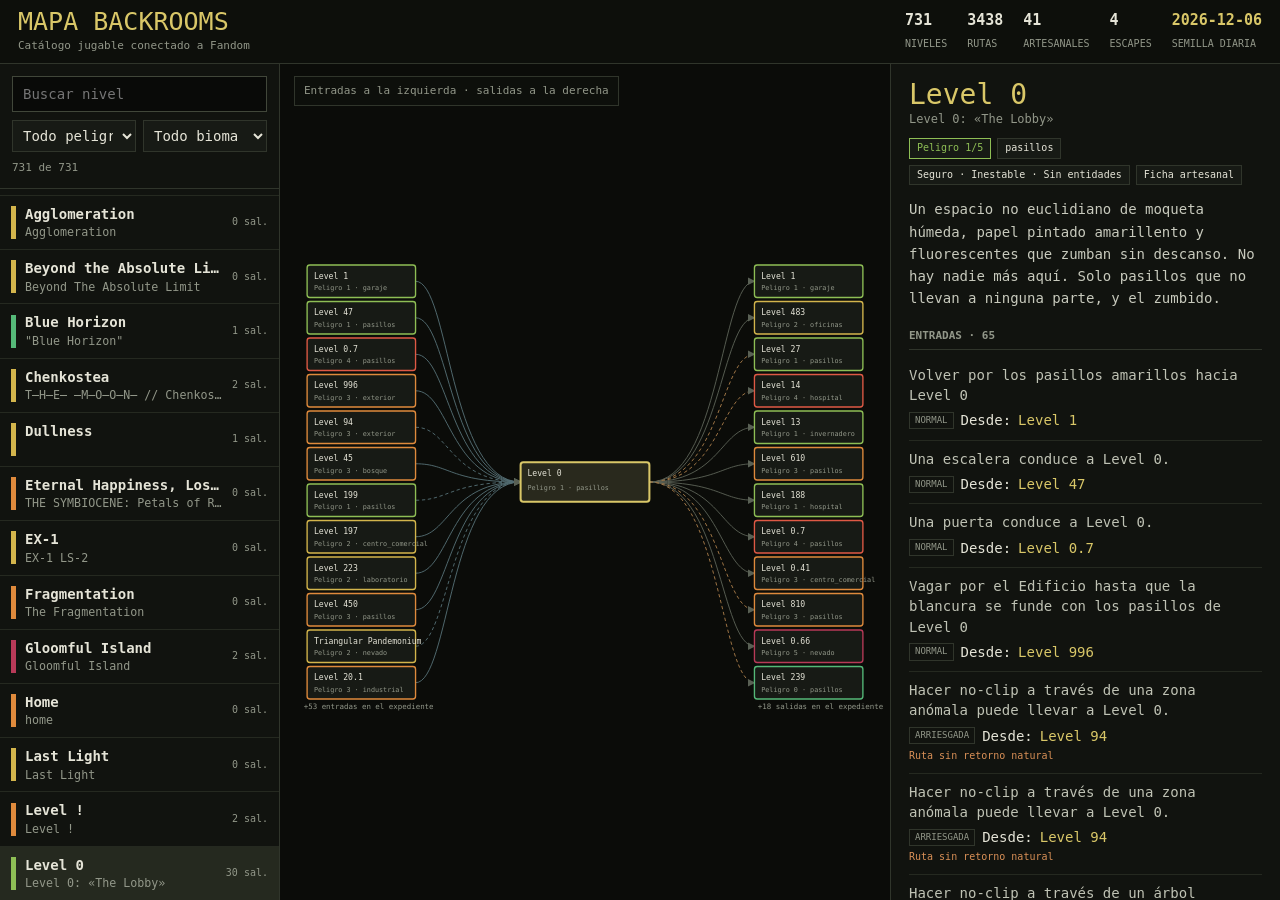
==== data/game/mapa.html @ e7727e02 "Consolida catálogo y generación procedural" ====
<!doctype html>
<html lang="es">
<head>
<meta charset="utf-8">
<meta name="viewport" content="width=device-width,initial-scale=1">
<title>Mapa de niveles | Backrooms No-Clip</title>
<style>
@font-face{font-family:VT323;src:url('../../game/assets/fonts/VT323-Regular.ttf') format('truetype');font-display:swap}
:root{--bg:#090a08;--surface:#11130f;--surface2:#171a15;--line:#30352b;--text:#e5e4d7;--muted:#929789;--yellow:#d9c768;--focus:#f0db73;--green:#55b978;--danger:#df5945}
*{box-sizing:border-box}html,body{height:100%}body{margin:0;background:var(--bg);color:var(--text);font:14px/1.45 Consolas,'Cascadia Mono',monospace;overflow:hidden}
button,input,select{font:inherit}button{color:inherit}.shell{height:100%;display:grid;grid-template-rows:64px minmax(0,1fr)}
header{display:flex;align-items:center;gap:22px;padding:10px 18px;border-bottom:1px solid var(--line);background:#0d0f0b}
.brand{min-width:230px}.brand strong{display:block;color:var(--yellow);font:25px/1 VT323,monospace;letter-spacing:0}.brand span{color:var(--muted);font-size:11px}
.stats{display:flex;gap:20px;margin-left:auto}.stat b{display:block;color:var(--text);font-size:15px}.stat span{color:var(--muted);font-size:10px;text-transform:uppercase}.stat.seed b{color:var(--yellow)}
main{display:grid;grid-template-columns:280px minmax(360px,1fr) 390px;min-height:0}
.directory,.detail{background:var(--surface);min-width:0;min-height:0;display:flex;flex-direction:column}.directory{border-right:1px solid var(--line)}.detail{border-left:1px solid var(--line)}
.tools{padding:12px;border-bottom:1px solid var(--line);display:grid;gap:8px}.search{width:100%;height:36px;background:#090a08;border:1px solid #41473a;color:var(--text);padding:0 10px;outline:none}.search:focus{border-color:var(--focus)}
.filters{display:grid;grid-template-columns:1fr 1fr;gap:7px}.filters select{min-width:0;height:32px;background:var(--surface2);border:1px solid var(--line);color:var(--text);padding:0 6px}
.result-count{color:var(--muted);font-size:11px}.level-list{overflow:auto;min-height:0}.level-row{width:100%;min-height:53px;overflow:hidden;border:0;border-bottom:1px solid #252920;background:transparent;text-align:left;padding:8px 11px;display:grid;grid-template-columns:5px minmax(0,1fr) auto;gap:9px;align-items:center;cursor:pointer}.level-row:hover{background:#1a1d17}.level-row.active{background:#25291f}.level-row .bar{width:5px;height:33px;background:var(--risk)}.level-row b{display:block;white-space:nowrap;overflow:hidden;text-overflow:ellipsis}.level-row small{color:var(--muted);display:block;white-space:nowrap;overflow:hidden;text-overflow:ellipsis}.level-row em{font-style:normal;color:var(--muted);font-size:10px}.empty{color:var(--muted);padding:18px}
.graph{position:relative;min-width:0;min-height:0;background:#0b0c09}.graph-head{position:absolute;z-index:2;left:14px;top:12px;padding:6px 9px;border:1px solid var(--line);background:rgba(13,15,11,.94);color:var(--muted);font-size:11px}.graph svg{width:100%;height:100%;display:block}.edge{fill:none;stroke:#596054;stroke-width:1.4}.edge.risky{stroke:#a67a48;stroke-dasharray:5 4}.edge.incoming{stroke:#536c72}.node{cursor:pointer}.node rect{fill:#171a15;stroke:var(--risk);stroke-width:2}.node:hover rect{fill:#22271e;stroke-width:3}.node.center rect{fill:#29291d;stroke:var(--yellow);stroke-width:3}.node text{fill:var(--text);font:12px Consolas,monospace;pointer-events:none}.node .meta{fill:var(--muted);font-size:10px}.overflow text{fill:var(--muted);font:11px Consolas,monospace}
.detail-scroll{min-width:0;overflow:auto;overflow-x:hidden;padding:17px 18px}.level-title{margin:0;color:var(--yellow);font:28px/1 VT323,monospace;letter-spacing:0}.subtitle{margin:2px 0 10px;color:var(--muted);font-size:12px}.badges{display:flex;gap:6px;flex-wrap:wrap;margin-bottom:13px}.badge{border:1px solid var(--line);background:var(--surface2);padding:2px 7px;font-size:10px}.badge.risk{border-color:var(--risk);color:var(--risk)}.description{margin:0;color:#c8cabd;line-height:1.58;white-space:pre-line;overflow-wrap:anywhere}.section-title{margin:19px 0 7px;padding-bottom:5px;border-bottom:1px solid var(--line);color:var(--muted);font-size:11px;text-transform:uppercase}.route{padding:8px 0 9px;border-bottom:1px solid #252920}.route p{margin:0 0 5px;color:#bfc2b4;overflow-wrap:anywhere}.route-line{display:flex;flex-wrap:wrap;align-items:center;gap:7px}.route button{max-width:100%;overflow-wrap:anywhere;border:0;background:transparent;color:var(--yellow);padding:0;cursor:pointer;text-align:left}.route button:hover{text-decoration:underline}.type{font-size:9px;text-transform:uppercase;border:1px solid var(--line);padding:1px 5px;color:var(--muted)}.warning{color:#d99057;font-size:10px;margin-top:3px}.wiki-link{display:inline-block;margin-top:17px;color:#9db5c6;text-decoration:none}.wiki-link:hover{text-decoration:underline}
@media(max-width:1000px){main{grid-template-columns:240px minmax(0,1fr)}.graph{display:none}.detail{position:static;width:auto;box-shadow:none;border-left:1px solid var(--line)}.stats .stat:nth-child(-n+2){display:none}}
@media(max-width:680px){.shell{grid-template-rows:57px minmax(0,1fr)}header{padding:8px 11px}.brand{min-width:0}.brand span,.stats{display:none}main{grid-template-columns:132px minmax(0,1fr)}.directory{font-size:12px}.tools{padding:8px}.filters{grid-template-columns:1fr}.detail-scroll{padding:14px 11px}.level-title{font-size:24px}.level-row{padding:7px 6px}.level-row em{display:none}}
</style>
</head>
<body>
<div class="shell">
 <header>
  <div class="brand"><strong>MAPA BACKROOMS</strong><span>Catálogo jugable conectado a Fandom</span></div>
  <div class="stats">
   <div class="stat"><b>731</b><span>niveles</span></div>
   <div class="stat"><b>3438</b><span>rutas</span></div>
   <div class="stat"><b>41</b><span>artesanales</span></div>
   <div class="stat"><b>4</b><span>escapes</span></div>
   <div class="stat seed"><b id="daily-day">--</b><span>semilla diaria</span></div>
  </div>
 </header>
 <main>
  <nav class="directory" aria-label="Directorio de niveles">
   <div class="tools">
    <input id="search" class="search" type="search" placeholder="Buscar nivel" autocomplete="off">
    <div class="filters">
     <select id="danger" aria-label="Filtrar por peligro"><option value="">Todo peligro</option><option value="0">Peligro 0</option><option value="1">Peligro 1</option><option value="2">Peligro 2</option><option value="3">Peligro 3</option><option value="4">Peligro 4</option><option value="5">Peligro 5</option></select>
     <select id="biome" aria-label="Filtrar por bioma"><option value="">Todo bioma</option></select>
    </div>
    <span id="result-count" class="result-count"></span>
   </div>
   <div id="level-list" class="level-list"></div>
  </nav>
  <section class="graph" aria-label="Conexiones del nivel seleccionado">
   <div class="graph-head">Entradas a la izquierda · salidas a la derecha</div>
   <svg id="graph" viewBox="0 0 900 700" preserveAspectRatio="xMidYMid meet"></svg>
  </section>
  <aside class="detail"><div id="detail" class="detail-scroll"></div></aside>
 </main>
</div>
<script src="../../game/js/engine/daily-seed.js"></script>
<script src="../../game/js/engine/route-seed.js"></script>
<script>
const DATA={"level-0":{"id":"level-0","title":"Level 0","name":"Level 0: «The Lobby»","className":"Seguro · Inestable · Sin entidades","danger":1,"biome":"pasillos","description":"Un espacio no euclidiano de moqueta húmeda, papel pintado amarillento y fluorescentes que zumban sin descanso. No hay nadie más aquí. Solo pasillos que no llevan a ninguna parte, y el zumbido.","generated":false,"escape":false,"url":"https://backrooms.fandom.com/wiki/Level_0","exits":[{"id":null,"text":"Caminar sin rumbo hasta que los pasillos se conviertan en los garajes de Level 1","type":"normal","to":"level-1","special":null,"toName":"Level 1","risk":0,"oneWay":false},{"id":null,"text":"Romper una pared y atravesarla hacia Level 483","type":"normal","to":"level-483","special":null,"toName":"Level 483","risk":0,"oneWay":false},{"id":null,"text":"Romper el suelo y caer a Level 27… o al Vacío","type":"arriesgada","to":"level-27","special":null,"toName":"Level 27","risk":0.15,"oneWay":true},{"id":null,"text":"Una rara salida de emergencia que lleva a Level 14","type":"rara","to":"level-14","special":null,"toName":"Level 14","risk":0,"oneWay":false},{"id":null,"text":"Puertas correderas de cristal, como de invernadero, hacia Level 13","type":"normal","to":"level-13","special":null,"toName":"Level 13","risk":0,"oneWay":false},{"id":null,"text":"Una ruta documentada conduce a Level 610.","type":"normal","to":"level-610","special":null,"toName":"Level 610","risk":0,"oneWay":false},{"id":null,"text":"Una ruta documentada conduce a Level 188.","type":"normal","to":"level-188","special":null,"toName":"Level 188","risk":0,"oneWay":false},{"id":null,"text":"Una ruta documentada conduce a Level 0.7.","type":"normal","to":"level-0-7","special":null,"toName":"Level 0.7","risk":0,"oneWay":false},{"id":null,"text":"Una ruta documentada conduce a Level 0.41.","type":"normal","to":"level-0-41","special":null,"toName":"Level 0.41","risk":0,"oneWay":false},{"id":null,"text":"Hacer no-clip a través de una zona anómala puede llevar a Level 810.","type":"arriesgada","to":"level-810","special":null,"toName":"Level 810","risk":0,"oneWay":true},{"id":null,"text":"Una ruta documentada conduce a Level 0.66.","type":"normal","to":"level-0-66","special":null,"toName":"Level 0.66","risk":0,"oneWay":false},{"id":null,"text":"En raras ocasiones, una puerta conduce a Level 239.","type":"rara","to":"level-239","special":null,"toName":"Level 239","risk":0,"oneWay":false},{"id":null,"text":"En raras ocasiones, una puerta conduce a Level 0.22.","type":"rara","to":"level-0-22","special":null,"toName":"Level 0.22","risk":0,"oneWay":false},{"id":null,"text":"Una puerta conduce a Level 42.","type":"normal","to":"level-42","special":null,"toName":"Level 42","risk":0,"oneWay":false},{"id":null,"text":"Hacer no-clip a través de una zona anómala puede llevar a Level 0.99.","type":"arriesgada","to":"level-0-99","special":null,"toName":"Level 0.99","risk":0,"oneWay":true},{"id":null,"text":"Hacer no-clip a través de una zona anómala puede llevar a Dullness.","type":"arriesgada","to":"dullness","special":null,"toName":"Dullness","risk":0,"oneWay":true},{"id":null,"text":"Una puerta conduce a Level 413.","type":"normal","to":"level-413","special":null,"toName":"Level 413","risk":0,"oneWay":false},{"id":null,"text":"Una ruta documentada conduce a Level 86.","type":"normal","to":"level-86","special":null,"toName":"Level 86","risk":0,"oneWay":false},{"id":null,"text":"Avanzar hasta que cambie el entorno conduce a Level 49.","type":"normal","to":"level-49","special":null,"toName":"Level 49","risk":0,"oneWay":false},{"id":null,"text":"Caer por una abertura inestable puede llevar a Level 231.","type":"arriesgada","to":"level-231","special":null,"toName":"Level 231","risk":0,"oneWay":true},{"id":null,"text":"Hacer no-clip a través de una zona anómala puede llevar a Level 303.","type":"arriesgada","to":"level-303","special":null,"toName":"Level 303","risk":0,"oneWay":true},{"id":null,"text":"En raras ocasiones, una puerta conduce a Level 0.23.","type":"rara","to":"level-0-23","special":null,"toName":"Level 0.23","risk":0,"oneWay":false},{"id":null,"text":"Una escalera conduce a Level 1.5.","type":"normal","to":"level-1-5","special":null,"toName":"Level 1.5","risk":0,"oneWay":false},{"id":null,"text":"Hacer no-clip a través de una zona anómala puede llevar a Level 417.","type":"arriesgada","to":"level-417","special":null,"toName":"Level 417","risk":0,"oneWay":true},{"id":null,"text":"Una ruta documentada conduce a Level Infinitesimal.","type":"normal","to":"level-infinitesimal","special":null,"toName":"Level Infinitesimal","risk":0,"oneWay":false},{"id":null,"text":"Hacer no-clip a través de una zona anómala puede llevar a Level 406.41.","type":"arriesgada","to":"level-406-41","special":null,"toName":"Level 406.41","risk":0,"oneWay":true},{"id":null,"text":"Hacer no-clip a través de una zona anómala puede llevar a Level 270.","type":"arriesgada","to":"level-270","special":null,"toName":"Level 270","risk":0,"oneWay":true},{"id":null,"text":"Hacer no-clip a través de una zona anómala puede llevar a Level 961.","type":"normal","to":"level-961","special":null,"toName":"Level 961","risk":0,"oneWay":true},{"id":null,"text":"Una ruta documentada conduce a Level 300.","type":"normal","to":"level-300","special":null,"toName":"Level 300","risk":0,"oneWay":false},{"id":null,"text":"Una ruta documentada conduce a Level 191.","type":"normal","to":"level-191","special":null,"toName":"Level 191","risk":0,"oneWay":false}],"entrances":[{"from":"level-1","fromName":"Level 1","text":"Volver por los pasillos amarillos hacia Level 0","type":"normal","oneWay":false},{"from":"level-47","fromName":"Level 47","text":"Una escalera conduce a Level 0.","type":"normal","oneWay":false},{"from":"level-0-7","fromName":"Level 0.7","text":"Una puerta conduce a Level 0.","type":"normal","oneWay":false},{"from":"level-996","fromName":"Level 996","text":"Vagar por el Edificio hasta que la blancura se funde con los pasillos de Level 0","type":"normal","oneWay":false},{"from":"level-94","fromName":"Level 94","text":"Hacer no-clip a través de una zona anómala puede llevar a Level 0.","type":"arriesgada","oneWay":true},{"from":"level-94","fromName":"Level 94","text":"Hacer no-clip a través de una zona anómala puede llevar a Level 0.","type":"arriesgada","oneWay":true},{"from":"level-45","fromName":"Level 45","text":"Hacer no-clip a través de un árbol inestable devuelve, con consistencia, a Level 0","type":"normal","oneWay":true},{"from":"level-199","fromName":"Level 199","text":"En raras ocasiones, una ruta documentada conduce a Level 0.","type":"rara","oneWay":false},{"from":"level-197","fromName":"Level 197","text":"Una puerta conduce a Level 0.","type":"normal","oneWay":false},{"from":"level-223","fromName":"Level 223","text":"Caer por una abertura inestable puede llevar a Level 0.","type":"arriesgada","oneWay":true},{"from":"level-223","fromName":"Level 223","text":"Una ruta documentada conduce a Level 0.","type":"normal","oneWay":false},{"from":"level-450","fromName":"Level 450","text":"Dormir o perder el conocimiento puede llevar a Level 0.","type":"normal","oneWay":false},{"from":"triangular-pandemonium","fromName":"Triangular Pandemonium","text":"Caer por una abertura inestable puede llevar a Level 0.","type":"arriesgada","oneWay":true},{"from":"level-20-1","fromName":"Level 20.1","text":"Una puerta conduce a Level 0.","type":"normal","oneWay":false},{"from":"level-995","fromName":"Level 995","text":"Montaña rusa neutral: al llegar al final puedes aparecer en Level 0","type":"normal","oneWay":false},{"from":"level-21","fromName":"Level 21","text":"Hacer no-clip a través de una zona anómala puede llevar a Level 0.","type":"arriesgada","oneWay":true},{"from":"level-21","fromName":"Level 21","text":"Una puerta conduce a Level 0.","type":"normal","oneWay":false},{"from":"level-810","fromName":"Level 810","text":"En raras ocasiones, una ruta documentada conduce a Level 0.","type":"rara","oneWay":false},{"from":"level-810","fromName":"Level 810","text":"Una ruta documentada conduce a Level 0.","type":"normal","oneWay":false},{"from":"level-4-3","fromName":"Level 4.3","text":"Una ruta documentada conduce a Level 0.","type":"normal","oneWay":false},{"from":"level-26-1","fromName":"Level 26.1","text":"Una ruta documentada conduce a Level 0.","type":"normal","oneWay":false},{"from":"level-130","fromName":"Level 130","text":"Un desgarro en el papel pintado: detrás, los pasillos de Level 0","type":"normal","oneWay":false},{"from":"the-beginning","fromName":"The Beginning","text":"Hacer no-clip a través de una zona anómala puede llevar a Level 0.","type":"normal","oneWay":true},{"from":"level-28","fromName":"Level 28","text":"Una ruta documentada conduce a Level 0.","type":"normal","oneWay":false},{"from":"level-0-22","fromName":"Level 0.22","text":"Una puerta conduce a Level 0.","type":"normal","oneWay":false},{"from":"level-31","fromName":"Level 31","text":"Hacer no-clip a través de una zona anómala puede llevar a Level 0.","type":"arriesgada","oneWay":true},{"from":"level-42","fromName":"Level 42","text":"Una puerta conduce a Level 0.","type":"normal","oneWay":false},{"from":"level-46","fromName":"Level 46","text":"Una ruta documentada conduce a Level 0.","type":"normal","oneWay":false},{"from":"level-497","fromName":"Level 497","text":"Una ruta documentada conduce a Level 0.","type":"normal","oneWay":false},{"from":"level-193","fromName":"Level 193","text":"En raras ocasiones, una ruta documentada conduce a Level 0.","type":"rara","oneWay":false},{"from":"level-124","fromName":"Level 124","text":"Hacer no-clip a través de una zona anómala puede llevar a Level 0.","type":"normal","oneWay":true},{"from":"level-101","fromName":"Level 101","text":"Hacer no-clip a través de una zona anómala puede llevar a Level 0.","type":"arriesgada","oneWay":true},{"from":"level-462","fromName":"Level 462","text":"Hacer no-clip a través de una zona anómala puede llevar a Level 0.","type":"arriesgada","oneWay":true},{"from":"level-759","fromName":"Level 759","text":"Una ruta documentada conduce a Level 0.","type":"normal","oneWay":false},{"from":"level-153","fromName":"Level 153","text":"Hacer no-clip a través de una zona anómala puede llevar a Level 0.","type":"normal","oneWay":true},{"from":"level-116","fromName":"Level 116","text":"Una puerta conduce a Level 0.","type":"normal","oneWay":false},{"from":"level-116","fromName":"Level 116","text":"Una puerta conduce a Level 0.","type":"normal","oneWay":false},{"from":"level-993","fromName":"Level 993","text":"Caer por una abertura inestable puede llevar a Level 0.","type":"arriesgada","oneWay":true},{"from":"dullness","fromName":"Dullness","text":"Hacer no-clip a través de una zona anómala puede llevar a Level 0.","type":"arriesgada","oneWay":true},{"from":"level-95","fromName":"Level 95","text":"Hacer no-clip a través de una zona anómala puede llevar a Level 0.","type":"normal","oneWay":true},{"from":"level-948","fromName":"Level 948","text":"Avanzar hasta que cambie el entorno conduce a Level 0.","type":"normal","oneWay":false},{"from":"level-200","fromName":"Level 200","text":"Hacer no-clip a través de una zona anómala puede llevar a Level 0.","type":"normal","oneWay":true},{"from":"the-schimmelplatz","fromName":"The Schimmelplatz","text":"Una puerta conduce a Level 0.","type":"normal","oneWay":false},{"from":"level-8-5","fromName":"Level 8.5","text":"Caer por una abertura inestable puede llevar a Level 0.","type":"arriesgada","oneWay":true},{"from":"level-264","fromName":"Level 264","text":"Una ruta documentada conduce a Level 0.","type":"normal","oneWay":false},{"from":"level-243","fromName":"Level 243","text":"Hacer no-clip a través de una zona anómala puede llevar a Level 0.","type":"arriesgada","oneWay":true},{"from":"level-613","fromName":"Level 613","text":"Una ruta documentada conduce a Level 0.","type":"normal","oneWay":false},{"from":"level-231","fromName":"Level 231","text":"Hacer no-clip a través de una zona anómala puede llevar a Level 0.","type":"arriesgada","oneWay":true},{"from":"level-231","fromName":"Level 231","text":"Caer por una abertura inestable puede llevar a Level 0.","type":"arriesgada","oneWay":true},{"from":"level-919","fromName":"Level 919","text":"En raras ocasiones, avanzar hasta que cambie el entorno conduce a Level 0.","type":"rara","oneWay":false},{"from":"level-352","fromName":"Level 352","text":"Hacer no-clip a través de una zona anómala puede llevar a Level 0.","type":"arriesgada","oneWay":true},{"from":"gloomful-island","fromName":"Gloomful Island","text":"Avanzar hasta que cambie el entorno conduce a Level 0.","type":"normal","oneWay":false},{"from":"level-0-23","fromName":"Level 0.23","text":"Una puerta conduce a Level 0.","type":"normal","oneWay":false},{"from":"level-0-23","fromName":"Level 0.23","text":"Una puerta conduce a Level 0.","type":"arriesgada","oneWay":false},{"from":"level-150","fromName":"Level 150","text":"Una ruta documentada conduce a Level 0.","type":"normal","oneWay":false},{"from":"level-740","fromName":"Level 740","text":"Hacer no-clip a través de una zona anómala puede llevar a Level 0.","type":"arriesgada","oneWay":true},{"from":"level-417","fromName":"Level 417","text":"Hacer no-clip a través de una zona anómala puede llevar a Level 0.","type":"arriesgada","oneWay":true},{"from":"the-balcony","fromName":"The Balcony","text":"Caer por una abertura inestable puede llevar a Level 0.","type":"arriesgada","oneWay":true},{"from":"level-632","fromName":"Level 632","text":"En raras ocasiones, una puerta conduce a Level 0.","type":"rara","oneWay":false},{"from":"level-infinitesimal","fromName":"Level Infinitesimal","text":"En raras ocasiones, una ruta documentada conduce a Level 0.","type":"rara","oneWay":false},{"from":"level-109","fromName":"Level 109","text":"Avanzar hasta que cambie el entorno conduce a Level 0.","type":"normal","oneWay":false},{"from":"level-991","fromName":"Level 991","text":"Caer por una abertura inestable puede llevar a Level 0.","type":"arriesgada","oneWay":true},{"from":"level-961","fromName":"Level 961","text":"Hacer no-clip a través de una zona anómala puede llevar a Level 0.","type":"normal","oneWay":true},{"from":"level-319","fromName":"Level 319","text":"Avanzar hasta que cambie el entorno conduce a Level 0.","type":"normal","oneWay":false},{"from":"level-856","fromName":"Level 856","text":"Una puerta conduce a Level 0.","type":"normal","oneWay":false}]},"level-1":{"id":"level-1","title":"Level 1","name":"Level 1: «Parking Zone»","className":"Seguro · Estable · Pocas entidades","danger":1,"biome":"garaje","description":"Un aparcamiento interminable de pilares de hormigón y luces colgantes. Charcos de agua de almendras se evaporan en una niebla espesa. Aquí hay recursos, y por eso también hay cosas que esperan.","generated":false,"escape":false,"url":"https://backrooms.fandom.com/wiki/Level_1","exits":[{"id":null,"text":"Seguir explorando hasta que las escaleras lleven a Level 2","type":"normal","to":"level-2","special":null,"toName":"Level 2","risk":0,"oneWay":false},{"id":null,"text":"Volver por los pasillos amarillos hacia Level 0","type":"normal","to":"level-0","special":null,"toName":"Level 0","risk":0,"oneWay":false},{"id":null,"text":"Subir dos tramos de escaleras y bajarlos de inmediato: el camino a The Hub","type":"rara","to":"the-hub","special":null,"toName":"The Hub","risk":0,"oneWay":false},{"id":null,"text":"Hacer no-clip a través de una pared con enchufes hacia Level 188","type":"rara","to":"level-188","special":null,"toName":"Level 188","risk":0,"oneWay":true},{"id":null,"text":"Hacer no-clip a través de una zona anómala puede llevar a Level Phi.","type":"normal","to":"level-phi","special":null,"toName":"Level Phi","risk":0,"oneWay":true},{"id":null,"text":"Una puerta conduce a Level 4.3.","type":"normal","to":"level-4-3","special":null,"toName":"Level 4.3","risk":0,"oneWay":false},{"id":null,"text":"Caer por una abertura inestable puede llevar a Level 28.","type":"arriesgada","to":"level-28","special":null,"toName":"Level 28","risk":0,"oneWay":true},{"id":null,"text":"Una puerta conduce a Level 268.","type":"normal","to":"level-268","special":null,"toName":"Level 268","risk":0,"oneWay":false},{"id":null,"text":"Una ruta documentada conduce a Level 464.","type":"normal","to":"level-464","special":null,"toName":"Level 464","risk":0,"oneWay":false},{"id":null,"text":"Hacer no-clip a través de una zona anómala puede llevar a Level 401.","type":"normal","to":"level-401","special":null,"toName":"Level 401","risk":0,"oneWay":true},{"id":null,"text":"Hacer no-clip a través de una zona anómala puede llevar a Level 293.","type":"normal","to":"level-293","special":null,"toName":"Level 293","risk":0,"oneWay":true},{"id":null,"text":"Un ascensor conduce a Level 52.","type":"normal","to":"level-52","special":null,"toName":"Level 52","risk":0,"oneWay":false},{"id":null,"text":"Una puerta conduce a Level 37.6.","type":"normal","to":"level-37-6","special":null,"toName":"Level 37.6","risk":0,"oneWay":false},{"id":null,"text":"Avanzar hasta que cambie el entorno conduce a Level 49.","type":"normal","to":"level-49","special":null,"toName":"Level 49","risk":0,"oneWay":false},{"id":null,"text":"Una ruta documentada conduce a Level 400.","type":"normal","to":"level-400","special":null,"toName":"Level 400","risk":0,"oneWay":false},{"id":null,"text":"Una ruta documentada conduce a Level 1.01.","type":"normal","to":"level-1-01","special":null,"toName":"Level 1.01","risk":0,"oneWay":false},{"id":null,"text":"Una ruta documentada conduce a Level 79.","type":"normal","to":"level-79","special":null,"toName":"Level 79","risk":0,"oneWay":false},{"id":null,"text":"Hacer no-clip a través de una zona anómala puede llevar a Level 100.6.","type":"arriesgada","to":"level-100-6","special":null,"toName":"Level 100.6","risk":0,"oneWay":true},{"id":null,"text":"Avanzar hasta que cambie el entorno conduce a The Afterparty.","type":"normal","to":"the-afterparty","special":null,"toName":"The Afterparty","risk":0,"oneWay":false},{"id":null,"text":"Avanzar hasta que cambie el entorno conduce a Level 1.5.","type":"normal","to":"level-1-5","special":null,"toName":"Level 1.5","risk":0,"oneWay":false},{"id":null,"text":"Un ascensor conduce a Level 136.","type":"normal","to":"level-136","special":null,"toName":"Level 136","risk":0,"oneWay":false},{"id":null,"text":"Hacer no-clip a través de una zona anómala puede llevar a Level 1.1.","type":"normal","to":"level-1-1","special":null,"toName":"Level 1.1","risk":0,"oneWay":true},{"id":null,"text":"En raras ocasiones, una puerta conduce a Level 312.","type":"rara","to":"level-312","special":null,"toName":"Level 312","risk":0,"oneWay":false},{"id":null,"text":"En raras ocasiones, hacer no-clip a través de una zona anómala puede llevar a Level 955.","type":"rara","to":"level-955","special":null,"toName":"Level 955","risk":0,"oneWay":true},{"id":null,"text":"En raras ocasiones, una puerta conduce a Level 389.","type":"rara","to":"level-389","special":null,"toName":"Level 389","risk":0,"oneWay":false},{"id":null,"text":"Hacer no-clip a través de una zona anómala puede llevar a Level 960.","type":"arriesgada","to":"level-960","special":null,"toName":"Level 960","risk":0,"oneWay":true},{"id":null,"text":"Hacer no-clip a través de una zona anómala puede llevar a Level 120.","type":"normal","to":"level-120","special":null,"toName":"Level 120","risk":0,"oneWay":true},{"id":null,"text":"Avanzar hasta que cambie el entorno conduce a Level 270.","type":"normal","to":"level-270","special":null,"toName":"Level 270","risk":0,"oneWay":false}],"entrances":[{"from":"level-0","fromName":"Level 0","text":"Caminar sin rumbo hasta que los pasillos se conviertan en los garajes de Level 1","type":"normal","oneWay":false},{"from":"level-2","fromName":"Level 2","text":"Salidas de incendios que llevan de vuelta a Level 1","type":"normal","oneWay":false},{"from":"level-188","fromName":"Level 188","text":"Volver por la ventana abierta por la que entraste, regresando a Level 1","type":"normal","oneWay":false},{"from":"level-0-7","fromName":"Level 0.7","text":"Una puerta conduce a Level 1.","type":"normal","oneWay":false},{"from":"level-197","fromName":"Level 197","text":"Una puerta conduce a Level 1.","type":"normal","oneWay":false},{"from":"level-13","fromName":"Level 13","text":"Suelo inestable de texturas extrañas: no-clip hacia Level 1","type":"normal","oneWay":true},{"from":"level-22","fromName":"Level 22","text":"Un ascensor conduce a Level 1.","type":"normal","oneWay":false},{"from":"level-22","fromName":"Level 22","text":"Un ascensor conduce a Level 1.","type":"normal","oneWay":false},{"from":"level-phi","fromName":"Level Phi","text":"Hacer no-clip a través de una zona anómala puede llevar a Level 1.","type":"arriesgada","oneWay":true},{"from":"level-995","fromName":"Level 995","text":"Montaña rusa neutral: al llegar al final puedes aparecer en Level 1","type":"normal","oneWay":false},{"from":"level-111","fromName":"Level 111","text":"Una ruta documentada conduce a Level 1.","type":"normal","oneWay":false},{"from":"level-0-66","fromName":"Level 0.66","text":"Una transición desde este subnivel conduce a Level 1.","type":"normal","oneWay":false},{"from":"level-46","fromName":"Level 46","text":"Hacer no-clip a través de una zona anómala puede llevar a Level 1.","type":"normal","oneWay":true},{"from":"absolute-infinity-of-the-unknown","fromName":"Absolute Infinity of the Unknown","text":"Una puerta conduce a Level 1.","type":"normal","oneWay":false},{"from":"level-268","fromName":"Level 268","text":"Si el espacio no se parece a nada reconocible, probablemente lleva a Level 1","type":"normal","oneWay":false},{"from":"level-916","fromName":"Level 916","text":"Una ruta documentada conduce a Level 1.","type":"normal","oneWay":false},{"from":"level-480","fromName":"Level 480","text":"Una ruta documentada conduce a Level 1.","type":"normal","oneWay":false},{"from":"level-480","fromName":"Level 480","text":"Una ruta documentada conduce a Level 1.","type":"normal","oneWay":false},{"from":"level-480","fromName":"Level 480","text":"Hacer no-clip a través de una zona anómala puede llevar a Level 1.","type":"arriesgada","oneWay":true},{"from":"level-154-1","fromName":"Level 154.1","text":"En raras ocasiones, una escalera conduce a Level 1.","type":"rara","oneWay":false},{"from":"level-72","fromName":"Level 72","text":"Hacer no-clip a través de una zona anómala puede llevar a Level 1.","type":"arriesgada","oneWay":true},{"from":"level-86","fromName":"Level 86","text":"Hacer no-clip a través de una zona anómala puede llevar a Level 1.","type":"arriesgada","oneWay":true},{"from":"level-897","fromName":"Level 897","text":"Una escalera conduce a Level 1.","type":"normal","oneWay":false},{"from":"level-8-5","fromName":"Level 8.5","text":"Una ruta documentada conduce a Level 1.","type":"normal","oneWay":false},{"from":"level-264","fromName":"Level 264","text":"Una puerta conduce a Level 1.","type":"normal","oneWay":false},{"from":"level-49","fromName":"Level 49","text":"Hacer no-clip a través de una zona anómala puede llevar a Level 1.","type":"normal","oneWay":true},{"from":"level-1-01","fromName":"Level 1.01","text":"Una ruta documentada conduce a Level 1.","type":"normal","oneWay":false},{"from":"level-1-01","fromName":"Level 1.01","text":"En raras ocasiones, una puerta conduce a Level 1.","type":"rara","oneWay":false},{"from":"level-0-23","fromName":"Level 0.23","text":"Una puerta conduce a Level 1.","type":"arriesgada","oneWay":false},{"from":"level-150","fromName":"Level 150","text":"Una ruta documentada conduce a Level 1.","type":"normal","oneWay":false},{"from":"level-1-5","fromName":"Level 1.5","text":"Una escalera conduce a Level 1.","type":"normal","oneWay":false},{"from":"level-1-1","fromName":"Level 1.1","text":"Una ruta documentada conduce a Level 1.","type":"normal","oneWay":false},{"from":"level-1-1","fromName":"Level 1.1","text":"En raras ocasiones, avanzar hasta que cambie el entorno conduce a Level 1.","type":"rara","oneWay":false},{"from":"level-10-3","fromName":"Level 10.3","text":"Una ruta documentada conduce a Level 1.","type":"normal","oneWay":false},{"from":"level-678","fromName":"Level 678","text":"Hacer no-clip a través de una zona anómala puede llevar a Level 1.","type":"arriesgada","oneWay":true},{"from":"level-2-1","fromName":"Level 2.1","text":"En raras ocasiones, una puerta conduce a Level 1.","type":"rara","oneWay":false},{"from":"level-389","fromName":"Level 389","text":"Una puerta conduce a Level 1.","type":"normal","oneWay":false},{"from":"chenkostea","fromName":"Chenkostea","text":"Una ruta documentada conduce a Level 1.","type":"normal","oneWay":false},{"from":"level-335","fromName":"Level 335","text":"Una puerta conduce a Level 1.","type":"normal","oneWay":false}]},"level-2":{"id":"level-2","title":"Level 2","name":"Level 2: «Pipe Dreams»","className":"Peligroso · Calor extremo · Pocas entidades","danger":2,"biome":"tuneles","description":"Túneles de mantenimiento asfixiantes recorridos por tuberías oxidadas que alcanzan los 100 °C. El vapor te empapa, la sed aprieta, y beber de las tuberías es jugarse la vida con las plagas.","generated":false,"escape":false,"url":"https://backrooms.fandom.com/wiki/Level_2","exits":[{"id":null,"text":"Salidas de incendios que llevan de vuelta a Level 1","type":"normal","to":"level-1","special":null,"toName":"Level 1","risk":0,"oneWay":false},{"id":null,"text":"Ciertos pasillos desembocan en la desolación de madera de Level 27","type":"normal","to":"level-27","special":null,"toName":"Level 27","risk":0,"oneWay":false},{"id":null,"text":"Una puerta dorada marcada con el símbolo «Φ» conduce a Level Phi","type":"normal","to":"level-phi","special":null,"toName":"Level Phi","risk":0,"oneWay":false},{"id":null,"text":"El aumento gradual de luces de neón anuncia una salida a Level 699","type":"normal","to":"level-699","special":null,"toName":"Level 699","risk":0,"oneWay":false},{"id":null,"text":"Una ruta documentada conduce a Level 3.","type":"normal","to":"level-3","special":null,"toName":"Level 3","risk":0,"oneWay":false},{"id":null,"text":"Una ruta documentada conduce a Level 4.","type":"normal","to":"level-4","special":null,"toName":"Level 4","risk":0,"oneWay":false},{"id":null,"text":"Una ruta documentada conduce a Level 268.","type":"normal","to":"level-268","special":null,"toName":"Level 268","risk":0,"oneWay":false},{"id":null,"text":"Un ascensor conduce a Level 52.","type":"normal","to":"level-52","special":null,"toName":"Level 52","risk":0,"oneWay":false},{"id":null,"text":"Hacer no-clip a través de una zona anómala puede llevar a Level 480.","type":"arriesgada","to":"level-480","special":null,"toName":"Level 480","risk":0,"oneWay":true},{"id":null,"text":"Hacer no-clip a través de una zona anómala puede llevar a Level 216.","type":"normal","to":"level-216","special":null,"toName":"Level 216","risk":0,"oneWay":true},{"id":null,"text":"Una ruta documentada conduce a Level 712.","type":"normal","to":"level-712","special":null,"toName":"Level 712","risk":0,"oneWay":false},{"id":null,"text":"Una transición hacia un subnivel conduce a Level Euler.","type":"normal","to":"level-euler","special":null,"toName":"Level Euler","risk":0,"oneWay":false},{"id":null,"text":"Una puerta conduce a Level 400.","type":"normal","to":"level-400","special":null,"toName":"Level 400","risk":0,"oneWay":false},{"id":null,"text":"Una ruta documentada conduce a Level 618.","type":"normal","to":"level-618","special":null,"toName":"Level 618","risk":0,"oneWay":false},{"id":null,"text":"Hacer no-clip a través de una zona anómala puede llevar a Level 1.1.","type":"normal","to":"level-1-1","special":null,"toName":"Level 1.1","risk":0,"oneWay":true},{"id":null,"text":"Una ruta documentada conduce a Level 678.","type":"normal","to":"level-678","special":null,"toName":"Level 678","risk":0,"oneWay":false},{"id":null,"text":"Hacer no-clip a través de una zona anómala puede llevar a Level 2.1.","type":"normal","to":"level-2-1","special":null,"toName":"Level 2.1","risk":0,"oneWay":true},{"id":null,"text":"Una puerta conduce a Level 96.","type":"normal","to":"level-96","special":null,"toName":"Level 96","risk":0,"oneWay":false},{"id":null,"text":"Una puerta conduce a Level 242.","type":"normal","to":"level-242","special":null,"toName":"Level 242","risk":0,"oneWay":false},{"id":null,"text":"Caer por una abertura inestable puede llevar a Level 120.","type":"arriesgada","to":"level-120","special":null,"toName":"Level 120","risk":0,"oneWay":true},{"id":null,"text":"Una ruta documentada conduce a Level 271.","type":"normal","to":"level-271","special":null,"toName":"Level 271","risk":0,"oneWay":false},{"id":null,"text":"Hacer no-clip a través de una zona anómala puede llevar a Level 760.","type":"normal","to":"level-760","special":null,"toName":"Level 760","risk":0,"oneWay":true}],"entrances":[{"from":"level-1","fromName":"Level 1","text":"Seguir explorando hasta que las escaleras lleven a Level 2","type":"normal","oneWay":false},{"from":"level-8","fromName":"Level 8","text":"Una ruta documentada conduce a Level 2.","type":"normal","oneWay":false},{"from":"level-11","fromName":"Level 11","text":"Caer por una abertura inestable puede llevar a Level 2.","type":"arriesgada","oneWay":true},{"from":"level-17","fromName":"Level 17","text":"Hacer no-clip a través de una zona anómala puede llevar a Level 2.","type":"normal","oneWay":true},{"from":"level-phi","fromName":"Level Phi","text":"Hacer no-clip a través de una zona anómala puede llevar a Level 2.","type":"arriesgada","oneWay":true},{"from":"level-289","fromName":"Level 289","text":"Un túnel conecta con Level 2.","type":"normal","oneWay":false},{"from":"level-20-1","fromName":"Level 20.1","text":"Hacer no-clip a través de una zona anómala puede llevar a Level 2.","type":"arriesgada","oneWay":true},{"from":"level-995","fromName":"Level 995","text":"Montaña rusa neutral: al llegar al final puedes aparecer en Level 2","type":"normal","oneWay":false},{"from":"level-41","fromName":"Level 41","text":"Una ruta documentada conduce a Level 2.","type":"normal","oneWay":false},{"from":"level-21","fromName":"Level 21","text":"En raras ocasiones, un túnel conecta con Level 2.","type":"rara","oneWay":false},{"from":"level-111","fromName":"Level 111","text":"Una ruta documentada conduce a Level 2.","type":"normal","oneWay":false},{"from":"level-0-66","fromName":"Level 0.66","text":"En raras ocasiones, hacer no-clip a través de una zona anómala puede llevar a Level 2.","type":"rara","oneWay":true},{"from":"level-102","fromName":"Level 102","text":"Una ruta documentada conduce a Level 2.","type":"normal","oneWay":false},{"from":"level-269","fromName":"Level 269","text":"Una puerta conduce a Level 2.","type":"normal","oneWay":false},{"from":"level-154","fromName":"Level 154","text":"Un túnel conecta con Level 2.","type":"normal","oneWay":false},{"from":"level-86","fromName":"Level 86","text":"Hacer no-clip a través de una zona anómala puede llevar a Level 2.","type":"arriesgada","oneWay":true},{"from":"level-948","fromName":"Level 948","text":"Hacer no-clip a través de una zona anómala puede llevar a Level 2.","type":"arriesgada","oneWay":true},{"from":"level-264","fromName":"Level 264","text":"Una puerta conduce a Level 2.","type":"normal","oneWay":false},{"from":"level-5-1","fromName":"Level 5.1","text":"Una puerta conduce a Level 2.","type":"normal","oneWay":false},{"from":"level-400","fromName":"Level 400","text":"Un túnel conecta con Level 2.","type":"normal","oneWay":false},{"from":"level-919","fromName":"Level 919","text":"Hacer no-clip a través de una zona anómala puede llevar a Level 2.","type":"arriesgada","oneWay":true},{"from":"level-79","fromName":"Level 79","text":"Una puerta conduce a Level 2.","type":"normal","oneWay":false},{"from":"the-afterparty","fromName":"The Afterparty","text":"Hacer no-clip a través de una zona anómala puede llevar a Level 2.","type":"normal","oneWay":true},{"from":"level-0-23","fromName":"Level 0.23","text":"Una puerta conduce a Level 2.","type":"arriesgada","oneWay":false},{"from":"level-150","fromName":"Level 150","text":"Una ruta documentada conduce a Level 2.","type":"normal","oneWay":false},{"from":"level-1-5","fromName":"Level 1.5","text":"Una escalera conduce a Level 2.","type":"normal","oneWay":false},{"from":"level-1-1","fromName":"Level 1.1","text":"Una ruta documentada conduce a Level 2.","type":"normal","oneWay":false},{"from":"level-1-1","fromName":"Level 1.1","text":"En raras ocasiones, una ruta documentada conduce a Level 2.","type":"rara","oneWay":false},{"from":"level-678","fromName":"Level 678","text":"En raras ocasiones, una ruta documentada conduce a Level 2.","type":"rara","oneWay":false},{"from":"level-138","fromName":"Level 138","text":"Una puerta conduce a Level 2.","type":"normal","oneWay":false},{"from":"level-80","fromName":"Level 80","text":"Tocar un reloj digital moderno: a veces lleva a los túneles de Level 2","type":"arriesgada","oneWay":false},{"from":"level-829","fromName":"Level 829","text":"Un túnel conecta con Level 2.","type":"normal","oneWay":false},{"from":"level-319","fromName":"Level 319","text":"Hacer no-clip a través de una zona anómala puede llevar a Level 2.","type":"normal","oneWay":true}]},"level-6":{"id":"level-6","title":"Level 6","name":"Level 6: «Lights Out»","className":"Indeterminado · Oscuridad absoluta","danger":4,"biome":"exterior","description":"Una tundra estéril sumida en oscuridad perpetua donde ninguna luz funciona: linternas, fuego y electrónica se apagan al entrar. Obeliscos con glifos ilegibles esperan en los valles. Algo repta entre las rocas.","generated":false,"escape":false,"url":"https://backrooms.fandom.com/wiki/Level_6","exits":[{"id":null,"text":"Tropezar con una rama caída puede llevarte a Level 6.1","type":"normal","to":"level-6-1","special":null,"toName":"Level 6.1","risk":0,"oneWay":false},{"id":null,"text":"Entrar en un agujero del terreno conduce a Level 8","type":"arriesgada","to":"level-8","special":null,"toName":"Level 8","risk":0.1,"oneWay":true},{"id":null,"text":"Vagar lo suficiente, o seguir una luz anómala, lleva a Level 7","type":"normal","to":"level-7","special":null,"toName":"Level 7","risk":0,"oneWay":false},{"id":null,"text":"Avanzar hasta que cambie el entorno conduce a Level 610.","type":"normal","to":"level-610","special":null,"toName":"Level 610","risk":0,"oneWay":false},{"id":null,"text":"Una ruta documentada conduce a Level 412.","type":"normal","to":"level-412","special":null,"toName":"Level 412","risk":0,"oneWay":false},{"id":null,"text":"Hacer no-clip a través de una zona anómala puede llevar a Level Tau.","type":"arriesgada","to":"level-tau","special":null,"toName":"Level Tau","risk":0,"oneWay":true},{"id":null,"text":"Una puerta conduce a Level 450.","type":"normal","to":"level-450","special":null,"toName":"Level 450","risk":0,"oneWay":false},{"id":null,"text":"En raras ocasiones, una escalera conduce a Level 21.","type":"rara","to":"level-21","special":null,"toName":"Level 21","risk":0,"oneWay":false},{"id":null,"text":"Caer por una abertura inestable puede llevar a Lurking Demise.","type":"arriesgada","to":"lurking-demise","special":null,"toName":"Lurking Demise","risk":0,"oneWay":true},{"id":null,"text":"Una ruta documentada conduce a Level 6.5.","type":"normal","to":"level-6-5","special":null,"toName":"Level 6.5","risk":0,"oneWay":false},{"id":null,"text":"Una puerta conduce a Level 31.","type":"normal","to":"level-31","special":null,"toName":"Level 31","risk":0,"oneWay":false},{"id":null,"text":"En raras ocasiones, una ruta documentada conduce a Level 6.66.","type":"rara","to":"level-6-66","special":null,"toName":"Level 6.66","risk":0,"oneWay":false},{"id":null,"text":"Caer por una abertura inestable puede llevar a Level 72.","type":"arriesgada","to":"level-72","special":null,"toName":"Level 72","risk":0,"oneWay":true},{"id":null,"text":"Una escalera conduce a Level 6.99.","type":"normal","to":"level-6-99","special":null,"toName":"Level 6.99","risk":0,"oneWay":false},{"id":null,"text":"Una transición hacia un subnivel conduce a Level 6.78.","type":"normal","to":"level-6-78","special":null,"toName":"Level 6.78","risk":0,"oneWay":false},{"id":null,"text":"Caer por una abertura inestable puede llevar a Level 500.","type":"arriesgada","to":"level-500","special":null,"toName":"Level 500","risk":0,"oneWay":true},{"id":null,"text":"Avanzar hasta que cambie el entorno conduce a Level 49.","type":"normal","to":"level-49","special":null,"toName":"Level 49","risk":0,"oneWay":false},{"id":null,"text":"Hacer no-clip a través de una zona anómala puede llevar a Level 400.","type":"arriesgada","to":"level-400","special":null,"toName":"Level 400","risk":0,"oneWay":true},{"id":null,"text":"En raras ocasiones, una puerta conduce a Level 229.","type":"rara","to":"level-229","special":null,"toName":"Level 229","risk":0,"oneWay":false},{"id":null,"text":"Una puerta conduce a Level 169.","type":"normal","to":"level-169","special":null,"toName":"Level 169","risk":0,"oneWay":false},{"id":null,"text":"Una puerta conduce a Level 6.2.","type":"normal","to":"level-6-2","special":null,"toName":"Level 6.2","risk":0,"oneWay":false},{"id":null,"text":"Una puerta conduce a Level 505.","type":"normal","to":"level-505","special":null,"toName":"Level 505","risk":0,"oneWay":false},{"id":null,"text":"En raras ocasiones, avanzar hasta que cambie el entorno conduce a Level 5.55.","type":"rara","to":"level-5-55","special":null,"toName":"Level 5.55","risk":0,"oneWay":false},{"id":null,"text":"Una ruta documentada conduce a Level 8.88.","type":"arriesgada","to":"level-8-88","special":null,"toName":"Level 8.88","risk":0,"oneWay":false},{"id":null,"text":"Hacer no-clip a través de una zona anómala puede llevar a Level 991.","type":"arriesgada","to":"level-991","special":null,"toName":"Level 991","risk":0,"oneWay":true}],"entrances":[{"from":"level-5","fromName":"Level 5","text":"Una puerta conduce a Level 6.","type":"normal","oneWay":false},{"from":"level-15","fromName":"Level 15","text":"Permanecer en zonas oscuras hasta desmayarse… y despertar en Level 6","type":"arriesgada","oneWay":true},{"from":"level-610","fromName":"Level 610","text":"Una ruta documentada conduce a Level 6.","type":"normal","oneWay":false},{"from":"level-483","fromName":"Level 483","text":"Otra de esas puertas, hacia la oscuridad de Level 6","type":"arriesgada","oneWay":false},{"from":"level-0-7","fromName":"Level 0.7","text":"Una ruta documentada conduce a Level 6.","type":"normal","oneWay":false},{"from":"level-4","fromName":"Level 4","text":"Una puerta conduce a Level 6.","type":"normal","oneWay":false},{"from":"the-corrupted-instability","fromName":"The Corrupted Instability","text":"Avanzar hasta que cambie el entorno conduce a Level 6.","type":"normal","oneWay":false},{"from":"level-10-4","fromName":"Level 10.4","text":"Una escalera conduce a Level 6.","type":"normal","oneWay":false},{"from":"level-44","fromName":"Level 44","text":"Una ruta documentada conduce a Level 6.","type":"normal","oneWay":false},{"from":"level-995","fromName":"Level 995","text":"Montaña rusa de karma negativo: el trazado colapsa hacia Level 6","type":"arriesgada","oneWay":false},{"from":"level-8-2","fromName":"Level 8.2","text":"Avanzar hasta que cambie el entorno conduce a Level 6.","type":"normal","oneWay":false},{"from":"level-41","fromName":"Level 41","text":"Una ruta documentada conduce a Level 6.","type":"normal","oneWay":false},{"from":"level-6-5","fromName":"Level 6.5","text":"Una ruta documentada conduce a Level 6.","type":"normal","oneWay":false},{"from":"level-899","fromName":"Level 899","text":"Una ruta documentada conduce a Level 6.","type":"normal","oneWay":false},{"from":"level-98","fromName":"Level 98","text":"Una ruta documentada conduce a Level 6.","type":"normal","oneWay":false},{"from":"level-802","fromName":"Level 802","text":"Caer por una abertura inestable puede llevar a Level 6.","type":"arriesgada","oneWay":true},{"from":"level-6-66","fromName":"Level 6.66","text":"Una ruta documentada conduce a Level 6.","type":"normal","oneWay":false},{"from":"level-897","fromName":"Level 897","text":"Una ruta documentada conduce a Level 6.","type":"normal","oneWay":false},{"from":"level-897","fromName":"Level 897","text":"Una ruta documentada conduce a Level 6.","type":"normal","oneWay":false},{"from":"level-3","fromName":"Level 3","text":"Una ruta documentada conduce a Level 6.","type":"normal","oneWay":false},{"from":"level-333","fromName":"Level 333","text":"Una ruta documentada conduce a Level 6.","type":"normal","oneWay":false},{"from":"level-6-1","fromName":"Level 6.1","text":"Una puerta oxidada devuelve directamente a Level 6","type":"normal","oneWay":false},{"from":"level-49","fromName":"Level 49","text":"Hacer no-clip a través de una zona anómala puede llevar a Level 6.","type":"normal","oneWay":true},{"from":"level-400","fromName":"Level 400","text":"Hacer no-clip a través de una zona anómala puede llevar a Level 6.","type":"arriesgada","oneWay":true},{"from":"level-79","fromName":"Level 79","text":"Una puerta conduce a Level 6.","type":"normal","oneWay":false},{"from":"level-100-6","fromName":"Level 100.6","text":"Una ruta documentada conduce a Level 6.","type":"normal","oneWay":false},{"from":"level-169","fromName":"Level 169","text":"Una puerta conduce a Level 6.","type":"normal","oneWay":false},{"from":"level-696","fromName":"Level 696","text":"Caer por una abertura inestable puede llevar a Level 6.","type":"arriesgada","oneWay":true},{"from":"level-800","fromName":"Level 800","text":"Una ruta documentada conduce a Level 6.","type":"normal","oneWay":false},{"from":"level-505","fromName":"Level 505","text":"En raras ocasiones, una puerta conduce a Level 6.","type":"rara","oneWay":false},{"from":"level-417","fromName":"Level 417","text":"Hacer no-clip a través de una zona anómala puede llevar a Level 6.","type":"arriesgada","oneWay":true},{"from":"level-5-55","fromName":"Level 5.55","text":"Una transición desde este subnivel conduce a Level 6.","type":"normal","oneWay":false},{"from":"level-406","fromName":"Level 406","text":"Una ruta documentada conduce a Level 6.","type":"arriesgada","oneWay":false},{"from":"level-991","fromName":"Level 991","text":"Hacer no-clip a través de una zona anómala puede llevar a Level 6.","type":"arriesgada","oneWay":true},{"from":"level-346","fromName":"Level 346","text":"Caer por una abertura inestable puede llevar a Level 6.","type":"arriesgada","oneWay":true},{"from":"level-212","fromName":"Level 212","text":"Caer por una abertura inestable puede llevar a Level 6.","type":"arriesgada","oneWay":true}]},"level-5":{"id":"level-5","title":"Level 5","name":"Level 5: \"Terror Hotel\"","className":"Clase 5","danger":5,"biome":"hotel","description":"Level 5 se manifiesta como un hotel de habitaciones y corredores repetidos. Es una zona de peligro extremo con muy pocas posibilidades de supervivencia. La iluminación es escasa o inexistente. La exposición prolongada puede alterar la percepción.","generated":true,"escape":false,"url":"https://backrooms.fandom.com/wiki/Level_5","exits":[{"id":null,"text":"Una puerta conduce a Level 6.","type":"normal","to":"level-6","special":null,"toName":"Level 6","risk":0,"oneWay":false},{"id":null,"text":"Una ruta documentada conduce a Level 13.","type":"normal","to":"level-13","special":null,"toName":"Level 13","risk":0,"oneWay":false},{"id":null,"text":"Una ruta documentada conduce a Level 188.","type":"normal","to":"level-188","special":null,"toName":"Level 188","risk":0,"oneWay":false},{"id":null,"text":"En raras ocasiones, una ruta documentada conduce a Level 330.5.","type":"rara","to":"level-330-5","special":null,"toName":"Level 330.5","risk":0,"oneWay":false},{"id":null,"text":"En raras ocasiones, una ruta documentada conduce a Level 666.","type":"rara","to":"level-666","special":null,"toName":"Level 666","risk":0,"oneWay":false},{"id":null,"text":"Hacer no-clip a través de una zona anómala puede llevar a Level 909.","type":"arriesgada","to":"level-909","special":null,"toName":"Level 909","risk":0,"oneWay":true},{"id":null,"text":"Un ascensor conduce a Level 998.","type":"normal","to":"level-998","special":null,"toName":"Level 998","risk":0,"oneWay":false},{"id":null,"text":"Una puerta conduce a The Delta Mall.","type":"normal","to":"the-delta-mall","special":null,"toName":"The Delta Mall","risk":0,"oneWay":false},{"id":null,"text":"Un ascensor conduce a Level 130.","type":"normal","to":"level-130","special":null,"toName":"Level 130","risk":0,"oneWay":false},{"id":null,"text":"Una puerta conduce a Level 42.","type":"normal","to":"level-42","special":null,"toName":"Level 42","risk":0,"oneWay":false},{"id":null,"text":"Una puerta conduce a Level 98.","type":"normal","to":"level-98","special":null,"toName":"Level 98","risk":0,"oneWay":false},{"id":null,"text":"Hacer no-clip a través de una zona anómala puede llevar a Level 350.","type":"normal","to":"level-350","special":null,"toName":"Level 350","risk":0,"oneWay":true},{"id":null,"text":"Una puerta conduce a Level 897.","type":"normal","to":"level-897","special":null,"toName":"Level 897","risk":0,"oneWay":false},{"id":null,"text":"Una puerta conduce a Level 3.","type":"normal","to":"level-3","special":null,"toName":"Level 3","risk":0,"oneWay":false},{"id":null,"text":"En raras ocasiones, una puerta conduce a Level 366.","type":"rara","to":"level-366","special":null,"toName":"Level 366","risk":0,"oneWay":false},{"id":null,"text":"Hacer no-clip a través de una zona anómala puede llevar a Level 5.1.","type":"arriesgada","to":"level-5-1","special":null,"toName":"Level 5.1","risk":0,"oneWay":true},{"id":null,"text":"Un túnel conecta con Level 3.53.","type":"normal","to":"level-3-53","special":null,"toName":"Level 3.53","risk":0,"oneWay":false},{"id":null,"text":"Una puerta conduce a Level 51.","type":"normal","to":"level-51","special":null,"toName":"Level 51","risk":0,"oneWay":false},{"id":null,"text":"Hacer no-clip a través de una zona anómala puede llevar a Level 613.","type":"normal","to":"level-613","special":null,"toName":"Level 613","risk":0,"oneWay":true},{"id":null,"text":"Una puerta conduce a Level 49.","type":"normal","to":"level-49","special":null,"toName":"Level 49","risk":0,"oneWay":false},{"id":null,"text":"Hacer no-clip a través de una zona anómala puede llevar a Level 380.","type":"arriesgada","to":"level-380","special":null,"toName":"Level 380","risk":0,"oneWay":true},{"id":null,"text":"Una ruta documentada conduce a Level 79.","type":"normal","to":"level-79","special":null,"toName":"Level 79","risk":0,"oneWay":false},{"id":null,"text":"Una ruta documentada conduce a Level 6.2.","type":"normal","to":"level-6-2","special":null,"toName":"Level 6.2","risk":0,"oneWay":false},{"id":null,"text":"Una ruta documentada conduce a Level 315.","type":"normal","to":"level-315","special":null,"toName":"Level 315","risk":0,"oneWay":false},{"id":null,"text":"Avanzar hasta que cambie el entorno conduce a The Afterparty.","type":"normal","to":"the-afterparty","special":null,"toName":"The Afterparty","risk":0,"oneWay":false},{"id":null,"text":"Hacer no-clip a través de una zona anómala puede llevar a Level 5.2.","type":"arriesgada","to":"level-5-2","special":null,"toName":"Level 5.2","risk":0,"oneWay":true},{"id":null,"text":"Una puerta conduce a Level 5.55.","type":"normal","to":"level-5-55","special":null,"toName":"Level 5.55","risk":0,"oneWay":false},{"id":null,"text":"Hacer no-clip a través de una zona anómala puede llevar a Level 526.","type":"normal","to":"level-526","special":null,"toName":"Level 526","risk":0,"oneWay":true},{"id":null,"text":"Caer por una abertura inestable puede llevar a Level 19.2.","type":"arriesgada","to":"level-19-2","special":null,"toName":"Level 19.2","risk":0,"oneWay":true},{"id":null,"text":"Caer por una abertura inestable puede llevar a Level 19.2/Offset1.","type":"arriesgada","to":"level-19-2-offset1","special":null,"toName":"Level 19.2/Offset1","risk":0,"oneWay":true},{"id":null,"text":"Caer por una abertura inestable puede llevar a Level 406.","type":"arriesgada","to":"level-406","special":null,"toName":"Level 406","risk":0,"oneWay":true},{"id":null,"text":"Una ruta documentada conduce a Level 929.","type":"normal","to":"level-929","special":null,"toName":"Level 929","risk":0,"oneWay":false},{"id":null,"text":"En raras ocasiones, una ruta documentada conduce a Level 206.","type":"rara","to":"level-206","special":null,"toName":"Level 206","risk":0,"oneWay":false},{"id":null,"text":"Una ruta documentada conduce a Level 191.","type":"normal","to":"level-191","special":null,"toName":"Level 191","risk":0,"oneWay":false},{"id":null,"text":"Una ruta documentada conduce a Level 319.","type":"normal","to":"level-319","special":null,"toName":"Level 319","risk":0,"oneWay":false},{"id":null,"text":"Una puerta conduce a Level 321.","type":"normal","to":"level-321","special":null,"toName":"Level 321","risk":0,"oneWay":false}],"entrances":[{"from":"level-4","fromName":"Level 4","text":"Una puerta conduce a Level 5.","type":"normal","oneWay":false},{"from":"level-444","fromName":"Level 444","text":"Una puerta conduce a Level 5.","type":"normal","oneWay":false},{"from":"level-4-3","fromName":"Level 4.3","text":"Hacer no-clip a través de una zona anómala puede llevar a Level 5.","type":"normal","oneWay":true},{"from":"level-130","fromName":"Level 130","text":"En raras ocasiones, un ascensor conduce a Level 5.","type":"rara","oneWay":false},{"from":"level-28","fromName":"Level 28","text":"En raras ocasiones, una puerta conduce a Level 5.","type":"rara","oneWay":false},{"from":"level-718","fromName":"Level 718","text":"Avanzar hasta que cambie el entorno conduce a Level 5.","type":"normal","oneWay":false},{"from":"level-153","fromName":"Level 153","text":"Un ascensor conduce a Level 5.","type":"normal","oneWay":false},{"from":"level-216","fromName":"Level 216","text":"Una escalera conduce a Level 5.","type":"normal","oneWay":false},{"from":"level-154-1","fromName":"Level 154.1","text":"Un túnel conecta con Level 5.","type":"normal","oneWay":false},{"from":"level-7-5","fromName":"Level 7.5","text":"Dormir o perder el conocimiento puede llevar a Level 5.","type":"normal","oneWay":false},{"from":"level-86","fromName":"Level 86","text":"Una puerta conduce a Level 5.","type":"normal","oneWay":false},{"from":"level-3","fromName":"Level 3","text":"En raras ocasiones, un ascensor conduce a Level 5.","type":"rara","oneWay":false},{"from":"level-4-11","fromName":"Level 4.11","text":"Una transición desde este subnivel conduce a Level 5.","type":"normal","oneWay":false},{"from":"level-613","fromName":"Level 613","text":"Una ruta documentada conduce a Level 5.","type":"normal","oneWay":false},{"from":"level-380","fromName":"Level 380","text":"Una ruta documentada conduce a Level 5.","type":"normal","oneWay":false},{"from":"level-655","fromName":"Level 655","text":"Una puerta conduce a Level 5.","type":"normal","oneWay":false},{"from":"level-5-2","fromName":"Level 5.2","text":"Una puerta conduce a Level 5.","type":"normal","oneWay":false},{"from":"level-417","fromName":"Level 417","text":"Una puerta conduce a Level 5.","type":"normal","oneWay":false},{"from":"level-981","fromName":"Level 981","text":"Una ruta documentada conduce a Level 5.","type":"normal","oneWay":false},{"from":"level-89","fromName":"Level 89","text":"En raras ocasiones, una ruta documentada conduce a Level 5.","type":"rara","oneWay":false},{"from":"level-172","fromName":"Level 172","text":"Una ruta documentada conduce a Level 5.","type":"normal","oneWay":false}]},"level-7":{"id":"level-7","title":"Level 7","name":"Level 7: «Thalassophobia»","className":"Peligroso · Océano oscuro","danger":4,"biome":"oceano","description":"Una extensión oceánica negra y fría donde casi todas las salidas yacen en las profundidades.","generated":false,"escape":false,"url":"https://backrooms.fandom.com/wiki/Level_7","exits":[{"id":null,"text":"Nadar kilómetros hacia las profundidades puede arrastrarte a Level 8","type":"arriesgada","to":"level-8","special":null,"toName":"Level 8","risk":0.2,"oneWay":false},{"id":null,"text":"Una transición imposible bajo el agua lleva a Level 13","type":"rara","to":"level-13","special":null,"toName":"Level 13","risk":0,"oneWay":false},{"id":null,"text":"Unas piscinas imposibles aparecen entre la presión del fondo: Level 37","type":"rara","to":"level-37","special":null,"toName":"Level 37","risk":0,"oneWay":false},{"id":null,"text":"Una puerta conduce a Level 4.","type":"normal","to":"level-4","special":null,"toName":"Level 4","risk":0,"oneWay":false},{"id":null,"text":"Una ruta documentada conduce a Level Tau.","type":"normal","to":"level-tau","special":null,"toName":"Level Tau","risk":0,"oneWay":false},{"id":null,"text":"Una ruta documentada conduce a Level 7.1.","type":"normal","to":"level-7-1","special":null,"toName":"Level 7.1","risk":0,"oneWay":false},{"id":null,"text":"Una ruta documentada conduce a Level 7.5.","type":"normal","to":"level-7-5","special":null,"toName":"Level 7.5","risk":0,"oneWay":false},{"id":null,"text":"Una ruta documentada conduce a Level 7.7.","type":"normal","to":"level-7-7","special":null,"toName":"Level 7.7","risk":0,"oneWay":false},{"id":null,"text":"Una ruta documentada conduce a Level 8.2.","type":"normal","to":"level-8-2","special":null,"toName":"Level 8.2","risk":0,"oneWay":false},{"id":null,"text":"Una ruta documentada conduce a Level 38.","type":"normal","to":"level-38","special":null,"toName":"Level 38","risk":0,"oneWay":false},{"id":null,"text":"Una ruta documentada conduce a Level 38.1.","type":"normal","to":"level-38-1","special":null,"toName":"Level 38.1","risk":0,"oneWay":false},{"id":null,"text":"Una ruta documentada conduce a Level 41.","type":"normal","to":"level-41","special":null,"toName":"Level 41","risk":0,"oneWay":false},{"id":null,"text":"Caer por una abertura inestable puede llevar a Level 49.","type":"arriesgada","to":"level-49","special":null,"toName":"Level 49","risk":0,"oneWay":true},{"id":null,"text":"Una ruta documentada conduce a Level 87.","type":"normal","to":"level-87","special":null,"toName":"Level 87","risk":0,"oneWay":false},{"id":null,"text":"Una ruta documentada conduce a Level 128.","type":"normal","to":"level-128","special":null,"toName":"Level 128","risk":0,"oneWay":false},{"id":null,"text":"Una ruta documentada conduce a Level 351.","type":"normal","to":"level-351","special":null,"toName":"Level 351","risk":0,"oneWay":false},{"id":null,"text":"Una ruta documentada conduce a Level 833.","type":"normal","to":"level-833","special":null,"toName":"Level 833","risk":0,"oneWay":false},{"id":null,"text":"Hacer no-clip a través de una zona anómala puede llevar a Level 173.","type":"arriesgada","to":"level-173","special":null,"toName":"Level 173","risk":0,"oneWay":true},{"id":null,"text":"Una puerta conduce a Level 202.","type":"normal","to":"level-202","special":null,"toName":"Level 202","risk":0,"oneWay":false},{"id":null,"text":"Avanzar hasta que cambie el entorno conduce a Level 248.","type":"normal","to":"level-248","special":null,"toName":"Level 248","risk":0,"oneWay":false},{"id":null,"text":"Una transición hacia un subnivel conduce a Level 771.","type":"normal","to":"level-771","special":null,"toName":"Level 771","risk":0,"oneWay":false},{"id":null,"text":"Hacer no-clip a través de una zona anómala puede llevar a Level 402.","type":"normal","to":"level-402","special":null,"toName":"Level 402","risk":0,"oneWay":true},{"id":null,"text":"Una ruta documentada conduce a Level 797.","type":"normal","to":"level-797","special":null,"toName":"Level 797","risk":0,"oneWay":false},{"id":null,"text":"Un túnel conecta con Oceanic Chaos.","type":"normal","to":"oceanic-chaos","special":null,"toName":"Oceanic Chaos","risk":0,"oneWay":false},{"id":null,"text":"Un túnel conecta con Level 983.","type":"normal","to":"level-983","special":null,"toName":"Level 983","risk":0,"oneWay":false},{"id":null,"text":"Hacer no-clip a través de una zona anómala puede llevar a Level 96.","type":"arriesgada","to":"level-96","special":null,"toName":"Level 96","risk":0,"oneWay":true},{"id":null,"text":"En raras ocasiones, una ruta documentada conduce a Level 989.3.","type":"rara","to":"level-989-3","special":null,"toName":"Level 989.3","risk":0,"oneWay":false},{"id":null,"text":"Hacer no-clip a través de una zona anómala puede llevar a Level 647.","type":"arriesgada","to":"level-647","special":null,"toName":"Level 647","risk":0,"oneWay":true},{"id":null,"text":"Una puerta conduce a Level 335.","type":"normal","to":"level-335","special":null,"toName":"Level 335","risk":0,"oneWay":false},{"id":null,"text":"Una ruta documentada conduce a Level 139.","type":"normal","to":"level-139","special":null,"toName":"Level 139","risk":0,"oneWay":false},{"id":null,"text":"Avanzar hasta que cambie el entorno conduce a Level 657.","type":"normal","to":"level-657","special":null,"toName":"Level 657","risk":0,"oneWay":false},{"id":null,"text":"Una transición hacia un subnivel conduce a Level 7.77.","type":"normal","to":"level-7-77","special":null,"toName":"Level 7.77","risk":0,"oneWay":false}],"entrances":[{"from":"level-6","fromName":"Level 6","text":"Vagar lo suficiente, o seguir una luz anómala, lleva a Level 7","type":"normal","oneWay":false},{"from":"level-17","fromName":"Level 17","text":"Avanzar hasta que cambie el entorno conduce a Level 7.","type":"normal","oneWay":false},{"from":"level-173","fromName":"Level 173","text":"Una ruta documentada conduce a Level 7.","type":"normal","oneWay":false},{"from":"level-88","fromName":"Level 88","text":"Una ruta documentada conduce a Level 7.","type":"normal","oneWay":false},{"from":"level-998","fromName":"Level 998","text":"Avanzar hasta que cambie el entorno conduce a Level 7.","type":"normal","oneWay":false},{"from":"level-37","fromName":"Level 37","text":"Una piscina demasiado profunda puede hundirte hacia Level 7","type":"arriesgada","oneWay":false},{"from":"level-45","fromName":"Level 45","text":"Sobrevivir de milagro a una sobredosis de Agua de Neón lleva a Level 7. NO lo intentes","type":"normal","oneWay":false},{"from":"level-117","fromName":"Level 117","text":"Una ruta documentada conduce a Level 7.","type":"normal","oneWay":false},{"from":"the-limitless-mulch","fromName":"The Limitless Mulch","text":"Hacer no-clip a través de una zona anómala puede llevar a Level 7.","type":"arriesgada","oneWay":true},{"from":"level-202","fromName":"Level 202","text":"En raras ocasiones, una ruta documentada conduce a Level 7.","type":"rara","oneWay":false},{"from":"level-7-7","fromName":"Level 7.7","text":"Una ruta documentada conduce a Level 7.","type":"normal","oneWay":false},{"from":"level-6-5","fromName":"Level 6.5","text":"Una transición desde este subnivel conduce a Level 7.","type":"normal","oneWay":false},{"from":"level-221","fromName":"Level 221","text":"Una ruta documentada conduce a Level 7.","type":"normal","oneWay":false},{"from":"level-124","fromName":"Level 124","text":"Una ruta documentada conduce a Level 7.","type":"normal","oneWay":false},{"from":"level-124","fromName":"Level 124","text":"Una ruta documentada conduce a Level 7.","type":"normal","oneWay":false},{"from":"level-6-66","fromName":"Level 6.66","text":"Un túnel conecta con Level 7.","type":"normal","oneWay":false},{"from":"level-594","fromName":"Level 594","text":"Una ruta documentada conduce a Level 7.","type":"normal","oneWay":false},{"from":"level-280","fromName":"Level 280","text":"Hacer no-clip a través de una zona anómala puede llevar a Level 7.","type":"normal","oneWay":true},{"from":"level-7-5","fromName":"Level 7.5","text":"Hacer no-clip a través de una zona anómala puede llevar a Level 7.","type":"normal","oneWay":true},{"from":"level-200","fromName":"Level 200","text":"Hacer no-clip a través de una zona anómala puede llevar a Level 7.","type":"normal","oneWay":true},{"from":"level-700","fromName":"Level 700","text":"Una ruta documentada conduce a Level 7.","type":"normal","oneWay":false},{"from":"level-8-5","fromName":"Level 8.5","text":"Una ruta documentada conduce a Level 7.","type":"normal","oneWay":false},{"from":"level-6-78","fromName":"Level 6.78","text":"Una transición desde este subnivel conduce a Level 7.","type":"normal","oneWay":false},{"from":"level-967","fromName":"Level 967","text":"Una ruta documentada conduce a Level 7.","type":"normal","oneWay":false},{"from":"level-248","fromName":"Level 248","text":"Una ruta documentada conduce a Level 7.","type":"normal","oneWay":false},{"from":"level-248","fromName":"Level 248","text":"Una ruta documentada conduce a Level 7.","type":"normal","oneWay":false},{"from":"level-5-1","fromName":"Level 5.1","text":"Una puerta conduce a Level 7.","type":"normal","oneWay":false},{"from":"level-722","fromName":"Level 722","text":"Una ruta documentada conduce a Level 7.","type":"normal","oneWay":false},{"from":"level-298","fromName":"Level 298","text":"Una ruta documentada conduce a Level 7.","type":"normal","oneWay":false},{"from":"level-18-85","fromName":"Level 18.85","text":"Una ruta documentada conduce a Level 7.","type":"normal","oneWay":false},{"from":"gloomful-island","fromName":"Gloomful Island","text":"Dormir o perder el conocimiento puede llevar a Level 7.","type":"normal","oneWay":false},{"from":"level-696","fromName":"Level 696","text":"Hacer no-clip a través de una zona anómala puede llevar a Level 7.","type":"arriesgada","oneWay":true},{"from":"level-6-2","fromName":"Level 6.2","text":"Avanzar hasta que cambie el entorno conduce a Level 7.","type":"normal","oneWay":false},{"from":"level-150","fromName":"Level 150","text":"En raras ocasiones, hacer no-clip a través de una zona anómala puede llevar a Level 7.","type":"rara","oneWay":true},{"from":"level-983","fromName":"Level 983","text":"Una ruta documentada conduce a Level 7.","type":"normal","oneWay":false},{"from":"level-406","fromName":"Level 406","text":"Una ruta documentada conduce a Level 7.","type":"normal","oneWay":false},{"from":"level-647","fromName":"Level 647","text":"Una ruta documentada conduce a Level 7.","type":"normal","oneWay":false},{"from":"level-290","fromName":"Level 290","text":"Una ruta documentada conduce a Level 7.","type":"normal","oneWay":false},{"from":"level-657","fromName":"Level 657","text":"Avanzar hasta que cambie el entorno conduce a Level 7.","type":"normal","oneWay":false},{"from":"level-146","fromName":"Level 146","text":"Una ruta documentada conduce a Level 7.","type":"normal","oneWay":false},{"from":"level-100-2","fromName":"Level 100.2","text":"Una ruta documentada conduce a Level 7.","type":"normal","oneWay":false}]},"level-8":{"id":"level-8","title":"Level 8","name":"Level 8: «Cave System»","className":"Clase 3 · Cuevas peligrosas","danger":3,"biome":"tuneles","description":"Un sistema de cuevas oscuras, estrechas e inestables donde las rutas de escape son poco fiables.","generated":false,"escape":false,"url":"https://backrooms.fandom.com/wiki/Level_8","exits":[{"id":null,"text":"Un túnel estrecho o un agujero vertical puede desembocar en otro nivel","type":"arriesgada","to":null,"special":"*aleatoria","toName":"Nivel aleatorio","risk":0.2,"oneWay":true},{"id":null,"text":"Una ruta documentada conduce a Level 2.","type":"normal","to":"level-2","special":null,"toName":"Level 2","risk":0,"oneWay":false},{"id":null,"text":"Un túnel conecta con Level 9.","type":"normal","to":"level-9","special":null,"toName":"Level 9","risk":0,"oneWay":false},{"id":null,"text":"Hacer no-clip a través de una zona anómala puede llevar a Level 117.","type":"normal","to":"level-117","special":null,"toName":"Level 117","risk":0,"oneWay":true},{"id":null,"text":"Una ruta documentada conduce a Level 64.","type":"normal","to":"level-64","special":null,"toName":"Level 64","risk":0,"oneWay":false},{"id":null,"text":"Una ruta documentada conduce a Level 412.","type":"normal","to":"level-412","special":null,"toName":"Level 412","risk":0,"oneWay":false},{"id":null,"text":"En raras ocasiones, una ruta documentada conduce a Level 202.1.","type":"rara","to":"level-202-1","special":null,"toName":"Level 202.1","risk":0,"oneWay":false},{"id":null,"text":"Caer por una abertura inestable puede llevar a Level 8.2.","type":"arriesgada","to":"level-8-2","special":null,"toName":"Level 8.2","risk":0,"oneWay":true},{"id":null,"text":"Caer por una abertura inestable puede llevar a Level 28.","type":"arriesgada","to":"level-28","special":null,"toName":"Level 28","risk":0,"oneWay":true},{"id":null,"text":"Hacer no-clip a través de una zona anómala puede llevar a Level 221.","type":"arriesgada","to":"level-221","special":null,"toName":"Level 221","risk":0,"oneWay":true},{"id":null,"text":"En raras ocasiones, hacer no-clip a través de una zona anómala puede llevar a Level 153.","type":"rara","to":"level-153","special":null,"toName":"Level 153","risk":0,"oneWay":true},{"id":null,"text":"Una puerta conduce a Level 413.","type":"normal","to":"level-413","special":null,"toName":"Level 413","risk":0,"oneWay":false},{"id":null,"text":"Hacer no-clip a través de una zona anómala puede llevar a Level 7.5.","type":"normal","to":"level-7-5","special":null,"toName":"Level 7.5","risk":0,"oneWay":true},{"id":null,"text":"Una ruta documentada conduce a Level 82.","type":"normal","to":"level-82","special":null,"toName":"Level 82","risk":0,"oneWay":false},{"id":null,"text":"Una ruta documentada conduce a Level 6.99.","type":"normal","to":"level-6-99","special":null,"toName":"Level 6.99","risk":0,"oneWay":false},{"id":null,"text":"Una ruta documentada conduce a Level 8.5.","type":"normal","to":"level-8-5","special":null,"toName":"Level 8.5","risk":0,"oneWay":false},{"id":null,"text":"Hacer no-clip a través de una zona anómala puede llevar a Level 140.","type":"arriesgada","to":"level-140","special":null,"toName":"Level 140","risk":0,"oneWay":true},{"id":null,"text":"Avanzar hasta que cambie el entorno conduce a Level 92.","type":"normal","to":"level-92","special":null,"toName":"Level 92","risk":0,"oneWay":false},{"id":null,"text":"Hacer no-clip a través de una zona anómala puede llevar a Level 722.","type":"arriesgada","to":"level-722","special":null,"toName":"Level 722","risk":0,"oneWay":true},{"id":null,"text":"Una ruta documentada conduce a Level 797.","type":"normal","to":"level-797","special":null,"toName":"Level 797","risk":0,"oneWay":false},{"id":null,"text":"Una puerta conduce a Level 169.","type":"normal","to":"level-169","special":null,"toName":"Level 169","risk":0,"oneWay":false},{"id":null,"text":"En raras ocasiones, un túnel conecta con Level 8.1.","type":"rara","to":"level-8-1","special":null,"toName":"Level 8.1","risk":0,"oneWay":false},{"id":null,"text":"Caer por una abertura inestable puede llevar a Level 435.","type":"arriesgada","to":"level-435","special":null,"toName":"Level 435","risk":0,"oneWay":true},{"id":null,"text":"Una ruta documentada conduce a Level 126.","type":"normal","to":"level-126","special":null,"toName":"Level 126","risk":0,"oneWay":false},{"id":null,"text":"Una ruta documentada conduce a Level 8.88.","type":"normal","to":"level-8-88","special":null,"toName":"Level 8.88","risk":0,"oneWay":false},{"id":null,"text":"Hacer no-clip a través de una zona anómala puede llevar a Level 991.","type":"arriesgada","to":"level-991","special":null,"toName":"Level 991","risk":0,"oneWay":true},{"id":null,"text":"Hacer no-clip a través de una zona anómala puede llevar a Level 346.","type":"arriesgada","to":"level-346","special":null,"toName":"Level 346","risk":0,"oneWay":true}],"entrances":[{"from":"level-6","fromName":"Level 6","text":"Entrar en un agujero del terreno conduce a Level 8","type":"arriesgada","oneWay":true},{"from":"level-7","fromName":"Level 7","text":"Nadar kilómetros hacia las profundidades puede arrastrarte a Level 8","type":"arriesgada","oneWay":false},{"from":"level-45","fromName":"Level 45","text":"Ciertas zonas imprevistas de las cuevas transicionan a Level 8","type":"normal","oneWay":false},{"from":"level-7-1","fromName":"Level 7.1","text":"Un túnel conecta con Level 8.","type":"normal","oneWay":false},{"from":"level-64","fromName":"Level 64","text":"Un túnel conecta con Level 8.","type":"normal","oneWay":false},{"from":"level-85","fromName":"Level 85","text":"Caer por una abertura inestable puede llevar a Level 8.","type":"arriesgada","oneWay":true},{"from":"level-412","fromName":"Level 412","text":"Hacer no-clip a través de una zona anómala puede llevar a Level 8.","type":"arriesgada","oneWay":true},{"from":"level-223","fromName":"Level 223","text":"Caer por una abertura inestable puede llevar a Level 8.","type":"arriesgada","oneWay":true},{"from":"level-941","fromName":"Level 941","text":"Hacer no-clip a través de una zona anómala puede llevar a Level 8.","type":"normal","oneWay":true},{"from":"level-202-1","fromName":"Level 202.1","text":"En raras ocasiones, una puerta conduce a Level 8.","type":"rara","oneWay":false},{"from":"level-111","fromName":"Level 111","text":"Una ruta documentada conduce a Level 8.","type":"normal","oneWay":false},{"from":"level-6-5","fromName":"Level 6.5","text":"Caer por una abertura inestable puede llevar a Level 8.","type":"arriesgada","oneWay":true},{"from":"level-38-1","fromName":"Level 38.1","text":"Una ruta documentada conduce a Level 8.","type":"normal","oneWay":false},{"from":"level-497","fromName":"Level 497","text":"Avanzar hasta que cambie el entorno conduce a Level 8.","type":"normal","oneWay":false},{"from":"level-10-99","fromName":"Level 10.99","text":"Una ruta documentada conduce a Level 8.","type":"normal","oneWay":false},{"from":"level-216","fromName":"Level 216","text":"Una ruta documentada conduce a Level 8.","type":"normal","oneWay":false},{"from":"level-7-5","fromName":"Level 7.5","text":"Caer por una abertura inestable puede llevar a Level 8.","type":"arriesgada","oneWay":true},{"from":"level-8-5","fromName":"Level 8.5","text":"Una ruta documentada conduce a Level 8.","type":"normal","oneWay":false},{"from":"level-264","fromName":"Level 264","text":"Una ruta documentada conduce a Level 8.","type":"normal","oneWay":false},{"from":"level-37-6","fromName":"Level 37.6","text":"Una puerta conduce a Level 8.","type":"normal","oneWay":false},{"from":"level-3-53","fromName":"Level 3.53","text":"En raras ocasiones, una ruta documentada conduce a Level 8.","type":"rara","oneWay":false},{"from":"level-722","fromName":"Level 722","text":"Caer por una abertura inestable puede llevar a Level 8.","type":"arriesgada","oneWay":true},{"from":"level-620","fromName":"Level 620","text":"Una ruta documentada conduce a Level 8.","type":"normal","oneWay":false},{"from":"level-415","fromName":"Level 415","text":"En raras ocasiones, avanzar hasta que cambie el entorno conduce a Level 8.","type":"rara","oneWay":false},{"from":"level-355","fromName":"Level 355","text":"Hacer no-clip a través de una zona anómala puede llevar a Level 8.","type":"normal","oneWay":true},{"from":"level-6-2","fromName":"Level 6.2","text":"Caer por una abertura inestable puede llevar a Level 8.","type":"arriesgada","oneWay":true},{"from":"level-8-1","fromName":"Level 8.1","text":"Una puerta conduce a Level 8.","type":"normal","oneWay":false},{"from":"level-8-1","fromName":"Level 8.1","text":"Caer por una abertura inestable puede llevar a Level 8.","type":"arriesgada","oneWay":true},{"from":"level-258","fromName":"Level 258","text":"Hacer no-clip a través de una zona anómala puede llevar a Level 8.","type":"arriesgada","oneWay":true},{"from":"level-417","fromName":"Level 417","text":"Hacer no-clip a través de una zona anómala puede llevar a Level 8.","type":"arriesgada","oneWay":true},{"from":"level-389","fromName":"Level 389","text":"En raras ocasiones, hacer no-clip a través de una zona anómala puede llevar a Level 8.","type":"rara","oneWay":true},{"from":"level-8-88","fromName":"Level 8.88","text":"Caer por una abertura inestable puede llevar a Level 8.","type":"arriesgada","oneWay":true},{"from":"level-200-8","fromName":"Level 200.8","text":"Un túnel conecta con Level 8.","type":"normal","oneWay":false}]},"level-9":{"id":"level-9","title":"Level 9","name":"Level 9: \"Darkened Suburbs\"","className":"Clase 4","danger":4,"biome":"residencial","description":"Level 9 se manifiesta como un complejo residencial de viviendas conectadas. Es un entorno muy peligroso; permanecer demasiado tiempo puede ser letal. La iluminación es escasa o inexistente. Las temperaturas son anormalmente bajas. La geometría cambia y no respeta las distancias normales.","generated":true,"escape":false,"url":"https://backrooms.fandom.com/wiki/Level_9","exits":[{"id":null,"text":"Avanzar hasta que cambie el entorno conduce a Level 10.","type":"normal","to":"level-10","special":null,"toName":"Level 10","risk":0,"oneWay":false},{"id":null,"text":"Hacer no-clip a través de una zona anómala puede llevar a Level 9.1.","type":"arriesgada","to":"level-9-1","special":null,"toName":"Level 9.1","risk":0,"oneWay":true},{"id":null,"text":"Una ruta documentada conduce a Level 13.","type":"normal","to":"level-13","special":null,"toName":"Level 13","risk":0,"oneWay":false},{"id":null,"text":"Una puerta conduce a Level 84.","type":"normal","to":"level-84","special":null,"toName":"Level 84","risk":0,"oneWay":false},{"id":null,"text":"Hacer no-clip a través de una zona anómala puede llevar a Level 173.","type":"arriesgada","to":"level-173","special":null,"toName":"Level 173","risk":0,"oneWay":true},{"id":null,"text":"Una ruta documentada conduce a Level 69.","type":"normal","to":"level-69","special":null,"toName":"Level 69","risk":0,"oneWay":false},{"id":null,"text":"Una ruta documentada conduce a Level 555.","type":"normal","to":"level-555","special":null,"toName":"Level 555","risk":0,"oneWay":false},{"id":null,"text":"En raras ocasiones, una escalera conduce a The Attic.","type":"rara","to":"the-attic","special":null,"toName":"The Attic","risk":0,"oneWay":false},{"id":null,"text":"Una ruta documentada conduce a Level 941.","type":"normal","to":"level-941","special":null,"toName":"Level 941","risk":0,"oneWay":false},{"id":null,"text":"Una puerta conduce a Level 9.2.","type":"normal","to":"level-9-2","special":null,"toName":"Level 9.2","risk":0,"oneWay":false},{"id":null,"text":"En raras ocasiones, una escalera conduce a Level 21.","type":"rara","to":"level-21","special":null,"toName":"Level 21","risk":0,"oneWay":false},{"id":null,"text":"Una ruta documentada conduce a Level 75.","type":"normal","to":"level-75","special":null,"toName":"Level 75","risk":0,"oneWay":false},{"id":null,"text":"Una puerta conduce a Level 42.","type":"normal","to":"level-42","special":null,"toName":"Level 42","risk":0,"oneWay":false},{"id":null,"text":"Una ruta documentada conduce a Level 9.6.","type":"normal","to":"level-9-6","special":null,"toName":"Level 9.6","risk":0,"oneWay":false},{"id":null,"text":"Caer por una abertura inestable puede llevar a Level 53.","type":"arriesgada","to":"level-53","special":null,"toName":"Level 53","risk":0,"oneWay":true},{"id":null,"text":"En raras ocasiones, una ruta documentada conduce a Level 595.","type":"rara","to":"level-595","special":null,"toName":"Level 595","risk":0,"oneWay":false},{"id":null,"text":"En raras ocasiones, hacer no-clip a través de una zona anómala puede llevar a Level 153.","type":"rara","to":"level-153","special":null,"toName":"Level 153","risk":0,"oneWay":true},{"id":null,"text":"En raras ocasiones, avanzar hasta que cambie el entorno conduce a Level 9.31.","type":"rara","to":"level-9-31","special":null,"toName":"Level 9.31","risk":0,"oneWay":false},{"id":null,"text":"En raras ocasiones, avanzar hasta que cambie el entorno conduce a Level 9.7.","type":"rara","to":"level-9-7","special":null,"toName":"Level 9.7","risk":0,"oneWay":false},{"id":null,"text":"En raras ocasiones, una ruta documentada conduce a Level 806.","type":"rara","to":"level-806","special":null,"toName":"Level 806","risk":0,"oneWay":false},{"id":null,"text":"Hacer no-clip a través de una zona anómala puede llevar a Level 613.","type":"arriesgada","to":"level-613","special":null,"toName":"Level 613","risk":0,"oneWay":true},{"id":null,"text":"Una ruta documentada conduce a Level 622.","type":"normal","to":"level-622","special":null,"toName":"Level 622","risk":0,"oneWay":false},{"id":null,"text":"Una ruta documentada conduce a Level 369.","type":"normal","to":"level-369","special":null,"toName":"Level 369","risk":0,"oneWay":false},{"id":null,"text":"Una ruta documentada conduce a Level 417.","type":"normal","to":"level-417","special":null,"toName":"Level 417","risk":0,"oneWay":false},{"id":null,"text":"Una ruta documentada conduce a Level 389.","type":"normal","to":"level-389","special":null,"toName":"Level 389","risk":0,"oneWay":false},{"id":null,"text":"En raras ocasiones, avanzar hasta que cambie el entorno conduce a Level 9.55.","type":"rara","to":"level-9-55","special":null,"toName":"Level 9.55","risk":0,"oneWay":false},{"id":null,"text":"Una ruta documentada conduce a Level 406.","type":"normal","to":"level-406","special":null,"toName":"Level 406","risk":0,"oneWay":false},{"id":null,"text":"Una ruta documentada conduce a Level 251.","type":"normal","to":"level-251","special":null,"toName":"Level 251","risk":0,"oneWay":false},{"id":null,"text":"Una ruta documentada conduce a Level 829.","type":"normal","to":"level-829","special":null,"toName":"Level 829","risk":0,"oneWay":false},{"id":null,"text":"En raras ocasiones, una puerta conduce a Level 209.","type":"rara","to":"level-209","special":null,"toName":"Level 209","risk":0,"oneWay":false},{"id":null,"text":"En raras ocasiones, una puerta conduce a Level 209/offset1.","type":"rara","to":"level-209-offset1","special":null,"toName":"Level 209/offset1","risk":0,"oneWay":false},{"id":null,"text":"En raras ocasiones, un túnel conecta con Level 300.","type":"rara","to":"level-300","special":null,"toName":"Level 300","risk":0,"oneWay":false},{"id":null,"text":"Una puerta conduce a Level 558.","type":"normal","to":"level-558","special":null,"toName":"Level 558","risk":0,"oneWay":false},{"id":null,"text":"Hacer no-clip a través de una zona anómala puede llevar a Level 146.","type":"normal","to":"level-146","special":null,"toName":"Level 146","risk":0,"oneWay":true}],"entrances":[{"from":"level-8","fromName":"Level 8","text":"Un túnel conecta con Level 9.","type":"normal","oneWay":false},{"from":"level-20","fromName":"Level 20","text":"Una puerta conduce a Level 9.","type":"normal","oneWay":false},{"from":"level-20","fromName":"Level 20","text":"Una puerta conduce a Level 9.","type":"normal","oneWay":false},{"from":"level-40","fromName":"Level 40","text":"Una puerta conduce a Level 9.","type":"normal","oneWay":false},{"from":"level-40","fromName":"Level 40","text":"Una puerta conduce a Level 9.","type":"normal","oneWay":false},{"from":"level-0-7","fromName":"Level 0.7","text":"Una escalera conduce a Level 9.","type":"normal","oneWay":false},{"from":"level-29","fromName":"Level 29","text":"Una ruta documentada conduce a Level 9.","type":"normal","oneWay":false},{"from":"level-91","fromName":"Level 91","text":"Una ruta documentada conduce a Level 9.","type":"normal","oneWay":false},{"from":"the-hub","fromName":"The Hub","text":"Una puerta conduce a Level 9.","type":"normal","oneWay":false},{"from":"level-197","fromName":"Level 197","text":"Una ruta documentada conduce a Level 9.","type":"normal","oneWay":false},{"from":"level-8-2","fromName":"Level 8.2","text":"Caer por una abertura inestable puede llevar a Level 9.","type":"arriesgada","oneWay":true},{"from":"level-21","fromName":"Level 21","text":"Una puerta conduce a Level 9.","type":"normal","oneWay":false},{"from":"level-4-3","fromName":"Level 4.3","text":"Una ruta documentada conduce a Level 9.","type":"normal","oneWay":false},{"from":"level-25","fromName":"Level 25","text":"Una ruta documentada conduce a Level 9.","type":"normal","oneWay":false},{"from":"level-28","fromName":"Level 28","text":"Hacer no-clip a través de una zona anómala puede llevar a Level 9.","type":"arriesgada","oneWay":true},{"from":"level-31","fromName":"Level 31","text":"Una puerta conduce a Level 9.","type":"normal","oneWay":false},{"from":"level-913","fromName":"Level 913","text":"Avanzar hasta que cambie el entorno conduce a Level 9.","type":"normal","oneWay":false},{"from":"level-123","fromName":"Level 123","text":"Una puerta conduce a Level 9.","type":"arriesgada","oneWay":false},{"from":"level-9-6","fromName":"Level 9.6","text":"Una ruta documentada conduce a Level 9.","type":"normal","oneWay":false},{"from":"level-124","fromName":"Level 124","text":"Dormir o perder el conocimiento puede llevar a Level 9.","type":"normal","oneWay":false},{"from":"level-9-31","fromName":"Level 9.31","text":"Avanzar hasta que cambie el entorno conduce a Level 9.","type":"normal","oneWay":false},{"from":"level-480","fromName":"Level 480","text":"Una ruta documentada conduce a Level 9.","type":"normal","oneWay":false},{"from":"level-480","fromName":"Level 480","text":"Una ruta documentada conduce a Level 9.","type":"normal","oneWay":false},{"from":"level-560","fromName":"Level 560","text":"En raras ocasiones, una puerta conduce a Level 9.","type":"rara","oneWay":false},{"from":"level-8-5","fromName":"Level 8.5","text":"Una ruta documentada conduce a Level 9.","type":"normal","oneWay":false},{"from":"level-8-5","fromName":"Level 8.5","text":"Caer por una abertura inestable puede llevar a Level 9.","type":"normal","oneWay":true},{"from":"level-9-7","fromName":"Level 9.7","text":"Avanzar hasta que cambie el entorno conduce a Level 9.","type":"normal","oneWay":false},{"from":"level-37-9","fromName":"Level 37.9","text":"Una ruta documentada conduce a Level 9.","type":"normal","oneWay":false},{"from":"level-984","fromName":"Level 984","text":"Avanzar hasta que cambie el entorno conduce a Level 9.","type":"normal","oneWay":false},{"from":"level-611","fromName":"Level 611","text":"Caer por una abertura inestable puede llevar a Level 9.","type":"arriesgada","oneWay":true},{"from":"the-call","fromName":"The Call","text":"Una ruta documentada conduce a Level 9.","type":"normal","oneWay":false},{"from":"level-229","fromName":"Level 229","text":"Una ruta documentada conduce a Level 9.","type":"normal","oneWay":false},{"from":"level-696","fromName":"Level 696","text":"Una ruta documentada conduce a Level 9.","type":"normal","oneWay":false},{"from":"level-8-1","fromName":"Level 8.1","text":"Avanzar hasta que cambie el entorno conduce a Level 9.","type":"normal","oneWay":false},{"from":"level-417","fromName":"Level 417","text":"En raras ocasiones, una ruta documentada conduce a Level 9.","type":"rara","oneWay":false},{"from":"level-612","fromName":"Level 612","text":"Una ruta documentada conduce a Level 9.","type":"normal","oneWay":false},{"from":"level-955","fromName":"Level 955","text":"Una puerta conduce a Level 9.","type":"normal","oneWay":false},{"from":"level-9-55","fromName":"Level 9.55","text":"Una ruta documentada conduce a Level 9.","type":"normal","oneWay":false},{"from":"level-729","fromName":"Level 729","text":"Avanzar hasta que cambie el entorno conduce a Level 9.","type":"normal","oneWay":false},{"from":"level-558","fromName":"Level 558","text":"Una puerta conduce a Level 9.","type":"normal","oneWay":false},{"from":"level-451","fromName":"Level 451","text":"Una puerta conduce a Level 9.","type":"normal","oneWay":false},{"from":"level-212","fromName":"Level 212","text":"Hacer no-clip a través de una zona anómala puede llevar a Level 9.","type":"arriesgada","oneWay":true}]},"the-end":{"id":"the-end","title":"The End","name":"The End","className":"Clase Beta","danger":2,"biome":"oficinas","description":"The End se manifiesta como un conjunto de oficinas y zonas de trabajo. Exige precaución y recursos básicos para atravesarlo. Las temperaturas son anormalmente bajas. La exposición prolongada puede alterar la percepción. El aislamiento afecta a la cordura de los viajeros.","generated":true,"escape":false,"url":"https://backrooms.fandom.com/wiki/The_End","exits":[{"id":null,"text":"Una ruta documentada conduce a The Corrupted Instability.","type":"normal","to":"the-corrupted-instability","special":null,"toName":"The Corrupted Instability","risk":0,"oneWay":false},{"id":null,"text":"Una ruta documentada conduce a Level 499.","type":"normal","to":"level-499","special":null,"toName":"Level 499","risk":0,"oneWay":false},{"id":null,"text":"Avanzar hasta que cambie el entorno conduce a The Blue Space.","type":"normal","to":"the-blue-space","special":null,"toName":"The Blue Space","risk":0,"oneWay":false},{"id":null,"text":"Caer por una abertura inestable puede llevar a Level 980.","type":"arriesgada","to":"level-980","special":null,"toName":"Level 980","risk":0,"oneWay":true},{"id":null,"text":"En raras ocasiones, una ruta documentada conduce a Level 399.1.","type":"rara","to":"level-399-1","special":null,"toName":"Level 399.1","risk":0,"oneWay":false}],"entrances":[{"from":"level-223","fromName":"Level 223","text":"Una ruta documentada conduce a The End.","type":"normal","oneWay":false},{"from":"the-corrupted-instability","fromName":"The Corrupted Instability","text":"Una puerta conduce a The End.","type":"normal","oneWay":false},{"from":"the-beginning","fromName":"The Beginning","text":"Una ruta documentada conduce a The End.","type":"normal","oneWay":false},{"from":"level-595","fromName":"Level 595","text":"Una ruta documentada conduce a The End.","type":"normal","oneWay":false},{"from":"level-914","fromName":"Level 914","text":"Una ruta documentada conduce a The End.","type":"normal","oneWay":false},{"from":"level-296","fromName":"Level 296","text":"Una ruta documentada conduce a The End.","type":"normal","oneWay":false},{"from":"level-136","fromName":"Level 136","text":"En raras ocasiones, una ruta documentada conduce a The End.","type":"rara","oneWay":false},{"from":"level-590","fromName":"Level 590","text":"Una ruta documentada conduce a The End.","type":"normal","oneWay":false}]},"level-11":{"id":"level-11","title":"Level 11","name":"Level 11: «Concrete Jungle»","className":"Urbano · Habitable","danger":1,"biome":"ciudad","description":"Una ciudad interminable de hormigón, fachadas repetidas y calles que no recuerdan haber tenido final.","generated":false,"escape":false,"url":"https://backrooms.fandom.com/wiki/Level_11","exits":[{"id":null,"text":"Una pared púrpura inestable permite no-clip hacia Level 399","type":"rara","to":"level-399","special":null,"toName":"Level 399","risk":0,"oneWay":true},{"id":null,"text":"Una ruta documentada conduce a Level 10.","type":"normal","to":"level-10","special":null,"toName":"Level 10","risk":0,"oneWay":false},{"id":null,"text":"Una ruta documentada conduce a Level 12.","type":"normal","to":"level-12","special":null,"toName":"Level 12","risk":0,"oneWay":false},{"id":null,"text":"Caer por una abertura inestable puede llevar a Level 2.","type":"arriesgada","to":"level-2","special":null,"toName":"Level 2","risk":0,"oneWay":true},{"id":null,"text":"Caer por una abertura inestable puede llevar a Level 75.","type":"arriesgada","to":"level-75","special":null,"toName":"Level 75","risk":0,"oneWay":true},{"id":null,"text":"Una ruta documentada conduce a Level 690.","type":"normal","to":"level-690","special":null,"toName":"Level 690","risk":0,"oneWay":false},{"id":null,"text":"Una ruta documentada conduce a Level 610.","type":"normal","to":"level-610","special":null,"toName":"Level 610","risk":0,"oneWay":false},{"id":null,"text":"Una ruta documentada conduce a Level 40.","type":"normal","to":"level-40","special":null,"toName":"Level 40","risk":0,"oneWay":false},{"id":null,"text":"Una ruta documentada conduce a Level 173.","type":"normal","to":"level-173","special":null,"toName":"Level 173","risk":0,"oneWay":false},{"id":null,"text":"Una ruta documentada conduce a Level 69.","type":"normal","to":"level-69","special":null,"toName":"Level 69","risk":0,"oneWay":false},{"id":null,"text":"Avanzar hasta que cambie el entorno conduce a Level 998.","type":"normal","to":"level-998","special":null,"toName":"Level 998","risk":0,"oneWay":false},{"id":null,"text":"Una ruta documentada conduce a Level 84.","type":"normal","to":"level-84","special":null,"toName":"Level 84","risk":0,"oneWay":false},{"id":null,"text":"En raras ocasiones, una escalera conduce a The Attic.","type":"rara","to":"the-attic","special":null,"toName":"The Attic","risk":0,"oneWay":false},{"id":null,"text":"En raras ocasiones, una ruta documentada conduce a Level 91.","type":"rara","to":"level-91","special":null,"toName":"Level 91","risk":0,"oneWay":false},{"id":null,"text":"Una ruta documentada conduce a Level 444.","type":"normal","to":"level-444","special":null,"toName":"Level 444","risk":0,"oneWay":false},{"id":null,"text":"Hacer no-clip a través de una zona anómala puede llevar a Level 13.","type":"arriesgada","to":"level-13","special":null,"toName":"Level 13","risk":0,"oneWay":true},{"id":null,"text":"Una ruta documentada conduce a Level 22.","type":"normal","to":"level-22","special":null,"toName":"Level 22","risk":0,"oneWay":false},{"id":null,"text":"Caer por una abertura inestable puede llevar a Level 85.","type":"arriesgada","to":"level-85","special":null,"toName":"Level 85","risk":0,"oneWay":true},{"id":null,"text":"Avanzar hasta que cambie el entorno conduce a Level 941.","type":"normal","to":"level-941","special":null,"toName":"Level 941","risk":0,"oneWay":false},{"id":null,"text":"Una puerta conduce a The Delta Mall.","type":"normal","to":"the-delta-mall","special":null,"toName":"The Delta Mall","risk":0,"oneWay":false},{"id":null,"text":"Una ruta documentada conduce a Level 10.4.","type":"normal","to":"level-10-4","special":null,"toName":"Level 10.4","risk":0,"oneWay":false},{"id":null,"text":"Avanzar hasta que cambie el entorno conduce a Level 41.","type":"normal","to":"level-41","special":null,"toName":"Level 41","risk":0,"oneWay":false},{"id":null,"text":"En raras ocasiones, una escalera conduce a Level 21.","type":"rara","to":"level-21","special":null,"toName":"Level 21","risk":0,"oneWay":false},{"id":null,"text":"Una puerta conduce a Level 130.","type":"normal","to":"level-130","special":null,"toName":"Level 130","risk":0,"oneWay":false},{"id":null,"text":"Hacer no-clip a través de una zona anómala puede llevar a Level 11.11.","type":"arriesgada","to":"level-11-11","special":null,"toName":"Level 11.11","risk":0,"oneWay":true},{"id":null,"text":"En raras ocasiones, una puerta conduce a Level 239.","type":"rara","to":"level-239","special":null,"toName":"Level 239","risk":0,"oneWay":false},{"id":null,"text":"Una ruta documentada conduce a Level 0.22.","type":"normal","to":"level-0-22","special":null,"toName":"Level 0.22","risk":0,"oneWay":false},{"id":null,"text":"Una puerta conduce a Level 42.","type":"normal","to":"level-42","special":null,"toName":"Level 42","risk":0,"oneWay":false},{"id":null,"text":"Avanzar hasta que cambie el entorno conduce a Level 221.","type":"normal","to":"level-221","special":null,"toName":"Level 221","risk":0,"oneWay":false},{"id":null,"text":"Avanzar hasta que cambie el entorno conduce a Level 497.","type":"normal","to":"level-497","special":null,"toName":"Level 497","risk":0,"oneWay":false},{"id":null,"text":"Avanzar hasta que cambie el entorno conduce a Level 913.","type":"normal","to":"level-913","special":null,"toName":"Level 913","risk":0,"oneWay":false},{"id":null,"text":"Una puerta conduce a Level 90.","type":"normal","to":"level-90","special":null,"toName":"Level 90","risk":0,"oneWay":false},{"id":null,"text":"Hacer no-clip a través de una zona anómala puede llevar a Level 570.","type":"arriesgada","to":"level-570","special":null,"toName":"Level 570","risk":0,"oneWay":true},{"id":null,"text":"Una puerta conduce a Level 759.","type":"normal","to":"level-759","special":null,"toName":"Level 759","risk":0,"oneWay":false},{"id":null,"text":"Una ruta documentada conduce a Level 52.","type":"normal","to":"level-52","special":null,"toName":"Level 52","risk":0,"oneWay":false},{"id":null,"text":"Caer por una abertura inestable puede llevar a Level 95.","type":"arriesgada","to":"level-95","special":null,"toName":"Level 95","risk":0,"oneWay":true},{"id":null,"text":"Una ruta documentada conduce a Level Fun.","type":"normal","to":"level-fun","special":null,"toName":"Level Fun","risk":0,"oneWay":false},{"id":null,"text":"Una ruta documentada conduce a Level 154.","type":"normal","to":"level-154","special":null,"toName":"Level 154","risk":0,"oneWay":false},{"id":null,"text":"Una ruta documentada conduce a Level 385.","type":"normal","to":"level-385","special":null,"toName":"Level 385","risk":0,"oneWay":false},{"id":null,"text":"Una ruta documentada conduce a Level 72.","type":"normal","to":"level-72","special":null,"toName":"Level 72","risk":0,"oneWay":false},{"id":null,"text":"Avanzar hasta que cambie el entorno conduce a Level 105.","type":"normal","to":"level-105","special":null,"toName":"Level 105","risk":0,"oneWay":false},{"id":null,"text":"En raras ocasiones, una puerta conduce a Level 161.","type":"rara","to":"level-161","special":null,"toName":"Level 161","risk":0,"oneWay":false},{"id":null,"text":"Avanzar hasta que cambie el entorno conduce a Level 264.","type":"normal","to":"level-264","special":null,"toName":"Level 264","risk":0,"oneWay":false},{"id":null,"text":"Una ruta documentada conduce a Level 711.","type":"normal","to":"level-711","special":null,"toName":"Level 711","risk":0,"oneWay":false},{"id":null,"text":"Una puerta conduce a Level 37.6.","type":"normal","to":"level-37-6","special":null,"toName":"Level 37.6","risk":0,"oneWay":false},{"id":null,"text":"Avanzar hasta que cambie el entorno conduce a Level 437.","type":"normal","to":"level-437","special":null,"toName":"Level 437","risk":0,"oneWay":false},{"id":null,"text":"Una ruta documentada conduce a Level 4.11.","type":"normal","to":"level-4-11","special":null,"toName":"Level 4.11","risk":0,"oneWay":false},{"id":null,"text":"Avanzar hasta que cambie el entorno conduce a Level 712.","type":"normal","to":"level-712","special":null,"toName":"Level 712","risk":0,"oneWay":false},{"id":null,"text":"En raras ocasiones, una ruta documentada conduce a Level 806.","type":"rara","to":"level-806","special":null,"toName":"Level 806","risk":0,"oneWay":false},{"id":null,"text":"Una puerta conduce a Level 613.","type":"normal","to":"level-613","special":null,"toName":"Level 613","risk":0,"oneWay":false},{"id":null,"text":"Una ruta documentada conduce a Level 195.","type":"normal","to":"level-195","special":null,"toName":"Level 195","risk":0,"oneWay":false},{"id":null,"text":"Una ruta documentada conduce a MOTION PICTURE.","type":"normal","to":"motion-picture","special":null,"toName":"MOTION PICTURE","risk":0,"oneWay":false},{"id":null,"text":"Una ruta documentada conduce a Level 18.85.","type":"normal","to":"level-18-85","special":null,"toName":"Level 18.85","risk":0,"oneWay":false},{"id":null,"text":"Una ruta documentada conduce a Level 296.","type":"normal","to":"level-296","special":null,"toName":"Level 296","risk":0,"oneWay":false},{"id":null,"text":"Avanzar hasta que cambie el entorno conduce a Level 288.","type":"normal","to":"level-288","special":null,"toName":"Level 288","risk":0,"oneWay":false},{"id":null,"text":"Una puerta conduce a Level 708.","type":"normal","to":"level-708","special":null,"toName":"Level 708","risk":0,"oneWay":false},{"id":null,"text":"Hacer no-clip a través de una zona anómala puede llevar a Level 352.","type":"arriesgada","to":"level-352","special":null,"toName":"Level 352","risk":0,"oneWay":true},{"id":null,"text":"Una ruta documentada conduce a Level 0.23.","type":"normal","to":"level-0-23","special":null,"toName":"Level 0.23","risk":0,"oneWay":false},{"id":null,"text":"Avanzar hasta que cambie el entorno conduce a Level 822.","type":"normal","to":"level-822","special":null,"toName":"Level 822","risk":0,"oneWay":false},{"id":null,"text":"Una ruta documentada conduce a Level 740.","type":"normal","to":"level-740","special":null,"toName":"Level 740","risk":0,"oneWay":false},{"id":null,"text":"Una ruta documentada conduce a Level 312.","type":"normal","to":"level-312","special":null,"toName":"Level 312","risk":0,"oneWay":false},{"id":null,"text":"Una escalera conduce a Level 171.","type":"normal","to":"level-171","special":null,"toName":"Level 171","risk":0,"oneWay":false},{"id":null,"text":"Una ruta documentada conduce a Level 896.","type":"normal","to":"level-896","special":null,"toName":"Level 896","risk":0,"oneWay":false},{"id":null,"text":"Una ruta documentada conduce a Level 526.","type":"normal","to":"level-526","special":null,"toName":"Level 526","risk":0,"oneWay":false},{"id":null,"text":"Caer por una abertura inestable puede llevar a Level 73.","type":"arriesgada","to":"level-73","special":null,"toName":"Level 73","risk":0,"oneWay":true},{"id":null,"text":"Una ruta documentada conduce a Level 311.","type":"normal","to":"level-311","special":null,"toName":"Level 311","risk":0,"oneWay":false},{"id":null,"text":"Una ruta documentada conduce a Level 929.","type":"normal","to":"level-929","special":null,"toName":"Level 929","risk":0,"oneWay":false},{"id":null,"text":"En raras ocasiones, una ruta documentada conduce a Level 540.","type":"rara","to":"level-540","special":null,"toName":"Level 540","risk":0,"oneWay":false},{"id":null,"text":"Una ruta documentada conduce a Level 775.","type":"normal","to":"level-775","special":null,"toName":"Level 775","risk":0,"oneWay":false},{"id":null,"text":"Una puerta conduce a Level 345.","type":"normal","to":"level-345","special":null,"toName":"Level 345","risk":0,"oneWay":false},{"id":null,"text":"Una ruta documentada conduce a Level 411.","type":"normal","to":"level-411","special":null,"toName":"Level 411","risk":0,"oneWay":false},{"id":null,"text":"Una ruta documentada conduce a Level 209.","type":"normal","to":"level-209","special":null,"toName":"Level 209","risk":0,"oneWay":false},{"id":null,"text":"Una ruta documentada conduce a Level 209/offset1.","type":"normal","to":"level-209-offset1","special":null,"toName":"Level 209/offset1","risk":0,"oneWay":false},{"id":null,"text":"Hacer no-clip a través de una zona anómala puede llevar a Level 11.3.","type":"arriesgada","to":"level-11-3","special":null,"toName":"Level 11.3","risk":0,"oneWay":true},{"id":null,"text":"Caer por una abertura inestable puede llevar a Level 801.","type":"arriesgada","to":"level-801","special":null,"toName":"Level 801","risk":0,"oneWay":true},{"id":null,"text":"Una puerta conduce a Level 724.","type":"normal","to":"level-724","special":null,"toName":"Level 724","risk":0,"oneWay":false},{"id":null,"text":"Una puerta conduce a Level 451.","type":"normal","to":"level-451","special":null,"toName":"Level 451","risk":0,"oneWay":false},{"id":null,"text":"Hacer no-clip a través de una zona anómala puede llevar a Level 146.","type":"normal","to":"level-146","special":null,"toName":"Level 146","risk":0,"oneWay":true},{"id":null,"text":"Hacer no-clip a través de una zona anómala puede llevar a Level 100.2.","type":"arriesgada","to":"level-100-2","special":null,"toName":"Level 100.2","risk":0,"oneWay":true}],"entrances":[{"from":"level-15","fromName":"Level 15","text":"Romper una ventana transporta a Level 11","type":"normal","oneWay":false},{"from":"level-40","fromName":"Level 40","text":"Una puerta conduce a Level 11.","type":"normal","oneWay":false},{"from":"level-40","fromName":"Level 40","text":"Una puerta conduce a Level 11.","type":"normal","oneWay":false},{"from":"level-69","fromName":"Level 69","text":"Una ruta documentada conduce a Level 11.","type":"normal","oneWay":false},{"from":"level-888","fromName":"Level 888","text":"En raras ocasiones, una ruta documentada conduce a Level 11.","type":"rara","oneWay":false},{"from":"level-888","fromName":"Level 888","text":"Una ruta documentada conduce a Level 11.","type":"normal","oneWay":false},{"from":"level-84","fromName":"Level 84","text":"Una ruta documentada conduce a Level 11.","type":"normal","oneWay":false},{"from":"level-91","fromName":"Level 91","text":"Una ruta documentada conduce a Level 11.","type":"normal","oneWay":false},{"from":"level-444","fromName":"Level 444","text":"Una puerta conduce a Level 11.","type":"normal","oneWay":false},{"from":"the-delta-mall","fromName":"The Delta Mall","text":"Una ruta documentada conduce a Level 11.","type":"normal","oneWay":false},{"from":"level-10","fromName":"Level 10","text":"Avanzar hasta que cambie el entorno conduce a Level 11.","type":"normal","oneWay":false},{"from":"level-233","fromName":"Level 233","text":"Una ruta documentada conduce a Level 11.","type":"normal","oneWay":false},{"from":"level-10-4","fromName":"Level 10.4","text":"Avanzar hasta que cambie el entorno conduce a Level 11.","type":"normal","oneWay":false},{"from":"level-213","fromName":"Level 213","text":"En raras ocasiones, una puerta conduce a Level 11.","type":"rara","oneWay":false},{"from":"level-306","fromName":"Level 306","text":"Seguir la ciudad desolada cuando el paisaje empieza a cambiar lleva a Level 11","type":"normal","oneWay":false},{"from":"level-4-3","fromName":"Level 4.3","text":"Una puerta conduce a Level 11.","type":"normal","oneWay":false},{"from":"level-4-3","fromName":"Level 4.3","text":"Una ruta documentada conduce a Level 11.","type":"normal","oneWay":false},{"from":"level-10-5","fromName":"Level 10.5","text":"Una transición desde este subnivel conduce a Level 11.","type":"normal","oneWay":false},{"from":"level-130","fromName":"Level 130","text":"Una rara puerta de incendios en el pasillo lleva a Level 11","type":"rara","oneWay":false},{"from":"level-11-11","fromName":"Level 11.11","text":"Una ruta documentada conduce a Level 11.","type":"normal","oneWay":false},{"from":"level-31","fromName":"Level 31","text":"Una puerta conduce a Level 11.","type":"normal","oneWay":false},{"from":"level-913","fromName":"Level 913","text":"Una ruta documentada conduce a Level 11.","type":"normal","oneWay":false},{"from":"level-913","fromName":"Level 913","text":"Una ruta documentada conduce a Level 11.","type":"normal","oneWay":false},{"from":"level-124","fromName":"Level 124","text":"Una ruta documentada conduce a Level 11.","type":"normal","oneWay":false},{"from":"level-154","fromName":"Level 154","text":"Un túnel conecta con Level 11.","type":"normal","oneWay":false},{"from":"level-7-5","fromName":"Level 7.5","text":"Dormir o perder el conocimiento puede llevar a Level 11.","type":"normal","oneWay":false},{"from":"level-7-5","fromName":"Level 7.5","text":"Hacer no-clip a través de una zona anómala puede llevar a Level 11.","type":"arriesgada","oneWay":true},{"from":"level-3","fromName":"Level 3","text":"Caer por una abertura inestable puede llevar a Level 11.","type":"arriesgada","oneWay":true},{"from":"level-18-85","fromName":"Level 18.85","text":"Una ruta documentada conduce a Level 11.","type":"normal","oneWay":false},{"from":"level-510","fromName":"Level 510","text":"Hacer no-clip a través de una zona anómala puede llevar a Level 11.","type":"arriesgada","oneWay":true},{"from":"level-79","fromName":"Level 79","text":"Hacer no-clip a través de una zona anómala puede llevar a Level 11.","type":"arriesgada","oneWay":true},{"from":"level-708","fromName":"Level 708","text":"Avanzar hasta que cambie el entorno conduce a Level 11.","type":"normal","oneWay":false},{"from":"level-472","fromName":"Level 472","text":"Hacer no-clip a través de una zona anómala puede llevar a Level 11.","type":"arriesgada","oneWay":true},{"from":"level-8-1","fromName":"Level 8.1","text":"En raras ocasiones, una escalera conduce a Level 11.","type":"rara","oneWay":false},{"from":"level-37-2","fromName":"Level 37.2","text":"Caer por una abertura inestable puede llevar a Level 11.","type":"arriesgada","oneWay":true},{"from":"level-10-3","fromName":"Level 10.3","text":"Una transición desde este subnivel conduce a Level 11.","type":"normal","oneWay":false},{"from":"level-860","fromName":"Level 860","text":"Una ruta documentada conduce a Level 11.","type":"normal","oneWay":false},{"from":"level-9-55","fromName":"Level 9.55","text":"Una ruta documentada conduce a Level 11.","type":"normal","oneWay":false},{"from":"level-242","fromName":"Level 242","text":"Una puerta conduce a Level 11.","type":"normal","oneWay":false},{"from":"level-808-08","fromName":"Level 808.08","text":"Una ruta documentada conduce a Level 11.","type":"normal","oneWay":false},{"from":"level-760","fromName":"Level 760","text":"Una puerta conduce a Level 11.","type":"normal","oneWay":false},{"from":"level-411","fromName":"Level 411","text":"En raras ocasiones, avanzar hasta que cambie el entorno conduce a Level 11.","type":"rara","oneWay":false},{"from":"level-411","fromName":"Level 411","text":"Una ruta documentada conduce a Level 11.","type":"normal","oneWay":false},{"from":"level-411","fromName":"Level 411","text":"Avanzar hasta que cambie el entorno conduce a Level 11.","type":"normal","oneWay":false},{"from":"level-549","fromName":"Level 549","text":"Hacer no-clip a través de una zona anómala puede llevar a Level 11.","type":"arriesgada","oneWay":true},{"from":"level-724","fromName":"Level 724","text":"En raras ocasiones, una puerta conduce a Level 11.","type":"rara","oneWay":false},{"from":"level-451","fromName":"Level 451","text":"Una ruta documentada conduce a Level 11.","type":"normal","oneWay":false},{"from":"level-451","fromName":"Level 451","text":"Una puerta conduce a Level 11.","type":"normal","oneWay":false},{"from":"level-146","fromName":"Level 146","text":"En raras ocasiones, hacer no-clip a través de una zona anómala puede llevar a Level 11.","type":"rara","oneWay":true}]},"level-15":{"id":"level-15","title":"Level 15","name":"Level 15: «Futuristic Halls»","className":"Clase 1e · Aislamiento","danger":2,"biome":"oficinas","description":"Corredores blancos e impecables de un futuro que nunca llegó. Ningún ser vivo: el nivel aísla a cada visitante de todos los demás. Solo un zumbido constante y pitidos lejanos.","generated":false,"escape":false,"url":"https://backrooms.fandom.com/wiki/Level_15","exits":[{"id":null,"text":"Una puerta futurista con el rótulo «Medical Center», hacia Level 14","type":"normal","to":"level-14","special":null,"toName":"Level 14","risk":0,"oneWay":false},{"id":null,"text":"Una puerta de hospital que conecta con Level 16","type":"normal","to":"level-16","special":null,"toName":"Level 16","risk":0,"oneWay":false},{"id":null,"text":"Permanecer en zonas oscuras hasta desmayarse… y despertar en Level 6","type":"arriesgada","to":"level-6","special":null,"toName":"Level 6","risk":0,"oneWay":true},{"id":null,"text":"Una puerta con el rótulo «The Archives», hacia Level 80","type":"rara","to":"level-80","special":null,"toName":"Level 80","risk":0,"oneWay":false},{"id":null,"text":"Un panel de control con un botón rotulado «ESCAPE»: pulsarlo abre una verja hacia Level 3","type":"rara","to":"level-3","special":null,"toName":"Level 3","risk":0,"oneWay":false},{"id":null,"text":"Bajar una escalera de oficina puede llevarte a Level 4","type":"normal","to":"level-4","special":null,"toName":"Level 4","risk":0,"oneWay":false},{"id":null,"text":"Romper una ventana transporta a Level 11","type":"normal","to":"level-11","special":null,"toName":"Level 11","risk":0,"oneWay":false},{"id":null,"text":"Seguir un rastro de marcas de neumático hasta un garaje abierto: Level 69","type":"normal","to":"level-69","special":null,"toName":"Level 69","risk":0,"oneWay":false},{"id":null,"text":"Ciertas puertas llevan a Level 339","type":"normal","to":"level-339","special":null,"toName":"Level 339","risk":0,"oneWay":false},{"id":null,"text":"Una cámara secreta rotulada «Project TCCS» esconde pasillos hacia Level 443","type":"normal","to":"level-443","special":null,"toName":"Level 443","risk":0,"oneWay":false},{"id":null,"text":"Encontrar césped espacial y hacer no-clip en él lleva a Level 818","type":"normal","to":"level-818","special":null,"toName":"Level 818","risk":0,"oneWay":true},{"id":null,"text":"Una sustancia roja y pegajosa marca el camino a las cavernas de Level 990","type":"normal","to":"level-990","special":null,"toName":"Level 990","risk":0,"oneWay":false},{"id":null,"text":"Resbalar con agua de almendras AZUL te lleva a Level 32","type":"normal","to":"level-32","special":null,"toName":"Level 32","risk":0,"oneWay":false},{"id":null,"text":"Resbalar con agua de almendras VERDE te lleva a Level 48","type":"normal","to":"level-48","special":null,"toName":"Level 48","risk":0,"oneWay":false},{"id":null,"text":"Resbalar con agua de almendras ROJA te lleva a Level 427","type":"normal","to":"level-427","special":null,"toName":"Level 427","risk":0,"oneWay":false},{"id":null,"text":"Dormir o perder el conocimiento puede llevar a Level 58.","type":"normal","to":"level-58","special":null,"toName":"Level 58","risk":0,"oneWay":false},{"id":null,"text":"Avanzar hasta que cambie el entorno conduce a The Game.","type":"normal","to":"the-game","special":null,"toName":"The Game","risk":0,"oneWay":false}],"entrances":[{"from":"level-24","fromName":"Level 24","text":"Hacer no-clip en secciones glitchadas puede llevar a Level 15","type":"rara","oneWay":true},{"from":"level-10","fromName":"Level 10","text":"En raras ocasiones, una puerta conduce a Level 15.","type":"rara","oneWay":false},{"from":"level-14","fromName":"Level 14","text":"Una extraña puerta futurista hacia Level 15","type":"rara","oneWay":false},{"from":"level-280","fromName":"Level 280","text":"Avanzar hasta que cambie el entorno conduce a Level 15.","type":"normal","oneWay":false},{"from":"level-3","fromName":"Level 3","text":"Una puerta conduce a Level 15.","type":"normal","oneWay":false},{"from":"level-14-1","fromName":"Level 14.1","text":"Un túnel conecta con Level 15.","type":"normal","oneWay":false},{"from":"level-443","fromName":"Level 443","text":"Avanzar hasta que cambie el entorno conduce a Level 15.","type":"normal","oneWay":false},{"from":"level-594-1","fromName":"Level 594.1","text":"Una puerta conduce a Level 15.","type":"normal","oneWay":false}]},"level-20":{"id":"level-20","title":"Level 20","name":"Level 20: \"The Warehouse\"","className":"Clase 1e - ambiental","danger":1,"biome":"industrial","description":"Level 20 se manifiesta como una instalación industrial de maquinaria y conductos. El riesgo general es bajo, aunque el entorno sigue siendo inestable. Las temperaturas son anormalmente bajas.","generated":true,"escape":false,"url":"https://backrooms.fandom.com/wiki/Level_20","exits":[{"id":null,"text":"En raras ocasiones, una puerta conduce a Level 21.","type":"rara","to":"level-21","special":null,"toName":"Level 21","risk":0,"oneWay":false},{"id":null,"text":"Una puerta conduce a Level 9.","type":"normal","to":"level-9","special":null,"toName":"Level 9","risk":0,"oneWay":false},{"id":null,"text":"Una puerta conduce a Level 22.","type":"normal","to":"level-22","special":null,"toName":"Level 22","risk":0,"oneWay":false},{"id":null,"text":"Una puerta conduce a Level 9.","type":"normal","to":"level-9","special":null,"toName":"Level 9","risk":0,"oneWay":false},{"id":null,"text":"Hacer no-clip a través de una zona anómala puede llevar a Level 20.1.","type":"arriesgada","to":"level-20-1","special":null,"toName":"Level 20.1","risk":0,"oneWay":true},{"id":null,"text":"Una puerta conduce a Level 59.","type":"normal","to":"level-59","special":null,"toName":"Level 59","risk":0,"oneWay":false},{"id":null,"text":"Hacer no-clip a través de una zona anómala puede llevar a Level 412.","type":"arriesgada","to":"level-412","special":null,"toName":"Level 412","risk":0,"oneWay":true},{"id":null,"text":"En raras ocasiones, una puerta conduce a Level 910.","type":"rara","to":"level-910","special":null,"toName":"Level 910","risk":0,"oneWay":false},{"id":null,"text":"Una ruta documentada conduce a Level 19.","type":"normal","to":"level-19","special":null,"toName":"Level 19","risk":0,"oneWay":false},{"id":null,"text":"Una ruta documentada conduce a Level 642.","type":"normal","to":"level-642","special":null,"toName":"Level 642","risk":0,"oneWay":false}],"entrances":[{"from":"level-17","fromName":"Level 17","text":"Una puerta conduce a Level 20.","type":"normal","oneWay":false},{"from":"level-19","fromName":"Level 19","text":"Una puerta conduce a Level 20.","type":"normal","oneWay":false},{"from":"level-197","fromName":"Level 197","text":"Una ruta documentada conduce a Level 20.","type":"normal","oneWay":false},{"from":"level-10-4","fromName":"Level 10.4","text":"Una ruta documentada conduce a Level 20.","type":"normal","oneWay":false},{"from":"level-20-1","fromName":"Level 20.1","text":"Una puerta conduce a Level 20.","type":"normal","oneWay":false},{"from":"level-20-1","fromName":"Level 20.1","text":"Hacer no-clip a través de una zona anómala puede llevar a Level 20.","type":"arriesgada","oneWay":true},{"from":"level-306","fromName":"Level 306","text":"En raras ocasiones, una ruta documentada conduce a Level 20.","type":"rara","oneWay":false},{"from":"level-21","fromName":"Level 21","text":"Una puerta conduce a Level 20.","type":"normal","oneWay":false},{"from":"level-28","fromName":"Level 28","text":"En raras ocasiones, una puerta conduce a Level 20.","type":"rara","oneWay":false},{"from":"level-66","fromName":"Level 66","text":"Una ruta documentada conduce a Level 20.","type":"normal","oneWay":false},{"from":"level-268","fromName":"Level 268","text":"Si parece un almacén, lleva a Level 20","type":"normal","oneWay":false},{"from":"level-218","fromName":"Level 218","text":"Una ruta documentada conduce a Level 20.","type":"normal","oneWay":false},{"from":"level-296","fromName":"Level 296","text":"Una puerta conduce a Level 20.","type":"normal","oneWay":false},{"from":"level-655","fromName":"Level 655","text":"Una puerta conduce a Level 20.","type":"normal","oneWay":false},{"from":"level-5-55","fromName":"Level 5.55","text":"Una ruta documentada conduce a Level 20.","type":"normal","oneWay":false},{"from":"level-89","fromName":"Level 89","text":"En raras ocasiones, una ruta documentada conduce a Level 20.","type":"rara","oneWay":false},{"from":"level-104","fromName":"Level 104","text":"Hacer no-clip a través de una zona anómala puede llevar a Level 20.","type":"arriesgada","oneWay":true},{"from":"level-251","fromName":"Level 251","text":"Una puerta conduce a Level 20.","type":"normal","oneWay":false},{"from":"level-684","fromName":"Level 684","text":"Caer por una abertura inestable puede llevar a Level 20.","type":"arriesgada","oneWay":true},{"from":"level-200-8","fromName":"Level 200.8","text":"Caer por una abertura inestable puede llevar a Level 20.","type":"arriesgada","oneWay":true}]},"level-100":{"id":"level-100","title":"Level 100","name":"Level 100: \"Soundless Solitude\"","className":"Clase no determinada","danger":2,"biome":"oceano","description":"Level 100 se manifiesta como una masa oceánica con estructuras dispersas. Exige precaución y recursos básicos para atravesarlo. La exposición prolongada puede alterar la percepción. El aislamiento afecta a la cordura de los viajeros. Las zonas inundadas presentan corrientes y riesgos anómalos.","generated":true,"escape":false,"url":"https://backrooms.fandom.com/wiki/Level_100","exits":[{"id":null,"text":"Una ruta documentada conduce a Level 101.","type":"normal","to":"level-101","special":null,"toName":"Level 101","risk":0,"oneWay":false},{"id":null,"text":"Caer por una abertura inestable puede llevar a Level 990.","type":"arriesgada","to":"level-990","special":null,"toName":"Level 990","risk":0,"oneWay":true},{"id":null,"text":"Caer por una abertura inestable puede llevar a Level 110.","type":"arriesgada","to":"level-110","special":null,"toName":"Level 110","risk":0,"oneWay":true},{"id":null,"text":"Una ruta documentada conduce a Level 178.","type":"normal","to":"level-178","special":null,"toName":"Level 178","risk":0,"oneWay":false},{"id":null,"text":"Hacer no-clip a través de una zona anómala puede llevar a Level 908.","type":"arriesgada","to":"level-908","special":null,"toName":"Level 908","risk":0,"oneWay":true},{"id":null,"text":"Una ruta documentada conduce a Level 989.","type":"normal","to":"level-989","special":null,"toName":"Level 989","risk":0,"oneWay":false},{"id":null,"text":"Caer por una abertura inestable puede llevar a Level 135.","type":"arriesgada","to":"level-135","special":null,"toName":"Level 135","risk":0,"oneWay":true},{"id":null,"text":"Una ruta documentada conduce a Level 8.5.","type":"normal","to":"level-8-5","special":null,"toName":"Level 8.5","risk":0,"oneWay":false},{"id":null,"text":"Una ruta documentada conduce a Level 967.","type":"normal","to":"level-967","special":null,"toName":"Level 967","risk":0,"oneWay":false},{"id":null,"text":"Una ruta documentada conduce a Level 402.","type":"normal","to":"level-402","special":null,"toName":"Level 402","risk":0,"oneWay":false},{"id":null,"text":"Hacer no-clip a través de una zona anómala puede llevar a Level 100.6.","type":"arriesgada","to":"level-100-6","special":null,"toName":"Level 100.6","risk":0,"oneWay":true},{"id":null,"text":"En raras ocasiones, una ruta documentada conduce a Level 290.","type":"rara","to":"level-290","special":null,"toName":"Level 290","risk":0,"oneWay":false},{"id":null,"text":"En raras ocasiones, una ruta documentada conduce a Level 100.2.","type":"rara","to":"level-100-2","special":null,"toName":"Level 100.2","risk":0,"oneWay":false}],"entrances":[{"from":"level-666","fromName":"Level 666","text":"Una ruta documentada conduce a Level 100.","type":"normal","oneWay":false},{"from":"level-99","fromName":"Level 99","text":"Hacer no-clip a través de una zona anómala puede llevar a Level 100.","type":"arriesgada","oneWay":true},{"from":"level-91","fromName":"Level 91","text":"Avanzar hasta que cambie el entorno conduce a Level 100.","type":"normal","oneWay":false},{"from":"level-4","fromName":"Level 4","text":"Una puerta conduce a Level 100.","type":"normal","oneWay":false},{"from":"level-85","fromName":"Level 85","text":"En raras ocasiones, una puerta conduce a Level 100.","type":"rara","oneWay":false},{"from":"level-600","fromName":"Level 600","text":"Hacer no-clip a través de una zona anómala puede llevar a Level 100.","type":"arriesgada","oneWay":true},{"from":"level-833","fromName":"Level 833","text":"Una ruta documentada conduce a Level 100.","type":"normal","oneWay":false},{"from":"level-264","fromName":"Level 264","text":"Hacer no-clip a través de una zona anómala puede llevar a Level 100.","type":"normal","oneWay":true},{"from":"level-298","fromName":"Level 298","text":"Una ruta documentada conduce a Level 100.","type":"normal","oneWay":false},{"from":"level-314","fromName":"Level 314","text":"Una ruta documentada conduce a Level 100.","type":"normal","oneWay":false},{"from":"level-100-6","fromName":"Level 100.6","text":"Una ruta documentada conduce a Level 100.","type":"normal","oneWay":false},{"from":"level-150","fromName":"Level 150","text":"Avanzar hasta que cambie el entorno conduce a Level 100.","type":"normal","oneWay":false},{"from":"level-989-3","fromName":"Level 989.3","text":"Una ruta documentada conduce a Level 100.","type":"normal","oneWay":false},{"from":"level-770","fromName":"Level 770","text":"En raras ocasiones, avanzar hasta que cambie el entorno conduce a Level 100.","type":"rara","oneWay":false},{"from":"level-228","fromName":"Level 228","text":"Avanzar hasta que cambie el entorno conduce a Level 100.","type":"normal","oneWay":false},{"from":"level-100-2","fromName":"Level 100.2","text":"Una ruta documentada conduce a Level 100.","type":"normal","oneWay":false}]},"level-17":{"id":"level-17","title":"Level 17","name":"Level 17: “Abandoned Carrier\"","className":"Clase no determinada","danger":2,"biome":"oceano","description":"Level 17 se manifiesta como una instalación parcialmente inundada por agua anómala. Exige precaución y recursos básicos para atravesarlo. Las zonas inundadas presentan corrientes y riesgos anómalos.","generated":true,"escape":false,"url":"https://backrooms.fandom.com/wiki/Level_17","exits":[{"id":null,"text":"Dormir o perder el conocimiento puede llevar a Level 18.","type":"normal","to":"level-18","special":null,"toName":"Level 18","risk":0,"oneWay":false},{"id":null,"text":"Avanzar hasta que cambie el entorno conduce a Level 7.","type":"normal","to":"level-7","special":null,"toName":"Level 7","risk":0,"oneWay":false},{"id":null,"text":"Una ruta documentada conduce a Level 27.","type":"normal","to":"level-27","special":null,"toName":"Level 27","risk":0,"oneWay":false},{"id":null,"text":"Hacer no-clip a través de una zona anómala puede llevar a Level 2.","type":"normal","to":"level-2","special":null,"toName":"Level 2","risk":0,"oneWay":true},{"id":null,"text":"Una puerta conduce a Level 20.","type":"normal","to":"level-20","special":null,"toName":"Level 20","risk":0,"oneWay":false},{"id":null,"text":"Una puerta conduce a Level 245.","type":"normal","to":"level-245","special":null,"toName":"Level 245","risk":0,"oneWay":false},{"id":null,"text":"En raras ocasiones, una ruta documentada conduce a Level 305.","type":"rara","to":"level-305","special":null,"toName":"Level 305","risk":0,"oneWay":false},{"id":null,"text":"Hacer no-clip a través de una zona anómala puede llevar a Level 221.","type":"arriesgada","to":"level-221","special":null,"toName":"Level 221","risk":0,"oneWay":true},{"id":null,"text":"Una puerta conduce a Level 37.6.","type":"normal","to":"level-37-6","special":null,"toName":"Level 37.6","risk":0,"oneWay":false},{"id":null,"text":"Una puerta conduce a Level 298.","type":"normal","to":"level-298","special":null,"toName":"Level 298","risk":0,"oneWay":false},{"id":null,"text":"Una puerta conduce a Level 208.","type":"normal","to":"level-208","special":null,"toName":"Level 208","risk":0,"oneWay":false},{"id":null,"text":"Hacer no-clip a través de una zona anómala puede llevar a Level 406.","type":"normal","to":"level-406","special":null,"toName":"Level 406","risk":0,"oneWay":true},{"id":null,"text":"Hacer no-clip a través de una zona anómala puede llevar a Level 647.","type":"arriesgada","to":"level-647","special":null,"toName":"Level 647","risk":0,"oneWay":true}],"entrances":[{"from":"level-305","fromName":"Level 305","text":"Caminar durante un tiempo indeterminado puede dejarte en Level 17","type":"normal","oneWay":false},{"from":"level-91","fromName":"Level 91","text":"Avanzar hasta que cambie el entorno conduce a Level 17.","type":"normal","oneWay":false},{"from":"level-38","fromName":"Level 38","text":"Una ruta documentada conduce a Level 17.","type":"normal","oneWay":false},{"from":"level-16","fromName":"Level 16","text":"Diversos factores hacen que los pasillos se difuminen hacia Level 17","type":"normal","oneWay":false},{"from":"level-41","fromName":"Level 41","text":"Una ruta documentada conduce a Level 17.","type":"normal","oneWay":false},{"from":"level-479","fromName":"Level 479","text":"Una puerta conduce a Level 17.","type":"normal","oneWay":false},{"from":"level-298","fromName":"Level 298","text":"Una puerta conduce a Level 17.","type":"normal","oneWay":false},{"from":"level-647","fromName":"Level 647","text":"En raras ocasiones, avanzar hasta que cambie el entorno conduce a Level 17.","type":"rara","oneWay":false},{"from":"level-729","fromName":"Level 729","text":"Avanzar hasta que cambie el entorno conduce a Level 17.","type":"normal","oneWay":false},{"from":"level-100-2","fromName":"Level 100.2","text":"Una ruta documentada conduce a Level 17.","type":"normal","oneWay":false}]},"level-610":{"id":"level-610","title":"Level 610","name":"Level 610: \"The Snackrooms\"","className":"Clase 3e","danger":3,"biome":"pasillos","description":"Level 610 se manifiesta como una red cambiante de pasillos y habitaciones. Presenta amenazas importantes y una estabilidad limitada. La iluminación es escasa o inexistente.","generated":true,"escape":false,"url":"https://backrooms.fandom.com/wiki/Level_610","exits":[{"id":null,"text":"Una ruta documentada conduce a Level 6.","type":"normal","to":"level-6","special":null,"toName":"Level 6","risk":0,"oneWay":false},{"id":null,"text":"Una puerta conduce a Level 630.","type":"normal","to":"level-630","special":null,"toName":"Level 630","risk":0,"oneWay":false},{"id":null,"text":"Una puerta conduce a The Delta Mall.","type":"normal","to":"the-delta-mall","special":null,"toName":"The Delta Mall","risk":0,"oneWay":false},{"id":null,"text":"Hacer no-clip a través de una zona anómala puede llevar a Level 213.","type":"normal","to":"level-213","special":null,"toName":"Level 213","risk":0,"oneWay":true},{"id":null,"text":"Una puerta conduce a Level 6.5.","type":"normal","to":"level-6-5","special":null,"toName":"Level 6.5","risk":0,"oneWay":false},{"id":null,"text":"Avanzar hasta que cambie el entorno conduce a Level 86.","type":"normal","to":"level-86","special":null,"toName":"Level 86","risk":0,"oneWay":false},{"id":null,"text":"Hacer no-clip a través de una zona anómala puede llevar a Level 800.","type":"arriesgada","to":"level-800","special":null,"toName":"Level 800","risk":0,"oneWay":true},{"id":null,"text":"Una puerta conduce a Level 399.1.","type":"normal","to":"level-399-1","special":null,"toName":"Level 399.1","risk":0,"oneWay":false},{"id":null,"text":"Una transición hacia un subnivel conduce a Level 610.1.","type":"normal","to":"level-610-1","special":null,"toName":"Level 610.1","risk":0,"oneWay":false}],"entrances":[{"from":"level-0","fromName":"Level 0","text":"Una ruta documentada conduce a Level 610.","type":"normal","oneWay":false},{"from":"level-6","fromName":"Level 6","text":"Avanzar hasta que cambie el entorno conduce a Level 610.","type":"normal","oneWay":false},{"from":"level-11","fromName":"Level 11","text":"Una ruta documentada conduce a Level 610.","type":"normal","oneWay":false},{"from":"level-630","fromName":"Level 630","text":"Hacer no-clip a través de una zona anómala puede llevar a Level 610.","type":"arriesgada","oneWay":true},{"from":"level-9-2","fromName":"Level 9.2","text":"Una ruta documentada conduce a Level 610.","type":"normal","oneWay":false},{"from":"level-213","fromName":"Level 213","text":"Una puerta conduce a Level 610.","type":"normal","oneWay":false},{"from":"level-6-5","fromName":"Level 6.5","text":"Hacer no-clip a través de una zona anómala puede llevar a Level 610.","type":"normal","oneWay":true},{"from":"level-334","fromName":"Level 334","text":"Una ruta documentada conduce a Level 610.","type":"normal","oneWay":false},{"from":"the-game","fromName":"The Game","text":"Hacer no-clip a través de una zona anómala puede llevar a Level 610.","type":"arriesgada","oneWay":true},{"from":"level-61","fromName":"Level 61","text":"Hacer no-clip a través de una zona anómala puede llevar a Level 610.","type":"arriesgada","oneWay":true},{"from":"level-993","fromName":"Level 993","text":"Hacer no-clip a través de una zona anómala puede llevar a Level 610.","type":"normal","oneWay":true},{"from":"level-81","fromName":"Level 81","text":"Una ruta documentada conduce a Level 610.","type":"normal","oneWay":false},{"from":"level-914","fromName":"Level 914","text":"En raras ocasiones, dormir o perder el conocimiento puede llevar a Level 610.","type":"rara","oneWay":false},{"from":"level-695","fromName":"Level 695","text":"Una ruta documentada conduce a Level 610.","type":"normal","oneWay":false},{"from":"level-912","fromName":"Level 912","text":"Avanzar hasta que cambie el entorno conduce a Level 610.","type":"normal","oneWay":false},{"from":"the-afterparty","fromName":"The Afterparty","text":"Una ruta documentada conduce a Level 610.","type":"normal","oneWay":false},{"from":"level-800","fromName":"Level 800","text":"Hacer no-clip a través de una zona anómala puede llevar a Level 610.","type":"arriesgada","oneWay":true},{"from":"level-417","fromName":"Level 417","text":"Hacer no-clip a través de una zona anómala puede llevar a Level 610.","type":"arriesgada","oneWay":true},{"from":"level-540","fromName":"Level 540","text":"Una ruta documentada conduce a Level 610.","type":"normal","oneWay":false}]},"the-hive":{"id":"the-hive","title":"The Hive","name":"The ████","className":"Clase no determinada","danger":2,"biome":"pasillos","description":"The Hive se manifiesta como una red cambiante de pasillos y habitaciones. Exige precaución y recursos básicos para atravesarlo. Las temperaturas son anormalmente bajas. La exposición prolongada puede alterar la percepción.","generated":true,"escape":false,"url":"https://backrooms.fandom.com/wiki/The_Hive","exits":[{"id":null,"text":"Una ruta documentada conduce a Level Pi.","type":"normal","to":"level-pi","special":null,"toName":"Level Pi","risk":0,"oneWay":false},{"id":null,"text":"Avanzar hasta que cambie el entorno conduce a The Perennial Marshes.","type":"normal","to":"the-perennial-marshes","special":null,"toName":"The Perennial Marshes","risk":0,"oneWay":false}],"entrances":[{"from":"level-45","fromName":"Level 45","text":"Avanzar hasta que cambie el entorno conduce a The Hive.","type":"normal","oneWay":false},{"from":"level-630","fromName":"Level 630","text":"En raras ocasiones, una puerta conduce a The Hive.","type":"rara","oneWay":false},{"from":"level-154-1","fromName":"Level 154.1","text":"Una ruta documentada conduce a The Hive.","type":"normal","oneWay":false},{"from":"level-402","fromName":"Level 402","text":"Una puerta conduce a The Hive.","type":"normal","oneWay":false},{"from":"the-perennial-marshes","fromName":"The Perennial Marshes","text":"Avanzar hasta que cambie el entorno conduce a The Hive.","type":"normal","oneWay":false}]},"level-24":{"id":"level-24","title":"Level 24","name":"Level 24: «Extraterrestre»","className":"Clase 5e · Ambiental","danger":5,"biome":"exterior","description":"Un paisaje extraterrestre bajo cielos imposibles, atravesado por fallos, vacío y fenómenos espaciales.","generated":false,"escape":false,"url":"https://backrooms.fandom.com/wiki/Level_24","exits":[{"id":null,"text":"Hacer no-clip en secciones glitchadas puede llevar a Level 15","type":"rara","to":"level-15","special":null,"toName":"Level 15","risk":0,"oneWay":true},{"id":null,"text":"Una no-colisión aleatoria te arranca del paisaje extraterrestre","type":"arriesgada","to":null,"special":"*aleatoria","toName":"Nivel aleatorio","risk":0.25,"oneWay":false},{"id":null,"text":"Caer por una abertura inestable puede llevar a Level 25.","type":"arriesgada","to":"level-25","special":null,"toName":"Level 25","risk":0,"oneWay":true},{"id":null,"text":"Una ruta documentada conduce a Level 700.","type":"normal","to":"level-700","special":null,"toName":"Level 700","risk":0,"oneWay":false}],"entrances":[{"from":"level-23","fromName":"Level 23","text":"Hacer no-clip a través de una zona anómala puede llevar a Level 24.","type":"normal","oneWay":true},{"from":"level-140","fromName":"Level 140","text":"Encontrar la sala de embarque y hacer no-clip por su puerta lleva a Level 24","type":"normal","oneWay":true}]},"level-483":{"id":"level-483","title":"Level 483","name":"Level 483: «Grayscale Halls»","className":"Clase 2 · Inestable · Propiedad «Alone»","danger":2,"biome":"oficinas","description":"Un hotel de pasillos grises a cinco grados bajo cero donde el agua no se congela. La propiedad «Alone» te separa de todo ser vivo: los golpes y arañazos que oyes tras las puertas no pueden existir.","generated":false,"escape":false,"url":"https://backrooms.fandom.com/wiki/Level_483","exits":[{"id":null,"text":"Vagar lo suficiente lleva hasta la cabaña de relojes de Level 80","type":"normal","to":"level-80","special":null,"toName":"Level 80","risk":0,"oneWay":false},{"id":null,"text":"Una escalera de mano rara asciende a las cabañas del bosque púrpura de Level 626","type":"rara","to":"level-626","special":null,"toName":"Level 626","risk":0,"oneWay":false},{"id":null,"text":"Tocar la nave espacial de juguete del pedestal: transporte inmediato a Level 140","type":"rara","to":"level-140","special":null,"toName":"Level 140","risk":0,"oneWay":false},{"id":null,"text":"Ciertas puertas se abren a Level 6, Level 484 «The Whiteout» o Level 305","type":"normal","to":"level-484","special":null,"toName":"Level 484","risk":0,"oneWay":false},{"id":null,"text":"Otra de esas puertas, hacia la oscuridad de Level 6","type":"arriesgada","to":"level-6","special":null,"toName":"Level 6","risk":0,"oneWay":false},{"id":null,"text":"Y otra más, hacia los espejos de Level 305","type":"normal","to":"level-305","special":null,"toName":"Level 305","risk":0,"oneWay":false},{"id":null,"text":"Una puerta que emite luz azul, hacia Level 306","type":"rara","to":"level-306","special":null,"toName":"Level 306","risk":0,"oneWay":false},{"id":null,"text":"Puertas numeradas «399» llevan al nivel designado","type":"rara","to":"level-399","special":null,"toName":"Level 399","risk":0,"oneWay":false},{"id":null,"text":"Rarísimos agujeros de un solo sentido en las paredes, hacia Level 186","type":"rara","to":"level-186","special":null,"toName":"Level 186","risk":0,"oneWay":true},{"id":null,"text":"Tras caer por un agujero, a veces, el parque de atracciones de Level 995","type":"rara","to":"level-995","special":null,"toName":"Level 995","risk":0,"oneWay":true},{"id":null,"text":"???","type":"rara","to":"level-483-5","special":null,"toName":"Level 483.5","risk":0,"oneWay":false},{"id":null,"text":"En raras ocasiones, una puerta conduce a Level 226.","type":"rara","to":"level-226","special":null,"toName":"Level 226","risk":0,"oneWay":false},{"id":null,"text":"Una puerta conduce a Level 718.","type":"normal","to":"level-718","special":null,"toName":"Level 718","risk":0,"oneWay":false}],"entrances":[{"from":"level-0","fromName":"Level 0","text":"Romper una pared y atravesarla hacia Level 483","type":"normal","oneWay":false},{"from":"level-19","fromName":"Level 19","text":"En raras ocasiones, una ruta documentada conduce a Level 483.","type":"rara","oneWay":false},{"from":"level-21","fromName":"Level 21","text":"En raras ocasiones, una ruta documentada conduce a Level 483.","type":"rara","oneWay":false},{"from":"level-28","fromName":"Level 28","text":"En raras ocasiones, una puerta conduce a Level 483.","type":"rara","oneWay":false},{"from":"level-28","fromName":"Level 28","text":"Una ruta documentada conduce a Level 483.","type":"normal","oneWay":false},{"from":"level-336","fromName":"Level 336","text":"Avanzar hasta que cambie el entorno conduce a Level 483.","type":"normal","oneWay":false},{"from":"level-626","fromName":"Level 626","text":"El sótano de ciertas cabañas esconde una trampilla con escalera: baja hasta Level 483","type":"normal","oneWay":true},{"from":"level-484","fromName":"Level 484","text":"Salir de The Whiteout por la misma puerta luminosa por la que entraste","type":"normal","oneWay":false}]},"level-27":{"id":"level-27","title":"Level 27","name":"Level 27: «Ligneous Desolation»","className":"Clase 1 · Sin entidades","danger":1,"biome":"pasillos","description":"Los Woodrooms: un laberinto interminable de madera podrida cuyo trazado cambia a tu espalda. No hay suministros. No hay entidades. Solo una alfombra gris que parece ocultar algo debajo.","generated":false,"escape":false,"url":"https://backrooms.fandom.com/wiki/Level_27","exits":[{"id":null,"text":"Una puerta de madera solitaria y anodina, en una de sus incontables salas","type":"rara","to":null,"special":"*aleatoria","toName":"Nivel aleatorio","risk":0,"oneWay":false},{"id":null,"text":"Una ruta documentada conduce a Level 19.","type":"normal","to":"level-19","special":null,"toName":"Level 19","risk":0,"oneWay":false},{"id":null,"text":"En raras ocasiones, una escalera conduce a The Attic.","type":"rara","to":"the-attic","special":null,"toName":"The Attic","risk":0,"oneWay":false},{"id":null,"text":"Hacer no-clip a través de una zona anómala puede llevar a Level 412.","type":"arriesgada","to":"level-412","special":null,"toName":"Level 412","risk":0,"oneWay":true},{"id":null,"text":"En raras ocasiones, una puerta conduce a Level 28.","type":"rara","to":"level-28","special":null,"toName":"Level 28","risk":0,"oneWay":false},{"id":null,"text":"Una puerta conduce a Level 31.","type":"normal","to":"level-31","special":null,"toName":"Level 31","risk":0,"oneWay":false},{"id":null,"text":"Una puerta conduce a Level 42.","type":"normal","to":"level-42","special":null,"toName":"Level 42","risk":0,"oneWay":false},{"id":null,"text":"Una escalera conduce a Level 27.3.","type":"normal","to":"level-27-3","special":null,"toName":"Level 27.3","risk":0,"oneWay":false},{"id":null,"text":"Avanzar hasta que cambie el entorno conduce a Level 18.85.","type":"normal","to":"level-18-85","special":null,"toName":"Level 18.85","risk":0,"oneWay":false},{"id":null,"text":"Caer por una abertura inestable puede llevar a Level 231.","type":"arriesgada","to":"level-231","special":null,"toName":"Level 231","risk":0,"oneWay":true},{"id":null,"text":"Una ruta documentada conduce a Level 369.","type":"normal","to":"level-369","special":null,"toName":"Level 369","risk":0,"oneWay":false},{"id":null,"text":"Caer por una abertura inestable puede llevar a Level 241.","type":"arriesgada","to":"level-241","special":null,"toName":"Level 241","risk":0,"oneWay":true},{"id":null,"text":"Una ruta documentada conduce a Level Infinitesimal.","type":"normal","to":"level-infinitesimal","special":null,"toName":"Level Infinitesimal","risk":0,"oneWay":false},{"id":null,"text":"Una escalera conduce a Level 80.","type":"normal","to":"level-80","special":null,"toName":"Level 80","risk":0,"oneWay":false}],"entrances":[{"from":"level-0","fromName":"Level 0","text":"Romper el suelo y caer a Level 27… o al Vacío","type":"arriesgada","oneWay":true},{"from":"level-2","fromName":"Level 2","text":"Ciertos pasillos desembocan en la desolación de madera de Level 27","type":"normal","oneWay":false},{"from":"level-17","fromName":"Level 17","text":"Una ruta documentada conduce a Level 27.","type":"normal","oneWay":false},{"from":"level-0-7","fromName":"Level 0.7","text":"Una puerta conduce a Level 27.","type":"normal","oneWay":false},{"from":"level-192","fromName":"Level 192","text":"Una puerta conduce a Level 27.","type":"normal","oneWay":false},{"from":"level-39","fromName":"Level 39","text":"En raras ocasiones, una ruta documentada conduce a Level 27.","type":"rara","oneWay":false},{"from":"level-995","fromName":"Level 995","text":"Montaña rusa neutral: al llegar al final puedes aparecer en Level 27","type":"normal","oneWay":false},{"from":"level-26","fromName":"Level 26","text":"En raras ocasiones, una escalera conduce a Level 27.","type":"rara","oneWay":false},{"from":"level-26-1","fromName":"Level 26.1","text":"Una puerta conduce a Level 27.","type":"normal","oneWay":false},{"from":"level-28","fromName":"Level 28","text":"Una escalera conduce a Level 27.","type":"normal","oneWay":false},{"from":"level-0-22","fromName":"Level 0.22","text":"Una puerta conduce a Level 27.","type":"normal","oneWay":false},{"from":"level-387","fromName":"Level 387","text":"Una puerta conduce a Level 27.","type":"normal","oneWay":false},{"from":"level-27-3","fromName":"Level 27.3","text":"Una escalera conduce a Level 27.","type":"normal","oneWay":false},{"from":"level-79","fromName":"Level 79","text":"Una ruta documentada conduce a Level 27.","type":"normal","oneWay":false},{"from":"level-0-23","fromName":"Level 0.23","text":"Una puerta conduce a Level 27.","type":"normal","oneWay":false},{"from":"level-1-5","fromName":"Level 1.5","text":"Hacer no-clip a través de una zona anómala puede llevar a Level 27.","type":"arriesgada","oneWay":true},{"from":"level-138","fromName":"Level 138","text":"Una escalera conduce a Level 27.","type":"normal","oneWay":false},{"from":"level-infinitesimal","fromName":"Level Infinitesimal","text":"Una ruta documentada conduce a Level 27.","type":"normal","oneWay":false}]},"level-40":{"id":"level-40","title":"Level 40","name":"Level 40: \"Video Rental Store\"","className":"Clase 0","danger":0,"biome":"pasillos","description":"Level 40 se manifiesta como una red cambiante de pasillos y habitaciones. No presenta amenazas constantes conocidas. La iluminación es escasa o inexistente. Las temperaturas son anormalmente bajas. La exposición prolongada puede alterar la percepción. El aislamiento afecta a la cordura de los viajeros.","generated":true,"escape":false,"url":"https://backrooms.fandom.com/wiki/Level_40","exits":[{"id":null,"text":"Hacer no-clip a través de una zona anómala puede llevar a Level 39.","type":"arriesgada","to":"level-39","special":null,"toName":"Level 39","risk":0,"oneWay":true},{"id":null,"text":"Una puerta conduce a Level 9.","type":"normal","to":"level-9","special":null,"toName":"Level 9","risk":0,"oneWay":false},{"id":null,"text":"Una puerta conduce a Level 10.","type":"normal","to":"level-10","special":null,"toName":"Level 10","risk":0,"oneWay":false},{"id":null,"text":"Una puerta conduce a Level 11.","type":"normal","to":"level-11","special":null,"toName":"Level 11","risk":0,"oneWay":false},{"id":null,"text":"Caer por una abertura inestable puede llevar a Level 41.","type":"arriesgada","to":"level-41","special":null,"toName":"Level 41","risk":0,"oneWay":true},{"id":null,"text":"Hacer no-clip a través de una zona anómala puede llevar a Level 245.","type":"arriesgada","to":"level-245","special":null,"toName":"Level 245","risk":0,"oneWay":true},{"id":null,"text":"Hacer no-clip a través de una zona anómala puede llevar a Level 238.","type":"arriesgada","to":"level-238","special":null,"toName":"Level 238","risk":0,"oneWay":true},{"id":null,"text":"Una puerta conduce a Level 10.","type":"normal","to":"level-10","special":null,"toName":"Level 10","risk":0,"oneWay":false},{"id":null,"text":"Una puerta conduce a Level 9.","type":"normal","to":"level-9","special":null,"toName":"Level 9","risk":0,"oneWay":false},{"id":null,"text":"Una puerta conduce a Level 11.","type":"normal","to":"level-11","special":null,"toName":"Level 11","risk":0,"oneWay":false},{"id":null,"text":"Una puerta conduce a Level 25.","type":"normal","to":"level-25","special":null,"toName":"Level 25","risk":0,"oneWay":false},{"id":null,"text":"Una puerta conduce a Level 31.","type":"normal","to":"level-31","special":null,"toName":"Level 31","risk":0,"oneWay":false},{"id":null,"text":"Una ruta documentada conduce a Level 18.","type":"normal","to":"level-18","special":null,"toName":"Level 18","risk":0,"oneWay":false},{"id":null,"text":"Una ruta documentada conduce a Level 437.","type":"normal","to":"level-437","special":null,"toName":"Level 437","risk":0,"oneWay":false},{"id":null,"text":"Una puerta conduce a Level 201.","type":"normal","to":"level-201","special":null,"toName":"Level 201","risk":0,"oneWay":false},{"id":null,"text":"En raras ocasiones, una puerta conduce a Level 157.","type":"rara","to":"level-157","special":null,"toName":"Level 157","risk":0,"oneWay":false},{"id":null,"text":"Hacer no-clip a través de una zona anómala puede llevar a Level 695.","type":"arriesgada","to":"level-695","special":null,"toName":"Level 695","risk":0,"oneWay":true},{"id":null,"text":"Una puerta conduce a Level 510.","type":"normal","to":"level-510","special":null,"toName":"Level 510","risk":0,"oneWay":false},{"id":null,"text":"Una puerta conduce a Level 694.","type":"normal","to":"level-694","special":null,"toName":"Level 694","risk":0,"oneWay":false}],"entrances":[{"from":"level-11","fromName":"Level 11","text":"Una ruta documentada conduce a Level 40.","type":"normal","oneWay":false},{"from":"level-18","fromName":"Level 18","text":"Una ruta documentada conduce a Level 40.","type":"normal","oneWay":false},{"from":"level-39","fromName":"Level 39","text":"Una ruta documentada conduce a Level 40.","type":"normal","oneWay":false},{"from":"the-corrupted-instability","fromName":"The Corrupted Instability","text":"Hacer no-clip a través de una zona anómala puede llevar a Level 40.","type":"normal","oneWay":true},{"from":"the-delta-mall","fromName":"The Delta Mall","text":"Una ruta documentada conduce a Level 40.","type":"normal","oneWay":false},{"from":"level-208","fromName":"Level 208","text":"Hacer no-clip a través de una zona anómala puede llevar a Level 40.","type":"arriesgada","oneWay":true},{"from":"level-370","fromName":"Level 370","text":"Una ruta documentada conduce a Level 40.","type":"normal","oneWay":false},{"from":"level-296","fromName":"Level 296","text":"Una ruta documentada conduce a Level 40.","type":"normal","oneWay":false},{"from":"level-678","fromName":"Level 678","text":"Una ruta documentada conduce a Level 40.","type":"normal","oneWay":false},{"from":"new-fun","fromName":"New Fun","text":"En raras ocasiones, una puerta conduce a Level 40.","type":"rara","oneWay":false},{"from":"level-235","fromName":"Level 235","text":"Una ruta documentada conduce a Level 40.","type":"normal","oneWay":false}]},"level-305":{"id":"level-305","title":"Level 305","name":"Level 305: «Reflections»","className":"Manipulación psicológica · Muchas entidades","danger":3,"biome":"pasillos","description":"Un laberinto de espejos cristalinos a temperatura de congelación. Algunos espejos sufren «glitches»: tocarlos invierte tu cuerpo lentamente. Los rotos son bocas del Vacío.","generated":false,"escape":false,"url":"https://backrooms.fandom.com/wiki/Level_305","exits":[{"id":null,"text":"Seguir un destello azul hasta la ciudad lúcida de Level 306","type":"normal","to":"level-306","special":null,"toName":"Level 306","risk":0,"oneWay":false},{"id":null,"text":"Una puerta cubierta de sangre lleva a Level 410","type":"normal","to":"level-410","special":null,"toName":"Level 410","risk":0,"oneWay":false},{"id":null,"text":"Caminar durante un tiempo indeterminado puede dejarte en Level 17","type":"normal","to":"level-17","special":null,"toName":"Level 17","risk":0,"oneWay":false},{"id":null,"text":"Una puerta con barrotes conduce a Level 3","type":"normal","to":"level-3","special":null,"toName":"Level 3","risk":0,"oneWay":false},{"id":null,"text":"Hacer no-clip por un espejo con neón blanco encima lleva a Level 256","type":"normal","to":"level-256","special":null,"toName":"Level 256","risk":0,"oneWay":true},{"id":null,"text":"Hacer no-clip por un espejo de neón tiene una mínima probabilidad de llevar a Level 699","type":"normal","to":"level-699","special":null,"toName":"Level 699","risk":0,"oneWay":true},{"id":null,"text":"Caer por una abertura inestable puede llevar a Level 144.","type":"arriesgada","to":"level-144","special":null,"toName":"Level 144","risk":0,"oneWay":true},{"id":null,"text":"Una ruta documentada conduce a Level 138.","type":"normal","to":"level-138","special":null,"toName":"Level 138","risk":0,"oneWay":false},{"id":null,"text":"Una ruta documentada conduce a Level 794.","type":"normal","to":"level-794","special":null,"toName":"Level 794","risk":0,"oneWay":false}],"entrances":[{"from":"level-17","fromName":"Level 17","text":"En raras ocasiones, una ruta documentada conduce a Level 305.","type":"rara","oneWay":false},{"from":"level-483","fromName":"Level 483","text":"Y otra más, hacia los espejos de Level 305","type":"normal","oneWay":false},{"from":"level-130","fromName":"Level 130","text":"Una puerta conduce a Level 305.","type":"normal","oneWay":false},{"from":"level-870","fromName":"Level 870","text":"Hacer no-clip a través de una zona anómala puede llevar a Level 305.","type":"arriesgada","oneWay":true},{"from":"level-3","fromName":"Level 3","text":"Una ruta documentada conduce a Level 305.","type":"normal","oneWay":false},{"from":"level-302","fromName":"Level 302","text":"Una escalera conduce a Level 305.","type":"normal","oneWay":false},{"from":"level-366","fromName":"Level 366","text":"Hacer no-clip a través de una zona anómala puede llevar a Level 305.","type":"normal","oneWay":true},{"from":"level-800","fromName":"Level 800","text":"Hacer no-clip a través de una zona anómala puede llevar a Level 305.","type":"arriesgada","oneWay":true},{"from":"level-794","fromName":"Level 794","text":"Una ruta documentada conduce a Level 305.","type":"normal","oneWay":false},{"from":"level-172","fromName":"Level 172","text":"Una ruta documentada conduce a Level 305.","type":"normal","oneWay":false}]},"level-43":{"id":"level-43","title":"Level 43","name":"Level 43: \"Water World\"","className":"Clase 3","danger":3,"biome":"oceano","description":"Level 43 se manifiesta como una instalación parcialmente inundada por agua anómala. Presenta amenazas importantes y una estabilidad limitada. El aislamiento afecta a la cordura de los viajeros. Las zonas inundadas presentan corrientes y riesgos anómalos.","generated":true,"escape":false,"url":"https://backrooms.fandom.com/wiki/Level_43","exits":[{"id":null,"text":"Hacer no-clip a través de una zona anómala puede llevar a Level 44.","type":"arriesgada","to":"level-44","special":null,"toName":"Level 44","risk":0,"oneWay":true},{"id":null,"text":"Una ruta documentada conduce a Level 278.","type":"normal","to":"level-278","special":null,"toName":"Level 278","risk":0,"oneWay":false},{"id":null,"text":"Hacer no-clip a través de una zona anómala puede llevar a Level 88.","type":"arriesgada","to":"level-88","special":null,"toName":"Level 88","risk":0,"oneWay":true},{"id":null,"text":"Una puerta conduce a Level 42.","type":"normal","to":"level-42","special":null,"toName":"Level 42","risk":0,"oneWay":false},{"id":null,"text":"Hacer no-clip a través de una zona anómala puede llevar a Level 298.","type":"normal","to":"level-298","special":null,"toName":"Level 298","risk":0,"oneWay":true},{"id":null,"text":"Avanzar hasta que cambie el entorno conduce a Level 43.8.","type":"normal","to":"level-43-8","special":null,"toName":"Level 43.8","risk":0,"oneWay":false},{"id":null,"text":"Hacer no-clip a través de una zona anómala puede llevar a Level 328.","type":"normal","to":"level-328","special":null,"toName":"Level 328","risk":0,"oneWay":true},{"id":null,"text":"Avanzar hasta que cambie el entorno conduce a Level 647.","type":"normal","to":"level-647","special":null,"toName":"Level 647","risk":0,"oneWay":false}],"entrances":[{"from":"level-30","fromName":"Level 30","text":"Una puerta conduce a Level 43.","type":"normal","oneWay":false},{"from":"level-37","fromName":"Level 37","text":"Un túnel conecta con Level 43.","type":"normal","oneWay":false},{"from":"level-32","fromName":"Level 32","text":"Caer por una abertura inestable puede llevar a Level 43.","type":"arriesgada","oneWay":true},{"from":"level-42","fromName":"Level 42","text":"Hacer no-clip a través de una zona anómala puede llevar a Level 43.","type":"arriesgada","oneWay":true},{"from":"level-43-8","fromName":"Level 43.8","text":"Hacer no-clip a través de una zona anómala puede llevar a Level 43.","type":"arriesgada","oneWay":true},{"from":"level-328","fromName":"Level 328","text":"Hacer no-clip a través de una zona anómala puede llevar a Level 43.","type":"normal","oneWay":true},{"from":"level-959","fromName":"Level 959","text":"Hacer no-clip a través de una zona anómala puede llevar a Level 43.","type":"arriesgada","oneWay":true}]},"level-173":{"id":"level-173","title":"Level 173","name":"Level 173: “The Never-Ending River”","className":"Clase 3","danger":3,"biome":"acuatico","description":"Level 173 se manifiesta como una instalación parcialmente inundada por agua anómala. Presenta amenazas importantes y una estabilidad limitada. Las zonas inundadas presentan corrientes y riesgos anómalos.","generated":true,"escape":false,"url":"https://backrooms.fandom.com/wiki/Level_173","exits":[{"id":null,"text":"Una ruta documentada conduce a Level 7.","type":"normal","to":"level-7","special":null,"toName":"Level 7","risk":0,"oneWay":false},{"id":null,"text":"Avanzar hasta que cambie el entorno conduce a Level 10.","type":"normal","to":"level-10","special":null,"toName":"Level 10","risk":0,"oneWay":false},{"id":null,"text":"Una ruta documentada conduce a Level 445.","type":"normal","to":"level-445","special":null,"toName":"Level 445","risk":0,"oneWay":false},{"id":null,"text":"Una ruta documentada conduce a Level 445.","type":"normal","to":"level-445","special":null,"toName":"Level 445","risk":0,"oneWay":false},{"id":null,"text":"Una ruta documentada conduce a Level 680.","type":"normal","to":"level-680","special":null,"toName":"Level 680","risk":0,"oneWay":false}],"entrances":[{"from":"level-7","fromName":"Level 7","text":"Hacer no-clip a través de una zona anómala puede llevar a Level 173.","type":"arriesgada","oneWay":true},{"from":"level-9","fromName":"Level 9","text":"Hacer no-clip a través de una zona anómala puede llevar a Level 173.","type":"arriesgada","oneWay":true},{"from":"level-11","fromName":"Level 11","text":"Una ruta documentada conduce a Level 173.","type":"normal","oneWay":false},{"from":"level-13","fromName":"Level 13","text":"Las aberturas del techo o las paredes llevan a Level 173; la mayoría de quienes saltaron desaparecieron","type":"arriesgada","oneWay":false},{"from":"level-304","fromName":"Level 304","text":"Una ruta documentada conduce a Level 173.","type":"normal","oneWay":false},{"from":"level-243","fromName":"Level 243","text":"Caer por una abertura inestable puede llevar a Level 173.","type":"arriesgada","oneWay":true},{"from":"level-180","fromName":"Level 180","text":"Avanzar hasta que cambie el entorno conduce a Level 173.","type":"normal","oneWay":false},{"from":"level-168","fromName":"Level 168","text":"Una ruta documentada conduce a Level 173.","type":"normal","oneWay":false},{"from":"level-183","fromName":"Level 183","text":"Avanzar hasta que cambie el entorno conduce a Level 173.","type":"normal","oneWay":false},{"from":"level-599","fromName":"Level 599","text":"Una puerta conduce a Level 173.","type":"normal","oneWay":false},{"from":"level-317","fromName":"Level 317","text":"Una ruta documentada conduce a Level 173.","type":"normal","oneWay":false},{"from":"level-300","fromName":"Level 300","text":"Caer por una abertura inestable puede llevar a Level 173.","type":"arriesgada","oneWay":true}]},"level-514":{"id":"level-514","title":"Level 514","name":"Level 514: \"𝕍𝔸ℙ𝕆ℝ𝕎𝔸𝕍𝔼 𝕄𝔸ℕ𝕊𝕀𝕆ℕ\"","className":"Clase no determinada","danger":2,"biome":"pasillos","description":"Level 514 se manifiesta como una red cambiante de pasillos y habitaciones. Exige precaución y recursos básicos para atravesarlo.","generated":true,"escape":false,"url":"https://backrooms.fandom.com/wiki/Level_514","exits":[{"id":null,"text":"Una ruta documentada conduce a Level 595.","type":"normal","to":"level-595","special":null,"toName":"Level 595","risk":0,"oneWay":false},{"id":null,"text":"Una ruta documentada conduce a Level 198.","type":"normal","to":"level-198","special":null,"toName":"Level 198","risk":0,"oneWay":false}],"entrances":[{"from":"level-161","fromName":"Level 161","text":"Una ruta documentada conduce a Level 514.","type":"normal","oneWay":false},{"from":"level-678","fromName":"Level 678","text":"Una ruta documentada conduce a Level 514.","type":"normal","oneWay":false}]},"null":{"id":"null","title":"Null","name":"null","className":"Clase no determinada","danger":2,"biome":"estacion","description":"Null se manifiesta como una estación de andenes y pasajes de servicio. Exige precaución y recursos básicos para atravesarlo.","generated":true,"escape":false,"url":"https://backrooms.fandom.com/wiki/Null","exits":[],"entrances":[]},"level-18":{"id":"level-18","title":"Level 18","name":"Level 18: \"Nostalgic Memories\"","className":"Clase Ψ","danger":2,"biome":"escuela","description":"Level 18 se manifiesta como un edificio escolar de aulas y pasillos. Exige precaución y recursos básicos para atravesarlo. La iluminación es escasa o inexistente. La exposición prolongada puede alterar la percepción. El aislamiento afecta a la cordura de los viajeros. Las zonas inundadas presentan corrientes y riesgos anómalos.","generated":true,"escape":false,"url":"https://backrooms.fandom.com/wiki/Level_18","exits":[{"id":null,"text":"Una ruta documentada conduce a Level 40.","type":"normal","to":"level-40","special":null,"toName":"Level 40","risk":0,"oneWay":false},{"id":null,"text":"Una ruta documentada conduce a Level 19.","type":"normal","to":"level-19","special":null,"toName":"Level 19","risk":0,"oneWay":false},{"id":null,"text":"Una puerta conduce a Level Fun.","type":"normal","to":"level-fun","special":null,"toName":"Level Fun","risk":0,"oneWay":false},{"id":null,"text":"Una ruta documentada conduce a Level 82.","type":"normal","to":"level-82","special":null,"toName":"Level 82","risk":0,"oneWay":false},{"id":null,"text":"En raras ocasiones, avanzar hasta que cambie el entorno conduce a Level 9.1.","type":"rara","to":"level-9-1","special":null,"toName":"Level 9.1","risk":0,"oneWay":false},{"id":null,"text":"Avanzar hasta que cambie el entorno conduce a Level 18.85.","type":"normal","to":"level-18-85","special":null,"toName":"Level 18.85","risk":0,"oneWay":false},{"id":null,"text":"Dormir o perder el conocimiento puede llevar a Level 336.","type":"normal","to":"level-336","special":null,"toName":"Level 336","risk":0,"oneWay":false},{"id":null,"text":"Una transición hacia un subnivel conduce a Level 18.66.","type":"normal","to":"level-18-66","special":null,"toName":"Level 18.66","risk":0,"oneWay":false},{"id":null,"text":"En raras ocasiones, una puerta conduce a Level 393.","type":"rara","to":"level-393","special":null,"toName":"Level 393","risk":0,"oneWay":false},{"id":null,"text":"Una ruta documentada conduce a Level 142.","type":"normal","to":"level-142","special":null,"toName":"Level 142","risk":0,"oneWay":false},{"id":null,"text":"Una puerta conduce a Level 876.","type":"normal","to":"level-876","special":null,"toName":"Level 876","risk":0,"oneWay":false},{"id":null,"text":"Hacer no-clip a través de una zona anómala puede llevar a Level 212.","type":"arriesgada","to":"level-212","special":null,"toName":"Level 212","risk":0,"oneWay":true}],"entrances":[{"from":"level-17","fromName":"Level 17","text":"Dormir o perder el conocimiento puede llevar a Level 18.","type":"normal","oneWay":false},{"from":"level-40","fromName":"Level 40","text":"Una ruta documentada conduce a Level 18.","type":"normal","oneWay":false},{"from":"level-19","fromName":"Level 19","text":"Una ruta documentada conduce a Level 18.","type":"normal","oneWay":false},{"from":"level-18-1","fromName":"Level 18.1","text":"Dormir o perder el conocimiento puede llevar a Level 18.","type":"normal","oneWay":false},{"from":"level-9-6","fromName":"Level 9.6","text":"Una ruta documentada conduce a Level 18.","type":"normal","oneWay":false},{"from":"level-fun","fromName":"Level Fun","text":"Una puerta conduce a Level 18.","type":"normal","oneWay":false},{"from":"level-82","fromName":"Level 82","text":"Una ruta documentada conduce a Level 18.","type":"normal","oneWay":false},{"from":"level-897","fromName":"Level 897","text":"Una ruta documentada conduce a Level 18.","type":"normal","oneWay":false},{"from":"level-56","fromName":"Level 56","text":"Una escalera conduce a Level 18.","type":"normal","oneWay":false},{"from":"level-492","fromName":"Level 492","text":"Hacer no-clip a través de una zona anómala puede llevar a Level 18.","type":"arriesgada","oneWay":true},{"from":"level-992","fromName":"Level 992","text":"Una ruta documentada conduce a Level 18.","type":"normal","oneWay":false},{"from":"level-18-85","fromName":"Level 18.85","text":"Una ruta documentada conduce a Level 18.","type":"normal","oneWay":false},{"from":"level","fromName":"Level !","text":"Hacer no-clip a través de una zona anómala puede llevar a Level 18.","type":"arriesgada","oneWay":true},{"from":"level-336","fromName":"Level 336","text":"Dormir o perder el conocimiento puede llevar a Level 18.","type":"normal","oneWay":false},{"from":"level-93","fromName":"Level 93","text":"Hacer no-clip a través de una zona anómala puede llevar a Level 18.","type":"arriesgada","oneWay":true},{"from":"level-393","fromName":"Level 393","text":"En raras ocasiones, una puerta conduce a Level 18.","type":"rara","oneWay":false},{"from":"level-142","fromName":"Level 142","text":"Una ruta documentada conduce a Level 18.","type":"normal","oneWay":false},{"from":"level-876","fromName":"Level 876","text":"Una puerta conduce a Level 18.","type":"normal","oneWay":false}]},"level-47":{"id":"level-47","title":"Level 47","name":"Level 47: \"Interrogative Infohazard\"","className":"Clase 1e - ambiental","danger":1,"biome":"pasillos","description":"Level 47 se manifiesta como una red cambiante de pasillos y habitaciones. El riesgo general es bajo, aunque el entorno sigue siendo inestable. Las temperaturas son anormalmente bajas.","generated":true,"escape":false,"url":"https://backrooms.fandom.com/wiki/Level_47","exits":[{"id":null,"text":"Una escalera conduce a Level 0.","type":"normal","to":"level-0","special":null,"toName":"Level 0","risk":0,"oneWay":false},{"id":null,"text":"Una escalera conduce a Level 4.","type":"normal","to":"level-4","special":null,"toName":"Level 4","risk":0,"oneWay":false},{"id":null,"text":"Una escalera conduce a Level 4.3.","type":"normal","to":"level-4-3","special":null,"toName":"Level 4.3","risk":0,"oneWay":false},{"id":null,"text":"Una ruta documentada conduce a Level 192.","type":"normal","to":"level-192","special":null,"toName":"Level 192","risk":0,"oneWay":false},{"id":null,"text":"Una escalera conduce a Level 9.6.","type":"normal","to":"level-9-6","special":null,"toName":"Level 9.6","risk":0,"oneWay":false},{"id":null,"text":"Una escalera conduce a Level 153.","type":"normal","to":"level-153","special":null,"toName":"Level 153","risk":0,"oneWay":false},{"id":null,"text":"Una puerta conduce a Level 204.","type":"normal","to":"level-204","special":null,"toName":"Level 204","risk":0,"oneWay":false}],"entrances":[{"from":"level-4","fromName":"Level 4","text":"Una puerta conduce a Level 47.","type":"normal","oneWay":false},{"from":"level-754","fromName":"Level 754","text":"Una puerta conduce a Level 47.","type":"normal","oneWay":false},{"from":"level-4-3","fromName":"Level 4.3","text":"Una puerta conduce a Level 47.","type":"normal","oneWay":false},{"from":"level-46","fromName":"Level 46","text":"Hacer no-clip a través de una zona anómala puede llevar a Level 47.","type":"normal","oneWay":true},{"from":"level-268","fromName":"Level 268","text":"Cuestionar constantemente la naturaleza del nivel puede enviarte a Level 47","type":"normal","oneWay":false},{"from":"level-570","fromName":"Level 570","text":"Una ruta documentada conduce a Level 47.","type":"normal","oneWay":false},{"from":"level-332","fromName":"Level 332","text":"Una puerta conduce a Level 47.","type":"normal","oneWay":false},{"from":"level-452","fromName":"Level 452","text":"En raras ocasiones, una ruta documentada conduce a Level 47.","type":"rara","oneWay":false}]},"level-133":{"id":"level-133","title":"Level 133","name":"Level 133: \"Birth, Gestalt, Decay\"","className":"Clase segura","danger":1,"biome":"pasillos","description":"Level 133 se manifiesta como una red cambiante de pasillos y habitaciones. El riesgo general es bajo, aunque el entorno sigue siendo inestable.","generated":true,"escape":false,"url":"https://backrooms.fandom.com/wiki/Level_133","exits":[],"entrances":[{"from":"level-115","fromName":"Level 115","text":"Una puerta conduce a Level 133.","type":"normal","oneWay":false},{"from":"level-150","fromName":"Level 150","text":"Una ruta documentada conduce a Level 133.","type":"normal","oneWay":false}]},"level-69":{"id":"level-69","title":"Level 69","name":"Level 69: \"Roy's Hilbert's Motel\"","className":"Clase 2","danger":2,"biome":"desierto","description":"Level 69 se manifiesta como una extensión árida de arena y roca. Exige precaución y recursos básicos para atravesarlo. La iluminación es escasa o inexistente. Las temperaturas son anormalmente bajas. La geometría cambia y no respeta las distancias normales. Las zonas inundadas presentan corrientes y riesgos anómalos.","generated":true,"escape":false,"url":"https://backrooms.fandom.com/wiki/Level_69","exits":[{"id":null,"text":"Una ruta documentada conduce a Level 11.","type":"normal","to":"level-11","special":null,"toName":"Level 11","risk":0,"oneWay":false},{"id":null,"text":"Una ruta documentada conduce a Level 690.","type":"normal","to":"level-690","special":null,"toName":"Level 690","risk":0,"oneWay":false},{"id":null,"text":"Una ruta documentada conduce a Level 717.","type":"normal","to":"level-717","special":null,"toName":"Level 717","risk":0,"oneWay":false},{"id":null,"text":"Una ruta documentada conduce a Level 70.","type":"normal","to":"level-70","special":null,"toName":"Level 70","risk":0,"oneWay":false},{"id":null,"text":"Dormir o perder el conocimiento puede llevar a Level 129.","type":"normal","to":"level-129","special":null,"toName":"Level 129","risk":0,"oneWay":false},{"id":null,"text":"Una ruta documentada conduce a Level 66.","type":"normal","to":"level-66","special":null,"toName":"Level 66","risk":0,"oneWay":false},{"id":null,"text":"Dormir o perder el conocimiento puede llevar a Level 450.","type":"normal","to":"level-450","special":null,"toName":"Level 450","risk":0,"oneWay":false},{"id":null,"text":"Caer por una abertura inestable puede llevar a Level 420.","type":"arriesgada","to":"level-420","special":null,"toName":"Level 420","risk":0,"oneWay":true},{"id":null,"text":"Una ruta documentada conduce a Level 613.","type":"normal","to":"level-613","special":null,"toName":"Level 613","risk":0,"oneWay":false},{"id":null,"text":"Una ruta documentada conduce a Level 642.","type":"normal","to":"level-642","special":null,"toName":"Level 642","risk":0,"oneWay":false},{"id":null,"text":"Hacer no-clip a través de una zona anómala puede llevar a Level 829.","type":"arriesgada","to":"level-829","special":null,"toName":"Level 829","risk":0,"oneWay":true}],"entrances":[{"from":"level-9","fromName":"Level 9","text":"Una ruta documentada conduce a Level 69.","type":"normal","oneWay":false},{"from":"level-11","fromName":"Level 11","text":"Una ruta documentada conduce a Level 69.","type":"normal","oneWay":false},{"from":"level-15","fromName":"Level 15","text":"Seguir un rastro de marcas de neumático hasta un garaje abierto: Level 69","type":"normal","oneWay":false},{"from":"level-117","fromName":"Level 117","text":"Una ruta documentada conduce a Level 69.","type":"normal","oneWay":false},{"from":"level-16","fromName":"Level 16","text":"Un Cadillac celeste de los 70 con una foto en el parabrisas transporta a Level 69","type":"normal","oneWay":false},{"from":"level-68","fromName":"Level 68","text":"Una ruta documentada conduce a Level 69.","type":"normal","oneWay":false},{"from":"level-9-2","fromName":"Level 9.2","text":"Una ruta documentada conduce a Level 69.","type":"normal","oneWay":false},{"from":"level-58","fromName":"Level 58","text":"En raras ocasiones, una puerta conduce a Level 69.","type":"rara","oneWay":false},{"from":"level-93","fromName":"Level 93","text":"Una puerta conduce a Level 69.","type":"normal","oneWay":false},{"from":"level-411","fromName":"Level 411","text":"En raras ocasiones, avanzar hasta que cambie el entorno conduce a Level 69.","type":"rara","oneWay":false},{"from":"level-411","fromName":"Level 411","text":"Una ruta documentada conduce a Level 69.","type":"normal","oneWay":false},{"from":"level-411","fromName":"Level 411","text":"Avanzar hasta que cambie el entorno conduce a Level 69.","type":"normal","oneWay":false},{"from":"level-191","fromName":"Level 191","text":"Una puerta conduce a Level 69.","type":"normal","oneWay":false}]},"level-188":{"id":"level-188","title":"Level 188","name":"Level 188: «The Windows»","className":"Seguro · Anómalo","danger":1,"biome":"hospital","description":"Un hotel cerrado en torno a un patio, cubierto de pequeñas ventanas cuadradas. Casi todas están veladas por cortinas; las que se «abren» muestran otros lugares, y sus puertas se cierran por dentro.","generated":false,"escape":false,"url":"https://backrooms.fandom.com/wiki/Level_188","exits":[{"id":null,"text":"Volver por la ventana abierta por la que entraste, regresando a Level 1","type":"normal","to":"level-1","special":null,"toName":"Level 1","risk":0,"oneWay":false},{"id":null,"text":"Atravesar una de las otras ventanas abiertas hacia un destino incierto","type":"arriesgada","to":null,"special":"*aleatoria","toName":"Nivel aleatorio","risk":0.05,"oneWay":false},{"id":null,"text":"En raras ocasiones, una escalera conduce a The Attic.","type":"rara","to":"the-attic","special":null,"toName":"The Attic","risk":0,"oneWay":false},{"id":null,"text":"Una puerta conduce a Level 188.8.","type":"normal","to":"level-188-8","special":null,"toName":"Level 188.8","risk":0,"oneWay":false},{"id":null,"text":"Una transición hacia un subnivel conduce a Level 188.1.","type":"normal","to":"level-188-1","special":null,"toName":"Level 188.1","risk":0,"oneWay":false},{"id":null,"text":"Una ruta documentada conduce a Level 428.","type":"normal","to":"level-428","special":null,"toName":"Level 428","risk":0,"oneWay":false},{"id":null,"text":"Una transición hacia un subnivel conduce a Level 188.65.","type":"normal","to":"level-188-65","special":null,"toName":"Level 188.65","risk":0,"oneWay":false},{"id":null,"text":"En raras ocasiones, una ruta documentada conduce a Level 684.","type":"rara","to":"level-684","special":null,"toName":"Level 684","risk":0,"oneWay":false},{"id":null,"text":"En raras ocasiones, un ascensor conduce a Level 770.","type":"rara","to":"level-770","special":null,"toName":"Level 770","risk":0,"oneWay":false},{"id":null,"text":"Una ruta documentada conduce a Level 188.2.","type":"normal","to":"level-188-2","special":null,"toName":"Level 188.2","risk":0,"oneWay":false}],"entrances":[{"from":"level-0","fromName":"Level 0","text":"Una ruta documentada conduce a Level 188.","type":"normal","oneWay":false},{"from":"level-1","fromName":"Level 1","text":"Hacer no-clip a través de una pared con enchufes hacia Level 188","type":"rara","oneWay":true},{"from":"level-5","fromName":"Level 5","text":"Una ruta documentada conduce a Level 188.","type":"normal","oneWay":false},{"from":"level-330","fromName":"Level 330","text":"Una ruta documentada conduce a Level 188.","type":"normal","oneWay":false},{"from":"level-188-8","fromName":"Level 188.8","text":"Una ruta documentada conduce a Level 188.","type":"normal","oneWay":false},{"from":"level-21","fromName":"Level 21","text":"Una ruta documentada conduce a Level 188.","type":"normal","oneWay":false},{"from":"level-283","fromName":"Level 283","text":"Hacer no-clip a través de una zona anómala puede llevar a Level 188.","type":"arriesgada","oneWay":true},{"from":"level-164","fromName":"Level 164","text":"Una ruta documentada conduce a Level 188.","type":"normal","oneWay":false},{"from":"level-154-1","fromName":"Level 154.1","text":"Un túnel conecta con Level 188.","type":"normal","oneWay":false},{"from":"level-186","fromName":"Level 186","text":"Una rara ventana flotante con marco: trepar hacia Level 188","type":"rara","oneWay":false}]},"level-0-7":{"id":"level-0-7","title":"Level 0.7","name":"Level 0.7: \"Claustrophobia\"","className":"Clase 4","danger":4,"biome":"pasillos","description":"Level 0.7 se manifiesta como una red cambiante de pasillos y habitaciones. Es un entorno muy peligroso; permanecer demasiado tiempo puede ser letal. La iluminación es escasa o inexistente. La geometría cambia y no respeta las distancias normales. El aislamiento afecta a la cordura de los viajeros.","generated":true,"escape":false,"url":"https://backrooms.fandom.com/wiki/Level_0.7","exits":[{"id":null,"text":"Una puerta conduce a Level 1.01.","type":"normal","to":"level-1-01","special":null,"toName":"Level 1.01","risk":0,"oneWay":false},{"id":null,"text":"Una puerta conduce a Level 0.","type":"normal","to":"level-0","special":null,"toName":"Level 0","risk":0,"oneWay":false},{"id":null,"text":"Una puerta conduce a Level 1.","type":"normal","to":"level-1","special":null,"toName":"Level 1","risk":0,"oneWay":false},{"id":null,"text":"Una puerta conduce a Level 27.","type":"normal","to":"level-27","special":null,"toName":"Level 27","risk":0,"oneWay":false},{"id":null,"text":"Una escalera conduce a Level 9.","type":"normal","to":"level-9","special":null,"toName":"Level 9","risk":0,"oneWay":false},{"id":null,"text":"Una ruta documentada conduce a Level 6.","type":"normal","to":"level-6","special":null,"toName":"Level 6","risk":0,"oneWay":false},{"id":null,"text":"Hacer no-clip a través de una zona anómala puede llevar a Level 19.","type":"normal","to":"level-19","special":null,"toName":"Level 19","risk":0,"oneWay":true}],"entrances":[{"from":"level-0","fromName":"Level 0","text":"Una ruta documentada conduce a Level 0.7.","type":"normal","oneWay":false},{"from":"level-16","fromName":"Level 16","text":"Las zonas más oscuras y angostas llevan a Level 0.7","type":"normal","oneWay":false},{"from":"level-28","fromName":"Level 28","text":"Una ruta documentada conduce a Level 0.7.","type":"normal","oneWay":false},{"from":"level-410","fromName":"Level 410","text":"En raras ocasiones, dormir o perder el conocimiento puede llevar a Level 0.7.","type":"rara","oneWay":false},{"from":"level-1-01","fromName":"Level 1.01","text":"Una puerta conduce a Level 0.7.","type":"normal","oneWay":false}]},"level-30":{"id":"level-30","title":"Level 30","name":"Level 30: \"Aquatic Cycles\"","className":"Clase 3","danger":3,"biome":"oceano","description":"Level 30 se manifiesta como una instalación parcialmente inundada por agua anómala. Presenta amenazas importantes y una estabilidad limitada. La iluminación es escasa o inexistente. La geometría cambia y no respeta las distancias normales. El aislamiento afecta a la cordura de los viajeros. Las zonas inundadas presentan corrientes y riesgos anómalos.","generated":true,"escape":false,"url":"https://backrooms.fandom.com/wiki/Level_30","exits":[{"id":null,"text":"Una puerta conduce a Level 4.","type":"normal","to":"level-4","special":null,"toName":"Level 4","risk":0,"oneWay":false},{"id":null,"text":"Una ruta documentada conduce a Level 84.","type":"normal","to":"level-84","special":null,"toName":"Level 84","risk":0,"oneWay":false},{"id":null,"text":"Una puerta conduce a Level 37.","type":"normal","to":"level-37","special":null,"toName":"Level 37","risk":0,"oneWay":false},{"id":null,"text":"Una puerta conduce a Level 45.","type":"normal","to":"level-45","special":null,"toName":"Level 45","risk":0,"oneWay":false},{"id":null,"text":"Avanzar hasta que cambie el entorno conduce a Level 597.","type":"normal","to":"level-597","special":null,"toName":"Level 597","risk":0,"oneWay":false},{"id":null,"text":"Una puerta conduce a Level 43.","type":"normal","to":"level-43","special":null,"toName":"Level 43","risk":0,"oneWay":false},{"id":null,"text":"Una ruta documentada conduce a Level 19.","type":"normal","to":"level-19","special":null,"toName":"Level 19","risk":0,"oneWay":false},{"id":null,"text":"En raras ocasiones, una escalera conduce a Level 31.","type":"rara","to":"level-31","special":null,"toName":"Level 31","risk":0,"oneWay":false},{"id":null,"text":"Una ruta documentada conduce a Level 298.","type":"normal","to":"level-298","special":null,"toName":"Level 298","risk":0,"oneWay":false},{"id":null,"text":"Avanzar hasta que cambie el entorno conduce a Level 37.5.","type":"normal","to":"level-37-5","special":null,"toName":"Level 37.5","risk":0,"oneWay":false},{"id":null,"text":"Un túnel conecta con Level 399.1.","type":"normal","to":"level-399-1","special":null,"toName":"Level 399.1","risk":0,"oneWay":false},{"id":null,"text":"Avanzar hasta que cambie el entorno conduce a Level 162.","type":"normal","to":"level-162","special":null,"toName":"Level 162","risk":0,"oneWay":false}],"entrances":[{"from":"level-330","fromName":"Level 330","text":"Hacer no-clip a través de una zona anómala puede llevar a Level 30.","type":"arriesgada","oneWay":true},{"from":"level-330-5","fromName":"Level 330.5","text":"Una ruta documentada conduce a Level 30.","type":"normal","oneWay":false},{"from":"level-37-1","fromName":"Level 37.1","text":"Una ruta documentada conduce a Level 30.","type":"normal","oneWay":false},{"from":"level-44","fromName":"Level 44","text":"Avanzar hasta que cambie el entorno conduce a Level 30.","type":"normal","oneWay":false},{"from":"level-102","fromName":"Level 102","text":"Hacer no-clip a través de una zona anómala puede llevar a Level 30.","type":"arriesgada","oneWay":true},{"from":"level-413","fromName":"Level 413","text":"Una puerta conduce a Level 30.","type":"normal","oneWay":false},{"from":"level-37-9","fromName":"Level 37.9","text":"Hacer no-clip a través de una zona anómala puede llevar a Level 30.","type":"arriesgada","oneWay":true},{"from":"level-100-6","fromName":"Level 100.6","text":"En raras ocasiones, avanzar hasta que cambie el entorno conduce a Level 30.","type":"rara","oneWay":false},{"from":"the-unconscious-hub","fromName":"The Unconscious Hub","text":"Una ruta documentada conduce a Level 30.","type":"normal","oneWay":false},{"from":"level-632","fromName":"Level 632","text":"En raras ocasiones, una ruta documentada conduce a Level 30.","type":"rara","oneWay":false},{"from":"level-876","fromName":"Level 876","text":"Una puerta conduce a Level 30.","type":"normal","oneWay":false}]},"level-88":{"id":"level-88","title":"Level 88","name":"Level 88 - \"Atlantis' Aquarius Dining\"","className":"Clase 1","danger":1,"biome":"oceano","description":"Level 88 se manifiesta como una masa oceánica con estructuras dispersas. El riesgo general es bajo, aunque el entorno sigue siendo inestable. Las temperaturas son anormalmente bajas. Las zonas inundadas presentan corrientes y riesgos anómalos.","generated":true,"escape":false,"url":"https://backrooms.fandom.com/wiki/Level_88","exits":[{"id":null,"text":"Una puerta conduce a Level 33.","type":"normal","to":"level-33","special":null,"toName":"Level 33","risk":0,"oneWay":false},{"id":null,"text":"Una puerta conduce a Level 98.","type":"normal","to":"level-98","special":null,"toName":"Level 98","risk":0,"oneWay":false},{"id":null,"text":"Una puerta conduce a Level 330.","type":"normal","to":"level-330","special":null,"toName":"Level 330","risk":0,"oneWay":false},{"id":null,"text":"Una ruta documentada conduce a Level 7.","type":"normal","to":"level-7","special":null,"toName":"Level 7","risk":0,"oneWay":false},{"id":null,"text":"Una ruta documentada conduce a Level 328.","type":"normal","to":"level-328","special":null,"toName":"Level 328","risk":0,"oneWay":false},{"id":null,"text":"Hacer no-clip a través de una zona anómala puede llevar a Level 89.","type":"arriesgada","to":"level-89","special":null,"toName":"Level 89","risk":0,"oneWay":true}],"entrances":[{"from":"level-43","fromName":"Level 43","text":"Hacer no-clip a través de una zona anómala puede llevar a Level 88.","type":"arriesgada","oneWay":true},{"from":"level-330","fromName":"Level 330","text":"Una puerta conduce a Level 88.","type":"normal","oneWay":false},{"from":"level-33","fromName":"Level 33","text":"Una puerta conduce a Level 88.","type":"normal","oneWay":false},{"from":"level-330-5","fromName":"Level 330.5","text":"Una ruta documentada conduce a Level 88.","type":"normal","oneWay":false},{"from":"level-19-1","fromName":"Level 19.1","text":"Hacer no-clip a través de una zona anómala puede llevar a Level 88.","type":"normal","oneWay":true},{"from":"level-98","fromName":"Level 98","text":"Una ruta documentada conduce a Level 88.","type":"normal","oneWay":false},{"from":"level-570","fromName":"Level 570","text":"Hacer no-clip a través de una zona anómala puede llevar a Level 88.","type":"arriesgada","oneWay":true},{"from":"level-406","fromName":"Level 406","text":"Una ruta documentada conduce a Level 88.","type":"normal","oneWay":false},{"from":"level-321","fromName":"Level 321","text":"Una ruta documentada conduce a Level 88.","type":"normal","oneWay":false}]},"level-192":{"id":"level-192","title":"Level 192","name":"Level 192: \"The Centrifuge\"","className":"Clase Índice de amenaza","danger":3,"biome":"pasillos","description":"Level 192 se manifiesta como una red cambiante de pasillos y habitaciones. Presenta amenazas importantes y una estabilidad limitada.","generated":true,"escape":false,"url":"https://backrooms.fandom.com/wiki/Level_192","exits":[{"id":null,"text":"Una puerta conduce a Level 27.","type":"normal","to":"level-27","special":null,"toName":"Level 27","risk":0,"oneWay":false},{"id":null,"text":"Una puerta conduce a Level 193.","type":"normal","to":"level-193","special":null,"toName":"Level 193","risk":0,"oneWay":false},{"id":null,"text":"Una puerta conduce a Level 289.","type":"normal","to":"level-289","special":null,"toName":"Level 289","risk":0,"oneWay":false},{"id":null,"text":"En raras ocasiones, una ruta documentada conduce a Level 108.","type":"rara","to":"level-108","special":null,"toName":"Level 108","risk":0,"oneWay":false},{"id":null,"text":"Una puerta conduce a Level 198.","type":"normal","to":"level-198","special":null,"toName":"Level 198","risk":0,"oneWay":false},{"id":null,"text":"Una ruta documentada conduce a Level 257.","type":"normal","to":"level-257","special":null,"toName":"Level 257","risk":0,"oneWay":false},{"id":null,"text":"Caer por una abertura inestable puede llevar a Level 437.","type":"arriesgada","to":"level-437","special":null,"toName":"Level 437","risk":0,"oneWay":true},{"id":null,"text":"En raras ocasiones, avanzar hasta que cambie el entorno conduce a Level 196.","type":"rara","to":"level-196","special":null,"toName":"Level 196","risk":0,"oneWay":false}],"entrances":[{"from":"level-47","fromName":"Level 47","text":"Una ruta documentada conduce a Level 192.","type":"normal","oneWay":false},{"from":"level-412","fromName":"Level 412","text":"Hacer no-clip a través de una zona anómala puede llevar a Level 192.","type":"arriesgada","oneWay":true},{"from":"level-74","fromName":"Level 74","text":"Una puerta conduce a Level 192.","type":"normal","oneWay":false},{"from":"level-38-1","fromName":"Level 38.1","text":"Hacer no-clip a través de una zona anómala puede llevar a Level 192.","type":"arriesgada","oneWay":true},{"from":"level-75","fromName":"Level 75","text":"Una ruta documentada conduce a Level 192.","type":"normal","oneWay":false},{"from":"level-3","fromName":"Level 3","text":"Una ruta documentada conduce a Level 192.","type":"normal","oneWay":false},{"from":"level-322","fromName":"Level 322","text":"Caer por una abertura inestable puede llevar a Level 192.","type":"arriesgada","oneWay":true},{"from":"level-695","fromName":"Level 695","text":"Avanzar hasta que cambie el entorno conduce a Level 192.","type":"normal","oneWay":false},{"from":"level-186","fromName":"Level 186","text":"Los raros huecos de los árboles llevan a Level 192","type":"rara","oneWay":false}]},"level-78":{"id":"level-78","title":"Level 78","name":"Level 78: Psychological Planet","className":"Clase 3","danger":3,"biome":"espacial","description":"Level 78 se manifiesta como una instalación suspendida en un vacío espacial. Presenta amenazas importantes y una estabilidad limitada. La exposición prolongada puede alterar la percepción.","generated":true,"escape":false,"url":"https://backrooms.fandom.com/wiki/Level_78","exits":[{"id":null,"text":"Caer por una abertura inestable puede llevar a Level 79.","type":"arriesgada","to":"level-79","special":null,"toName":"Level 79","risk":0,"oneWay":true},{"id":null,"text":"Una ruta documentada conduce a Level 76.","type":"normal","to":"level-76","special":null,"toName":"Level 76","risk":0,"oneWay":false}],"entrances":[{"from":"level-381","fromName":"Level 381","text":"Avanzar hasta que cambie el entorno conduce a Level 78.","type":"normal","oneWay":false}]},"level-998":{"id":"level-998","title":"Level 998","name":"Level 998: \"Nuclear Disaster\"","className":"Clase Nuclear","danger":5,"biome":"nevado","description":"Level 998 se manifiesta como un paisaje cubierto de nieve y hielo. Es una zona de peligro extremo con muy pocas posibilidades de supervivencia. Las temperaturas son anormalmente bajas.","generated":true,"escape":false,"url":"https://backrooms.fandom.com/wiki/Level_998","exits":[{"id":null,"text":"Avanzar hasta que cambie el entorno conduce a Level 7.","type":"normal","to":"level-7","special":null,"toName":"Level 7","risk":0,"oneWay":false},{"id":null,"text":"Hacer no-clip a través de una zona anómala puede llevar a Level 999.","type":"normal","to":"level-999","special":null,"toName":"Level 999","risk":0,"oneWay":true},{"id":null,"text":"Una ruta documentada conduce a Level 293.","type":"normal","to":"level-293","special":null,"toName":"Level 293","risk":0,"oneWay":false}],"entrances":[{"from":"level-5","fromName":"Level 5","text":"Un ascensor conduce a Level 998.","type":"normal","oneWay":false},{"from":"level-11","fromName":"Level 11","text":"Avanzar hasta que cambie el entorno conduce a Level 998.","type":"normal","oneWay":false},{"from":"level-464","fromName":"Level 464","text":"Una puerta conduce a Level 998.","type":"normal","oneWay":false},{"from":"level-205","fromName":"Level 205","text":"Avanzar hasta que cambie el entorno conduce a Level 998.","type":"normal","oneWay":false},{"from":"level-366","fromName":"Level 366","text":"Un ascensor conduce a Level 998.","type":"normal","oneWay":false},{"from":"level-437","fromName":"Level 437","text":"En raras ocasiones, una escalera conduce a Level 998.","type":"rara","oneWay":false},{"from":"level-417","fromName":"Level 417","text":"Una ruta documentada conduce a Level 998.","type":"normal","oneWay":false}]},"level-888":{"id":"level-888","title":"Level 888","name":"Level 888: \"Inocentia\"","className":"Clase zona mortal","danger":5,"biome":"nevado","description":"Level 888 se manifiesta como un paisaje cubierto de nieve y hielo. Es una zona de peligro extremo con muy pocas posibilidades de supervivencia. Las temperaturas son anormalmente bajas.","generated":true,"escape":false,"url":"https://backrooms.fandom.com/wiki/Level_888","exits":[{"id":null,"text":"Una ruta documentada conduce a Level 63.","type":"normal","to":"level-63","special":null,"toName":"Level 63","risk":0,"oneWay":false},{"id":null,"text":"En raras ocasiones, una ruta documentada conduce a Level 11.","type":"rara","to":"level-11","special":null,"toName":"Level 11","risk":0,"oneWay":false},{"id":null,"text":"En raras ocasiones, una ruta documentada conduce a Level 974.","type":"rara","to":"level-974","special":null,"toName":"Level 974","risk":0,"oneWay":false},{"id":null,"text":"Una ruta documentada conduce a Level 11.","type":"normal","to":"level-11","special":null,"toName":"Level 11","risk":0,"oneWay":false},{"id":null,"text":"Avanzar hasta que cambie el entorno conduce a Level 110.","type":"normal","to":"level-110","special":null,"toName":"Level 110","risk":0,"oneWay":false},{"id":null,"text":"Una ruta documentada conduce a Level 451.","type":"normal","to":"level-451","special":null,"toName":"Level 451","risk":0,"oneWay":false}],"entrances":[{"from":"level-45","fromName":"Level 45","text":"Hacer no-clip a través de una zona anómala puede llevar a Level 888.","type":"arriesgada","oneWay":true},{"from":"level-35","fromName":"Level 35","text":"Hacer no-clip a través de una zona anómala puede llevar a Level 888.","type":"arriesgada","oneWay":true},{"from":"level-110","fromName":"Level 110","text":"Una ruta documentada conduce a Level 888.","type":"normal","oneWay":false},{"from":"level-10","fromName":"Level 10","text":"Hacer no-clip a través de una zona anómala puede llevar a Level 888.","type":"arriesgada","oneWay":true},{"from":"level-802","fromName":"Level 802","text":"Dormir o perder el conocimiento puede llevar a Level 888.","type":"normal","oneWay":false},{"from":"level-154","fromName":"Level 154","text":"En raras ocasiones, una ruta documentada conduce a Level 888.","type":"rara","oneWay":false},{"from":"level-248","fromName":"Level 248","text":"Una ruta documentada conduce a Level 888.","type":"normal","oneWay":false},{"from":"level-248","fromName":"Level 248","text":"Una ruta documentada conduce a Level 888.","type":"normal","oneWay":false},{"from":"level-366","fromName":"Level 366","text":"Caer por una abertura inestable puede llevar a Level 888.","type":"arriesgada","oneWay":true},{"from":"level-150","fromName":"Level 150","text":"Hacer no-clip a través de una zona anómala puede llevar a Level 888.","type":"arriesgada","oneWay":true},{"from":"level-300","fromName":"Level 300","text":"Hacer no-clip a través de una zona anómala puede llevar a Level 888.","type":"arriesgada","oneWay":true},{"from":"level-191","fromName":"Level 191","text":"Hacer no-clip a través de una zona anómala puede llevar a Level 888.","type":"normal","oneWay":true},{"from":"level-100-2","fromName":"Level 100.2","text":"Una ruta documentada conduce a Level 888.","type":"normal","oneWay":false}]},"level-330":{"id":"level-330","title":"Level 330","name":"Level 330: \"Lukewarm Hotel\"","className":"Clase Habitable","danger":1,"biome":"oceano","description":"Level 330 se manifiesta como una instalación parcialmente inundada por agua anómala. El riesgo general es bajo, aunque el entorno sigue siendo inestable. La iluminación es escasa o inexistente. Las temperaturas son anormalmente bajas. El aislamiento afecta a la cordura de los viajeros. Las zonas inundadas presentan corrientes y riesgos anómalos.","generated":true,"escape":false,"url":"https://backrooms.fandom.com/wiki/Level_330","exits":[{"id":null,"text":"Una puerta conduce a Level 330.1.","type":"normal","to":"level-330-1","special":null,"toName":"Level 330.1","risk":0,"oneWay":false},{"id":null,"text":"Hacer no-clip a través de una zona anómala puede llevar a Level 37.","type":"arriesgada","to":"level-37","special":null,"toName":"Level 37","risk":0,"oneWay":true},{"id":null,"text":"Una puerta conduce a Level 88.","type":"normal","to":"level-88","special":null,"toName":"Level 88","risk":0,"oneWay":false},{"id":null,"text":"Hacer no-clip a través de una zona anómala puede llevar a Level 238.","type":"arriesgada","to":"level-238","special":null,"toName":"Level 238","risk":0,"oneWay":true},{"id":null,"text":"Una puerta conduce a Level 366.","type":"normal","to":"level-366","special":null,"toName":"Level 366","risk":0,"oneWay":false},{"id":null,"text":"Avanzar hasta que cambie el entorno conduce a Level 597.","type":"normal","to":"level-597","special":null,"toName":"Level 597","risk":0,"oneWay":false},{"id":null,"text":"Una puerta conduce a Level 4.","type":"normal","to":"level-4","special":null,"toName":"Level 4","risk":0,"oneWay":false},{"id":null,"text":"Hacer no-clip a través de una zona anómala puede llevar a Level 989.","type":"arriesgada","to":"level-989","special":null,"toName":"Level 989","risk":0,"oneWay":true},{"id":null,"text":"Una puerta conduce a Level 107.","type":"normal","to":"level-107","special":null,"toName":"Level 107","risk":0,"oneWay":false},{"id":null,"text":"Una escalera conduce a Level 416.","type":"normal","to":"level-416","special":null,"toName":"Level 416","risk":0,"oneWay":false},{"id":null,"text":"En raras ocasiones, hacer no-clip a través de una zona anómala puede llevar a Level 961.","type":"rara","to":"level-961","special":null,"toName":"Level 961","risk":0,"oneWay":true},{"id":null,"text":"Una ruta documentada conduce a Level 188.","type":"normal","to":"level-188","special":null,"toName":"Level 188","risk":0,"oneWay":false},{"id":null,"text":"Hacer no-clip a través de una zona anómala puede llevar a Level 30.","type":"arriesgada","to":"level-30","special":null,"toName":"Level 30","risk":0,"oneWay":true},{"id":null,"text":"Una puerta conduce a Level 33.","type":"normal","to":"level-33","special":null,"toName":"Level 33","risk":0,"oneWay":false},{"id":null,"text":"Una transición hacia un subnivel conduce a Level 330.5.","type":"normal","to":"level-330-5","special":null,"toName":"Level 330.5","risk":0,"oneWay":false},{"id":null,"text":"Una ruta documentada conduce a Level 124.","type":"normal","to":"level-124","special":null,"toName":"Level 124","risk":0,"oneWay":false},{"id":null,"text":"En raras ocasiones, una ruta documentada conduce a Level 989.3.","type":"rara","to":"level-989-3","special":null,"toName":"Level 989.3","risk":0,"oneWay":false},{"id":null,"text":"Una puerta conduce a Level 162.","type":"normal","to":"level-162","special":null,"toName":"Level 162","risk":0,"oneWay":false},{"id":null,"text":"Hacer no-clip a través de una zona anómala puede llevar a Level 100.2.","type":"arriesgada","to":"level-100-2","special":null,"toName":"Level 100.2","risk":0,"oneWay":true}],"entrances":[{"from":"level-88","fromName":"Level 88","text":"Una puerta conduce a Level 330.","type":"normal","oneWay":false},{"from":"level-33","fromName":"Level 33","text":"Un ascensor conduce a Level 330.","type":"normal","oneWay":false},{"from":"level-37","fromName":"Level 37","text":"En raras ocasiones, una ruta documentada conduce a Level 330.","type":"rara","oneWay":false},{"from":"level-330-5","fromName":"Level 330.5","text":"Una ruta documentada conduce a Level 330.","type":"normal","oneWay":false},{"from":"level-330-1","fromName":"Level 330.1","text":"Una puerta conduce a Level 330.","type":"normal","oneWay":false},{"from":"level-995","fromName":"Level 995","text":"Una ruta documentada conduce a Level 330.","type":"normal","oneWay":false},{"from":"level-699","fromName":"Level 699","text":"En raras ocasiones, una ruta documentada conduce a Level 330.","type":"rara","oneWay":false},{"from":"level-226","fromName":"Level 226","text":"En raras ocasiones, una puerta conduce a Level 330.","type":"rara","oneWay":false},{"from":"level-36","fromName":"Level 36","text":"Una puerta conduce a Level 330.","type":"normal","oneWay":false},{"from":"level-102","fromName":"Level 102","text":"Avanzar hasta que cambie el entorno conduce a Level 330.","type":"normal","oneWay":false},{"from":"level-570","fromName":"Level 570","text":"Una ruta documentada conduce a Level 330.","type":"normal","oneWay":false},{"from":"level-116","fromName":"Level 116","text":"Hacer no-clip a través de una zona anómala puede llevar a Level 330.","type":"arriesgada","oneWay":true},{"from":"level-205","fromName":"Level 205","text":"Una puerta conduce a Level 330.","type":"normal","oneWay":false},{"from":"level-215","fromName":"Level 215","text":"En raras ocasiones, una ruta documentada conduce a Level 330.","type":"rara","oneWay":false},{"from":"level-238","fromName":"Level 238","text":"Una ruta documentada conduce a Level 330.","type":"normal","oneWay":false},{"from":"level-86","fromName":"Level 86","text":"Una ruta documentada conduce a Level 330.","type":"normal","oneWay":false},{"from":"level-302","fromName":"Level 302","text":"Una ruta documentada conduce a Level 330.","type":"normal","oneWay":false},{"from":"level-298","fromName":"Level 298","text":"Una escalera conduce a Level 330.","type":"normal","oneWay":false},{"from":"level-339","fromName":"Level 339","text":"Una ruta documentada conduce a Level 330.","type":"normal","oneWay":false},{"from":"level-296","fromName":"Level 296","text":"Una ruta documentada conduce a Level 330.","type":"normal","oneWay":false},{"from":"level-655","fromName":"Level 655","text":"Una puerta conduce a Level 330.","type":"normal","oneWay":false},{"from":"level-19-2-offset1","fromName":"Level 19.2/Offset1","text":"Una puerta conduce a Level 330.","type":"normal","oneWay":false},{"from":"level-908","fromName":"Level 908","text":"Hacer no-clip a través de una zona anómala puede llevar a Level 330.","type":"arriesgada","oneWay":true},{"from":"level-989-3","fromName":"Level 989.3","text":"Una ruta documentada conduce a Level 330.","type":"normal","oneWay":false},{"from":"level-327","fromName":"Level 327","text":"Caer por una abertura inestable puede llevar a Level 330.","type":"arriesgada","oneWay":true},{"from":"level-808-08","fromName":"Level 808.08","text":"Una ruta documentada conduce a Level 330.","type":"normal","oneWay":false},{"from":"level-829","fromName":"Level 829","text":"Una ruta documentada conduce a Level 330.","type":"normal","oneWay":false},{"from":"level-131","fromName":"Level 131","text":"Hacer no-clip a través de una zona anómala puede llevar a Level 330.","type":"arriesgada","oneWay":true}]},"level-33":{"id":"level-33","title":"Level 33","name":"Level 33: \"Dead Mall\"","className":"Clase 1","danger":1,"biome":"centro_comercial","description":"Level 33 se manifiesta como un centro comercial de locales y galerías vacías. El riesgo general es bajo, aunque el entorno sigue siendo inestable. La iluminación es escasa o inexistente. Las temperaturas son anormalmente bajas. La geometría cambia y no respeta las distancias normales. El aislamiento afecta a la cordura de los viajeros.","generated":true,"escape":false,"url":"https://backrooms.fandom.com/wiki/Level_33","exits":[{"id":null,"text":"Un ascensor conduce a Level 330.","type":"normal","to":"level-330","special":null,"toName":"Level 330","risk":0,"oneWay":false},{"id":null,"text":"Una puerta conduce a Level 42.","type":"normal","to":"level-42","special":null,"toName":"Level 42","risk":0,"oneWay":false},{"id":null,"text":"Una puerta conduce a Level 88.","type":"normal","to":"level-88","special":null,"toName":"Level 88","risk":0,"oneWay":false},{"id":null,"text":"Avanzar hasta que cambie el entorno conduce a Level 59.","type":"normal","to":"level-59","special":null,"toName":"Level 59","risk":0,"oneWay":false},{"id":null,"text":"Una ruta documentada conduce a Level 167.","type":"normal","to":"level-167","special":null,"toName":"Level 167","risk":0,"oneWay":false},{"id":null,"text":"Una puerta conduce a Level 98.","type":"normal","to":"level-98","special":null,"toName":"Level 98","risk":0,"oneWay":false},{"id":null,"text":"Una ruta documentada conduce a Level 198.","type":"normal","to":"level-198","special":null,"toName":"Level 198","risk":0,"oneWay":false},{"id":null,"text":"Hacer no-clip a través de una zona anómala puede llevar a Level 883.","type":"arriesgada","to":"level-883","special":null,"toName":"Level 883","risk":0,"oneWay":true},{"id":null,"text":"Caer por una abertura inestable puede llevar a Level 613.","type":"arriesgada","to":"level-613","special":null,"toName":"Level 613","risk":0,"oneWay":true},{"id":null,"text":"Avanzar hasta que cambie el entorno conduce a Level 114.","type":"normal","to":"level-114","special":null,"toName":"Level 114","risk":0,"oneWay":false},{"id":null,"text":"Una ruta documentada conduce a Level 296.","type":"normal","to":"level-296","special":null,"toName":"Level 296","risk":0,"oneWay":false},{"id":null,"text":"En raras ocasiones, una ruta documentada conduce a Level 121.","type":"rara","to":"level-121","special":null,"toName":"Level 121","risk":0,"oneWay":false},{"id":null,"text":"Una ruta documentada conduce a Level 678.","type":"normal","to":"level-678","special":null,"toName":"Level 678","risk":0,"oneWay":false}],"entrances":[{"from":"level-88","fromName":"Level 88","text":"Una puerta conduce a Level 33.","type":"normal","oneWay":false},{"from":"level-330","fromName":"Level 330","text":"Una puerta conduce a Level 33.","type":"normal","oneWay":false},{"from":"level-98","fromName":"Level 98","text":"Una puerta conduce a Level 33.","type":"normal","oneWay":false},{"from":"level-86","fromName":"Level 86","text":"Una puerta conduce a Level 33.","type":"normal","oneWay":false},{"from":"level-428","fromName":"Level 428","text":"Una ruta documentada conduce a Level 33.","type":"normal","oneWay":false},{"from":"level-646","fromName":"Level 646","text":"Una ruta documentada conduce a Level 33.","type":"normal","oneWay":false},{"from":"level-104","fromName":"Level 104","text":"Avanzar hasta que cambie el entorno conduce a Level 33.","type":"normal","oneWay":false},{"from":"level-212","fromName":"Level 212","text":"Una ruta documentada conduce a Level 33.","type":"normal","oneWay":false}]},"level-84":{"id":"level-84","title":"Level 84","name":"Level 84: \"Homogeneous Skyline\"","className":"Clase 3","danger":3,"biome":"pasillos","description":"Level 84 se manifiesta como una red cambiante de pasillos y habitaciones. Presenta amenazas importantes y una estabilidad limitada. La iluminación es escasa o inexistente. La geometría cambia y no respeta las distancias normales. Las zonas inundadas presentan corrientes y riesgos anómalos.","generated":true,"escape":false,"url":"https://backrooms.fandom.com/wiki/Level_84","exits":[{"id":null,"text":"Una ruta documentada conduce a Level 85.","type":"normal","to":"level-85","special":null,"toName":"Level 85","risk":0,"oneWay":false},{"id":null,"text":"Una ruta documentada conduce a Level 198.","type":"normal","to":"level-198","special":null,"toName":"Level 198","risk":0,"oneWay":false},{"id":null,"text":"Una ruta documentada conduce a Level 410.","type":"normal","to":"level-410","special":null,"toName":"Level 410","risk":0,"oneWay":false},{"id":null,"text":"Una ruta documentada conduce a Level 11.","type":"normal","to":"level-11","special":null,"toName":"Level 11","risk":0,"oneWay":false},{"id":null,"text":"Una puerta conduce a Level 798.","type":"normal","to":"level-798","special":null,"toName":"Level 798","risk":0,"oneWay":false},{"id":null,"text":"Una ruta documentada conduce a Level 501.","type":"normal","to":"level-501","special":null,"toName":"Level 501","risk":0,"oneWay":false}],"entrances":[{"from":"level-9","fromName":"Level 9","text":"Una puerta conduce a Level 84.","type":"normal","oneWay":false},{"from":"level-11","fromName":"Level 11","text":"Una ruta documentada conduce a Level 84.","type":"normal","oneWay":false},{"from":"level-30","fromName":"Level 30","text":"Una ruta documentada conduce a Level 84.","type":"normal","oneWay":false},{"from":"level-83","fromName":"Level 83","text":"Avanzar hasta que cambie el entorno conduce a Level 84.","type":"normal","oneWay":false},{"from":"level-385","fromName":"Level 385","text":"Avanzar hasta que cambie el entorno conduce a Level 84.","type":"normal","oneWay":false},{"from":"level-188-2","fromName":"Level 188.2","text":"Caer por una abertura inestable puede llevar a Level 84.","type":"arriesgada","oneWay":true}]},"level-37":{"id":"level-37","title":"Level 37","name":"Level 37: «Sublimity»","className":"Seguro · Poolrooms","danger":1,"biome":"acuatico","description":"Piscinas azules y pasillos húmedos que parecen limpios, tranquilos y demasiado perfectos.","generated":false,"escape":false,"url":"https://backrooms.fandom.com/wiki/Level_37","exits":[{"id":null,"text":"Una piscina demasiado profunda puede hundirte hacia Level 7","type":"arriesgada","to":"level-7","special":null,"toName":"Level 7","risk":0.1,"oneWay":false},{"id":null,"text":"Una ruta documentada conduce a Level 37.1.","type":"normal","to":"level-37-1","special":null,"toName":"Level 37.1","risk":0,"oneWay":false},{"id":null,"text":"En raras ocasiones, una ruta documentada conduce a Level 330.","type":"rara","to":"level-330","special":null,"toName":"Level 330","risk":0,"oneWay":false},{"id":null,"text":"En raras ocasiones, una ruta documentada conduce a Level 4.","type":"rara","to":"level-4","special":null,"toName":"Level 4","risk":0,"oneWay":false},{"id":null,"text":"Un túnel conecta con Level 43.","type":"normal","to":"level-43","special":null,"toName":"Level 43","risk":0,"oneWay":false},{"id":null,"text":"Hacer no-clip a través de una zona anómala puede llevar a Level 330.5.","type":"arriesgada","to":"level-330-5","special":null,"toName":"Level 330.5","risk":0,"oneWay":true},{"id":null,"text":"Una ruta documentada conduce a Level 19.","type":"normal","to":"level-19","special":null,"toName":"Level 19","risk":0,"oneWay":false},{"id":null,"text":"Una ruta documentada conduce a The Hub.","type":"normal","to":"the-hub","special":null,"toName":"The Hub","risk":0,"oneWay":false},{"id":null,"text":"Una ruta documentada conduce a Level 117.","type":"normal","to":"level-117","special":null,"toName":"Level 117","risk":0,"oneWay":false},{"id":null,"text":"Una puerta conduce a Level 197.","type":"normal","to":"level-197","special":null,"toName":"Level 197","risk":0,"oneWay":false},{"id":null,"text":"Un túnel conecta con Level 188.8.","type":"normal","to":"level-188-8","special":null,"toName":"Level 188.8","risk":0,"oneWay":false},{"id":null,"text":"Una ruta documentada conduce a Level 38.","type":"normal","to":"level-38","special":null,"toName":"Level 38","risk":0,"oneWay":false},{"id":null,"text":"Una escalera conduce a Level 450.","type":"normal","to":"level-450","special":null,"toName":"Level 450","risk":0,"oneWay":false},{"id":null,"text":"Una ruta documentada conduce a Level 870.","type":"normal","to":"level-870","special":null,"toName":"Level 870","risk":0,"oneWay":false},{"id":null,"text":"Un túnel conecta con Level 154.","type":"normal","to":"level-154","special":null,"toName":"Level 154","risk":0,"oneWay":false},{"id":null,"text":"En raras ocasiones, una ruta documentada conduce a Level 413.","type":"rara","to":"level-413","special":null,"toName":"Level 413","risk":0,"oneWay":false},{"id":null,"text":"Una ruta documentada conduce a Level 128.","type":"normal","to":"level-128","special":null,"toName":"Level 128","risk":0,"oneWay":false},{"id":null,"text":"Una ruta documentada conduce a Level 37.6.","type":"normal","to":"level-37-6","special":null,"toName":"Level 37.6","risk":0,"oneWay":false},{"id":null,"text":"Una escalera conduce a Level 298.","type":"normal","to":"level-298","special":null,"toName":"Level 298","risk":0,"oneWay":false},{"id":null,"text":"Avanzar hasta que cambie el entorno conduce a Level 37.5.","type":"normal","to":"level-37-5","special":null,"toName":"Level 37.5","risk":0,"oneWay":false},{"id":null,"text":"Una ruta documentada conduce a Level 107.1.","type":"normal","to":"level-107-1","special":null,"toName":"Level 107.1","risk":0,"oneWay":false},{"id":null,"text":"Una ruta documentada conduce a Level 196.","type":"normal","to":"level-196","special":null,"toName":"Level 196","risk":0,"oneWay":false},{"id":null,"text":"En raras ocasiones, una escalera conduce a Level 37.2.","type":"rara","to":"level-37-2","special":null,"toName":"Level 37.2","risk":0,"oneWay":false},{"id":null,"text":"En raras ocasiones, una ruta documentada conduce a Level 989.3.","type":"rara","to":"level-989-3","special":null,"toName":"Level 989.3","risk":0,"oneWay":false},{"id":null,"text":"Una ruta documentada conduce a Level 162.","type":"normal","to":"level-162","special":null,"toName":"Level 162","risk":0,"oneWay":false},{"id":null,"text":"Avanzar hasta que cambie el entorno conduce a Level 451.","type":"normal","to":"level-451","special":null,"toName":"Level 451","risk":0,"oneWay":false}],"entrances":[{"from":"level-7","fromName":"Level 7","text":"Unas piscinas imposibles aparecen entre la presión del fondo: Level 37","type":"rara","oneWay":false},{"from":"level-30","fromName":"Level 30","text":"Una puerta conduce a Level 37.","type":"normal","oneWay":false},{"from":"level-330","fromName":"Level 330","text":"Hacer no-clip a través de una zona anómala puede llevar a Level 37.","type":"arriesgada","oneWay":true},{"from":"level-330-5","fromName":"Level 330.5","text":"Una ruta documentada conduce a Level 37.","type":"normal","oneWay":false},{"from":"level-redacted","fromName":"Level REDACTED","text":"Una ruta documentada conduce a Level 37.","type":"normal","oneWay":false},{"from":"level-91","fromName":"Level 91","text":"Una ruta documentada conduce a Level 37.","type":"normal","oneWay":false},{"from":"the-hub","fromName":"The Hub","text":"Un túnel conecta con Level 37.","type":"normal","oneWay":false},{"from":"level-188-8","fromName":"Level 188.8","text":"En raras ocasiones, hacer no-clip a través de una zona anómala puede llevar a Level 37.","type":"rara","oneWay":true},{"from":"level-412","fromName":"Level 412","text":"Hacer no-clip a través de una zona anómala puede llevar a Level 37.","type":"arriesgada","oneWay":true},{"from":"level-450","fromName":"Level 450","text":"Una escalera conduce a Level 37.","type":"normal","oneWay":false},{"from":"level-330-1","fromName":"Level 330.1","text":"En raras ocasiones, una ruta documentada conduce a Level 37.","type":"rara","oneWay":false},{"from":"level-399","fromName":"Level 399","text":"Beber agua verde turquesa brillante en la piscina lleva a Level 37","type":"normal","oneWay":false},{"from":"level-44","fromName":"Level 44","text":"Avanzar hasta que cambie el entorno conduce a Level 37.","type":"normal","oneWay":false},{"from":"level-267","fromName":"Level 267","text":"Hacer no-clip a través de una zona anómala puede llevar a Level 37.","type":"arriesgada","oneWay":true},{"from":"level-36","fromName":"Level 36","text":"Una ruta documentada conduce a Level 37.","type":"normal","oneWay":false},{"from":"level-767","fromName":"Level 767","text":"Caer por una abertura inestable puede llevar a Level 37.","type":"arriesgada","oneWay":true},{"from":"level-141","fromName":"Level 141","text":"Una ruta documentada conduce a Level 37.","type":"normal","oneWay":false},{"from":"level-46","fromName":"Level 46","text":"Hacer no-clip a través de una zona anómala puede llevar a Level 37.","type":"normal","oneWay":true},{"from":"level-497","fromName":"Level 497","text":"Una ruta documentada conduce a Level 37.","type":"normal","oneWay":false},{"from":"level-401","fromName":"Level 401","text":"Un túnel conecta con Level 37.","type":"normal","oneWay":false},{"from":"level-304","fromName":"Level 304","text":"Una ruta documentada conduce a Level 37.","type":"normal","oneWay":false},{"from":"level-280","fromName":"Level 280","text":"Hacer no-clip a través de una zona anómala puede llevar a Level 37.","type":"normal","oneWay":true},{"from":"level-897","fromName":"Level 897","text":"Una ruta documentada conduce a Level 37.","type":"normal","oneWay":false},{"from":"level-366","fromName":"Level 366","text":"En raras ocasiones, una puerta conduce a Level 37.","type":"rara","oneWay":false},{"from":"level-613","fromName":"Level 613","text":"Una ruta documentada conduce a Level 37.","type":"normal","oneWay":false},{"from":"level-298","fromName":"Level 298","text":"Una ruta documentada conduce a Level 37.","type":"normal","oneWay":false},{"from":"level-370","fromName":"Level 370","text":"Una ruta documentada conduce a Level 37.","type":"normal","oneWay":false},{"from":"level-79","fromName":"Level 79","text":"Hacer no-clip a través de una zona anómala puede llevar a Level 37.","type":"arriesgada","oneWay":true},{"from":"level-797","fromName":"Level 797","text":"Avanzar hasta que cambie el entorno conduce a Level 37.","type":"normal","oneWay":false},{"from":"level-405","fromName":"Level 405","text":"Hacer no-clip a través de una zona anómala puede llevar a Level 37.","type":"arriesgada","oneWay":true},{"from":"level-696","fromName":"Level 696","text":"Hacer no-clip a través de una zona anómala puede llevar a Level 37.","type":"arriesgada","oneWay":true},{"from":"level-37-2","fromName":"Level 37.2","text":"Caer por una abertura inestable puede llevar a Level 37.","type":"arriesgada","oneWay":true},{"from":"level-461","fromName":"Level 461","text":"Una ruta documentada conduce a Level 37.","type":"normal","oneWay":false},{"from":"level-80","fromName":"Level 80","text":"Una ruta documentada conduce a Level 37.","type":"normal","oneWay":false},{"from":"level-808-08","fromName":"Level 808.08","text":"Una ruta documentada conduce a Level 37.","type":"normal","oneWay":false},{"from":"level-588","fromName":"Level 588","text":"Una ruta documentada conduce a Level 37.","type":"normal","oneWay":false},{"from":"level-189","fromName":"Level 189","text":"Avanzar hasta que cambie el entorno conduce a Level 37.","type":"normal","oneWay":false},{"from":"level-451","fromName":"Level 451","text":"Una puerta conduce a Level 37.","type":"normal","oneWay":false}]},"level-555":{"id":"level-555","title":"Level 555","name":"Level 555: \"Bloodlust Masquerade\"","className":"Clase 4","danger":4,"biome":"pasillos","description":"Level 555 se manifiesta como una red cambiante de pasillos y habitaciones. Es un entorno muy peligroso; permanecer demasiado tiempo puede ser letal.","generated":true,"escape":false,"url":"https://backrooms.fandom.com/wiki/Level_555","exits":[{"id":null,"text":"En raras ocasiones, una ruta documentada conduce a Level 1000.","type":"rara","to":"level-1000","special":null,"toName":"Level 1000","risk":0,"oneWay":false}],"entrances":[{"from":"level-9","fromName":"Level 9","text":"Una ruta documentada conduce a Level 555.","type":"normal","oneWay":false},{"from":"the-hub","fromName":"The Hub","text":"Una puerta conduce a Level 555.","type":"normal","oneWay":false},{"from":"level-913","fromName":"Level 913","text":"Una puerta conduce a Level 555.","type":"normal","oneWay":false},{"from":"level-611","fromName":"Level 611","text":"Una puerta conduce a Level 555.","type":"normal","oneWay":false},{"from":"level-80","fromName":"Level 80","text":"Una ruta documentada conduce a Level 555.","type":"normal","oneWay":false}]},"level-29":{"id":"level-29","title":"Level 29","name":"Level 29: \"Artistic View\"","className":"Clase indeterminada","danger":3,"biome":"pasillos","description":"Level 29 se manifiesta como una red cambiante de pasillos y habitaciones. Presenta amenazas importantes y una estabilidad limitada. La iluminación es escasa o inexistente. Las temperaturas son anormalmente bajas. La geometría cambia y no respeta las distancias normales. La exposición prolongada puede alterar la percepción.","generated":true,"escape":false,"url":"https://backrooms.fandom.com/wiki/Level_29","exits":[{"id":null,"text":"Una ruta documentada conduce a Level 9.","type":"normal","to":"level-9","special":null,"toName":"Level 9","risk":0,"oneWay":false},{"id":null,"text":"En raras ocasiones, una ruta documentada conduce a Level 440.","type":"rara","to":"level-440","special":null,"toName":"Level 440","risk":0,"oneWay":false},{"id":null,"text":"Hacer no-clip a través de una zona anómala puede llevar a Level 366.","type":"normal","to":"level-366","special":null,"toName":"Level 366","risk":0,"oneWay":true},{"id":null,"text":"Hacer no-clip a través de una zona anómala puede llevar a Level 63.","type":"arriesgada","to":"level-63","special":null,"toName":"Level 63","risk":0,"oneWay":true},{"id":null,"text":"Una ruta documentada conduce a Level 553.","type":"normal","to":"level-553","special":null,"toName":"Level 553","risk":0,"oneWay":false}],"entrances":[]},"level-330-5":{"id":"level-330-5","title":"Level 330.5","name":"Level 330.5: \"Liminal Illumination\"","className":"Clase 0","danger":0,"biome":"oceano","description":"Level 330.5 se manifiesta como una instalación parcialmente inundada por agua anómala. No presenta amenazas constantes conocidas. La iluminación es escasa o inexistente. Las temperaturas son anormalmente bajas. El aislamiento afecta a la cordura de los viajeros. Las zonas inundadas presentan corrientes y riesgos anómalos.","generated":true,"escape":false,"url":"https://backrooms.fandom.com/wiki/Level_330.5","exits":[{"id":null,"text":"Una ruta documentada conduce a Level 699.","type":"normal","to":"level-699","special":null,"toName":"Level 699","risk":0,"oneWay":false},{"id":null,"text":"Una ruta documentada conduce a Level 37.","type":"normal","to":"level-37","special":null,"toName":"Level 37","risk":0,"oneWay":false},{"id":null,"text":"Una ruta documentada conduce a Level 30.","type":"normal","to":"level-30","special":null,"toName":"Level 30","risk":0,"oneWay":false},{"id":null,"text":"Una ruta documentada conduce a Level 330.1.","type":"normal","to":"level-330-1","special":null,"toName":"Level 330.1","risk":0,"oneWay":false},{"id":null,"text":"Una ruta documentada conduce a Level 71.","type":"normal","to":"level-71","special":null,"toName":"Level 71","risk":0,"oneWay":false},{"id":null,"text":"Una ruta documentada conduce a Level 88.","type":"normal","to":"level-88","special":null,"toName":"Level 88","risk":0,"oneWay":false},{"id":null,"text":"Una ruta documentada conduce a Level 330.","type":"normal","to":"level-330","special":null,"toName":"Level 330","risk":0,"oneWay":false}],"entrances":[{"from":"level-5","fromName":"Level 5","text":"En raras ocasiones, una ruta documentada conduce a Level 330.5.","type":"rara","oneWay":false},{"from":"level-330","fromName":"Level 330","text":"Una transición hacia un subnivel conduce a Level 330.5.","type":"normal","oneWay":false},{"from":"level-37","fromName":"Level 37","text":"Hacer no-clip a través de una zona anómala puede llevar a Level 330.5.","type":"arriesgada","oneWay":true},{"from":"level-188-8","fromName":"Level 188.8","text":"Hacer no-clip a través de una zona anómala puede llevar a Level 330.5.","type":"arriesgada","oneWay":true},{"from":"level-37-2","fromName":"Level 37.2","text":"Una puerta conduce a Level 330.5.","type":"normal","oneWay":false}]},"level-666":{"id":"level-666","title":"Level 666","name":"Level 666: \"Ain't All Blood Red\"","className":"Clase no determinada","danger":2,"biome":"pasillos","description":"Level 666 se manifiesta como una red cambiante de pasillos y habitaciones. Exige precaución y recursos básicos para atravesarlo. Las temperaturas son anormalmente bajas.","generated":true,"escape":false,"url":"https://backrooms.fandom.com/wiki/Level_666","exits":[{"id":null,"text":"Avanzar hasta que cambie el entorno conduce a Level 45.","type":"normal","to":"level-45","special":null,"toName":"Level 45","risk":0,"oneWay":false},{"id":null,"text":"En raras ocasiones, una puerta conduce a Level 89.","type":"rara","to":"level-89","special":null,"toName":"Level 89","risk":0,"oneWay":false},{"id":null,"text":"Una ruta documentada conduce a Level 100.","type":"normal","to":"level-100","special":null,"toName":"Level 100","risk":0,"oneWay":false},{"id":null,"text":"Una ruta documentada conduce a Level 909.","type":"normal","to":"level-909","special":null,"toName":"Level 909","risk":0,"oneWay":false},{"id":null,"text":"Una ruta documentada conduce a Level 660.","type":"normal","to":"level-660","special":null,"toName":"Level 660","risk":0,"oneWay":false},{"id":null,"text":"Una ruta documentada conduce a Level 51.","type":"normal","to":"level-51","special":null,"toName":"Level 51","risk":0,"oneWay":false}],"entrances":[{"from":"level-5","fromName":"Level 5","text":"En raras ocasiones, una ruta documentada conduce a Level 666.","type":"rara","oneWay":false},{"from":"level-910","fromName":"Level 910","text":"Caer por una abertura inestable puede llevar a Level 666.","type":"arriesgada","oneWay":true},{"from":"level-210","fromName":"Level 210","text":"Caer por una abertura inestable puede llevar a Level 666.","type":"arriesgada","oneWay":true},{"from":"level-999","fromName":"Level 999","text":"Una ruta documentada conduce a Level 666.","type":"normal","oneWay":false},{"from":"level-332","fromName":"Level 332","text":"Una puerta conduce a Level 666.","type":"normal","oneWay":false},{"from":"level-51","fromName":"Level 51","text":"Una puerta conduce a Level 666.","type":"normal","oneWay":false},{"from":"level-405","fromName":"Level 405","text":"En raras ocasiones, una ruta documentada conduce a Level 666.","type":"rara","oneWay":false},{"from":"level-601","fromName":"Level 601","text":"Una ruta documentada conduce a Level 666.","type":"normal","oneWay":false},{"from":"level-327","fromName":"Level 327","text":"Una ruta documentada conduce a Level 666.","type":"normal","oneWay":false},{"from":"level-174","fromName":"Level 174","text":"Una ruta documentada conduce a Level 666.","type":"normal","oneWay":false}]},"level-259":{"id":"level-259","title":"Level 259","name":"Level 259: \"Enter as Strangers, Leave as Friends\".","className":"Clase 4","danger":4,"biome":"estacion","description":"Level 259 se manifiesta como una estación de andenes y pasajes de servicio. Es un entorno muy peligroso; permanecer demasiado tiempo puede ser letal. La exposición prolongada puede alterar la percepción.","generated":true,"escape":false,"url":"https://backrooms.fandom.com/wiki/Level_259","exits":[],"entrances":[]},"level-37-1":{"id":"level-37-1","title":"Level 37.1","name":"Level 37.1: \"The Deep End\"","className":"Clase 3","danger":3,"biome":"acuatico","description":"Level 37.1 se manifiesta como una instalación parcialmente inundada por agua anómala. Presenta amenazas importantes y una estabilidad limitada. La iluminación es escasa o inexistente. Las temperaturas son anormalmente bajas. La geometría cambia y no respeta las distancias normales. El aislamiento afecta a la cordura de los viajeros. Las zonas inundadas presentan corrientes y riesgos anómalos.","generated":true,"escape":false,"url":"https://backrooms.fandom.com/wiki/Level_37.1","exits":[{"id":null,"text":"Una puerta conduce a The Deep End.","type":"normal","to":"the-deep-end","special":null,"toName":"The Deep End","risk":0,"oneWay":false},{"id":null,"text":"Una ruta documentada conduce a Level 30.","type":"normal","to":"level-30","special":null,"toName":"Level 30","risk":0,"oneWay":false},{"id":null,"text":"Una ruta documentada conduce a Level 37.9.","type":"normal","to":"level-37-9","special":null,"toName":"Level 37.9","risk":0,"oneWay":false},{"id":null,"text":"Una ruta documentada conduce a Level 37.6.","type":"normal","to":"level-37-6","special":null,"toName":"Level 37.6","risk":0,"oneWay":false},{"id":null,"text":"Una ruta documentada conduce a Level 919.","type":"normal","to":"level-919","special":null,"toName":"Level 919","risk":0,"oneWay":false}],"entrances":[{"from":"level-37","fromName":"Level 37","text":"Una ruta documentada conduce a Level 37.1.","type":"normal","oneWay":false},{"from":"level-188-8","fromName":"Level 188.8","text":"Avanzar hasta que cambie el entorno conduce a Level 37.1.","type":"normal","oneWay":false},{"from":"level-6-66","fromName":"Level 6.66","text":"Un túnel conecta con Level 37.1.","type":"normal","oneWay":false},{"from":"level-870","fromName":"Level 870","text":"Hacer no-clip a través de una zona anómala puede llevar a Level 37.1.","type":"arriesgada","oneWay":true},{"from":"level-8-5","fromName":"Level 8.5","text":"Una ruta documentada conduce a Level 37.1.","type":"normal","oneWay":false},{"from":"level-58","fromName":"Level 58","text":"Hacer no-clip a través de una zona anómala puede llevar a Level 37.1.","type":"normal","oneWay":true},{"from":"level-696","fromName":"Level 696","text":"Hacer no-clip a través de una zona anómala puede llevar a Level 37.1.","type":"arriesgada","oneWay":true},{"from":"the-afterparty","fromName":"The Afterparty","text":"Una puerta conduce a Level 37.1.","type":"normal","oneWay":false}]},"ex-1":{"id":"ex-1","title":"EX-1","name":"EX-1 LS-2","className":"Clase no determinada","danger":2,"biome":"pasillos","description":"EX-1 se manifiesta como una red cambiante de pasillos y habitaciones. Exige precaución y recursos básicos para atravesarlo.","generated":true,"escape":false,"url":"https://backrooms.fandom.com/wiki/EX-1","exits":[],"entrances":[]},"level-990":{"id":"level-990","title":"Level 990","name":"Level 990:Soundless Subterranean","className":"Clase 4","danger":4,"biome":"acuatico","description":"Level 990 se manifiesta como una instalación parcialmente inundada por agua anómala. Es un entorno muy peligroso; permanecer demasiado tiempo puede ser letal. La iluminación es escasa o inexistente. Las temperaturas son anormalmente bajas. La geometría cambia y no respeta las distancias normales. Las zonas inundadas presentan corrientes y riesgos anómalos.","generated":true,"escape":false,"url":"https://backrooms.fandom.com/wiki/Level_990","exits":[{"id":null,"text":"Una ruta documentada conduce a Level 909.","type":"normal","to":"level-909","special":null,"toName":"Level 909","risk":0,"oneWay":false},{"id":null,"text":"Un túnel conecta con Level 8.5.","type":"normal","to":"level-8-5","special":null,"toName":"Level 8.5","risk":0,"oneWay":false},{"id":null,"text":"Un túnel conecta con Level 991.","type":"normal","to":"level-991","special":null,"toName":"Level 991","risk":0,"oneWay":false}],"entrances":[{"from":"level-15","fromName":"Level 15","text":"Una sustancia roja y pegajosa marca el camino a las cavernas de Level 990","type":"normal","oneWay":false},{"from":"level-100","fromName":"Level 100","text":"Caer por una abertura inestable puede llevar a Level 990.","type":"arriesgada","oneWay":true},{"from":"level-38-1","fromName":"Level 38.1","text":"Una ruta documentada conduce a Level 990.","type":"normal","oneWay":false},{"from":"level-989","fromName":"Level 989","text":"Hacer no-clip a través de una zona anómala puede llevar a Level 990.","type":"arriesgada","oneWay":true},{"from":"level-986","fromName":"Level 986","text":"En raras ocasiones, un túnel conecta con Level 990.","type":"rara","oneWay":false},{"from":"level-818","fromName":"Level 818","text":"Caer por una abertura inestable puede llevar a Level 990.","type":"arriesgada","oneWay":true}]},"level-39":{"id":"level-39","title":"Level 39","name":"Level 39: \"Megalophobia\"","className":"Clase 3","danger":3,"biome":"carretera","description":"Level 39 se manifiesta como una carretera interminable rodeada de terreno vacío. Presenta amenazas importantes y una estabilidad limitada. La geometría cambia y no respeta las distancias normales. La exposición prolongada puede alterar la percepción. Las zonas inundadas presentan corrientes y riesgos anómalos.","generated":true,"escape":false,"url":"https://backrooms.fandom.com/wiki/Level_39","exits":[{"id":null,"text":"Una ruta documentada conduce a Level 40.","type":"normal","to":"level-40","special":null,"toName":"Level 40","risk":0,"oneWay":false},{"id":null,"text":"En raras ocasiones, un túnel conecta con Level 399.1.","type":"rara","to":"level-399-1","special":null,"toName":"Level 399.1","risk":0,"oneWay":false},{"id":null,"text":"Hacer no-clip a través de una zona anómala puede llevar a Level 14.","type":"arriesgada","to":"level-14","special":null,"toName":"Level 14","risk":0,"oneWay":true},{"id":null,"text":"En raras ocasiones, una ruta documentada conduce a Level 27.","type":"rara","to":"level-27","special":null,"toName":"Level 27","risk":0,"oneWay":false},{"id":null,"text":"Una ruta documentada conduce a Level 974.","type":"normal","to":"level-974","special":null,"toName":"Level 974","risk":0,"oneWay":false},{"id":null,"text":"Un ascensor conduce a Level 690.","type":"normal","to":"level-690","special":null,"toName":"Level 690","risk":0,"oneWay":false},{"id":null,"text":"Caer por una abertura inestable puede llevar a Level 60.","type":"arriesgada","to":"level-60","special":null,"toName":"Level 60","risk":0,"oneWay":true},{"id":null,"text":"Avanzar hasta que cambie el entorno conduce a Level 45.","type":"normal","to":"level-45","special":null,"toName":"Level 45","risk":0,"oneWay":false},{"id":null,"text":"Una ruta documentada conduce a Level 35.","type":"normal","to":"level-35","special":null,"toName":"Level 35","risk":0,"oneWay":false},{"id":null,"text":"En raras ocasiones, un túnel conecta con Level 910.","type":"rara","to":"level-910","special":null,"toName":"Level 910","risk":0,"oneWay":false},{"id":null,"text":"En raras ocasiones, una escalera conduce a The Attic.","type":"rara","to":"the-attic","special":null,"toName":"The Attic","risk":0,"oneWay":false},{"id":null,"text":"Un túnel conecta con Level 67.","type":"normal","to":"level-67","special":null,"toName":"Level 67","risk":0,"oneWay":false}],"entrances":[{"from":"level-40","fromName":"Level 40","text":"Hacer no-clip a través de una zona anómala puede llevar a Level 39.","type":"arriesgada","oneWay":true},{"from":"level-38","fromName":"Level 38","text":"Una ruta documentada conduce a Level 39.","type":"normal","oneWay":false},{"from":"level-699","fromName":"Level 699","text":"Una ruta documentada conduce a Level 39.","type":"normal","oneWay":false},{"from":"level-28","fromName":"Level 28","text":"Hacer no-clip a través de una zona anómala puede llevar a Level 39.","type":"arriesgada","oneWay":true},{"from":"level-370","fromName":"Level 370","text":"Una ruta documentada conduce a Level 39.","type":"normal","oneWay":false},{"from":"level-73","fromName":"Level 73","text":"Hacer no-clip a través de una zona anómala puede llevar a Level 39.","type":"arriesgada","oneWay":true},{"from":"level-406","fromName":"Level 406","text":"Hacer no-clip a través de una zona anómala puede llevar a Level 39.","type":"arriesgada","oneWay":true},{"from":"level-300","fromName":"Level 300","text":"En raras ocasiones, hacer no-clip a través de una zona anómala puede llevar a Level 39.","type":"rara","oneWay":true}]},"level-71":{"id":"level-71","title":"Level 71","name":"Level 71","className":"Clase 2e - ambiental","danger":2,"biome":"acuatico","description":"Level 71 se manifiesta como una instalación parcialmente inundada por agua anómala. Exige precaución y recursos básicos para atravesarlo. La iluminación es escasa o inexistente. Las temperaturas son anormalmente bajas. La geometría cambia y no respeta las distancias normales. El aislamiento afecta a la cordura de los viajeros. Las zonas inundadas presentan corrientes y riesgos anómalos.","generated":true,"escape":false,"url":"https://backrooms.fandom.com/wiki/Level_71","exits":[{"id":null,"text":"Avanzar hasta que cambie el entorno conduce a Level 859.","type":"normal","to":"level-859","special":null,"toName":"Level 859","risk":0,"oneWay":false},{"id":null,"text":"Una ruta documentada conduce a Level 298.","type":"normal","to":"level-298","special":null,"toName":"Level 298","risk":0,"oneWay":false},{"id":null,"text":"Una ruta documentada conduce a Level 138.","type":"normal","to":"level-138","special":null,"toName":"Level 138","risk":0,"oneWay":false}],"entrances":[{"from":"level-330-5","fromName":"Level 330.5","text":"Una ruta documentada conduce a Level 71.","type":"normal","oneWay":false},{"from":"level-67","fromName":"Level 67","text":"Una puerta conduce a Level 71.","type":"normal","oneWay":false},{"from":"level-660","fromName":"Level 660","text":"Una ruta documentada conduce a Level 71.","type":"normal","oneWay":false},{"from":"level-298","fromName":"Level 298","text":"Una ruta documentada conduce a Level 71.","type":"normal","oneWay":false},{"from":"level-271","fromName":"Level 271","text":"Una ruta documentada conduce a Level 71.","type":"normal","oneWay":false}]},"where-everything-is-dull":{"id":"where-everything-is-dull","title":"Where Everything Is Dull","name":"WHERE EVERYTHING IS DULL","className":"Clase no determinada","danger":2,"biome":"surreal","description":"Where Everything Is Dull se manifiesta como un espacio surrealista de geometría y escala incoherentes. Exige precaución y recursos básicos para atravesarlo. La iluminación es escasa o inexistente. Las temperaturas son anormalmente bajas.","generated":true,"escape":false,"url":"https://backrooms.fandom.com/wiki/Where_Everything_Is_Dull","exits":[],"entrances":[]},"level-996":{"id":"level-996","title":"Level 996","name":"Level 996: «White Torture»","className":"Clase Ψ · Aislamiento severo","danger":3,"biome":"exterior","description":"Blancura absoluta en dos mundos gemelos donde la gravedad apenas existe. Tus pertenencias desaparecen al entrar. Hay comida de sobra y nada más: la tortura aquí no es el hambre, es el silencio.","generated":false,"escape":false,"url":"https://backrooms.fandom.com/wiki/Level_996","exits":[{"id":null,"text":"Vagar por el Edificio hasta que la blancura se funde con los pasillos de Level 0","type":"normal","to":"level-0","special":null,"toName":"Level 0","risk":0,"oneWay":false},{"id":null,"text":"Una ruta documentada conduce a Level 141.","type":"normal","to":"level-141","special":null,"toName":"Level 141","risk":0,"oneWay":false},{"id":null,"text":"Una ruta documentada conduce a Level 700.","type":"normal","to":"level-700","special":null,"toName":"Level 700","risk":0,"oneWay":false},{"id":null,"text":"Una ruta documentada conduce a Level 6.5.","type":"normal","to":"level-6-5","special":null,"toName":"Level 6.5","risk":0,"oneWay":false},{"id":null,"text":"Una ruta documentada conduce a Level 385.","type":"normal","to":"level-385","special":null,"toName":"Level 385","risk":0,"oneWay":false},{"id":null,"text":"Hacer no-clip a través de una zona anómala puede llevar a Level 986.","type":"normal","to":"level-986","special":null,"toName":"Level 986","risk":0,"oneWay":true}],"entrances":[{"from":"level-690","fromName":"Level 690","text":"Una ruta documentada conduce a Level 996.","type":"normal","oneWay":false},{"from":"level-13","fromName":"Level 13","text":"Ciertas zonas envían bruscamente a la blancura de Level 996","type":"rara","oneWay":false},{"from":"level-450","fromName":"Level 450","text":"Hacer no-clip a través de una zona anómala puede llevar a Level 996.","type":"arriesgada","oneWay":true},{"from":"level-995","fromName":"Level 995","text":"Montaña rusa de karma negativo: el trazado colapsa hacia Level 996","type":"arriesgada","oneWay":false},{"from":"level-754","fromName":"Level 754","text":"Avanzar hasta que cambie el entorno conduce a Level 996.","type":"normal","oneWay":false},{"from":"level-798","fromName":"Level 798","text":"Caer por una abertura inestable puede llevar a Level 996.","type":"arriesgada","oneWay":true},{"from":"level-986","fromName":"Level 986","text":"Hacer no-clip a través de una zona anómala puede llevar a Level 996.","type":"normal","oneWay":true},{"from":"level-799","fromName":"Level 799","text":"Caer por una abertura inestable puede llevar a Level 996.","type":"arriesgada","oneWay":true}]},"level-99":{"id":"level-99","title":"Level 99","name":"Anemoia","className":"Clase 1","danger":1,"biome":"surreal","description":"Level 99 se manifiesta como un espacio surrealista de geometría y escala incoherentes. El riesgo general es bajo, aunque el entorno sigue siendo inestable.","generated":true,"escape":false,"url":"https://backrooms.fandom.com/wiki/Level_99","exits":[{"id":null,"text":"Hacer no-clip a través de una zona anómala puede llevar a Level 100.","type":"arriesgada","to":"level-100","special":null,"toName":"Level 100","risk":0,"oneWay":true},{"id":null,"text":"Hacer no-clip a través de una zona anómala puede llevar a Level 99.","type":"arriesgada","to":"level-99","special":null,"toName":"Level 99","risk":0,"oneWay":true},{"id":null,"text":"Hacer no-clip a través de una zona anómala puede llevar a Level 833.","type":"arriesgada","to":"level-833","special":null,"toName":"Level 833","risk":0,"oneWay":true},{"id":null,"text":"En raras ocasiones, una ruta documentada conduce a Level 42.","type":"rara","to":"level-42","special":null,"toName":"Level 42","risk":0,"oneWay":false},{"id":null,"text":"Caer por una abertura inestable puede llevar a Level 221.","type":"arriesgada","to":"level-221","special":null,"toName":"Level 221","risk":0,"oneWay":true},{"id":null,"text":"Una ruta documentada conduce a Level 381.","type":"normal","to":"level-381","special":null,"toName":"Level 381","risk":0,"oneWay":false},{"id":null,"text":"Una ruta documentada conduce a Level 406.","type":"normal","to":"level-406","special":null,"toName":"Level 406","risk":0,"oneWay":false},{"id":null,"text":"Avanzar hasta que cambie el entorno conduce a Level 270.","type":"normal","to":"level-270","special":null,"toName":"Level 270","risk":0,"oneWay":false},{"id":null,"text":"Hacer no-clip a través de una zona anómala puede llevar a Level 100.2.","type":"arriesgada","to":"level-100-2","special":null,"toName":"Level 100.2","risk":0,"oneWay":true}],"entrances":[{"from":"level-99","fromName":"Level 99","text":"Hacer no-clip a través de una zona anómala puede llevar a Level 99.","type":"arriesgada","oneWay":true},{"from":"level-221","fromName":"Level 221","text":"En raras ocasiones, un túnel conecta con Level 99.","type":"rara","oneWay":false},{"from":"level-98","fromName":"Level 98","text":"Hacer no-clip a través de una zona anómala puede llevar a Level 99.","type":"arriesgada","oneWay":true},{"from":"the-unconscious-hub","fromName":"The Unconscious Hub","text":"Una ruta documentada conduce a Level 99.","type":"normal","oneWay":false},{"from":"level-89","fromName":"Level 89","text":"Una puerta conduce a Level 99.","type":"normal","oneWay":false}]},"level-974":{"id":"level-974","title":"Level 974","name":"Level 974: A Child's Abnormality","className":"Clase 2","danger":2,"biome":"cielo","description":"Level 974 se manifiesta como un conjunto de plataformas expuestas al cielo. Exige precaución y recursos básicos para atravesarlo. Las temperaturas son anormalmente bajas.","generated":true,"escape":false,"url":"https://backrooms.fandom.com/wiki/Level_974","exits":[{"id":null,"text":"Una ruta documentada conduce a Level 16.","type":"normal","to":"level-16","special":null,"toName":"Level 16","risk":0,"oneWay":false},{"id":null,"text":"Una ruta documentada conduce a Level 60.","type":"normal","to":"level-60","special":null,"toName":"Level 60","risk":0,"oneWay":false},{"id":null,"text":"Una ruta documentada conduce a Level 94.","type":"normal","to":"level-94","special":null,"toName":"Level 94","risk":0,"oneWay":false},{"id":null,"text":"Una ruta documentada conduce a Level 690.","type":"normal","to":"level-690","special":null,"toName":"Level 690","risk":0,"oneWay":false},{"id":null,"text":"Una ruta documentada conduce a Level 96.","type":"normal","to":"level-96","special":null,"toName":"Level 96","risk":0,"oneWay":false}],"entrances":[{"from":"level-888","fromName":"Level 888","text":"En raras ocasiones, una ruta documentada conduce a Level 974.","type":"rara","oneWay":false},{"from":"level-39","fromName":"Level 39","text":"Una ruta documentada conduce a Level 974.","type":"normal","oneWay":false},{"from":"level-45","fromName":"Level 45","text":"Hacer no-clip por una puerta lleva a Level 974","type":"arriesgada","oneWay":true},{"from":"level-986","fromName":"Level 986","text":"Una ruta documentada conduce a Level 974.","type":"normal","oneWay":false},{"from":"level-5-2","fromName":"Level 5.2","text":"Dormir o perder el conocimiento puede llevar a Level 974.","type":"normal","oneWay":false}]},"level-redacted":{"id":"level-redacted","title":"Level REDACTED","name":"Level [REDACTED]","className":"Clase Sheol","danger":5,"biome":"oceano","description":"Level REDACTED se manifiesta como una masa oceánica con estructuras dispersas. Es una zona de peligro extremo con muy pocas posibilidades de supervivencia. Las zonas inundadas presentan corrientes y riesgos anómalos.","generated":true,"escape":false,"url":"https://backrooms.fandom.com/wiki/Level_REDACTED","exits":[{"id":null,"text":"Una ruta documentada conduce a Level 37.","type":"normal","to":"level-37","special":null,"toName":"Level 37","risk":0,"oneWay":false}],"entrances":[{"from":"level-959","fromName":"Level 959","text":"Una ruta documentada conduce a Level REDACTED.","type":"normal","oneWay":false}]},"level-690":{"id":"level-690","title":"Level 690","name":"Level 690: \"Roads to Abyss\"","className":"Clase 1e - ambiental","danger":1,"biome":"carretera","description":"Level 690 se manifiesta como una carretera interminable rodeada de terreno vacío. El riesgo general es bajo, aunque el entorno sigue siendo inestable. Las temperaturas son anormalmente bajas.","generated":true,"escape":false,"url":"https://backrooms.fandom.com/wiki/Level_690","exits":[{"id":null,"text":"Una ruta documentada conduce a Level 94.","type":"normal","to":"level-94","special":null,"toName":"Level 94","risk":0,"oneWay":false},{"id":null,"text":"En raras ocasiones, una puerta conduce a Level 123.","type":"rara","to":"level-123","special":null,"toName":"Level 123","risk":0,"oneWay":false},{"id":null,"text":"En raras ocasiones, un túnel conecta con Level 777.","type":"rara","to":"level-777","special":null,"toName":"Level 777","risk":0,"oneWay":false},{"id":null,"text":"Una ruta documentada conduce a Level 996.","type":"normal","to":"level-996","special":null,"toName":"Level 996","risk":0,"oneWay":false},{"id":null,"text":"Avanzar hasta que cambie el entorno conduce a Level 178.","type":"normal","to":"level-178","special":null,"toName":"Level 178","risk":0,"oneWay":false},{"id":null,"text":"Una ruta documentada conduce a Level 10.4.","type":"normal","to":"level-10-4","special":null,"toName":"Level 10.4","risk":0,"oneWay":false},{"id":null,"text":"Una ruta documentada conduce a Level 41.","type":"normal","to":"level-41","special":null,"toName":"Level 41","risk":0,"oneWay":false},{"id":null,"text":"Una ruta documentada conduce a Level 480.","type":"normal","to":"level-480","special":null,"toName":"Level 480","risk":0,"oneWay":false},{"id":null,"text":"Una ruta documentada conduce a Level 590.","type":"normal","to":"level-590","special":null,"toName":"Level 590","risk":0,"oneWay":false},{"id":null,"text":"Una ruta documentada conduce a Level 241.","type":"normal","to":"level-241","special":null,"toName":"Level 241","risk":0,"oneWay":false},{"id":null,"text":"En raras ocasiones, una ruta documentada conduce a Level 680.","type":"rara","to":"level-680","special":null,"toName":"Level 680","risk":0,"oneWay":false}],"entrances":[{"from":"level-11","fromName":"Level 11","text":"Una ruta documentada conduce a Level 690.","type":"normal","oneWay":false},{"from":"level-69","fromName":"Level 69","text":"Una ruta documentada conduce a Level 690.","type":"normal","oneWay":false},{"from":"level-39","fromName":"Level 39","text":"Un ascensor conduce a Level 690.","type":"normal","oneWay":false},{"from":"level-974","fromName":"Level 974","text":"Una ruta documentada conduce a Level 690.","type":"normal","oneWay":false},{"from":"level-91","fromName":"Level 91","text":"Una ruta documentada conduce a Level 690.","type":"normal","oneWay":false},{"from":"level-777","fromName":"Level 777","text":"Un túnel conecta con Level 690.","type":"normal","oneWay":false},{"from":"level-50","fromName":"Level 50","text":"Una puerta conduce a Level 690.","type":"normal","oneWay":false},{"from":"level-124","fromName":"Level 124","text":"Hacer no-clip a través de una zona anómala puede llevar a Level 690.","type":"normal","oneWay":true},{"from":"level-205","fromName":"Level 205","text":"Hacer no-clip a través de una zona anómala puede llevar a Level 690.","type":"arriesgada","oneWay":true},{"from":"level-9-7","fromName":"Level 9.7","text":"Hacer no-clip a través de una zona anómala puede llevar a Level 690.","type":"normal","oneWay":true},{"from":"level-144","fromName":"Level 144","text":"Ser corrompido tiene un 2% de probabilidad de llevar a Level 690","type":"normal","oneWay":false},{"from":"level-136","fromName":"Level 136","text":"Una ruta documentada conduce a Level 690.","type":"normal","oneWay":false},{"from":"level-677","fromName":"Level 677","text":"En raras ocasiones, avanzar hasta que cambie el entorno conduce a Level 690.","type":"rara","oneWay":false},{"from":"level-96","fromName":"Level 96","text":"Hacer no-clip a través de una zona anómala puede llevar a Level 690.","type":"arriesgada","oneWay":true}]},"the-padded-room":{"id":"the-padded-room","title":"The Padded Room","name":"The Padded Room","className":"Clase no determinada","danger":2,"biome":"oficinas","description":"The Padded Room se manifiesta como un conjunto de oficinas y zonas de trabajo. Exige precaución y recursos básicos para atravesarlo. Las temperaturas son anormalmente bajas. La geometría cambia y no respeta las distancias normales.","generated":true,"escape":false,"url":"https://backrooms.fandom.com/wiki/The_Padded_Room","exits":[],"entrances":[]},"level-19":{"id":"level-19","title":"Level 19","name":"> Abyss Inn","className":"Clase 1","danger":1,"biome":"hotel","description":"Level 19 se manifiesta como un hotel de habitaciones y corredores repetidos. El riesgo general es bajo, aunque el entorno sigue siendo inestable. La iluminación es escasa o inexistente. Las temperaturas son anormalmente bajas.","generated":true,"escape":false,"url":"https://backrooms.fandom.com/wiki/Level_19","exits":[{"id":null,"text":"Una puerta conduce a Level 20.","type":"normal","to":"level-20","special":null,"toName":"Level 20","risk":0,"oneWay":false},{"id":null,"text":"En raras ocasiones, una ruta documentada conduce a Level 21.","type":"rara","to":"level-21","special":null,"toName":"Level 21","risk":0,"oneWay":false},{"id":null,"text":"En raras ocasiones, una puerta conduce a Level 332.","type":"rara","to":"level-332","special":null,"toName":"Level 332","risk":0,"oneWay":false},{"id":null,"text":"Una puerta conduce a Level 366.","type":"normal","to":"level-366","special":null,"toName":"Level 366","risk":0,"oneWay":false},{"id":null,"text":"En raras ocasiones, una ruta documentada conduce a Level 483.","type":"rara","to":"level-483","special":null,"toName":"Level 483","risk":0,"oneWay":false},{"id":null,"text":"Una ruta documentada conduce a Level 18.","type":"normal","to":"level-18","special":null,"toName":"Level 18","risk":0,"oneWay":false},{"id":null,"text":"Una ruta documentada conduce a Level 19.1.","type":"normal","to":"level-19-1","special":null,"toName":"Level 19.1","risk":0,"oneWay":false},{"id":null,"text":"Una puerta conduce a Level 3.","type":"normal","to":"level-3","special":null,"toName":"Level 3","risk":0,"oneWay":false},{"id":null,"text":"Dormir o perder el conocimiento puede llevar a Level 58.","type":"normal","to":"level-58","special":null,"toName":"Level 58","risk":0,"oneWay":false},{"id":null,"text":"En raras ocasiones, una puerta conduce a Level 100.6.","type":"rara","to":"level-100-6","special":null,"toName":"Level 100.6","risk":0,"oneWay":false},{"id":null,"text":"Una transición hacia un subnivel conduce a Level 19.2.","type":"normal","to":"level-19-2","special":null,"toName":"Level 19.2","risk":0,"oneWay":false},{"id":null,"text":"Una transición hacia un subnivel conduce a Level 19.2/Offset1.","type":"normal","to":"level-19-2-offset1","special":null,"toName":"Level 19.2/Offset1","risk":0,"oneWay":false},{"id":null,"text":"Hacer no-clip a través de una zona anómala puede llevar a Level 642.","type":"arriesgada","to":"level-642","special":null,"toName":"Level 642","risk":0,"oneWay":true},{"id":null,"text":"Hacer no-clip a través de una zona anómala puede llevar a Level 122.","type":"arriesgada","to":"level-122","special":null,"toName":"Level 122","risk":0,"oneWay":true}],"entrances":[{"from":"level-20","fromName":"Level 20","text":"Una ruta documentada conduce a Level 19.","type":"normal","oneWay":false},{"from":"level-27","fromName":"Level 27","text":"Una ruta documentada conduce a Level 19.","type":"normal","oneWay":false},{"from":"level-18","fromName":"Level 18","text":"Una ruta documentada conduce a Level 19.","type":"normal","oneWay":false},{"from":"level-0-7","fromName":"Level 0.7","text":"Hacer no-clip a través de una zona anómala puede llevar a Level 19.","type":"normal","oneWay":true},{"from":"level-30","fromName":"Level 30","text":"Una ruta documentada conduce a Level 19.","type":"normal","oneWay":false},{"from":"level-37","fromName":"Level 37","text":"Una ruta documentada conduce a Level 19.","type":"normal","oneWay":false},{"from":"level-25","fromName":"Level 25","text":"Una ruta documentada conduce a Level 19.","type":"normal","oneWay":false},{"from":"level-28","fromName":"Level 28","text":"En raras ocasiones, una puerta conduce a Level 19.","type":"rara","oneWay":false},{"from":"level-18-85","fromName":"Level 18.85","text":"Avanzar hasta que cambie el entorno conduce a Level 19.","type":"normal","oneWay":false},{"from":"level-896","fromName":"Level 896","text":"Una ruta documentada conduce a Level 19.","type":"normal","oneWay":false},{"from":"level-89","fromName":"Level 89","text":"En raras ocasiones, una ruta documentada conduce a Level 19.","type":"rara","oneWay":false},{"from":"level-442","fromName":"Level 442","text":"Una ruta documentada conduce a Level 19.","type":"normal","oneWay":false},{"from":"level-206","fromName":"Level 206","text":"Caer por una abertura inestable puede llevar a Level 19.","type":"arriesgada","oneWay":true}]},"the-attic":{"id":"the-attic","title":"The Attic","name":"The Attic","className":"Clase 1","danger":1,"biome":"bosque","description":"The Attic se manifiesta como una extensión boscosa de límites inciertos. El riesgo general es bajo, aunque el entorno sigue siendo inestable. La iluminación es escasa o inexistente. La geometría cambia y no respeta las distancias normales. El aislamiento afecta a la cordura de los viajeros.","generated":true,"escape":false,"url":"https://backrooms.fandom.com/wiki/The_Attic","exits":[{"id":null,"text":"Una escalera conduce a Level 26.","type":"normal","to":"level-26","special":null,"toName":"Level 26","risk":0,"oneWay":false}],"entrances":[{"from":"level-9","fromName":"Level 9","text":"En raras ocasiones, una escalera conduce a The Attic.","type":"rara","oneWay":false},{"from":"level-11","fromName":"Level 11","text":"En raras ocasiones, una escalera conduce a The Attic.","type":"rara","oneWay":false},{"from":"level-27","fromName":"Level 27","text":"En raras ocasiones, una escalera conduce a The Attic.","type":"rara","oneWay":false},{"from":"level-188","fromName":"Level 188","text":"En raras ocasiones, una escalera conduce a The Attic.","type":"rara","oneWay":false},{"from":"level-39","fromName":"Level 39","text":"En raras ocasiones, una escalera conduce a The Attic.","type":"rara","oneWay":false},{"from":"level-26","fromName":"Level 26","text":"En raras ocasiones, una escalera conduce a The Attic.","type":"rara","oneWay":false},{"from":"level-999","fromName":"Level 999","text":"Una ruta documentada conduce a The Attic.","type":"normal","oneWay":false},{"from":"level-37-9","fromName":"Level 37.9","text":"Una ruta documentada conduce a The Attic.","type":"normal","oneWay":false},{"from":"level-9-1","fromName":"Level 9.1","text":"Una escalera conduce a The Attic.","type":"normal","oneWay":false},{"from":"level-860","fromName":"Level 860","text":"Una ruta documentada conduce a The Attic.","type":"normal","oneWay":false},{"from":"level-955","fromName":"Level 955","text":"Una ruta documentada conduce a The Attic.","type":"normal","oneWay":false}]},"level-671":{"id":"level-671","title":"Level 671","name":"Level 671: Tranquility Awaits","className":"Clase Ψ","danger":2,"biome":"desierto","description":"Level 671 se manifiesta como una extensión árida de arena y roca. Exige precaución y recursos básicos para atravesarlo. Las temperaturas alcanzan niveles peligrosos. La exposición prolongada puede alterar la percepción.","generated":true,"escape":false,"url":"https://backrooms.fandom.com/wiki/Level_671","exits":[{"id":null,"text":"Una ruta documentada conduce a Level 13.","type":"normal","to":"level-13","special":null,"toName":"Level 13","risk":0,"oneWay":false},{"id":null,"text":"Una ruta documentada conduce a Level 91.","type":"normal","to":"level-91","special":null,"toName":"Level 91","risk":0,"oneWay":false},{"id":null,"text":"Hacer no-clip a través de una zona anómala puede llevar a Level 600.","type":"arriesgada","to":"level-600","special":null,"toName":"Level 600","risk":0,"oneWay":true},{"id":null,"text":"En raras ocasiones, avanzar hasta que cambie el entorno conduce a Level 600.1.","type":"rara","to":"level-600-1","special":null,"toName":"Level 600.1","risk":0,"oneWay":false}],"entrances":[{"from":"level-91","fromName":"Level 91","text":"Avanzar hasta que cambie el entorno conduce a Level 671.","type":"normal","oneWay":false},{"from":"level-141","fromName":"Level 141","text":"Una puerta conduce a Level 671.","type":"normal","oneWay":false},{"from":"level-46","fromName":"Level 46","text":"Una ruta documentada conduce a Level 671.","type":"normal","oneWay":false},{"from":"level-587","fromName":"Level 587","text":"Una ruta documentada conduce a Level 671.","type":"normal","oneWay":false},{"from":"level-672","fromName":"Level 672","text":"Una ruta documentada conduce a Level 671.","type":"normal","oneWay":false}]},"level-94":{"id":"level-94","title":"Level 94","name":"Level 94: \"Haphazard Remnants\"","className":"Clase 3e","danger":3,"biome":"exterior","description":"Level 94 se manifiesta como un espacio exterior de límites inciertos. Presenta amenazas importantes y una estabilidad limitada. Las temperaturas son anormalmente bajas.","generated":true,"escape":false,"url":"https://backrooms.fandom.com/wiki/Level_94","exits":[{"id":null,"text":"Hacer no-clip a través de una zona anómala puede llevar a Level 0.","type":"arriesgada","to":"level-0","special":null,"toName":"Level 0","risk":0,"oneWay":true},{"id":null,"text":"Caer por una abertura inestable puede llevar a Level 95.","type":"arriesgada","to":"level-95","special":null,"toName":"Level 95","risk":0,"oneWay":true},{"id":null,"text":"Caer por una abertura inestable puede llevar a Level 60.","type":"arriesgada","to":"level-60","special":null,"toName":"Level 60","risk":0,"oneWay":true},{"id":null,"text":"Caer por una abertura inestable puede llevar a Level 521.","type":"arriesgada","to":"level-521","special":null,"toName":"Level 521","risk":0,"oneWay":true},{"id":null,"text":"Una ruta documentada conduce a Level 7.1.","type":"normal","to":"level-7-1","special":null,"toName":"Level 7.1","risk":0,"oneWay":false},{"id":null,"text":"Caer por una abertura inestable puede llevar a Level 95.","type":"arriesgada","to":"level-95","special":null,"toName":"Level 95","risk":0,"oneWay":true},{"id":null,"text":"Caer por una abertura inestable puede llevar a Level 60.","type":"arriesgada","to":"level-60","special":null,"toName":"Level 60","risk":0,"oneWay":true},{"id":null,"text":"Caer por una abertura inestable puede llevar a Level 521.","type":"arriesgada","to":"level-521","special":null,"toName":"Level 521","risk":0,"oneWay":true},{"id":null,"text":"Hacer no-clip a través de una zona anómala puede llevar a Level 0.","type":"arriesgada","to":"level-0","special":null,"toName":"Level 0","risk":0,"oneWay":true},{"id":null,"text":"Caer por una abertura inestable puede llevar a Level 95.","type":"arriesgada","to":"level-95","special":null,"toName":"Level 95","risk":0,"oneWay":true},{"id":null,"text":"Caer por una abertura inestable puede llevar a Level 60.","type":"arriesgada","to":"level-60","special":null,"toName":"Level 60","risk":0,"oneWay":true},{"id":null,"text":"Caer por una abertura inestable puede llevar a Level 521.","type":"arriesgada","to":"level-521","special":null,"toName":"Level 521","risk":0,"oneWay":true},{"id":null,"text":"Una ruta documentada conduce a Level 7.1.","type":"normal","to":"level-7-1","special":null,"toName":"Level 7.1","risk":0,"oneWay":false},{"id":null,"text":"Caer por una abertura inestable puede llevar a Level 95.","type":"arriesgada","to":"level-95","special":null,"toName":"Level 95","risk":0,"oneWay":true},{"id":null,"text":"Caer por una abertura inestable puede llevar a Level 60.","type":"arriesgada","to":"level-60","special":null,"toName":"Level 60","risk":0,"oneWay":true},{"id":null,"text":"Caer por una abertura inestable puede llevar a Level 521.","type":"arriesgada","to":"level-521","special":null,"toName":"Level 521","risk":0,"oneWay":true},{"id":null,"text":"Una ruta documentada conduce a Level 207.","type":"normal","to":"level-207","special":null,"toName":"Level 207","risk":0,"oneWay":false},{"id":null,"text":"Avanzar hasta que cambie el entorno conduce a Level 646.","type":"normal","to":"level-646","special":null,"toName":"Level 646","risk":0,"oneWay":false}],"entrances":[{"from":"level-974","fromName":"Level 974","text":"Una ruta documentada conduce a Level 94.","type":"normal","oneWay":false},{"from":"level-690","fromName":"Level 690","text":"Una ruta documentada conduce a Level 94.","type":"normal","oneWay":false},{"from":"level-7-1","fromName":"Level 7.1","text":"Una ruta documentada conduce a Level 94.","type":"normal","oneWay":false},{"from":"level-pi","fromName":"Level Pi","text":"Una ruta documentada conduce a Level 94.","type":"normal","oneWay":false},{"from":"level-399","fromName":"Level 399","text":"En raras ocasiones, una ruta documentada conduce a Level 94.","type":"rara","oneWay":false},{"from":"level-9-7","fromName":"Level 9.7","text":"Una ruta documentada conduce a Level 94.","type":"normal","oneWay":false},{"from":"level-5-2","fromName":"Level 5.2","text":"Un ascensor conduce a Level 94.","type":"normal","oneWay":false},{"from":"level-93","fromName":"Level 93","text":"En raras ocasiones, una puerta conduce a Level 94.","type":"rara","oneWay":false},{"from":"level-345","fromName":"Level 345","text":"Caer por una abertura inestable puede llevar a Level 94.","type":"arriesgada","oneWay":true},{"from":"level-481","fromName":"Level 481","text":"Una ruta documentada conduce a Level 94.","type":"normal","oneWay":false}]},"level-45":{"id":"level-45","title":"Level 45","name":"Level 45: «Otherworldly Timberland»","className":"Clase variable · Bosque alienígena","danger":3,"biome":"bosque","description":"Un bosque de otro mundo: cerezos en flor imposibles, agua de neón y cuevas que descienden hacia la Colmena. La belleza de este nivel es un anzuelo con demasiados dientes.","generated":false,"escape":false,"url":"https://backrooms.fandom.com/wiki/Level_45","exits":[{"id":null,"text":"Hacer no-clip a través de un árbol inestable devuelve, con consistencia, a Level 0","type":"normal","to":"level-0","special":null,"toName":"Level 0","risk":0,"oneWay":true},{"id":null,"text":"Hacer no-clip a través de un cerezo en flor te lleva a Level 110","type":"arriesgada","to":"level-110","special":null,"toName":"Level 110","risk":0,"oneWay":true},{"id":null,"text":"Hacer no-clip por una puerta lleva a Level 974","type":"arriesgada","to":"level-974","special":null,"toName":"Level 974","risk":0,"oneWay":true},{"id":null,"text":"Sobrevivir de milagro a una sobredosis de Agua de Neón lleva a Level 7. NO lo intentes","type":"normal","to":"level-7","special":null,"toName":"Level 7","risk":0,"oneWay":false},{"id":null,"text":"Ciertas zonas imprevistas de las cuevas transicionan a Level 8","type":"normal","to":"level-8","special":null,"toName":"Level 8","risk":0,"oneWay":false},{"id":null,"text":"Las zonas secas del nivel pueden llevar a Level 46","type":"normal","to":"level-46","special":null,"toName":"Level 46","risk":0,"oneWay":false},{"id":null,"text":"Un sistema de alcantarillado en las cuevas conduce a Level 49","type":"normal","to":"level-49","special":null,"toName":"Level 49","risk":0,"oneWay":false},{"id":null,"text":"Los carteles de neón rotos con la palabra «Range» llevan sin fallo a Level 73","type":"normal","to":"level-73","special":null,"toName":"Level 73","risk":0,"oneWay":false},{"id":null,"text":"Avanzar hasta que cambie el entorno conduce a The Hive.","type":"normal","to":"the-hive","special":null,"toName":"The Hive","risk":0,"oneWay":false},{"id":null,"text":"Una ruta documentada conduce a Level 64.","type":"normal","to":"level-64","special":null,"toName":"Level 64","risk":0,"oneWay":false},{"id":null,"text":"Hacer no-clip a través de una zona anómala puede llevar a Level 888.","type":"arriesgada","to":"level-888","special":null,"toName":"Level 888","risk":0,"oneWay":true},{"id":null,"text":"Hacer no-clip a través de una zona anómala puede llevar a Level 887.","type":"arriesgada","to":"level-887","special":null,"toName":"Level 887","risk":0,"oneWay":true},{"id":null,"text":"Una ruta documentada conduce a Level 355.","type":"normal","to":"level-355","special":null,"toName":"Level 355","risk":0,"oneWay":false},{"id":null,"text":"Hacer no-clip a través de una zona anómala puede llevar a Level 801.","type":"normal","to":"level-801","special":null,"toName":"Level 801","risk":0,"oneWay":true}],"entrances":[{"from":"level-30","fromName":"Level 30","text":"Una puerta conduce a Level 45.","type":"normal","oneWay":false},{"from":"level-666","fromName":"Level 666","text":"Avanzar hasta que cambie el entorno conduce a Level 45.","type":"normal","oneWay":false},{"from":"level-39","fromName":"Level 39","text":"Avanzar hasta que cambie el entorno conduce a Level 45.","type":"normal","oneWay":false},{"from":"level-13","fromName":"Level 13","text":"Una pérdida súbita de consciencia anuncia el bosque de Level 45","type":"normal","oneWay":false},{"from":"lurking-demise","fromName":"Lurking Demise","text":"Hacer no-clip a través de una zona anómala puede llevar a Level 45.","type":"arriesgada","oneWay":true},{"from":"level-9-6","fromName":"Level 9.6","text":"Una ruta documentada conduce a Level 45.","type":"normal","oneWay":false},{"from":"level-887","fromName":"Level 887","text":"Hacer no-clip a través de una zona anómala puede llevar a Level 45.","type":"arriesgada","oneWay":true},{"from":"level-216","fromName":"Level 216","text":"Hacer no-clip a través de una zona anómala puede llevar a Level 45.","type":"normal","oneWay":true},{"from":"level-304","fromName":"Level 304","text":"Una ruta documentada conduce a Level 45.","type":"normal","oneWay":false},{"from":"level-106","fromName":"Level 106","text":"Una ruta documentada conduce a Level 45.","type":"normal","oneWay":false},{"from":"level-355","fromName":"Level 355","text":"Hacer no-clip a través de una zona anómala puede llevar a Level 45.","type":"normal","oneWay":true},{"from":"level-770","fromName":"Level 770","text":"En raras ocasiones, avanzar hasta que cambie el entorno conduce a Level 45.","type":"rara","oneWay":false},{"from":"level-801","fromName":"Level 801","text":"Caer por una abertura inestable puede llevar a Level 45.","type":"arriesgada","oneWay":true}]},"level-91":{"id":"level-91","title":"Level 91","name":"Level 91: \"The West End\"","className":"Clase no determinada","danger":2,"biome":"desierto","description":"Level 91 se manifiesta como una extensión árida de arena y roca. Exige precaución y recursos básicos para atravesarlo.","generated":true,"escape":false,"url":"https://backrooms.fandom.com/wiki/Level_91","exits":[{"id":null,"text":"Avanzar hasta que cambie el entorno conduce a Level 671.","type":"normal","to":"level-671","special":null,"toName":"Level 671","risk":0,"oneWay":false},{"id":null,"text":"Una ruta documentada conduce a Level 37.","type":"normal","to":"level-37","special":null,"toName":"Level 37","risk":0,"oneWay":false},{"id":null,"text":"Hacer no-clip a través de una zona anómala puede llevar a Level 93.","type":"normal","to":"level-93","special":null,"toName":"Level 93","risk":0,"oneWay":true},{"id":null,"text":"Una ruta documentada conduce a Level 41.","type":"normal","to":"level-41","special":null,"toName":"Level 41","risk":0,"oneWay":false},{"id":null,"text":"Una ruta documentada conduce a Level 50.","type":"normal","to":"level-50","special":null,"toName":"Level 50","risk":0,"oneWay":false},{"id":null,"text":"Una ruta documentada conduce a Level 11.","type":"normal","to":"level-11","special":null,"toName":"Level 11","risk":0,"oneWay":false},{"id":null,"text":"Una ruta documentada conduce a Level 85.","type":"normal","to":"level-85","special":null,"toName":"Level 85","risk":0,"oneWay":false},{"id":null,"text":"Una ruta documentada conduce a Level 690.","type":"normal","to":"level-690","special":null,"toName":"Level 690","risk":0,"oneWay":false},{"id":null,"text":"Una ruta documentada conduce a Level 9.","type":"normal","to":"level-9","special":null,"toName":"Level 9","risk":0,"oneWay":false},{"id":null,"text":"Una ruta documentada conduce a Level 306.","type":"normal","to":"level-306","special":null,"toName":"Level 306","risk":0,"oneWay":false},{"id":null,"text":"Una ruta documentada conduce a Level 111.","type":"normal","to":"level-111","special":null,"toName":"Level 111","risk":0,"oneWay":false},{"id":null,"text":"Una ruta documentada conduce a Level 82.","type":"normal","to":"level-82","special":null,"toName":"Level 82","risk":0,"oneWay":false},{"id":null,"text":"Una ruta documentada conduce a Level 38.","type":"normal","to":"level-38","special":null,"toName":"Level 38","risk":0,"oneWay":false},{"id":null,"text":"Avanzar hasta que cambie el entorno conduce a Level 17.","type":"normal","to":"level-17","special":null,"toName":"Level 17","risk":0,"oneWay":false},{"id":null,"text":"Avanzar hasta que cambie el entorno conduce a Level 754.","type":"normal","to":"level-754","special":null,"toName":"Level 754","risk":0,"oneWay":false},{"id":null,"text":"Hacer no-clip a través de una zona anómala puede llevar a The Hub.","type":"normal","to":"the-hub","special":null,"toName":"The Hub","risk":0,"oneWay":true},{"id":null,"text":"Avanzar hasta que cambie el entorno conduce a Level 100.","type":"normal","to":"level-100","special":null,"toName":"Level 100","risk":0,"oneWay":false},{"id":null,"text":"Avanzar hasta que cambie el entorno conduce a Level 587.","type":"normal","to":"level-587","special":null,"toName":"Level 587","risk":0,"oneWay":false}],"entrances":[{"from":"level-11","fromName":"Level 11","text":"En raras ocasiones, una ruta documentada conduce a Level 91.","type":"rara","oneWay":false},{"from":"level-671","fromName":"Level 671","text":"Una ruta documentada conduce a Level 91.","type":"normal","oneWay":false},{"from":"level-35","fromName":"Level 35","text":"Una ruta documentada conduce a Level 91.","type":"normal","oneWay":false},{"from":"level-600","fromName":"Level 600","text":"Hacer no-clip a través de una zona anómala puede llevar a Level 91.","type":"arriesgada","oneWay":true},{"from":"level-90","fromName":"Level 90","text":"Una ruta documentada conduce a Level 91.","type":"normal","oneWay":false},{"from":"level-480","fromName":"Level 480","text":"Hacer no-clip a través de una zona anómala puede llevar a Level 91.","type":"arriesgada","oneWay":true},{"from":"level-695","fromName":"Level 695","text":"Avanzar hasta que cambie el entorno conduce a Level 91.","type":"normal","oneWay":false},{"from":"level-587","fromName":"Level 587","text":"Una ruta documentada conduce a Level 91.","type":"normal","oneWay":false},{"from":"level-93","fromName":"Level 93","text":"Una ruta documentada conduce a Level 91.","type":"normal","oneWay":false}]},"level-origin":{"id":"level-origin","title":"Level Origin","name":"Level Origin: \"Chaos, The Aperture\"","className":"Clase no determinada","danger":2,"biome":"espacial","description":"Level Origin se manifiesta como una instalación suspendida en un vacío espacial. Exige precaución y recursos básicos para atravesarlo. La iluminación es escasa o inexistente. Las temperaturas son anormalmente bajas.","generated":true,"escape":false,"url":"https://backrooms.fandom.com/wiki/Level_Origin","exits":[],"entrances":[]},"level-7-1":{"id":"level-7-1","title":"Level 7.1","name":"Level 7.1: \"Submechanophobia\"","className":"Clase 4e","danger":4,"biome":"oceano","description":"Level 7.1 se manifiesta como una masa oceánica con estructuras dispersas. Es un entorno muy peligroso; permanecer demasiado tiempo puede ser letal. La iluminación es escasa o inexistente. Hay sustancias corrosivas en el entorno. Las zonas inundadas presentan corrientes y riesgos anómalos.","generated":true,"escape":false,"url":"https://backrooms.fandom.com/wiki/Level_7.1","exits":[{"id":null,"text":"Un túnel conecta con Level 8.","type":"normal","to":"level-8","special":null,"toName":"Level 8","risk":0,"oneWay":false},{"id":null,"text":"Una ruta documentada conduce a Level 94.","type":"normal","to":"level-94","special":null,"toName":"Level 94","risk":0,"oneWay":false},{"id":null,"text":"Una ruta documentada conduce a Level 72.","type":"normal","to":"level-72","special":null,"toName":"Level 72","risk":0,"oneWay":false},{"id":null,"text":"Una puerta conduce a Level 983.","type":"normal","to":"level-983","special":null,"toName":"Level 983","risk":0,"oneWay":false}],"entrances":[{"from":"level-7","fromName":"Level 7","text":"Una ruta documentada conduce a Level 7.1.","type":"normal","oneWay":false},{"from":"level-94","fromName":"Level 94","text":"Una ruta documentada conduce a Level 7.1.","type":"normal","oneWay":false},{"from":"level-94","fromName":"Level 94","text":"Una ruta documentada conduce a Level 7.1.","type":"normal","oneWay":false},{"from":"level-100-2","fromName":"Level 100.2","text":"Una ruta documentada conduce a Level 7.1.","type":"normal","oneWay":false}]},"level-4":{"id":"level-4","title":"Level 4","name":"Level 4: \"The Abandoned Office\"","className":"Clase Habitable","danger":1,"biome":"oficinas","description":"Level 4 se manifiesta como un conjunto de oficinas y zonas de trabajo. El riesgo general es bajo, aunque el entorno sigue siendo inestable. Las temperaturas son anormalmente bajas.","generated":true,"escape":false,"url":"https://backrooms.fandom.com/wiki/Level_4","exits":[{"id":null,"text":"Una puerta conduce a Level 5.","type":"normal","to":"level-5","special":null,"toName":"Level 5","risk":0,"oneWay":false},{"id":null,"text":"Una puerta conduce a Level 6.","type":"normal","to":"level-6","special":null,"toName":"Level 6","risk":0,"oneWay":false},{"id":null,"text":"Una ruta documentada conduce a Level 197.","type":"normal","to":"level-197","special":null,"toName":"Level 197","risk":0,"oneWay":false},{"id":null,"text":"Una ruta documentada conduce a Level 14.","type":"normal","to":"level-14","special":null,"toName":"Level 14","risk":0,"oneWay":false},{"id":null,"text":"Una puerta conduce a Level 332.","type":"normal","to":"level-332","special":null,"toName":"Level 332","risk":0,"oneWay":false},{"id":null,"text":"Una puerta conduce a Level 100.","type":"normal","to":"level-100","special":null,"toName":"Level 100","risk":0,"oneWay":false},{"id":null,"text":"Una puerta conduce a Level 47.","type":"normal","to":"level-47","special":null,"toName":"Level 47","risk":0,"oneWay":false},{"id":null,"text":"Una ruta documentada conduce a Level 13.","type":"normal","to":"level-13","special":null,"toName":"Level 13","risk":0,"oneWay":false},{"id":null,"text":"Una ruta documentada conduce a Level Phi.","type":"normal","to":"level-phi","special":null,"toName":"Level Phi","risk":0,"oneWay":false},{"id":null,"text":"Avanzar hasta que cambie el entorno conduce a Level 4.3.","type":"normal","to":"level-4-3","special":null,"toName":"Level 4.3","risk":0,"oneWay":false},{"id":null,"text":"Un ascensor conduce a Level 130.","type":"normal","to":"level-130","special":null,"toName":"Level 130","risk":0,"oneWay":false},{"id":null,"text":"Caer por una abertura inestable puede llevar a Level 28.","type":"arriesgada","to":"level-28","special":null,"toName":"Level 28","risk":0,"oneWay":true},{"id":null,"text":"Una ruta documentada conduce a Level 221.","type":"normal","to":"level-221","special":null,"toName":"Level 221","risk":0,"oneWay":false},{"id":null,"text":"Una puerta conduce a Level 9.6.","type":"normal","to":"level-9-6","special":null,"toName":"Level 9.6","risk":0,"oneWay":false},{"id":null,"text":"Una ruta documentada conduce a Level 124.","type":"normal","to":"level-124","special":null,"toName":"Level 124","risk":0,"oneWay":false},{"id":null,"text":"Una escalera conduce a Level 153.","type":"normal","to":"level-153","special":null,"toName":"Level 153","risk":0,"oneWay":false},{"id":null,"text":"Un ascensor conduce a Level 52.","type":"normal","to":"level-52","special":null,"toName":"Level 52","risk":0,"oneWay":false},{"id":null,"text":"Una ruta documentada conduce a Level 37.9.","type":"normal","to":"level-37-9","special":null,"toName":"Level 37.9","risk":0,"oneWay":false},{"id":null,"text":"Una puerta conduce a Level 129.","type":"normal","to":"level-129","special":null,"toName":"Level 129","risk":0,"oneWay":false},{"id":null,"text":"Una puerta conduce a Level 37.6.","type":"normal","to":"level-37-6","special":null,"toName":"Level 37.6","risk":0,"oneWay":false},{"id":null,"text":"Una puerta conduce a Level 5.1.","type":"normal","to":"level-5-1","special":null,"toName":"Level 5.1","risk":0,"oneWay":false},{"id":null,"text":"Una ruta documentada conduce a Level 4.11.","type":"normal","to":"level-4-11","special":null,"toName":"Level 4.11","risk":0,"oneWay":false},{"id":null,"text":"Una puerta conduce a Level 51.","type":"normal","to":"level-51","special":null,"toName":"Level 51","risk":0,"oneWay":false},{"id":null,"text":"Una puerta conduce a Level 352.","type":"normal","to":"level-352","special":null,"toName":"Level 352","risk":0,"oneWay":false},{"id":null,"text":"Una ruta documentada conduce a Level 196.","type":"normal","to":"level-196","special":null,"toName":"Level 196","risk":0,"oneWay":false},{"id":null,"text":"En raras ocasiones, hacer no-clip a través de una zona anómala puede llevar a Level 150.","type":"rara","to":"level-150","special":null,"toName":"Level 150","risk":0,"oneWay":true},{"id":null,"text":"Una ruta documentada conduce a Level 406.","type":"normal","to":"level-406","special":null,"toName":"Level 406","risk":0,"oneWay":false},{"id":null,"text":"Avanzar hasta que cambie el entorno conduce a Level 104.","type":"normal","to":"level-104","special":null,"toName":"Level 104","risk":0,"oneWay":false},{"id":null,"text":"Un túnel conecta con Level 0.11.","type":"normal","to":"level-0-11","special":null,"toName":"Level 0.11","risk":0,"oneWay":false},{"id":null,"text":"Una ruta documentada conduce a Level 345.","type":"normal","to":"level-345","special":null,"toName":"Level 345","risk":0,"oneWay":false},{"id":null,"text":"En raras ocasiones, una ruta documentada conduce a Level 419.","type":"rara","to":"level-419","special":null,"toName":"Level 419","risk":0,"oneWay":false},{"id":null,"text":"Una ruta documentada conduce a Level 206.","type":"normal","to":"level-206","special":null,"toName":"Level 206","risk":0,"oneWay":false},{"id":null,"text":"Hacer no-clip a través de una zona anómala puede llevar a Level 346.","type":"arriesgada","to":"level-346","special":null,"toName":"Level 346","risk":0,"oneWay":true},{"id":null,"text":"Hacer no-clip a través de una zona anómala puede llevar a Level 804.","type":"arriesgada","to":"level-804","special":null,"toName":"Level 804","risk":0,"oneWay":true},{"id":null,"text":"Avanzar hasta que cambie el entorno conduce a Level 724.","type":"normal","to":"level-724","special":null,"toName":"Level 724","risk":0,"oneWay":false},{"id":null,"text":"Hacer no-clip a través de una zona anómala puede llevar a Level 856.","type":"arriesgada","to":"level-856","special":null,"toName":"Level 856","risk":0,"oneWay":true}],"entrances":[{"from":"level-2","fromName":"Level 2","text":"Una ruta documentada conduce a Level 4.","type":"normal","oneWay":false},{"from":"level-7","fromName":"Level 7","text":"Una puerta conduce a Level 4.","type":"normal","oneWay":false},{"from":"level-15","fromName":"Level 15","text":"Bajar una escalera de oficina puede llevarte a Level 4","type":"normal","oneWay":false},{"from":"level-47","fromName":"Level 47","text":"Una escalera conduce a Level 4.","type":"normal","oneWay":false},{"from":"level-30","fromName":"Level 30","text":"Una puerta conduce a Level 4.","type":"normal","oneWay":false},{"from":"level-330","fromName":"Level 330","text":"Una puerta conduce a Level 4.","type":"normal","oneWay":false},{"from":"level-37","fromName":"Level 37","text":"En raras ocasiones, una ruta documentada conduce a Level 4.","type":"rara","oneWay":false},{"from":"level-197","fromName":"Level 197","text":"Una puerta conduce a Level 4.","type":"normal","oneWay":false},{"from":"level-22","fromName":"Level 22","text":"Un ascensor conduce a Level 4.","type":"normal","oneWay":false},{"from":"level-22","fromName":"Level 22","text":"Un ascensor conduce a Level 4.","type":"normal","oneWay":false},{"from":"level-16","fromName":"Level 16","text":"Atravesar la puerta de una consulta médica puede llevar a Level 4","type":"normal","oneWay":false},{"from":"level-223","fromName":"Level 223","text":"Caer por una abertura inestable puede llevar a Level 4.","type":"arriesgada","oneWay":true},{"from":"level-41","fromName":"Level 41","text":"Caer por una abertura inestable puede llevar a Level 4.","type":"arriesgada","oneWay":true},{"from":"level-111","fromName":"Level 111","text":"Una ruta documentada conduce a Level 4.","type":"normal","oneWay":false},{"from":"level-4-3","fromName":"Level 4.3","text":"Hacer no-clip a través de una zona anómala puede llevar a Level 4.","type":"normal","oneWay":true},{"from":"level-4-3","fromName":"Level 4.3","text":"Avanzar hasta que cambie el entorno conduce a Level 4.","type":"normal","oneWay":false},{"from":"level-130","fromName":"Level 130","text":"En raras ocasiones, un ascensor conduce a Level 4.","type":"rara","oneWay":false},{"from":"level-595","fromName":"Level 595","text":"Una ruta documentada conduce a Level 4.","type":"normal","oneWay":false},{"from":"level-153","fromName":"Level 153","text":"Una ruta documentada conduce a Level 4.","type":"normal","oneWay":false},{"from":"level-993","fromName":"Level 993","text":"Hacer no-clip a través de una zona anómala puede llevar a Level 4.","type":"normal","oneWay":true},{"from":"level-332","fromName":"Level 332","text":"Una puerta conduce a Level 4.","type":"normal","oneWay":false},{"from":"level-897","fromName":"Level 897","text":"Caer por una abertura inestable puede llevar a Level 4.","type":"arriesgada","oneWay":true},{"from":"level-3","fromName":"Level 3","text":"Un ascensor conduce a Level 4.","type":"normal","oneWay":false},{"from":"level-5-1","fromName":"Level 5.1","text":"Una puerta conduce a Level 4.","type":"normal","oneWay":false},{"from":"level-4-11","fromName":"Level 4.11","text":"Avanzar hasta que cambie el entorno conduce a Level 4.","type":"normal","oneWay":false},{"from":"level-500","fromName":"Level 500","text":"Una ruta documentada conduce a Level 4.","type":"normal","oneWay":false},{"from":"level-14-1","fromName":"Level 14.1","text":"Una puerta conduce a Level 4.","type":"normal","oneWay":false},{"from":"level-49","fromName":"Level 49","text":"Una ruta documentada conduce a Level 4.","type":"normal","oneWay":false},{"from":"level-400","fromName":"Level 400","text":"Avanzar hasta que cambie el entorno conduce a Level 4.","type":"normal","oneWay":false},{"from":"level-618","fromName":"Level 618","text":"Un ascensor conduce a Level 4.","type":"normal","oneWay":false},{"from":"level-543","fromName":"Level 543","text":"Una ruta documentada conduce a Level 4.","type":"normal","oneWay":false},{"from":"level-196","fromName":"Level 196","text":"Una ruta documentada conduce a Level 4.","type":"normal","oneWay":false},{"from":"level-196","fromName":"Level 196","text":"Una ruta documentada conduce a Level 4.","type":"normal","oneWay":false},{"from":"level-150","fromName":"Level 150","text":"Una ruta documentada conduce a Level 4.","type":"normal","oneWay":false},{"from":"level-740","fromName":"Level 740","text":"Caer por una abertura inestable puede llevar a Level 4.","type":"arriesgada","oneWay":true},{"from":"level-1-5","fromName":"Level 1.5","text":"Una escalera conduce a Level 4.","type":"normal","oneWay":false},{"from":"level-80","fromName":"Level 80","text":"Una ruta documentada conduce a Level 4.","type":"normal","oneWay":false},{"from":"level-89","fromName":"Level 89","text":"En raras ocasiones, una ruta documentada conduce a Level 4.","type":"rara","oneWay":false},{"from":"level-104","fromName":"Level 104","text":"Avanzar hasta que cambie el entorno conduce a Level 4.","type":"normal","oneWay":false},{"from":"level-760","fromName":"Level 760","text":"Una ruta documentada conduce a Level 4.","type":"normal","oneWay":false},{"from":"level-191","fromName":"Level 191","text":"Una ruta documentada conduce a Level 4.","type":"normal","oneWay":false},{"from":"level-724","fromName":"Level 724","text":"En raras ocasiones, un ascensor conduce a Level 4.","type":"rara","oneWay":false}]},"level-pi":{"id":"level-pi","title":"Level Pi","name":"NEVER DAILY NEWS: \"3.14159265358...\"","className":"Clase 2e","danger":2,"biome":"carretera","description":"Level Pi se manifiesta como una carretera interminable rodeada de terreno vacío. Exige precaución y recursos básicos para atravesarlo.","generated":true,"escape":false,"url":"https://backrooms.fandom.com/wiki/Level_Pi","exits":[{"id":null,"text":"Una ruta documentada conduce a Level 94.","type":"normal","to":"level-94","special":null,"toName":"Level 94","risk":0,"oneWay":false},{"id":null,"text":"Avanzar hasta que cambie el entorno conduce a Level 359.","type":"normal","to":"level-359","special":null,"toName":"Level 359","risk":0,"oneWay":false},{"id":null,"text":"En raras ocasiones, una ruta documentada conduce a Level 209.","type":"rara","to":"level-209","special":null,"toName":"Level 209","risk":0,"oneWay":false},{"id":null,"text":"En raras ocasiones, una ruta documentada conduce a Level 209/offset1.","type":"rara","to":"level-209-offset1","special":null,"toName":"Level 209/offset1","risk":0,"oneWay":false}],"entrances":[{"from":"the-hive","fromName":"The Hive","text":"Una ruta documentada conduce a Level Pi.","type":"normal","oneWay":false},{"from":"level-450","fromName":"Level 450","text":"Una ruta documentada conduce a Level Pi.","type":"normal","oneWay":false},{"from":"level-euler","fromName":"Level Euler","text":"Una ruta documentada conduce a Level Pi.","type":"normal","oneWay":false},{"from":"level-60","fromName":"Level 60","text":"En raras ocasiones, una puerta conduce a Level Pi.","type":"rara","oneWay":false},{"from":"the-metro","fromName":"The Metro","text":"Una ruta documentada conduce a Level Pi.","type":"normal","oneWay":false}]},"the-hub":{"id":"the-hub","title":"The Hub","name":"The Hub","className":"Nivel anómalo · Nexo","danger":2,"biome":"tuneles","description":"Túneles subterráneos de ladrillo iluminados por lámparas naranjas que a veces viran al rojo. Sus puertas de acero conducen a la mayoría de los niveles conocidos… pero cada una exige su Llave.","generated":false,"escape":false,"url":"https://backrooms.fandom.com/wiki/The_Hub","exits":[{"id":null,"text":"Las puertas de acero: con una Llave de Nivel, cualquier nivel que hayas visitado","type":"llave","to":null,"special":"*visitada","toName":"Nivel visitado","risk":0,"oneWay":false},{"id":null,"text":"Un túnel conecta con Level 37.","type":"normal","to":"level-37","special":null,"toName":"Level 37","risk":0,"oneWay":false},{"id":null,"text":"Un túnel conecta con Level 154.","type":"normal","to":"level-154","special":null,"toName":"Level 154","risk":0,"oneWay":false},{"id":null,"text":"Dormir o perder el conocimiento puede llevar a The Unconscious Hub.","type":"normal","to":"the-unconscious-hub","special":null,"toName":"The Unconscious Hub","risk":0,"oneWay":false},{"id":null,"text":"Una puerta conduce a Level 9.","type":"normal","to":"level-9","special":null,"toName":"Level 9","risk":0,"oneWay":false},{"id":null,"text":"Una puerta conduce a Level 555.","type":"normal","to":"level-555","special":null,"toName":"Level 555","risk":0,"oneWay":false},{"id":null,"text":"Una puerta conduce a Level 444.","type":"normal","to":"level-444","special":null,"toName":"Level 444","risk":0,"oneWay":false},{"id":null,"text":"Un túnel conecta con The Limitless Mulch.","type":"normal","to":"the-limitless-mulch","special":null,"toName":"The Limitless Mulch","risk":0,"oneWay":false},{"id":null,"text":"Una puerta conduce a Level 223.","type":"normal","to":"level-223","special":null,"toName":"Level 223","risk":0,"oneWay":false},{"id":null,"text":"Una puerta conduce a Level 397.","type":"normal","to":"level-397","special":null,"toName":"Level 397","risk":0,"oneWay":false},{"id":null,"text":"Una puerta conduce a Level 859.","type":"normal","to":"level-859","special":null,"toName":"Level 859","risk":0,"oneWay":false},{"id":null,"text":"Una puerta conduce a Level 213.","type":"normal","to":"level-213","special":null,"toName":"Level 213","risk":0,"oneWay":false},{"id":null,"text":"Una puerta conduce a Dullness.","type":"normal","to":"dullness","special":null,"toName":"Dullness","risk":0,"oneWay":false},{"id":null,"text":"Una puerta conduce a Level 696.","type":"normal","to":"level-696","special":null,"toName":"Level 696","risk":0,"oneWay":false},{"id":null,"text":"Una puerta conduce a Level 417.","type":"normal","to":"level-417","special":null,"toName":"Level 417","risk":0,"oneWay":false},{"id":null,"text":"Una ruta documentada conduce a Level 896.","type":"normal","to":"level-896","special":null,"toName":"Level 896","risk":0,"oneWay":false},{"id":null,"text":"En raras ocasiones, una puerta conduce a Level 575.","type":"rara","to":"level-575","special":null,"toName":"Level 575","risk":0,"oneWay":false},{"id":null,"text":"Una ruta documentada conduce a Level 335.","type":"normal","to":"level-335","special":null,"toName":"Level 335","risk":0,"oneWay":false}],"entrances":[{"from":"level-1","fromName":"Level 1","text":"Subir dos tramos de escaleras y bajarlos de inmediato: el camino a The Hub","type":"rara","oneWay":false},{"from":"level-37","fromName":"Level 37","text":"Una ruta documentada conduce a The Hub.","type":"normal","oneWay":false},{"from":"level-91","fromName":"Level 91","text":"Hacer no-clip a través de una zona anómala puede llevar a The Hub.","type":"normal","oneWay":true},{"from":"the-delta-mall","fromName":"The Delta Mall","text":"Una puerta conduce a The Hub.","type":"normal","oneWay":false},{"from":"triangular-pandemonium","fromName":"Triangular Pandemonium","text":"Caer por una abertura inestable puede llevar a The Hub.","type":"arriesgada","oneWay":true},{"from":"level-499","fromName":"Level 499","text":"Una ruta documentada conduce a The Hub.","type":"normal","oneWay":false},{"from":"level-0-66","fromName":"Level 0.66","text":"En raras ocasiones, hacer no-clip a través de una zona anómala puede llevar a The Hub.","type":"rara","oneWay":true},{"from":"the-game","fromName":"The Game","text":"Una puerta conduce a The Hub.","type":"normal","oneWay":false},{"from":"level-283","fromName":"Level 283","text":"Avanzar hasta que cambie el entorno conduce a The Hub.","type":"normal","oneWay":false},{"from":"level-269","fromName":"Level 269","text":"Una puerta conduce a The Hub.","type":"normal","oneWay":false},{"from":"level-154","fromName":"Level 154","text":"Hacer no-clip a través de una zona anómala puede llevar a The Hub.","type":"normal","oneWay":true},{"from":"level-948","fromName":"Level 948","text":"Avanzar hasta que cambie el entorno conduce a The Hub.","type":"normal","oneWay":false},{"from":"level-333","fromName":"Level 333","text":"Una ruta documentada conduce a The Hub.","type":"normal","oneWay":false},{"from":"motion-picture","fromName":"MOTION PICTURE","text":"Avanzar hasta que cambie el entorno conduce a The Hub.","type":"normal","oneWay":false},{"from":"level-121","fromName":"Level 121","text":"Hacer no-clip a través de una zona anómala puede llevar a The Hub.","type":"normal","oneWay":true},{"from":"the-unconscious-hub","fromName":"The Unconscious Hub","text":"Dormir o perder el conocimiento puede llevar a The Hub.","type":"normal","oneWay":false},{"from":"level-417","fromName":"Level 417","text":"Hacer no-clip a través de una zona anómala puede llevar a The Hub.","type":"arriesgada","oneWay":true},{"from":"level-575","fromName":"Level 575","text":"En raras ocasiones, un túnel conecta con The Hub.","type":"rara","oneWay":false},{"from":"level-335","fromName":"Level 335","text":"Una puerta conduce a The Hub.","type":"normal","oneWay":false}]},"level-199":{"id":"level-199","title":"Level 199","name":"Level 199: \"Terror Basins\"","className":"Clase 1","danger":1,"biome":"pasillos","description":"Level 199 se manifiesta como una red cambiante de pasillos y habitaciones. El riesgo general es bajo, aunque el entorno sigue siendo inestable. Las temperaturas son anormalmente bajas. Hay sustancias corrosivas en el entorno.","generated":true,"escape":false,"url":"https://backrooms.fandom.com/wiki/Level_199","exits":[{"id":null,"text":"Una ruta documentada conduce a Level 200.","type":"normal","to":"level-200","special":null,"toName":"Level 200","risk":0,"oneWay":false},{"id":null,"text":"En raras ocasiones, una ruta documentada conduce a Level 0.","type":"rara","to":"level-0","special":null,"toName":"Level 0","risk":0,"oneWay":false},{"id":null,"text":"Hacer no-clip a través de una zona anómala puede llevar a Level 427.","type":"arriesgada","to":"level-427","special":null,"toName":"Level 427","risk":0,"oneWay":true},{"id":null,"text":"Dormir o perder el conocimiento puede llevar a Level 257.","type":"normal","to":"level-257","special":null,"toName":"Level 257","risk":0,"oneWay":false}],"entrances":[{"from":"level-198","fromName":"Level 198","text":"Una ruta documentada conduce a Level 199.","type":"normal","oneWay":false},{"from":"level-196","fromName":"Level 196","text":"Una puerta conduce a Level 199.","type":"normal","oneWay":false},{"from":"level-138","fromName":"Level 138","text":"Una puerta conduce a Level 199.","type":"normal","oneWay":false},{"from":"level-96","fromName":"Level 96","text":"Una ruta documentada conduce a Level 199.","type":"normal","oneWay":false},{"from":"level-139","fromName":"Level 139","text":"Una puerta conduce a Level 199.","type":"normal","oneWay":false}]},"level-444":{"id":"level-444","title":"Level 444","name":"Level 444: \"Theatre Grandiose\"","className":"Clase 3","danger":3,"biome":"ruinas","description":"Level 444 se manifiesta como unas ruinas de estructuras derrumbadas. Presenta amenazas importantes y una estabilidad limitada. La iluminación es escasa o inexistente. Las temperaturas son anormalmente bajas. Las temperaturas alcanzan niveles peligrosos. La geometría cambia y no respeta las distancias normales.","generated":true,"escape":false,"url":"https://backrooms.fandom.com/wiki/Level_444","exits":[{"id":null,"text":"Una puerta conduce a Level 11.","type":"normal","to":"level-11","special":null,"toName":"Level 11","risk":0,"oneWay":false},{"id":null,"text":"Una puerta conduce a Level 5.","type":"normal","to":"level-5","special":null,"toName":"Level 5","risk":0,"oneWay":false},{"id":null,"text":"Hacer no-clip a través de una zona anómala puede llevar a Level 3.","type":"normal","to":"level-3","special":null,"toName":"Level 3","risk":0,"oneWay":true},{"id":null,"text":"Un túnel conecta con Level 447.","type":"normal","to":"level-447","special":null,"toName":"Level 447","risk":0,"oneWay":false},{"id":null,"text":"Avanzar hasta que cambie el entorno conduce a Level 526.","type":"normal","to":"level-526","special":null,"toName":"Level 526","risk":0,"oneWay":false},{"id":null,"text":"En raras ocasiones, una puerta conduce a Level 850.","type":"rara","to":"level-850","special":null,"toName":"Level 850","risk":0,"oneWay":false},{"id":null,"text":"Dormir o perder el conocimiento puede llevar a Level 501.","type":"normal","to":"level-501","special":null,"toName":"Level 501","risk":0,"oneWay":false}],"entrances":[{"from":"level-11","fromName":"Level 11","text":"Una ruta documentada conduce a Level 444.","type":"normal","oneWay":false},{"from":"the-hub","fromName":"The Hub","text":"Una puerta conduce a Level 444.","type":"normal","oneWay":false},{"from":"level-447","fromName":"Level 447","text":"Una puerta conduce a Level 444.","type":"normal","oneWay":false},{"from":"level-9-7","fromName":"Level 9.7","text":"Una ruta documentada conduce a Level 444.","type":"normal","oneWay":false},{"from":"level-504","fromName":"Level 504","text":"Avanzar hasta que cambie el entorno conduce a Level 444.","type":"normal","oneWay":false},{"from":"level-369","fromName":"Level 369","text":"Una ruta documentada conduce a Level 444.","type":"normal","oneWay":false},{"from":"level-435","fromName":"Level 435","text":"Una puerta conduce a Level 444.","type":"normal","oneWay":false},{"from":"level-526","fromName":"Level 526","text":"Una ruta documentada conduce a Level 444.","type":"normal","oneWay":false},{"from":"level-445","fromName":"Level 445","text":"Una ruta documentada conduce a Level 444.","type":"normal","oneWay":false},{"from":"level-89","fromName":"Level 89","text":"Una puerta conduce a Level 444.","type":"normal","oneWay":false},{"from":"level-501","fromName":"Level 501","text":"Avanzar hasta que cambie el entorno conduce a Level 444.","type":"normal","oneWay":false},{"from":"level-327","fromName":"Level 327","text":"Una ruta documentada conduce a Level 444.","type":"normal","oneWay":false},{"from":"level-742","fromName":"Level 742","text":"Una ruta documentada conduce a Level 444.","type":"normal","oneWay":false}]},"level-630":{"id":"level-630","title":"Level 630","name":"Level 630: \"Polluted Nature\"","className":"Clase zona mortal","danger":5,"biome":"bosque","description":"Level 630 se manifiesta como una extensión boscosa de límites inciertos. Es una zona de peligro extremo con muy pocas posibilidades de supervivencia. Hay sustancias corrosivas en el entorno. Las zonas inundadas presentan corrientes y riesgos anómalos.","generated":true,"escape":false,"url":"https://backrooms.fandom.com/wiki/Level_630","exits":[{"id":null,"text":"En raras ocasiones, una puerta conduce a Level 64.","type":"rara","to":"level-64","special":null,"toName":"Level 64","risk":0,"oneWay":false},{"id":null,"text":"En raras ocasiones, una puerta conduce a The Hive.","type":"rara","to":"the-hive","special":null,"toName":"The Hive","risk":0,"oneWay":false},{"id":null,"text":"Avanzar hasta que cambie el entorno conduce a Level 87.","type":"normal","to":"level-87","special":null,"toName":"Level 87","risk":0,"oneWay":false},{"id":null,"text":"Hacer no-clip a través de una zona anómala puede llevar a Level 610.","type":"arriesgada","to":"level-610","special":null,"toName":"Level 610","risk":0,"oneWay":true},{"id":null,"text":"Hacer no-clip a través de una zona anómala puede llevar a Level 850.","type":"arriesgada","to":"level-850","special":null,"toName":"Level 850","risk":0,"oneWay":true},{"id":null,"text":"Hacer no-clip a través de una zona anómala puede llevar a Level 870.","type":"arriesgada","to":"level-870","special":null,"toName":"Level 870","risk":0,"oneWay":true},{"id":null,"text":"Una ruta documentada conduce a Level 351.","type":"normal","to":"level-351","special":null,"toName":"Level 351","risk":0,"oneWay":false},{"id":null,"text":"Una puerta conduce a Level 22.","type":"normal","to":"level-22","special":null,"toName":"Level 22","risk":0,"oneWay":false},{"id":null,"text":"Hacer no-clip a través de una zona anómala puede llevar a Level 110.","type":"normal","to":"level-110","special":null,"toName":"Level 110","risk":0,"oneWay":true},{"id":null,"text":"Una puerta conduce a Level 289.","type":"normal","to":"level-289","special":null,"toName":"Level 289","risk":0,"oneWay":false},{"id":null,"text":"Avanzar hasta que cambie el entorno conduce a Level 41.","type":"normal","to":"level-41","special":null,"toName":"Level 41","risk":0,"oneWay":false},{"id":null,"text":"Una ruta documentada conduce a Level 660.","type":"normal","to":"level-660","special":null,"toName":"Level 660","risk":0,"oneWay":false},{"id":null,"text":"Una puerta conduce a Level 144.","type":"normal","to":"level-144","special":null,"toName":"Level 144","risk":0,"oneWay":false},{"id":null,"text":"Una ruta documentada conduce a Level 288.","type":"normal","to":"level-288","special":null,"toName":"Level 288","risk":0,"oneWay":false},{"id":null,"text":"Avanzar hasta que cambie el entorno conduce a Level 904.","type":"normal","to":"level-904","special":null,"toName":"Level 904","risk":0,"oneWay":false},{"id":null,"text":"Hacer no-clip a través de una zona anómala puede llevar a Level 553.","type":"arriesgada","to":"level-553","special":null,"toName":"Level 553","risk":0,"oneWay":true}],"entrances":[{"from":"level-610","fromName":"Level 610","text":"Una puerta conduce a Level 630.","type":"normal","oneWay":false},{"from":"level-64","fromName":"Level 64","text":"Avanzar hasta que cambie el entorno conduce a Level 630.","type":"normal","oneWay":false},{"from":"level-22","fromName":"Level 22","text":"Un ascensor conduce a Level 630.","type":"normal","oneWay":false},{"from":"level-22","fromName":"Level 22","text":"Un ascensor conduce a Level 630.","type":"normal","oneWay":false},{"from":"level-995","fromName":"Level 995","text":"Una ruta documentada conduce a Level 630.","type":"normal","oneWay":false},{"from":"level-355","fromName":"Level 355","text":"Avanzar hasta que cambie el entorno conduce a Level 630.","type":"normal","oneWay":false},{"from":"level-626","fromName":"Level 626","text":"En raras ocasiones, avanzar hasta que cambie el entorno conduce a Level 630.","type":"rara","oneWay":false},{"from":"level-461","fromName":"Level 461","text":"Una ruta documentada conduce a Level 630.","type":"normal","oneWay":false},{"from":"level-632","fromName":"Level 632","text":"Una ruta documentada conduce a Level 630.","type":"normal","oneWay":false},{"from":"level-794","fromName":"Level 794","text":"Caer por una abertura inestable puede llevar a Level 630.","type":"arriesgada","oneWay":true}]},"level-777":{"id":"level-777","title":"Level 777","name":"Level 777: «True Scopophobia»","className":"Indeterminado · Supervivencia mínima","danger":5,"biome":"pasillos","description":"Uno de los niveles menos comprendidos de las Backrooms. La tasa de supervivencia de quienes entran es astronómicamente baja. En la oscuridad, todo son ojos. Todos te miran a ti.","generated":false,"escape":false,"url":"https://backrooms.fandom.com/wiki/Level_777","exits":[{"id":null,"text":"Una escalera de caracol descendente, oculta tras la puerta de un armario","type":"rara","to":null,"special":"*aleatoria","toName":"Nivel aleatorio","risk":0,"oneWay":false},{"id":null,"text":"Un túnel conecta con Level 690.","type":"normal","to":"level-690","special":null,"toName":"Level 690","risk":0,"oneWay":false},{"id":null,"text":"Una escalera conduce a Level 450.","type":"normal","to":"level-450","special":null,"toName":"Level 450","risk":0,"oneWay":false},{"id":null,"text":"Una puerta conduce a Level 179.","type":"normal","to":"level-179","special":null,"toName":"Level 179","risk":0,"oneWay":false}],"entrances":[{"from":"level-690","fromName":"Level 690","text":"En raras ocasiones, un túnel conecta con Level 777.","type":"rara","oneWay":false},{"from":"level-16","fromName":"Level 16","text":"Escapar por una ventana rota durante una distorsión: caída hacia Level 777","type":"rara","oneWay":false},{"from":"level-995","fromName":"Level 995","text":"Montaña rusa de karma negativo: el trazado colapsa hacia Level 777","type":"arriesgada","oneWay":false},{"from":"level-306","fromName":"Level 306","text":"Alejarse hasta que la ciudad se vuelva monocroma anuncia Level 777","type":"rara","oneWay":false},{"from":"level-14","fromName":"Level 14","text":"Una ventana brillante y resplandeciente que lleva a Level 777","type":"rara","oneWay":false},{"from":"level-366","fromName":"Level 366","text":"En raras ocasiones, una puerta conduce a Level 777.","type":"rara","oneWay":false},{"from":"level-229","fromName":"Level 229","text":"Hacer no-clip a través de una zona anómala puede llevar a Level 777.","type":"normal","oneWay":true},{"from":"level-880","fromName":"Level 880","text":"Una ruta documentada conduce a Level 777.","type":"normal","oneWay":false}]},"the-firewall":{"id":"the-firewall","title":"The Firewall","name":"???","className":"Clase no determinada","danger":2,"biome":"pasillos","description":"The Firewall se manifiesta como una red cambiante de pasillos y habitaciones. Exige precaución y recursos básicos para atravesarlo.","generated":true,"escape":false,"url":"https://backrooms.fandom.com/wiki/The_Firewall","exits":[],"entrances":[]},"level-35":{"id":"level-35","title":"Level 35","name":"Level 35: \"Day Zero\"","className":"Clase 1","danger":1,"biome":"pasillos","description":"Level 35 se manifiesta como una red cambiante de pasillos y habitaciones. El riesgo general es bajo, aunque el entorno sigue siendo inestable. La iluminación es escasa o inexistente. Las temperaturas son anormalmente bajas. Las temperaturas alcanzan niveles peligrosos. Las zonas inundadas presentan corrientes y riesgos anómalos.","generated":true,"escape":false,"url":"https://backrooms.fandom.com/wiki/Level_35","exits":[{"id":null,"text":"En raras ocasiones, una puerta conduce a Level 13.","type":"rara","to":"level-13","special":null,"toName":"Level 13","risk":0,"oneWay":false},{"id":null,"text":"Hacer no-clip a través de una zona anómala puede llevar a Level 36.","type":"arriesgada","to":"level-36","special":null,"toName":"Level 36","risk":0,"oneWay":true},{"id":null,"text":"Avanzar hasta que cambie el entorno conduce a Level 41.","type":"normal","to":"level-41","special":null,"toName":"Level 41","risk":0,"oneWay":false},{"id":null,"text":"Una puerta conduce a Level 72.","type":"normal","to":"level-72","special":null,"toName":"Level 72","risk":0,"oneWay":false},{"id":null,"text":"Una ruta documentada conduce a Level 85.","type":"normal","to":"level-85","special":null,"toName":"Level 85","risk":0,"oneWay":false},{"id":null,"text":"En raras ocasiones, una escalera conduce a Level 130.","type":"rara","to":"level-130","special":null,"toName":"Level 130","risk":0,"oneWay":false},{"id":null,"text":"Hacer no-clip a través de una zona anómala puede llevar a Level 888.","type":"arriesgada","to":"level-888","special":null,"toName":"Level 888","risk":0,"oneWay":true},{"id":null,"text":"Una ruta documentada conduce a Level 91.","type":"normal","to":"level-91","special":null,"toName":"Level 91","risk":0,"oneWay":false},{"id":null,"text":"Una ruta documentada conduce a Level 896.","type":"normal","to":"level-896","special":null,"toName":"Level 896","risk":0,"oneWay":false}],"entrances":[{"from":"level-39","fromName":"Level 39","text":"Una ruta documentada conduce a Level 35.","type":"normal","oneWay":false},{"from":"level-10","fromName":"Level 10","text":"Una ruta documentada conduce a Level 35.","type":"normal","oneWay":false},{"from":"level-26","fromName":"Level 26","text":"Una puerta conduce a Level 35.","type":"normal","oneWay":false},{"from":"level-48","fromName":"Level 48","text":"Una puerta conduce a Level 35.","type":"normal","oneWay":false},{"from":"level-370","fromName":"Level 370","text":"Una ruta documentada conduce a Level 35.","type":"normal","oneWay":false},{"from":"level-138","fromName":"Level 138","text":"Una ruta documentada conduce a Level 35.","type":"normal","oneWay":false},{"from":"level-96","fromName":"Level 96","text":"Una ruta documentada conduce a Level 35.","type":"normal","oneWay":false},{"from":"level-290","fromName":"Level 290","text":"Una ruta documentada conduce a Level 35.","type":"normal","oneWay":false}]},"level-117":{"id":"level-117","title":"Level 117","name":"Level 117: \"Luminous Cave\"","className":"Clase 1e","danger":1,"biome":"tuneles","description":"Level 117 se manifiesta como un sistema de túneles y espacios subterráneos. El riesgo general es bajo, aunque el entorno sigue siendo inestable. Las temperaturas son anormalmente bajas. Las zonas inundadas presentan corrientes y riesgos anómalos.","generated":true,"escape":false,"url":"https://backrooms.fandom.com/wiki/Level_117","exits":[{"id":null,"text":"Una ruta documentada conduce a Level 7.","type":"normal","to":"level-7","special":null,"toName":"Level 7","risk":0,"oneWay":false},{"id":null,"text":"Caer por una abertura inestable puede llevar a Level 401.","type":"arriesgada","to":"level-401","special":null,"toName":"Level 401","risk":0,"oneWay":true},{"id":null,"text":"Caer por una abertura inestable puede llevar a Level 120.","type":"arriesgada","to":"level-120","special":null,"toName":"Level 120","risk":0,"oneWay":true},{"id":null,"text":"Caer por una abertura inestable puede llevar a Level 120.","type":"arriesgada","to":"level-120","special":null,"toName":"Level 120","risk":0,"oneWay":true},{"id":null,"text":"En raras ocasiones, una ruta documentada conduce a Level 82.","type":"rara","to":"level-82","special":null,"toName":"Level 82","risk":0,"oneWay":false},{"id":null,"text":"Una ruta documentada conduce a Level 69.","type":"normal","to":"level-69","special":null,"toName":"Level 69","risk":0,"oneWay":false}],"entrances":[{"from":"level-8","fromName":"Level 8","text":"Hacer no-clip a través de una zona anómala puede llevar a Level 117.","type":"normal","oneWay":true},{"from":"level-37","fromName":"Level 37","text":"Una ruta documentada conduce a Level 117.","type":"normal","oneWay":false},{"from":"level-64","fromName":"Level 64","text":"Un túnel conecta con Level 117.","type":"normal","oneWay":false},{"from":"level-941","fromName":"Level 941","text":"Una ruta documentada conduce a Level 117.","type":"arriesgada","oneWay":false},{"from":"level-500","fromName":"Level 500","text":"Una ruta documentada conduce a Level 117.","type":"normal","oneWay":false},{"from":"level-120","fromName":"Level 120","text":"Caer por una abertura inestable puede llevar a Level 117.","type":"arriesgada","oneWay":true}]},"the-limitless-mulch":{"id":"the-limitless-mulch","title":"The Limitless Mulch","name":"The Limitless Mulch","className":"Clase variable","danger":3,"biome":"pasillos","description":"The Limitless Mulch se manifiesta como una red cambiante de pasillos y habitaciones. Presenta amenazas importantes y una estabilidad limitada.","generated":true,"escape":false,"url":"https://backrooms.fandom.com/wiki/The_Limitless_Mulch","exits":[{"id":null,"text":"Hacer no-clip a través de una zona anómala puede llevar a Level 7.","type":"arriesgada","to":"level-7","special":null,"toName":"Level 7","risk":0,"oneWay":true},{"id":null,"text":"Hacer no-clip a través de una zona anómala puede llevar a Level 283.","type":"arriesgada","to":"level-283","special":null,"toName":"Level 283","risk":0,"oneWay":true}],"entrances":[{"from":"the-hub","fromName":"The Hub","text":"Un túnel conecta con The Limitless Mulch.","type":"normal","oneWay":false},{"from":"level-10","fromName":"Level 10","text":"Hacer no-clip a través de una zona anómala puede llevar a The Limitless Mulch.","type":"arriesgada","oneWay":true},{"from":"level-213","fromName":"Level 213","text":"En raras ocasiones, una puerta conduce a The Limitless Mulch.","type":"rara","oneWay":false}]},"level-197":{"id":"level-197","title":"Level 197","name":"Level 197: \"Closing Hypermarket\"","className":"Clase no determinada","danger":2,"biome":"centro_comercial","description":"Level 197 se manifiesta como un centro comercial de locales y galerías vacías. Exige precaución y recursos básicos para atravesarlo. Las temperaturas son anormalmente bajas.","generated":true,"escape":false,"url":"https://backrooms.fandom.com/wiki/Level_197","exits":[{"id":null,"text":"Una ruta documentada conduce a Level 20.","type":"normal","to":"level-20","special":null,"toName":"Level 20","risk":0,"oneWay":false},{"id":null,"text":"Una puerta conduce a Level 4.","type":"normal","to":"level-4","special":null,"toName":"Level 4","risk":0,"oneWay":false},{"id":null,"text":"Una puerta conduce a Level 0.","type":"normal","to":"level-0","special":null,"toName":"Level 0","risk":0,"oneWay":false},{"id":null,"text":"En raras ocasiones, avanzar hasta que cambie el entorno conduce a Level 570.","type":"rara","to":"level-570","special":null,"toName":"Level 570","risk":0,"oneWay":false},{"id":null,"text":"Caer por una abertura inestable puede llevar a Level 411.","type":"arriesgada","to":"level-411","special":null,"toName":"Level 411","risk":0,"oneWay":true},{"id":null,"text":"Una puerta conduce a Level 1.","type":"normal","to":"level-1","special":null,"toName":"Level 1","risk":0,"oneWay":false},{"id":null,"text":"Una ruta documentada conduce a Level 9.","type":"normal","to":"level-9","special":null,"toName":"Level 9","risk":0,"oneWay":false},{"id":null,"text":"Una puerta conduce a Level 22.","type":"normal","to":"level-22","special":null,"toName":"Level 22","risk":0,"oneWay":false},{"id":null,"text":"En raras ocasiones, una ruta documentada conduce a Level 859.","type":"rara","to":"level-859","special":null,"toName":"Level 859","risk":0,"oneWay":false},{"id":null,"text":"Una ruta documentada conduce a Level 198.","type":"normal","to":"level-198","special":null,"toName":"Level 198","risk":0,"oneWay":false},{"id":null,"text":"Una ruta documentada conduce a Level 174.","type":"normal","to":"level-174","special":null,"toName":"Level 174","risk":0,"oneWay":false}],"entrances":[{"from":"level-37","fromName":"Level 37","text":"Una puerta conduce a Level 197.","type":"normal","oneWay":false},{"from":"level-4","fromName":"Level 4","text":"Una ruta documentada conduce a Level 197.","type":"normal","oneWay":false},{"from":"level-859","fromName":"Level 859","text":"En raras ocasiones, avanzar hasta que cambie el entorno conduce a Level 197.","type":"rara","oneWay":false},{"from":"level-164","fromName":"Level 164","text":"Una ruta documentada conduce a Level 197.","type":"normal","oneWay":false},{"from":"level-196","fromName":"Level 196","text":"En raras ocasiones, una puerta conduce a Level 197.","type":"rara","oneWay":false},{"from":"level-136","fromName":"Level 136","text":"Una ruta documentada conduce a Level 197.","type":"normal","oneWay":false},{"from":"level-191","fromName":"Level 191","text":"Una ruta documentada conduce a Level 197.","type":"normal","oneWay":false}]},"the-endless-obscurity":{"id":"the-endless-obscurity","title":"The Endless Obscurity","name":"The Endless Obscurity","className":"Clase variable","danger":3,"biome":"oficinas","description":"The Endless Obscurity se manifiesta como un conjunto de oficinas y zonas de trabajo. Presenta amenazas importantes y una estabilidad limitada.","generated":true,"escape":false,"url":"https://backrooms.fandom.com/wiki/The_Endless_Obscurity","exits":[{"id":null,"text":"Una ruta documentada conduce a Level 906.1.","type":"normal","to":"level-906-1","special":null,"toName":"Level 906.1","risk":0,"oneWay":false}],"entrances":[]},"level-13":{"id":"level-13","title":"Level 13","name":"Level 13: «Vitrum Madness»","className":"Clase 1 · Peligro psicológico","danger":1,"biome":"invernadero","description":"Corredores de invernadero suspendidos sobre un cielo vacío y brumoso. Cristal, vegetación y senderos de piedra; del otro lado de los paneles se oyen máquinas que nadie ha visto jamás.","generated":false,"escape":false,"url":"https://backrooms.fandom.com/wiki/Level_13","exits":[{"id":null,"text":"Bajo condiciones desconocidas, uno puede acabar en el hospital de Level 14","type":"normal","to":"level-14","special":null,"toName":"Level 14","risk":0,"oneWay":false},{"id":null,"text":"Una pérdida súbita de consciencia anuncia el bosque de Level 45","type":"normal","to":"level-45","special":null,"toName":"Level 45","risk":0,"oneWay":false},{"id":null,"text":"Suelo inestable de texturas extrañas: no-clip hacia Level 1","type":"normal","to":"level-1","special":null,"toName":"Level 1","risk":0,"oneWay":true},{"id":null,"text":"Cuando el espacio tiembla, hay una vía hacia la nieve de Level 909","type":"rara","to":"level-909","special":null,"toName":"Level 909","risk":0,"oneWay":false},{"id":null,"text":"Ciertas zonas envían bruscamente a la blancura de Level 996","type":"rara","to":"level-996","special":null,"toName":"Level 996","risk":0,"oneWay":false},{"id":null,"text":"Las aberturas del techo o las paredes llevan a Level 173; la mayoría de quienes saltaron desaparecieron","type":"arriesgada","to":"level-173","special":null,"toName":"Level 173","risk":0,"oneWay":false},{"id":null,"text":"En raras ocasiones, una escalera conduce a Level 21.","type":"rara","to":"level-21","special":null,"toName":"Level 21","risk":0,"oneWay":false},{"id":null,"text":"Una ruta documentada conduce a Level 137.","type":"normal","to":"level-137","special":null,"toName":"Level 137","risk":0,"oneWay":false},{"id":null,"text":"En raras ocasiones, una ruta documentada conduce a Level 413.","type":"rara","to":"level-413","special":null,"toName":"Level 413","risk":0,"oneWay":false},{"id":null,"text":"Hacer no-clip a través de una zona anómala puede llevar a Level 166.","type":"normal","to":"level-166","special":null,"toName":"Level 166","risk":0,"oneWay":true}],"entrances":[{"from":"level-0","fromName":"Level 0","text":"Puertas correderas de cristal, como de invernadero, hacia Level 13","type":"normal","oneWay":false},{"from":"level-5","fromName":"Level 5","text":"Una ruta documentada conduce a Level 13.","type":"normal","oneWay":false},{"from":"level-7","fromName":"Level 7","text":"Una transición imposible bajo el agua lleva a Level 13","type":"rara","oneWay":false},{"from":"level-9","fromName":"Level 9","text":"Una ruta documentada conduce a Level 13.","type":"normal","oneWay":false},{"from":"level-11","fromName":"Level 11","text":"Hacer no-clip a través de una zona anómala puede llevar a Level 13.","type":"arriesgada","oneWay":true},{"from":"level-671","fromName":"Level 671","text":"Una ruta documentada conduce a Level 13.","type":"normal","oneWay":false},{"from":"level-4","fromName":"Level 4","text":"Una ruta documentada conduce a Level 13.","type":"normal","oneWay":false},{"from":"level-35","fromName":"Level 35","text":"En raras ocasiones, una puerta conduce a Level 13.","type":"rara","oneWay":false},{"from":"level-12","fromName":"Level 12","text":"Una ruta documentada conduce a Level 13.","type":"normal","oneWay":false},{"from":"level-239","fromName":"Level 239","text":"Una ruta documentada conduce a Level 13.","type":"normal","oneWay":false},{"from":"level-10-99","fromName":"Level 10.99","text":"Dormir o perder el conocimiento puede llevar a Level 13.","type":"normal","oneWay":false},{"from":"level-81","fromName":"Level 81","text":"Una ruta documentada conduce a Level 13.","type":"normal","oneWay":false},{"from":"level-798","fromName":"Level 798","text":"Una puerta conduce a Level 13.","type":"normal","oneWay":false},{"from":"level-543","fromName":"Level 543","text":"Avanzar hasta que cambie el entorno conduce a Level 13.","type":"normal","oneWay":false},{"from":"level-150","fromName":"Level 150","text":"Caer por una abertura inestable puede llevar a Level 13.","type":"arriesgada","oneWay":true},{"from":"level-822","fromName":"Level 822","text":"Una ruta documentada conduce a Level 13.","type":"normal","oneWay":false},{"from":"level-96","fromName":"Level 96","text":"Caer por una abertura inestable puede llevar a Level 13.","type":"arriesgada","oneWay":true},{"from":"level-501","fromName":"Level 501","text":"Una puerta conduce a Level 13.","type":"normal","oneWay":false}]},"level-188-8":{"id":"level-188-8","title":"Level 188.8","name":"Level 188.8: “The Flooded Windows\"","className":"Clase no determinada","danger":2,"biome":"acuatico","description":"Level 188.8 se manifiesta como una instalación parcialmente inundada por agua anómala. Exige precaución y recursos básicos para atravesarlo. La iluminación es escasa o inexistente. Las temperaturas son anormalmente bajas. Las zonas inundadas presentan corrientes y riesgos anómalos.","generated":true,"escape":false,"url":"https://backrooms.fandom.com/wiki/Level_188.8","exits":[{"id":null,"text":"Una ruta documentada conduce a Level 188.","type":"normal","to":"level-188","special":null,"toName":"Level 188","risk":0,"oneWay":false},{"id":null,"text":"En raras ocasiones, hacer no-clip a través de una zona anómala puede llevar a Level 37.","type":"rara","to":"level-37","special":null,"toName":"Level 37","risk":0,"oneWay":true},{"id":null,"text":"Avanzar hasta que cambie el entorno conduce a Level 37.1.","type":"normal","to":"level-37-1","special":null,"toName":"Level 37.1","risk":0,"oneWay":false},{"id":null,"text":"Una ruta documentada conduce a Level 399.1.","type":"normal","to":"level-399-1","special":null,"toName":"Level 399.1","risk":0,"oneWay":false},{"id":null,"text":"Hacer no-clip a través de una zona anómala puede llevar a Level 330.5.","type":"arriesgada","to":"level-330-5","special":null,"toName":"Level 330.5","risk":0,"oneWay":true},{"id":null,"text":"Una ruta documentada conduce a Level 37.6.","type":"normal","to":"level-37-6","special":null,"toName":"Level 37.6","risk":0,"oneWay":false}],"entrances":[{"from":"level-188","fromName":"Level 188","text":"Una puerta conduce a Level 188.8.","type":"normal","oneWay":false},{"from":"level-37","fromName":"Level 37","text":"Un túnel conecta con Level 188.8.","type":"normal","oneWay":false}]},"level-38":{"id":"level-38","title":"Level 38","name":"Level 38: \"Air Pollution\"","className":"Clase Índice de amenaza","danger":3,"biome":"residencial","description":"Level 38 se manifiesta como un complejo residencial de viviendas conectadas. Presenta amenazas importantes y una estabilidad limitada. Las temperaturas son anormalmente bajas.","generated":true,"escape":false,"url":"https://backrooms.fandom.com/wiki/Level_38","exits":[{"id":null,"text":"Una ruta documentada conduce a Level 39.","type":"normal","to":"level-39","special":null,"toName":"Level 39","risk":0,"oneWay":false},{"id":null,"text":"Una ruta documentada conduce a Level 995.","type":"normal","to":"level-995","special":null,"toName":"Level 995","risk":0,"oneWay":false},{"id":null,"text":"Una ruta documentada conduce a Level 306.","type":"normal","to":"level-306","special":null,"toName":"Level 306","risk":0,"oneWay":false},{"id":null,"text":"Una ruta documentada conduce a Level 17.","type":"normal","to":"level-17","special":null,"toName":"Level 17","risk":0,"oneWay":false},{"id":null,"text":"Avanzar hasta que cambie el entorno conduce a Level 82.","type":"normal","to":"level-82","special":null,"toName":"Level 82","risk":0,"oneWay":false},{"id":null,"text":"Una ruta documentada conduce a Level 166.","type":"normal","to":"level-166","special":null,"toName":"Level 166","risk":0,"oneWay":false},{"id":null,"text":"Dormir o perder el conocimiento puede llevar a Level 127.","type":"normal","to":"level-127","special":null,"toName":"Level 127","risk":0,"oneWay":false},{"id":null,"text":"Hacer no-clip a través de una zona anómala puede llevar a Level 38.1.","type":"arriesgada","to":"level-38-1","special":null,"toName":"Level 38.1","risk":0,"oneWay":true},{"id":null,"text":"Una puerta conduce a Level 497.","type":"normal","to":"level-497","special":null,"toName":"Level 497","risk":0,"oneWay":false},{"id":null,"text":"Una ruta documentada conduce a Level 108.","type":"normal","to":"level-108","special":null,"toName":"Level 108","risk":0,"oneWay":false},{"id":null,"text":"Dormir o perder el conocimiento puede llevar a The Afterparty.","type":"normal","to":"the-afterparty","special":null,"toName":"The Afterparty","risk":0,"oneWay":false},{"id":null,"text":"Avanzar hasta que cambie el entorno conduce a Level 63.","type":"normal","to":"level-63","special":null,"toName":"Level 63","risk":0,"oneWay":false},{"id":null,"text":"Una puerta conduce a Level 242.","type":"normal","to":"level-242","special":null,"toName":"Level 242","risk":0,"oneWay":false}],"entrances":[{"from":"level-7","fromName":"Level 7","text":"Una ruta documentada conduce a Level 38.","type":"normal","oneWay":false},{"from":"level-37","fromName":"Level 37","text":"Una ruta documentada conduce a Level 38.","type":"normal","oneWay":false},{"from":"level-91","fromName":"Level 91","text":"Una ruta documentada conduce a Level 38.","type":"normal","oneWay":false},{"from":"level-22","fromName":"Level 22","text":"Hacer no-clip a través de una zona anómala puede llevar a Level 38.","type":"normal","oneWay":true},{"from":"level-28","fromName":"Level 28","text":"Hacer no-clip a través de una zona anómala puede llevar a Level 38.","type":"arriesgada","oneWay":true},{"from":"level-9-6","fromName":"Level 9.6","text":"Una ruta documentada conduce a Level 38.","type":"normal","oneWay":false},{"from":"level-268","fromName":"Level 268","text":"Una puerta naranja envía a Level 38 o Level 38.1","type":"normal","oneWay":false},{"from":"level-37-9","fromName":"Level 37.9","text":"Una ruta documentada conduce a Level 38.","type":"normal","oneWay":false},{"from":"level-37-9","fromName":"Level 37.9","text":"Una puerta conduce a Level 38.","type":"normal","oneWay":false},{"from":"level-370","fromName":"Level 370","text":"Una ruta documentada conduce a Level 38.","type":"normal","oneWay":false},{"from":"level-370","fromName":"Level 370","text":"Una ruta documentada conduce a Level 38.","type":"normal","oneWay":false},{"from":"level-37-2","fromName":"Level 37.2","text":"Una ruta documentada conduce a Level 38.","type":"normal","oneWay":false},{"from":"level-109","fromName":"Level 109","text":"Una ruta documentada conduce a Level 38.","type":"normal","oneWay":false},{"from":"level-829","fromName":"Level 829","text":"Una ruta documentada conduce a Level 38.","type":"normal","oneWay":false}]},"level-64":{"id":"level-64","title":"Level 64","name":"Level 64: “Ecological Miasma / Underground Pollution”","className":"Clase 5","danger":5,"biome":"tuneles","description":"Level 64 se manifiesta como un sistema de túneles y espacios subterráneos. Es una zona de peligro extremo con muy pocas posibilidades de supervivencia.","generated":true,"escape":false,"url":"https://backrooms.fandom.com/wiki/Level_64","exits":[{"id":null,"text":"Avanzar hasta que cambie el entorno conduce a Level 630.","type":"normal","to":"level-630","special":null,"toName":"Level 630","risk":0,"oneWay":false},{"id":null,"text":"Avanzar hasta que cambie el entorno conduce a Level 87.","type":"normal","to":"level-87","special":null,"toName":"Level 87","risk":0,"oneWay":false},{"id":null,"text":"Un túnel conecta con Level 8.","type":"normal","to":"level-8","special":null,"toName":"Level 8","risk":0,"oneWay":false},{"id":null,"text":"Un túnel conecta con Level 117.","type":"normal","to":"level-117","special":null,"toName":"Level 117","risk":0,"oneWay":false},{"id":null,"text":"Hacer no-clip a través de una zona anómala puede llevar a Level 19.1.","type":"normal","to":"level-19-1","special":null,"toName":"Level 19.1","risk":0,"oneWay":true},{"id":null,"text":"Una ruta documentada conduce a Level 320.","type":"normal","to":"level-320","special":null,"toName":"Level 320","risk":0,"oneWay":false}],"entrances":[{"from":"level-8","fromName":"Level 8","text":"Una ruta documentada conduce a Level 64.","type":"normal","oneWay":false},{"from":"level-45","fromName":"Level 45","text":"Una ruta documentada conduce a Level 64.","type":"normal","oneWay":false},{"from":"level-630","fromName":"Level 630","text":"En raras ocasiones, una puerta conduce a Level 64.","type":"rara","oneWay":false},{"from":"level-22","fromName":"Level 22","text":"Un ascensor conduce a Level 64.","type":"normal","oneWay":false},{"from":"level-111","fromName":"Level 111","text":"Una ruta documentada conduce a Level 64.","type":"normal","oneWay":false},{"from":"level-63","fromName":"Level 63","text":"Caer por una abertura inestable puede llevar a Level 64.","type":"arriesgada","oneWay":true}]},"level-87":{"id":"level-87","title":"Level 87","name":"Level 87: \"Inescapable Paradise\"","className":"Clase no determinada","danger":2,"biome":"oceano","description":"Level 87 se manifiesta como una masa oceánica con estructuras dispersas. Exige precaución y recursos básicos para atravesarlo. Las zonas inundadas presentan corrientes y riesgos anómalos.","generated":true,"escape":false,"url":"https://backrooms.fandom.com/wiki/Level_87","exits":[{"id":null,"text":"Una puerta conduce a Level Euler.","type":"normal","to":"level-euler","special":null,"toName":"Level Euler","risk":0,"oneWay":false}],"entrances":[{"from":"level-7","fromName":"Level 7","text":"Una ruta documentada conduce a Level 87.","type":"normal","oneWay":false},{"from":"level-630","fromName":"Level 630","text":"Avanzar hasta que cambie el entorno conduce a Level 87.","type":"normal","oneWay":false},{"from":"level-64","fromName":"Level 64","text":"Avanzar hasta que cambie el entorno conduce a Level 87.","type":"normal","oneWay":false},{"from":"level-22","fromName":"Level 22","text":"Un ascensor conduce a Level 87.","type":"normal","oneWay":false},{"from":"level-22","fromName":"Level 22","text":"Un ascensor conduce a Level 87.","type":"normal","oneWay":false},{"from":"level-85","fromName":"Level 85","text":"Una ruta documentada conduce a Level 87.","type":"normal","oneWay":false},{"from":"level-90","fromName":"Level 90","text":"Una ruta documentada conduce a Level 87.","type":"normal","oneWay":false},{"from":"level-86","fromName":"Level 86","text":"Hacer no-clip a través de una zona anómala puede llevar a Level 87.","type":"arriesgada","oneWay":true},{"from":"level-437","fromName":"Level 437","text":"Caer por una abertura inestable puede llevar a Level 87.","type":"arriesgada","oneWay":true},{"from":"level-630-offset","fromName":"Level 630/offset","text":"Avanzar hasta que cambie el entorno conduce a Level 87.","type":"normal","oneWay":false}]},"level-22":{"id":"level-22","title":"Level 22","name":"Level 22","className":"Clase 1","danger":1,"biome":"garaje","description":"Level 22 se manifiesta como un complejo de garajes y zonas de estacionamiento. El riesgo general es bajo, aunque el entorno sigue siendo inestable. La exposición prolongada puede alterar la percepción.","generated":true,"escape":false,"url":"https://backrooms.fandom.com/wiki/Level_22","exits":[{"id":null,"text":"Un ascensor conduce a Level 630.","type":"normal","to":"level-630","special":null,"toName":"Level 630","risk":0,"oneWay":false},{"id":null,"text":"Un ascensor conduce a Level 1.","type":"normal","to":"level-1","special":null,"toName":"Level 1","risk":0,"oneWay":false},{"id":null,"text":"Un ascensor conduce a Level 4.","type":"normal","to":"level-4","special":null,"toName":"Level 4","risk":0,"oneWay":false},{"id":null,"text":"Un ascensor conduce a Level 21.","type":"normal","to":"level-21","special":null,"toName":"Level 21","risk":0,"oneWay":false},{"id":null,"text":"Un ascensor conduce a Level 23.","type":"normal","to":"level-23","special":null,"toName":"Level 23","risk":0,"oneWay":false},{"id":null,"text":"Un ascensor conduce a Level 87.","type":"normal","to":"level-87","special":null,"toName":"Level 87","risk":0,"oneWay":false},{"id":null,"text":"Una ruta documentada conduce a Level 23.","type":"normal","to":"level-23","special":null,"toName":"Level 23","risk":0,"oneWay":false},{"id":null,"text":"Una escalera conduce a Level 59.","type":"normal","to":"level-59","special":null,"toName":"Level 59","risk":0,"oneWay":false},{"id":null,"text":"Un ascensor conduce a Level 630.","type":"normal","to":"level-630","special":null,"toName":"Level 630","risk":0,"oneWay":false},{"id":null,"text":"Un ascensor conduce a Level 1.","type":"normal","to":"level-1","special":null,"toName":"Level 1","risk":0,"oneWay":false},{"id":null,"text":"Un ascensor conduce a Level 4.","type":"normal","to":"level-4","special":null,"toName":"Level 4","risk":0,"oneWay":false},{"id":null,"text":"Un ascensor conduce a Level 21.","type":"normal","to":"level-21","special":null,"toName":"Level 21","risk":0,"oneWay":false},{"id":null,"text":"Un ascensor conduce a Level 23.","type":"normal","to":"level-23","special":null,"toName":"Level 23","risk":0,"oneWay":false},{"id":null,"text":"Un ascensor conduce a Level 87.","type":"normal","to":"level-87","special":null,"toName":"Level 87","risk":0,"oneWay":false},{"id":null,"text":"Un ascensor conduce a The Corrupted Instability.","type":"normal","to":"the-corrupted-instability","special":null,"toName":"The Corrupted Instability","risk":0,"oneWay":false},{"id":null,"text":"Un túnel conecta con Level 49.","type":"normal","to":"level-49","special":null,"toName":"Level 49","risk":0,"oneWay":false},{"id":null,"text":"Una escalera conduce a Level 59.","type":"normal","to":"level-59","special":null,"toName":"Level 59","risk":0,"oneWay":false},{"id":null,"text":"Caer por una abertura inestable puede llevar a The Corrupted Instability.","type":"arriesgada","to":"the-corrupted-instability","special":null,"toName":"The Corrupted Instability","risk":0,"oneWay":true},{"id":null,"text":"Hacer no-clip a través de una zona anómala puede llevar a Level 38.","type":"normal","to":"level-38","special":null,"toName":"Level 38","risk":0,"oneWay":true},{"id":null,"text":"Un ascensor conduce a Level 64.","type":"normal","to":"level-64","special":null,"toName":"Level 64","risk":0,"oneWay":false},{"id":null,"text":"Hacer no-clip a través de una zona anómala puede llevar a Level 50.","type":"arriesgada","to":"level-50","special":null,"toName":"Level 50","risk":0,"oneWay":true},{"id":null,"text":"Avanzar hasta que cambie el entorno conduce a Level 913.","type":"normal","to":"level-913","special":null,"toName":"Level 913","risk":0,"oneWay":false},{"id":null,"text":"Caer por una abertura inestable puede llevar a Level 124.","type":"arriesgada","to":"level-124","special":null,"toName":"Level 124","risk":0,"oneWay":true}],"entrances":[{"from":"level-11","fromName":"Level 11","text":"Una ruta documentada conduce a Level 22.","type":"normal","oneWay":false},{"from":"level-20","fromName":"Level 20","text":"Una puerta conduce a Level 22.","type":"normal","oneWay":false},{"from":"level-630","fromName":"Level 630","text":"Una puerta conduce a Level 22.","type":"normal","oneWay":false},{"from":"level-197","fromName":"Level 197","text":"Una puerta conduce a Level 22.","type":"normal","oneWay":false},{"from":"level-32","fromName":"Level 32","text":"Una puerta conduce a Level 22.","type":"normal","oneWay":false},{"from":"level-41","fromName":"Level 41","text":"Una ruta documentada conduce a Level 22.","type":"normal","oneWay":false},{"from":"level-21","fromName":"Level 21","text":"Hacer no-clip a través de una zona anómala puede llevar a Level 22.","type":"arriesgada","oneWay":true},{"from":"level-46","fromName":"Level 46","text":"Hacer no-clip a través de una zona anómala puede llevar a Level 22.","type":"normal","oneWay":true},{"from":"level-268","fromName":"Level 268","text":"Si la sala parece un aparcamiento, lleva a Level 22","type":"normal","oneWay":false},{"from":"level-917","fromName":"Level 917","text":"Una puerta conduce a Level 22.","type":"normal","oneWay":false},{"from":"level-157","fromName":"Level 157","text":"Hacer no-clip a través de una zona anómala puede llevar a Level 22.","type":"arriesgada","oneWay":true},{"from":"level-696","fromName":"Level 696","text":"Una ruta documentada conduce a Level 22.","type":"arriesgada","oneWay":false},{"from":"level-646","fromName":"Level 646","text":"Una ruta documentada conduce a Level 22.","type":"normal","oneWay":false}]},"level-phi":{"id":"level-phi","title":"Level Phi","name":"1.618033988749894...","className":"Clase φ","danger":2,"biome":"industrial","description":"Level Phi se manifiesta como una instalación industrial de maquinaria y conductos. Exige precaución y recursos básicos para atravesarlo. Las temperaturas son anormalmente bajas.","generated":true,"escape":false,"url":"https://backrooms.fandom.com/wiki/Level_Phi","exits":[{"id":null,"text":"Hacer no-clip a través de una zona anómala puede llevar a Level 1.","type":"arriesgada","to":"level-1","special":null,"toName":"Level 1","risk":0,"oneWay":true},{"id":null,"text":"Hacer no-clip a través de una zona anómala puede llevar a Level 2.","type":"arriesgada","to":"level-2","special":null,"toName":"Level 2","risk":0,"oneWay":true}],"entrances":[{"from":"level-1","fromName":"Level 1","text":"Hacer no-clip a través de una zona anómala puede llevar a Level Phi.","type":"normal","oneWay":true},{"from":"level-2","fromName":"Level 2","text":"Una puerta dorada marcada con el símbolo «Φ» conduce a Level Phi","type":"normal","oneWay":false},{"from":"level-4","fromName":"Level 4","text":"Una ruta documentada conduce a Level Phi.","type":"normal","oneWay":false},{"from":"level-51","fromName":"Level 51","text":"Una puerta conduce a Level Phi.","type":"normal","oneWay":false},{"from":"level-5-55","fromName":"Level 5.55","text":"Una ruta documentada conduce a Level Phi.","type":"normal","oneWay":false}]},"level-16":{"id":"level-16","title":"Level 16","name":"Level 16: «J. Barry Mental Asylum»","className":"Clase 2 · Peligro mental","danger":2,"biome":"hospital","description":"Un asilo decrépito de pasillos que se repiten y puertas que no siempre llevan al mismo sitio. Las distorsiones lo recorren en oleadas, y los pacientes sin rostro no recuerdan haber sido otra cosa.","generated":false,"escape":false,"url":"https://backrooms.fandom.com/wiki/Level_16","exits":[{"id":null,"text":"Puertas aleatorias del asilo devuelven al hospital de Level 14","type":"normal","to":"level-14","special":null,"toName":"Level 14","risk":0,"oneWay":false},{"id":null,"text":"Un colapso cognitivo severo hace despertar en Level 144","type":"arriesgada","to":"level-144","special":null,"toName":"Level 144","risk":0,"oneWay":false},{"id":null,"text":"Manipular el equipamiento hospitalario lleva a Level 268","type":"rara","to":"level-268","special":null,"toName":"Level 268","risk":0,"oneWay":false},{"id":null,"text":"Escapar por una ventana rota durante una distorsión: caída hacia Level 777","type":"rara","to":"level-777","special":null,"toName":"Level 777","risk":0,"oneWay":false},{"id":null,"text":"Las zonas más oscuras y angostas llevan a Level 0.7","type":"normal","to":"level-0-7","special":null,"toName":"Level 0.7","risk":0,"oneWay":false},{"id":null,"text":"Una puerta difícil de abrir en el sótano del hospital conduce a Level 3","type":"arriesgada","to":"level-3","special":null,"toName":"Level 3","risk":0,"oneWay":false},{"id":null,"text":"Atravesar la puerta de una consulta médica puede llevar a Level 4","type":"normal","to":"level-4","special":null,"toName":"Level 4","risk":0,"oneWay":false},{"id":null,"text":"Diversos factores hacen que los pasillos se difuminen hacia Level 17","type":"normal","to":"level-17","special":null,"toName":"Level 17","risk":0,"oneWay":false},{"id":null,"text":"Pulsar los botones «9» y «8» de la máquina expendedora de la sala de descanso transporta a Level 98","type":"normal","to":"level-98","special":null,"toName":"Level 98","risk":0,"oneWay":false},{"id":null,"text":"Los pasajes retrofuturistas de la Novelty Zone disuelven el asilo hacia Level 400","type":"normal","to":"level-400","special":null,"toName":"Level 400","risk":0,"oneWay":false},{"id":null,"text":"Una silla de ruedas moviéndose sola anuncia el teletransporte a Level 223","type":"normal","to":"level-223","special":null,"toName":"Level 223","risk":0,"oneWay":false},{"id":null,"text":"Un Cadillac celeste de los 70 con una foto en el parabrisas transporta a Level 69","type":"normal","to":"level-69","special":null,"toName":"Level 69","risk":0,"oneWay":false}],"entrances":[{"from":"level-15","fromName":"Level 15","text":"Una puerta de hospital que conecta con Level 16","type":"normal","oneWay":false},{"from":"level-974","fromName":"Level 974","text":"Una ruta documentada conduce a Level 16.","type":"normal","oneWay":false},{"from":"level-223","fromName":"Level 223","text":"Caer por una abertura inestable puede llevar a Level 16.","type":"arriesgada","oneWay":true},{"from":"level-32","fromName":"Level 32","text":"Una ruta documentada conduce a Level 16.","type":"normal","oneWay":false},{"from":"level-41","fromName":"Level 41","text":"Caer por una abertura inestable puede llevar a Level 16.","type":"arriesgada","oneWay":true},{"from":"level-111","fromName":"Level 111","text":"Una ruta documentada conduce a Level 16.","type":"normal","oneWay":false},{"from":"level-123","fromName":"Level 123","text":"En raras ocasiones, dormir o perder el conocimiento puede llevar a Level 16.","type":"rara","oneWay":false},{"from":"level-14","fromName":"Level 14","text":"Adentrarse demasiado en el hospital lleva al asilo de Level 16","type":"normal","oneWay":false},{"from":"level-256","fromName":"Level 256","text":"Una ruta documentada conduce a Level 16.","type":"normal","oneWay":false},{"from":"level-14-1","fromName":"Level 14.1","text":"Una ruta documentada conduce a Level 16.","type":"normal","oneWay":false},{"from":"level-405","fromName":"Level 405","text":"Una ruta documentada conduce a Level 16.","type":"normal","oneWay":false},{"from":"level-172","fromName":"Level 172","text":"Una ruta documentada conduce a Level 16.","type":"normal","oneWay":false}]},"ad-memento":{"id":"ad-memento","title":"Ad Memento","name":"Ad Memento","className":"Clase Derelict","danger":2,"biome":"torres","description":"Ad Memento se manifiesta como una estructura vertical de gran altura. Exige precaución y recursos básicos para atravesarlo. Las temperaturas son anormalmente bajas.","generated":true,"escape":false,"url":"https://backrooms.fandom.com/wiki/Ad_Memento","exits":[],"entrances":[{"from":"level-866","fromName":"Level 866","text":"Hacer no-clip a través de una zona anómala puede llevar a Ad Memento.","type":"arriesgada","oneWay":true}]},"level-110":{"id":"level-110","title":"Level 110","name":"Level 110: \"Voodoo Jungle\"","className":"Clase Índice de amenaza","danger":3,"biome":"hotel","description":"Level 110 se manifiesta como un hotel de habitaciones y corredores repetidos. Presenta amenazas importantes y una estabilidad limitada. Las temperaturas son anormalmente bajas. Las temperaturas alcanzan niveles peligrosos. La geometría cambia y no respeta las distancias normales. La exposición prolongada puede alterar la percepción. Las zonas inundadas presentan corrientes y riesgos anómalos.","generated":true,"escape":false,"url":"https://backrooms.fandom.com/wiki/Level_110","exits":[{"id":null,"text":"Una ruta documentada conduce a Level 888.","type":"normal","to":"level-888","special":null,"toName":"Level 888","risk":0,"oneWay":false},{"id":null,"text":"Avanzar hasta que cambie el entorno conduce a Level 207.","type":"normal","to":"level-207","special":null,"toName":"Level 207","risk":0,"oneWay":false},{"id":null,"text":"Hacer no-clip a través de una zona anómala puede llevar a Level 111.","type":"normal","to":"level-111","special":null,"toName":"Level 111","risk":0,"oneWay":true},{"id":null,"text":"Una ruta documentada conduce a Level 9.7.","type":"normal","to":"level-9-7","special":null,"toName":"Level 9.7","risk":0,"oneWay":false},{"id":null,"text":"Avanzar hasta que cambie el entorno conduce a Level 472.","type":"normal","to":"level-472","special":null,"toName":"Level 472","risk":0,"oneWay":false},{"id":null,"text":"Hacer no-clip a través de una zona anómala puede llevar a Level 242.","type":"arriesgada","to":"level-242","special":null,"toName":"Level 242","risk":0,"oneWay":true},{"id":null,"text":"En raras ocasiones, dormir o perder el conocimiento puede llevar a Level 172.","type":"rara","to":"level-172","special":null,"toName":"Level 172","risk":0,"oneWay":false}],"entrances":[{"from":"level-100","fromName":"Level 100","text":"Caer por una abertura inestable puede llevar a Level 110.","type":"arriesgada","oneWay":true},{"from":"level-888","fromName":"Level 888","text":"Avanzar hasta que cambie el entorno conduce a Level 110.","type":"normal","oneWay":false},{"from":"level-45","fromName":"Level 45","text":"Hacer no-clip a través de un cerezo en flor te lleva a Level 110","type":"arriesgada","oneWay":true},{"from":"level-630","fromName":"Level 630","text":"Hacer no-clip a través de una zona anómala puede llevar a Level 110.","type":"normal","oneWay":true},{"from":"level-207","fromName":"Level 207","text":"Dormir o perder el conocimiento puede llevar a Level 110.","type":"normal","oneWay":false},{"from":"level-182","fromName":"Level 182","text":"Una ruta documentada conduce a Level 110.","type":"normal","oneWay":false},{"from":"level-111","fromName":"Level 111","text":"Hacer no-clip a través de una zona anómala puede llevar a Level 110.","type":"normal","oneWay":true},{"from":"level-7-5","fromName":"Level 7.5","text":"Caer por una abertura inestable puede llevar a Level 110.","type":"arriesgada","oneWay":true},{"from":"level-620","fromName":"Level 620","text":"Hacer no-clip a través de una zona anómala puede llevar a Level 110.","type":"arriesgada","oneWay":true},{"from":"level-108","fromName":"Level 108","text":"Una ruta documentada conduce a Level 110.","type":"normal","oneWay":false},{"from":"level-242","fromName":"Level 242","text":"Hacer no-clip a través de una zona anómala puede llevar a Level 110.","type":"arriesgada","oneWay":true},{"from":"level-553","fromName":"Level 553","text":"Una ruta documentada conduce a Level 110.","type":"normal","oneWay":false},{"from":"level-251","fromName":"Level 251","text":"Hacer no-clip a través de una zona anómala puede llevar a Level 110.","type":"arriesgada","oneWay":true},{"from":"level-112","fromName":"Level 112","text":"Avanzar hasta que cambie el entorno conduce a Level 110.","type":"normal","oneWay":false}]},"level-85":{"id":"level-85","title":"Level 85","name":"𝕃𝕖𝕧𝕖𝕝 𝟠𝟝: \"𝔸𝕟𝕥𝕚𝕢𝕦𝕒𝕥𝕖𝕕 𝔼𝕥𝕖𝕣𝕟𝕒𝕝𝕚𝕥𝕪\"","className":"Clase no determinada","danger":2,"biome":"exterior","description":"Level 85 se manifiesta como un espacio exterior de límites inciertos. Exige precaución y recursos básicos para atravesarlo. La exposición prolongada puede alterar la percepción.","generated":true,"escape":false,"url":"https://backrooms.fandom.com/wiki/Level_85","exits":[{"id":null,"text":"Caer por una abertura inestable puede llevar a Level 8.","type":"arriesgada","to":"level-8","special":null,"toName":"Level 8","risk":0,"oneWay":true},{"id":null,"text":"Una ruta documentada conduce a Level 87.","type":"normal","to":"level-87","special":null,"toName":"Level 87","risk":0,"oneWay":false},{"id":null,"text":"En raras ocasiones, una puerta conduce a Level 100.","type":"rara","to":"level-100","special":null,"toName":"Level 100","risk":0,"oneWay":false},{"id":null,"text":"Avanzar hasta que cambie el entorno conduce a Level 41.","type":"normal","to":"level-41","special":null,"toName":"Level 41","risk":0,"oneWay":false},{"id":null,"text":"Una transición hacia un subnivel conduce a Level 123.","type":"normal","to":"level-123","special":null,"toName":"Level 123","risk":0,"oneWay":false},{"id":null,"text":"Avanzar hasta que cambie el entorno conduce a Level 86.","type":"normal","to":"level-86","special":null,"toName":"Level 86","risk":0,"oneWay":false},{"id":null,"text":"Hacer no-clip a través de una zona anómala puede llevar a Level 51.","type":"normal","to":"level-51","special":null,"toName":"Level 51","risk":0,"oneWay":true},{"id":null,"text":"Dormir o perder el conocimiento puede llevar a Level 912.","type":"normal","to":"level-912","special":null,"toName":"Level 912","risk":0,"oneWay":false},{"id":null,"text":"Hacer no-clip a través de una zona anómala puede llevar a Level 543.","type":"normal","to":"level-543","special":null,"toName":"Level 543","risk":0,"oneWay":true}],"entrances":[{"from":"level-11","fromName":"Level 11","text":"Caer por una abertura inestable puede llevar a Level 85.","type":"arriesgada","oneWay":true},{"from":"level-84","fromName":"Level 84","text":"Una ruta documentada conduce a Level 85.","type":"normal","oneWay":false},{"from":"level-91","fromName":"Level 91","text":"Una ruta documentada conduce a Level 85.","type":"normal","oneWay":false},{"from":"level-35","fromName":"Level 35","text":"Una ruta documentada conduce a Level 85.","type":"normal","oneWay":false},{"from":"level-123","fromName":"Level 123","text":"En raras ocasiones, una ruta documentada conduce a Level 85.","type":"rara","oneWay":false},{"from":"level-999","fromName":"Level 999","text":"Una ruta documentada conduce a Level 85.","type":"normal","oneWay":false},{"from":"level-37-9","fromName":"Level 37.9","text":"Una ruta documentada conduce a Level 85.","type":"normal","oneWay":false},{"from":"level-400","fromName":"Level 400","text":"Caer por una abertura inestable puede llevar a Level 85.","type":"arriesgada","oneWay":true},{"from":"the-call","fromName":"The Call","text":"Una ruta documentada conduce a Level 85.","type":"normal","oneWay":false},{"from":"level-96","fromName":"Level 96","text":"Avanzar hasta que cambie el entorno conduce a Level 85.","type":"normal","oneWay":false},{"from":"level-222","fromName":"Level 222","text":"Una ruta documentada conduce a Level 85.","type":"normal","oneWay":false},{"from":"level-356","fromName":"Level 356","text":"Avanzar hasta que cambie el entorno conduce a Level 85.","type":"normal","oneWay":false}]},"level-0-5":{"id":"level-0-5","title":"Level 0.5","name":"Level 0.5","className":"Clase no determinada","danger":2,"biome":"cielo","description":"Level 0.5 se manifiesta como un conjunto de plataformas expuestas al cielo. Exige precaución y recursos básicos para atravesarlo. Las temperaturas son anormalmente bajas. Hay sustancias corrosivas en el entorno. La exposición prolongada puede alterar la percepción. El aislamiento afecta a la cordura de los viajeros.","generated":true,"escape":false,"url":"https://backrooms.fandom.com/wiki/Level_0.5","exits":[{"id":null,"text":"Hacer no-clip a través de una zona anómala puede llevar a Level 810.","type":"arriesgada","to":"level-810","special":null,"toName":"Level 810","risk":0,"oneWay":true}],"entrances":[{"from":"level-37-2","fromName":"Level 37.2","text":"Hacer no-clip a través de una zona anómala puede llevar a Level 0.5.","type":"normal","oneWay":true},{"from":"level-0-11","fromName":"Level 0.11","text":"En raras ocasiones, una ruta documentada conduce a Level 0.5.","type":"rara","oneWay":false}]},"level-412":{"id":"level-412","title":"Level 412","name":"Level 412: \"Surrounding Darkness\"","className":"Clase 5","danger":5,"biome":"pasillos","description":"Level 412 se manifiesta como una red cambiante de pasillos y habitaciones. Es una zona de peligro extremo con muy pocas posibilidades de supervivencia. La iluminación es escasa o inexistente.","generated":true,"escape":false,"url":"https://backrooms.fandom.com/wiki/Level_412","exits":[{"id":null,"text":"Hacer no-clip a través de una zona anómala puede llevar a Level 8.","type":"arriesgada","to":"level-8","special":null,"toName":"Level 8","risk":0,"oneWay":true},{"id":null,"text":"Hacer no-clip a través de una zona anómala puede llevar a Level 192.","type":"arriesgada","to":"level-192","special":null,"toName":"Level 192","risk":0,"oneWay":true},{"id":null,"text":"Hacer no-clip a través de una zona anómala puede llevar a Level 37.","type":"arriesgada","to":"level-37","special":null,"toName":"Level 37","risk":0,"oneWay":true},{"id":null,"text":"Una puerta conduce a The Thin Barrier.","type":"normal","to":"the-thin-barrier","special":null,"toName":"The Thin Barrier","risk":0,"oneWay":false}],"entrances":[{"from":"level-6","fromName":"Level 6","text":"Una ruta documentada conduce a Level 412.","type":"normal","oneWay":false},{"from":"level-8","fromName":"Level 8","text":"Una ruta documentada conduce a Level 412.","type":"normal","oneWay":false},{"from":"level-20","fromName":"Level 20","text":"Hacer no-clip a través de una zona anómala puede llevar a Level 412.","type":"arriesgada","oneWay":true},{"from":"level-27","fromName":"Level 27","text":"Hacer no-clip a través de una zona anómala puede llevar a Level 412.","type":"arriesgada","oneWay":true},{"from":"level-245","fromName":"Level 245","text":"Una ruta documentada conduce a Level 412.","type":"normal","oneWay":false},{"from":"level-960","fromName":"Level 960","text":"Una ruta documentada conduce a Level 412.","type":"normal","oneWay":false}]},"level-223":{"id":"level-223","title":"Level 223","name":"Level 223: \"Operations\"","className":"Clase 2","danger":2,"biome":"laboratorio","description":"Level 223 se manifiesta como un laboratorio de cámaras y salas técnicas. Exige precaución y recursos básicos para atravesarlo. La iluminación es escasa o inexistente. Las temperaturas son anormalmente bajas. La exposición prolongada puede alterar la percepción.","generated":true,"escape":false,"url":"https://backrooms.fandom.com/wiki/Level_223","exits":[{"id":null,"text":"Caer por una abertura inestable puede llevar a Level 0.","type":"arriesgada","to":"level-0","special":null,"toName":"Level 0","risk":0,"oneWay":true},{"id":null,"text":"Caer por una abertura inestable puede llevar a Level 4.","type":"arriesgada","to":"level-4","special":null,"toName":"Level 4","risk":0,"oneWay":true},{"id":null,"text":"Caer por una abertura inestable puede llevar a Level 3.","type":"arriesgada","to":"level-3","special":null,"toName":"Level 3","risk":0,"oneWay":true},{"id":null,"text":"Caer por una abertura inestable puede llevar a Level 8.","type":"arriesgada","to":"level-8","special":null,"toName":"Level 8","risk":0,"oneWay":true},{"id":null,"text":"Caer por una abertura inestable puede llevar a Level 16.","type":"arriesgada","to":"level-16","special":null,"toName":"Level 16","risk":0,"oneWay":true},{"id":null,"text":"Una puerta conduce a Level 98.","type":"normal","to":"level-98","special":null,"toName":"Level 98","risk":0,"oneWay":false},{"id":null,"text":"Una ruta documentada conduce a The End.","type":"normal","to":"the-end","special":null,"toName":"The End","risk":0,"oneWay":false},{"id":null,"text":"Una ruta documentada conduce a Level 0.","type":"normal","to":"level-0","special":null,"toName":"Level 0","risk":0,"oneWay":false},{"id":null,"text":"Una puerta conduce a Level 14.","type":"normal","to":"level-14","special":null,"toName":"Level 14","risk":0,"oneWay":false},{"id":null,"text":"Caer por una abertura inestable puede llevar a Level 268.","type":"arriesgada","to":"level-268","special":null,"toName":"Level 268","risk":0,"oneWay":true},{"id":null,"text":"Una puerta conduce a Level 411.","type":"normal","to":"level-411","special":null,"toName":"Level 411","risk":0,"oneWay":false},{"id":null,"text":"Una puerta conduce a Level 450.","type":"normal","to":"level-450","special":null,"toName":"Level 450","risk":0,"oneWay":false},{"id":null,"text":"Una ruta documentada conduce a Level 452.","type":"normal","to":"level-452","special":null,"toName":"Level 452","risk":0,"oneWay":false}],"entrances":[{"from":"the-hub","fromName":"The Hub","text":"Una puerta conduce a Level 223.","type":"normal","oneWay":false},{"from":"level-16","fromName":"Level 16","text":"Una silla de ruedas moviéndose sola anuncia el teletransporte a Level 223","type":"normal","oneWay":false},{"from":"level-14","fromName":"Level 14","text":"Una ruta documentada conduce a Level 223.","type":"normal","oneWay":false}]},"level-tau":{"id":"level-tau","title":"Level Tau","name":"6.28318530718...","className":"Clase Tau","danger":2,"biome":"acuatico","description":"Level Tau se manifiesta como una instalación parcialmente inundada por agua anómala. Exige precaución y recursos básicos para atravesarlo. Las zonas inundadas presentan corrientes y riesgos anómalos.","generated":true,"escape":false,"url":"https://backrooms.fandom.com/wiki/Level_Tau","exits":[{"id":null,"text":"Hacer no-clip a través de una zona anómala puede llevar a Level 959.","type":"arriesgada","to":"level-959","special":null,"toName":"Level 959","risk":0,"oneWay":true}],"entrances":[{"from":"level-6","fromName":"Level 6","text":"Hacer no-clip a través de una zona anómala puede llevar a Level Tau.","type":"arriesgada","oneWay":true},{"from":"level-7","fromName":"Level 7","text":"Una ruta documentada conduce a Level Tau.","type":"normal","oneWay":false},{"from":"level-51","fromName":"Level 51","text":"Una puerta conduce a Level Tau.","type":"normal","oneWay":false}]},"level-74":{"id":"level-74","title":"Level 74","name":"Level 74: \"Australis\"","className":"Clase no determinada","danger":2,"biome":"desierto","description":"Level 74 se manifiesta como una extensión árida de arena y roca. Exige precaución y recursos básicos para atravesarlo. Las temperaturas son anormalmente bajas. La exposición prolongada puede alterar la percepción.","generated":true,"escape":false,"url":"https://backrooms.fandom.com/wiki/Level_74","exits":[{"id":null,"text":"Una ruta documentada conduce a Level 124.","type":"normal","to":"level-124","special":null,"toName":"Level 124","risk":0,"oneWay":false},{"id":null,"text":"Una ruta documentada conduce a Level 566.","type":"normal","to":"level-566","special":null,"toName":"Level 566","risk":0,"oneWay":false},{"id":null,"text":"Una puerta conduce a Level 192.","type":"normal","to":"level-192","special":null,"toName":"Level 192","risk":0,"oneWay":false},{"id":null,"text":"Hacer no-clip a través de una zona anómala puede llevar a Level 218.","type":"normal","to":"level-218","special":null,"toName":"Level 218","risk":0,"oneWay":true},{"id":null,"text":"Una ruta documentada conduce a Level 125.","type":"normal","to":"level-125","special":null,"toName":"Level 125","risk":0,"oneWay":false},{"id":null,"text":"Una ruta documentada conduce a Level 76.","type":"normal","to":"level-76","special":null,"toName":"Level 76","risk":0,"oneWay":false}],"entrances":[{"from":"level-124","fromName":"Level 124","text":"Una ruta documentada conduce a Level 74.","type":"normal","oneWay":false},{"from":"level-887","fromName":"Level 887","text":"Una ruta documentada conduce a Level 74.","type":"normal","oneWay":false},{"from":"level-385","fromName":"Level 385","text":"Una ruta documentada conduce a Level 74.","type":"normal","oneWay":false},{"from":"level-73","fromName":"Level 73","text":"Una puerta conduce a Level 74.","type":"normal","oneWay":false},{"from":"level-73","fromName":"Level 73","text":"Una ruta documentada conduce a Level 74.","type":"normal","oneWay":false}]},"level-68":{"id":"level-68","title":"Level 68","name":"Think About the Water Bills","className":"Clase no determinada","danger":2,"biome":"nevado","description":"Level 68 se manifiesta como un paisaje cubierto de nieve y hielo. Exige precaución y recursos básicos para atravesarlo. Las temperaturas son anormalmente bajas. La exposición prolongada puede alterar la percepción.","generated":true,"escape":false,"url":"https://backrooms.fandom.com/wiki/Level_68","exits":[{"id":null,"text":"Una ruta documentada conduce a Level 69.","type":"normal","to":"level-69","special":null,"toName":"Level 69","risk":0,"oneWay":false},{"id":null,"text":"Un ascensor conduce a Level 235.","type":"normal","to":"level-235","special":null,"toName":"Level 235","risk":0,"oneWay":false}],"entrances":[{"from":"level-67","fromName":"Level 67","text":"Una ruta documentada conduce a Level 68.","type":"normal","oneWay":false},{"from":"level-19-1","fromName":"Level 19.1","text":"Hacer no-clip a través de una zona anómala puede llevar a Level 68.","type":"normal","oneWay":true},{"from":"level-61","fromName":"Level 61","text":"Hacer no-clip a través de una zona anómala puede llevar a Level 68.","type":"arriesgada","oneWay":true},{"from":"level-462","fromName":"Level 462","text":"Una ruta documentada conduce a Level 68.","type":"normal","oneWay":false},{"from":"level-315","fromName":"Level 315","text":"Una ruta documentada conduce a Level 68.","type":"normal","oneWay":false},{"from":"the-unconscious-hub","fromName":"The Unconscious Hub","text":"Una ruta documentada conduce a Level 68.","type":"normal","oneWay":false}]},"level-450":{"id":"level-450","title":"Level 450","name":"Level 450: \"Household Recollections\"","className":"Clase indeterminada","danger":3,"biome":"pasillos","description":"Level 450 se manifiesta como una red cambiante de pasillos y habitaciones. Presenta amenazas importantes y una estabilidad limitada. El aislamiento afecta a la cordura de los viajeros.","generated":true,"escape":false,"url":"https://backrooms.fandom.com/wiki/Level_450","exits":[{"id":null,"text":"Dormir o perder el conocimiento puede llevar a Level 0.","type":"normal","to":"level-0","special":null,"toName":"Level 0","risk":0,"oneWay":false},{"id":null,"text":"Hacer no-clip a través de una zona anómala puede llevar a Level 996.","type":"arriesgada","to":"level-996","special":null,"toName":"Level 996","risk":0,"oneWay":true},{"id":null,"text":"Una escalera conduce a Level 37.","type":"normal","to":"level-37","special":null,"toName":"Level 37","risk":0,"oneWay":false},{"id":null,"text":"Una ruta documentada conduce a Level Pi.","type":"normal","to":"level-pi","special":null,"toName":"Level Pi","risk":0,"oneWay":false},{"id":null,"text":"Hacer no-clip a través de una zona anómala puede llevar a Level 9.7.","type":"normal","to":"level-9-7","special":null,"toName":"Level 9.7","risk":0,"oneWay":true},{"id":null,"text":"Hacer no-clip a través de una zona anómala puede llevar a Level 919.","type":"arriesgada","to":"level-919","special":null,"toName":"Level 919","risk":0,"oneWay":true},{"id":null,"text":"Una puerta conduce a Level 450.1.","type":"normal","to":"level-450-1","special":null,"toName":"Level 450.1","risk":0,"oneWay":false},{"id":null,"text":"Una ruta documentada conduce a Level 393.","type":"normal","to":"level-393","special":null,"toName":"Level 393","risk":0,"oneWay":false}],"entrances":[{"from":"level-6","fromName":"Level 6","text":"Una puerta conduce a Level 450.","type":"normal","oneWay":false},{"from":"level-69","fromName":"Level 69","text":"Dormir o perder el conocimiento puede llevar a Level 450.","type":"normal","oneWay":false},{"from":"level-37","fromName":"Level 37","text":"Una escalera conduce a Level 450.","type":"normal","oneWay":false},{"from":"level-777","fromName":"Level 777","text":"Una escalera conduce a Level 450.","type":"normal","oneWay":false},{"from":"level-223","fromName":"Level 223","text":"Una puerta conduce a Level 450.","type":"normal","oneWay":false},{"from":"level-450-1","fromName":"Level 450.1","text":"Una ruta documentada conduce a Level 450.","type":"normal","oneWay":false},{"from":"level-450-1","fromName":"Level 450.1","text":"Hacer no-clip a través de una zona anómala puede llevar a Level 450.","type":"normal","oneWay":true},{"from":"chenkostea","fromName":"Chenkostea","text":"Una ruta documentada conduce a Level 450.","type":"normal","oneWay":false},{"from":"level-742","fromName":"Level 742","text":"Caer por una abertura inestable puede llevar a Level 450.","type":"arriesgada","oneWay":true}]},"level-18-1":{"id":"level-18-1","title":"Level 18.1","name":"Level 18.1: \"A Place To Rest\"","className":"Clase no determinada","danger":2,"biome":"pasillos","description":"Level 18.1 se manifiesta como una red cambiante de pasillos y habitaciones. Exige precaución y recursos básicos para atravesarlo. La iluminación es escasa o inexistente. La exposición prolongada puede alterar la percepción.","generated":true,"escape":false,"url":"https://backrooms.fandom.com/wiki/Level_18.1","exits":[{"id":null,"text":"Dormir o perder el conocimiento puede llevar a Level 18.","type":"normal","to":"level-18","special":null,"toName":"Level 18","risk":0,"oneWay":false}],"entrances":[]},"level-0-41":{"id":"level-0-41","title":"Level 0.41","name":"Level 0.41: \"Disease\"","className":"Clase Índice de amenaza","danger":3,"biome":"centro_comercial","description":"Level 0.41 se manifiesta como un centro comercial de locales y galerías vacías. Presenta amenazas importantes y una estabilidad limitada. La iluminación es escasa o inexistente. La exposición prolongada puede alterar la percepción.","generated":true,"escape":false,"url":"https://backrooms.fandom.com/wiki/Level_0.41","exits":[{"id":null,"text":"Una escalera conduce a Level 810.","type":"normal","to":"level-810","special":null,"toName":"Level 810","risk":0,"oneWay":false}],"entrances":[{"from":"level-0","fromName":"Level 0","text":"Una ruta documentada conduce a Level 0.41.","type":"normal","oneWay":false}]},"level-398":{"id":"level-398","title":"Level 398","name":"Level 398: \"The Cruelest Trick Played on Man\"","className":"Clase no determinada","danger":2,"biome":"industrial","description":"Level 398 se manifiesta como una instalación industrial de maquinaria y conductos. Exige precaución y recursos básicos para atravesarlo. La iluminación es escasa o inexistente. Las temperaturas son anormalmente bajas. La exposición prolongada puede alterar la percepción.","generated":true,"escape":false,"url":"https://backrooms.fandom.com/wiki/Level_398","exits":[],"entrances":[{"from":"level-921","fromName":"Level 921","text":"Caer por una abertura inestable puede llevar a Level 398.","type":"arriesgada","oneWay":true},{"from":"the-beginning","fromName":"The Beginning","text":"Una ruta documentada conduce a Level 398.","type":"normal","oneWay":false},{"from":"level-28","fromName":"Level 28","text":"Hacer no-clip a través de una zona anómala puede llevar a Level 398.","type":"normal","oneWay":true},{"from":"level-42","fromName":"Level 42","text":"Una ruta documentada conduce a Level 398.","type":"normal","oneWay":false},{"from":"level-789","fromName":"Level 789","text":"Caer por una abertura inestable puede llevar a Level 398.","type":"arriesgada","oneWay":true},{"from":"new-fun","fromName":"New Fun","text":"Una ruta documentada conduce a Level 398.","type":"normal","oneWay":false},{"from":"level-212","fromName":"Level 212","text":"Hacer no-clip a través de una zona anómala puede llevar a Level 398.","type":"arriesgada","oneWay":true}]},"level-397":{"id":"level-397","title":"Level 397","name":"Level 397: \"The Light Column\"","className":"Clase 0","danger":0,"biome":"oceano","description":"Level 397 se manifiesta como una masa oceánica con estructuras dispersas. No presenta amenazas constantes conocidas. La iluminación es escasa o inexistente. Las temperaturas son anormalmente bajas. Las zonas inundadas presentan corrientes y riesgos anómalos.","generated":true,"escape":false,"url":"https://backrooms.fandom.com/wiki/Level_397","exits":[{"id":null,"text":"Caer por una abertura inestable puede llevar a Level 695.","type":"arriesgada","to":"level-695","special":null,"toName":"Level 695","risk":0,"oneWay":true}],"entrances":[{"from":"the-hub","fromName":"The Hub","text":"Una puerta conduce a Level 397.","type":"normal","oneWay":false},{"from":"level-399","fromName":"Level 399","text":"Una ruta documentada conduce a Level 397.","type":"normal","oneWay":false},{"from":"level-198","fromName":"Level 198","text":"Una ruta documentada conduce a Level 397.","type":"normal","oneWay":false}]},"level-77":{"id":"level-77","title":"Level 77","name":"Level 77: \"Άحċέק†ạคجᛊ\"","className":"Clase 5e - ambiental","danger":5,"biome":"pasillos","description":"Level 77 se manifiesta como una red cambiante de pasillos y habitaciones. Es una zona de peligro extremo con muy pocas posibilidades de supervivencia.","generated":true,"escape":false,"url":"https://backrooms.fandom.com/wiki/Level_77","exits":[],"entrances":[{"from":"level-76","fromName":"Level 76","text":"Una ruta documentada conduce a Level 77.","type":"normal","oneWay":false}]},"safe-at-last":{"id":"safe-at-last","title":"Safe at Last","name":"Safe at Last","className":"Clase no determinada","danger":2,"biome":"pasillos","description":"Safe at Last se manifiesta como una red cambiante de pasillos y habitaciones. Exige precaución y recursos básicos para atravesarlo. Las temperaturas son anormalmente bajas. La exposición prolongada puede alterar la percepción.","generated":true,"escape":false,"url":"https://backrooms.fandom.com/wiki/Safe_at_Last","exits":[],"entrances":[{"from":"level-135","fromName":"Level 135","text":"Una ruta documentada conduce a Safe at Last.","type":"normal","oneWay":false}]},"level-12":{"id":"level-12","title":"Level 12","name":"Level 12: Aedificium // \"In the Flesh\"","className":"Clase no determinada","danger":2,"biome":"pasillos","description":"Level 12 se manifiesta como una red cambiante de pasillos y habitaciones. Exige precaución y recursos básicos para atravesarlo. La iluminación es escasa o inexistente. La geometría cambia y no respeta las distancias normales.","generated":true,"escape":false,"url":"https://backrooms.fandom.com/wiki/Level_12","exits":[{"id":null,"text":"Una ruta documentada conduce a Level 13.","type":"normal","to":"level-13","special":null,"toName":"Level 13","risk":0,"oneWay":false}],"entrances":[{"from":"level-11","fromName":"Level 11","text":"Una ruta documentada conduce a Level 12.","type":"normal","oneWay":false},{"from":"level-28","fromName":"Level 28","text":"En raras ocasiones, una puerta conduce a Level 12.","type":"rara","oneWay":false},{"from":"level-9-31","fromName":"Level 9.31","text":"En raras ocasiones, una ruta documentada conduce a Level 12.","type":"rara","oneWay":false},{"from":"level-307","fromName":"Level 307","text":"En raras ocasiones, hacer no-clip a través de una zona anómala puede llevar a Level 12.","type":"rara","oneWay":true},{"from":"level-611","fromName":"Level 611","text":"Hacer no-clip a través de una zona anómala puede llevar a Level 12.","type":"arriesgada","oneWay":true},{"from":"level-311","fromName":"Level 311","text":"Una ruta documentada conduce a Level 12.","type":"normal","oneWay":false},{"from":"level-575","fromName":"Level 575","text":"Hacer no-clip a través de una zona anómala puede llevar a Level 12.","type":"arriesgada","oneWay":true}]},"level-941":{"id":"level-941","title":"Level 941","name":"Level 941","className":"Clase 1e - ambiental","danger":1,"biome":"residencial","description":"Level 941 se manifiesta como un complejo residencial de viviendas conectadas. El riesgo general es bajo, aunque el entorno sigue siendo inestable. Las temperaturas son anormalmente bajas. La exposición prolongada puede alterar la percepción.","generated":true,"escape":false,"url":"https://backrooms.fandom.com/wiki/Level_941","exits":[{"id":null,"text":"Una ruta documentada conduce a Level 10.","type":"normal","to":"level-10","special":null,"toName":"Level 10","risk":0,"oneWay":false},{"id":null,"text":"Hacer no-clip a través de una zona anómala puede llevar a Level 8.","type":"normal","to":"level-8","special":null,"toName":"Level 8","risk":0,"oneWay":true},{"id":null,"text":"Una ruta documentada conduce a Level 117.","type":"arriesgada","to":"level-117","special":null,"toName":"Level 117","risk":0,"oneWay":false},{"id":null,"text":"Avanzar hasta que cambie el entorno conduce a Level 106.","type":"normal","to":"level-106","special":null,"toName":"Level 106","risk":0,"oneWay":false},{"id":null,"text":"Avanzar hasta que cambie el entorno conduce a Level 356.","type":"normal","to":"level-356","special":null,"toName":"Level 356","risk":0,"oneWay":false}],"entrances":[{"from":"level-9","fromName":"Level 9","text":"Una ruta documentada conduce a Level 941.","type":"normal","oneWay":false},{"from":"level-11","fromName":"Level 11","text":"Avanzar hasta que cambie el entorno conduce a Level 941.","type":"normal","oneWay":false},{"from":"level-399","fromName":"Level 399","text":"Una ruta documentada conduce a Level 941.","type":"normal","oneWay":false},{"from":"level-124","fromName":"Level 124","text":"Dormir o perder el conocimiento puede llevar a Level 941.","type":"normal","oneWay":false},{"from":"level-125","fromName":"Level 125","text":"Una puerta conduce a Level 941.","type":"normal","oneWay":false},{"from":"level-633","fromName":"Level 633","text":"Una ruta documentada conduce a Level 941.","type":"normal","oneWay":false}]},"level-909":{"id":"level-909","title":"Level 909","name":"Level 909: «The Last Snow»","className":"Indeterminado · Propiedades misteriosas","danger":1,"biome":"oceano","description":"Un paseo de linternas bajo la última nevada. El frío cala despacio y las farolas de papel parpadean con calidez extraña. Es tranquilo. Demasiado tranquilo para las Backrooms.","generated":false,"escape":false,"url":"https://backrooms.fandom.com/wiki/Level_909","exits":[{"id":null,"text":"Caer por un parche de nieve fuera del Lantern Walk transfiere a Level 910","type":"arriesgada","to":"level-910","special":null,"toName":"Level 910","risk":0.1,"oneWay":true},{"id":null,"text":"Hacer no-clip a través de una zona anómala puede llevar a Level 72.","type":"arriesgada","to":"level-72","special":null,"toName":"Level 72","risk":0,"oneWay":true},{"id":null,"text":"Una ruta documentada conduce a Level 51.","type":"normal","to":"level-51","special":null,"toName":"Level 51","risk":0,"oneWay":false}],"entrances":[{"from":"level-5","fromName":"Level 5","text":"Hacer no-clip a través de una zona anómala puede llevar a Level 909.","type":"arriesgada","oneWay":true},{"from":"level-666","fromName":"Level 666","text":"Una ruta documentada conduce a Level 909.","type":"normal","oneWay":false},{"from":"level-990","fromName":"Level 990","text":"Una ruta documentada conduce a Level 909.","type":"normal","oneWay":false},{"from":"level-13","fromName":"Level 13","text":"Cuando el espacio tiembla, hay una vía hacia la nieve de Level 909","type":"rara","oneWay":false},{"from":"level-81","fromName":"Level 81","text":"Una ruta documentada conduce a Level 909.","type":"normal","oneWay":false},{"from":"level-437","fromName":"Level 437","text":"En raras ocasiones, una ruta documentada conduce a Level 909.","type":"rara","oneWay":false},{"from":"level-437","fromName":"Level 437","text":"Hacer no-clip a través de una zona anómala puede llevar a Level 909.","type":"arriesgada","oneWay":true},{"from":"level-434-offset-3","fromName":"Level 434/offset 3","text":"Una ruta documentada conduce a Level 909.","type":"normal","oneWay":false},{"from":"level-908","fromName":"Level 908","text":"Un túnel conecta con Level 909.","type":"normal","oneWay":false},{"from":"level-373","fromName":"Level 373","text":"Dormir o perder el conocimiento puede llevar a Level 909.","type":"normal","oneWay":false}]},"level-178":{"id":"level-178","title":"Level 178","name":"Level 178: \"Anomaly Ahead!\"","className":"Clase indeterminada","danger":3,"biome":"carretera","description":"Level 178 se manifiesta como una carretera interminable rodeada de terreno vacío. Presenta amenazas importantes y una estabilidad limitada. La iluminación es escasa o inexistente. La geometría cambia y no respeta las distancias normales. Las zonas inundadas presentan corrientes y riesgos anómalos.","generated":true,"escape":false,"url":"https://backrooms.fandom.com/wiki/Level_178","exits":[{"id":null,"text":"Hacer no-clip a través de una zona anómala puede llevar a Level 166.","type":"arriesgada","to":"level-166","special":null,"toName":"Level 166","risk":0,"oneWay":true},{"id":null,"text":"Una ruta documentada conduce a Level 910.","type":"normal","to":"level-910","special":null,"toName":"Level 910","risk":0,"oneWay":false},{"id":null,"text":"Un túnel conecta con Level 151.","type":"normal","to":"level-151","special":null,"toName":"Level 151","risk":0,"oneWay":false}],"entrances":[{"from":"level-100","fromName":"Level 100","text":"Una ruta documentada conduce a Level 178.","type":"normal","oneWay":false},{"from":"level-690","fromName":"Level 690","text":"Avanzar hasta que cambie el entorno conduce a Level 178.","type":"normal","oneWay":false},{"from":"level-434-offset-3","fromName":"Level 434/offset 3","text":"Una ruta documentada conduce a Level 178.","type":"normal","oneWay":false},{"from":"level-166","fromName":"Level 166","text":"Avanzar hasta que cambie el entorno conduce a Level 178.","type":"normal","oneWay":false}]},"level-330-1":{"id":"level-330-1","title":"Level 330.1","name":"Level 330.1: \"Solitude Snow\"","className":"Clase 0","danger":0,"biome":"acuatico","description":"Level 330.1 se manifiesta como una instalación parcialmente inundada por agua anómala. No presenta amenazas constantes conocidas. La iluminación es escasa o inexistente. Las temperaturas son anormalmente bajas. Las temperaturas alcanzan niveles peligrosos. El aislamiento afecta a la cordura de los viajeros. Las zonas inundadas presentan corrientes y riesgos anómalos.","generated":true,"escape":false,"url":"https://backrooms.fandom.com/wiki/Level_330.1","exits":[{"id":null,"text":"Una puerta conduce a Level 330.","type":"normal","to":"level-330","special":null,"toName":"Level 330","risk":0,"oneWay":false},{"id":null,"text":"Una ruta documentada conduce a Level 797.","type":"normal","to":"level-797","special":null,"toName":"Level 797","risk":0,"oneWay":false},{"id":null,"text":"En raras ocasiones, una ruta documentada conduce a Level 37.","type":"rara","to":"level-37","special":null,"toName":"Level 37","risk":0,"oneWay":false}],"entrances":[{"from":"level-330","fromName":"Level 330","text":"Una puerta conduce a Level 330.1.","type":"normal","oneWay":false},{"from":"level-330-5","fromName":"Level 330.5","text":"Una ruta documentada conduce a Level 330.1.","type":"normal","oneWay":false},{"from":"level-107","fromName":"Level 107","text":"Avanzar hasta que cambie el entorno conduce a Level 330.1.","type":"normal","oneWay":false},{"from":"level-393","fromName":"Level 393","text":"Una ruta documentada conduce a Level 330.1.","type":"normal","oneWay":false}]},"blue-horizon":{"id":"blue-horizon","title":"Blue Horizon","name":"\"Blue Horizon\"","className":"Clase 0","danger":0,"biome":"oceano","description":"Blue Horizon se manifiesta como una masa oceánica con estructuras dispersas. No presenta amenazas constantes conocidas. Las zonas inundadas presentan corrientes y riesgos anómalos.","generated":true,"escape":false,"url":"https://backrooms.fandom.com/wiki/Blue_Horizon","exits":[{"id":null,"text":"Una puerta conduce a Level 989.","type":"normal","to":"level-989","special":null,"toName":"Level 989","risk":0,"oneWay":false}],"entrances":[{"from":"level-995","fromName":"Level 995","text":"Una ruta documentada conduce a Blue Horizon.","type":"normal","oneWay":false},{"from":"level-154","fromName":"Level 154","text":"Una ruta documentada conduce a Blue Horizon.","type":"normal","oneWay":false},{"from":"the-metro","fromName":"The Metro","text":"Una ruta documentada conduce a Blue Horizon.","type":"normal","oneWay":false}]},"fragmentation":{"id":"fragmentation","title":"Fragmentation","name":"The Fragmentation","className":"Clase variable","danger":3,"biome":"surreal","description":"Fragmentation se manifiesta como un espacio surrealista de geometría y escala incoherentes. Presenta amenazas importantes y una estabilidad limitada.","generated":true,"escape":false,"url":"https://backrooms.fandom.com/wiki/Fragmentation","exits":[],"entrances":[]},"level-399":{"id":"level-399","title":"Level 399","name":"Level 399: «The Neon Paradise»","className":"Habitable · Secreto","danger":0,"biome":"oficinas","description":"El Natatorio de Neón: piscinas púrpuras interminables de estética futurista, máquinas expendedoras y calma. Uno de los pocos rincones amables de las Backrooms. El daño que sufre el nivel se cura solo.","generated":false,"escape":false,"url":"https://backrooms.fandom.com/wiki/Level_399","exits":[{"id":null,"text":"Manipular ordenadores con Windows XP puede enviarte a Level 833","type":"rara","to":"level-833","special":null,"toName":"Level 833","risk":0,"oneWay":false},{"id":null,"text":"Beber agua verde turquesa brillante en la piscina lleva a Level 37","type":"normal","to":"level-37","special":null,"toName":"Level 37","risk":0,"oneWay":false},{"id":null,"text":"Hacer no-clip en ciertas posiciones te arroja al Vacío antes de caer en Level 995","type":"arriesgada","to":"level-995","special":null,"toName":"Level 995","risk":0.15,"oneWay":true},{"id":null,"text":"Cruzar una puerta con un dibujo de bola de bolos lleva a Level 499","type":"normal","to":"level-499","special":null,"toName":"Level 499","risk":0,"oneWay":false},{"id":null,"text":"En raras ocasiones, una ruta documentada conduce a Level 94.","type":"rara","to":"level-94","special":null,"toName":"Level 94","risk":0,"oneWay":false},{"id":null,"text":"Una ruta documentada conduce a Level 397.","type":"normal","to":"level-397","special":null,"toName":"Level 397","risk":0,"oneWay":false},{"id":null,"text":"Una ruta documentada conduce a Level 941.","type":"normal","to":"level-941","special":null,"toName":"Level 941","risk":0,"oneWay":false},{"id":null,"text":"Una ruta documentada conduce a The Delta Mall.","type":"normal","to":"the-delta-mall","special":null,"toName":"The Delta Mall","risk":0,"oneWay":false},{"id":null,"text":"Una ruta documentada conduce a The Game.","type":"normal","to":"the-game","special":null,"toName":"The Game","risk":0,"oneWay":false},{"id":null,"text":"Hacer no-clip a través de una zona anómala puede llevar a Level 993.","type":"arriesgada","to":"level-993","special":null,"toName":"Level 993","risk":0,"oneWay":true},{"id":null,"text":"Una puerta conduce a Level 72.","type":"normal","to":"level-72","special":null,"toName":"Level 72","risk":0,"oneWay":false},{"id":null,"text":"En raras ocasiones, una ruta documentada conduce a Level 798.","type":"rara","to":"level-798","special":null,"toName":"Level 798","risk":0,"oneWay":false},{"id":null,"text":"Dormir o perder el conocimiento puede llevar a Level 380.","type":"normal","to":"level-380","special":null,"toName":"Level 380","risk":0,"oneWay":false},{"id":null,"text":"Una ruta documentada conduce a Level 150.","type":"normal","to":"level-150","special":null,"toName":"Level 150","risk":0,"oneWay":false},{"id":null,"text":"En raras ocasiones, una escalera conduce a Level 37.2.","type":"rara","to":"level-37-2","special":null,"toName":"Level 37.2","risk":0,"oneWay":false},{"id":null,"text":"Hacer no-clip a través de una zona anómala puede llevar a Level 513.","type":"arriesgada","to":"level-513","special":null,"toName":"Level 513","risk":0,"oneWay":true},{"id":null,"text":"Hacer no-clip a través de una zona anómala puede llevar a Level 399.1.","type":"normal","to":"level-399-1","special":null,"toName":"Level 399.1","risk":0,"oneWay":true},{"id":null,"text":"Una escalera conduce a Level 266.","type":"normal","to":"level-266","special":null,"toName":"Level 266","risk":0,"oneWay":false},{"id":null,"text":"Una ruta documentada conduce a Level 290.","type":"normal","to":"level-290","special":null,"toName":"Level 290","risk":0,"oneWay":false}],"entrances":[{"from":"level-11","fromName":"Level 11","text":"Una pared púrpura inestable permite no-clip hacia Level 399","type":"rara","oneWay":true},{"from":"level-483","fromName":"Level 483","text":"Puertas numeradas «399» llevan al nivel designado","type":"rara","oneWay":false},{"from":"the-delta-mall","fromName":"The Delta Mall","text":"Hacer no-clip a través de una zona anómala puede llevar a Level 399.","type":"normal","oneWay":true},{"from":"level-233","fromName":"Level 233","text":"Una ruta documentada conduce a Level 399.","type":"normal","oneWay":false},{"from":"level-995","fromName":"Level 995","text":"Montaña rusa de karma positivo extremo: el recorrido termina en Level 399","type":"rara","oneWay":false},{"from":"level-499","fromName":"Level 499","text":"Una puerta marcada con una bola de bolos devuelve a Level 399","type":"normal","oneWay":false},{"from":"level-699","fromName":"Level 699","text":"Hacer no-clip a través de una zona anómala puede llevar a Level 399.","type":"arriesgada","oneWay":true},{"from":"level-600-1","fromName":"Level 600.1","text":"Hacer no-clip a través de una zona anómala puede llevar a Level 399.","type":"arriesgada","oneWay":true},{"from":"level-4-3","fromName":"Level 4.3","text":"En raras ocasiones, una ruta documentada conduce a Level 399.","type":"rara","oneWay":false},{"from":"level-833","fromName":"Level 833","text":"Experimentar con ordenadores antiguos puede devolver a Level 399","type":"rara","oneWay":false},{"from":"level-767","fromName":"Level 767","text":"Una ruta documentada conduce a Level 399.","type":"normal","oneWay":false},{"from":"level-993","fromName":"Level 993","text":"Caer por una abertura inestable puede llevar a Level 399.","type":"arriesgada","oneWay":true},{"from":"level-161","fromName":"Level 161","text":"En raras ocasiones, una puerta conduce a Level 399.","type":"rara","oneWay":false},{"from":"level-200","fromName":"Level 200","text":"Caer por una abertura inestable puede llevar a Level 399.","type":"arriesgada","oneWay":true},{"from":"level-387","fromName":"Level 387","text":"Hacer no-clip a través de una zona anómala puede llevar a Level 399.","type":"normal","oneWay":true},{"from":"level-798","fromName":"Level 798","text":"Avanzar hasta que cambie el entorno conduce a Level 399.","type":"normal","oneWay":false},{"from":"level-806","fromName":"Level 806","text":"Una ruta documentada conduce a Level 399.","type":"normal","oneWay":false},{"from":"level-613","fromName":"Level 613","text":"Una ruta documentada conduce a Level 399.","type":"normal","oneWay":false},{"from":"level-402","fromName":"Level 402","text":"Avanzar hasta que cambie el entorno conduce a Level 399.","type":"normal","oneWay":false},{"from":"the-afterparty","fromName":"The Afterparty","text":"En raras ocasiones, hacer no-clip a través de una zona anómala puede llevar a Level 399.","type":"rara","oneWay":true},{"from":"level-369","fromName":"Level 369","text":"Una ruta documentada conduce a Level 399.","type":"normal","oneWay":false},{"from":"level-150","fromName":"Level 150","text":"Hacer no-clip a través de una zona anómala puede llevar a Level 399.","type":"normal","oneWay":true},{"from":"level-678","fromName":"Level 678","text":"Una ruta documentada conduce a Level 399.","type":"normal","oneWay":false},{"from":"level-590","fromName":"Level 590","text":"Una ruta documentada conduce a Level 399.","type":"normal","oneWay":false},{"from":"level-981","fromName":"Level 981","text":"Dormir o perder el conocimiento puede llevar a Level 399.","type":"normal","oneWay":false},{"from":"level-104","fromName":"Level 104","text":"Hacer no-clip a través de una zona anómala puede llevar a Level 399.","type":"arriesgada","oneWay":true},{"from":"level-266","fromName":"Level 266","text":"Una escalera conduce a Level 399.","type":"normal","oneWay":false},{"from":"level-776","fromName":"Level 776","text":"Una puerta conduce a Level 399.","type":"normal","oneWay":false},{"from":"level-174","fromName":"Level 174","text":"Hacer no-clip a través de una zona anómala puede llevar a Level 399.","type":"arriesgada","oneWay":true}]},"level-202":{"id":"level-202","title":"Level 202","name":"Level 202: \"Snowy Glaciers\"","className":"Clase no determinada","danger":2,"biome":"oceano","description":"Level 202 se manifiesta como una instalación parcialmente inundada por agua anómala. Exige precaución y recursos básicos para atravesarlo. La iluminación es escasa o inexistente. Las temperaturas son anormalmente bajas. Las zonas inundadas presentan corrientes y riesgos anómalos.","generated":true,"escape":false,"url":"https://backrooms.fandom.com/wiki/Level_202","exits":[{"id":null,"text":"En raras ocasiones, una ruta documentada conduce a Level 7.","type":"rara","to":"level-7","special":null,"toName":"Level 7","risk":0,"oneWay":false},{"id":null,"text":"En raras ocasiones, una ruta documentada conduce a Level 202.1.","type":"rara","to":"level-202-1","special":null,"toName":"Level 202.1","risk":0,"oneWay":false},{"id":null,"text":"Caer por una abertura inestable puede llevar a Level 44.","type":"arriesgada","to":"level-44","special":null,"toName":"Level 44","risk":0,"oneWay":true},{"id":null,"text":"Caer por una abertura inestable puede llevar a Level 186.","type":"arriesgada","to":"level-186","special":null,"toName":"Level 186","risk":0,"oneWay":true},{"id":null,"text":"Hacer no-clip a través de una zona anómala puede llevar a Level 908.","type":"arriesgada","to":"level-908","special":null,"toName":"Level 908","risk":0,"oneWay":true},{"id":null,"text":"En raras ocasiones, avanzar hasta que cambie el entorno conduce a Level 210.","type":"rara","to":"level-210","special":null,"toName":"Level 210","risk":0,"oneWay":false},{"id":null,"text":"Una puerta conduce a Level 125.","type":"normal","to":"level-125","special":null,"toName":"Level 125","risk":0,"oneWay":false},{"id":null,"text":"Una ruta documentada conduce a Level 373.","type":"normal","to":"level-373","special":null,"toName":"Level 373","risk":0,"oneWay":false}],"entrances":[{"from":"level-7","fromName":"Level 7","text":"Una puerta conduce a Level 202.","type":"normal","oneWay":false},{"from":"level-202-1","fromName":"Level 202.1","text":"Una puerta conduce a Level 202.","type":"normal","oneWay":false},{"from":"level-202-1","fromName":"Level 202.1","text":"En raras ocasiones, una puerta conduce a Level 202.","type":"rara","oneWay":false},{"from":"level-38-1","fromName":"Level 38.1","text":"Hacer no-clip a través de una zona anómala puede llevar a Level 202.","type":"arriesgada","oneWay":true},{"from":"level-193","fromName":"Level 193","text":"En raras ocasiones, avanzar hasta que cambie el entorno conduce a Level 202.","type":"rara","oneWay":false},{"from":"level-37-5","fromName":"Level 37.5","text":"Hacer no-clip a través de una zona anómala puede llevar a Level 202.","type":"arriesgada","oneWay":true},{"from":"level-415","fromName":"Level 415","text":"Una ruta documentada conduce a Level 202.","type":"normal","oneWay":false},{"from":"level-258","fromName":"Level 258","text":"Una ruta documentada conduce a Level 202.","type":"normal","oneWay":false}]},"level-103":{"id":"level-103","title":"Level 103","name":"The Corrupted Plain","className":"Clase no determinada","danger":2,"biome":"tuneles","description":"Level 103 se manifiesta como un sistema de túneles y espacios subterráneos. Exige precaución y recursos básicos para atravesarlo. Las temperaturas son anormalmente bajas. La geometría cambia y no respeta las distancias normales. La exposición prolongada puede alterar la percepción. Las zonas inundadas presentan corrientes y riesgos anómalos.","generated":true,"escape":false,"url":"https://backrooms.fandom.com/wiki/Level_103","exits":[],"entrances":[]},"last-light":{"id":"last-light","title":"Last Light","name":"Last Light","className":"Clase no determinada","danger":2,"biome":"oceano","description":"Last Light se manifiesta como una masa oceánica con estructuras dispersas. Exige precaución y recursos básicos para atravesarlo. La exposición prolongada puede alterar la percepción. Las zonas inundadas presentan corrientes y riesgos anómalos.","generated":true,"escape":false,"url":"https://backrooms.fandom.com/wiki/Last_Light","exits":[],"entrances":[]},"the-corrupted-instability":{"id":"the-corrupted-instability","title":"The Corrupted Instability","name":"The Corrupted Instability","className":"Clase variable","danger":3,"biome":"surreal","description":"The Corrupted Instability se manifiesta como un espacio surrealista de geometría y escala incoherentes. Presenta amenazas importantes y una estabilidad limitada.","generated":true,"escape":false,"url":"https://backrooms.fandom.com/wiki/The_Corrupted_Instability","exits":[{"id":null,"text":"Avanzar hasta que cambie el entorno conduce a Level 6.","type":"normal","to":"level-6","special":null,"toName":"Level 6","risk":0,"oneWay":false},{"id":null,"text":"Hacer no-clip a través de una zona anómala puede llevar a Level 111.","type":"normal","to":"level-111","special":null,"toName":"Level 111","risk":0,"oneWay":true},{"id":null,"text":"Una escalera conduce a Level 922.","type":"normal","to":"level-922","special":null,"toName":"Level 922","risk":0,"oneWay":false},{"id":null,"text":"Hacer no-clip a través de una zona anómala puede llevar a Level 40.","type":"normal","to":"level-40","special":null,"toName":"Level 40","risk":0,"oneWay":true},{"id":null,"text":"Una puerta conduce a The End.","type":"normal","to":"the-end","special":null,"toName":"The End","risk":0,"oneWay":false},{"id":null,"text":"Una ruta documentada conduce a Level 111.","type":"normal","to":"level-111","special":null,"toName":"Level 111","risk":0,"oneWay":false},{"id":null,"text":"Una ruta documentada conduce a Level 80.","type":"normal","to":"level-80","special":null,"toName":"Level 80","risk":0,"oneWay":false}],"entrances":[{"from":"the-end","fromName":"The End","text":"Una ruta documentada conduce a The Corrupted Instability.","type":"normal","oneWay":false},{"from":"level-22","fromName":"Level 22","text":"Un ascensor conduce a The Corrupted Instability.","type":"normal","oneWay":false},{"from":"level-22","fromName":"Level 22","text":"Caer por una abertura inestable puede llevar a The Corrupted Instability.","type":"arriesgada","oneWay":true},{"from":"the-beginning","fromName":"The Beginning","text":"Una ruta documentada conduce a The Corrupted Instability.","type":"normal","oneWay":false},{"from":"level-366","fromName":"Level 366","text":"Un ascensor conduce a The Corrupted Instability.","type":"normal","oneWay":false}]},"the-delta-mall":{"id":"the-delta-mall","title":"The Delta Mall","name":"The Delta Mall","className":"Clase no determinada","danger":2,"biome":"cielo","description":"The Delta Mall se manifiesta como un conjunto de plataformas expuestas al cielo. Exige precaución y recursos básicos para atravesarlo. La iluminación es escasa o inexistente. Las temperaturas son anormalmente bajas.","generated":true,"escape":false,"url":"https://backrooms.fandom.com/wiki/The_Delta_Mall","exits":[{"id":null,"text":"Una ruta documentada conduce a Level 11.","type":"normal","to":"level-11","special":null,"toName":"Level 11","risk":0,"oneWay":false},{"id":null,"text":"Una ruta documentada conduce a Level 499.","type":"normal","to":"level-499","special":null,"toName":"Level 499","risk":0,"oneWay":false},{"id":null,"text":"Una ruta documentada conduce a Level 40.","type":"normal","to":"level-40","special":null,"toName":"Level 40","risk":0,"oneWay":false},{"id":null,"text":"Hacer no-clip a través de una zona anómala puede llevar a Level 399.","type":"normal","to":"level-399","special":null,"toName":"Level 399","risk":0,"oneWay":true},{"id":null,"text":"Una puerta conduce a The Hub.","type":"normal","to":"the-hub","special":null,"toName":"The Hub","risk":0,"oneWay":false},{"id":null,"text":"Una ruta documentada conduce a Triangular Pandemonium.","type":"normal","to":"triangular-pandemonium","special":null,"toName":"Triangular Pandemonium","risk":0,"oneWay":false},{"id":null,"text":"Una ruta documentada conduce a Level 121.","type":"normal","to":"level-121","special":null,"toName":"Level 121","risk":0,"oneWay":false},{"id":null,"text":"Una puerta conduce a Level 980.","type":"normal","to":"level-980","special":null,"toName":"Level 980","risk":0,"oneWay":false}],"entrances":[{"from":"level-5","fromName":"Level 5","text":"Una puerta conduce a The Delta Mall.","type":"normal","oneWay":false},{"from":"level-11","fromName":"Level 11","text":"Una puerta conduce a The Delta Mall.","type":"normal","oneWay":false},{"from":"level-610","fromName":"Level 610","text":"Una puerta conduce a The Delta Mall.","type":"normal","oneWay":false},{"from":"level-399","fromName":"Level 399","text":"Una ruta documentada conduce a The Delta Mall.","type":"normal","oneWay":false},{"from":"level-334","fromName":"Level 334","text":"Una ruta documentada conduce a The Delta Mall.","type":"normal","oneWay":false},{"from":"level-597","fromName":"Level 597","text":"Una ruta documentada conduce a The Delta Mall.","type":"normal","oneWay":false},{"from":"level-464","fromName":"Level 464","text":"Hacer no-clip a través de una zona anómala puede llevar a The Delta Mall.","type":"arriesgada","oneWay":true},{"from":"level-161","fromName":"Level 161","text":"Una ruta documentada conduce a The Delta Mall.","type":"normal","oneWay":false},{"from":"level-107","fromName":"Level 107","text":"Una puerta conduce a The Delta Mall.","type":"normal","oneWay":false},{"from":"level-405","fromName":"Level 405","text":"Una puerta conduce a The Delta Mall.","type":"normal","oneWay":false},{"from":"level-646","fromName":"Level 646","text":"Una ruta documentada conduce a The Delta Mall.","type":"normal","oneWay":false},{"from":"the-metro","fromName":"The Metro","text":"Una ruta documentada conduce a The Delta Mall.","type":"normal","oneWay":false}]},"triangular-pandemonium":{"id":"triangular-pandemonium","title":"Triangular Pandemonium","name":"Triangular Pandemonium","className":"Clase no determinada","danger":2,"biome":"nevado","description":"Triangular Pandemonium se manifiesta como un paisaje cubierto de nieve y hielo. Exige precaución y recursos básicos para atravesarlo. La iluminación es escasa o inexistente. Las temperaturas son anormalmente bajas.","generated":true,"escape":false,"url":"https://backrooms.fandom.com/wiki/Triangular_Pandemonium","exits":[{"id":null,"text":"Caer por una abertura inestable puede llevar a Level 0.","type":"arriesgada","to":"level-0","special":null,"toName":"Level 0","risk":0,"oneWay":true},{"id":null,"text":"Caer por una abertura inestable puede llevar a The Hub.","type":"arriesgada","to":"the-hub","special":null,"toName":"The Hub","risk":0,"oneWay":true}],"entrances":[{"from":"the-delta-mall","fromName":"The Delta Mall","text":"Una ruta documentada conduce a Triangular Pandemonium.","type":"normal","oneWay":false}]},"level-10":{"id":"level-10","title":"Level 10","name":"Level 10: \"The Bumper Crop\"","className":"Clase personalizada","danger":2,"biome":"cielo","description":"Level 10 se manifiesta como un conjunto de plataformas expuestas al cielo. Exige precaución y recursos básicos para atravesarlo.","generated":true,"escape":false,"url":"https://backrooms.fandom.com/wiki/Level_10","exits":[{"id":null,"text":"Avanzar hasta que cambie el entorno conduce a Level 11.","type":"normal","to":"level-11","special":null,"toName":"Level 11","risk":0,"oneWay":false},{"id":null,"text":"Una ruta documentada conduce a Level 35.","type":"normal","to":"level-35","special":null,"toName":"Level 35","risk":0,"oneWay":false},{"id":null,"text":"Avanzar hasta que cambie el entorno conduce a Level 83.","type":"normal","to":"level-83","special":null,"toName":"Level 83","risk":0,"oneWay":false},{"id":null,"text":"En raras ocasiones, una ruta documentada conduce a After Life.","type":"rara","to":"after-life","special":null,"toName":"After Life","risk":0,"oneWay":false},{"id":null,"text":"En raras ocasiones, una puerta conduce a Level 15.","type":"rara","to":"level-15","special":null,"toName":"Level 15","risk":0,"oneWay":false},{"id":null,"text":"Hacer no-clip a través de una zona anómala puede llevar a Level 888.","type":"arriesgada","to":"level-888","special":null,"toName":"Level 888","risk":0,"oneWay":true},{"id":null,"text":"Hacer no-clip a través de una zona anómala puede llevar a The Limitless Mulch.","type":"arriesgada","to":"the-limitless-mulch","special":null,"toName":"The Limitless Mulch","risk":0,"oneWay":true},{"id":null,"text":"Una ruta documentada conduce a Level 10.4.","type":"normal","to":"level-10-4","special":null,"toName":"Level 10.4","risk":0,"oneWay":false},{"id":null,"text":"En raras ocasiones, una puerta conduce a Level 207.","type":"rara","to":"level-207","special":null,"toName":"Level 207","risk":0,"oneWay":false},{"id":null,"text":"Avanzar hasta que cambie el entorno conduce a Level 41.","type":"normal","to":"level-41","special":null,"toName":"Level 41","risk":0,"oneWay":false},{"id":null,"text":"Una transición hacia un subnivel conduce a Level 10.5.","type":"normal","to":"level-10-5","special":null,"toName":"Level 10.5","risk":0,"oneWay":false},{"id":null,"text":"Una ruta documentada conduce a Level 10.99.","type":"normal","to":"level-10-99","special":null,"toName":"Level 10.99","risk":0,"oneWay":false},{"id":null,"text":"Una ruta documentada conduce a Level 216.","type":"normal","to":"level-216","special":null,"toName":"Level 216","risk":0,"oneWay":false},{"id":null,"text":"Avanzar hasta que cambie el entorno conduce a Level 381.","type":"normal","to":"level-381","special":null,"toName":"Level 381","risk":0,"oneWay":false},{"id":null,"text":"Una escalera conduce a Level 264.","type":"normal","to":"level-264","special":null,"toName":"Level 264","risk":0,"oneWay":false},{"id":null,"text":"Hacer no-clip a través de una zona anómala puede llevar a Level 984.","type":"arriesgada","to":"level-984","special":null,"toName":"Level 984","risk":0,"oneWay":true},{"id":null,"text":"Una puerta conduce a Level 51.","type":"normal","to":"level-51","special":null,"toName":"Level 51","risk":0,"oneWay":false},{"id":null,"text":"Hacer no-clip a través de una zona anómala puede llevar a Level 180.","type":"normal","to":"level-180","special":null,"toName":"Level 180","risk":0,"oneWay":true},{"id":null,"text":"Una puerta conduce a Level 339.","type":"normal","to":"level-339","special":null,"toName":"Level 339","risk":0,"oneWay":false},{"id":null,"text":"Hacer no-clip a través de una zona anómala puede llevar a Level 79.","type":"arriesgada","to":"level-79","special":null,"toName":"Level 79","risk":0,"oneWay":true},{"id":null,"text":"Hacer no-clip a través de una zona anómala puede llevar a Level 543.","type":"normal","to":"level-543","special":null,"toName":"Level 543","risk":0,"oneWay":true},{"id":null,"text":"Una ruta documentada conduce a Level 10.1.","type":"normal","to":"level-10-1","special":null,"toName":"Level 10.1","risk":0,"oneWay":false},{"id":null,"text":"Hacer no-clip a través de una zona anómala puede llevar a Level 10.3.","type":"arriesgada","to":"level-10-3","special":null,"toName":"Level 10.3","risk":0,"oneWay":true},{"id":null,"text":"Caer por una abertura inestable puede llevar a Level 860.","type":"arriesgada","to":"level-860","special":null,"toName":"Level 860","risk":0,"oneWay":true},{"id":null,"text":"Una puerta conduce a Level 151.","type":"normal","to":"level-151","special":null,"toName":"Level 151","risk":0,"oneWay":false},{"id":null,"text":"Una ruta documentada conduce a Level 729.","type":"normal","to":"level-729","special":null,"toName":"Level 729","risk":0,"oneWay":false},{"id":null,"text":"Una ruta documentada conduce a Level 361.","type":"normal","to":"level-361","special":null,"toName":"Level 361","risk":0,"oneWay":false},{"id":null,"text":"Avanzar hasta que cambie el entorno conduce a Level 290.","type":"normal","to":"level-290","special":null,"toName":"Level 290","risk":0,"oneWay":false}],"entrances":[{"from":"level-9","fromName":"Level 9","text":"Avanzar hasta que cambie el entorno conduce a Level 10.","type":"normal","oneWay":false},{"from":"level-11","fromName":"Level 11","text":"Una ruta documentada conduce a Level 10.","type":"normal","oneWay":false},{"from":"level-40","fromName":"Level 40","text":"Una puerta conduce a Level 10.","type":"normal","oneWay":false},{"from":"level-40","fromName":"Level 40","text":"Una puerta conduce a Level 10.","type":"normal","oneWay":false},{"from":"level-173","fromName":"Level 173","text":"Avanzar hasta que cambie el entorno conduce a Level 10.","type":"normal","oneWay":false},{"from":"level-941","fromName":"Level 941","text":"Una ruta documentada conduce a Level 10.","type":"normal","oneWay":false},{"from":"level-10-4","fromName":"Level 10.4","text":"Avanzar hasta que cambie el entorno conduce a Level 10.","type":"normal","oneWay":false},{"from":"level-20-1","fromName":"Level 20.1","text":"Una puerta conduce a Level 10.","type":"normal","oneWay":false},{"from":"level-9-2","fromName":"Level 9.2","text":"Una ruta documentada conduce a Level 10.","type":"normal","oneWay":false},{"from":"level-213","fromName":"Level 213","text":"En raras ocasiones, una puerta conduce a Level 10.","type":"rara","oneWay":false},{"from":"level-833","fromName":"Level 833","text":"Avanzar hasta que cambie el entorno conduce a Level 10.","type":"normal","oneWay":false},{"from":"level-899","fromName":"Level 899","text":"Una ruta documentada conduce a Level 10.","type":"normal","oneWay":false},{"from":"level-28","fromName":"Level 28","text":"Una puerta conduce a Level 10.","type":"normal","oneWay":false},{"from":"level-31","fromName":"Level 31","text":"Una puerta conduce a Level 10.","type":"normal","oneWay":false},{"from":"level-124","fromName":"Level 124","text":"Avanzar hasta que cambie el entorno conduce a Level 10.","type":"normal","oneWay":false},{"from":"level-124","fromName":"Level 124","text":"Avanzar hasta que cambie el entorno conduce a Level 10.","type":"normal","oneWay":false},{"from":"level-802","fromName":"Level 802","text":"Una ruta documentada conduce a Level 10.","type":"normal","oneWay":false},{"from":"level-268","fromName":"Level 268","text":"Una gran sala cuadrada con un parche de hierba lleva a Level 10","type":"normal","oneWay":false},{"from":"level-204","fromName":"Level 204","text":"Hacer no-clip a través de una zona anómala puede llevar a Level 10.","type":"arriesgada","oneWay":true},{"from":"level-72","fromName":"Level 72","text":"Caer por una abertura inestable puede llevar a Level 10.","type":"arriesgada","oneWay":true},{"from":"level-897","fromName":"Level 897","text":"Una puerta conduce a Level 10.","type":"normal","oneWay":false},{"from":"level-248","fromName":"Level 248","text":"Una ruta documentada conduce a Level 10.","type":"normal","oneWay":false},{"from":"level-248","fromName":"Level 248","text":"Una ruta documentada conduce a Level 10.","type":"normal","oneWay":false},{"from":"level-9-7","fromName":"Level 9.7","text":"Una transición desde este subnivel conduce a Level 10.","type":"normal","oneWay":false},{"from":"level-370","fromName":"Level 370","text":"Caer por una abertura inestable puede llevar a Level 10.","type":"arriesgada","oneWay":true},{"from":"level-434-offset-2","fromName":"Level 434/offset 2","text":"Una ruta documentada conduce a Level 10.","type":"normal","oneWay":false},{"from":"level-10-1","fromName":"Level 10.1","text":"Avanzar hasta que cambie el entorno conduce a Level 10.","type":"normal","oneWay":false},{"from":"level-10-1","fromName":"Level 10.1","text":"Una ruta documentada conduce a Level 10.","type":"normal","oneWay":false},{"from":"level-424","fromName":"Level 424","text":"Una ruta documentada conduce a Level 10.","type":"normal","oneWay":false},{"from":"level-352","fromName":"Level 352","text":"Hacer no-clip a través de una zona anómala puede llevar a Level 10.","type":"arriesgada","oneWay":true},{"from":"level-163","fromName":"Level 163","text":"En raras ocasiones, avanzar hasta que cambie el entorno conduce a Level 10.","type":"rara","oneWay":false},{"from":"level-8-1","fromName":"Level 8.1","text":"Avanzar hasta que cambie el entorno conduce a Level 10.","type":"normal","oneWay":false},{"from":"level-312","fromName":"Level 312","text":"Avanzar hasta que cambie el entorno conduce a Level 10.","type":"normal","oneWay":false},{"from":"level-2-1","fromName":"Level 2.1","text":"Caer por una abertura inestable puede llevar a Level 10.","type":"arriesgada","oneWay":true},{"from":"level-151","fromName":"Level 151","text":"Una ruta documentada conduce a Level 10.","type":"normal","oneWay":false},{"from":"level-241","fromName":"Level 241","text":"Una ruta documentada conduce a Level 10.","type":"normal","oneWay":false},{"from":"level-9-55","fromName":"Level 9.55","text":"Hacer no-clip a través de una zona anómala puede llevar a Level 10.","type":"normal","oneWay":true},{"from":"level-575","fromName":"Level 575","text":"Avanzar hasta que cambie el entorno conduce a Level 10.","type":"normal","oneWay":false},{"from":"level-228","fromName":"Level 228","text":"Una ruta documentada conduce a Level 10.","type":"normal","oneWay":false},{"from":"level-876","fromName":"Level 876","text":"Una puerta conduce a Level 10.","type":"normal","oneWay":false}]},"level-382":{"id":"level-382","title":"Level 382","name":"Level 382","className":"Clase no determinada","danger":2,"biome":"espacial","description":"Level 382 se manifiesta como una instalación suspendida en un vacío espacial. Exige precaución y recursos básicos para atravesarlo. Las temperaturas son anormalmente bajas. La exposición prolongada puede alterar la percepción.","generated":true,"escape":false,"url":"https://backrooms.fandom.com/wiki/Level_382","exits":[{"id":null,"text":"Una puerta conduce a Level 754.","type":"normal","to":"level-754","special":null,"toName":"Level 754","risk":0,"oneWay":false},{"id":null,"text":"Hacer no-clip a través de una zona anómala puede llevar a Level 278.","type":"arriesgada","to":"level-278","special":null,"toName":"Level 278","risk":0,"oneWay":true},{"id":null,"text":"Una ruta documentada conduce a Level 355.","type":"normal","to":"level-355","special":null,"toName":"Level 355","risk":0,"oneWay":false}],"entrances":[{"from":"level-385","fromName":"Level 385","text":"Hacer no-clip a través de una zona anómala puede llevar a Level 382.","type":"normal","oneWay":true}]},"level-32":{"id":"level-32","title":"Level 32","name":"Level 32: \"The Future\"","className":"Clase 1","danger":1,"biome":"desierto","description":"Level 32 se manifiesta como una extensión árida de arena y roca. El riesgo general es bajo, aunque el entorno sigue siendo inestable. La iluminación es escasa o inexistente. Las temperaturas alcanzan niveles peligrosos.","generated":true,"escape":false,"url":"https://backrooms.fandom.com/wiki/Level_32","exits":[{"id":null,"text":"Una ruta documentada conduce a Level 16.","type":"normal","to":"level-16","special":null,"toName":"Level 16","risk":0,"oneWay":false},{"id":null,"text":"Caer por una abertura inestable puede llevar a Level 43.","type":"arriesgada","to":"level-43","special":null,"toName":"Level 43","risk":0,"oneWay":true},{"id":null,"text":"Una puerta conduce a Level 22.","type":"normal","to":"level-22","special":null,"toName":"Level 22","risk":0,"oneWay":false},{"id":null,"text":"Avanzar hasta que cambie el entorno conduce a Level 41.","type":"normal","to":"level-41","special":null,"toName":"Level 41","risk":0,"oneWay":false},{"id":null,"text":"Una ruta documentada conduce a Level 340.","type":"normal","to":"level-340","special":null,"toName":"Level 340","risk":0,"oneWay":false},{"id":null,"text":"Una ruta documentada conduce a Level 5.55.","type":"normal","to":"level-5-55","special":null,"toName":"Level 5.55","risk":0,"oneWay":false}],"entrances":[{"from":"level-15","fromName":"Level 15","text":"Resbalar con agua de almendras AZUL te lleva a Level 32","type":"normal","oneWay":false},{"from":"level-233","fromName":"Level 233","text":"Una ruta documentada conduce a Level 32.","type":"normal","oneWay":false},{"from":"level-41","fromName":"Level 41","text":"Una ruta documentada conduce a Level 32.","type":"normal","oneWay":false},{"from":"level-111","fromName":"Level 111","text":"Una ruta documentada conduce a Level 32.","type":"normal","oneWay":false}]},"level-910":{"id":"level-910","title":"Level 910","name":"Level 910: «Thunderous Shallows»","className":"Clase 5e · Ambiental extremo","danger":5,"biome":"exterior","description":"Aguas someras cargadas por tormentas constantes, relámpagos de colores y suelo inestable bajo la superficie.","generated":false,"escape":false,"url":"https://backrooms.fandom.com/wiki/Level_910","exits":[{"id":null,"text":"Dormir bajo la tormenta puede arrancarte hacia otro nivel","type":"arriesgada","to":null,"special":"*aleatoria","toName":"Nivel aleatorio","risk":0.25,"oneWay":false},{"id":null,"text":"Caer por una abertura inestable puede llevar a Level 666.","type":"arriesgada","to":"level-666","special":null,"toName":"Level 666","risk":0,"oneWay":true},{"id":null,"text":"En raras ocasiones, avanzar hasta que cambie el entorno conduce a Level 850.","type":"rara","to":"level-850","special":null,"toName":"Level 850","risk":0,"oneWay":false},{"id":null,"text":"Una ruta documentada conduce a Level 67.","type":"normal","to":"level-67","special":null,"toName":"Level 67","risk":0,"oneWay":false},{"id":null,"text":"Avanzar hasta que cambie el entorno conduce a Level 917.","type":"normal","to":"level-917","special":null,"toName":"Level 917","risk":0,"oneWay":false}],"entrances":[{"from":"level-20","fromName":"Level 20","text":"En raras ocasiones, una puerta conduce a Level 910.","type":"rara","oneWay":false},{"from":"level-39","fromName":"Level 39","text":"En raras ocasiones, un túnel conecta con Level 910.","type":"rara","oneWay":false},{"from":"level-909","fromName":"Level 909","text":"Caer por un parche de nieve fuera del Lantern Walk transfiere a Level 910","type":"arriesgada","oneWay":true},{"from":"level-178","fromName":"Level 178","text":"Una ruta documentada conduce a Level 910.","type":"normal","oneWay":false},{"from":"level-222","fromName":"Level 222","text":"Una ruta documentada conduce a Level 910.","type":"normal","oneWay":false}]},"level-59":{"id":"level-59","title":"Level 59","name":"Level 59: \"The Sins of a Massive Mall\"","className":"Clase personalizada","danger":2,"biome":"centro_comercial","description":"Level 59 se manifiesta como un centro comercial de locales y galerías vacías. Exige precaución y recursos básicos para atravesarlo. Las temperaturas son anormalmente bajas.","generated":true,"escape":false,"url":"https://backrooms.fandom.com/wiki/Level_59","exits":[{"id":null,"text":"Una ruta documentada conduce a Level 60.","type":"normal","to":"level-60","special":null,"toName":"Level 60","risk":0,"oneWay":false},{"id":null,"text":"En raras ocasiones, una puerta conduce a Level 61.","type":"rara","to":"level-61","special":null,"toName":"Level 61","risk":0,"oneWay":false},{"id":null,"text":"Una escalera conduce a Level 948.","type":"normal","to":"level-948","special":null,"toName":"Level 948","risk":0,"oneWay":false},{"id":null,"text":"Una escalera conduce a Level 58.","type":"normal","to":"level-58","special":null,"toName":"Level 58","risk":0,"oneWay":false}],"entrances":[{"from":"level-20","fromName":"Level 20","text":"Una puerta conduce a Level 59.","type":"normal","oneWay":false},{"from":"level-33","fromName":"Level 33","text":"Avanzar hasta que cambie el entorno conduce a Level 59.","type":"normal","oneWay":false},{"from":"level-22","fromName":"Level 22","text":"Una escalera conduce a Level 59.","type":"normal","oneWay":false},{"from":"level-22","fromName":"Level 22","text":"Una escalera conduce a Level 59.","type":"normal","oneWay":false},{"from":"level-41","fromName":"Level 41","text":"Caer por una abertura inestable puede llevar a Level 59.","type":"arriesgada","oneWay":true},{"from":"level-58","fromName":"Level 58","text":"En raras ocasiones, una puerta conduce a Level 59.","type":"rara","oneWay":false},{"from":"level-437","fromName":"Level 437","text":"Una ruta documentada conduce a Level 59.","type":"normal","oneWay":false},{"from":"level-521","fromName":"Level 521","text":"Hacer no-clip a través de una zona anómala puede llevar a Level 59.","type":"arriesgada","oneWay":true}]},"level-233":{"id":"level-233","title":"Level 233","name":"Level 233: \"The Neon Center\" │ Backrooms Wiki │ Fandom ⠀⠀⠀⠀⠀⠀⠀⠀⠀⠀⠀⠀Level 233: \"The Neon Center\"","className":"Clase no determinada","danger":2,"biome":"surreal","description":"Level 233 se manifiesta como un espacio surrealista de geometría y escala incoherentes. Exige precaución y recursos básicos para atravesarlo.","generated":true,"escape":false,"url":"https://backrooms.fandom.com/wiki/Level_233","exits":[{"id":null,"text":"Hacer no-clip a través de una zona anómala puede llevar a Level 754.","type":"normal","to":"level-754","special":null,"toName":"Level 754","risk":0,"oneWay":true},{"id":null,"text":"Una ruta documentada conduce a Level 154.","type":"normal","to":"level-154","special":null,"toName":"Level 154","risk":0,"oneWay":false},{"id":null,"text":"Una ruta documentada conduce a Level 399.","type":"normal","to":"level-399","special":null,"toName":"Level 399","risk":0,"oneWay":false},{"id":null,"text":"Una ruta documentada conduce a Level 699.","type":"normal","to":"level-699","special":null,"toName":"Level 699","risk":0,"oneWay":false},{"id":null,"text":"Una ruta documentada conduce a Level 999.","type":"normal","to":"level-999","special":null,"toName":"Level 999","risk":0,"oneWay":false},{"id":null,"text":"Una ruta documentada conduce a Level 32.","type":"normal","to":"level-32","special":null,"toName":"Level 32","risk":0,"oneWay":false},{"id":null,"text":"Una ruta documentada conduce a Level 11.","type":"normal","to":"level-11","special":null,"toName":"Level 11","risk":0,"oneWay":false},{"id":null,"text":"Hacer no-clip a través de una zona anómala puede llevar a Level 399.1.","type":"normal","to":"level-399-1","special":null,"toName":"Level 399.1","risk":0,"oneWay":true}],"entrances":[{"from":"level-154","fromName":"Level 154","text":"Una ruta documentada conduce a Level 233.","type":"normal","oneWay":false},{"from":"level-986","fromName":"Level 986","text":"Caer por una abertura inestable puede llevar a Level 233.","type":"arriesgada","oneWay":true},{"from":"level-231","fromName":"Level 231","text":"Una ruta documentada conduce a Level 233.","type":"normal","oneWay":false},{"from":"level-346","fromName":"Level 346","text":"En raras ocasiones, avanzar hasta que cambie el entorno conduce a Level 233.","type":"rara","oneWay":false}]},"level-289":{"id":"level-289","title":"Level 289","name":"Level 289: \"Radiophobia\"","className":"Clase Mu","danger":2,"biome":"laboratorio","description":"Level 289 se manifiesta como un laboratorio de cámaras y salas técnicas. Exige precaución y recursos básicos para atravesarlo. La iluminación es escasa o inexistente.","generated":true,"escape":false,"url":"https://backrooms.fandom.com/wiki/Level_289","exits":[{"id":null,"text":"Un túnel conecta con Level 2.","type":"normal","to":"level-2","special":null,"toName":"Level 2","risk":0,"oneWay":false},{"id":null,"text":"Una puerta conduce a Level 28.","type":"normal","to":"level-28","special":null,"toName":"Level 28","risk":0,"oneWay":false},{"id":null,"text":"Hacer no-clip a través de una zona anómala puede llevar a Level 427.","type":"arriesgada","to":"level-427","special":null,"toName":"Level 427","risk":0,"oneWay":true},{"id":null,"text":"Hacer no-clip a través de una zona anómala puede llevar a Level 127.","type":"arriesgada","to":"level-127","special":null,"toName":"Level 127","risk":0,"oneWay":true},{"id":null,"text":"Una puerta conduce a Level 632.","type":"normal","to":"level-632","special":null,"toName":"Level 632","risk":0,"oneWay":false}],"entrances":[{"from":"level-192","fromName":"Level 192","text":"Una puerta conduce a Level 289.","type":"normal","oneWay":false},{"from":"level-630","fromName":"Level 630","text":"Una puerta conduce a Level 289.","type":"normal","oneWay":false},{"from":"level-82","fromName":"Level 82","text":"Una puerta conduce a Level 289.","type":"normal","oneWay":false},{"from":"level-151","fromName":"Level 151","text":"Una ruta documentada conduce a Level 289.","type":"normal","oneWay":false},{"from":"level-632","fromName":"Level 632","text":"Una puerta conduce a Level 289.","type":"normal","oneWay":false}]},"the-unit":{"id":"the-unit","title":"The Unit","name":"The Unit","className":"Clase no determinada","danger":2,"biome":"pasillos","description":"The Unit se manifiesta como una red cambiante de pasillos y habitaciones. Exige precaución y recursos básicos para atravesarlo.","generated":true,"escape":false,"url":"https://backrooms.fandom.com/wiki/The_Unit","exits":[],"entrances":[]},"level-10-4":{"id":"level-10-4","title":"Level 10.4","name":"Level 10.4: \"Crop Season\"","className":"Clase Índice de amenaza","danger":3,"biome":"granja","description":"Level 10.4 se manifiesta como una zona rural de campos y construcciones agrícolas. Presenta amenazas importantes y una estabilidad limitada. Las temperaturas alcanzan niveles peligrosos.","generated":true,"escape":false,"url":"https://backrooms.fandom.com/wiki/Level_10.4","exits":[{"id":null,"text":"Una ruta documentada conduce a Level 3.","type":"normal","to":"level-3","special":null,"toName":"Level 3","risk":0,"oneWay":false},{"id":null,"text":"Una escalera conduce a Level 6.","type":"normal","to":"level-6","special":null,"toName":"Level 6","risk":0,"oneWay":false},{"id":null,"text":"Avanzar hasta que cambie el entorno conduce a Level 10.","type":"normal","to":"level-10","special":null,"toName":"Level 10","risk":0,"oneWay":false},{"id":null,"text":"Avanzar hasta que cambie el entorno conduce a Level 11.","type":"normal","to":"level-11","special":null,"toName":"Level 11","risk":0,"oneWay":false},{"id":null,"text":"Una ruta documentada conduce a Level 10.5.","type":"normal","to":"level-10-5","special":null,"toName":"Level 10.5","risk":0,"oneWay":false},{"id":null,"text":"Una ruta documentada conduce a Level 20.","type":"normal","to":"level-20","special":null,"toName":"Level 20","risk":0,"oneWay":false},{"id":null,"text":"Avanzar hasta que cambie el entorno conduce a Level 241.","type":"normal","to":"level-241","special":null,"toName":"Level 241","risk":0,"oneWay":false}],"entrances":[{"from":"level-11","fromName":"Level 11","text":"Una ruta documentada conduce a Level 10.4.","type":"normal","oneWay":false},{"from":"level-690","fromName":"Level 690","text":"Una ruta documentada conduce a Level 10.4.","type":"normal","oneWay":false},{"from":"level-10","fromName":"Level 10","text":"Una ruta documentada conduce a Level 10.4.","type":"normal","oneWay":false}]},"level-276":{"id":"level-276","title":"Level 276","name":"Level Planet 276: \"Borealis\"","className":"Clase no determinada","danger":2,"biome":"nevado","description":"Level 276 se manifiesta como un paisaje cubierto de nieve y hielo. Exige precaución y recursos básicos para atravesarlo. La iluminación es escasa o inexistente. Las temperaturas son anormalmente bajas. Las temperaturas alcanzan niveles peligrosos. Las zonas inundadas presentan corrientes y riesgos anómalos.","generated":true,"escape":false,"url":"https://backrooms.fandom.com/wiki/Level_276","exits":[{"id":null,"text":"Hacer no-clip a través de una zona anómala puede llevar a Level 276.1.","type":"arriesgada","to":"level-276-1","special":null,"toName":"Level 276.1","risk":0,"oneWay":true},{"id":null,"text":"Hacer no-clip a través de una zona anómala puede llevar a Level 122.","type":"arriesgada","to":"level-122","special":null,"toName":"Level 122","risk":0,"oneWay":true},{"id":null,"text":"Hacer no-clip a través de una zona anómala puede llevar a Level 128.","type":"arriesgada","to":"level-128","special":null,"toName":"Level 128","risk":0,"oneWay":true},{"id":null,"text":"Hacer no-clip a través de una zona anómala puede llevar a Level 336.","type":"arriesgada","to":"level-336","special":null,"toName":"Level 336","risk":0,"oneWay":true},{"id":null,"text":"Una ruta documentada conduce a Level 278.","type":"normal","to":"level-278","special":null,"toName":"Level 278","risk":0,"oneWay":false},{"id":null,"text":"Hacer no-clip a través de una zona anómala puede llevar a Level 267.","type":"arriesgada","to":"level-267","special":null,"toName":"Level 267","risk":0,"oneWay":true},{"id":null,"text":"Una puerta conduce a Level 257.","type":"normal","to":"level-257","special":null,"toName":"Level 257","risk":0,"oneWay":false}],"entrances":[{"from":"level-276-1","fromName":"Level 276.1","text":"Caer por una abertura inestable puede llevar a Level 276.","type":"arriesgada","oneWay":true},{"from":"level-278","fromName":"Level 278","text":"Una ruta documentada conduce a Level 276.","type":"normal","oneWay":false},{"from":"level-894","fromName":"Level 894","text":"Caer por una abertura inestable puede llevar a Level 276.","type":"arriesgada","oneWay":true},{"from":"level-435","fromName":"Level 435","text":"Hacer no-clip a través de una zona anómala puede llevar a Level 276.","type":"arriesgada","oneWay":true},{"from":"level-126","fromName":"Level 126","text":"Hacer no-clip a través de una zona anómala puede llevar a Level 276.","type":"arriesgada","oneWay":true},{"from":"level-277","fromName":"Level 277","text":"Hacer no-clip a través de una zona anómala puede llevar a Level 276.","type":"arriesgada","oneWay":true}]},"level-276-1":{"id":"level-276-1","title":"Level 276.1","name":"Level 276.1: \"Interstellar\"","className":"Clase 2e - ambiental","danger":2,"biome":"nevado","description":"Level 276.1 se manifiesta como un paisaje cubierto de nieve y hielo. Exige precaución y recursos básicos para atravesarlo. Las temperaturas son anormalmente bajas.","generated":true,"escape":false,"url":"https://backrooms.fandom.com/wiki/Level_276.1","exits":[{"id":null,"text":"Caer por una abertura inestable puede llevar a Level 276.","type":"arriesgada","to":"level-276","special":null,"toName":"Level 276","risk":0,"oneWay":true},{"id":null,"text":"Una transición desde este subnivel conduce a Level 277.","type":"normal","to":"level-277","special":null,"toName":"Level 277","risk":0,"oneWay":false}],"entrances":[{"from":"level-276","fromName":"Level 276","text":"Hacer no-clip a través de una zona anómala puede llevar a Level 276.1.","type":"arriesgada","oneWay":true}]},"level-202-1":{"id":"level-202-1","title":"Level 202.1","name":"Level 202.1: \"Glacial Caves\"","className":"Clase no determinada","danger":5,"biome":"nevado","description":"Level 202.1 se manifiesta como un paisaje cubierto de nieve y hielo. Es una zona de peligro extremo con muy pocas posibilidades de supervivencia. Las temperaturas son anormalmente bajas.","generated":true,"escape":false,"url":"https://backrooms.fandom.com/wiki/Level_202.1","exits":[{"id":null,"text":"Una puerta conduce a Level 202.","type":"normal","to":"level-202","special":null,"toName":"Level 202","risk":0,"oneWay":false},{"id":null,"text":"En raras ocasiones, una puerta conduce a Level 8.","type":"rara","to":"level-8","special":null,"toName":"Level 8","risk":0,"oneWay":false},{"id":null,"text":"Una ruta documentada conduce a Level 8.2.","type":"normal","to":"level-8-2","special":null,"toName":"Level 8.2","risk":0,"oneWay":false},{"id":null,"text":"En raras ocasiones, una puerta conduce a Level 202.","type":"rara","to":"level-202","special":null,"toName":"Level 202","risk":0,"oneWay":false},{"id":null,"text":"En raras ocasiones, un túnel conecta con Level 44.","type":"rara","to":"level-44","special":null,"toName":"Level 44","risk":0,"oneWay":false},{"id":null,"text":"Una puerta conduce a Level 125.","type":"normal","to":"level-125","special":null,"toName":"Level 125","risk":0,"oneWay":false}],"entrances":[{"from":"level-8","fromName":"Level 8","text":"En raras ocasiones, una ruta documentada conduce a Level 202.1.","type":"rara","oneWay":false},{"from":"level-202","fromName":"Level 202","text":"En raras ocasiones, una ruta documentada conduce a Level 202.1.","type":"rara","oneWay":false},{"from":"level-186","fromName":"Level 186","text":"Escasas fosas del terreno caen a Level 202.1","type":"arriesgada","oneWay":false},{"from":"level-8-88","fromName":"Level 8.88","text":"Una ruta documentada conduce a Level 202.1.","type":"normal","oneWay":false}]},"level-20-1":{"id":"level-20-1","title":"Level 20.1","name":"Level 20.1: \"Ceaseless Dystopia\"","className":"Clase variable","danger":3,"biome":"industrial","description":"Level 20.1 se manifiesta como una instalación industrial de maquinaria y conductos. Presenta amenazas importantes y una estabilidad limitada. La iluminación es escasa o inexistente.","generated":true,"escape":false,"url":"https://backrooms.fandom.com/wiki/Level_20.1","exits":[{"id":null,"text":"Una puerta conduce a Level 20.","type":"normal","to":"level-20","special":null,"toName":"Level 20","risk":0,"oneWay":false},{"id":null,"text":"Una puerta conduce a Level 0.","type":"normal","to":"level-0","special":null,"toName":"Level 0","risk":0,"oneWay":false},{"id":null,"text":"Una puerta conduce a Level 10.","type":"normal","to":"level-10","special":null,"toName":"Level 10","risk":0,"oneWay":false},{"id":null,"text":"Hacer no-clip a través de una zona anómala puede llevar a Level 20.","type":"arriesgada","to":"level-20","special":null,"toName":"Level 20","risk":0,"oneWay":true},{"id":null,"text":"Hacer no-clip a través de una zona anómala puede llevar a Level 2.","type":"arriesgada","to":"level-2","special":null,"toName":"Level 2","risk":0,"oneWay":true},{"id":null,"text":"Una ruta documentada conduce a Level 406.41.","type":"normal","to":"level-406-41","special":null,"toName":"Level 406.41","risk":0,"oneWay":false}],"entrances":[{"from":"level-20","fromName":"Level 20","text":"Hacer no-clip a través de una zona anómala puede llevar a Level 20.1.","type":"arriesgada","oneWay":true}]},"level-7-7":{"id":"level-7-7","title":"Level 7.7","name":"Level 7.7","className":"Clase no determinada","danger":2,"biome":"acuatico","description":"Level 7.7 se manifiesta como una instalación parcialmente inundada por agua anómala. Exige precaución y recursos básicos para atravesarlo. Las zonas inundadas presentan corrientes y riesgos anómalos.","generated":true,"escape":false,"url":"https://backrooms.fandom.com/wiki/Level_7.7","exits":[{"id":null,"text":"Una ruta documentada conduce a Level 7.","type":"normal","to":"level-7","special":null,"toName":"Level 7","risk":0,"oneWay":false}],"entrances":[{"from":"level-7","fromName":"Level 7","text":"Una ruta documentada conduce a Level 7.7.","type":"normal","oneWay":false}]},"level-9-2":{"id":"level-9-2","title":"Level 9.2","name":"ㅤ","className":"Clase indeterminada","danger":3,"biome":"pasillos","description":"Level 9.2 se manifiesta como una red cambiante de pasillos y habitaciones. Presenta amenazas importantes y una estabilidad limitada. La iluminación es escasa o inexistente. La geometría cambia y no respeta las distancias normales.","generated":true,"escape":false,"url":"https://backrooms.fandom.com/wiki/Level_9.2","exits":[{"id":null,"text":"Una ruta documentada conduce a Level 610.","type":"normal","to":"level-610","special":null,"toName":"Level 610","risk":0,"oneWay":false},{"id":null,"text":"Una ruta documentada conduce a Level 10.","type":"normal","to":"level-10","special":null,"toName":"Level 10","risk":0,"oneWay":false},{"id":null,"text":"Una ruta documentada conduce a Level 69.","type":"normal","to":"level-69","special":null,"toName":"Level 69","risk":0,"oneWay":false},{"id":null,"text":"Hacer no-clip a través de una zona anómala puede llevar a Level 70.","type":"normal","to":"level-70","special":null,"toName":"Level 70","risk":0,"oneWay":true},{"id":null,"text":"Una ruta documentada conduce a Level 98.","type":"normal","to":"level-98","special":null,"toName":"Level 98","risk":0,"oneWay":false}],"entrances":[{"from":"level-9","fromName":"Level 9","text":"Una puerta conduce a Level 9.2.","type":"normal","oneWay":false},{"from":"level-480","fromName":"Level 480","text":"Una ruta documentada conduce a Level 9.2.","type":"normal","oneWay":false},{"from":"level-480","fromName":"Level 480","text":"Una ruta documentada conduce a Level 9.2.","type":"normal","oneWay":false},{"from":"level-37-9","fromName":"Level 37.9","text":"Una ruta documentada conduce a Level 9.2.","type":"normal","oneWay":false}]},"level-44":{"id":"level-44","title":"Level 44","name":"Level 44: \"Under the Ice\"","className":"Clase 2e - ambiental","danger":2,"biome":"nevado","description":"Level 44 se manifiesta como un paisaje cubierto de nieve y hielo. Exige precaución y recursos básicos para atravesarlo. Las temperaturas son anormalmente bajas. Las zonas inundadas presentan corrientes y riesgos anómalos.","generated":true,"escape":false,"url":"https://backrooms.fandom.com/wiki/Level_44","exits":[{"id":null,"text":"Avanzar hasta que cambie el entorno conduce a Level 30.","type":"normal","to":"level-30","special":null,"toName":"Level 30","risk":0,"oneWay":false},{"id":null,"text":"Avanzar hasta que cambie el entorno conduce a Level 37.","type":"normal","to":"level-37","special":null,"toName":"Level 37","risk":0,"oneWay":false},{"id":null,"text":"Una ruta documentada conduce a Level 6.","type":"normal","to":"level-6","special":null,"toName":"Level 6","risk":0,"oneWay":false},{"id":null,"text":"Un túnel conecta con Level 634.","type":"normal","to":"level-634","special":null,"toName":"Level 634","risk":0,"oneWay":false},{"id":null,"text":"En raras ocasiones, avanzar hasta que cambie el entorno conduce a Level 210.","type":"rara","to":"level-210","special":null,"toName":"Level 210","risk":0,"oneWay":false}],"entrances":[{"from":"level-43","fromName":"Level 43","text":"Hacer no-clip a través de una zona anómala puede llevar a Level 44.","type":"arriesgada","oneWay":true},{"from":"level-202","fromName":"Level 202","text":"Caer por una abertura inestable puede llevar a Level 44.","type":"arriesgada","oneWay":true},{"from":"level-202-1","fromName":"Level 202.1","text":"En raras ocasiones, un túnel conecta con Level 44.","type":"rara","oneWay":false},{"from":"level-38-1","fromName":"Level 38.1","text":"Hacer no-clip a través de una zona anómala puede llevar a Level 44.","type":"arriesgada","oneWay":true},{"from":"level-8-5","fromName":"Level 8.5","text":"Una ruta documentada conduce a Level 44.","type":"normal","oneWay":false},{"from":"level-43-8","fromName":"Level 43.8","text":"Una transición desde este subnivel conduce a Level 44.","type":"normal","oneWay":false},{"from":"level-373","fromName":"Level 373","text":"Un túnel conecta con Level 44.","type":"normal","oneWay":false}]},"level-995":{"id":"level-995","title":"Level 995","name":"Level 995: «Karmaland Amusement Park»","className":"Clase variable","danger":2,"biome":"ciudad","description":"Un parque de atracciones detenido en plena función: carruseles que giran solos, luces de feria a media potencia y música de calíope en la distancia. Las colas están vacías. Las atracciones, no siempre.","generated":false,"escape":false,"url":"https://backrooms.fandom.com/wiki/Level_995","exits":[{"id":null,"text":"Montaña rusa neutral: al llegar al final puedes aparecer en Level 0","type":"normal","to":"level-0","special":null,"toName":"Level 0","risk":0,"oneWay":false},{"id":null,"text":"Montaña rusa neutral: al llegar al final puedes aparecer en Level 1","type":"normal","to":"level-1","special":null,"toName":"Level 1","risk":0,"oneWay":false},{"id":null,"text":"Montaña rusa neutral: al llegar al final puedes aparecer en Level 2","type":"normal","to":"level-2","special":null,"toName":"Level 2","risk":0,"oneWay":false},{"id":null,"text":"Montaña rusa neutral: al llegar al final puedes aparecer en Level 27","type":"normal","to":"level-27","special":null,"toName":"Level 27","risk":0,"oneWay":false},{"id":null,"text":"Montaña rusa de karma negativo: el trazado colapsa hacia Level 6","type":"arriesgada","to":"level-6","special":null,"toName":"Level 6","risk":0.15,"oneWay":false},{"id":null,"text":"Montaña rusa de karma negativo: el trazado colapsa hacia Level 777","type":"arriesgada","to":"level-777","special":null,"toName":"Level 777","risk":0.25,"oneWay":false},{"id":null,"text":"Montaña rusa de karma negativo: el trazado colapsa hacia Level 626","type":"arriesgada","to":"level-626","special":null,"toName":"Level 626","risk":0.2,"oneWay":false},{"id":null,"text":"Montaña rusa de karma negativo: el trazado colapsa hacia Level 996","type":"arriesgada","to":"level-996","special":null,"toName":"Level 996","risk":0.15,"oneWay":false},{"id":null,"text":"Montaña rusa de karma positivo extremo: el recorrido termina en Level 399","type":"rara","to":"level-399","special":null,"toName":"Level 399","risk":0,"oneWay":false},{"id":null,"text":"Una ruta documentada conduce a Level 330.","type":"normal","to":"level-330","special":null,"toName":"Level 330","risk":0,"oneWay":false},{"id":null,"text":"Una ruta documentada conduce a Level 630.","type":"normal","to":"level-630","special":null,"toName":"Level 630","risk":0,"oneWay":false},{"id":null,"text":"Una ruta documentada conduce a Blue Horizon.","type":"normal","to":"blue-horizon","special":null,"toName":"Blue Horizon","risk":0,"oneWay":false},{"id":null,"text":"Una ruta documentada conduce a Level 26.1.","type":"normal","to":"level-26-1","special":null,"toName":"Level 26.1","risk":0,"oneWay":false},{"id":null,"text":"Una ruta documentada conduce a Level 0.66.","type":"normal","to":"level-0-66","special":null,"toName":"Level 0.66","risk":0,"oneWay":false},{"id":null,"text":"Un ascensor conduce a Absolute Infinity of the Unknown.","type":"normal","to":"absolute-infinity-of-the-unknown","special":null,"toName":"Absolute Infinity of the Unknown","risk":0,"oneWay":false},{"id":null,"text":"Una ruta documentada conduce a Level 870.","type":"normal","to":"level-870","special":null,"toName":"Level 870","risk":0,"oneWay":false},{"id":null,"text":"Una ruta documentada conduce a Level 280.","type":"normal","to":"level-280","special":null,"toName":"Level 280","risk":0,"oneWay":false},{"id":null,"text":"Una ruta documentada conduce a Level 154.1.","type":"normal","to":"level-154-1","special":null,"toName":"Level 154.1","risk":0,"oneWay":false},{"id":null,"text":"Una ruta documentada conduce a Level 5.1.","type":"normal","to":"level-5-1","special":null,"toName":"Level 5.1","risk":0,"oneWay":false},{"id":null,"text":"Una ruta documentada conduce a Level 806.","type":"normal","to":"level-806","special":null,"toName":"Level 806","risk":0,"oneWay":false},{"id":null,"text":"Una ruta documentada conduce a Level 800.","type":"normal","to":"level-800","special":null,"toName":"Level 800","risk":0,"oneWay":false},{"id":null,"text":"Una ruta documentada conduce a Level 630/offset.","type":"normal","to":"level-630-offset","special":null,"toName":"Level 630/offset","risk":0,"oneWay":false},{"id":null,"text":"Una ruta documentada conduce a Level 850.","type":"normal","to":"level-850","special":null,"toName":"Level 850","risk":0,"oneWay":false},{"id":null,"text":"Una ruta documentada conduce a Level 896.","type":"normal","to":"level-896","special":null,"toName":"Level 896","risk":0,"oneWay":false},{"id":null,"text":"Una ruta documentada conduce a Level 646.","type":"normal","to":"level-646","special":null,"toName":"Level 646","risk":0,"oneWay":false},{"id":null,"text":"Una ruta documentada conduce a Level 406.","type":"normal","to":"level-406","special":null,"toName":"Level 406","risk":0,"oneWay":false},{"id":null,"text":"Una ruta documentada conduce a Level 63.","type":"normal","to":"level-63","special":null,"toName":"Level 63","risk":0,"oneWay":false},{"id":null,"text":"Una ruta documentada conduce a Level 399.1.","type":"normal","to":"level-399-1","special":null,"toName":"Level 399.1","risk":0,"oneWay":false},{"id":null,"text":"Una ruta documentada conduce a Level 316.","type":"normal","to":"level-316","special":null,"toName":"Level 316","risk":0,"oneWay":false},{"id":null,"text":"Una ruta documentada conduce a Level 452.","type":"normal","to":"level-452","special":null,"toName":"Level 452","risk":0,"oneWay":false}],"entrances":[{"from":"level-483","fromName":"Level 483","text":"Tras caer por un agujero, a veces, el parque de atracciones de Level 995","type":"rara","oneWay":true},{"from":"level-38","fromName":"Level 38","text":"Una ruta documentada conduce a Level 995.","type":"normal","oneWay":false},{"from":"level-399","fromName":"Level 399","text":"Hacer no-clip en ciertas posiciones te arroja al Vacío antes de caer en Level 995","type":"arriesgada","oneWay":true},{"from":"level-989","fromName":"Level 989","text":"Una ruta documentada conduce a Level 995.","type":"normal","oneWay":false},{"from":"level-352","fromName":"Level 352","text":"Una ruta documentada conduce a Level 995.","type":"normal","oneWay":false},{"from":"level-150","fromName":"Level 150","text":"Una ruta documentada conduce a Level 995.","type":"normal","oneWay":false},{"from":"level-601","fromName":"Level 601","text":"Una ruta documentada conduce a Level 995.","type":"normal","oneWay":false}]},"level-499":{"id":"level-499","title":"Level 499","name":"Level 499","className":"Anómalo · Bolera","danger":2,"biome":"oficinas","description":"Una bolera interminable donde ciertas puertas y partidas perfectas conectan con Level 399.","generated":false,"escape":false,"url":"https://backrooms.fandom.com/wiki/Level_499","exits":[{"id":null,"text":"Una puerta marcada con una bola de bolos devuelve a Level 399","type":"normal","to":"level-399","special":null,"toName":"Level 399","risk":0,"oneWay":false},{"id":null,"text":"Una ruta documentada conduce a Level 699.","type":"normal","to":"level-699","special":null,"toName":"Level 699","risk":0,"oneWay":false},{"id":null,"text":"Una ruta documentada conduce a The Hub.","type":"normal","to":"the-hub","special":null,"toName":"The Hub","risk":0,"oneWay":false},{"id":null,"text":"Una ruta documentada conduce a The Metro.","type":"normal","to":"the-metro","special":null,"toName":"The Metro","risk":0,"oneWay":false},{"id":null,"text":"En raras ocasiones, hacer no-clip a través de una zona anómala puede llevar a Level 73.","type":"rara","to":"level-73","special":null,"toName":"Level 73","risk":0,"oneWay":true},{"id":null,"text":"Una ruta documentada conduce a Level 115.","type":"normal","to":"level-115","special":null,"toName":"Level 115","risk":0,"oneWay":false},{"id":null,"text":"Una ruta documentada conduce a Level 480.","type":"normal","to":"level-480","special":null,"toName":"Level 480","risk":0,"oneWay":false},{"id":null,"text":"En raras ocasiones, una ruta documentada conduce a Level 798.","type":"rara","to":"level-798","special":null,"toName":"Level 798","risk":0,"oneWay":false},{"id":null,"text":"Una puerta conduce a Level 136.","type":"normal","to":"level-136","special":null,"toName":"Level 136","risk":0,"oneWay":false}],"entrances":[{"from":"the-end","fromName":"The End","text":"Una ruta documentada conduce a Level 499.","type":"normal","oneWay":false},{"from":"level-399","fromName":"Level 399","text":"Cruzar una puerta con un dibujo de bola de bolos lleva a Level 499","type":"normal","oneWay":false},{"from":"the-delta-mall","fromName":"The Delta Mall","text":"Una ruta documentada conduce a Level 499.","type":"normal","oneWay":false},{"from":"level-161","fromName":"Level 161","text":"Una ruta documentada conduce a Level 499.","type":"normal","oneWay":false},{"from":"level-107","fromName":"Level 107","text":"En raras ocasiones, hacer no-clip a través de una zona anómala puede llevar a Level 499.","type":"rara","oneWay":true},{"from":"level-500","fromName":"Level 500","text":"Una ruta documentada conduce a Level 499.","type":"normal","oneWay":false},{"from":"level-73","fromName":"Level 73","text":"En raras ocasiones, una ruta documentada conduce a Level 499.","type":"rara","oneWay":false},{"from":"level-126","fromName":"Level 126","text":"Una ruta documentada conduce a Level 499.","type":"normal","oneWay":false}]},"level-207":{"id":"level-207","title":"Level 207","name":"Level 207: \"A Global Interment\"","className":"Clase Índice de amenaza","danger":3,"biome":"oceano","description":"Level 207 se manifiesta como una masa oceánica con estructuras dispersas. Presenta amenazas importantes y una estabilidad limitada. Las temperaturas son anormalmente bajas. Las zonas inundadas presentan corrientes y riesgos anómalos.","generated":true,"escape":false,"url":"https://backrooms.fandom.com/wiki/Level_207","exits":[{"id":null,"text":"Dormir o perder el conocimiento puede llevar a Level 110.","type":"normal","to":"level-110","special":null,"toName":"Level 110","risk":0,"oneWay":false},{"id":null,"text":"Una ruta documentada conduce a Level 183.","type":"normal","to":"level-183","special":null,"toName":"Level 183","risk":0,"oneWay":false}],"entrances":[{"from":"level-94","fromName":"Level 94","text":"Una ruta documentada conduce a Level 207.","type":"normal","oneWay":false},{"from":"level-110","fromName":"Level 110","text":"Avanzar hasta que cambie el entorno conduce a Level 207.","type":"normal","oneWay":false},{"from":"level-10","fromName":"Level 10","text":"En raras ocasiones, una puerta conduce a Level 207.","type":"rara","oneWay":false},{"from":"level-41","fromName":"Level 41","text":"Dormir o perder el conocimiento puede llevar a Level 207.","type":"normal","oneWay":false},{"from":"level-46","fromName":"Level 46","text":"Una ruta documentada conduce a Level 207.","type":"normal","oneWay":false},{"from":"level-881","fromName":"Level 881","text":"Una ruta documentada conduce a Level 207.","type":"normal","oneWay":false},{"from":"level-417","fromName":"Level 417","text":"En raras ocasiones, una ruta documentada conduce a Level 207.","type":"rara","oneWay":false}]},"the-blue-space":{"id":"the-blue-space","title":"The Blue Space","name":"> Anomalous Level: \"The Blue Space\"","className":"Clase indeterminada","danger":3,"biome":"pasillos","description":"The Blue Space se manifiesta como una red cambiante de pasillos y habitaciones. Presenta amenazas importantes y una estabilidad limitada. El aislamiento afecta a la cordura de los viajeros.","generated":true,"escape":false,"url":"https://backrooms.fandom.com/wiki/The_Blue_Space","exits":[],"entrances":[{"from":"the-end","fromName":"The End","text":"Avanzar hasta que cambie el entorno conduce a The Blue Space.","type":"normal","oneWay":false},{"from":"level-597","fromName":"Level 597","text":"Una ruta documentada conduce a The Blue Space.","type":"normal","oneWay":false},{"from":"level-595","fromName":"Level 595","text":"Una ruta documentada conduce a The Blue Space.","type":"normal","oneWay":false},{"from":"level-153","fromName":"Level 153","text":"Hacer no-clip a través de una zona anómala puede llevar a The Blue Space.","type":"arriesgada","oneWay":true}]},"level-859":{"id":"level-859","title":"Level 859","name":"Level 859: \"The Palengke (Market)\"","className":"Clase Índice de amenaza","danger":3,"biome":"pasillos","description":"Level 859 se manifiesta como una red cambiante de pasillos y habitaciones. Presenta amenazas importantes y una estabilidad limitada. La iluminación es escasa o inexistente. Las temperaturas son anormalmente bajas. La exposición prolongada puede alterar la percepción.","generated":true,"escape":false,"url":"https://backrooms.fandom.com/wiki/Level_859","exits":[{"id":null,"text":"En raras ocasiones, avanzar hasta que cambie el entorno conduce a Level 197.","type":"rara","to":"level-197","special":null,"toName":"Level 197","risk":0,"oneWay":false},{"id":null,"text":"Avanzar hasta que cambie el entorno conduce a Level 375.","type":"normal","to":"level-375","special":null,"toName":"Level 375","risk":0,"oneWay":false},{"id":null,"text":"En raras ocasiones, avanzar hasta que cambie el entorno conduce a Level 98.","type":"rara","to":"level-98","special":null,"toName":"Level 98","risk":0,"oneWay":false},{"id":null,"text":"Hacer no-clip a través de una zona anómala puede llevar a Level 877.","type":"normal","to":"level-877","special":null,"toName":"Level 877","risk":0,"oneWay":true},{"id":null,"text":"Caer por una abertura inestable puede llevar a Level 462.","type":"arriesgada","to":"level-462","special":null,"toName":"Level 462","risk":0,"oneWay":true}],"entrances":[{"from":"level-71","fromName":"Level 71","text":"Avanzar hasta que cambie el entorno conduce a Level 859.","type":"normal","oneWay":false},{"from":"the-hub","fromName":"The Hub","text":"Una puerta conduce a Level 859.","type":"normal","oneWay":false},{"from":"level-197","fromName":"Level 197","text":"En raras ocasiones, una ruta documentada conduce a Level 859.","type":"rara","oneWay":false},{"from":"level-618","fromName":"Level 618","text":"Hacer no-clip a través de una zona anómala puede llevar a Level 859.","type":"arriesgada","oneWay":true},{"from":"level-866","fromName":"Level 866","text":"Una ruta documentada conduce a Level 859.","type":"normal","oneWay":false}]},"level-754":{"id":"level-754","title":"Level 754","name":"Level 754: \"リアクター\"","className":"Clase 4 - 環境問題","danger":4,"biome":"acuatico","description":"Level 754 se manifiesta como una instalación parcialmente inundada por agua anómala. Es un entorno muy peligroso; permanecer demasiado tiempo puede ser letal. Las zonas inundadas presentan corrientes y riesgos anómalos.","generated":true,"escape":false,"url":"https://backrooms.fandom.com/wiki/Level_754","exits":[{"id":null,"text":"Avanzar hasta que cambie el entorno conduce a Level 996.","type":"normal","to":"level-996","special":null,"toName":"Level 996","risk":0,"oneWay":false},{"id":null,"text":"Una puerta conduce a Level 660.","type":"normal","to":"level-660","special":null,"toName":"Level 660","risk":0,"oneWay":false},{"id":null,"text":"Una puerta conduce a Level 47.","type":"normal","to":"level-47","special":null,"toName":"Level 47","risk":0,"oneWay":false},{"id":null,"text":"En raras ocasiones, una puerta conduce a Level 109.","type":"rara","to":"level-109","special":null,"toName":"Level 109","risk":0,"oneWay":false},{"id":null,"text":"Una ruta documentada conduce a Level 443.","type":"normal","to":"level-443","special":null,"toName":"Level 443","risk":0,"oneWay":false}],"entrances":[{"from":"level-91","fromName":"Level 91","text":"Avanzar hasta que cambie el entorno conduce a Level 754.","type":"normal","oneWay":false},{"from":"level-382","fromName":"Level 382","text":"Una puerta conduce a Level 754.","type":"normal","oneWay":false},{"from":"level-233","fromName":"Level 233","text":"Hacer no-clip a través de una zona anómala puede llevar a Level 754.","type":"normal","oneWay":true},{"from":"level-833","fromName":"Level 833","text":"Hacer no-clip a través de una zona anómala puede llevar a Level 754.","type":"normal","oneWay":true},{"from":"level-157","fromName":"Level 157","text":"Avanzar hasta que cambie el entorno conduce a Level 754.","type":"normal","oneWay":false},{"from":"level-443","fromName":"Level 443","text":"Avanzar hasta que cambie el entorno conduce a Level 754.","type":"normal","oneWay":false},{"from":"level-896","fromName":"Level 896","text":"En raras ocasiones, una ruta documentada conduce a Level 754.","type":"rara","oneWay":false},{"from":"level-321","fromName":"Level 321","text":"Avanzar hasta que cambie el entorno conduce a Level 754.","type":"normal","oneWay":false}]},"level-523":{"id":"level-523","title":"Level 523","name":"Level 523: \"Wintry Battlefields\"","className":"Clase Psi","danger":2,"biome":"nevado","description":"Level 523 se manifiesta como un paisaje cubierto de nieve y hielo. Exige precaución y recursos básicos para atravesarlo. Las temperaturas son anormalmente bajas. La exposición prolongada puede alterar la percepción. El aislamiento afecta a la cordura de los viajeros. Las zonas inundadas presentan corrientes y riesgos anómalos.","generated":true,"escape":false,"url":"https://backrooms.fandom.com/wiki/Level_523","exits":[{"id":null,"text":"Hacer no-clip a través de una zona anómala puede llevar a Level 218.","type":"normal","to":"level-218","special":null,"toName":"Level 218","risk":0,"oneWay":true}],"entrances":[]},"level-440":{"id":"level-440","title":"Level 440","name":"Level 440: \"Sustainability\"","className":"Clase 3e - ambiental","danger":3,"biome":"acuatico","description":"Level 440 se manifiesta como una instalación parcialmente inundada por agua anómala. Presenta amenazas importantes y una estabilidad limitada. Las temperaturas son anormalmente bajas.","generated":true,"escape":false,"url":"https://backrooms.fandom.com/wiki/Level_440","exits":[{"id":null,"text":"Caer por una abertura inestable puede llevar a Level 200.","type":"arriesgada","to":"level-200","special":null,"toName":"Level 200","risk":0,"oneWay":true},{"id":null,"text":"Hacer no-clip a través de una zona anómala puede llevar a Level 105.","type":"arriesgada","to":"level-105","special":null,"toName":"Level 105","risk":0,"oneWay":true},{"id":null,"text":"Avanzar hasta que cambie el entorno conduce a Level 750.","type":"normal","to":"level-750","special":null,"toName":"Level 750","risk":0,"oneWay":false}],"entrances":[{"from":"level-29","fromName":"Level 29","text":"En raras ocasiones, una ruta documentada conduce a Level 440.","type":"rara","oneWay":false},{"from":"level-427","fromName":"Level 427","text":"Hacer no-clip a través de una zona anómala puede llevar a Level 440.","type":"arriesgada","oneWay":true},{"from":"level-160","fromName":"Level 160","text":"En raras ocasiones, avanzar hasta que cambie el entorno conduce a Level 440.","type":"rara","oneWay":false}]},"level-213":{"id":"level-213","title":"Level 213","name":"Level 213: \"Imaginative Dullness\"","className":"Clase 0","danger":0,"biome":"exterior","description":"Level 213 se manifiesta como un espacio exterior de límites inciertos. No presenta amenazas constantes conocidas.","generated":true,"escape":false,"url":"https://backrooms.fandom.com/wiki/Level_213","exits":[{"id":null,"text":"En raras ocasiones, una puerta conduce a Level 10.","type":"rara","to":"level-10","special":null,"toName":"Level 10","risk":0,"oneWay":false},{"id":null,"text":"En raras ocasiones, una puerta conduce a Level 11.","type":"rara","to":"level-11","special":null,"toName":"Level 11","risk":0,"oneWay":false},{"id":null,"text":"En raras ocasiones, una puerta conduce a The Limitless Mulch.","type":"rara","to":"the-limitless-mulch","special":null,"toName":"The Limitless Mulch","risk":0,"oneWay":false},{"id":null,"text":"Una puerta conduce a Level 610.","type":"normal","to":"level-610","special":null,"toName":"Level 610","risk":0,"oneWay":false},{"id":null,"text":"Una puerta conduce a Level 107.","type":"normal","to":"level-107","special":null,"toName":"Level 107","risk":0,"oneWay":false}],"entrances":[{"from":"level-610","fromName":"Level 610","text":"Hacer no-clip a través de una zona anómala puede llevar a Level 213.","type":"normal","oneWay":true},{"from":"the-hub","fromName":"The Hub","text":"Una puerta conduce a Level 213.","type":"normal","oneWay":false},{"from":"level-221","fromName":"Level 221","text":"Una puerta conduce a Level 213.","type":"normal","oneWay":false},{"from":"level-314","fromName":"Level 314","text":"Una ruta documentada conduce a Level 213.","type":"normal","oneWay":false},{"from":"level-162","fromName":"Level 162","text":"Una puerta conduce a Level 213.","type":"normal","oneWay":false},{"from":"level-235","fromName":"Level 235","text":"Avanzar hasta que cambie el entorno conduce a Level 213.","type":"normal","oneWay":false}]},"level-8-2":{"id":"level-8-2","title":"Level 8.2","name":"Level 8.2: \"Xanthous Caverns\"","className":"Clase 5","danger":5,"biome":"pasillos","description":"Level 8.2 se manifiesta como una red cambiante de pasillos y habitaciones. Es una zona de peligro extremo con muy pocas posibilidades de supervivencia.","generated":true,"escape":false,"url":"https://backrooms.fandom.com/wiki/Level_8.2","exits":[{"id":null,"text":"Caer por una abertura inestable puede llevar a Level 9.","type":"arriesgada","to":"level-9","special":null,"toName":"Level 9","risk":0,"oneWay":true},{"id":null,"text":"Avanzar hasta que cambie el entorno conduce a Level 6.","type":"normal","to":"level-6","special":null,"toName":"Level 6","risk":0,"oneWay":false}],"entrances":[{"from":"level-7","fromName":"Level 7","text":"Una ruta documentada conduce a Level 8.2.","type":"normal","oneWay":false},{"from":"level-8","fromName":"Level 8","text":"Caer por una abertura inestable puede llevar a Level 8.2.","type":"arriesgada","oneWay":true},{"from":"level-202-1","fromName":"Level 202.1","text":"Una ruta documentada conduce a Level 8.2.","type":"normal","oneWay":false},{"from":"level-8-1","fromName":"Level 8.1","text":"Una ruta documentada conduce a Level 8.2.","type":"normal","oneWay":false}]},"level-278":{"id":"level-278","title":"Level 278","name":"Level 278: \"Eclipse Peak\"","className":"Clase 4e - ambiental","danger":4,"biome":"pasillos","description":"Level 278 se manifiesta como una red cambiante de pasillos y habitaciones. Es un entorno muy peligroso; permanecer demasiado tiempo puede ser letal.","generated":true,"escape":false,"url":"https://backrooms.fandom.com/wiki/Level_278","exits":[{"id":null,"text":"Una ruta documentada conduce a Level 267.","type":"normal","to":"level-267","special":null,"toName":"Level 267","risk":0,"oneWay":false},{"id":null,"text":"Una ruta documentada conduce a Level 276.","type":"normal","to":"level-276","special":null,"toName":"Level 276","risk":0,"oneWay":false}],"entrances":[{"from":"level-43","fromName":"Level 43","text":"Una ruta documentada conduce a Level 278.","type":"normal","oneWay":false},{"from":"level-382","fromName":"Level 382","text":"Hacer no-clip a través de una zona anómala puede llevar a Level 278.","type":"arriesgada","oneWay":true},{"from":"level-276","fromName":"Level 276","text":"Una ruta documentada conduce a Level 278.","type":"normal","oneWay":false},{"from":"level-267","fromName":"Level 267","text":"Una ruta documentada conduce a Level 278.","type":"normal","oneWay":false},{"from":"level-257","fromName":"Level 257","text":"Una ruta documentada conduce a Level 278.","type":"normal","oneWay":false}]},"level-306":{"id":"level-306","title":"Level 306","name":"Level 306: «Blue Lucidity»","className":"Clase 1e · Seguro · Anomalías abstractas","danger":1,"biome":"ciudad","description":"Una ciudad europea bañada por la luz azul de una superluna, con farolas rojas que luchan contra la monotonía del ladrillo azul. Es hermosa, melancólica y está casi vacía. Casi.","generated":false,"escape":false,"url":"https://backrooms.fandom.com/wiki/Level_306","exits":[{"id":null,"text":"Un largo túnel de mármol bajo un puente lleva a Level 307","type":"normal","to":"level-307","special":null,"toName":"Level 307","risk":0,"oneWay":false},{"id":null,"text":"Alejarse hasta que la ciudad se vuelva monocroma anuncia Level 777","type":"rara","to":"level-777","special":null,"toName":"Level 777","risk":0,"oneWay":false},{"id":null,"text":"Seguir la ciudad desolada cuando el paisaje empieza a cambiar lleva a Level 11","type":"normal","to":"level-11","special":null,"toName":"Level 11","risk":0,"oneWay":false},{"id":null,"text":"En raras ocasiones, una ruta documentada conduce a Level 20.","type":"rara","to":"level-20","special":null,"toName":"Level 20","risk":0,"oneWay":false},{"id":null,"text":"Hacer no-clip a través de una zona anómala puede llevar a Level 221.","type":"arriesgada","to":"level-221","special":null,"toName":"Level 221","risk":0,"oneWay":true},{"id":null,"text":"Una puerta conduce a Level 479.","type":"normal","to":"level-479","special":null,"toName":"Level 479","risk":0,"oneWay":false},{"id":null,"text":"Una puerta conduce a Level 179.","type":"normal","to":"level-179","special":null,"toName":"Level 179","risk":0,"oneWay":false},{"id":null,"text":"Dormir o perder el conocimiento puede llevar a Level 393.","type":"normal","to":"level-393","special":null,"toName":"Level 393","risk":0,"oneWay":false}],"entrances":[{"from":"level-483","fromName":"Level 483","text":"Una puerta que emite luz azul, hacia Level 306","type":"rara","oneWay":false},{"from":"level-305","fromName":"Level 305","text":"Seguir un destello azul hasta la ciudad lúcida de Level 306","type":"normal","oneWay":false},{"from":"level-91","fromName":"Level 91","text":"Una ruta documentada conduce a Level 306.","type":"normal","oneWay":false},{"from":"level-38","fromName":"Level 38","text":"Una ruta documentada conduce a Level 306.","type":"normal","oneWay":false},{"from":"level-307","fromName":"Level 307","text":"El túnel de mármol vuelve a abrirse hacia Level 306","type":"normal","oneWay":false},{"from":"level-82","fromName":"Level 82","text":"Una ruta documentada conduce a Level 306.","type":"normal","oneWay":false},{"from":"level-218","fromName":"Level 218","text":"Hacer no-clip a través de una zona anómala puede llevar a Level 306.","type":"normal","oneWay":true},{"from":"level-196","fromName":"Level 196","text":"Una puerta conduce a Level 306.","type":"normal","oneWay":false}]},"level-41":{"id":"level-41","title":"Level 41","name":"Level 41: \"The Greed of Man Knows No Limit\"","className":"Clase Mu","danger":2,"biome":"pasillos","description":"Level 41 se manifiesta como una red cambiante de pasillos y habitaciones. Exige precaución y recursos básicos para atravesarlo. Las temperaturas son anormalmente bajas. Hay sustancias corrosivas en el entorno.","generated":true,"escape":false,"url":"https://backrooms.fandom.com/wiki/Level_41","exits":[{"id":null,"text":"Caer por una abertura inestable puede llevar a Level 4.","type":"arriesgada","to":"level-4","special":null,"toName":"Level 4","risk":0,"oneWay":true},{"id":null,"text":"Caer por una abertura inestable puede llevar a Level 16.","type":"arriesgada","to":"level-16","special":null,"toName":"Level 16","risk":0,"oneWay":true},{"id":null,"text":"Caer por una abertura inestable puede llevar a Level 42.","type":"arriesgada","to":"level-42","special":null,"toName":"Level 42","risk":0,"oneWay":true},{"id":null,"text":"Caer por una abertura inestable puede llevar a Level 59.","type":"arriesgada","to":"level-59","special":null,"toName":"Level 59","risk":0,"oneWay":true},{"id":null,"text":"Una ruta documentada conduce a Level 2.","type":"normal","to":"level-2","special":null,"toName":"Level 2","risk":0,"oneWay":false},{"id":null,"text":"Una ruta documentada conduce a Level 6.","type":"normal","to":"level-6","special":null,"toName":"Level 6","risk":0,"oneWay":false},{"id":null,"text":"Una ruta documentada conduce a Level 14.","type":"normal","to":"level-14","special":null,"toName":"Level 14","risk":0,"oneWay":false},{"id":null,"text":"Una ruta documentada conduce a Level 22.","type":"normal","to":"level-22","special":null,"toName":"Level 22","risk":0,"oneWay":false},{"id":null,"text":"Avanzar hasta que cambie el entorno conduce a Level 9.6.","type":"normal","to":"level-9-6","special":null,"toName":"Level 9.6","risk":0,"oneWay":false},{"id":null,"text":"Una ruta documentada conduce a Level 17.","type":"normal","to":"level-17","special":null,"toName":"Level 17","risk":0,"oneWay":false},{"id":null,"text":"Dormir o perder el conocimiento puede llevar a Level 207.","type":"normal","to":"level-207","special":null,"toName":"Level 207","risk":0,"oneWay":false},{"id":null,"text":"Hacer no-clip a través de una zona anómala puede llevar a Level 241.","type":"arriesgada","to":"level-241","special":null,"toName":"Level 241","risk":0,"oneWay":true},{"id":null,"text":"Una ruta documentada conduce a Level 32.","type":"normal","to":"level-32","special":null,"toName":"Level 32","risk":0,"oneWay":false}],"entrances":[{"from":"level-7","fromName":"Level 7","text":"Una ruta documentada conduce a Level 41.","type":"normal","oneWay":false},{"from":"level-11","fromName":"Level 11","text":"Avanzar hasta que cambie el entorno conduce a Level 41.","type":"normal","oneWay":false},{"from":"level-40","fromName":"Level 40","text":"Caer por una abertura inestable puede llevar a Level 41.","type":"arriesgada","oneWay":true},{"from":"level-690","fromName":"Level 690","text":"Una ruta documentada conduce a Level 41.","type":"normal","oneWay":false},{"from":"level-91","fromName":"Level 91","text":"Una ruta documentada conduce a Level 41.","type":"normal","oneWay":false},{"from":"level-630","fromName":"Level 630","text":"Avanzar hasta que cambie el entorno conduce a Level 41.","type":"normal","oneWay":false},{"from":"level-35","fromName":"Level 35","text":"Avanzar hasta que cambie el entorno conduce a Level 41.","type":"normal","oneWay":false},{"from":"level-85","fromName":"Level 85","text":"Avanzar hasta que cambie el entorno conduce a Level 41.","type":"normal","oneWay":false},{"from":"level-10","fromName":"Level 10","text":"Avanzar hasta que cambie el entorno conduce a Level 41.","type":"normal","oneWay":false},{"from":"level-32","fromName":"Level 32","text":"Avanzar hasta que cambie el entorno conduce a Level 41.","type":"normal","oneWay":false},{"from":"level-0-66","fromName":"Level 0.66","text":"En raras ocasiones, hacer no-clip a través de una zona anómala puede llevar a Level 41.","type":"rara","oneWay":true},{"from":"level-50","fromName":"Level 50","text":"Una ruta documentada conduce a Level 41.","type":"normal","oneWay":false},{"from":"level-154","fromName":"Level 154","text":"Una ruta documentada conduce a Level 41.","type":"normal","oneWay":false},{"from":"level-238","fromName":"Level 238","text":"Hacer no-clip a través de una zona anómala puede llevar a Level 41.","type":"arriesgada","oneWay":true},{"from":"level-3","fromName":"Level 3","text":"Una ruta documentada conduce a Level 41.","type":"normal","oneWay":false},{"from":"level-3-53","fromName":"Level 3.53","text":"Una escalera conduce a Level 41.","type":"normal","oneWay":false},{"from":"level-151","fromName":"Level 151","text":"Una ruta documentada conduce a Level 41.","type":"normal","oneWay":false}]},"level-182":{"id":"level-182","title":"Level 182","name":"Level 182: \"The Everwinter Lasts...\"","className":"Clase no determinada","danger":2,"biome":"nevado","description":"Level 182 se manifiesta como un paisaje cubierto de nieve y hielo. Exige precaución y recursos básicos para atravesarlo. Las temperaturas son anormalmente bajas.","generated":true,"escape":false,"url":"https://backrooms.fandom.com/wiki/Level_182","exits":[{"id":null,"text":"Una ruta documentada conduce a Level 110.","type":"normal","to":"level-110","special":null,"toName":"Level 110","risk":0,"oneWay":false},{"id":null,"text":"Una ruta documentada conduce a Level 215.","type":"normal","to":"level-215","special":null,"toName":"Level 215","risk":0,"oneWay":false},{"id":null,"text":"Hacer no-clip a través de una zona anómala puede llevar a Level 125.","type":"arriesgada","to":"level-125","special":null,"toName":"Level 125","risk":0,"oneWay":true},{"id":null,"text":"Una puerta conduce a Level 118.","type":"normal","to":"level-118","special":null,"toName":"Level 118","risk":0,"oneWay":false},{"id":null,"text":"Hacer no-clip a través de una zona anómala puede llevar a Level 172.","type":"arriesgada","to":"level-172","special":null,"toName":"Level 172","risk":0,"oneWay":true}],"entrances":[]},"level-636":{"id":"level-636","title":"Level 636","name":"Level 636: \"The Myth\"","className":"Clase Habitable","danger":1,"biome":"ciudad","description":"Level 636 se manifiesta como un entorno urbano de calles y edificios. El riesgo general es bajo, aunque el entorno sigue siendo inestable. La iluminación es escasa o inexistente. Las temperaturas son anormalmente bajas. La exposición prolongada puede alterar la percepción. Las zonas inundadas presentan corrientes y riesgos anómalos.","generated":true,"escape":false,"url":"https://backrooms.fandom.com/wiki/Level_636","exits":[],"entrances":[]},"the-thin-barrier":{"id":"the-thin-barrier","title":"The Thin Barrier","name":"The Thin Barrier","className":"Clase no determinada","danger":2,"biome":"pasillos","description":"The Thin Barrier se manifiesta como una red cambiante de pasillos y habitaciones. Exige precaución y recursos básicos para atravesarlo. La iluminación es escasa o inexistente.","generated":true,"escape":false,"url":"https://backrooms.fandom.com/wiki/The_Thin_Barrier","exits":[],"entrances":[{"from":"level-412","fromName":"Level 412","text":"Una puerta conduce a The Thin Barrier.","type":"normal","oneWay":false}]},"level-267":{"id":"level-267","title":"Level 267","name":"Level 267: \"Voyage of the Nocturnes\"","className":"Clase 0","danger":0,"biome":"pasillos","description":"Level 267 se manifiesta como una red cambiante de pasillos y habitaciones. No presenta amenazas constantes conocidas. La iluminación es escasa o inexistente.","generated":true,"escape":false,"url":"https://backrooms.fandom.com/wiki/Level_267","exits":[{"id":null,"text":"Hacer no-clip a través de una zona anómala puede llevar a Level 660.","type":"arriesgada","to":"level-660","special":null,"toName":"Level 660","risk":0,"oneWay":true},{"id":null,"text":"Hacer no-clip a través de una zona anómala puede llevar a Level 351.","type":"arriesgada","to":"level-351","special":null,"toName":"Level 351","risk":0,"oneWay":true},{"id":null,"text":"Hacer no-clip a través de una zona anómala puede llevar a Level 877.","type":"arriesgada","to":"level-877","special":null,"toName":"Level 877","risk":0,"oneWay":true},{"id":null,"text":"Una ruta documentada conduce a Level 280.","type":"normal","to":"level-280","special":null,"toName":"Level 280","risk":0,"oneWay":false},{"id":null,"text":"Hacer no-clip a través de una zona anómala puede llevar a Level 37.","type":"arriesgada","to":"level-37","special":null,"toName":"Level 37","risk":0,"oneWay":true},{"id":null,"text":"Hacer no-clip a través de una zona anómala puede llevar a Level 268.","type":"arriesgada","to":"level-268","special":null,"toName":"Level 268","risk":0,"oneWay":true},{"id":null,"text":"Una ruta documentada conduce a Level 278.","type":"normal","to":"level-278","special":null,"toName":"Level 278","risk":0,"oneWay":false}],"entrances":[{"from":"level-276","fromName":"Level 276","text":"Hacer no-clip a través de una zona anómala puede llevar a Level 267.","type":"arriesgada","oneWay":true},{"from":"level-278","fromName":"Level 278","text":"Una ruta documentada conduce a Level 267.","type":"normal","oneWay":false},{"from":"level-107","fromName":"Level 107","text":"Avanzar hasta que cambie el entorno conduce a Level 267.","type":"normal","oneWay":false},{"from":"level-266","fromName":"Level 266","text":"En raras ocasiones, una escalera conduce a Level 267.","type":"rara","oneWay":false},{"from":"level-122","fromName":"Level 122","text":"Hacer no-clip a través de una zona anómala puede llevar a Level 267.","type":"arriesgada","oneWay":true}]},"level-699":{"id":"level-699","title":"Level 699","name":"Level 699: \"The Azure Deep\"","className":"Clase Habitable","danger":1,"biome":"estacion","description":"Level 699 se manifiesta como una estación de andenes y pasajes de servicio. El riesgo general es bajo, aunque el entorno sigue siendo inestable. La iluminación es escasa o inexistente. Las temperaturas son anormalmente bajas. El aislamiento afecta a la cordura de los viajeros. Las zonas inundadas presentan corrientes y riesgos anómalos.","generated":true,"escape":false,"url":"https://backrooms.fandom.com/wiki/Level_699","exits":[{"id":null,"text":"Una ruta documentada conduce a Level 154.","type":"normal","to":"level-154","special":null,"toName":"Level 154","risk":0,"oneWay":false},{"id":null,"text":"Una ruta documentada conduce a Level 39.","type":"normal","to":"level-39","special":null,"toName":"Level 39","risk":0,"oneWay":false},{"id":null,"text":"En raras ocasiones, una ruta documentada conduce a Level 330.","type":"rara","to":"level-330","special":null,"toName":"Level 330","risk":0,"oneWay":false},{"id":null,"text":"Hacer no-clip a través de una zona anómala puede llevar a Level 399.","type":"arriesgada","to":"level-399","special":null,"toName":"Level 399","risk":0,"oneWay":true},{"id":null,"text":"Hacer no-clip a través de una zona anómala puede llevar a Level 239.","type":"arriesgada","to":"level-239","special":null,"toName":"Level 239","risk":0,"oneWay":true}],"entrances":[{"from":"level-2","fromName":"Level 2","text":"El aumento gradual de luces de neón anuncia una salida a Level 699","type":"normal","oneWay":false},{"from":"level-305","fromName":"Level 305","text":"Hacer no-clip por un espejo de neón tiene una mínima probabilidad de llevar a Level 699","type":"normal","oneWay":true},{"from":"level-330-5","fromName":"Level 330.5","text":"Una ruta documentada conduce a Level 699.","type":"normal","oneWay":false},{"from":"level-233","fromName":"Level 233","text":"Una ruta documentada conduce a Level 699.","type":"normal","oneWay":false},{"from":"level-499","fromName":"Level 499","text":"Una ruta documentada conduce a Level 699.","type":"normal","oneWay":false},{"from":"level-497","fromName":"Level 497","text":"Avanzar hasta que cambie el entorno conduce a Level 699.","type":"normal","oneWay":false},{"from":"level-597","fromName":"Level 597","text":"Avanzar hasta que cambie el entorno conduce a Level 699.","type":"normal","oneWay":false},{"from":"level-154","fromName":"Level 154","text":"Hacer no-clip a través de una zona anómala puede llevar a Level 699.","type":"arriesgada","oneWay":true},{"from":"level-161","fromName":"Level 161","text":"En raras ocasiones, una puerta conduce a Level 699.","type":"rara","oneWay":false},{"from":"level-914","fromName":"Level 914","text":"Una ruta documentada conduce a Level 699.","type":"normal","oneWay":false},{"from":"level-918","fromName":"Level 918","text":"Una ruta documentada conduce a Level 699.","type":"normal","oneWay":false},{"from":"level-799","fromName":"Level 799","text":"Una puerta conduce a Level 699.","type":"normal","oneWay":false},{"from":"level-760","fromName":"Level 760","text":"Avanzar hasta que cambie el entorno conduce a Level 699.","type":"normal","oneWay":false}]},"level-21":{"id":"level-21","title":"Level 21","name":"> Numbered Doors","className":"Clase 0","danger":0,"biome":"pasillos","description":"Level 21 se manifiesta como una red cambiante de pasillos y habitaciones. No presenta amenazas constantes conocidas. Las temperaturas son anormalmente bajas.","generated":true,"escape":false,"url":"https://backrooms.fandom.com/wiki/Level_21","exits":[{"id":null,"text":"Hacer no-clip a través de una zona anómala puede llevar a Level 22.","type":"arriesgada","to":"level-22","special":null,"toName":"Level 22","risk":0,"oneWay":true},{"id":null,"text":"Hacer no-clip a través de una zona anómala puede llevar a Level 139.","type":"arriesgada","to":"level-139","special":null,"toName":"Level 139","risk":0,"oneWay":true},{"id":null,"text":"Hacer no-clip a través de una zona anómala puede llevar a Level 0.","type":"arriesgada","to":"level-0","special":null,"toName":"Level 0","risk":0,"oneWay":true},{"id":null,"text":"Una ruta documentada conduce a Level 131.","type":"normal","to":"level-131","special":null,"toName":"Level 131","risk":0,"oneWay":false},{"id":null,"text":"En raras ocasiones, un túnel conecta con Level 2.","type":"rara","to":"level-2","special":null,"toName":"Level 2","risk":0,"oneWay":false},{"id":null,"text":"Una puerta conduce a Level 0.","type":"normal","to":"level-0","special":null,"toName":"Level 0","risk":0,"oneWay":false},{"id":null,"text":"Avanzar hasta que cambie el entorno conduce a Level 139.","type":"arriesgada","to":"level-139","special":null,"toName":"Level 139","risk":0,"oneWay":false},{"id":null,"text":"Una ruta documentada conduce a Level 188.","type":"normal","to":"level-188","special":null,"toName":"Level 188","risk":0,"oneWay":false},{"id":null,"text":"Una puerta conduce a Level 9.","type":"normal","to":"level-9","special":null,"toName":"Level 9","risk":0,"oneWay":false},{"id":null,"text":"Una puerta conduce a Level 20.","type":"normal","to":"level-20","special":null,"toName":"Level 20","risk":0,"oneWay":false},{"id":null,"text":"En raras ocasiones, una ruta documentada conduce a Level 483.","type":"rara","to":"level-483","special":null,"toName":"Level 483","risk":0,"oneWay":false},{"id":null,"text":"Una puerta conduce a Level 42.","type":"normal","to":"level-42","special":null,"toName":"Level 42","risk":0,"oneWay":false},{"id":null,"text":"Una puerta conduce a Level 46.","type":"normal","to":"level-46","special":null,"toName":"Level 46","risk":0,"oneWay":false},{"id":null,"text":"Una ruta documentada conduce a Level Fun.","type":"normal","to":"level-fun","special":null,"toName":"Level Fun","risk":0,"oneWay":false},{"id":null,"text":"Una puerta conduce a Level 332.","type":"normal","to":"level-332","special":null,"toName":"Level 332","risk":0,"oneWay":false},{"id":null,"text":"En raras ocasiones, una puerta conduce a Level 366.","type":"rara","to":"level-366","special":null,"toName":"Level 366","risk":0,"oneWay":false},{"id":null,"text":"Una puerta conduce a Level 694.","type":"normal","to":"level-694","special":null,"toName":"Level 694","risk":0,"oneWay":false},{"id":null,"text":"Una puerta conduce a Level 417.","type":"normal","to":"level-417","special":null,"toName":"Level 417","risk":0,"oneWay":false},{"id":null,"text":"Hacer no-clip a través de una zona anómala puede llevar a Level 138.","type":"arriesgada","to":"level-138","special":null,"toName":"Level 138","risk":0,"oneWay":true},{"id":null,"text":"Una puerta conduce a Level 63.","type":"normal","to":"level-63","special":null,"toName":"Level 63","risk":0,"oneWay":false}],"entrances":[{"from":"level-6","fromName":"Level 6","text":"En raras ocasiones, una escalera conduce a Level 21.","type":"rara","oneWay":false},{"from":"level-9","fromName":"Level 9","text":"En raras ocasiones, una escalera conduce a Level 21.","type":"rara","oneWay":false},{"from":"level-11","fromName":"Level 11","text":"En raras ocasiones, una escalera conduce a Level 21.","type":"rara","oneWay":false},{"from":"level-20","fromName":"Level 20","text":"En raras ocasiones, una puerta conduce a Level 21.","type":"rara","oneWay":false},{"from":"level-19","fromName":"Level 19","text":"En raras ocasiones, una ruta documentada conduce a Level 21.","type":"rara","oneWay":false},{"from":"level-13","fromName":"Level 13","text":"En raras ocasiones, una escalera conduce a Level 21.","type":"rara","oneWay":false},{"from":"level-22","fromName":"Level 22","text":"Un ascensor conduce a Level 21.","type":"normal","oneWay":false},{"from":"level-22","fromName":"Level 22","text":"Un ascensor conduce a Level 21.","type":"normal","oneWay":false},{"from":"level-130","fromName":"Level 130","text":"Los desgarros de deformación en las paredes transportan a Level 21","type":"normal","oneWay":false},{"from":"level-216","fromName":"Level 216","text":"Una escalera conduce a Level 21.","type":"normal","oneWay":false},{"from":"level-8-5","fromName":"Level 8.5","text":"Una puerta conduce a Level 21.","type":"normal","oneWay":false},{"from":"level-500","fromName":"Level 500","text":"Una ruta documentada conduce a Level 21.","type":"normal","oneWay":false},{"from":"level-201","fromName":"Level 201","text":"Una ruta documentada conduce a Level 21.","type":"normal","oneWay":false},{"from":"level-157","fromName":"Level 157","text":"Un ascensor conduce a Level 21.","type":"normal","oneWay":false},{"from":"level-510","fromName":"Level 510","text":"Una ruta documentada conduce a Level 21.","type":"normal","oneWay":false},{"from":"level-894","fromName":"Level 894","text":"En raras ocasiones, una ruta documentada conduce a Level 21.","type":"rara","oneWay":false},{"from":"level-5-55","fromName":"Level 5.55","text":"Una puerta conduce a Level 21.","type":"normal","oneWay":false}]},"level-600":{"id":"level-600","title":"Level 600","name":"Level 600: \"Deathly Desert\"","className":"Clase zona mortal","danger":5,"biome":"desierto","description":"Level 600 se manifiesta como una extensión árida de arena y roca. Es una zona de peligro extremo con muy pocas posibilidades de supervivencia.","generated":true,"escape":false,"url":"https://backrooms.fandom.com/wiki/Level_600","exits":[{"id":null,"text":"Hacer no-clip a través de una zona anómala puede llevar a Level 91.","type":"arriesgada","to":"level-91","special":null,"toName":"Level 91","risk":0,"oneWay":true},{"id":null,"text":"Avanzar hasta que cambie el entorno conduce a Level 600.1.","type":"normal","to":"level-600-1","special":null,"toName":"Level 600.1","risk":0,"oneWay":false},{"id":null,"text":"Hacer no-clip a través de una zona anómala puede llevar a Level 100.","type":"arriesgada","to":"level-100","special":null,"toName":"Level 100","risk":0,"oneWay":true}],"entrances":[{"from":"level-671","fromName":"Level 671","text":"Hacer no-clip a través de una zona anómala puede llevar a Level 600.","type":"arriesgada","oneWay":true},{"from":"level-600-1","fromName":"Level 600.1","text":"En raras ocasiones, dormir o perder el conocimiento puede llevar a Level 600.","type":"rara","oneWay":false},{"from":"level-450-1","fromName":"Level 450.1","text":"Hacer no-clip a través de una zona anómala puede llevar a Level 600.","type":"normal","oneWay":true},{"from":"level-314","fromName":"Level 314","text":"Hacer no-clip a través de una zona anómala puede llevar a Level 600.","type":"normal","oneWay":true},{"from":"level-328","fromName":"Level 328","text":"Caer por una abertura inestable puede llevar a Level 600.","type":"arriesgada","oneWay":true},{"from":"level-672","fromName":"Level 672","text":"En raras ocasiones, hacer no-clip a través de una zona anómala puede llevar a Level 600.","type":"rara","oneWay":true}]},"level-26":{"id":"level-26","title":"Level 26","name":"Level 26: Otherworldly","className":"Clase 3","danger":3,"biome":"pasillos","description":"Level 26 se manifiesta como una red cambiante de pasillos y habitaciones. Presenta amenazas importantes y una estabilidad limitada.","generated":true,"escape":false,"url":"https://backrooms.fandom.com/wiki/Level_26","exits":[{"id":null,"text":"En raras ocasiones, una escalera conduce a The Attic.","type":"rara","to":"the-attic","special":null,"toName":"The Attic","risk":0,"oneWay":false},{"id":null,"text":"En raras ocasiones, una escalera conduce a Level 26.1.","type":"rara","to":"level-26-1","special":null,"toName":"Level 26.1","risk":0,"oneWay":false},{"id":null,"text":"En raras ocasiones, una escalera conduce a Level 27.","type":"rara","to":"level-27","special":null,"toName":"Level 27","risk":0,"oneWay":false},{"id":null,"text":"Una ruta documentada conduce a Level 193.","type":"normal","to":"level-193","special":null,"toName":"Level 193","risk":0,"oneWay":false},{"id":null,"text":"Una puerta conduce a Level 25.","type":"normal","to":"level-25","special":null,"toName":"Level 25","risk":0,"oneWay":false},{"id":null,"text":"Una puerta conduce a Level 31.","type":"normal","to":"level-31","special":null,"toName":"Level 31","risk":0,"oneWay":false},{"id":null,"text":"Una puerta conduce a Level 35.","type":"normal","to":"level-35","special":null,"toName":"Level 35","risk":0,"oneWay":false},{"id":null,"text":"Una puerta conduce a Level 42.","type":"normal","to":"level-42","special":null,"toName":"Level 42","risk":0,"oneWay":false},{"id":null,"text":"Una ruta documentada conduce a Level 448.","type":"normal","to":"level-448","special":null,"toName":"Level 448","risk":0,"oneWay":false},{"id":null,"text":"Una puerta conduce a Level 437.","type":"normal","to":"level-437","special":null,"toName":"Level 437","risk":0,"oneWay":false},{"id":null,"text":"Una ruta documentada conduce a Level 955.","type":"normal","to":"level-955","special":null,"toName":"Level 955","risk":0,"oneWay":false},{"id":null,"text":"Una puerta conduce a Level 445.","type":"normal","to":"level-445","special":null,"toName":"Level 445","risk":0,"oneWay":false}],"entrances":[{"from":"the-attic","fromName":"The Attic","text":"Una escalera conduce a Level 26.","type":"normal","oneWay":false},{"from":"level-8-5","fromName":"Level 8.5","text":"Una puerta conduce a Level 26.","type":"normal","oneWay":false},{"from":"level-89","fromName":"Level 89","text":"En raras ocasiones, una ruta documentada conduce a Level 26.","type":"rara","oneWay":false},{"from":"level-960","fromName":"Level 960","text":"En raras ocasiones, una escalera conduce a Level 26.","type":"rara","oneWay":false}]},"level-111":{"id":"level-111","title":"Level 111","name":"Level 111: \"Malfunctional Metropolis\"","className":"Clase error","danger":2,"biome":"surreal","description":"Level 111 se manifiesta como un espacio surrealista de geometría y escala incoherentes. Exige precaución y recursos básicos para atravesarlo.","generated":true,"escape":false,"url":"https://backrooms.fandom.com/wiki/Level_111","exits":[{"id":null,"text":"Una ruta documentada conduce a The Beginning.","type":"normal","to":"the-beginning","special":null,"toName":"The Beginning","risk":0,"oneWay":false},{"id":null,"text":"Una ruta documentada conduce a Level 612.","type":"normal","to":"level-612","special":null,"toName":"Level 612","risk":0,"oneWay":false},{"id":null,"text":"Una ruta documentada conduce a Level 1.","type":"normal","to":"level-1","special":null,"toName":"Level 1","risk":0,"oneWay":false},{"id":null,"text":"Una ruta documentada conduce a Level 2.","type":"normal","to":"level-2","special":null,"toName":"Level 2","risk":0,"oneWay":false},{"id":null,"text":"Una ruta documentada conduce a Level 4.","type":"normal","to":"level-4","special":null,"toName":"Level 4","risk":0,"oneWay":false},{"id":null,"text":"Una ruta documentada conduce a Level 8.","type":"normal","to":"level-8","special":null,"toName":"Level 8","risk":0,"oneWay":false},{"id":null,"text":"Una ruta documentada conduce a Level 16.","type":"normal","to":"level-16","special":null,"toName":"Level 16","risk":0,"oneWay":false},{"id":null,"text":"Una ruta documentada conduce a Level 32.","type":"normal","to":"level-32","special":null,"toName":"Level 32","risk":0,"oneWay":false},{"id":null,"text":"Una ruta documentada conduce a Level 64.","type":"normal","to":"level-64","special":null,"toName":"Level 64","risk":0,"oneWay":false},{"id":null,"text":"Una ruta documentada conduce a Level 128.","type":"normal","to":"level-128","special":null,"toName":"Level 128","risk":0,"oneWay":false},{"id":null,"text":"Una ruta documentada conduce a Level 256.","type":"normal","to":"level-256","special":null,"toName":"Level 256","risk":0,"oneWay":false},{"id":null,"text":"Hacer no-clip a través de una zona anómala puede llevar a Level 110.","type":"normal","to":"level-110","special":null,"toName":"Level 110","risk":0,"oneWay":true},{"id":null,"text":"Una ruta documentada conduce a Level 0.22.","type":"normal","to":"level-0-22","special":null,"toName":"Level 0.22","risk":0,"oneWay":false},{"id":null,"text":"Una ruta documentada conduce a Level 0.23.","type":"normal","to":"level-0-23","special":null,"toName":"Level 0.23","risk":0,"oneWay":false},{"id":null,"text":"Una ruta documentada conduce a Level 419.","type":"normal","to":"level-419","special":null,"toName":"Level 419","risk":0,"oneWay":false}],"entrances":[{"from":"level-91","fromName":"Level 91","text":"Una ruta documentada conduce a Level 111.","type":"normal","oneWay":false},{"from":"level-110","fromName":"Level 110","text":"Hacer no-clip a través de una zona anómala puede llevar a Level 111.","type":"normal","oneWay":true},{"from":"the-corrupted-instability","fromName":"The Corrupted Instability","text":"Hacer no-clip a través de una zona anómala puede llevar a Level 111.","type":"normal","oneWay":true},{"from":"the-corrupted-instability","fromName":"The Corrupted Instability","text":"Una ruta documentada conduce a Level 111.","type":"normal","oneWay":false},{"from":"the-beginning","fromName":"The Beginning","text":"Una ruta documentada conduce a Level 111.","type":"normal","oneWay":false},{"from":"level-595","fromName":"Level 595","text":"Hacer no-clip a través de una zona anómala puede llevar a Level 111.","type":"arriesgada","oneWay":true},{"from":"level-200","fromName":"Level 200","text":"Avanzar hasta que cambie el entorno conduce a Level 111.","type":"normal","oneWay":false},{"from":"level-343","fromName":"Level 343","text":"Hacer no-clip a través de una zona anómala puede llevar a Level 111.","type":"arriesgada","oneWay":true},{"from":"level-601","fromName":"Level 601","text":"Una ruta documentada conduce a Level 111.","type":"normal","oneWay":false},{"from":"level-162","fromName":"Level 162","text":"Una ruta documentada conduce a Level 111.","type":"normal","oneWay":false}]},"level-810":{"id":"level-810","title":"Level 810","name":"Level 810: Monotone Madness","className":"Clase 3","danger":3,"biome":"pasillos","description":"Level 810 se manifiesta como una red cambiante de pasillos y habitaciones. Presenta amenazas importantes y una estabilidad limitada. La iluminación es escasa o inexistente. La geometría cambia y no respeta las distancias normales.","generated":true,"escape":false,"url":"https://backrooms.fandom.com/wiki/Level_810","exits":[{"id":null,"text":"Avanzar hasta que cambie el entorno conduce a Level 112.","type":"normal","to":"level-112","special":null,"toName":"Level 112","risk":0,"oneWay":false},{"id":null,"text":"Avanzar hasta que cambie el entorno conduce a Level 193.","type":"normal","to":"level-193","special":null,"toName":"Level 193","risk":0,"oneWay":false},{"id":null,"text":"En raras ocasiones, una ruta documentada conduce a Level 0.","type":"rara","to":"level-0","special":null,"toName":"Level 0","risk":0,"oneWay":false},{"id":null,"text":"Una escalera conduce a Level 825.","type":"normal","to":"level-825","special":null,"toName":"Level 825","risk":0,"oneWay":false},{"id":null,"text":"Una ruta documentada conduce a Level 0.","type":"normal","to":"level-0","special":null,"toName":"Level 0","risk":0,"oneWay":false},{"id":null,"text":"Un ascensor conduce a Level 114.","type":"normal","to":"level-114","special":null,"toName":"Level 114","risk":0,"oneWay":false},{"id":null,"text":"Un ascensor conduce a Level 201.","type":"normal","to":"level-201","special":null,"toName":"Level 201","risk":0,"oneWay":false},{"id":null,"text":"Hacer no-clip a través de una zona anómala puede llevar a Level 121.","type":"normal","to":"level-121","special":null,"toName":"Level 121","risk":0,"oneWay":true},{"id":null,"text":"Avanzar hasta que cambie el entorno conduce a Level 684.","type":"normal","to":"level-684","special":null,"toName":"Level 684","risk":0,"oneWay":false}],"entrances":[{"from":"level-0","fromName":"Level 0","text":"Hacer no-clip a través de una zona anómala puede llevar a Level 810.","type":"arriesgada","oneWay":true},{"from":"level-0-5","fromName":"Level 0.5","text":"Hacer no-clip a través de una zona anómala puede llevar a Level 810.","type":"arriesgada","oneWay":true},{"from":"level-0-41","fromName":"Level 0.41","text":"Una escalera conduce a Level 810.","type":"normal","oneWay":false},{"from":"level-0-66","fromName":"Level 0.66","text":"Una ruta documentada conduce a Level 810.","type":"normal","oneWay":false},{"from":"level-0-22","fromName":"Level 0.22","text":"Avanzar hasta que cambie el entorno conduce a Level 810.","type":"normal","oneWay":false},{"from":"level-82","fromName":"Level 82","text":"Avanzar hasta que cambie el entorno conduce a Level 810.","type":"normal","oneWay":false},{"from":"level-infinitesimal","fromName":"Level Infinitesimal","text":"Una puerta conduce a Level 810.","type":"normal","oneWay":false},{"from":"level-80","fromName":"Level 80","text":"Una ruta documentada conduce a Level 810.","type":"normal","oneWay":false}]},"level-922":{"id":"level-922","title":"Level 922","name":"Level 922...: \"Old Mister Staircase\"","className":"Clase no determinada","danger":2,"biome":"pasillos","description":"Level 922 se manifiesta como una red cambiante de pasillos y habitaciones. Exige precaución y recursos básicos para atravesarlo.","generated":true,"escape":false,"url":"https://backrooms.fandom.com/wiki/Level_922","exits":[{"id":null,"text":"Una escalera conduce a Level 899.","type":"normal","to":"level-899","special":null,"toName":"Level 899","risk":0,"oneWay":false},{"id":null,"text":"Una ruta documentada conduce a Level 918.","type":"normal","to":"level-918","special":null,"toName":"Level 918","risk":0,"oneWay":false},{"id":null,"text":"Caer por una abertura inestable puede llevar a Level 760.","type":"arriesgada","to":"level-760","special":null,"toName":"Level 760","risk":0,"oneWay":true}],"entrances":[{"from":"the-corrupted-instability","fromName":"The Corrupted Instability","text":"Una escalera conduce a Level 922.","type":"normal","oneWay":false},{"from":"lurking-demise","fromName":"Lurking Demise","text":"Hacer no-clip a través de una zona anómala puede llevar a Level 922.","type":"arriesgada","oneWay":true},{"from":"level-921","fromName":"Level 921","text":"Una ruta documentada conduce a Level 922.","type":"normal","oneWay":false},{"from":"level-399-1","fromName":"Level 399.1","text":"Una escalera conduce a Level 922.","type":"normal","oneWay":false}]},"lurking-demise":{"id":"lurking-demise","title":"Lurking Demise","name":"Lurking Demise","className":"Clase indeterminada","danger":3,"biome":"bosque","description":"Lurking Demise se manifiesta como una extensión boscosa de límites inciertos. Presenta amenazas importantes y una estabilidad limitada. La iluminación es escasa o inexistente.","generated":true,"escape":false,"url":"https://backrooms.fandom.com/wiki/Lurking_Demise","exits":[{"id":null,"text":"Hacer no-clip a través de una zona anómala puede llevar a Level 45.","type":"arriesgada","to":"level-45","special":null,"toName":"Level 45","risk":0,"oneWay":true},{"id":null,"text":"Hacer no-clip a través de una zona anómala puede llevar a Level 922.","type":"arriesgada","to":"level-922","special":null,"toName":"Level 922","risk":0,"oneWay":true}],"entrances":[{"from":"level-6","fromName":"Level 6","text":"Caer por una abertura inestable puede llevar a Lurking Demise.","type":"arriesgada","oneWay":true}]},"level-600-1":{"id":"level-600-1","title":"Level 600.1","name":"Level 600.1: \"Desert of Nightmares\"","className":"Clase Ψ","danger":2,"biome":"desierto","description":"Level 600.1 se manifiesta como una extensión árida de arena y roca. Exige precaución y recursos básicos para atravesarlo. La exposición prolongada puede alterar la percepción.","generated":true,"escape":false,"url":"https://backrooms.fandom.com/wiki/Level_600.1","exits":[{"id":null,"text":"Hacer no-clip a través de una zona anómala puede llevar a Level 399.","type":"arriesgada","to":"level-399","special":null,"toName":"Level 399","risk":0,"oneWay":true},{"id":null,"text":"En raras ocasiones, dormir o perder el conocimiento puede llevar a Level 600.","type":"rara","to":"level-600","special":null,"toName":"Level 600","risk":0,"oneWay":false}],"entrances":[{"from":"level-671","fromName":"Level 671","text":"En raras ocasiones, avanzar hasta que cambie el entorno conduce a Level 600.1.","type":"rara","oneWay":false},{"from":"level-600","fromName":"Level 600","text":"Avanzar hasta que cambie el entorno conduce a Level 600.1.","type":"normal","oneWay":false}]},"level-226":{"id":"level-226","title":"Level 226","name":"Level 226: \"Unrecognized Landscape\"","className":"Clase Ψ","danger":2,"biome":"pasillos","description":"Level 226 se manifiesta como una red cambiante de pasillos y habitaciones. Exige precaución y recursos básicos para atravesarlo. La iluminación es escasa o inexistente. Las temperaturas alcanzan niveles peligrosos. La exposición prolongada puede alterar la percepción.","generated":true,"escape":false,"url":"https://backrooms.fandom.com/wiki/Level_226","exits":[{"id":null,"text":"En raras ocasiones, una puerta conduce a Level 330.","type":"rara","to":"level-330","special":null,"toName":"Level 330","risk":0,"oneWay":false}],"entrances":[{"from":"level-483","fromName":"Level 483","text":"En raras ocasiones, una puerta conduce a Level 226.","type":"rara","oneWay":false}]},"the-great-beyond":{"id":"the-great-beyond","title":"The Great Beyond","name":"???","className":"Clase no determinada","danger":2,"biome":"pasillos","description":"The Great Beyond se manifiesta como una red cambiante de pasillos y habitaciones. Exige precaución y recursos básicos para atravesarlo. La exposición prolongada puede alterar la percepción.","generated":true,"escape":false,"url":"https://backrooms.fandom.com/wiki/The_Great_Beyond","exits":[],"entrances":[]},"level-4-3":{"id":"level-4-3","title":"Level 4.3","name":"Level 4.3: \"The Cubicles\"","className":"Clase 2","danger":2,"biome":"oficinas","description":"Level 4.3 se manifiesta como un conjunto de oficinas y zonas de trabajo. Exige precaución y recursos básicos para atravesarlo. Las temperaturas son anormalmente bajas. La exposición prolongada puede alterar la percepción.","generated":true,"escape":false,"url":"https://backrooms.fandom.com/wiki/Level_4.3","exits":[{"id":null,"text":"Hacer no-clip a través de una zona anómala puede llevar a Level 4.","type":"normal","to":"level-4","special":null,"toName":"Level 4","risk":0,"oneWay":true},{"id":null,"text":"Hacer no-clip a través de una zona anómala puede llevar a Level 5.","type":"normal","to":"level-5","special":null,"toName":"Level 5","risk":0,"oneWay":true},{"id":null,"text":"Hacer no-clip a través de una zona anómala puede llevar a Level 11.3.","type":"arriesgada","to":"level-11-3","special":null,"toName":"Level 11.3","risk":0,"oneWay":true},{"id":null,"text":"Avanzar hasta que cambie el entorno conduce a Level 4.","type":"normal","to":"level-4","special":null,"toName":"Level 4","risk":0,"oneWay":false},{"id":null,"text":"Una puerta conduce a Level 597.","type":"normal","to":"level-597","special":null,"toName":"Level 597","risk":0,"oneWay":false},{"id":null,"text":"Una puerta conduce a Level 11.","type":"normal","to":"level-11","special":null,"toName":"Level 11","risk":0,"oneWay":false},{"id":null,"text":"Una puerta conduce a Level 410.","type":"normal","to":"level-410","special":null,"toName":"Level 410","risk":0,"oneWay":false},{"id":null,"text":"Una ruta documentada conduce a Level 0.","type":"normal","to":"level-0","special":null,"toName":"Level 0","risk":0,"oneWay":false},{"id":null,"text":"Una ruta documentada conduce a Level 9.","type":"normal","to":"level-9","special":null,"toName":"Level 9","risk":0,"oneWay":false},{"id":null,"text":"Una ruta documentada conduce a Level 11.","type":"normal","to":"level-11","special":null,"toName":"Level 11","risk":0,"oneWay":false},{"id":null,"text":"En raras ocasiones, una ruta documentada conduce a Level 399.","type":"rara","to":"level-399","special":null,"toName":"Level 399","risk":0,"oneWay":false},{"id":null,"text":"Una puerta conduce a Level 47.","type":"normal","to":"level-47","special":null,"toName":"Level 47","risk":0,"oneWay":false}],"entrances":[{"from":"level-1","fromName":"Level 1","text":"Una puerta conduce a Level 4.3.","type":"normal","oneWay":false},{"from":"level-47","fromName":"Level 47","text":"Una escalera conduce a Level 4.3.","type":"normal","oneWay":false},{"from":"level-4","fromName":"Level 4","text":"Avanzar hasta que cambie el entorno conduce a Level 4.3.","type":"normal","oneWay":false}]},"the-surrounding-abyss":{"id":"the-surrounding-abyss","title":"The Surrounding Abyss","name":"ㅤ","className":"Clase no determinada","danger":2,"biome":"exterior","description":"The Surrounding Abyss se manifiesta como un espacio exterior de límites inciertos. Exige precaución y recursos básicos para atravesarlo. La iluminación es escasa o inexistente. La exposición prolongada puede alterar la percepción.","generated":true,"escape":false,"url":"https://backrooms.fandom.com/wiki/The_Surrounding_Abyss","exits":[],"entrances":[]},"level-10-5":{"id":"level-10-5","title":"Level 10.5","name":"Level 10.5: \"Storm Chaser 🌪\"","className":"Clase 2","danger":2,"biome":"pasillos","description":"Level 10.5 se manifiesta como una red cambiante de pasillos y habitaciones. Exige precaución y recursos básicos para atravesarlo.","generated":true,"escape":false,"url":"https://backrooms.fandom.com/wiki/Level_10.5","exits":[{"id":null,"text":"Una transición desde este subnivel conduce a Level 11.","type":"normal","to":"level-11","special":null,"toName":"Level 11","risk":0,"oneWay":false}],"entrances":[{"from":"level-10","fromName":"Level 10","text":"Una transición hacia un subnivel conduce a Level 10.5.","type":"normal","oneWay":false},{"from":"level-10-4","fromName":"Level 10.4","text":"Una ruta documentada conduce a Level 10.5.","type":"normal","oneWay":false}]},"level-26-1":{"id":"level-26-1","title":"Level 26.1","name":"Level 26.1: \"Vintage Insanity\"","className":"Clase Ψ","danger":2,"biome":"residencial","description":"Level 26.1 se manifiesta como un complejo residencial de viviendas conectadas. Exige precaución y recursos básicos para atravesarlo. La exposición prolongada puede alterar la percepción.","generated":true,"escape":false,"url":"https://backrooms.fandom.com/wiki/Level_26.1","exits":[{"id":null,"text":"Una puerta conduce a Level 27.","type":"normal","to":"level-27","special":null,"toName":"Level 27","risk":0,"oneWay":false},{"id":null,"text":"Una ruta documentada conduce a Level Fun.","type":"normal","to":"level-fun","special":null,"toName":"Level Fun","risk":0,"oneWay":false},{"id":null,"text":"Una ruta documentada conduce a Level 0.","type":"normal","to":"level-0","special":null,"toName":"Level 0","risk":0,"oneWay":false},{"id":null,"text":"Caer por una abertura inestable puede llevar a Level 141.","type":"arriesgada","to":"level-141","special":null,"toName":"Level 141","risk":0,"oneWay":true},{"id":null,"text":"Una ruta documentada conduce a Level 992.","type":"normal","to":"level-992","special":null,"toName":"Level 992","risk":0,"oneWay":false}],"entrances":[{"from":"level-995","fromName":"Level 995","text":"Una ruta documentada conduce a Level 26.1.","type":"normal","oneWay":false},{"from":"level-26","fromName":"Level 26","text":"En raras ocasiones, una escalera conduce a Level 26.1.","type":"rara","oneWay":false},{"from":"level-611","fromName":"Level 611","text":"Hacer no-clip a través de una zona anómala puede llevar a Level 26.1.","type":"normal","oneWay":true}]},"level-130":{"id":"level-130","title":"Level 130","name":"Level 130: «The Infinite Apartments»","className":"Clase 2 · Peligroso","danger":2,"biome":"oficinas","description":"Apartamentos ochenteros apilados hasta el infinito, con el mismo papel mono-amarillo de Level 0. Los ascensores funcionan, pero no siempre te llevan a donde marcan los botones.","generated":false,"escape":false,"url":"https://backrooms.fandom.com/wiki/Level_130","exits":[{"id":null,"text":"Los ascensores ascienden, a veces, hasta el hospital de Level 14","type":"normal","to":"level-14","special":null,"toName":"Level 14","risk":0,"oneWay":false},{"id":null,"text":"Un desgarro en el papel pintado: detrás, los pasillos de Level 0","type":"normal","to":"level-0","special":null,"toName":"Level 0","risk":0,"oneWay":false},{"id":null,"text":"Una rara puerta de incendios en el pasillo lleva a Level 11","type":"rara","to":"level-11","special":null,"toName":"Level 11","risk":0,"oneWay":false},{"id":null,"text":"Los desgarros de deformación en las paredes transportan a Level 21","type":"normal","to":"level-21","special":null,"toName":"Level 21","risk":0,"oneWay":false},{"id":null,"text":"En raras ocasiones, un ascensor conduce a Level 3.","type":"rara","to":"level-3","special":null,"toName":"Level 3","risk":0,"oneWay":false},{"id":null,"text":"En raras ocasiones, un ascensor conduce a Level 4.","type":"rara","to":"level-4","special":null,"toName":"Level 4","risk":0,"oneWay":false},{"id":null,"text":"En raras ocasiones, un ascensor conduce a Level 5.","type":"rara","to":"level-5","special":null,"toName":"Level 5","risk":0,"oneWay":false},{"id":null,"text":"Una puerta conduce a Level 305.","type":"normal","to":"level-305","special":null,"toName":"Level 305","risk":0,"oneWay":false}],"entrances":[{"from":"level-5","fromName":"Level 5","text":"Un ascensor conduce a Level 130.","type":"normal","oneWay":false},{"from":"level-11","fromName":"Level 11","text":"Una puerta conduce a Level 130.","type":"normal","oneWay":false},{"from":"level-4","fromName":"Level 4","text":"Un ascensor conduce a Level 130.","type":"normal","oneWay":false},{"from":"level-35","fromName":"Level 35","text":"En raras ocasiones, una escalera conduce a Level 130.","type":"rara","oneWay":false},{"from":"level-14","fromName":"Level 14","text":"Seguir las flechas del suelo hasta la salida principal, hacia Level 130","type":"normal","oneWay":false},{"from":"level-153","fromName":"Level 153","text":"Un ascensor conduce a Level 130.","type":"normal","oneWay":false},{"from":"level-3","fromName":"Level 3","text":"Un ascensor conduce a Level 130.","type":"normal","oneWay":false},{"from":"level-128","fromName":"Level 128","text":"Una ruta documentada conduce a Level 130.","type":"normal","oneWay":false},{"from":"level-129","fromName":"Level 129","text":"Una ruta documentada conduce a Level 130.","type":"normal","oneWay":false},{"from":"level-201","fromName":"Level 201","text":"Una ruta documentada conduce a Level 130.","type":"normal","oneWay":false}]},"level-921":{"id":"level-921","title":"Level 921","name":"Level 921","className":"Clase no determinada","danger":2,"biome":"torres","description":"Level 921 se manifiesta como una estructura vertical de gran altura. Exige precaución y recursos básicos para atravesarlo. La iluminación es escasa o inexistente. Las temperaturas son anormalmente bajas. Las temperaturas alcanzan niveles peligrosos. La exposición prolongada puede alterar la percepción. Las zonas inundadas presentan corrientes y riesgos anómalos.","generated":true,"escape":false,"url":"https://backrooms.fandom.com/wiki/Level_921","exits":[{"id":null,"text":"Una ruta documentada conduce a Level 922.","type":"normal","to":"level-922","special":null,"toName":"Level 922","risk":0,"oneWay":false},{"id":null,"text":"Caer por una abertura inestable puede llevar a Level 398.","type":"arriesgada","to":"level-398","special":null,"toName":"Level 398","risk":0,"oneWay":true},{"id":null,"text":"Caer por una abertura inestable puede llevar a Level 1000.","type":"arriesgada","to":"level-1000","special":null,"toName":"Level 1000","risk":0,"oneWay":true}],"entrances":[]},"level-25":{"id":"level-25","title":"Level 25","name":"> Level 25: \"Out of Order\"","className":"Clase Índice de amenaza","danger":3,"biome":"acuatico","description":"Level 25 se manifiesta como una instalación parcialmente inundada por agua anómala. Presenta amenazas importantes y una estabilidad limitada. La iluminación es escasa o inexistente. Las temperaturas son anormalmente bajas.","generated":true,"escape":false,"url":"https://backrooms.fandom.com/wiki/Level_25","exits":[{"id":null,"text":"Una ruta documentada conduce a Level 9.","type":"normal","to":"level-9","special":null,"toName":"Level 9","risk":0,"oneWay":false},{"id":null,"text":"Una ruta documentada conduce a Level 19.","type":"normal","to":"level-19","special":null,"toName":"Level 19","risk":0,"oneWay":false},{"id":null,"text":"Una ruta documentada conduce a Level Fun.","type":"normal","to":"level-fun","special":null,"toName":"Level Fun","risk":0,"oneWay":false},{"id":null,"text":"Una ruta documentada conduce a Level 428.","type":"normal","to":"level-428","special":null,"toName":"Level 428","risk":0,"oneWay":false},{"id":null,"text":"Hacer no-clip a través de una zona anómala puede llevar a Level 73.","type":"arriesgada","to":"level-73","special":null,"toName":"Level 73","risk":0,"oneWay":true},{"id":null,"text":"Avanzar hasta que cambie el entorno conduce a Level 89.","type":"normal","to":"level-89","special":null,"toName":"Level 89","risk":0,"oneWay":false},{"id":null,"text":"Avanzar hasta que cambie el entorno conduce a Level 235.","type":"normal","to":"level-235","special":null,"toName":"Level 235","risk":0,"oneWay":false}],"entrances":[{"from":"level-24","fromName":"Level 24","text":"Caer por una abertura inestable puede llevar a Level 25.","type":"arriesgada","oneWay":true},{"from":"level-40","fromName":"Level 40","text":"Una puerta conduce a Level 25.","type":"normal","oneWay":false},{"from":"level-26","fromName":"Level 26","text":"Una puerta conduce a Level 25.","type":"normal","oneWay":false},{"from":"level-28","fromName":"Level 28","text":"Hacer no-clip a través de una zona anómala puede llevar a Level 25.","type":"arriesgada","oneWay":true},{"from":"level-31","fromName":"Level 31","text":"Una ruta documentada conduce a Level 25.","type":"normal","oneWay":false},{"from":"level-116","fromName":"Level 116","text":"Hacer no-clip a través de una zona anómala puede llevar a Level 25.","type":"arriesgada","oneWay":true},{"from":"level-116","fromName":"Level 116","text":"Hacer no-clip a través de una zona anómala puede llevar a Level 25.","type":"arriesgada","oneWay":true},{"from":"level-804","fromName":"Level 804","text":"Una ruta documentada conduce a Level 25.","type":"normal","oneWay":false}]},"level-6-5":{"id":"level-6-5","title":"Level 6.5","name":"Level 6.5: \"Blinding Lights\"","className":"Clase variable","danger":3,"biome":"pasillos","description":"Level 6.5 se manifiesta como una red cambiante de pasillos y habitaciones. Presenta amenazas importantes y una estabilidad limitada.","generated":true,"escape":false,"url":"https://backrooms.fandom.com/wiki/Level_6.5","exits":[{"id":null,"text":"Caer por una abertura inestable puede llevar a Level 8.","type":"arriesgada","to":"level-8","special":null,"toName":"Level 8","risk":0,"oneWay":true},{"id":null,"text":"Una ruta documentada conduce a Level 6.","type":"normal","to":"level-6","special":null,"toName":"Level 6","risk":0,"oneWay":false},{"id":null,"text":"Hacer no-clip a través de una zona anómala puede llevar a Level 610.","type":"normal","to":"level-610","special":null,"toName":"Level 610","risk":0,"oneWay":true},{"id":null,"text":"Una transición desde este subnivel conduce a Level 7.","type":"normal","to":"level-7","special":null,"toName":"Level 7","risk":0,"oneWay":false}],"entrances":[{"from":"level-6","fromName":"Level 6","text":"Una ruta documentada conduce a Level 6.5.","type":"normal","oneWay":false},{"from":"level-610","fromName":"Level 610","text":"Una puerta conduce a Level 6.5.","type":"normal","oneWay":false},{"from":"level-996","fromName":"Level 996","text":"Una ruta documentada conduce a Level 6.5.","type":"normal","oneWay":false},{"from":"level-228","fromName":"Level 228","text":"Una ruta documentada conduce a Level 6.5.","type":"normal","oneWay":false}]},"the-beginning":{"id":"the-beginning","title":"The Beginning","name":"The Beginning.","className":"Clase indeterminada","danger":3,"biome":"oficinas","description":"The Beginning se manifiesta como un conjunto de oficinas y zonas de trabajo. Presenta amenazas importantes y una estabilidad limitada. Las temperaturas son anormalmente bajas. El aislamiento afecta a la cordura de los viajeros.","generated":true,"escape":false,"url":"https://backrooms.fandom.com/wiki/The_Beginning","exits":[{"id":null,"text":"Una ruta documentada conduce a Level 398.","type":"normal","to":"level-398","special":null,"toName":"Level 398","risk":0,"oneWay":false},{"id":null,"text":"Hacer no-clip a través de una zona anómala puede llevar a Level 0.","type":"normal","to":"level-0","special":null,"toName":"Level 0","risk":0,"oneWay":true},{"id":null,"text":"Una ruta documentada conduce a Level 111.","type":"normal","to":"level-111","special":null,"toName":"Level 111","risk":0,"oneWay":false},{"id":null,"text":"Una ruta documentada conduce a The End.","type":"normal","to":"the-end","special":null,"toName":"The End","risk":0,"oneWay":false},{"id":null,"text":"Una ruta documentada conduce a The Corrupted Instability.","type":"normal","to":"the-corrupted-instability","special":null,"toName":"The Corrupted Instability","risk":0,"oneWay":false}],"entrances":[{"from":"level-111","fromName":"Level 111","text":"Una ruta documentada conduce a The Beginning.","type":"normal","oneWay":false},{"from":"level-126","fromName":"Level 126","text":"Una ruta documentada conduce a The Beginning.","type":"normal","oneWay":false}]},"level-375":{"id":"level-375","title":"Level 375","name":"Level 375: \"The Wharf of Waste\"","className":"Clase Índice de amenaza","danger":3,"biome":"oceano","description":"Level 375 se manifiesta como una masa oceánica con estructuras dispersas. Presenta amenazas importantes y una estabilidad limitada. Las temperaturas son anormalmente bajas. Las zonas inundadas presentan corrientes y riesgos anómalos.","generated":true,"escape":false,"url":"https://backrooms.fandom.com/wiki/Level_375","exits":[],"entrances":[{"from":"level-859","fromName":"Level 859","text":"Avanzar hasta que cambie el entorno conduce a Level 375.","type":"normal","oneWay":false},{"from":"level-67","fromName":"Level 67","text":"Una ruta documentada conduce a Level 375.","type":"normal","oneWay":false},{"from":"level-75","fromName":"Level 75","text":"En raras ocasiones, una ruta documentada conduce a Level 375.","type":"rara","oneWay":false},{"from":"level-350","fromName":"Level 350","text":"Una puerta conduce a Level 375.","type":"normal","oneWay":false},{"from":"level-369","fromName":"Level 369","text":"Una ruta documentada conduce a Level 375.","type":"normal","oneWay":false}]},"level-0-66":{"id":"level-0-66","title":"Level 0.66","name":"Level 0.66: \"The Lobby Went COLD\"","className":"Clase 5","danger":5,"biome":"nevado","description":"Level 0.66 se manifiesta como un paisaje cubierto de nieve y hielo. Es una zona de peligro extremo con muy pocas posibilidades de supervivencia. Las temperaturas son anormalmente bajas. La exposición prolongada puede alterar la percepción.","generated":true,"escape":false,"url":"https://backrooms.fandom.com/wiki/Level_0.66","exits":[{"id":null,"text":"En raras ocasiones, hacer no-clip a través de una zona anómala puede llevar a Level 2.","type":"rara","to":"level-2","special":null,"toName":"Level 2","risk":0,"oneWay":true},{"id":null,"text":"En raras ocasiones, hacer no-clip a través de una zona anómala puede llevar a Level 41.","type":"rara","to":"level-41","special":null,"toName":"Level 41","risk":0,"oneWay":true},{"id":null,"text":"En raras ocasiones, hacer no-clip a través de una zona anómala puede llevar a The Hub.","type":"rara","to":"the-hub","special":null,"toName":"The Hub","risk":0,"oneWay":true},{"id":null,"text":"Una ruta documentada conduce a Level 810.","type":"normal","to":"level-810","special":null,"toName":"Level 810","risk":0,"oneWay":false},{"id":null,"text":"Una transición desde este subnivel conduce a Level 1.","type":"normal","to":"level-1","special":null,"toName":"Level 1","risk":0,"oneWay":false}],"entrances":[{"from":"level-0","fromName":"Level 0","text":"Una ruta documentada conduce a Level 0.66.","type":"normal","oneWay":false},{"from":"level-995","fromName":"Level 995","text":"Una ruta documentada conduce a Level 0.66.","type":"normal","oneWay":false},{"from":"level-243","fromName":"Level 243","text":"Hacer no-clip a través de una zona anómala puede llevar a Level 0.66.","type":"arriesgada","oneWay":true}]},"level-176":{"id":"level-176","title":"Level 176","name":"Level 176: \"The Courts\"","className":"Clase no determinada","danger":2,"biome":"pasillos","description":"Level 176 se manifiesta como una red cambiante de pasillos y habitaciones. Exige precaución y recursos básicos para atravesarlo. La iluminación es escasa o inexistente. Las temperaturas son anormalmente bajas. La exposición prolongada puede alterar la percepción.","generated":true,"escape":false,"url":"https://backrooms.fandom.com/wiki/Level_176","exits":[{"id":null,"text":"Una puerta conduce a Level 427.","type":"normal","to":"level-427","special":null,"toName":"Level 427","risk":0,"oneWay":false}],"entrances":[{"from":"level-268","fromName":"Level 268","text":"Si parece una instalación deportiva, puede llevar a Level 176","type":"normal","oneWay":false},{"from":"level-164","fromName":"Level 164","text":"En raras ocasiones, hacer no-clip a través de una zona anómala puede llevar a Level 176.","type":"rara","oneWay":true}]},"level-210":{"id":"level-210","title":"Level 210","name":"Level 210: \"Mountain Slide\"","className":"Clase no determinada","danger":2,"biome":"nevado","description":"Level 210 se manifiesta como un paisaje cubierto de nieve y hielo. Exige precaución y recursos básicos para atravesarlo. Las temperaturas son anormalmente bajas.","generated":true,"escape":false,"url":"https://backrooms.fandom.com/wiki/Level_210","exits":[{"id":null,"text":"Caer por una abertura inestable puede llevar a Level 666.","type":"arriesgada","to":"level-666","special":null,"toName":"Level 666","risk":0,"oneWay":true},{"id":null,"text":"Hacer no-clip a través de una zona anómala puede llevar a Level 415.","type":"normal","to":"level-415","special":null,"toName":"Level 415","risk":0,"oneWay":true}],"entrances":[{"from":"level-202","fromName":"Level 202","text":"En raras ocasiones, avanzar hasta que cambie el entorno conduce a Level 210.","type":"rara","oneWay":false},{"from":"level-44","fromName":"Level 44","text":"En raras ocasiones, avanzar hasta que cambie el entorno conduce a Level 210.","type":"rara","oneWay":false},{"from":"level-193","fromName":"Level 193","text":"Una ruta documentada conduce a Level 210.","type":"normal","oneWay":false},{"from":"level-125","fromName":"Level 125","text":"En raras ocasiones, avanzar hasta que cambie el entorno conduce a Level 210.","type":"rara","oneWay":false},{"from":"level-411","fromName":"Level 411","text":"Una ruta documentada conduce a Level 210.","type":"normal","oneWay":false}]},"level-11-11":{"id":"level-11-11","title":"Level 11.11","name":"Level 11.11: \"The Flooded City\"","className":"Clase 2e","danger":2,"biome":"acuatico","description":"Level 11.11 se manifiesta como una instalación parcialmente inundada por agua anómala. Exige precaución y recursos básicos para atravesarlo. Las zonas inundadas presentan corrientes y riesgos anómalos.","generated":true,"escape":false,"url":"https://backrooms.fandom.com/wiki/Level_11.11","exits":[{"id":null,"text":"Una ruta documentada conduce a Level 11.","type":"normal","to":"level-11","special":null,"toName":"Level 11","risk":0,"oneWay":false},{"id":null,"text":"Una ruta documentada conduce a Level 399.1.","type":"normal","to":"level-399-1","special":null,"toName":"Level 399.1","risk":0,"oneWay":false},{"id":null,"text":"Caer por una abertura inestable puede llevar a Level 437.","type":"arriesgada","to":"level-437","special":null,"toName":"Level 437","risk":0,"oneWay":true}],"entrances":[{"from":"level-11","fromName":"Level 11","text":"Hacer no-clip a través de una zona anómala puede llevar a Level 11.11.","type":"arriesgada","oneWay":true},{"from":"level-11-3","fromName":"Level 11.3","text":"En raras ocasiones, una ruta documentada conduce a Level 11.11.","type":"rara","oneWay":false}]},"level-334":{"id":"level-334","title":"Level 334","name":"Level 334: \"Neverending Vending\"","className":"Clase 2","danger":2,"biome":"oficinas","description":"Level 334 se manifiesta como un conjunto de oficinas y zonas de trabajo. Exige precaución y recursos básicos para atravesarlo. La iluminación es escasa o inexistente. Las temperaturas son anormalmente bajas.","generated":true,"escape":false,"url":"https://backrooms.fandom.com/wiki/Level_334","exits":[{"id":null,"text":"Una ruta documentada conduce a Level 610.","type":"normal","to":"level-610","special":null,"toName":"Level 610","risk":0,"oneWay":false},{"id":null,"text":"Hacer no-clip a través de una zona anómala puede llevar a Level 93.","type":"normal","to":"level-93","special":null,"toName":"Level 93","risk":0,"oneWay":true},{"id":null,"text":"Una ruta documentada conduce a The Delta Mall.","type":"normal","to":"the-delta-mall","special":null,"toName":"The Delta Mall","risk":0,"oneWay":false}],"entrances":[{"from":"level-11-3","fromName":"Level 11.3","text":"Hacer no-clip a través de una zona anómala puede llevar a Level 334.","type":"arriesgada","oneWay":true}]},"a-lesser-heaven":{"id":"a-lesser-heaven","title":"A Lesser Heaven","name":"A Lesser Heaven","className":"Clase no determinada","danger":2,"biome":"pasillos","description":"A Lesser Heaven se manifiesta como una red cambiante de pasillos y habitaciones. Exige precaución y recursos básicos para atravesarlo.","generated":true,"escape":false,"url":"https://backrooms.fandom.com/wiki/A_Lesser_Heaven","exits":[],"entrances":[]},"the-worst-fate":{"id":"the-worst-fate","title":"The Worst Fate","name":"The Worst Fate?","className":"Clase no determinada","danger":2,"biome":"pasillos","description":"The Worst Fate se manifiesta como una red cambiante de pasillos y habitaciones. Exige precaución y recursos básicos para atravesarlo. La iluminación es escasa o inexistente. La exposición prolongada puede alterar la percepción. Las zonas inundadas presentan corrientes y riesgos anómalos.","generated":true,"escape":false,"url":"https://backrooms.fandom.com/wiki/The_Worst_Fate","exits":[],"entrances":[{"from":"level-399-1","fromName":"Level 399.1","text":"Una puerta conduce a The Worst Fate.","type":"normal","oneWay":false}]},"the-deep-end":{"id":"the-deep-end","title":"The Deep End","name":"???","className":"Clase no determinada","danger":2,"biome":"pasillos","description":"The Deep End se manifiesta como una red cambiante de pasillos y habitaciones. Exige precaución y recursos básicos para atravesarlo. La iluminación es escasa o inexistente. Las temperaturas son anormalmente bajas.","generated":true,"escape":false,"url":"https://backrooms.fandom.com/wiki/The_Deep_End","exits":[],"entrances":[{"from":"level-37-1","fromName":"Level 37.1","text":"Una puerta conduce a The Deep End.","type":"normal","oneWay":false}]},"level-833":{"id":"level-833","title":"Level 833","name":"Level 833","className":"Anómalo · Sistemas antiguos","danger":2,"biome":"oficinas","description":"Un entorno conectado a ordenadores antiguos y sistemas operativos modernos fuera de lugar.","generated":false,"escape":false,"url":"https://backrooms.fandom.com/wiki/Level_833","exits":[{"id":null,"text":"Experimentar con ordenadores antiguos puede devolver a Level 399","type":"rara","to":"level-399","special":null,"toName":"Level 399","risk":0,"oneWay":false},{"id":null,"text":"Avanzar hasta que cambie el entorno conduce a Level 10.","type":"normal","to":"level-10","special":null,"toName":"Level 10","risk":0,"oneWay":false},{"id":null,"text":"Una ruta documentada conduce a Level 100.","type":"normal","to":"level-100","special":null,"toName":"Level 100","risk":0,"oneWay":false},{"id":null,"text":"Hacer no-clip a través de una zona anómala puede llevar a Level 754.","type":"normal","to":"level-754","special":null,"toName":"Level 754","risk":0,"oneWay":true},{"id":null,"text":"En raras ocasiones, una ruta documentada conduce a Level 115.","type":"rara","to":"level-115","special":null,"toName":"Level 115","risk":0,"oneWay":false},{"id":null,"text":"En raras ocasiones, una ruta documentada conduce a Level 500.","type":"rara","to":"level-500","special":null,"toName":"Level 500","risk":0,"oneWay":false},{"id":null,"text":"Avanzar hasta que cambie el entorno conduce a Level 356.","type":"normal","to":"level-356","special":null,"toName":"Level 356","risk":0,"oneWay":false}],"entrances":[{"from":"level-7","fromName":"Level 7","text":"Una ruta documentada conduce a Level 833.","type":"normal","oneWay":false},{"from":"level-99","fromName":"Level 99","text":"Hacer no-clip a través de una zona anómala puede llevar a Level 833.","type":"arriesgada","oneWay":true},{"from":"level-399","fromName":"Level 399","text":"Manipular ordenadores con Windows XP puede enviarte a Level 833","type":"rara","oneWay":false},{"from":"level-866","fromName":"Level 866","text":"Hacer no-clip a través de una zona anómala puede llevar a Level 833.","type":"normal","oneWay":true},{"from":"level-63","fromName":"Level 63","text":"En raras ocasiones, una ruta documentada conduce a Level 833.","type":"rara","oneWay":false}]},"level-167":{"id":"level-167","title":"Level 167","name":"Level 167: \"A Short Break..?\"","className":"Clase 0","danger":0,"biome":"pasillos","description":"Level 167 se manifiesta como una red cambiante de pasillos y habitaciones. No presenta amenazas constantes conocidas. Las temperaturas son anormalmente bajas.","generated":true,"escape":false,"url":"https://backrooms.fandom.com/wiki/Level_167","exits":[{"id":null,"text":"Una ruta documentada conduce a Level 959.","type":"normal","to":"level-959","special":null,"toName":"Level 959","risk":0,"oneWay":false},{"id":null,"text":"Caer por una abertura inestable puede llevar a Level 183.","type":"arriesgada","to":"level-183","special":null,"toName":"Level 183","risk":0,"oneWay":true}],"entrances":[{"from":"level-33","fromName":"Level 33","text":"Una ruta documentada conduce a Level 167.","type":"normal","oneWay":false},{"from":"level-166","fromName":"Level 166","text":"Hacer no-clip a través de una zona anómala puede llevar a Level 167.","type":"normal","oneWay":true},{"from":"level-800","fromName":"Level 800","text":"Hacer no-clip a través de una zona anómala puede llevar a Level 167.","type":"arriesgada","oneWay":true},{"from":"level-389","fromName":"Level 389","text":"Una ruta documentada conduce a Level 167.","type":"normal","oneWay":false},{"from":"level-162","fromName":"Level 162","text":"Una ruta documentada conduce a Level 167.","type":"normal","oneWay":false},{"from":"level-290","fromName":"Level 290","text":"Una ruta documentada conduce a Level 167.","type":"normal","oneWay":false},{"from":"level-100-2","fromName":"Level 100.2","text":"Una ruta documentada conduce a Level 167.","type":"normal","oneWay":false}]},"level-67":{"id":"level-67","title":"Level 67","name":"Level 67: “Forgotten Harbor”","className":"Clase no determinada","danger":2,"biome":"oceano","description":"Level 67 se manifiesta como una instalación parcialmente inundada por agua anómala. Exige precaución y recursos básicos para atravesarlo. La exposición prolongada puede alterar la percepción. Las zonas inundadas presentan corrientes y riesgos anómalos.","generated":true,"escape":false,"url":"https://backrooms.fandom.com/wiki/Level_67","exits":[{"id":null,"text":"Una puerta conduce a Level 71.","type":"normal","to":"level-71","special":null,"toName":"Level 71","risk":0,"oneWay":false},{"id":null,"text":"Una ruta documentada conduce a Level 375.","type":"normal","to":"level-375","special":null,"toName":"Level 375","risk":0,"oneWay":false},{"id":null,"text":"Una ruta documentada conduce a Level 68.","type":"normal","to":"level-68","special":null,"toName":"Level 68","risk":0,"oneWay":false},{"id":null,"text":"Hacer no-clip a través de una zona anómala puede llevar a Level 116.","type":"arriesgada","to":"level-116","special":null,"toName":"Level 116","risk":0,"oneWay":true},{"id":null,"text":"Avanzar hasta que cambie el entorno conduce a Level 981.","type":"normal","to":"level-981","special":null,"toName":"Level 981","risk":0,"oneWay":false}],"entrances":[{"from":"level-39","fromName":"Level 39","text":"Un túnel conecta con Level 67.","type":"normal","oneWay":false},{"from":"level-910","fromName":"Level 910","text":"Una ruta documentada conduce a Level 67.","type":"normal","oneWay":false},{"from":"level-268","fromName":"Level 268","text":"Una escalera conduce a Level 67.","type":"normal","oneWay":false},{"from":"level-73","fromName":"Level 73","text":"Una ruta documentada conduce a Level 67.","type":"normal","oneWay":false}]},"level-447":{"id":"level-447","title":"Level 447","name":"Level 447: \"The Organ\"","className":"Clase 1e - ambiental","danger":1,"biome":"pasillos","description":"Level 447 se manifiesta como una red cambiante de pasillos y habitaciones. El riesgo general es bajo, aunque el entorno sigue siendo inestable. La exposición prolongada puede alterar la percepción.","generated":true,"escape":false,"url":"https://backrooms.fandom.com/wiki/Level_447","exits":[{"id":null,"text":"Una puerta conduce a Level 444.","type":"normal","to":"level-444","special":null,"toName":"Level 444","risk":0,"oneWay":false},{"id":null,"text":"Un túnel conecta con Level 322.","type":"arriesgada","to":"level-322","special":null,"toName":"Level 322","risk":0,"oneWay":false},{"id":null,"text":"Una ruta documentada conduce a Level 448.","type":"normal","to":"level-448","special":null,"toName":"Level 448","risk":0,"oneWay":false}],"entrances":[{"from":"level-444","fromName":"Level 444","text":"Un túnel conecta con Level 447.","type":"normal","oneWay":false},{"from":"level-307","fromName":"Level 307","text":"Un túnel conecta con Level 447.","type":"normal","oneWay":false},{"from":"level-959","fromName":"Level 959","text":"Hacer no-clip a través de una zona anómala puede llevar a Level 447.","type":"arriesgada","oneWay":true},{"from":"level-742","fromName":"Level 742","text":"Una ruta documentada conduce a Level 447.","type":"normal","oneWay":false}]},"level-899":{"id":"level-899","title":"Level 899","name":"ㅤㅤㅤㅤㅤ","className":"Clase no determinada","danger":2,"biome":"industrial","description":"Level 899 se manifiesta como una instalación industrial de maquinaria y conductos. Exige precaución y recursos básicos para atravesarlo. La iluminación es escasa o inexistente. Las temperaturas son anormalmente bajas. La exposición prolongada puede alterar la percepción. Las zonas inundadas presentan corrientes y riesgos anómalos.","generated":true,"escape":false,"url":"https://backrooms.fandom.com/wiki/Level_899","exits":[{"id":null,"text":"En raras ocasiones, un túnel conecta con Level 139.","type":"rara","to":"level-139","special":null,"toName":"Level 139","risk":0,"oneWay":false},{"id":null,"text":"Una ruta documentada conduce a Level 6.","type":"normal","to":"level-6","special":null,"toName":"Level 6","risk":0,"oneWay":false},{"id":null,"text":"Una ruta documentada conduce a Level 60.","type":"normal","to":"level-60","special":null,"toName":"Level 60","risk":0,"oneWay":false},{"id":null,"text":"Caer por una abertura inestable puede llevar a Level 800.","type":"arriesgada","to":"level-800","special":null,"toName":"Level 800","risk":0,"oneWay":true},{"id":null,"text":"Una ruta documentada conduce a Level 900.","type":"normal","to":"level-900","special":null,"toName":"Level 900","risk":0,"oneWay":false},{"id":null,"text":"Una ruta documentada conduce a Level 10.","type":"normal","to":"level-10","special":null,"toName":"Level 10","risk":0,"oneWay":false}],"entrances":[{"from":"level-922","fromName":"Level 922","text":"Una escalera conduce a Level 899.","type":"normal","oneWay":false},{"from":"level-239","fromName":"Level 239","text":"Una puerta conduce a Level 899.","type":"normal","oneWay":false},{"from":"level-144","fromName":"Level 144","text":"Un raro túnel subterráneo lleva a Level 899","type":"rara","oneWay":false}]},"level-50":{"id":"level-50","title":"Level 50","name":"Level 50: \"The Moribund Highway\"","className":"Clase 3","danger":3,"biome":"desierto","description":"Level 50 se manifiesta como una extensión árida de arena y roca. Presenta amenazas importantes y una estabilidad limitada. Las temperaturas son anormalmente bajas. Las temperaturas alcanzan niveles peligrosos. La geometría cambia y no respeta las distancias normales.","generated":true,"escape":false,"url":"https://backrooms.fandom.com/wiki/Level_50","exits":[{"id":null,"text":"Una puerta conduce a Level 51.","type":"normal","to":"level-51","special":null,"toName":"Level 51","risk":0,"oneWay":false},{"id":null,"text":"Una puerta conduce a Level 690.","type":"normal","to":"level-690","special":null,"toName":"Level 690","risk":0,"oneWay":false},{"id":null,"text":"Una puerta conduce a Level 224.","type":"normal","to":"level-224","special":null,"toName":"Level 224","risk":0,"oneWay":false},{"id":null,"text":"Una puerta conduce a Level 70.","type":"normal","to":"level-70","special":null,"toName":"Level 70","risk":0,"oneWay":false},{"id":null,"text":"Una puerta conduce a Level 311.","type":"normal","to":"level-311","special":null,"toName":"Level 311","risk":0,"oneWay":false},{"id":null,"text":"Una ruta documentada conduce a Level 41.","type":"normal","to":"level-41","special":null,"toName":"Level 41","risk":0,"oneWay":false},{"id":null,"text":"Avanzar hasta que cambie el entorno conduce a Level 46.","type":"normal","to":"level-46","special":null,"toName":"Level 46","risk":0,"oneWay":false},{"id":null,"text":"Caer por una abertura inestable puede llevar a Level 317.","type":"arriesgada","to":"level-317","special":null,"toName":"Level 317","risk":0,"oneWay":true}],"entrances":[{"from":"level-91","fromName":"Level 91","text":"Una ruta documentada conduce a Level 50.","type":"normal","oneWay":false},{"from":"level-22","fromName":"Level 22","text":"Hacer no-clip a través de una zona anómala puede llevar a Level 50.","type":"arriesgada","oneWay":true},{"from":"level-913","fromName":"Level 913","text":"Una ruta documentada conduce a Level 50.","type":"normal","oneWay":false},{"from":"level-913","fromName":"Level 913","text":"Una ruta documentada conduce a Level 50.","type":"normal","oneWay":false},{"from":"level-416","fromName":"Level 416","text":"Un túnel conecta con Level 50.","type":"normal","oneWay":false},{"from":"level-437","fromName":"Level 437","text":"Una ruta documentada conduce a Level 50.","type":"normal","oneWay":false},{"from":"level-49","fromName":"Level 49","text":"En raras ocasiones, una ruta documentada conduce a Level 50.","type":"rara","oneWay":false},{"from":"level-79","fromName":"Level 79","text":"Una ruta documentada conduce a Level 50.","type":"normal","oneWay":false}]},"level-36":{"id":"level-36","title":"Level 36","name":"Level 36: \"Desolate Terminal\"","className":"Clase indeterminada","danger":3,"biome":"estacion","description":"Level 36 se manifiesta como una estación de andenes y pasajes de servicio. Presenta amenazas importantes y una estabilidad limitada. La iluminación es escasa o inexistente. La exposición prolongada puede alterar la percepción. El aislamiento afecta a la cordura de los viajeros.","generated":true,"escape":false,"url":"https://backrooms.fandom.com/wiki/Level_36","exits":[{"id":null,"text":"Una ruta documentada conduce a Level 37.","type":"normal","to":"level-37","special":null,"toName":"Level 37","risk":0,"oneWay":false},{"id":null,"text":"Una puerta conduce a Level 42.","type":"normal","to":"level-42","special":null,"toName":"Level 42","risk":0,"oneWay":false},{"id":null,"text":"Una puerta conduce a Level 330.","type":"normal","to":"level-330","special":null,"toName":"Level 330","risk":0,"oneWay":false},{"id":null,"text":"Caer por una abertura inestable puede llevar a Level 914.","type":"arriesgada","to":"level-914","special":null,"toName":"Level 914","risk":0,"oneWay":true},{"id":null,"text":"Avanzar hasta que cambie el entorno conduce a Level 370.","type":"normal","to":"level-370","special":null,"toName":"Level 370","risk":0,"oneWay":false},{"id":null,"text":"Una puerta conduce a Level 747.","type":"normal","to":"level-747","special":null,"toName":"Level 747","risk":0,"oneWay":false}],"entrances":[{"from":"level-35","fromName":"Level 35","text":"Hacer no-clip a través de una zona anómala puede llevar a Level 36.","type":"arriesgada","oneWay":true},{"from":"level-597","fromName":"Level 597","text":"Avanzar hasta que cambie el entorno conduce a Level 36.","type":"normal","oneWay":false},{"from":"level-370","fromName":"Level 370","text":"Una ruta documentada conduce a Level 36.","type":"normal","oneWay":false},{"from":"level-121","fromName":"Level 121","text":"Avanzar hasta que cambie el entorno conduce a Level 36.","type":"normal","oneWay":false},{"from":"level-594-1","fromName":"Level 594.1","text":"Una ruta documentada conduce a Level 36.","type":"normal","oneWay":false},{"from":"the-metro","fromName":"The Metro","text":"Una puerta conduce a Level 36.","type":"normal","oneWay":false},{"from":"level-104","fromName":"Level 104","text":"Avanzar hasta que cambie el entorno conduce a Level 36.","type":"normal","oneWay":false},{"from":"level-188-2","fromName":"Level 188.2","text":"Caer por una abertura inestable puede llevar a Level 36.","type":"arriesgada","oneWay":true}]},"level-28":{"id":"level-28","title":"Level 28","name":"Level 28","className":"Clase Índice de amenaza","danger":3,"biome":"pasillos","description":"Level 28 se manifiesta como una red cambiante de pasillos y habitaciones. Presenta amenazas importantes y una estabilidad limitada. La iluminación es escasa o inexistente.","generated":true,"escape":false,"url":"https://backrooms.fandom.com/wiki/Level_28","exits":[{"id":null,"text":"Hacer no-clip a través de una zona anómala puede llevar a Level 25.","type":"arriesgada","to":"level-25","special":null,"toName":"Level 25","risk":0,"oneWay":true},{"id":null,"text":"Hacer no-clip a través de una zona anómala puede llevar a Level 154.","type":"arriesgada","to":"level-154","special":null,"toName":"Level 154","risk":0,"oneWay":true},{"id":null,"text":"En raras ocasiones, una puerta conduce a Level 483.","type":"rara","to":"level-483","special":null,"toName":"Level 483","risk":0,"oneWay":false},{"id":null,"text":"En raras ocasiones, una puerta conduce a Level 5.","type":"rara","to":"level-5","special":null,"toName":"Level 5","risk":0,"oneWay":false},{"id":null,"text":"En raras ocasiones, una puerta conduce a Level 12.","type":"rara","to":"level-12","special":null,"toName":"Level 12","risk":0,"oneWay":false},{"id":null,"text":"En raras ocasiones, una puerta conduce a Level 19.","type":"rara","to":"level-19","special":null,"toName":"Level 19","risk":0,"oneWay":false},{"id":null,"text":"En raras ocasiones, una puerta conduce a Level 20.","type":"rara","to":"level-20","special":null,"toName":"Level 20","risk":0,"oneWay":false},{"id":null,"text":"En raras ocasiones, una puerta conduce a Level 42.","type":"rara","to":"level-42","special":null,"toName":"Level 42","risk":0,"oneWay":false},{"id":null,"text":"Hacer no-clip a través de una zona anómala puede llevar a Level 9.","type":"arriesgada","to":"level-9","special":null,"toName":"Level 9","risk":0,"oneWay":true},{"id":null,"text":"Hacer no-clip a través de una zona anómala puede llevar a Level 38.","type":"arriesgada","to":"level-38","special":null,"toName":"Level 38","risk":0,"oneWay":true},{"id":null,"text":"Hacer no-clip a través de una zona anómala puede llevar a Level 597.","type":"arriesgada","to":"level-597","special":null,"toName":"Level 597","risk":0,"oneWay":true},{"id":null,"text":"Hacer no-clip a través de una zona anómala puede llevar a Level 39.","type":"arriesgada","to":"level-39","special":null,"toName":"Level 39","risk":0,"oneWay":true},{"id":null,"text":"Hacer no-clip a través de una zona anómala puede llevar a Level 398.","type":"normal","to":"level-398","special":null,"toName":"Level 398","risk":0,"oneWay":true},{"id":null,"text":"Una ruta documentada conduce a Level 0.7.","type":"normal","to":"level-0-7","special":null,"toName":"Level 0.7","risk":0,"oneWay":false},{"id":null,"text":"Una ruta documentada conduce a Level 27.3.","type":"normal","to":"level-27-3","special":null,"toName":"Level 27.3","risk":0,"oneWay":false},{"id":null,"text":"Una escalera conduce a Level 27.","type":"normal","to":"level-27","special":null,"toName":"Level 27","risk":0,"oneWay":false},{"id":null,"text":"Una puerta conduce a Level 90.","type":"normal","to":"level-90","special":null,"toName":"Level 90","risk":0,"oneWay":false},{"id":null,"text":"Una puerta conduce a Level 10.","type":"normal","to":"level-10","special":null,"toName":"Level 10","risk":0,"oneWay":false},{"id":null,"text":"Una ruta documentada conduce a Level 0.","type":"normal","to":"level-0","special":null,"toName":"Level 0","risk":0,"oneWay":false},{"id":null,"text":"Una ruta documentada conduce a Level 483.","type":"normal","to":"level-483","special":null,"toName":"Level 483","risk":0,"oneWay":false},{"id":null,"text":"Una puerta conduce a Level 31.","type":"normal","to":"level-31","special":null,"toName":"Level 31","risk":0,"oneWay":false},{"id":null,"text":"Avanzar hasta que cambie el entorno conduce a Level 154.1.","type":"normal","to":"level-154-1","special":null,"toName":"Level 154.1","risk":0,"oneWay":false},{"id":null,"text":"Una ruta documentada conduce a Level 876.","type":"normal","to":"level-876","special":null,"toName":"Level 876","risk":0,"oneWay":false}],"entrances":[{"from":"level-1","fromName":"Level 1","text":"Caer por una abertura inestable puede llevar a Level 28.","type":"arriesgada","oneWay":true},{"from":"level-8","fromName":"Level 8","text":"Caer por una abertura inestable puede llevar a Level 28.","type":"arriesgada","oneWay":true},{"from":"level-27","fromName":"Level 27","text":"En raras ocasiones, una puerta conduce a Level 28.","type":"rara","oneWay":false},{"from":"level-4","fromName":"Level 4","text":"Caer por una abertura inestable puede llevar a Level 28.","type":"arriesgada","oneWay":true},{"from":"level-289","fromName":"Level 289","text":"Una puerta conduce a Level 28.","type":"normal","oneWay":false},{"from":"level-9-6","fromName":"Level 9.6","text":"En raras ocasiones, una ruta documentada conduce a Level 28.","type":"rara","oneWay":false},{"from":"level-37-9","fromName":"Level 37.9","text":"Una ruta documentada conduce a Level 28.","type":"normal","oneWay":false},{"from":"level-655","fromName":"Level 655","text":"Avanzar hasta que cambie el entorno conduce a Level 28.","type":"normal","oneWay":false},{"from":"level-315","fromName":"Level 315","text":"Una puerta conduce a Level 28.","type":"normal","oneWay":false},{"from":"level-0-23","fromName":"Level 0.23","text":"Caer por una abertura inestable puede llevar a Level 28.","type":"arriesgada","oneWay":true},{"from":"level-138","fromName":"Level 138","text":"Una escalera conduce a Level 28.","type":"normal","oneWay":false},{"from":"level-80","fromName":"Level 80","text":"Una ruta documentada conduce a Level 28.","type":"normal","oneWay":false},{"from":"level-89","fromName":"Level 89","text":"En raras ocasiones, una ruta documentada conduce a Level 28.","type":"rara","oneWay":false}]},"level-239":{"id":"level-239","title":"Level 239","name":"FILE-239.db","className":"Clase 0","danger":0,"biome":"pasillos","description":"Level 239 se manifiesta como una red cambiante de pasillos y habitaciones. No presenta amenazas constantes conocidas. Las temperaturas son anormalmente bajas.","generated":true,"escape":false,"url":"https://backrooms.fandom.com/wiki/Level_239","exits":[{"id":null,"text":"Una puerta conduce a Level 899.","type":"normal","to":"level-899","special":null,"toName":"Level 899","risk":0,"oneWay":false},{"id":null,"text":"Una ruta documentada conduce a Level 13.","type":"normal","to":"level-13","special":null,"toName":"Level 13","risk":0,"oneWay":false},{"id":null,"text":"Un ascensor conduce a Level 243.","type":"normal","to":"level-243","special":null,"toName":"Level 243","risk":0,"oneWay":false}],"entrances":[{"from":"level-0","fromName":"Level 0","text":"En raras ocasiones, una puerta conduce a Level 239.","type":"rara","oneWay":false},{"from":"level-11","fromName":"Level 11","text":"En raras ocasiones, una puerta conduce a Level 239.","type":"rara","oneWay":false},{"from":"level-699","fromName":"Level 699","text":"Hacer no-clip a través de una zona anómala puede llevar a Level 239.","type":"arriesgada","oneWay":true},{"from":"level-238","fromName":"Level 238","text":"Hacer no-clip a través de una zona anómala puede llevar a Level 239.","type":"arriesgada","oneWay":true},{"from":"level-48","fromName":"Level 48","text":"Hacer no-clip a través de una zona anómala puede llevar a Level 239.","type":"arriesgada","oneWay":true}]},"level-522":{"id":"level-522","title":"Level 522","name":"Level 522: \"The Walled City of the Backrooms\"","className":"Clase no determinada","danger":2,"biome":"ciudad","description":"Level 522 se manifiesta como un entorno urbano de calles y edificios. Exige precaución y recursos básicos para atravesarlo.","generated":true,"escape":false,"url":"https://backrooms.fandom.com/wiki/Level_522","exits":[],"entrances":[]},"level-38-1":{"id":"level-38-1","title":"Level 38.1","name":"Level 38.1","className":"Clase 4","danger":4,"biome":"pasillos","description":"Level 38.1 se manifiesta como una red cambiante de pasillos y habitaciones. Es un entorno muy peligroso; permanecer demasiado tiempo puede ser letal. Las temperaturas alcanzan niveles peligrosos. La exposición prolongada puede alterar la percepción.","generated":true,"escape":false,"url":"https://backrooms.fandom.com/wiki/Level_38.1","exits":[{"id":null,"text":"Hacer no-clip a través de una zona anómala puede llevar a Level 44.","type":"arriesgada","to":"level-44","special":null,"toName":"Level 44","risk":0,"oneWay":true},{"id":null,"text":"Hacer no-clip a través de una zona anómala puede llevar a Level 202.","type":"arriesgada","to":"level-202","special":null,"toName":"Level 202","risk":0,"oneWay":true},{"id":null,"text":"Una ruta documentada conduce a Level 8.","type":"normal","to":"level-8","special":null,"toName":"Level 8","risk":0,"oneWay":false},{"id":null,"text":"Una ruta documentada conduce a Level 990.","type":"normal","to":"level-990","special":null,"toName":"Level 990","risk":0,"oneWay":false},{"id":null,"text":"Hacer no-clip a través de una zona anómala puede llevar a Level 192.","type":"arriesgada","to":"level-192","special":null,"toName":"Level 192","risk":0,"oneWay":true},{"id":null,"text":"Dormir o perder el conocimiento puede llevar a Level 560.","type":"normal","to":"level-560","special":null,"toName":"Level 560","risk":0,"oneWay":false}],"entrances":[{"from":"level-7","fromName":"Level 7","text":"Una ruta documentada conduce a Level 38.1.","type":"normal","oneWay":false},{"from":"level-38","fromName":"Level 38","text":"Hacer no-clip a través de una zona anómala puede llevar a Level 38.1.","type":"arriesgada","oneWay":true},{"from":"level-268","fromName":"Level 268","text":"Una puerta conduce a Level 38.1.","type":"normal","oneWay":false},{"from":"level-fun","fromName":"Level Fun","text":"Una ruta documentada conduce a Level 38.1.","type":"normal","oneWay":false},{"from":"level-23","fromName":"Level 23","text":"Una ruta documentada conduce a Level 38.1.","type":"normal","oneWay":false}]},"level-83":{"id":"level-83","title":"Level 83","name":"LEVEL 83: Field of Roses","className":"Clase Índice de amenaza","danger":3,"biome":"cielo","description":"Level 83 se manifiesta como un conjunto de plataformas expuestas al cielo. Presenta amenazas importantes y una estabilidad limitada. La iluminación es escasa o inexistente.","generated":true,"escape":false,"url":"https://backrooms.fandom.com/wiki/Level_83","exits":[{"id":null,"text":"Avanzar hasta que cambie el entorno conduce a Level 180.","type":"normal","to":"level-180","special":null,"toName":"Level 180","risk":0,"oneWay":false},{"id":null,"text":"Avanzar hasta que cambie el entorno conduce a Level 84.","type":"normal","to":"level-84","special":null,"toName":"Level 84","risk":0,"oneWay":false}],"entrances":[{"from":"level-10","fromName":"Level 10","text":"Avanzar hasta que cambie el entorno conduce a Level 83.","type":"normal","oneWay":false},{"from":"level-416","fromName":"Level 416","text":"Una ruta documentada conduce a Level 83.","type":"normal","oneWay":false},{"from":"level-798","fromName":"Level 798","text":"Una ruta documentada conduce a Level 83.","type":"normal","oneWay":false},{"from":"level-461","fromName":"Level 461","text":"Una ruta documentada conduce a Level 83.","type":"normal","oneWay":false}]},"level-0-22":{"id":"level-0-22","title":"Level 0.22","name":"Level 0.22: \"Fully Remodeled\"","className":"Clase 1e","danger":1,"biome":"industrial","description":"Level 0.22 se manifiesta como una instalación industrial de maquinaria y conductos. El riesgo general es bajo, aunque el entorno sigue siendo inestable. Las temperaturas son anormalmente bajas. La geometría cambia y no respeta las distancias normales.","generated":true,"escape":false,"url":"https://backrooms.fandom.com/wiki/Level_0.22","exits":[{"id":null,"text":"Una puerta conduce a Level 27.","type":"normal","to":"level-27","special":null,"toName":"Level 27","risk":0,"oneWay":false},{"id":null,"text":"Una puerta conduce a Level 0.","type":"normal","to":"level-0","special":null,"toName":"Level 0","risk":0,"oneWay":false},{"id":null,"text":"Una ruta documentada conduce a Level 0.23.","type":"normal","to":"level-0-23","special":null,"toName":"Level 0.23","risk":0,"oneWay":false},{"id":null,"text":"Avanzar hasta que cambie el entorno conduce a Level 810.","type":"normal","to":"level-810","special":null,"toName":"Level 810","risk":0,"oneWay":false}],"entrances":[{"from":"level-0","fromName":"Level 0","text":"En raras ocasiones, una puerta conduce a Level 0.22.","type":"rara","oneWay":false},{"from":"level-11","fromName":"Level 11","text":"Una ruta documentada conduce a Level 0.22.","type":"normal","oneWay":false},{"from":"level-111","fromName":"Level 111","text":"Una ruta documentada conduce a Level 0.22.","type":"normal","oneWay":false},{"from":"level-0-23","fromName":"Level 0.23","text":"Una ruta documentada conduce a Level 0.22.","type":"normal","oneWay":false},{"from":"level-0-23","fromName":"Level 0.23","text":"Una ruta documentada conduce a Level 0.22.","type":"normal","oneWay":false},{"from":"level-0-23","fromName":"Level 0.23","text":"Una puerta conduce a Level 0.22.","type":"arriesgada","oneWay":false},{"from":"level-0-11","fromName":"Level 0.11","text":"Hacer no-clip a través de una zona anómala puede llevar a Level 0.22.","type":"arriesgada","oneWay":true}]},"level-718":{"id":"level-718","title":"Level 718","name":"Level 718: \"Saint Lawrence Sanitarium\"","className":"Clase 3","danger":3,"biome":"hospital","description":"Level 718 se manifiesta como un entorno médico de salas y corredores. Presenta amenazas importantes y una estabilidad limitada. La iluminación es escasa o inexistente. Las temperaturas son anormalmente bajas.","generated":true,"escape":false,"url":"https://backrooms.fandom.com/wiki/Level_718","exits":[{"id":null,"text":"Avanzar hasta que cambie el entorno conduce a Level 5.","type":"normal","to":"level-5","special":null,"toName":"Level 5","risk":0,"oneWay":false},{"id":null,"text":"Una puerta conduce a Level 138.","type":"normal","to":"level-138","special":null,"toName":"Level 138","risk":0,"oneWay":false},{"id":null,"text":"Una puerta conduce a Level 742.","type":"normal","to":"level-742","special":null,"toName":"Level 742","risk":0,"oneWay":false}],"entrances":[{"from":"level-483","fromName":"Level 483","text":"Una puerta conduce a Level 718.","type":"normal","oneWay":false},{"from":"media-nocte","fromName":"Media Nocte","text":"En raras ocasiones, hacer no-clip a través de una zona anómala puede llevar a Level 718.","type":"rara","oneWay":true},{"from":"level-139","fromName":"Level 139","text":"Una puerta conduce a Level 718.","type":"normal","oneWay":false}]},"level-31":{"id":"level-31","title":"Level 31","name":"> Level 31: \"Roller Rink\" \"Roller Rink\"","className":"Clase 1","danger":1,"biome":"pasillos","description":"Level 31 se manifiesta como una red cambiante de pasillos y habitaciones. El riesgo general es bajo, aunque el entorno sigue siendo inestable. La iluminación es escasa o inexistente. Las temperaturas son anormalmente bajas. La geometría cambia y no respeta las distancias normales. El aislamiento afecta a la cordura de los viajeros. Las zonas inundadas presentan corrientes y riesgos anómalos.","generated":true,"escape":false,"url":"https://backrooms.fandom.com/wiki/Level_31","exits":[{"id":null,"text":"Una ruta documentada conduce a Level 25.","type":"normal","to":"level-25","special":null,"toName":"Level 25","risk":0,"oneWay":false},{"id":null,"text":"Una puerta conduce a Level 9.","type":"normal","to":"level-9","special":null,"toName":"Level 9","risk":0,"oneWay":false},{"id":null,"text":"Una puerta conduce a Level 10.","type":"normal","to":"level-10","special":null,"toName":"Level 10","risk":0,"oneWay":false},{"id":null,"text":"Una puerta conduce a Level 11.","type":"normal","to":"level-11","special":null,"toName":"Level 11","risk":0,"oneWay":false},{"id":null,"text":"Hacer no-clip a través de una zona anómala puede llevar a Level 0.","type":"arriesgada","to":"level-0","special":null,"toName":"Level 0","risk":0,"oneWay":true}],"entrances":[{"from":"level-6","fromName":"Level 6","text":"Una puerta conduce a Level 31.","type":"normal","oneWay":false},{"from":"level-27","fromName":"Level 27","text":"Una puerta conduce a Level 31.","type":"normal","oneWay":false},{"from":"level-40","fromName":"Level 40","text":"Una puerta conduce a Level 31.","type":"normal","oneWay":false},{"from":"level-30","fromName":"Level 30","text":"En raras ocasiones, una escalera conduce a Level 31.","type":"rara","oneWay":false},{"from":"level-26","fromName":"Level 26","text":"Una puerta conduce a Level 31.","type":"normal","oneWay":false},{"from":"level-28","fromName":"Level 28","text":"Una puerta conduce a Level 31.","type":"normal","oneWay":false},{"from":"level-3","fromName":"Level 3","text":"Una puerta conduce a Level 31.","type":"normal","oneWay":false},{"from":"level-818","fromName":"Level 818","text":"En raras ocasiones, una ruta documentada conduce a Level 31.","type":"rara","oneWay":false},{"from":"level-235","fromName":"Level 235","text":"Una puerta conduce a Level 31.","type":"normal","oneWay":false}]},"level-75":{"id":"level-75","title":"Level 75","name":"Level 75: \"Indigence\"","className":"Clase Índice de amenaza","danger":3,"biome":"pasillos","description":"Level 75 se manifiesta como una red cambiante de pasillos y habitaciones. Presenta amenazas importantes y una estabilidad limitada. La geometría cambia y no respeta las distancias normales.","generated":true,"escape":false,"url":"https://backrooms.fandom.com/wiki/Level_75","exits":[{"id":null,"text":"En raras ocasiones, una ruta documentada conduce a Level 375.","type":"rara","to":"level-375","special":null,"toName":"Level 375","risk":0,"oneWay":false},{"id":null,"text":"Una ruta documentada conduce a Level 192.","type":"normal","to":"level-192","special":null,"toName":"Level 192","risk":0,"oneWay":false},{"id":null,"text":"En raras ocasiones, una ruta documentada conduce a Level 264.","type":"rara","to":"level-264","special":null,"toName":"Level 264","risk":0,"oneWay":false},{"id":null,"text":"Una ruta documentada conduce a Level 76.","type":"normal","to":"level-76","special":null,"toName":"Level 76","risk":0,"oneWay":false}],"entrances":[{"from":"level-9","fromName":"Level 9","text":"Una ruta documentada conduce a Level 75.","type":"normal","oneWay":false},{"from":"level-11","fromName":"Level 11","text":"Caer por una abertura inestable puede llevar a Level 75.","type":"arriesgada","oneWay":true},{"from":"level-597","fromName":"Level 597","text":"Una ruta documentada conduce a Level 75.","type":"normal","oneWay":false},{"from":"level-72","fromName":"Level 72","text":"Caer por una abertura inestable puede llevar a Level 75.","type":"arriesgada","oneWay":true},{"from":"level-989","fromName":"Level 989","text":"Hacer no-clip a través de una zona anómala puede llevar a Level 75.","type":"arriesgada","oneWay":true},{"from":"level-82","fromName":"Level 82","text":"En raras ocasiones, una puerta conduce a Level 75.","type":"rara","oneWay":false},{"from":"level-222","fromName":"Level 222","text":"Una ruta documentada conduce a Level 75.","type":"normal","oneWay":false}]},"level-410":{"id":"level-410","title":"Level 410","name":"Level 410: “The Bloodmoon”","className":"Clase no determinada","danger":2,"biome":"pasillos","description":"Level 410 se manifiesta como una red cambiante de pasillos y habitaciones. Exige precaución y recursos básicos para atravesarlo. La iluminación es escasa o inexistente.","generated":true,"escape":false,"url":"https://backrooms.fandom.com/wiki/Level_410","exits":[{"id":null,"text":"Una escalera conduce a Level 415.","type":"normal","to":"level-415","special":null,"toName":"Level 415","risk":0,"oneWay":false},{"id":null,"text":"Hacer no-clip a través de una zona anómala puede llevar a Level 908.","type":"arriesgada","to":"level-908","special":null,"toName":"Level 908","risk":0,"oneWay":true},{"id":null,"text":"En raras ocasiones, dormir o perder el conocimiento puede llevar a Level 0.7.","type":"rara","to":"level-0-7","special":null,"toName":"Level 0.7","risk":0,"oneWay":false},{"id":null,"text":"Hacer no-clip a través de una zona anómala puede llevar a Level 887.","type":"arriesgada","to":"level-887","special":null,"toName":"Level 887","risk":0,"oneWay":true},{"id":null,"text":"Una ruta documentada conduce a Level 327.","type":"normal","to":"level-327","special":null,"toName":"Level 327","risk":0,"oneWay":false}],"entrances":[{"from":"level-305","fromName":"Level 305","text":"Una puerta cubierta de sangre lleva a Level 410","type":"normal","oneWay":false},{"from":"level-84","fromName":"Level 84","text":"Una ruta documentada conduce a Level 410.","type":"normal","oneWay":false},{"from":"level-4-3","fromName":"Level 4.3","text":"Una puerta conduce a Level 410.","type":"normal","oneWay":false},{"from":"level-700","fromName":"Level 700","text":"Una ruta documentada conduce a Level 410.","type":"normal","oneWay":false},{"from":"level-660","fromName":"Level 660","text":"Una ruta documentada conduce a Level 410.","type":"normal","oneWay":false}]},"level-42":{"id":"level-42","title":"Level 42","name":"Level 42: \"Surreal Continuum\"","className":"Clase 1","danger":1,"biome":"hotel","description":"Level 42 se manifiesta como un hotel de habitaciones y corredores repetidos. El riesgo general es bajo, aunque el entorno sigue siendo inestable. La iluminación es escasa o inexistente. Las temperaturas son anormalmente bajas. La geometría cambia y no respeta las distancias normales. El aislamiento afecta a la cordura de los viajeros.","generated":true,"escape":false,"url":"https://backrooms.fandom.com/wiki/Level_42","exits":[{"id":null,"text":"Una ruta documentada conduce a Level 398.","type":"normal","to":"level-398","special":null,"toName":"Level 398","risk":0,"oneWay":false},{"id":null,"text":"Una puerta conduce a Level 0.","type":"normal","to":"level-0","special":null,"toName":"Level 0","risk":0,"oneWay":false},{"id":null,"text":"Hacer no-clip a través de una zona anómala puede llevar a Level 43.","type":"arriesgada","to":"level-43","special":null,"toName":"Level 43","risk":0,"oneWay":true}],"entrances":[{"from":"level-0","fromName":"Level 0","text":"Una puerta conduce a Level 42.","type":"normal","oneWay":false},{"from":"level-5","fromName":"Level 5","text":"Una puerta conduce a Level 42.","type":"normal","oneWay":false},{"from":"level-9","fromName":"Level 9","text":"Una puerta conduce a Level 42.","type":"normal","oneWay":false},{"from":"level-11","fromName":"Level 11","text":"Una puerta conduce a Level 42.","type":"normal","oneWay":false},{"from":"level-27","fromName":"Level 27","text":"Una puerta conduce a Level 42.","type":"normal","oneWay":false},{"from":"level-43","fromName":"Level 43","text":"Una puerta conduce a Level 42.","type":"normal","oneWay":false},{"from":"level-33","fromName":"Level 33","text":"Una puerta conduce a Level 42.","type":"normal","oneWay":false},{"from":"level-99","fromName":"Level 99","text":"En raras ocasiones, una ruta documentada conduce a Level 42.","type":"rara","oneWay":false},{"from":"level-41","fromName":"Level 41","text":"Caer por una abertura inestable puede llevar a Level 42.","type":"arriesgada","oneWay":true},{"from":"level-21","fromName":"Level 21","text":"Una puerta conduce a Level 42.","type":"normal","oneWay":false},{"from":"level-26","fromName":"Level 26","text":"Una puerta conduce a Level 42.","type":"normal","oneWay":false},{"from":"level-36","fromName":"Level 36","text":"Una puerta conduce a Level 42.","type":"normal","oneWay":false},{"from":"level-28","fromName":"Level 28","text":"En raras ocasiones, una puerta conduce a Level 42.","type":"rara","oneWay":false},{"from":"level-413","fromName":"Level 413","text":"En raras ocasiones, una ruta documentada conduce a Level 42.","type":"rara","oneWay":false},{"from":"level-93","fromName":"Level 93","text":"Una puerta conduce a Level 42.","type":"normal","oneWay":false}]},"the-game":{"id":"the-game","title":"The Game","name":"The Game","className":"Clase no determinada","danger":2,"biome":"pasillos","description":"The Game se manifiesta como una red cambiante de pasillos y habitaciones. Exige precaución y recursos básicos para atravesarlo.","generated":true,"escape":false,"url":"https://backrooms.fandom.com/wiki/The_Game","exits":[{"id":null,"text":"Hacer no-clip a través de una zona anómala puede llevar a Level 610.","type":"arriesgada","to":"level-610","special":null,"toName":"Level 610","risk":0,"oneWay":true},{"id":null,"text":"Una puerta conduce a The Hub.","type":"normal","to":"the-hub","special":null,"toName":"The Hub","risk":0,"oneWay":false}],"entrances":[{"from":"level-15","fromName":"Level 15","text":"Avanzar hasta que cambie el entorno conduce a The Game.","type":"normal","oneWay":false},{"from":"level-399","fromName":"Level 399","text":"Una ruta documentada conduce a The Game.","type":"normal","oneWay":false},{"from":"level-154","fromName":"Level 154","text":"Una ruta documentada conduce a The Game.","type":"normal","oneWay":false},{"from":"level-161","fromName":"Level 161","text":"Una ruta documentada conduce a The Game.","type":"normal","oneWay":false},{"from":"level-9-7","fromName":"Level 9.7","text":"En raras ocasiones, avanzar hasta que cambie el entorno conduce a The Game.","type":"rara","oneWay":false},{"from":"level-361","fromName":"Level 361","text":"Una ruta documentada conduce a The Game.","type":"normal","oneWay":false},{"from":"level-174","fromName":"Level 174","text":"Una ruta documentada conduce a The Game.","type":"normal","oneWay":false}]},"level-767":{"id":"level-767","title":"Level 767","name":"Level 767: THE CHECKSPACE","className":"Clase indeterminada","danger":3,"biome":"surreal","description":"Level 767 se manifiesta como un espacio surrealista de geometría y escala incoherentes. Presenta amenazas importantes y una estabilidad limitada. La exposición prolongada puede alterar la percepción.","generated":true,"escape":false,"url":"https://backrooms.fandom.com/wiki/Level_767","exits":[{"id":null,"text":"Una ruta documentada conduce a Level 399.","type":"normal","to":"level-399","special":null,"toName":"Level 399","risk":0,"oneWay":false},{"id":null,"text":"Caer por una abertura inestable puede llevar a Level 37.","type":"arriesgada","to":"level-37","special":null,"toName":"Level 37","risk":0,"oneWay":true},{"id":null,"text":"En raras ocasiones, una ruta documentada conduce a Level 321.","type":"rara","to":"level-321","special":null,"toName":"Level 321","risk":0,"oneWay":false}],"entrances":[{"from":"level-18-85","fromName":"Level 18.85","text":"Hacer no-clip a través de una zona anómala puede llevar a Level 767.","type":"arriesgada","oneWay":true}]},"level-141":{"id":"level-141","title":"Level 141","name":"Level 141: \"White Segmentation\"","className":"Clase no determinada","danger":2,"biome":"pasillos","description":"Level 141 se manifiesta como una red cambiante de pasillos y habitaciones. Exige precaución y recursos básicos para atravesarlo. La geometría cambia y no respeta las distancias normales. La exposición prolongada puede alterar la percepción.","generated":true,"escape":false,"url":"https://backrooms.fandom.com/wiki/Level_141","exits":[{"id":null,"text":"Una ruta documentada conduce a Level 37.","type":"normal","to":"level-37","special":null,"toName":"Level 37","risk":0,"oneWay":false},{"id":null,"text":"Una puerta conduce a Level 671.","type":"normal","to":"level-671","special":null,"toName":"Level 671","risk":0,"oneWay":false},{"id":null,"text":"Una puerta conduce a Level 1.01.","type":"normal","to":"level-1-01","special":null,"toName":"Level 1.01","risk":0,"oneWay":false},{"id":null,"text":"Una ruta documentada conduce a Level 140.","type":"normal","to":"level-140","special":null,"toName":"Level 140","risk":0,"oneWay":false},{"id":null,"text":"Una ruta documentada conduce a Level 142.","type":"normal","to":"level-142","special":null,"toName":"Level 142","risk":0,"oneWay":false},{"id":null,"text":"Avanzar hasta que cambie el entorno conduce a Level 172.","type":"normal","to":"level-172","special":null,"toName":"Level 172","risk":0,"oneWay":false}],"entrances":[{"from":"level-996","fromName":"Level 996","text":"Una ruta documentada conduce a Level 141.","type":"normal","oneWay":false},{"from":"level-26-1","fromName":"Level 26.1","text":"Caer por una abertura inestable puede llevar a Level 141.","type":"arriesgada","oneWay":true},{"from":"level-131","fromName":"Level 131","text":"En raras ocasiones, una ruta documentada conduce a Level 141.","type":"rara","oneWay":false}]},"level-221":{"id":"level-221","title":"Level 221","name":"...","className":"Clase φ","danger":2,"biome":"tuneles","description":"Level 221 se manifiesta como un sistema de túneles y espacios subterráneos. Exige precaución y recursos básicos para atravesarlo. La iluminación es escasa o inexistente. Las temperaturas alcanzan niveles peligrosos.","generated":true,"escape":false,"url":"https://backrooms.fandom.com/wiki/Level_221","exits":[{"id":null,"text":"Una ruta documentada conduce a Level 7.","type":"normal","to":"level-7","special":null,"toName":"Level 7","risk":0,"oneWay":false},{"id":null,"text":"Una puerta conduce a Level 213.","type":"normal","to":"level-213","special":null,"toName":"Level 213","risk":0,"oneWay":false},{"id":null,"text":"Una puerta conduce a Level 464.","type":"normal","to":"level-464","special":null,"toName":"Level 464","risk":0,"oneWay":false},{"id":null,"text":"En raras ocasiones, un túnel conecta con Level 99.","type":"rara","to":"level-99","special":null,"toName":"Level 99","risk":0,"oneWay":false},{"id":null,"text":"Una ruta documentada conduce a Level 222.","type":"normal","to":"level-222","special":null,"toName":"Level 222","risk":0,"oneWay":false},{"id":null,"text":"Hacer no-clip a través de una zona anómala puede llevar a Level 140.","type":"arriesgada","to":"level-140","special":null,"toName":"Level 140","risk":0,"oneWay":true},{"id":null,"text":"Una ruta documentada conduce a Level 722.","type":"normal","to":"level-722","special":null,"toName":"Level 722","risk":0,"oneWay":false}],"entrances":[{"from":"level-8","fromName":"Level 8","text":"Hacer no-clip a través de una zona anómala puede llevar a Level 221.","type":"arriesgada","oneWay":true},{"from":"level-11","fromName":"Level 11","text":"Avanzar hasta que cambie el entorno conduce a Level 221.","type":"normal","oneWay":false},{"from":"level-17","fromName":"Level 17","text":"Hacer no-clip a través de una zona anómala puede llevar a Level 221.","type":"arriesgada","oneWay":true},{"from":"level-99","fromName":"Level 99","text":"Caer por una abertura inestable puede llevar a Level 221.","type":"arriesgada","oneWay":true},{"from":"level-4","fromName":"Level 4","text":"Una ruta documentada conduce a Level 221.","type":"normal","oneWay":false},{"from":"level-306","fromName":"Level 306","text":"Hacer no-clip a través de una zona anómala puede llevar a Level 221.","type":"arriesgada","oneWay":true},{"from":"level-14","fromName":"Level 14","text":"Avanzar hasta que cambie el entorno conduce a Level 221.","type":"normal","oneWay":false},{"from":"level-500","fromName":"Level 500","text":"Una ruta documentada conduce a Level 221.","type":"normal","oneWay":false},{"from":"level-222","fromName":"Level 222","text":"Una ruta documentada conduce a Level 221.","type":"normal","oneWay":false}]},"level-46":{"id":"level-46","title":"Level 46","name":"Level 46: \"Arabian Desert\"","className":"Clase 3","danger":3,"biome":"desierto","description":"Level 46 se manifiesta como una extensión árida de arena y roca. Presenta amenazas importantes y una estabilidad limitada. La exposición prolongada puede alterar la percepción. Las zonas inundadas presentan corrientes y riesgos anómalos.","generated":true,"escape":false,"url":"https://backrooms.fandom.com/wiki/Level_46","exits":[{"id":null,"text":"Hacer no-clip a través de una zona anómala puede llevar a Level 47.","type":"normal","to":"level-47","special":null,"toName":"Level 47","risk":0,"oneWay":true},{"id":null,"text":"Hacer no-clip a través de una zona anómala puede llevar a Level 1.","type":"normal","to":"level-1","special":null,"toName":"Level 1","risk":0,"oneWay":true},{"id":null,"text":"Hacer no-clip a través de una zona anómala puede llevar a Level 22.","type":"normal","to":"level-22","special":null,"toName":"Level 22","risk":0,"oneWay":true},{"id":null,"text":"Hacer no-clip a través de una zona anómala puede llevar a Level 37.","type":"normal","to":"level-37","special":null,"toName":"Level 37","risk":0,"oneWay":true},{"id":null,"text":"Una ruta documentada conduce a Level 671.","type":"normal","to":"level-671","special":null,"toName":"Level 671","risk":0,"oneWay":false},{"id":null,"text":"Avanzar hasta que cambie el entorno conduce a Level 822.","type":"normal","to":"level-822","special":null,"toName":"Level 822","risk":0,"oneWay":false},{"id":null,"text":"Una ruta documentada conduce a Level 207.","type":"normal","to":"level-207","special":null,"toName":"Level 207","risk":0,"oneWay":false},{"id":null,"text":"Una ruta documentada conduce a Level 0.","type":"normal","to":"level-0","special":null,"toName":"Level 0","risk":0,"oneWay":false},{"id":null,"text":"Hacer no-clip a través de una zona anómala puede llevar a Level 209.","type":"normal","to":"level-209","special":null,"toName":"Level 209","risk":0,"oneWay":true},{"id":null,"text":"Una ruta documentada conduce a Level 866.","type":"normal","to":"level-866","special":null,"toName":"Level 866","risk":0,"oneWay":false},{"id":null,"text":"Una ruta documentada conduce a Level 587.","type":"normal","to":"level-587","special":null,"toName":"Level 587","risk":0,"oneWay":false},{"id":null,"text":"Caer por una abertura inestable puede llevar a Level 242.","type":"arriesgada","to":"level-242","special":null,"toName":"Level 242","risk":0,"oneWay":true}],"entrances":[{"from":"level-45","fromName":"Level 45","text":"Las zonas secas del nivel pueden llevar a Level 46","type":"normal","oneWay":false},{"from":"level-21","fromName":"Level 21","text":"Una puerta conduce a Level 46.","type":"normal","oneWay":false},{"from":"level-50","fromName":"Level 50","text":"Avanzar hasta que cambie el entorno conduce a Level 46.","type":"normal","oneWay":false},{"from":"level-369","fromName":"Level 369","text":"Una ruta documentada conduce a Level 46.","type":"normal","oneWay":false},{"from":"level-587","fromName":"Level 587","text":"Una ruta documentada conduce a Level 46.","type":"normal","oneWay":false},{"from":"level-553","fromName":"Level 553","text":"Hacer no-clip a través de una zona anómala puede llevar a Level 46.","type":"arriesgada","oneWay":true}]},"level-497":{"id":"level-497","title":"Level 497","name":"Level 497: \"The Interlacing\"","className":"Clase 0","danger":0,"biome":"carretera","description":"Level 497 se manifiesta como una carretera interminable rodeada de terreno vacío. No presenta amenazas constantes conocidas.","generated":true,"escape":false,"url":"https://backrooms.fandom.com/wiki/Level_497","exits":[{"id":null,"text":"Una ruta documentada conduce a Level 37.","type":"normal","to":"level-37","special":null,"toName":"Level 37","risk":0,"oneWay":false},{"id":null,"text":"Avanzar hasta que cambie el entorno conduce a Level 8.","type":"normal","to":"level-8","special":null,"toName":"Level 8","risk":0,"oneWay":false},{"id":null,"text":"Avanzar hasta que cambie el entorno conduce a Level 699.","type":"normal","to":"level-699","special":null,"toName":"Level 699","risk":0,"oneWay":false},{"id":null,"text":"Una ruta documentada conduce a Level 960.","type":"normal","to":"level-960","special":null,"toName":"Level 960","risk":0,"oneWay":false},{"id":null,"text":"Una ruta documentada conduce a Level 0.","type":"normal","to":"level-0","special":null,"toName":"Level 0","risk":0,"oneWay":false}],"entrances":[{"from":"level-11","fromName":"Level 11","text":"Avanzar hasta que cambie el entorno conduce a Level 497.","type":"normal","oneWay":false},{"from":"level-38","fromName":"Level 38","text":"Una puerta conduce a Level 497.","type":"normal","oneWay":false}]},"level-597":{"id":"level-597","title":"Level 597","name":"Level 597","className":"Clase Índice de amenaza","danger":3,"biome":"acuatico","description":"Level 597 se manifiesta como una instalación parcialmente inundada por agua anómala. Presenta amenazas importantes y una estabilidad limitada. Hay sustancias corrosivas en el entorno. La exposición prolongada puede alterar la percepción. Las zonas inundadas presentan corrientes y riesgos anómalos.","generated":true,"escape":false,"url":"https://backrooms.fandom.com/wiki/Level_597","exits":[{"id":null,"text":"Avanzar hasta que cambie el entorno conduce a Level 36.","type":"normal","to":"level-36","special":null,"toName":"Level 36","risk":0,"oneWay":false},{"id":null,"text":"Una ruta documentada conduce a The Delta Mall.","type":"normal","to":"the-delta-mall","special":null,"toName":"The Delta Mall","risk":0,"oneWay":false},{"id":null,"text":"Una ruta documentada conduce a Level 75.","type":"normal","to":"level-75","special":null,"toName":"Level 75","risk":0,"oneWay":false},{"id":null,"text":"Una ruta documentada conduce a Level 269.","type":"normal","to":"level-269","special":null,"toName":"Level 269","risk":0,"oneWay":false},{"id":null,"text":"Una ruta documentada conduce a The Blue Space.","type":"normal","to":"the-blue-space","special":null,"toName":"The Blue Space","risk":0,"oneWay":false},{"id":null,"text":"Avanzar hasta que cambie el entorno conduce a Level 699.","type":"normal","to":"level-699","special":null,"toName":"Level 699","risk":0,"oneWay":false},{"id":null,"text":"Hacer no-clip a través de una zona anómala puede llevar a Level 896.","type":"normal","to":"level-896","special":null,"toName":"Level 896","risk":0,"oneWay":true}],"entrances":[{"from":"level-30","fromName":"Level 30","text":"Avanzar hasta que cambie el entorno conduce a Level 597.","type":"normal","oneWay":false},{"from":"level-330","fromName":"Level 330","text":"Avanzar hasta que cambie el entorno conduce a Level 597.","type":"normal","oneWay":false},{"from":"level-4-3","fromName":"Level 4.3","text":"Una puerta conduce a Level 597.","type":"normal","oneWay":false},{"from":"level-28","fromName":"Level 28","text":"Hacer no-clip a través de una zona anómala puede llevar a Level 597.","type":"arriesgada","oneWay":true},{"from":"level-102","fromName":"Level 102","text":"Hacer no-clip a través de una zona anómala puede llevar a Level 597.","type":"arriesgada","oneWay":true},{"from":"level-164","fromName":"Level 164","text":"Una puerta conduce a Level 597.","type":"normal","oneWay":false},{"from":"level-73","fromName":"Level 73","text":"Avanzar hasta que cambie el entorno conduce a Level 597.","type":"normal","oneWay":false}]},"level-19-1":{"id":"level-19-1","title":"Level 19.1","name":"Level 19.1: \"Familiarity\"ㅤㅤㅤㅤㅤㅤㅤㅤㅤㅤㅤㅤㅤㅤㅤㅤㅤㅤㅤㅤㅤㅤㅤㅤㅤㅤㅤㅤㅤㅤㅤㅤㅤㅤㅤㅤㅤㅤㅤㅤㅤㅤㅤㅤㅤㅤㅤㅤㅤㅤㅤㅤㅤㅤㅤLevel 19.1: \"Familiarity\"","className":"Clase no determinada","danger":2,"biome":"pasillos","description":"Level 19.1 se manifiesta como una red cambiante de pasillos y habitaciones. Exige precaución y recursos básicos para atravesarlo. La iluminación es escasa o inexistente. La geometría cambia y no respeta las distancias normales.","generated":true,"escape":false,"url":"https://backrooms.fandom.com/wiki/Level_19.1","exits":[{"id":null,"text":"Hacer no-clip a través de una zona anómala puede llevar a Level 68.","type":"normal","to":"level-68","special":null,"toName":"Level 68","risk":0,"oneWay":true},{"id":null,"text":"Hacer no-clip a través de una zona anómala puede llevar a Level 88.","type":"normal","to":"level-88","special":null,"toName":"Level 88","risk":0,"oneWay":true}],"entrances":[{"from":"level-19","fromName":"Level 19","text":"Una ruta documentada conduce a Level 19.1.","type":"normal","oneWay":false},{"from":"level-64","fromName":"Level 64","text":"Hacer no-clip a través de una zona anómala puede llevar a Level 19.1.","type":"normal","oneWay":true}]},"level-193":{"id":"level-193","title":"Level 193","name":"Level 193: \"Uncanny Household\"","className":"Clase 3","danger":3,"biome":"pasillos","description":"Level 193 se manifiesta como una red cambiante de pasillos y habitaciones. Presenta amenazas importantes y una estabilidad limitada. La geometría cambia y no respeta las distancias normales.","generated":true,"escape":false,"url":"https://backrooms.fandom.com/wiki/Level_193","exits":[{"id":null,"text":"En raras ocasiones, una ruta documentada conduce a Level 0.","type":"rara","to":"level-0","special":null,"toName":"Level 0","risk":0,"oneWay":false},{"id":null,"text":"En raras ocasiones, avanzar hasta que cambie el entorno conduce a Level 202.","type":"rara","to":"level-202","special":null,"toName":"Level 202","risk":0,"oneWay":false},{"id":null,"text":"Caer por una abertura inestable puede llevar a Level 204.","type":"arriesgada","to":"level-204","special":null,"toName":"Level 204","risk":0,"oneWay":true},{"id":null,"text":"Una ruta documentada conduce a Level 210.","type":"normal","to":"level-210","special":null,"toName":"Level 210","risk":0,"oneWay":false},{"id":null,"text":"Hacer no-clip a través de una zona anómala puede llevar a Level 268.","type":"arriesgada","to":"level-268","special":null,"toName":"Level 268","risk":0,"oneWay":true},{"id":null,"text":"Una ruta documentada conduce a Level 198.","type":"normal","to":"level-198","special":null,"toName":"Level 198","risk":0,"oneWay":false},{"id":null,"text":"Avanzar hasta que cambie el entorno conduce a Level 231.","type":"normal","to":"level-231","special":null,"toName":"Level 231","risk":0,"oneWay":false},{"id":null,"text":"Una ruta documentada conduce a Level 196.","type":"normal","to":"level-196","special":null,"toName":"Level 196","risk":0,"oneWay":false}],"entrances":[{"from":"level-192","fromName":"Level 192","text":"Una puerta conduce a Level 193.","type":"normal","oneWay":false},{"from":"level-26","fromName":"Level 26","text":"Una ruta documentada conduce a Level 193.","type":"normal","oneWay":false},{"from":"level-810","fromName":"Level 810","text":"Avanzar hasta que cambie el entorno conduce a Level 193.","type":"normal","oneWay":false},{"from":"level-8-5","fromName":"Level 8.5","text":"Una puerta conduce a Level 193.","type":"normal","oneWay":false},{"from":"level-201","fromName":"Level 201","text":"Avanzar hasta que cambie el entorno conduce a Level 193.","type":"normal","oneWay":false},{"from":"level-201","fromName":"Level 201","text":"Una ruta documentada conduce a Level 193.","type":"normal","oneWay":false},{"from":"level-510","fromName":"Level 510","text":"Dormir o perder el conocimiento puede llevar a Level 193.","type":"normal","oneWay":false},{"from":"level-860","fromName":"Level 860","text":"Hacer no-clip a través de una zona anómala puede llevar a Level 193.","type":"arriesgada","oneWay":true},{"from":"level-680","fromName":"Level 680","text":"Avanzar hasta que cambie el entorno conduce a Level 193.","type":"normal","oneWay":false},{"from":"level-684","fromName":"Level 684","text":"Una puerta conduce a Level 193.","type":"normal","oneWay":false},{"from":"level-122","fromName":"Level 122","text":"Una ruta documentada conduce a Level 193.","type":"normal","oneWay":false}]},"level-283":{"id":"level-283","title":"Level 283","name":"Level 283: \"Hide and or Scream\"","className":"Clase 4","danger":4,"biome":"cielo","description":"Level 283 se manifiesta como un conjunto de plataformas expuestas al cielo. Es un entorno muy peligroso; permanecer demasiado tiempo puede ser letal. Las temperaturas son anormalmente bajas.","generated":true,"escape":false,"url":"https://backrooms.fandom.com/wiki/Level_283","exits":[{"id":null,"text":"Avanzar hasta que cambie el entorno conduce a The Hub.","type":"normal","to":"the-hub","special":null,"toName":"The Hub","risk":0,"oneWay":false},{"id":null,"text":"Dormir o perder el conocimiento puede llevar a Level 139.","type":"normal","to":"level-139","special":null,"toName":"Level 139","risk":0,"oneWay":false},{"id":null,"text":"Hacer no-clip a través de una zona anómala puede llevar a Level 188.","type":"arriesgada","to":"level-188","special":null,"toName":"Level 188","risk":0,"oneWay":true},{"id":null,"text":"Dormir o perder el conocimiento puede llevar a Level 138.","type":"normal","to":"level-138","special":null,"toName":"Level 138","risk":0,"oneWay":false}],"entrances":[{"from":"the-limitless-mulch","fromName":"The Limitless Mulch","text":"Hacer no-clip a través de una zona anómala puede llevar a Level 283.","type":"arriesgada","oneWay":true},{"from":"level-73","fromName":"Level 73","text":"Una ruta documentada conduce a Level 283.","type":"normal","oneWay":false}]},"absolute-infinity-of-the-unknown":{"id":"absolute-infinity-of-the-unknown","title":"Absolute Infinity of the Unknown","name":"Absolute Infinity of the Unknown","className":"Clase indeterminada","danger":3,"biome":"espacial","description":"Absolute Infinity of the Unknown se manifiesta como una instalación suspendida en un vacío espacial. Presenta amenazas importantes y una estabilidad limitada.","generated":true,"escape":true,"url":"https://backrooms.fandom.com/wiki/Absolute_Infinity_of_the_Unknown","exits":[{"id":null,"text":"Una puerta conduce a Level 1.","type":"normal","to":"level-1","special":null,"toName":"Level 1","risk":0,"oneWay":false},{"id":null,"text":"Una puerta conduce a Beyond the Absolute Limit.","type":"normal","to":"beyond-the-absolute-limit","special":null,"toName":"Beyond the Absolute Limit","risk":0,"oneWay":false},{"id":null,"text":"Una salida permite regresar a la realidad.","type":"escape","to":null,"special":null,"toName":"Null","risk":0,"oneWay":false}],"entrances":[{"from":"level-995","fromName":"Level 995","text":"Un ascensor conduce a Absolute Infinity of the Unknown.","type":"normal","oneWay":false}]},"level-717":{"id":"level-717","title":"Level 717","name":"Level 717","className":"Clase no determinada","danger":2,"biome":"pasillos","description":"Level 717 se manifiesta como una red cambiante de pasillos y habitaciones. Exige precaución y recursos básicos para atravesarlo. La iluminación es escasa o inexistente. Las zonas inundadas presentan corrientes y riesgos anómalos.","generated":true,"escape":false,"url":"https://backrooms.fandom.com/wiki/Level_717","exits":[],"entrances":[{"from":"level-69","fromName":"Level 69","text":"Una ruta documentada conduce a Level 717.","type":"normal","oneWay":false}]},"media-nocte":{"id":"media-nocte","title":"Media Nocte","name":"\"Media Nocte\"","className":"Clase Iota","danger":2,"biome":"pasillos","description":"Media Nocte se manifiesta como una red cambiante de pasillos y habitaciones. Exige precaución y recursos básicos para atravesarlo. La geometría cambia y no respeta las distancias normales.","generated":true,"escape":false,"url":"https://backrooms.fandom.com/wiki/Media_Nocte","exits":[{"id":null,"text":"En raras ocasiones, hacer no-clip a través de una zona anómala puede llevar a Level 718.","type":"rara","to":"level-718","special":null,"toName":"Level 718","risk":0,"oneWay":true}],"entrances":[]},"level-62":{"id":"level-62","title":"Level 62","name":"‎","className":"Clase no determinada","danger":2,"biome":"ruinas","description":"Level 62 se manifiesta como unas ruinas de estructuras derrumbadas. Exige precaución y recursos básicos para atravesarlo. Las temperaturas son anormalmente bajas.","generated":true,"escape":false,"url":"https://backrooms.fandom.com/wiki/Level_62","exits":[{"id":null,"text":"Una puerta conduce a Level 63.","type":"normal","to":"level-63","special":null,"toName":"Level 63","risk":0,"oneWay":false}],"entrances":[{"from":"level-61","fromName":"Level 61","text":"Una ruta documentada conduce a Level 62.","type":"normal","oneWay":false}]},"level-913":{"id":"level-913","title":"Level 913","name":"Level 913: \"Rail Yard\"","className":"Clase 2","danger":2,"biome":"tren","description":"Level 913 se manifiesta como una sucesión de vagones y túneles ferroviarios. Exige precaución y recursos básicos para atravesarlo.","generated":true,"escape":false,"url":"https://backrooms.fandom.com/wiki/Level_913","exits":[{"id":null,"text":"Una ruta documentada conduce a Level 61.","type":"normal","to":"level-61","special":null,"toName":"Level 61","risk":0,"oneWay":false},{"id":null,"text":"Una ruta documentada conduce a The Metro.","type":"normal","to":"the-metro","special":null,"toName":"The Metro","risk":0,"oneWay":false},{"id":null,"text":"Una ruta documentada conduce a Level 11.","type":"normal","to":"level-11","special":null,"toName":"Level 11","risk":0,"oneWay":false},{"id":null,"text":"Una ruta documentada conduce a Level 50.","type":"normal","to":"level-50","special":null,"toName":"Level 50","risk":0,"oneWay":false},{"id":null,"text":"Una puerta conduce a Level 555.","type":"normal","to":"level-555","special":null,"toName":"Level 555","risk":0,"oneWay":false},{"id":null,"text":"Avanzar hasta que cambie el entorno conduce a Level 9.","type":"normal","to":"level-9","special":null,"toName":"Level 9","risk":0,"oneWay":false},{"id":null,"text":"Una ruta documentada conduce a Level 61.","type":"normal","to":"level-61","special":null,"toName":"Level 61","risk":0,"oneWay":false},{"id":null,"text":"Una ruta documentada conduce a The Metro.","type":"normal","to":"the-metro","special":null,"toName":"The Metro","risk":0,"oneWay":false},{"id":null,"text":"Una ruta documentada conduce a Level 11.","type":"normal","to":"level-11","special":null,"toName":"Level 11","risk":0,"oneWay":false},{"id":null,"text":"Una ruta documentada conduce a Level 50.","type":"normal","to":"level-50","special":null,"toName":"Level 50","risk":0,"oneWay":false},{"id":null,"text":"Hacer no-clip a través de una zona anómala puede llevar a Level 154.","type":"normal","to":"level-154","special":null,"toName":"Level 154","risk":0,"oneWay":true},{"id":null,"text":"Una ruta documentada conduce a Level 966.","type":"normal","to":"level-966","special":null,"toName":"Level 966","risk":0,"oneWay":false}],"entrances":[{"from":"level-11","fromName":"Level 11","text":"Avanzar hasta que cambie el entorno conduce a Level 913.","type":"normal","oneWay":false},{"from":"level-22","fromName":"Level 22","text":"Avanzar hasta que cambie el entorno conduce a Level 913.","type":"normal","oneWay":false},{"from":"level-479","fromName":"Level 479","text":"En raras ocasiones, una ruta documentada conduce a Level 913.","type":"rara","oneWay":false},{"from":"level-711","fromName":"Level 711","text":"Avanzar hasta que cambie el entorno conduce a Level 913.","type":"normal","oneWay":false},{"from":"level-912","fromName":"Level 912","text":"Avanzar hasta que cambie el entorno conduce a Level 913.","type":"normal","oneWay":false},{"from":"the-metro","fromName":"The Metro","text":"Dormir o perder el conocimiento puede llevar a Level 913.","type":"normal","oneWay":false},{"from":"level-112","fromName":"Level 112","text":"Avanzar hasta que cambie el entorno conduce a Level 913.","type":"normal","oneWay":false}]},"level-123":{"id":"level-123","title":"Level 123","name":"Level 123 — \"Niagara of Iron(ic) Fists: The Contra-Pulp Fiction Theme, Vol. I & Vol. II\"","className":"Clase no determinada","danger":2,"biome":"pasillos","description":"Level 123 se manifiesta como una red cambiante de pasillos y habitaciones. Exige precaución y recursos básicos para atravesarlo. La iluminación es escasa o inexistente. Las temperaturas son anormalmente bajas. La exposición prolongada puede alterar la percepción. El aislamiento afecta a la cordura de los viajeros.","generated":true,"escape":false,"url":"https://backrooms.fandom.com/wiki/Level_123","exits":[{"id":null,"text":"Una puerta conduce a Level 9.","type":"arriesgada","to":"level-9","special":null,"toName":"Level 9","risk":0,"oneWay":false},{"id":null,"text":"En raras ocasiones, dormir o perder el conocimiento puede llevar a Level 16.","type":"rara","to":"level-16","special":null,"toName":"Level 16","risk":0,"oneWay":false},{"id":null,"text":"En raras ocasiones, una ruta documentada conduce a Level 85.","type":"rara","to":"level-85","special":null,"toName":"Level 85","risk":0,"oneWay":false},{"id":null,"text":"Una ruta documentada conduce a Level 124.","type":"normal","to":"level-124","special":null,"toName":"Level 124","risk":0,"oneWay":false},{"id":null,"text":"Una ruta documentada conduce a Level 300.","type":"normal","to":"level-300","special":null,"toName":"Level 300","risk":0,"oneWay":false}],"entrances":[{"from":"level-690","fromName":"Level 690","text":"En raras ocasiones, una puerta conduce a Level 123.","type":"rara","oneWay":false},{"from":"level-85","fromName":"Level 85","text":"Una transición hacia un subnivel conduce a Level 123.","type":"normal","oneWay":false},{"from":"level-101","fromName":"Level 101","text":"Hacer no-clip a través de una zona anómala puede llevar a Level 123.","type":"arriesgada","oneWay":true},{"from":"level-96","fromName":"Level 96","text":"En raras ocasiones, una ruta documentada conduce a Level 123.","type":"rara","oneWay":false},{"from":"level-122","fromName":"Level 122","text":"Una ruta documentada conduce a Level 123.","type":"normal","oneWay":false}]},"level-61":{"id":"level-61","title":"Level 61","name":"Level 61: \"A Renowned Urban Legend\"","className":"Clase indeterminada","danger":3,"biome":"tren","description":"Level 61 se manifiesta como una sucesión de vagones y túneles ferroviarios. Presenta amenazas importantes y una estabilidad limitada.","generated":true,"escape":false,"url":"https://backrooms.fandom.com/wiki/Level_61","exits":[{"id":null,"text":"Hacer no-clip a través de una zona anómala puede llevar a Level 68.","type":"arriesgada","to":"level-68","special":null,"toName":"Level 68","risk":0,"oneWay":true},{"id":null,"text":"Una ruta documentada conduce a Level 62.","type":"normal","to":"level-62","special":null,"toName":"Level 62","risk":0,"oneWay":false},{"id":null,"text":"Una ruta documentada conduce a Level 711.","type":"normal","to":"level-711","special":null,"toName":"Level 711","risk":0,"oneWay":false},{"id":null,"text":"Una ruta documentada conduce a Level 121.","type":"normal","to":"level-121","special":null,"toName":"Level 121","risk":0,"oneWay":false},{"id":null,"text":"Una ruta documentada conduce a Level 695.","type":"normal","to":"level-695","special":null,"toName":"Level 695","risk":0,"oneWay":false},{"id":null,"text":"Hacer no-clip a través de una zona anómala puede llevar a Level 610.","type":"arriesgada","to":"level-610","special":null,"toName":"Level 610","risk":0,"oneWay":true}],"entrances":[{"from":"level-59","fromName":"Level 59","text":"En raras ocasiones, una puerta conduce a Level 61.","type":"rara","oneWay":false},{"from":"level-913","fromName":"Level 913","text":"Una ruta documentada conduce a Level 61.","type":"normal","oneWay":false},{"from":"level-913","fromName":"Level 913","text":"Una ruta documentada conduce a Level 61.","type":"normal","oneWay":false},{"from":"level-238","fromName":"Level 238","text":"Una ruta documentada conduce a Level 61.","type":"normal","oneWay":false},{"from":"level-543","fromName":"Level 543","text":"Hacer no-clip a través de una zona anómala puede llevar a Level 61.","type":"normal","oneWay":true}]},"level-55":{"id":"level-55","title":"Level 55","name":"Level 55: \"Mindless Hills\"","className":"Clase 2e","danger":2,"biome":"cielo","description":"Level 55 se manifiesta como un conjunto de plataformas expuestas al cielo. Exige precaución y recursos básicos para atravesarlo. La exposición prolongada puede alterar la percepción. El aislamiento afecta a la cordura de los viajeros.","generated":true,"escape":false,"url":"https://backrooms.fandom.com/wiki/Level_55","exits":[{"id":null,"text":"Una puerta conduce a Level 51.","type":"normal","to":"level-51","special":null,"toName":"Level 51","risk":0,"oneWay":false},{"id":null,"text":"Una ruta documentada conduce a Level 180.","type":"normal","to":"level-180","special":null,"toName":"Level 180","risk":0,"oneWay":false},{"id":null,"text":"Avanzar hasta que cambie el entorno conduce a Level 163.","type":"normal","to":"level-163","special":null,"toName":"Level 163","risk":0,"oneWay":false},{"id":null,"text":"Una ruta documentada conduce a Level 300.","type":"normal","to":"level-300","special":null,"toName":"Level 300","risk":0,"oneWay":false}],"entrances":[{"from":"level-448","fromName":"Level 448","text":"Una ruta documentada conduce a Level 55.","type":"normal","oneWay":false},{"from":"level-381","fromName":"Level 381","text":"Una ruta documentada conduce a Level 55.","type":"normal","oneWay":false},{"from":"level-504","fromName":"Level 504","text":"Avanzar hasta que cambie el entorno conduce a Level 55.","type":"normal","oneWay":false},{"from":"level-800","fromName":"Level 800","text":"Hacer no-clip a través de una zona anómala puede llevar a Level 55.","type":"arriesgada","oneWay":true}]},"level-9-6":{"id":"level-9-6","title":"Level 9.6","name":"Level 9.6: \"Suburbs of the Fog\"","className":"Clase Índice de amenaza","danger":3,"biome":"residencial","description":"Level 9.6 se manifiesta como un complejo residencial de viviendas conectadas. Presenta amenazas importantes y una estabilidad limitada. La exposición prolongada puede alterar la percepción.","generated":true,"escape":false,"url":"https://backrooms.fandom.com/wiki/Level_9.6","exits":[{"id":null,"text":"Hacer no-clip a través de una zona anómala puede llevar a Level 9.7.","type":"normal","to":"level-9-7","special":null,"toName":"Level 9.7","risk":0,"oneWay":true},{"id":null,"text":"Una ruta documentada conduce a Level 9.","type":"normal","to":"level-9","special":null,"toName":"Level 9","risk":0,"oneWay":false},{"id":null,"text":"Una ruta documentada conduce a Level 18.","type":"normal","to":"level-18","special":null,"toName":"Level 18","risk":0,"oneWay":false},{"id":null,"text":"En raras ocasiones, una ruta documentada conduce a Level 28.","type":"rara","to":"level-28","special":null,"toName":"Level 28","risk":0,"oneWay":false},{"id":null,"text":"Una ruta documentada conduce a Level 38.","type":"normal","to":"level-38","special":null,"toName":"Level 38","risk":0,"oneWay":false},{"id":null,"text":"Una ruta documentada conduce a Level 45.","type":"normal","to":"level-45","special":null,"toName":"Level 45","risk":0,"oneWay":false},{"id":null,"text":"Una ruta documentada conduce a Level 98.","type":"normal","to":"level-98","special":null,"toName":"Level 98","risk":0,"oneWay":false}],"entrances":[{"from":"level-9","fromName":"Level 9","text":"Una ruta documentada conduce a Level 9.6.","type":"normal","oneWay":false},{"from":"level-47","fromName":"Level 47","text":"Una escalera conduce a Level 9.6.","type":"normal","oneWay":false},{"from":"level-4","fromName":"Level 4","text":"Una puerta conduce a Level 9.6.","type":"normal","oneWay":false},{"from":"level-41","fromName":"Level 41","text":"Avanzar hasta que cambie el entorno conduce a Level 9.6.","type":"normal","oneWay":false},{"from":"level-655","fromName":"Level 655","text":"Una ruta documentada conduce a Level 9.6.","type":"normal","oneWay":false}]},"level-90":{"id":"level-90","title":"Level 90","name":"Pseudoliminality","className":"Clase Mu","danger":2,"biome":"tuneles","description":"Level 90 se manifiesta como un sistema de túneles y espacios subterráneos. Exige precaución y recursos básicos para atravesarlo. La iluminación es escasa o inexistente. Las temperaturas son anormalmente bajas.","generated":true,"escape":false,"url":"https://backrooms.fandom.com/wiki/Level_90","exits":[{"id":null,"text":"Una ruta documentada conduce a Level 87.","type":"normal","to":"level-87","special":null,"toName":"Level 87","risk":0,"oneWay":false},{"id":null,"text":"Una ruta documentada conduce a Level 80.","type":"normal","to":"level-80","special":null,"toName":"Level 80","risk":0,"oneWay":false},{"id":null,"text":"Una ruta documentada conduce a Level 91.","type":"normal","to":"level-91","special":null,"toName":"Level 91","risk":0,"oneWay":false},{"id":null,"text":"Una ruta documentada conduce a New Fun.","type":"normal","to":"new-fun","special":null,"toName":"New Fun","risk":0,"oneWay":false}],"entrances":[{"from":"level-11","fromName":"Level 11","text":"Una puerta conduce a Level 90.","type":"normal","oneWay":false},{"from":"level-28","fromName":"Level 28","text":"Una puerta conduce a Level 90.","type":"normal","oneWay":false},{"from":"level-66","fromName":"Level 66","text":"Una puerta conduce a Level 90.","type":"normal","oneWay":false},{"from":"level-fun","fromName":"Level Fun","text":"Una puerta conduce a Level 90.","type":"normal","oneWay":false},{"from":"level-86","fromName":"Level 86","text":"Una puerta conduce a Level 90.","type":"normal","oneWay":false},{"from":"level-900","fromName":"Level 900","text":"Una escalera conduce a Level 90.","type":"normal","oneWay":false},{"from":"level-89","fromName":"Level 89","text":"En raras ocasiones, una ruta documentada conduce a Level 90.","type":"rara","oneWay":false},{"from":"level-760","fromName":"Level 760","text":"Una ruta documentada conduce a Level 90.","type":"normal","oneWay":false}]},"level-66":{"id":"level-66","title":"Level 66","name":"Level 66: \"Active Construction\"","className":"Clase Índice de amenaza","danger":3,"biome":"pasillos","description":"Level 66 se manifiesta como una red cambiante de pasillos y habitaciones. Presenta amenazas importantes y una estabilidad limitada. Las temperaturas son anormalmente bajas.","generated":true,"escape":false,"url":"https://backrooms.fandom.com/wiki/Level_66","exits":[{"id":null,"text":"Avanzar hasta que cambie el entorno conduce a Level 122.","type":"normal","to":"level-122","special":null,"toName":"Level 122","risk":0,"oneWay":false},{"id":null,"text":"Una ruta documentada conduce a Level 20.","type":"normal","to":"level-20","special":null,"toName":"Level 20","risk":0,"oneWay":false},{"id":null,"text":"Una puerta conduce a Level 90.","type":"normal","to":"level-90","special":null,"toName":"Level 90","risk":0,"oneWay":false},{"id":null,"text":"Una puerta conduce a Level 127.","type":"normal","to":"level-127","special":null,"toName":"Level 127","risk":0,"oneWay":false},{"id":null,"text":"Una ruta documentada conduce a Level 660.","type":"normal","to":"level-660","special":null,"toName":"Level 660","risk":0,"oneWay":false},{"id":null,"text":"Una puerta conduce a Level 108.","type":"normal","to":"level-108","special":null,"toName":"Level 108","risk":0,"oneWay":false},{"id":null,"text":"Hacer no-clip a través de una zona anómala puede llevar a Level 553.","type":"arriesgada","to":"level-553","special":null,"toName":"Level 553","risk":0,"oneWay":true},{"id":null,"text":"En raras ocasiones, un ascensor conduce a Level 770.","type":"rara","to":"level-770","special":null,"toName":"Level 770","risk":0,"oneWay":false}],"entrances":[{"from":"level-69","fromName":"Level 69","text":"Una ruta documentada conduce a Level 66.","type":"normal","oneWay":false},{"from":"level-154-1","fromName":"Level 154.1","text":"Una ruta documentada conduce a Level 66.","type":"arriesgada","oneWay":false},{"from":"level-63","fromName":"Level 63","text":"Caer por una abertura inestable puede llevar a Level 66.","type":"arriesgada","oneWay":true},{"from":"level-319","fromName":"Level 319","text":"Hacer no-clip a través de una zona anómala puede llevar a Level 66.","type":"normal","oneWay":true}]},"level-53":{"id":"level-53","title":"Level 53","name":"Level 53: \"Alone\"","className":"Clase 1e - ambiental","danger":1,"biome":"residencial","description":"Level 53 se manifiesta como un complejo residencial de viviendas conectadas. El riesgo general es bajo, aunque el entorno sigue siendo inestable. La iluminación es escasa o inexistente. Las zonas inundadas presentan corrientes y riesgos anómalos.","generated":true,"escape":false,"url":"https://backrooms.fandom.com/wiki/Level_53","exits":[{"id":null,"text":"Hacer no-clip a través de una zona anómala puede llevar a Level 80.","type":"arriesgada","to":"level-80","special":null,"toName":"Level 80","risk":0,"oneWay":true},{"id":null,"text":"Hacer no-clip a través de una zona anómala puede llevar a Level 101.","type":"arriesgada","to":"level-101","special":null,"toName":"Level 101","risk":0,"oneWay":true},{"id":null,"text":"Una ruta documentada conduce a Level 480.","type":"normal","to":"level-480","special":null,"toName":"Level 480","risk":0,"oneWay":false}],"entrances":[{"from":"level-9","fromName":"Level 9","text":"Caer por una abertura inestable puede llevar a Level 53.","type":"arriesgada","oneWay":true},{"from":"level-101","fromName":"Level 101","text":"Una puerta conduce a Level 53.","type":"normal","oneWay":false},{"from":"level-52","fromName":"Level 52","text":"En raras ocasiones, una puerta conduce a Level 53.","type":"rara","oneWay":false},{"from":"level-58","fromName":"Level 58","text":"Caer por una abertura inestable puede llevar a Level 53.","type":"arriesgada","oneWay":true},{"from":"level-406","fromName":"Level 406","text":"Una ruta documentada conduce a Level 53.","type":"normal","oneWay":false},{"from":"level-89","fromName":"Level 89","text":"En raras ocasiones, una ruta documentada conduce a Level 53.","type":"rara","oneWay":false}]},"level-98":{"id":"level-98","title":"Level 98","name":"Level 98: \"Downtown Diner\"","className":"Clase Habitable","danger":1,"biome":"ciudad","description":"Level 98 se manifiesta como un entorno urbano de calles y edificios. El riesgo general es bajo, aunque el entorno sigue siendo inestable. Las temperaturas son anormalmente bajas.","generated":true,"escape":false,"url":"https://backrooms.fandom.com/wiki/Level_98","exits":[{"id":null,"text":"Una puerta conduce a Level 33.","type":"normal","to":"level-33","special":null,"toName":"Level 33","risk":0,"oneWay":false},{"id":null,"text":"Una ruta documentada conduce a Level 6.","type":"normal","to":"level-6","special":null,"toName":"Level 6","risk":0,"oneWay":false},{"id":null,"text":"Hacer no-clip a través de una zona anómala puede llevar a Level 99.","type":"arriesgada","to":"level-99","special":null,"toName":"Level 99","risk":0,"oneWay":true},{"id":null,"text":"Una ruta documentada conduce a Level 88.","type":"normal","to":"level-88","special":null,"toName":"Level 88","risk":0,"oneWay":false},{"id":null,"text":"Una puerta conduce a Level 570.","type":"normal","to":"level-570","special":null,"toName":"Level 570","risk":0,"oneWay":false},{"id":null,"text":"Hacer no-clip a través de una zona anómala puede llevar a Level 81.","type":"normal","to":"level-81","special":null,"toName":"Level 81","risk":0,"oneWay":true},{"id":null,"text":"Una puerta conduce a Level 238.","type":"normal","to":"level-238","special":null,"toName":"Level 238","risk":0,"oneWay":false},{"id":null,"text":"Una puerta conduce a Level 339.","type":"normal","to":"level-339","special":null,"toName":"Level 339","risk":0,"oneWay":false},{"id":null,"text":"Una ruta documentada conduce a Level 315.","type":"normal","to":"level-315","special":null,"toName":"Level 315","risk":0,"oneWay":false},{"id":null,"text":"Una ruta documentada conduce a Level Infinitesimal.","type":"normal","to":"level-infinitesimal","special":null,"toName":"Level Infinitesimal","risk":0,"oneWay":false},{"id":null,"text":"Una puerta conduce a Level 80.","type":"normal","to":"level-80","special":null,"toName":"Level 80","risk":0,"oneWay":false}],"entrances":[{"from":"level-5","fromName":"Level 5","text":"Una puerta conduce a Level 98.","type":"normal","oneWay":false},{"from":"level-88","fromName":"Level 88","text":"Una puerta conduce a Level 98.","type":"normal","oneWay":false},{"from":"level-33","fromName":"Level 33","text":"Una puerta conduce a Level 98.","type":"normal","oneWay":false},{"from":"level-16","fromName":"Level 16","text":"Pulsar los botones «9» y «8» de la máquina expendedora de la sala de descanso transporta a Level 98","type":"normal","oneWay":false},{"from":"level-223","fromName":"Level 223","text":"Una puerta conduce a Level 98.","type":"normal","oneWay":false},{"from":"level-9-2","fromName":"Level 9.2","text":"Una ruta documentada conduce a Level 98.","type":"normal","oneWay":false},{"from":"level-859","fromName":"Level 859","text":"En raras ocasiones, avanzar hasta que cambie el entorno conduce a Level 98.","type":"rara","oneWay":false},{"from":"level-9-6","fromName":"Level 9.6","text":"Una ruta documentada conduce a Level 98.","type":"normal","oneWay":false},{"from":"level-95","fromName":"Level 95","text":"Hacer no-clip a través de una zona anómala puede llevar a Level 98.","type":"arriesgada","oneWay":true},{"from":"level-7-5","fromName":"Level 7.5","text":"Una puerta conduce a Level 98.","type":"normal","oneWay":false},{"from":"level-97","fromName":"Level 97","text":"Una escalera conduce a Level 98.","type":"normal","oneWay":false},{"from":"level-984","fromName":"Level 984","text":"Avanzar hasta que cambie el entorno conduce a Level 98.","type":"normal","oneWay":false},{"from":"level-339","fromName":"Level 339","text":"Una ruta documentada conduce a Level 98.","type":"normal","oneWay":false},{"from":"level-10-3","fromName":"Level 10.3","text":"Hacer no-clip a través de una zona anómala puede llevar a Level 98.","type":"arriesgada","oneWay":true},{"from":"level-896","fromName":"Level 896","text":"Una ruta documentada conduce a Level 98.","type":"normal","oneWay":false}]},"level-14":{"id":"level-14","title":"Level 14","name":"Level 14: «Inhospitality»","className":"Clase 4 · Inseguro · Entidad hostil","danger":4,"biome":"hospital","description":"Un hospital de pasillos sombríos que huele a antiséptico y a podredumbre. Pasos lejanos, susurros, instrumental oxidado que cobra vida… y el Cazador, que exterminó a la colonia que vivía aquí.","generated":false,"escape":false,"url":"https://backrooms.fandom.com/wiki/Level_14","exits":[{"id":null,"text":"Una ventana brillante y resplandeciente que lleva a Level 777","type":"rara","to":"level-777","special":null,"toName":"Level 777","risk":0,"oneWay":false},{"id":null,"text":"Seguir las flechas del suelo hasta la salida principal, hacia Level 130","type":"normal","to":"level-130","special":null,"toName":"Level 130","risk":0,"oneWay":false},{"id":null,"text":"Una extraña puerta futurista hacia Level 15","type":"rara","to":"level-15","special":null,"toName":"Level 15","risk":0,"oneWay":false},{"id":null,"text":"Adentrarse demasiado en el hospital lleva al asilo de Level 16","type":"normal","to":"level-16","special":null,"toName":"Level 16","risk":0,"oneWay":false},{"id":null,"text":"Manipular el equipamiento médico puede enviarte a Level 268","type":"arriesgada","to":"level-268","special":null,"toName":"Level 268","risk":0,"oneWay":false},{"id":null,"text":"Una ruta documentada conduce a Level 223.","type":"normal","to":"level-223","special":null,"toName":"Level 223","risk":0,"oneWay":false},{"id":null,"text":"Avanzar hasta que cambie el entorno conduce a Level 221.","type":"normal","to":"level-221","special":null,"toName":"Level 221","risk":0,"oneWay":false},{"id":null,"text":"Una ruta documentada conduce a Level 14.1.","type":"normal","to":"level-14-1","special":null,"toName":"Level 14.1","risk":0,"oneWay":false},{"id":null,"text":"Una ruta documentada conduce a Level 314.","type":"normal","to":"level-314","special":null,"toName":"Level 314","risk":0,"oneWay":false}],"entrances":[{"from":"level-0","fromName":"Level 0","text":"Una rara salida de emergencia que lleva a Level 14","type":"rara","oneWay":false},{"from":"level-15","fromName":"Level 15","text":"Una puerta futurista con el rótulo «Medical Center», hacia Level 14","type":"normal","oneWay":false},{"from":"level-39","fromName":"Level 39","text":"Hacer no-clip a través de una zona anómala puede llevar a Level 14.","type":"arriesgada","oneWay":true},{"from":"level-4","fromName":"Level 4","text":"Una ruta documentada conduce a Level 14.","type":"normal","oneWay":false},{"from":"level-13","fromName":"Level 13","text":"Bajo condiciones desconocidas, uno puede acabar en el hospital de Level 14","type":"normal","oneWay":false},{"from":"level-16","fromName":"Level 16","text":"Puertas aleatorias del asilo devuelven al hospital de Level 14","type":"normal","oneWay":false},{"from":"level-223","fromName":"Level 223","text":"Una puerta conduce a Level 14.","type":"normal","oneWay":false},{"from":"level-41","fromName":"Level 41","text":"Una ruta documentada conduce a Level 14.","type":"normal","oneWay":false},{"from":"level-130","fromName":"Level 130","text":"Los ascensores ascienden, a veces, hasta el hospital de Level 14","type":"normal","oneWay":false},{"from":"level-406","fromName":"Level 406","text":"Una ruta documentada conduce a Level 14.","type":"normal","oneWay":false}]},"level-124":{"id":"level-124","title":"Level 124","name":"Level 124: \"Somber Streets\"","className":"Clase 1Ψ","danger":1,"biome":"pasillos","description":"Level 124 se manifiesta como una red cambiante de pasillos y habitaciones. El riesgo general es bajo, aunque el entorno sigue siendo inestable.","generated":true,"escape":false,"url":"https://backrooms.fandom.com/wiki/Level_124","exits":[{"id":null,"text":"Avanzar hasta que cambie el entorno conduce a Level 10.","type":"normal","to":"level-10","special":null,"toName":"Level 10","risk":0,"oneWay":false},{"id":null,"text":"Una ruta documentada conduce a Level 503.","type":"normal","to":"level-503","special":null,"toName":"Level 503","risk":0,"oneWay":false},{"id":null,"text":"Dormir o perder el conocimiento puede llevar a Level 9.","type":"normal","to":"level-9","special":null,"toName":"Level 9","risk":0,"oneWay":false},{"id":null,"text":"Una ruta documentada conduce a Level 11.","type":"normal","to":"level-11","special":null,"toName":"Level 11","risk":0,"oneWay":false},{"id":null,"text":"Una ruta documentada conduce a Level 7.","type":"normal","to":"level-7","special":null,"toName":"Level 7","risk":0,"oneWay":false},{"id":null,"text":"Hacer no-clip a través de una zona anómala puede llevar a Level 690.","type":"normal","to":"level-690","special":null,"toName":"Level 690","risk":0,"oneWay":true},{"id":null,"text":"Una ruta documentada conduce a Level 7.","type":"normal","to":"level-7","special":null,"toName":"Level 7","risk":0,"oneWay":false},{"id":null,"text":"Hacer no-clip a través de una zona anómala puede llevar a Level 0.","type":"normal","to":"level-0","special":null,"toName":"Level 0","risk":0,"oneWay":true},{"id":null,"text":"Avanzar hasta que cambie el entorno conduce a Level 10.","type":"normal","to":"level-10","special":null,"toName":"Level 10","risk":0,"oneWay":false},{"id":null,"text":"Dormir o perder el conocimiento puede llevar a Level 941.","type":"normal","to":"level-941","special":null,"toName":"Level 941","risk":0,"oneWay":false},{"id":null,"text":"Una ruta documentada conduce a Level 125.","type":"normal","to":"level-125","special":null,"toName":"Level 125","risk":0,"oneWay":false},{"id":null,"text":"Una ruta documentada conduce a Level 74.","type":"normal","to":"level-74","special":null,"toName":"Level 74","risk":0,"oneWay":false},{"id":null,"text":"Una ruta documentada conduce a Level 102.","type":"normal","to":"level-102","special":null,"toName":"Level 102","risk":0,"oneWay":false},{"id":null,"text":"Una ruta documentada conduce a Level 298.","type":"normal","to":"level-298","special":null,"toName":"Level 298","risk":0,"oneWay":false},{"id":null,"text":"Caer por una abertura inestable puede llevar a Level 131.","type":"arriesgada","to":"level-131","special":null,"toName":"Level 131","risk":0,"oneWay":true}],"entrances":[{"from":"level-330","fromName":"Level 330","text":"Una ruta documentada conduce a Level 124.","type":"normal","oneWay":false},{"from":"level-4","fromName":"Level 4","text":"Una ruta documentada conduce a Level 124.","type":"normal","oneWay":false},{"from":"level-22","fromName":"Level 22","text":"Caer por una abertura inestable puede llevar a Level 124.","type":"arriesgada","oneWay":true},{"from":"level-74","fromName":"Level 74","text":"Una ruta documentada conduce a Level 124.","type":"normal","oneWay":false},{"from":"level-123","fromName":"Level 123","text":"Una ruta documentada conduce a Level 124.","type":"normal","oneWay":false},{"from":"level-917","fromName":"Level 917","text":"Una ruta documentada conduce a Level 124.","type":"normal","oneWay":false},{"from":"level-82","fromName":"Level 82","text":"Hacer no-clip a través de una zona anómala puede llevar a Level 124.","type":"arriesgada","oneWay":true},{"from":"level-298","fromName":"Level 298","text":"Una ruta documentada conduce a Level 124.","type":"normal","oneWay":false},{"from":"level-136","fromName":"Level 136","text":"Avanzar hasta que cambie el entorno conduce a Level 124.","type":"normal","oneWay":false},{"from":"level-76","fromName":"Level 76","text":"Una ruta documentada conduce a Level 124.","type":"normal","oneWay":false}]},"level-448":{"id":"level-448","title":"Level 448","name":"Level 448: \"Cat and Mouse\"","className":"Clase 3","danger":3,"biome":"residencial","description":"Level 448 se manifiesta como un complejo residencial de viviendas conectadas. Presenta amenazas importantes y una estabilidad limitada. Las temperaturas son anormalmente bajas. La geometría cambia y no respeta las distancias normales. La exposición prolongada puede alterar la percepción.","generated":true,"escape":false,"url":"https://backrooms.fandom.com/wiki/Level_448","exits":[{"id":null,"text":"Una ruta documentada conduce a Level 55.","type":"normal","to":"level-55","special":null,"toName":"Level 55","risk":0,"oneWay":false},{"id":null,"text":"Una ruta documentada conduce a Level 154.","type":"normal","to":"level-154","special":null,"toName":"Level 154","risk":0,"oneWay":false},{"id":null,"text":"Hacer no-clip a través de una zona anómala puede llevar a Level 406.41.","type":"arriesgada","to":"level-406-41","special":null,"toName":"Level 406.41","risk":0,"oneWay":true}],"entrances":[{"from":"level-26","fromName":"Level 26","text":"Una ruta documentada conduce a Level 448.","type":"normal","oneWay":false},{"from":"level-447","fromName":"Level 447","text":"Una ruta documentada conduce a Level 448.","type":"normal","oneWay":false},{"from":"level-452","fromName":"Level 452","text":"Una ruta documentada conduce a Level 448.","type":"normal","oneWay":false}]},"level-102":{"id":"level-102","title":"Level 102","name":"Level 102: \"Freshwater Abyss\" \u003c/span","className":"Clase 1","danger":1,"biome":"acuatico","description":"Level 102 se manifiesta como una instalación parcialmente inundada por agua anómala. El riesgo general es bajo, aunque el entorno sigue siendo inestable. La iluminación es escasa o inexistente. La exposición prolongada puede alterar la percepción. Las zonas inundadas presentan corrientes y riesgos anómalos.","generated":true,"escape":false,"url":"https://backrooms.fandom.com/wiki/Level_102","exits":[{"id":null,"text":"Una ruta documentada conduce a Level 2.","type":"normal","to":"level-2","special":null,"toName":"Level 2","risk":0,"oneWay":false},{"id":null,"text":"Hacer no-clip a través de una zona anómala puede llevar a Level 30.","type":"arriesgada","to":"level-30","special":null,"toName":"Level 30","risk":0,"oneWay":true},{"id":null,"text":"Avanzar hasta que cambie el entorno conduce a Level 330.","type":"normal","to":"level-330","special":null,"toName":"Level 330","risk":0,"oneWay":false},{"id":null,"text":"Hacer no-clip a través de una zona anómala puede llevar a Level 597.","type":"arriesgada","to":"level-597","special":null,"toName":"Level 597","risk":0,"oneWay":true},{"id":null,"text":"Una ruta documentada conduce a Level 268.","type":"normal","to":"level-268","special":null,"toName":"Level 268","risk":0,"oneWay":false},{"id":null,"text":"Caer por una abertura inestable puede llevar a Level 416.","type":"arriesgada","to":"level-416","special":null,"toName":"Level 416","risk":0,"oneWay":true},{"id":null,"text":"Hacer no-clip a través de una zona anómala puede llevar a Level 48.","type":"arriesgada","to":"level-48","special":null,"toName":"Level 48","risk":0,"oneWay":true},{"id":null,"text":"Una ruta documentada conduce a Level 298.","type":"normal","to":"level-298","special":null,"toName":"Level 298","risk":0,"oneWay":false},{"id":null,"text":"Una escalera conduce a Level 107.1.","type":"normal","to":"level-107-1","special":null,"toName":"Level 107.1","risk":0,"oneWay":false}],"entrances":[{"from":"level-124","fromName":"Level 124","text":"Una ruta documentada conduce a Level 102.","type":"normal","oneWay":false},{"from":"level-101","fromName":"Level 101","text":"Caer por una abertura inestable puede llevar a Level 102.","type":"arriesgada","oneWay":true},{"from":"level-116","fromName":"Level 116","text":"Hacer no-clip a través de una zona anómala puede llevar a Level 102.","type":"arriesgada","oneWay":true},{"from":"level-116","fromName":"Level 116","text":"Hacer no-clip a través de una zona anómala puede llevar a Level 102.","type":"arriesgada","oneWay":true},{"from":"level-37-9","fromName":"Level 37.9","text":"En raras ocasiones, avanzar hasta que cambie el entorno conduce a Level 102.","type":"rara","oneWay":false},{"from":"level-14-1","fromName":"Level 14.1","text":"Una puerta conduce a Level 102.","type":"normal","oneWay":false},{"from":"level-8-1","fromName":"Level 8.1","text":"Hacer no-clip a través de una zona anómala puede llevar a Level 102.","type":"arriesgada","oneWay":true},{"from":"level-959","fromName":"Level 959","text":"Caer por una abertura inestable puede llevar a Level 102.","type":"arriesgada","oneWay":true},{"from":"level-908","fromName":"Level 908","text":"En raras ocasiones, una ruta documentada conduce a Level 102.","type":"rara","oneWay":false},{"from":"level-808-08","fromName":"Level 808.08","text":"Una ruta documentada conduce a Level 102.","type":"normal","oneWay":false}]},"level-802":{"id":"level-802","title":"Level 802","name":"Level 802: \"Sepia-Tone Nightmare\"","className":"Clase Ψ","danger":2,"biome":"pasillos","description":"Level 802 se manifiesta como una red cambiante de pasillos y habitaciones. Exige precaución y recursos básicos para atravesarlo. La exposición prolongada puede alterar la percepción.","generated":true,"escape":false,"url":"https://backrooms.fandom.com/wiki/Level_802","exits":[{"id":null,"text":"Dormir o perder el conocimiento puede llevar a Level 888.","type":"normal","to":"level-888","special":null,"toName":"Level 888","risk":0,"oneWay":false},{"id":null,"text":"Una ruta documentada conduce a Level 10.","type":"normal","to":"level-10","special":null,"toName":"Level 10","risk":0,"oneWay":false},{"id":null,"text":"Caer por una abertura inestable puede llevar a Level 6.","type":"arriesgada","to":"level-6","special":null,"toName":"Level 6","risk":0,"oneWay":true},{"id":null,"text":"Hacer no-clip a través de una zona anómala puede llevar a Level 268.","type":"arriesgada","to":"level-268","special":null,"toName":"Level 268","risk":0,"oneWay":true}],"entrances":[{"from":"level-560","fromName":"Level 560","text":"Una ruta documentada conduce a Level 802.","type":"normal","oneWay":false}]},"level-127":{"id":"level-127","title":"Level 127","name":"Level 127: \"The Mnemogrid\"","className":"Clase ε","danger":2,"biome":"pasillos","description":"Level 127 se manifiesta como una red cambiante de pasillos y habitaciones. Exige precaución y recursos básicos para atravesarlo.","generated":true,"escape":false,"url":"https://backrooms.fandom.com/wiki/Level_127","exits":[{"id":null,"text":"Avanzar hasta que cambie el entorno conduce a Level 105.","type":"normal","to":"level-105","special":null,"toName":"Level 105","risk":0,"oneWay":false}],"entrances":[{"from":"level-38","fromName":"Level 38","text":"Dormir o perder el conocimiento puede llevar a Level 127.","type":"normal","oneWay":false},{"from":"level-289","fromName":"Level 289","text":"Hacer no-clip a través de una zona anómala puede llevar a Level 127.","type":"arriesgada","oneWay":true},{"from":"level-66","fromName":"Level 66","text":"Una puerta conduce a Level 127.","type":"normal","oneWay":false},{"from":"level-128","fromName":"Level 128","text":"Una ruta documentada conduce a Level 127.","type":"normal","oneWay":false},{"from":"level-129","fromName":"Level 129","text":"Una ruta documentada conduce a Level 127.","type":"normal","oneWay":false},{"from":"level-126","fromName":"Level 126","text":"Una ruta documentada conduce a Level 127.","type":"normal","oneWay":false}]},"level-595":{"id":"level-595","title":"Level 595","name":"Level 595: The Oasis of OS-95","className":"Clase 0","danger":0,"biome":"cielo","description":"Level 595 se manifiesta como un conjunto de plataformas expuestas al cielo. No presenta amenazas constantes conocidas. Las temperaturas son anormalmente bajas.","generated":true,"escape":false,"url":"https://backrooms.fandom.com/wiki/Level_595","exits":[{"id":null,"text":"Una ruta documentada conduce a Level 4.","type":"normal","to":"level-4","special":null,"toName":"Level 4","risk":0,"oneWay":false},{"id":null,"text":"Hacer no-clip a través de una zona anómala puede llevar a Level 111.","type":"arriesgada","to":"level-111","special":null,"toName":"Level 111","risk":0,"oneWay":true},{"id":null,"text":"Una ruta documentada conduce a The End.","type":"normal","to":"the-end","special":null,"toName":"The End","risk":0,"oneWay":false},{"id":null,"text":"Una ruta documentada conduce a Level 195.","type":"normal","to":"level-195","special":null,"toName":"Level 195","risk":0,"oneWay":false},{"id":null,"text":"Una ruta documentada conduce a The Blue Space.","type":"normal","to":"the-blue-space","special":null,"toName":"The Blue Space","risk":0,"oneWay":false}],"entrances":[{"from":"level-9","fromName":"Level 9","text":"En raras ocasiones, una ruta documentada conduce a Level 595.","type":"rara","oneWay":false},{"from":"level-514","fromName":"Level 514","text":"Una ruta documentada conduce a Level 595.","type":"normal","oneWay":false},{"from":"level-154","fromName":"Level 154","text":"Una ruta documentada conduce a Level 595.","type":"normal","oneWay":false},{"from":"level-369","fromName":"Level 369","text":"Hacer no-clip a través de una zona anómala puede llevar a Level 595.","type":"arriesgada","oneWay":true}]},"level-256":{"id":"level-256","title":"Level 256","name":"Level 256","className":"Clase Theta","danger":2,"biome":"pasillos","description":"Level 256 se manifiesta como una red cambiante de pasillos y habitaciones. Exige precaución y recursos básicos para atravesarlo. La iluminación es escasa o inexistente.","generated":true,"escape":false,"url":"https://backrooms.fandom.com/wiki/Level_256","exits":[{"id":null,"text":"Una ruta documentada conduce a Level 16.","type":"normal","to":"level-16","special":null,"toName":"Level 16","risk":0,"oneWay":false}],"entrances":[{"from":"level-305","fromName":"Level 305","text":"Hacer no-clip por un espejo con neón blanco encima lleva a Level 256","type":"normal","oneWay":true},{"from":"level-111","fromName":"Level 111","text":"Una ruta documentada conduce a Level 256.","type":"normal","oneWay":false},{"from":"level-154","fromName":"Level 154","text":"Una ruta documentada conduce a Level 256.","type":"normal","oneWay":false}]},"level-268":{"id":"level-268","title":"Level 268","name":"Level 268: «Brutally Cramped»","className":"Peligroso · Frígido · Claustrofóbico","danger":4,"biome":"tuneles","description":"Pasillos brutalistas que se estrechan hasta obligarte a caminar de lado, a temperaturas bajo cero. Las paredes parecen acercarse. Puede que lo hagan.","generated":false,"escape":false,"url":"https://backrooms.fandom.com/wiki/Level_268","exits":[{"id":null,"text":"Si el espacio no se parece a nada reconocible, probablemente lleva a Level 1","type":"normal","to":"level-1","special":null,"toName":"Level 1","risk":0,"oneWay":false},{"id":null,"text":"Si la sala parece un aparcamiento, lleva a Level 22","type":"normal","to":"level-22","special":null,"toName":"Level 22","risk":0,"oneWay":false},{"id":null,"text":"Si parece un almacén, lleva a Level 20","type":"normal","to":"level-20","special":null,"toName":"Level 20","risk":0,"oneWay":false},{"id":null,"text":"Si parece una fábrica, lleva a Level 23","type":"normal","to":"level-23","special":null,"toName":"Level 23","risk":0,"oneWay":false},{"id":null,"text":"Si hay hielo y nieve, lleva a Level 108","type":"normal","to":"level-108","special":null,"toName":"Level 108","risk":0,"oneWay":false},{"id":null,"text":"Si parece una instalación deportiva, puede llevar a Level 176","type":"normal","to":"level-176","special":null,"toName":"Level 176","risk":0,"oneWay":false},{"id":null,"text":"Cuestionar constantemente la naturaleza del nivel puede enviarte a Level 47","type":"normal","to":"level-47","special":null,"toName":"Level 47","risk":0,"oneWay":false},{"id":null,"text":"Una puerta con la palabra «Next» grabada lleva a Level 269","type":"normal","to":"level-269","special":null,"toName":"Level 269","risk":0,"oneWay":false},{"id":null,"text":"Bajar una escalera envía a Level 914 o a un interior de Level 67","type":"normal","to":"level-914","special":null,"toName":"Level 914","risk":0,"oneWay":false},{"id":null,"text":"Una puerta naranja envía a Level 38 o Level 38.1","type":"normal","to":"level-38","special":null,"toName":"Level 38","risk":0,"oneWay":false},{"id":null,"text":"Una gran sala cuadrada con un parche de hierba lleva a Level 10","type":"normal","to":"level-10","special":null,"toName":"Level 10","risk":0,"oneWay":false},{"id":null,"text":"Una escalera conduce a Level 67.","type":"normal","to":"level-67","special":null,"toName":"Level 67","risk":0,"oneWay":false},{"id":null,"text":"Una puerta conduce a Level 38.1.","type":"normal","to":"level-38-1","special":null,"toName":"Level 38.1","risk":0,"oneWay":false},{"id":null,"text":"Una ruta documentada conduce a Level 1.5.","type":"normal","to":"level-1-5","special":null,"toName":"Level 1.5","risk":0,"oneWay":false},{"id":null,"text":"Una ruta documentada conduce a Level 896.","type":"normal","to":"level-896","special":null,"toName":"Level 896","risk":0,"oneWay":false}],"entrances":[{"from":"level-1","fromName":"Level 1","text":"Una puerta conduce a Level 268.","type":"normal","oneWay":false},{"from":"level-2","fromName":"Level 2","text":"Una ruta documentada conduce a Level 268.","type":"normal","oneWay":false},{"from":"level-16","fromName":"Level 16","text":"Manipular el equipamiento hospitalario lleva a Level 268","type":"rara","oneWay":false},{"from":"level-223","fromName":"Level 223","text":"Caer por una abertura inestable puede llevar a Level 268.","type":"arriesgada","oneWay":true},{"from":"level-267","fromName":"Level 267","text":"Hacer no-clip a través de una zona anómala puede llevar a Level 268.","type":"arriesgada","oneWay":true},{"from":"level-193","fromName":"Level 193","text":"Hacer no-clip a través de una zona anómala puede llevar a Level 268.","type":"arriesgada","oneWay":true},{"from":"level-14","fromName":"Level 14","text":"Manipular el equipamiento médico puede enviarte a Level 268","type":"arriesgada","oneWay":false},{"from":"level-102","fromName":"Level 102","text":"Una ruta documentada conduce a Level 268.","type":"normal","oneWay":false},{"from":"level-802","fromName":"Level 802","text":"Hacer no-clip a través de una zona anómala puede llevar a Level 268.","type":"arriesgada","oneWay":true},{"from":"level-3","fromName":"Level 3","text":"Una puerta conduce a Level 268.","type":"normal","oneWay":false}]},"level-165":{"id":"level-165","title":"Level 165","name":"Level 165: \"Chrome Bliss\"","className":"Clase no determinada","danger":2,"biome":"cielo","description":"Level 165 se manifiesta como un conjunto de plataformas expuestas al cielo. Exige precaución y recursos básicos para atravesarlo. Las temperaturas son anormalmente bajas.","generated":true,"escape":false,"url":"https://backrooms.fandom.com/wiki/Level_165","exits":[{"id":null,"text":"Una ruta documentada conduce a Level 818.","type":"normal","to":"level-818","special":null,"toName":"Level 818","risk":0,"oneWay":false},{"id":null,"text":"Hacer no-clip a través de una zona anómala puede llevar a Level 166.","type":"normal","to":"level-166","special":null,"toName":"Level 166","risk":0,"oneWay":true}],"entrances":[{"from":"level-115","fromName":"Level 115","text":"Una ruta documentada conduce a Level 165.","type":"normal","oneWay":false},{"from":"level-500","fromName":"Level 500","text":"Una ruta documentada conduce a Level 165.","type":"normal","oneWay":false}]},"level-0-99":{"id":"level-0-99","title":"Level 0.99","name":"Level 0.99: \"Deeper Regions\"","className":"Clase no determinada","danger":2,"biome":"pasillos","description":"Level 0.99 se manifiesta como una red cambiante de pasillos y habitaciones. Exige precaución y recursos básicos para atravesarlo.","generated":true,"escape":false,"url":"https://backrooms.fandom.com/wiki/Level_0.99","exits":[],"entrances":[{"from":"level-0","fromName":"Level 0","text":"Hacer no-clip a través de una zona anómala puede llevar a Level 0.99.","type":"arriesgada","oneWay":true},{"from":"level-399-1","fromName":"Level 399.1","text":"Hacer no-clip a través de una zona anómala puede llevar a Level 0.99.","type":"normal","oneWay":true}]},"level-464":{"id":"level-464","title":"Level 464","name":"Level 464","className":"Clase no determinada","danger":2,"biome":"cielo","description":"Level 464 se manifiesta como un conjunto de plataformas expuestas al cielo. Exige precaución y recursos básicos para atravesarlo. La exposición prolongada puede alterar la percepción. El aislamiento afecta a la cordura de los viajeros.","generated":true,"escape":false,"url":"https://backrooms.fandom.com/wiki/Level_464","exits":[{"id":null,"text":"Una ruta documentada conduce a Level 443.","type":"normal","to":"level-443","special":null,"toName":"Level 443","risk":0,"oneWay":false},{"id":null,"text":"Una ruta documentada conduce a Level 200.","type":"normal","to":"level-200","special":null,"toName":"Level 200","risk":0,"oneWay":false},{"id":null,"text":"Una puerta conduce a Level 998.","type":"normal","to":"level-998","special":null,"toName":"Level 998","risk":0,"oneWay":false},{"id":null,"text":"Hacer no-clip a través de una zona anómala puede llevar a Level 500.","type":"arriesgada","to":"level-500","special":null,"toName":"Level 500","risk":0,"oneWay":true},{"id":null,"text":"Una puerta conduce a Level 51.","type":"normal","to":"level-51","special":null,"toName":"Level 51","risk":0,"oneWay":false},{"id":null,"text":"Hacer no-clip a través de una zona anómala puede llevar a The Delta Mall.","type":"arriesgada","to":"the-delta-mall","special":null,"toName":"The Delta Mall","risk":0,"oneWay":true},{"id":null,"text":"Una ruta documentada conduce a Level 881.","type":"normal","to":"level-881","special":null,"toName":"Level 881","risk":0,"oneWay":false}],"entrances":[{"from":"level-1","fromName":"Level 1","text":"Una ruta documentada conduce a Level 464.","type":"normal","oneWay":false},{"from":"level-221","fromName":"Level 221","text":"Una puerta conduce a Level 464.","type":"normal","oneWay":false},{"from":"level-443","fromName":"Level 443","text":"Avanzar hasta que cambie el entorno conduce a Level 464.","type":"normal","oneWay":false},{"from":"level-73","fromName":"Level 73","text":"Una ruta documentada conduce a Level 464.","type":"normal","oneWay":false}]},"level-101":{"id":"level-101","title":"Level 101","name":"Level 101: \"261 Turner Lane\"","className":"Clase no determinada","danger":2,"biome":"pasillos","description":"Level 101 se manifiesta como una red cambiante de pasillos y habitaciones. Exige precaución y recursos básicos para atravesarlo. La iluminación es escasa o inexistente. Las temperaturas son anormalmente bajas.","generated":true,"escape":false,"url":"https://backrooms.fandom.com/wiki/Level_101","exits":[{"id":null,"text":"Caer por una abertura inestable puede llevar a Level 102.","type":"arriesgada","to":"level-102","special":null,"toName":"Level 102","risk":0,"oneWay":true},{"id":null,"text":"Hacer no-clip a través de una zona anómala puede llevar a Level 123.","type":"arriesgada","to":"level-123","special":null,"toName":"Level 123","risk":0,"oneWay":true},{"id":null,"text":"Una puerta conduce a Level 86.","type":"normal","to":"level-86","special":null,"toName":"Level 86","risk":0,"oneWay":false},{"id":null,"text":"Una puerta conduce a Level 53.","type":"normal","to":"level-53","special":null,"toName":"Level 53","risk":0,"oneWay":false},{"id":null,"text":"Hacer no-clip a través de una zona anómala puede llevar a Level 0.","type":"arriesgada","to":"level-0","special":null,"toName":"Level 0","risk":0,"oneWay":true}],"entrances":[{"from":"level-100","fromName":"Level 100","text":"Una ruta documentada conduce a Level 101.","type":"normal","oneWay":false},{"from":"level-53","fromName":"Level 53","text":"Hacer no-clip a través de una zona anómala puede llevar a Level 101.","type":"arriesgada","oneWay":true},{"from":"level-86","fromName":"Level 86","text":"Hacer no-clip a través de una zona anómala puede llevar a Level 101.","type":"arriesgada","oneWay":true},{"from":"level-100-2","fromName":"Level 100.2","text":"Una transición desde este subnivel conduce a Level 101.","type":"normal","oneWay":false}]},"level-503":{"id":"level-503","title":"Level 503","name":"Level 503: \"Bliss Corp.\"","className":"Clase 4","danger":4,"biome":"tren","description":"Level 503 se manifiesta como una sucesión de vagones y túneles ferroviarios. Es un entorno muy peligroso; permanecer demasiado tiempo puede ser letal.","generated":true,"escape":false,"url":"https://backrooms.fandom.com/wiki/Level_503","exits":[{"id":null,"text":"En raras ocasiones, hacer no-clip a través de una zona anómala puede llevar a Level 105.","type":"rara","to":"level-105","special":null,"toName":"Level 105","risk":0,"oneWay":true},{"id":null,"text":"Avanzar hasta que cambie el entorno conduce a Level 389.","type":"normal","to":"level-389","special":null,"toName":"Level 389","risk":0,"oneWay":false},{"id":null,"text":"Una ruta documentada conduce a Level 427.","type":"normal","to":"level-427","special":null,"toName":"Level 427","risk":0,"oneWay":false},{"id":null,"text":"En raras ocasiones, avanzar hasta que cambie el entorno conduce a Level 200.","type":"rara","to":"level-200","special":null,"toName":"Level 200","risk":0,"oneWay":false},{"id":null,"text":"Hacer no-clip a través de una zona anómala puede llevar a Level 507.","type":"arriesgada","to":"level-507","special":null,"toName":"Level 507","risk":0,"oneWay":true}],"entrances":[{"from":"level-124","fromName":"Level 124","text":"Una ruta documentada conduce a Level 503.","type":"normal","oneWay":false},{"from":"level-204","fromName":"Level 204","text":"En raras ocasiones, dormir o perder el conocimiento puede llevar a Level 503.","type":"rara","oneWay":false},{"from":"level-504","fromName":"Level 504","text":"Una ruta documentada conduce a Level 503.","type":"normal","oneWay":false},{"from":"the-metro","fromName":"The Metro","text":"Avanzar hasta que cambie el entorno conduce a Level 503.","type":"normal","oneWay":false},{"from":"level-112","fromName":"Level 112","text":"Avanzar hasta que cambie el entorno conduce a Level 503.","type":"normal","oneWay":false}]},"level-915":{"id":"level-915","title":"Level 915","name":"Level 915: \"BM_CONSTRUCT\"","className":"Clase no determinada","danger":2,"biome":"pasillos","description":"Level 915 se manifiesta como una red cambiante de pasillos y habitaciones. Exige precaución y recursos básicos para atravesarlo. El aislamiento afecta a la cordura de los viajeros.","generated":true,"escape":false,"url":"https://backrooms.fandom.com/wiki/Level_915","exits":[],"entrances":[]},"level-135":{"id":"level-135","title":"Level 135","name":"Level 135: \"Nightmarish Sands\"","className":"Clase no determinada","danger":2,"biome":"cielo","description":"Level 135 se manifiesta como un conjunto de plataformas expuestas al cielo. Exige precaución y recursos básicos para atravesarlo. Las temperaturas son anormalmente bajas.","generated":true,"escape":false,"url":"https://backrooms.fandom.com/wiki/Level_135","exits":[{"id":null,"text":"En raras ocasiones, hacer no-clip a través de una zona anómala puede llevar a Level 136.","type":"rara","to":"level-136","special":null,"toName":"Level 136","risk":0,"oneWay":true},{"id":null,"text":"Una ruta documentada conduce a Safe at Last.","type":"normal","to":"safe-at-last","special":null,"toName":"Safe at Last","risk":0,"oneWay":false},{"id":null,"text":"En raras ocasiones, una ruta documentada conduce a Level 135.1.","type":"rara","to":"level-135-1","special":null,"toName":"Level 135.1","risk":0,"oneWay":false}],"entrances":[{"from":"level-100","fromName":"Level 100","text":"Caer por una abertura inestable puede llevar a Level 135.","type":"arriesgada","oneWay":true},{"from":"level-135-1","fromName":"Level 135.1","text":"Una ruta documentada conduce a Level 135.","type":"normal","oneWay":false},{"from":"level-242","fromName":"Level 242","text":"Una ruta documentada conduce a Level 135.","type":"normal","oneWay":false},{"from":"level-647","fromName":"Level 647","text":"Dormir o perder el conocimiento puede llevar a Level 135.","type":"normal","oneWay":false},{"from":"level-131","fromName":"Level 131","text":"En raras ocasiones, hacer no-clip a través de una zona anómala puede llevar a Level 135.","type":"rara","oneWay":true}]},"level-995-1":{"id":"level-995-1","title":"Level 995.1","name":"Level 995.1: \"Prologue and Finale\"","className":"Clase no determinada","danger":2,"biome":"ciudad","description":"Level 995.1 se manifiesta como un entorno urbano de calles y edificios. Exige precaución y recursos básicos para atravesarlo. La iluminación es escasa o inexistente. Las temperaturas son anormalmente bajas.","generated":true,"escape":false,"url":"https://backrooms.fandom.com/wiki/Level_995.1","exits":[],"entrances":[]},"level-462":{"id":"level-462","title":"Level 462","name":"Level 462: \"Moving Time\"","className":"Clase indeterminada","danger":5,"biome":"surreal","description":"Level 462 se manifiesta como un espacio surrealista de geometría y escala incoherentes. Es una zona de peligro extremo con muy pocas posibilidades de supervivencia. La exposición prolongada puede alterar la percepción.","generated":true,"escape":false,"url":"https://backrooms.fandom.com/wiki/Level_462","exits":[{"id":null,"text":"Hacer no-clip a través de una zona anómala puede llevar a Level 0.","type":"arriesgada","to":"level-0","special":null,"toName":"Level 0","risk":0,"oneWay":true},{"id":null,"text":"Una ruta documentada conduce a Level 620.","type":"normal","to":"level-620","special":null,"toName":"Level 620","risk":0,"oneWay":false},{"id":null,"text":"Una ruta documentada conduce a Level !.","type":"normal","to":"level","special":null,"toName":"Level !","risk":0,"oneWay":false},{"id":null,"text":"Una ruta documentada conduce a Level 68.","type":"normal","to":"level-68","special":null,"toName":"Level 68","risk":0,"oneWay":false}],"entrances":[{"from":"level-859","fromName":"Level 859","text":"Caer por una abertura inestable puede llevar a Level 462.","type":"arriesgada","oneWay":true},{"from":"level-27-3","fromName":"Level 27.3","text":"Una puerta conduce a Level 462.","type":"normal","oneWay":false},{"from":"level-896","fromName":"Level 896","text":"Hacer no-clip a través de una zona anómala puede llevar a Level 462.","type":"normal","oneWay":true},{"from":"level-461","fromName":"Level 461","text":"Una ruta documentada conduce a Level 462.","type":"normal","oneWay":false}]},"level-570":{"id":"level-570","title":"Level 570","name":"Level 570: \"Closing Hours\"","className":"Clase no determinada","danger":2,"biome":"exterior","description":"Level 570 se manifiesta como un espacio exterior de límites inciertos. Exige precaución y recursos básicos para atravesarlo. La iluminación es escasa o inexistente. Las temperaturas son anormalmente bajas. La geometría cambia y no respeta las distancias normales.","generated":true,"escape":false,"url":"https://backrooms.fandom.com/wiki/Level_570","exits":[{"id":null,"text":"Hacer no-clip a través de una zona anómala puede llevar a Level 88.","type":"arriesgada","to":"level-88","special":null,"toName":"Level 88","risk":0,"oneWay":true},{"id":null,"text":"Una ruta documentada conduce a Level 330.","type":"normal","to":"level-330","special":null,"toName":"Level 330","risk":0,"oneWay":false},{"id":null,"text":"En raras ocasiones, dormir o perder el conocimiento puede llevar a Level 960.","type":"rara","to":"level-960","special":null,"toName":"Level 960","risk":0,"oneWay":false},{"id":null,"text":"Una ruta documentada conduce a Level 47.","type":"normal","to":"level-47","special":null,"toName":"Level 47","risk":0,"oneWay":false},{"id":null,"text":"Caer por una abertura inestable puede llevar a Level 9.7.","type":"arriesgada","to":"level-9-7","special":null,"toName":"Level 9.7","risk":0,"oneWay":true},{"id":null,"text":"Hacer no-clip a través de una zona anómala puede llevar a Level 983.","type":"arriesgada","to":"level-983","special":null,"toName":"Level 983","risk":0,"oneWay":true},{"id":null,"text":"Caer por una abertura inestable puede llevar a Level 327.","type":"arriesgada","to":"level-327","special":null,"toName":"Level 327","risk":0,"oneWay":true},{"id":null,"text":"Una ruta documentada conduce a Level 905.","type":"normal","to":"level-905","special":null,"toName":"Level 905","risk":0,"oneWay":false}],"entrances":[{"from":"level-11","fromName":"Level 11","text":"Hacer no-clip a través de una zona anómala puede llevar a Level 570.","type":"arriesgada","oneWay":true},{"from":"level-197","fromName":"Level 197","text":"En raras ocasiones, avanzar hasta que cambie el entorno conduce a Level 570.","type":"rara","oneWay":false},{"from":"level-98","fromName":"Level 98","text":"Una puerta conduce a Level 570.","type":"normal","oneWay":false},{"from":"level-245","fromName":"Level 245","text":"Hacer no-clip a través de una zona anómala puede llevar a Level 570.","type":"arriesgada","oneWay":true},{"from":"level-479","fromName":"Level 479","text":"Hacer no-clip a través de una zona anómala puede llevar a Level 570.","type":"arriesgada","oneWay":true},{"from":"level-959","fromName":"Level 959","text":"Una ruta documentada conduce a Level 570.","type":"normal","oneWay":false},{"from":"level-356","fromName":"Level 356","text":"Avanzar hasta que cambie el entorno conduce a Level 570.","type":"normal","oneWay":false}]},"level-6-66":{"id":"level-6-66","title":"Level 6.66","name":"Level 6.66: \"Cryophobia\"","className":"Clase 5e - ambiental","danger":5,"biome":"nevado","description":"Level 6.66 se manifiesta como un paisaje cubierto de nieve y hielo. Es una zona de peligro extremo con muy pocas posibilidades de supervivencia. La iluminación es escasa o inexistente. Las temperaturas son anormalmente bajas. La exposición prolongada puede alterar la percepción. Las zonas inundadas presentan corrientes y riesgos anómalos.","generated":true,"escape":false,"url":"https://backrooms.fandom.com/wiki/Level_6.66","exits":[{"id":null,"text":"Un túnel conecta con Level 7.","type":"normal","to":"level-7","special":null,"toName":"Level 7","risk":0,"oneWay":false},{"id":null,"text":"Un túnel conecta con Level 37.1.","type":"normal","to":"level-37-1","special":null,"toName":"Level 37.1","risk":0,"oneWay":false},{"id":null,"text":"Una ruta documentada conduce a Level 6.","type":"normal","to":"level-6","special":null,"toName":"Level 6","risk":0,"oneWay":false}],"entrances":[{"from":"level-6","fromName":"Level 6","text":"En raras ocasiones, una ruta documentada conduce a Level 6.66.","type":"rara","oneWay":false}]},"level-759":{"id":"level-759","title":"Level 759","name":"Level 759: \"Freeze Frame\"","className":"Clase Jikan","danger":2,"biome":"nevado","description":"Level 759 se manifiesta como un paisaje cubierto de nieve y hielo. Exige precaución y recursos básicos para atravesarlo. Las temperaturas son anormalmente bajas.","generated":true,"escape":false,"url":"https://backrooms.fandom.com/wiki/Level_759","exits":[{"id":null,"text":"Una ruta documentada conduce a Level 0.","type":"normal","to":"level-0","special":null,"toName":"Level 0","risk":0,"oneWay":false},{"id":null,"text":"Una ruta documentada conduce a Level 760.","type":"normal","to":"level-760","special":null,"toName":"Level 760","risk":0,"oneWay":false}],"entrances":[{"from":"level-11","fromName":"Level 11","text":"Una puerta conduce a Level 759.","type":"normal","oneWay":false}]},"level-153":{"id":"level-153","title":"Level 153","name":"Level 153: \"Antique Workspace\"","className":"Clase Iota","danger":2,"biome":"oficinas","description":"Level 153 se manifiesta como un conjunto de oficinas y zonas de trabajo. Exige precaución y recursos básicos para atravesarlo. Las temperaturas son anormalmente bajas.","generated":true,"escape":false,"url":"https://backrooms.fandom.com/wiki/Level_153","exits":[{"id":null,"text":"Un ascensor conduce a Level 3.","type":"normal","to":"level-3","special":null,"toName":"Level 3","risk":0,"oneWay":false},{"id":null,"text":"Un ascensor conduce a Level 5.","type":"normal","to":"level-5","special":null,"toName":"Level 5","risk":0,"oneWay":false},{"id":null,"text":"Un ascensor conduce a Level 130.","type":"normal","to":"level-130","special":null,"toName":"Level 130","risk":0,"oneWay":false},{"id":null,"text":"Una ruta documentada conduce a Level 4.","type":"normal","to":"level-4","special":null,"toName":"Level 4","risk":0,"oneWay":false},{"id":null,"text":"Hacer no-clip a través de una zona anómala puede llevar a Level 0.","type":"normal","to":"level-0","special":null,"toName":"Level 0","risk":0,"oneWay":true},{"id":null,"text":"Una puerta conduce a Level 154.","type":"normal","to":"level-154","special":null,"toName":"Level 154","risk":0,"oneWay":false},{"id":null,"text":"Hacer no-clip a través de una zona anómala puede llevar a The Blue Space.","type":"arriesgada","to":"the-blue-space","special":null,"toName":"The Blue Space","risk":0,"oneWay":true},{"id":null,"text":"Una ruta documentada conduce a Level 154.","type":"normal","to":"level-154","special":null,"toName":"Level 154","risk":0,"oneWay":false},{"id":null,"text":"Una puerta conduce a Level 154.1.","type":"normal","to":"level-154-1","special":null,"toName":"Level 154.1","risk":0,"oneWay":false},{"id":null,"text":"En raras ocasiones, una escalera conduce a Level 231.","type":"rara","to":"level-231","special":null,"toName":"Level 231","risk":0,"oneWay":false},{"id":null,"text":"En raras ocasiones, una ruta documentada conduce a Level 168.","type":"rara","to":"level-168","special":null,"toName":"Level 168","risk":0,"oneWay":false},{"id":null,"text":"Caer por una abertura inestable puede llevar a Level 776.","type":"arriesgada","to":"level-776","special":null,"toName":"Level 776","risk":0,"oneWay":true}],"entrances":[{"from":"level-8","fromName":"Level 8","text":"En raras ocasiones, hacer no-clip a través de una zona anómala puede llevar a Level 153.","type":"rara","oneWay":true},{"from":"level-9","fromName":"Level 9","text":"En raras ocasiones, hacer no-clip a través de una zona anómala puede llevar a Level 153.","type":"rara","oneWay":true},{"from":"level-47","fromName":"Level 47","text":"Una escalera conduce a Level 153.","type":"normal","oneWay":false},{"from":"level-4","fromName":"Level 4","text":"Una escalera conduce a Level 153.","type":"normal","oneWay":false},{"from":"level-154","fromName":"Level 154","text":"Una ruta documentada conduce a Level 153.","type":"normal","oneWay":false},{"from":"level-632","fromName":"Level 632","text":"Hacer no-clip a través de una zona anómala puede llevar a Level 153.","type":"normal","oneWay":true}]},"level-916":{"id":"level-916","title":"Level 916","name":"SUBCHROMINUM","className":"Clase no determinada","danger":2,"biome":"garaje","description":"Level 916 se manifiesta como un complejo de garajes y zonas de estacionamiento. Exige precaución y recursos básicos para atravesarlo. La geometría cambia y no respeta las distancias normales.","generated":true,"escape":false,"url":"https://backrooms.fandom.com/wiki/Level_916","exits":[{"id":null,"text":"Una ruta documentada conduce a Level 1.","type":"normal","to":"level-1","special":null,"toName":"Level 1","risk":0,"oneWay":false},{"id":null,"text":"Hacer no-clip a través de una zona anómala puede llevar a Level 917.","type":"arriesgada","to":"level-917","special":null,"toName":"Level 917","risk":0,"oneWay":true}],"entrances":[{"from":"level-269","fromName":"Level 269","text":"Una ruta documentada conduce a Level 916.","type":"normal","oneWay":false},{"from":"level-137","fromName":"Level 137","text":"Una ruta documentada conduce a Level 916.","type":"normal","oneWay":false}]},"level-350":{"id":"level-350","title":"Level 350","name":"Level 350: \"Left To Rot\"","className":"Clase Índice de amenaza","danger":3,"biome":"oceano","description":"Level 350 se manifiesta como una masa oceánica con estructuras dispersas. Presenta amenazas importantes y una estabilidad limitada. Las zonas inundadas presentan corrientes y riesgos anómalos.","generated":true,"escape":true,"url":"https://backrooms.fandom.com/wiki/Level_350","exits":[{"id":null,"text":"Una ruta documentada conduce a Level 70.","type":"normal","to":"level-70","special":null,"toName":"Level 70","risk":0,"oneWay":false},{"id":null,"text":"Una puerta conduce a Level 375.","type":"normal","to":"level-375","special":null,"toName":"Level 375","risk":0,"oneWay":false},{"id":null,"text":"Una salida permite regresar a la realidad.","type":"escape","to":null,"special":null,"toName":"Null","risk":0,"oneWay":false},{"id":null,"text":"Una salida permite regresar a la realidad.","type":"escape","to":null,"special":null,"toName":"Null","risk":0,"oneWay":false},{"id":null,"text":"Una ruta documentada conduce a Level 70.","type":"normal","to":"level-70","special":null,"toName":"Level 70","risk":0,"oneWay":false},{"id":null,"text":"Caer por una abertura inestable puede llevar a Level 19.2.","type":"arriesgada","to":"level-19-2","special":null,"toName":"Level 19.2","risk":0,"oneWay":true},{"id":null,"text":"Caer por una abertura inestable puede llevar a Level 19.2/Offset1.","type":"arriesgada","to":"level-19-2-offset1","special":null,"toName":"Level 19.2/Offset1","risk":0,"oneWay":true},{"id":null,"text":"Caer por una abertura inestable puede llevar a Level 361.","type":"arriesgada","to":"level-361","special":null,"toName":"Level 361","risk":0,"oneWay":true}],"entrances":[{"from":"level-5","fromName":"Level 5","text":"Hacer no-clip a través de una zona anómala puede llevar a Level 350.","type":"normal","oneWay":true},{"from":"level-427","fromName":"Level 427","text":"Hacer no-clip a través de una zona anómala puede llevar a Level 350.","type":"arriesgada","oneWay":true}]},"level-116":{"id":"level-116","title":"Level 116","name":"Level 116: \"Peaceful Pens\"","className":"Clase Índice de amenaza","danger":3,"biome":"tuneles","description":"Level 116 se manifiesta como un sistema de túneles y espacios subterráneos. Presenta amenazas importantes y una estabilidad limitada. La exposición prolongada puede alterar la percepción.","generated":true,"escape":false,"url":"https://backrooms.fandom.com/wiki/Level_116","exits":[{"id":null,"text":"Hacer no-clip a través de una zona anómala puede llevar a Level 25.","type":"arriesgada","to":"level-25","special":null,"toName":"Level 25","risk":0,"oneWay":true},{"id":null,"text":"Una puerta conduce a Level 0.","type":"normal","to":"level-0","special":null,"toName":"Level 0","risk":0,"oneWay":false},{"id":null,"text":"Hacer no-clip a través de una zona anómala puede llevar a Level 102.","type":"arriesgada","to":"level-102","special":null,"toName":"Level 102","risk":0,"oneWay":true},{"id":null,"text":"Una puerta conduce a Level 500.","type":"normal","to":"level-500","special":null,"toName":"Level 500","risk":0,"oneWay":false},{"id":null,"text":"Una puerta conduce a Level 23.","type":"normal","to":"level-23","special":null,"toName":"Level 23","risk":0,"oneWay":false},{"id":null,"text":"Hacer no-clip a través de una zona anómala puede llevar a Level 330.","type":"arriesgada","to":"level-330","special":null,"toName":"Level 330","risk":0,"oneWay":true},{"id":null,"text":"Hacer no-clip a través de una zona anómala puede llevar a Level 25.","type":"arriesgada","to":"level-25","special":null,"toName":"Level 25","risk":0,"oneWay":true},{"id":null,"text":"Una puerta conduce a Level 0.","type":"normal","to":"level-0","special":null,"toName":"Level 0","risk":0,"oneWay":false},{"id":null,"text":"Hacer no-clip a través de una zona anómala puede llevar a Level 102.","type":"arriesgada","to":"level-102","special":null,"toName":"Level 102","risk":0,"oneWay":true},{"id":null,"text":"Una puerta conduce a Level 500.","type":"normal","to":"level-500","special":null,"toName":"Level 500","risk":0,"oneWay":false}],"entrances":[{"from":"level-67","fromName":"Level 67","text":"Hacer no-clip a través de una zona anómala puede llevar a Level 116.","type":"arriesgada","oneWay":true},{"from":"level-23","fromName":"Level 23","text":"Una puerta conduce a Level 116.","type":"normal","oneWay":false},{"from":"level-163","fromName":"Level 163","text":"Una ruta documentada conduce a Level 116.","type":"normal","oneWay":false}]},"level-401":{"id":"level-401","title":"Level 401","name":"SPACEGRAVE","className":"Clase 3","danger":3,"biome":"espacial","description":"Level 401 se manifiesta como una instalación suspendida en un vacío espacial. Presenta amenazas importantes y una estabilidad limitada.","generated":true,"escape":false,"url":"https://backrooms.fandom.com/wiki/Level_401","exits":[{"id":null,"text":"Un túnel conecta con Level 37.","type":"normal","to":"level-37","special":null,"toName":"Level 37","risk":0,"oneWay":false},{"id":null,"text":"Hacer no-clip a través de una zona anómala puede llevar a Level 424.","type":"normal","to":"level-424","special":null,"toName":"Level 424","risk":0,"oneWay":true},{"id":null,"text":"Avanzar hasta que cambie el entorno conduce a Level 587.","type":"normal","to":"level-587","special":null,"toName":"Level 587","risk":0,"oneWay":false}],"entrances":[{"from":"level-1","fromName":"Level 1","text":"Hacer no-clip a través de una zona anómala puede llevar a Level 401.","type":"normal","oneWay":true},{"from":"level-117","fromName":"Level 117","text":"Caer por una abertura inestable puede llevar a Level 401.","type":"arriesgada","oneWay":true},{"from":"level-818","fromName":"Level 818","text":"En raras ocasiones, avanzar hasta que cambie el entorno conduce a Level 401.","type":"rara","oneWay":false},{"from":"level-424","fromName":"Level 424","text":"Una ruta documentada conduce a Level 401.","type":"normal","oneWay":false}]},"level-993":{"id":"level-993","title":"Level 993","name":"☁The Sky's Limit☁","className":"Clase no determinada","danger":2,"biome":"cielo","description":"Level 993 se manifiesta como un conjunto de plataformas expuestas al cielo. Exige precaución y recursos básicos para atravesarlo.","generated":true,"escape":false,"url":"https://backrooms.fandom.com/wiki/Level_993","exits":[{"id":null,"text":"Caer por una abertura inestable puede llevar a Level 385.","type":"arriesgada","to":"level-385","special":null,"toName":"Level 385","risk":0,"oneWay":true},{"id":null,"text":"Caer por una abertura inestable puede llevar a Level 386.","type":"arriesgada","to":"level-386","special":null,"toName":"Level 386","risk":0,"oneWay":true},{"id":null,"text":"Caer por una abertura inestable puede llevar a Level 387.","type":"arriesgada","to":"level-387","special":null,"toName":"Level 387","risk":0,"oneWay":true},{"id":null,"text":"Caer por una abertura inestable puede llevar a Level 0.","type":"arriesgada","to":"level-0","special":null,"toName":"Level 0","risk":0,"oneWay":true},{"id":null,"text":"Caer por una abertura inestable puede llevar a Level 399.","type":"arriesgada","to":"level-399","special":null,"toName":"Level 399","risk":0,"oneWay":true},{"id":null,"text":"Una ruta documentada conduce a Level 993.1.","type":"normal","to":"level-993-1","special":null,"toName":"Level 993.1","risk":0,"oneWay":false},{"id":null,"text":"Hacer no-clip a través de una zona anómala puede llevar a Level 4.","type":"normal","to":"level-4","special":null,"toName":"Level 4","risk":0,"oneWay":true},{"id":null,"text":"Hacer no-clip a través de una zona anómala puede llevar a Level 610.","type":"normal","to":"level-610","special":null,"toName":"Level 610","risk":0,"oneWay":true},{"id":null,"text":"Hacer no-clip a través de una zona anómala puede llevar a Level 201.","type":"normal","to":"level-201","special":null,"toName":"Level 201","risk":0,"oneWay":true},{"id":null,"text":"Hacer no-clip a través de una zona anómala puede llevar a Level 231.","type":"normal","to":"level-231","special":null,"toName":"Level 231","risk":0,"oneWay":true},{"id":null,"text":"Hacer no-clip a través de una zona anómala puede llevar a Level 711.","type":"normal","to":"level-711","special":null,"toName":"Level 711","risk":0,"oneWay":true},{"id":null,"text":"Avanzar hasta que cambie el entorno conduce a Level 393.","type":"normal","to":"level-393","special":null,"toName":"Level 393","risk":0,"oneWay":false}],"entrances":[{"from":"level-399","fromName":"Level 399","text":"Hacer no-clip a través de una zona anómala puede llevar a Level 993.","type":"arriesgada","oneWay":true},{"from":"level-993-1","fromName":"Level 993.1","text":"Hacer no-clip a través de una zona anómala puede llevar a Level 993.","type":"arriesgada","oneWay":true},{"from":"level-385","fromName":"Level 385","text":"Una ruta documentada conduce a Level 993.","type":"normal","oneWay":false},{"from":"level-989","fromName":"Level 989","text":"En raras ocasiones, una ruta documentada conduce a Level 993.","type":"rara","oneWay":false},{"from":"level-387","fromName":"Level 387","text":"Una puerta conduce a Level 993.","type":"normal","oneWay":false},{"from":"level-906-1","fromName":"Level 906.1","text":"Caer por una abertura inestable puede llevar a Level 993.","type":"arriesgada","oneWay":true},{"from":"level-986","fromName":"Level 986","text":"Una ruta documentada conduce a Level 993.","type":"normal","oneWay":false},{"from":"level-386","fromName":"Level 386","text":"Hacer no-clip a través de una zona anómala puede llevar a Level 993.","type":"normal","oneWay":true},{"from":"level-806","fromName":"Level 806","text":"Una ruta documentada conduce a Level 993.","type":"normal","oneWay":false},{"from":"level-992","fromName":"Level 992","text":"Una ruta documentada conduce a Level 993.","type":"normal","oneWay":false},{"from":"level-966","fromName":"Level 966","text":"En raras ocasiones, una ruta documentada conduce a Level 993.","type":"rara","oneWay":false},{"from":"level-313","fromName":"Level 313","text":"Una ruta documentada conduce a Level 993.","type":"normal","oneWay":false},{"from":"level-961","fromName":"Level 961","text":"Hacer no-clip a través de una zona anómala puede llevar a Level 993.","type":"normal","oneWay":true}]},"level-650":{"id":"level-650","title":"Level 650","name":"Level 650: \"Colorless Torture\"","className":"Clase no determinada","danger":2,"biome":"pasillos","description":"Level 650 se manifiesta como una red cambiante de pasillos y habitaciones. Exige precaución y recursos básicos para atravesarlo. La iluminación es escasa o inexistente. Las temperaturas son anormalmente bajas.","generated":true,"escape":false,"url":"https://backrooms.fandom.com/wiki/Level_650","exits":[],"entrances":[{"from":"level-402","fromName":"Level 402","text":"Una ruta documentada conduce a Level 650.","type":"normal","oneWay":false}]},"level-10-99":{"id":"level-10-99","title":"Level 10.99","name":"Level 10.99: \"Down In Flames\"","className":"Clase no determinada","danger":2,"biome":"exterior","description":"Level 10.99 se manifiesta como un espacio exterior de límites inciertos. Exige precaución y recursos básicos para atravesarlo. La iluminación es escasa o inexistente. Las temperaturas son anormalmente bajas. Las temperaturas alcanzan niveles peligrosos. La exposición prolongada puede alterar la percepción. Las zonas inundadas presentan corrientes y riesgos anómalos.","generated":true,"escape":false,"url":"https://backrooms.fandom.com/wiki/Level_10.99","exits":[{"id":null,"text":"Una ruta documentada conduce a Level 8.","type":"normal","to":"level-8","special":null,"toName":"Level 8","risk":0,"oneWay":false},{"id":null,"text":"Dormir o perder el conocimiento puede llevar a Level 13.","type":"normal","to":"level-13","special":null,"toName":"Level 13","risk":0,"oneWay":false},{"id":null,"text":"Avanzar hasta que cambie el entorno conduce a Level 146.","type":"normal","to":"level-146","special":null,"toName":"Level 146","risk":0,"oneWay":false}],"entrances":[{"from":"level-10","fromName":"Level 10","text":"Una ruta documentada conduce a Level 10.99.","type":"normal","oneWay":false},{"from":"level-58","fromName":"Level 58","text":"Una puerta conduce a Level 10.99.","type":"normal","oneWay":false}]},"dullness":{"id":"dullness","title":"Dullness","name":"ㅤ","className":"Clase Beta","danger":2,"biome":"pasillos","description":"Dullness se manifiesta como una red cambiante de pasillos y habitaciones. Exige precaución y recursos básicos para atravesarlo. La iluminación es escasa o inexistente. La exposición prolongada puede alterar la percepción. El aislamiento afecta a la cordura de los viajeros.","generated":true,"escape":false,"url":"https://backrooms.fandom.com/wiki/Dullness","exits":[{"id":null,"text":"Hacer no-clip a través de una zona anómala puede llevar a Level 0.","type":"arriesgada","to":"level-0","special":null,"toName":"Level 0","risk":0,"oneWay":true}],"entrances":[{"from":"level-0","fromName":"Level 0","text":"Hacer no-clip a través de una zona anómala puede llevar a Dullness.","type":"arriesgada","oneWay":true},{"from":"the-hub","fromName":"The Hub","text":"Una puerta conduce a Dullness.","type":"normal","oneWay":false}]},"level-293":{"id":"level-293","title":"Level 293","name":"Level 293: \"The Walls Have Eyes\"","className":"Clase no determinada","danger":2,"biome":"residencial","description":"Level 293 se manifiesta como un complejo residencial de viviendas conectadas. Exige precaución y recursos básicos para atravesarlo. La iluminación es escasa o inexistente. La exposición prolongada puede alterar la percepción.","generated":true,"escape":false,"url":"https://backrooms.fandom.com/wiki/Level_293","exits":[{"id":null,"text":"En raras ocasiones, una puerta conduce a Level 3.","type":"rara","to":"level-3","special":null,"toName":"Level 3","risk":0,"oneWay":false},{"id":null,"text":"Una puerta conduce a Level 245.","type":"normal","to":"level-245","special":null,"toName":"Level 245","risk":0,"oneWay":false}],"entrances":[{"from":"level-1","fromName":"Level 1","text":"Hacer no-clip a través de una zona anómala puede llevar a Level 293.","type":"normal","oneWay":true},{"from":"level-998","fromName":"Level 998","text":"Una ruta documentada conduce a Level 293.","type":"normal","oneWay":false},{"from":"level-154","fromName":"Level 154","text":"En raras ocasiones, una ruta documentada conduce a Level 293.","type":"rara","oneWay":false},{"from":"level-264","fromName":"Level 264","text":"Hacer no-clip a través de una zona anómala puede llevar a Level 293.","type":"normal","oneWay":true},{"from":"level-37-6","fromName":"Level 37.6","text":"Hacer no-clip a través de una zona anómala puede llevar a Level 293.","type":"arriesgada","oneWay":true}]},"level-245":{"id":"level-245","title":"Level 245","name":"Level 245: \"Soviet Languor\"","className":"Clase Ц","danger":2,"biome":"desierto","description":"Level 245 se manifiesta como una extensión árida de arena y roca. Exige precaución y recursos básicos para atravesarlo. La iluminación es escasa o inexistente. Las temperaturas son anormalmente bajas.","generated":true,"escape":false,"url":"https://backrooms.fandom.com/wiki/Level_245","exits":[{"id":null,"text":"Una ruta documentada conduce a Level 412.","type":"normal","to":"level-412","special":null,"toName":"Level 412","risk":0,"oneWay":false},{"id":null,"text":"Hacer no-clip a través de una zona anómala puede llevar a Level 570.","type":"arriesgada","to":"level-570","special":null,"toName":"Level 570","risk":0,"oneWay":true},{"id":null,"text":"Hacer no-clip a través de una zona anómala puede llevar a Level 238.","type":"arriesgada","to":"level-238","special":null,"toName":"Level 238","risk":0,"oneWay":true},{"id":null,"text":"Avanzar hasta que cambie el entorno conduce a Level 257.","type":"normal","to":"level-257","special":null,"toName":"Level 257","risk":0,"oneWay":false},{"id":null,"text":"Una ruta documentada conduce a Level 340.","type":"normal","to":"level-340","special":null,"toName":"Level 340","risk":0,"oneWay":false},{"id":null,"text":"Hacer no-clip a través de una zona anómala puede llevar a Level 258.","type":"arriesgada","to":"level-258","special":null,"toName":"Level 258","risk":0,"oneWay":true},{"id":null,"text":"Hacer no-clip a través de una zona anómala puede llevar a Level 680.","type":"arriesgada","to":"level-680","special":null,"toName":"Level 680","risk":0,"oneWay":true}],"entrances":[{"from":"level-17","fromName":"Level 17","text":"Una puerta conduce a Level 245.","type":"normal","oneWay":false},{"from":"level-40","fromName":"Level 40","text":"Hacer no-clip a través de una zona anómala puede llevar a Level 245.","type":"arriesgada","oneWay":true},{"from":"level-293","fromName":"Level 293","text":"Una puerta conduce a Level 245.","type":"normal","oneWay":false},{"from":"level-560","fromName":"Level 560","text":"Hacer no-clip a través de una zona anómala puede llevar a Level 245.","type":"arriesgada","oneWay":true},{"from":"level-243","fromName":"Level 243","text":"En raras ocasiones, una puerta conduce a Level 245.","type":"rara","oneWay":false},{"from":"level-912","fromName":"Level 912","text":"Una ruta documentada conduce a Level 245.","type":"normal","oneWay":false},{"from":"level-472","fromName":"Level 472","text":"Hacer no-clip a través de una zona anómala puede llevar a Level 245.","type":"arriesgada","oneWay":true},{"from":"level-445","fromName":"Level 445","text":"Caer por una abertura inestable puede llevar a Level 245.","type":"arriesgada","oneWay":true}]},"level-205":{"id":"level-205","title":"Level 205","name":"⠀","className":"Clase 4e - ambiental","danger":4,"biome":"oceano","description":"Level 205 se manifiesta como una masa oceánica con estructuras dispersas. Es un entorno muy peligroso; permanecer demasiado tiempo puede ser letal. La iluminación es escasa o inexistente. Las temperaturas son anormalmente bajas. La exposición prolongada puede alterar la percepción. Las zonas inundadas presentan corrientes y riesgos anómalos.","generated":true,"escape":false,"url":"https://backrooms.fandom.com/wiki/Level_205","exits":[{"id":null,"text":"Hacer no-clip a través de una zona anómala puede llevar a Level 690.","type":"arriesgada","to":"level-690","special":null,"toName":"Level 690","risk":0,"oneWay":true},{"id":null,"text":"Caer por una abertura inestable puede llevar a Level 908.","type":"arriesgada","to":"level-908","special":null,"toName":"Level 908","risk":0,"oneWay":true},{"id":null,"text":"Una puerta conduce a Level 330.","type":"normal","to":"level-330","special":null,"toName":"Level 330","risk":0,"oneWay":false},{"id":null,"text":"Avanzar hasta que cambie el entorno conduce a Level 998.","type":"normal","to":"level-998","special":null,"toName":"Level 998","risk":0,"oneWay":false}],"entrances":[{"from":"level-298","fromName":"Level 298","text":"Una ruta documentada conduce a Level 205.","type":"normal","oneWay":false},{"from":"level-959","fromName":"Level 959","text":"Caer por una abertura inestable puede llevar a Level 205.","type":"arriesgada","oneWay":true},{"from":"level-139","fromName":"Level 139","text":"Una puerta conduce a Level 205.","type":"normal","oneWay":false}]},"level-999":{"id":"level-999","title":"Level 999","name":"⠀","className":"Clase no determinada","danger":2,"biome":"desierto","description":"Level 999 se manifiesta como una extensión árida de arena y roca. Exige precaución y recursos básicos para atravesarlo. Las temperaturas son anormalmente bajas. Las zonas inundadas presentan corrientes y riesgos anómalos.","generated":true,"escape":false,"url":"https://backrooms.fandom.com/wiki/Level_999","exits":[{"id":null,"text":"Una ruta documentada conduce a Level 666.","type":"normal","to":"level-666","special":null,"toName":"Level 666","risk":0,"oneWay":false},{"id":null,"text":"Una ruta documentada conduce a The Attic.","type":"normal","to":"the-attic","special":null,"toName":"The Attic","risk":0,"oneWay":false},{"id":null,"text":"Una ruta documentada conduce a Level 85.","type":"normal","to":"level-85","special":null,"toName":"Level 85","risk":0,"oneWay":false},{"id":null,"text":"Hacer no-clip a través de una zona anómala puede llevar a Level 866.","type":"normal","to":"level-866","special":null,"toName":"Level 866","risk":0,"oneWay":true}],"entrances":[{"from":"level-998","fromName":"Level 998","text":"Hacer no-clip a través de una zona anómala puede llevar a Level 999.","type":"normal","oneWay":true},{"from":"level-233","fromName":"Level 233","text":"Una ruta documentada conduce a Level 999.","type":"normal","oneWay":false},{"from":"level-427","fromName":"Level 427","text":"Una ruta documentada conduce a Level 999.","type":"normal","oneWay":false},{"from":"level-366","fromName":"Level 366","text":"Un ascensor conduce a Level 999.","type":"normal","oneWay":false},{"from":"level-866","fromName":"Level 866","text":"Hacer no-clip a través de una zona anómala puede llevar a Level 999.","type":"arriesgada","oneWay":true},{"from":"level-451","fromName":"Level 451","text":"Una escalera conduce a Level 999.","type":"normal","oneWay":false}]},"level-887":{"id":"level-887","title":"Level 887","name":"Level 887: \"The Isle of Fog\"","className":"Clase 0","danger":0,"biome":"nevado","description":"Level 887 se manifiesta como un paisaje cubierto de nieve y hielo. No presenta amenazas constantes conocidas. Las temperaturas son anormalmente bajas.","generated":true,"escape":false,"url":"https://backrooms.fandom.com/wiki/Level_887","exits":[{"id":null,"text":"Una ruta documentada conduce a Level 74.","type":"normal","to":"level-74","special":null,"toName":"Level 74","risk":0,"oneWay":false},{"id":null,"text":"Hacer no-clip a través de una zona anómala puede llevar a Level 45.","type":"arriesgada","to":"level-45","special":null,"toName":"Level 45","risk":0,"oneWay":true}],"entrances":[{"from":"level-45","fromName":"Level 45","text":"Hacer no-clip a través de una zona anómala puede llevar a Level 887.","type":"arriesgada","oneWay":true},{"from":"level-410","fromName":"Level 410","text":"Hacer no-clip a través de una zona anómala puede llevar a Level 887.","type":"arriesgada","oneWay":true},{"from":"level-877","fromName":"Level 877","text":"Una puerta conduce a Level 887.","type":"normal","oneWay":false},{"from":"level-186","fromName":"Level 186","text":"Avanzar hasta que cambie el entorno conduce a Level 887.","type":"normal","oneWay":false}]},"level-9-31":{"id":"level-9-31","title":"Level 9.31","name":"Level 9.31: \"Trick or Treat!\"","className":"Clase 1","danger":1,"biome":"residencial","description":"Level 9.31 se manifiesta como un complejo residencial de viviendas conectadas. El riesgo general es bajo, aunque el entorno sigue siendo inestable. La iluminación es escasa o inexistente. Las temperaturas alcanzan niveles peligrosos. La geometría cambia y no respeta las distancias normales. El aislamiento afecta a la cordura de los viajeros.","generated":true,"escape":false,"url":"https://backrooms.fandom.com/wiki/Level_9.31","exits":[{"id":null,"text":"Avanzar hasta que cambie el entorno conduce a Level 9.","type":"normal","to":"level-9","special":null,"toName":"Level 9","risk":0,"oneWay":false},{"id":null,"text":"En raras ocasiones, una ruta documentada conduce a Level 12.","type":"rara","to":"level-12","special":null,"toName":"Level 12","risk":0,"oneWay":false}],"entrances":[{"from":"level-9","fromName":"Level 9","text":"En raras ocasiones, avanzar hasta que cambie el entorno conduce a Level 9.31.","type":"rara","oneWay":false},{"from":"level-461","fromName":"Level 461","text":"En raras ocasiones, una ruta documentada conduce a Level 9.31.","type":"rara","oneWay":false}]},"level-52":{"id":"level-52","title":"Level 52","name":"> Greenfield Campus","className":"Clase 1e - ambiental","danger":1,"biome":"escuela","description":"Level 52 se manifiesta como un edificio escolar de aulas y pasillos. El riesgo general es bajo, aunque el entorno sigue siendo inestable.","generated":true,"escape":false,"url":"https://backrooms.fandom.com/wiki/Level_52","exits":[{"id":null,"text":"En raras ocasiones, una puerta conduce a Level 53.","type":"rara","to":"level-53","special":null,"toName":"Level 53","risk":0,"oneWay":false},{"id":null,"text":"Una ruta documentada conduce a Level Fun.","type":"normal","to":"level-fun","special":null,"toName":"Level Fun","risk":0,"oneWay":false},{"id":null,"text":"Una ruta documentada conduce a Level 806.","type":"normal","to":"level-806","special":null,"toName":"Level 806","risk":0,"oneWay":false},{"id":null,"text":"Una ruta documentada conduce a Level 543.","type":"normal","to":"level-543","special":null,"toName":"Level 543","risk":0,"oneWay":false},{"id":null,"text":"Una ruta documentada conduce a Level 89.","type":"normal","to":"level-89","special":null,"toName":"Level 89","risk":0,"oneWay":false}],"entrances":[{"from":"level-1","fromName":"Level 1","text":"Un ascensor conduce a Level 52.","type":"normal","oneWay":false},{"from":"level-2","fromName":"Level 2","text":"Un ascensor conduce a Level 52.","type":"normal","oneWay":false},{"from":"level-11","fromName":"Level 11","text":"Una ruta documentada conduce a Level 52.","type":"normal","oneWay":false},{"from":"level-4","fromName":"Level 4","text":"Un ascensor conduce a Level 52.","type":"normal","oneWay":false},{"from":"level-3","fromName":"Level 3","text":"Un ascensor conduce a Level 52.","type":"normal","oneWay":false},{"from":"level-89","fromName":"Level 89","text":"Una puerta conduce a Level 52.","type":"normal","oneWay":false}]},"the-subwaters":{"id":"the-subwaters","title":"The Subwaters","name":"The Subwaters","className":"Clase no determinada","danger":2,"biome":"acuatico","description":"The Subwaters se manifiesta como una instalación parcialmente inundada por agua anómala. Exige precaución y recursos básicos para atravesarlo. Las temperaturas son anormalmente bajas. La exposición prolongada puede alterar la percepción. Las zonas inundadas presentan corrientes y riesgos anómalos.","generated":true,"escape":false,"url":"https://backrooms.fandom.com/wiki/The_Subwaters","exits":[],"entrances":[]},"level-95":{"id":"level-95","title":"Level 95","name":"Level 95: \"When The Crickets Chirp...\"","className":"Clase 1e - ambiental","danger":1,"biome":"residencial","description":"Level 95 se manifiesta como un complejo residencial de viviendas conectadas. El riesgo general es bajo, aunque el entorno sigue siendo inestable. Las temperaturas son anormalmente bajas. El aislamiento afecta a la cordura de los viajeros. Las zonas inundadas presentan corrientes y riesgos anómalos.","generated":true,"escape":false,"url":"https://backrooms.fandom.com/wiki/Level_95","exits":[{"id":null,"text":"Hacer no-clip a través de una zona anómala puede llevar a Level 0.","type":"normal","to":"level-0","special":null,"toName":"Level 0","risk":0,"oneWay":true},{"id":null,"text":"Dormir o perder el conocimiento puede llevar a Level 204.","type":"normal","to":"level-204","special":null,"toName":"Level 204","risk":0,"oneWay":false},{"id":null,"text":"Avanzar hasta que cambie el entorno conduce a Level 994.","type":"normal","to":"level-994","special":null,"toName":"Level 994","risk":0,"oneWay":false},{"id":null,"text":"Hacer no-clip a través de una zona anómala puede llevar a Level 98.","type":"arriesgada","to":"level-98","special":null,"toName":"Level 98","risk":0,"oneWay":true},{"id":null,"text":"Una escalera conduce a Level 201.","type":"normal","to":"level-201","special":null,"toName":"Level 201","risk":0,"oneWay":false},{"id":null,"text":"Hacer no-clip a través de una zona anómala puede llevar a Level 510.","type":"arriesgada","to":"level-510","special":null,"toName":"Level 510","risk":0,"oneWay":true}],"entrances":[{"from":"level-11","fromName":"Level 11","text":"Caer por una abertura inestable puede llevar a Level 95.","type":"arriesgada","oneWay":true},{"from":"level-94","fromName":"Level 94","text":"Caer por una abertura inestable puede llevar a Level 95.","type":"arriesgada","oneWay":true},{"from":"level-94","fromName":"Level 94","text":"Caer por una abertura inestable puede llevar a Level 95.","type":"arriesgada","oneWay":true},{"from":"level-94","fromName":"Level 94","text":"Caer por una abertura inestable puede llevar a Level 95.","type":"arriesgada","oneWay":true},{"from":"level-94","fromName":"Level 94","text":"Caer por una abertura inestable puede llevar a Level 95.","type":"arriesgada","oneWay":true},{"from":"level-680","fromName":"Level 680","text":"En raras ocasiones, una puerta conduce a Level 95.","type":"rara","oneWay":false}]},"level-81":{"id":"level-81","title":"Level 81","name":"Level 81: \"Don't Happy, Be Worry.\"","className":"Clase Ypsilon","danger":2,"biome":"industrial","description":"Level 81 se manifiesta como una instalación industrial de maquinaria y conductos. Exige precaución y recursos básicos para atravesarlo. La iluminación es escasa o inexistente. La geometría cambia y no respeta las distancias normales.","generated":true,"escape":false,"url":"https://backrooms.fandom.com/wiki/Level_81","exits":[{"id":null,"text":"Una ruta documentada conduce a Level 82.","type":"normal","to":"level-82","special":null,"toName":"Level 82","risk":0,"oneWay":false},{"id":null,"text":"Una ruta documentada conduce a Level 610.","type":"normal","to":"level-610","special":null,"toName":"Level 610","risk":0,"oneWay":false},{"id":null,"text":"Una ruta documentada conduce a Level 13.","type":"normal","to":"level-13","special":null,"toName":"Level 13","risk":0,"oneWay":false},{"id":null,"text":"Una ruta documentada conduce a Level 909.","type":"normal","to":"level-909","special":null,"toName":"Level 909","risk":0,"oneWay":false}],"entrances":[{"from":"level-98","fromName":"Level 98","text":"Hacer no-clip a través de una zona anómala puede llevar a Level 81.","type":"normal","oneWay":true},{"from":"level-525","fromName":"Level 525","text":"Una ruta documentada conduce a Level 81.","type":"normal","oneWay":false},{"from":"level-80","fromName":"Level 80","text":"Una ruta documentada conduce a Level 81.","type":"normal","oneWay":false},{"from":"level-104","fromName":"Level 104","text":"En raras ocasiones, una ruta documentada conduce a Level 81.","type":"rara","oneWay":false},{"from":"level-109","fromName":"Level 109","text":"Caer por una abertura inestable puede llevar a Level 81.","type":"arriesgada","oneWay":true}]},"level-993-1":{"id":"level-993-1","title":"Level 993.1","name":"Level 993.1: \"Cloud Nine\"","className":"Clase no determinada","danger":2,"biome":"cielo","description":"Level 993.1 se manifiesta como un conjunto de plataformas expuestas al cielo. Exige precaución y recursos básicos para atravesarlo.","generated":true,"escape":false,"url":"https://backrooms.fandom.com/wiki/Level_993.1","exits":[{"id":null,"text":"Hacer no-clip a través de una zona anómala puede llevar a Level 993.","type":"arriesgada","to":"level-993","special":null,"toName":"Level 993","risk":0,"oneWay":true},{"id":null,"text":"Una ruta documentada conduce a Level 387.","type":"normal","to":"level-387","special":null,"toName":"Level 387","risk":0,"oneWay":false},{"id":null,"text":"Avanzar hasta que cambie el entorno conduce a Level 386.","type":"normal","to":"level-386","special":null,"toName":"Level 386","risk":0,"oneWay":false}],"entrances":[{"from":"level-993","fromName":"Level 993","text":"Una ruta documentada conduce a Level 993.1.","type":"normal","oneWay":false},{"from":"level-986","fromName":"Level 986","text":"Una ruta documentada conduce a Level 993.1.","type":"normal","oneWay":false}]},"level-fun":{"id":"level-fun","title":"Level Fun","name":"Level Fun","className":"Clase no determinada","danger":2,"biome":"nevado","description":"Level Fun se manifiesta como un paisaje cubierto de nieve y hielo. Exige precaución y recursos básicos para atravesarlo. La iluminación es escasa o inexistente. Las temperaturas son anormalmente bajas.","generated":true,"escape":false,"url":"https://backrooms.fandom.com/wiki/Level_Fun","exits":[{"id":null,"text":"Una puerta conduce a Level 18.","type":"normal","to":"level-18","special":null,"toName":"Level 18","risk":0,"oneWay":false},{"id":null,"text":"Una ruta documentada conduce a Level 38.1.","type":"normal","to":"level-38-1","special":null,"toName":"Level 38.1","risk":0,"oneWay":false},{"id":null,"text":"Una puerta conduce a Level 90.","type":"normal","to":"level-90","special":null,"toName":"Level 90","risk":0,"oneWay":false},{"id":null,"text":"Una puerta conduce a Level 161.","type":"normal","to":"level-161","special":null,"toName":"Level 161","risk":0,"oneWay":false},{"id":null,"text":"Una ruta documentada conduce a Level 257.","type":"normal","to":"level-257","special":null,"toName":"Level 257","risk":0,"oneWay":false},{"id":null,"text":"Una ruta documentada conduce a Level 73.","type":"normal","to":"level-73","special":null,"toName":"Level 73","risk":0,"oneWay":false},{"id":null,"text":"Una puerta conduce a New Fun.","type":"normal","to":"new-fun","special":null,"toName":"New Fun","risk":0,"oneWay":false},{"id":null,"text":"En raras ocasiones, una ruta documentada conduce a Level 174.","type":"rara","to":"level-174","special":null,"toName":"Level 174","risk":0,"oneWay":false}],"entrances":[{"from":"level-11","fromName":"Level 11","text":"Una ruta documentada conduce a Level Fun.","type":"normal","oneWay":false},{"from":"level-18","fromName":"Level 18","text":"Una puerta conduce a Level Fun.","type":"normal","oneWay":false},{"from":"level-21","fromName":"Level 21","text":"Una ruta documentada conduce a Level Fun.","type":"normal","oneWay":false},{"from":"level-26-1","fromName":"Level 26.1","text":"Una ruta documentada conduce a Level Fun.","type":"normal","oneWay":false},{"from":"level-25","fromName":"Level 25","text":"Una ruta documentada conduce a Level Fun.","type":"normal","oneWay":false},{"from":"level-52","fromName":"Level 52","text":"Una ruta documentada conduce a Level Fun.","type":"normal","oneWay":false},{"from":"level-257","fromName":"Level 257","text":"Una ruta documentada conduce a Level Fun.","type":"normal","oneWay":false},{"from":"level-128","fromName":"Level 128","text":"Una ruta documentada conduce a Level Fun.","type":"normal","oneWay":false},{"from":"level-129","fromName":"Level 129","text":"Una ruta documentada conduce a Level Fun.","type":"normal","oneWay":false},{"from":"the-afterparty","fromName":"The Afterparty","text":"Una ruta documentada conduce a Level Fun.","type":"normal","oneWay":false},{"from":"level-800","fromName":"Level 800","text":"Una ruta documentada conduce a Level Fun.","type":"normal","oneWay":false},{"from":"new-fun","fromName":"New Fun","text":"Una ruta documentada conduce a Level Fun.","type":"normal","oneWay":false},{"from":"level-189","fromName":"Level 189","text":"Una puerta conduce a Level Fun.","type":"normal","oneWay":false},{"from":"level-856","fromName":"Level 856","text":"Una puerta conduce a Level Fun.","type":"normal","oneWay":false}]},"level-427":{"id":"level-427","title":"Level 427","name":"Level 427: \"Verdant Wildscapes\"","className":"Clase no determinada","danger":2,"biome":"bosque","description":"Level 427 se manifiesta como una extensión boscosa de límites inciertos. Exige precaución y recursos básicos para atravesarlo. Las zonas inundadas presentan corrientes y riesgos anómalos.","generated":true,"escape":false,"url":"https://backrooms.fandom.com/wiki/Level_427","exits":[{"id":null,"text":"Hacer no-clip a través de una zona anómala puede llevar a Level 461.","type":"arriesgada","to":"level-461","special":null,"toName":"Level 461","risk":0,"oneWay":true},{"id":null,"text":"Hacer no-clip a través de una zona anómala puede llevar a Level 350.","type":"arriesgada","to":"level-350","special":null,"toName":"Level 350","risk":0,"oneWay":true},{"id":null,"text":"Hacer no-clip a través de una zona anómala puede llevar a Level 440.","type":"arriesgada","to":"level-440","special":null,"toName":"Level 440","risk":0,"oneWay":true},{"id":null,"text":"Hacer no-clip a través de una zona anómala puede llevar a Level 118.","type":"arriesgada","to":"level-118","special":null,"toName":"Level 118","risk":0,"oneWay":true},{"id":null,"text":"Una ruta documentada conduce a Level 999.","type":"normal","to":"level-999","special":null,"toName":"Level 999","risk":0,"oneWay":false},{"id":null,"text":"Caer por una abertura inestable puede llevar a Level 660.","type":"arriesgada","to":"level-660","special":null,"toName":"Level 660","risk":0,"oneWay":true}],"entrances":[{"from":"level-15","fromName":"Level 15","text":"Resbalar con agua de almendras ROJA te lleva a Level 427","type":"normal","oneWay":false},{"from":"level-199","fromName":"Level 199","text":"Hacer no-clip a través de una zona anómala puede llevar a Level 427.","type":"arriesgada","oneWay":true},{"from":"level-289","fromName":"Level 289","text":"Hacer no-clip a través de una zona anómala puede llevar a Level 427.","type":"arriesgada","oneWay":true},{"from":"level-176","fromName":"Level 176","text":"Una puerta conduce a Level 427.","type":"normal","oneWay":false},{"from":"level-503","fromName":"Level 503","text":"Una ruta documentada conduce a Level 427.","type":"normal","oneWay":false},{"from":"level-332","fromName":"Level 332","text":"Hacer no-clip a través de una zona anómala puede llevar a Level 427.","type":"arriesgada","oneWay":true},{"from":"level-238","fromName":"Level 238","text":"Hacer no-clip a través de una zona anómala puede llevar a Level 427.","type":"arriesgada","oneWay":true},{"from":"level-9-7","fromName":"Level 9.7","text":"Avanzar hasta que cambie el entorno conduce a Level 427.","type":"normal","oneWay":false},{"from":"level-51","fromName":"Level 51","text":"Una ruta documentada conduce a Level 427.","type":"normal","oneWay":false},{"from":"level-434-offset-3","fromName":"Level 434/offset 3","text":"Hacer no-clip a través de una zona anómala puede llevar a Level 427.","type":"arriesgada","oneWay":true},{"from":"level-104","fromName":"Level 104","text":"Hacer no-clip a través de una zona anómala puede llevar a Level 427.","type":"arriesgada","oneWay":true},{"from":"level-770","fromName":"Level 770","text":"En raras ocasiones, avanzar hasta que cambie el entorno conduce a Level 427.","type":"rara","oneWay":false},{"from":"level-770","fromName":"Level 770","text":"Una ruta documentada conduce a Level 427.","type":"normal","oneWay":false}]},"level-307":{"id":"level-307","title":"Level 307","name":"Level 307","className":"Transición · Mármol","danger":2,"biome":"oficinas","description":"Un espacio de mármol al que se accede por túneles que aparecen bajo puentes de Level 306.","generated":false,"escape":false,"url":"https://backrooms.fandom.com/wiki/Level_307","exits":[{"id":null,"text":"El túnel de mármol vuelve a abrirse hacia Level 306","type":"normal","to":"level-306","special":null,"toName":"Level 306","risk":0,"oneWay":false},{"id":null,"text":"En raras ocasiones, hacer no-clip a través de una zona anómala puede llevar a Level 12.","type":"rara","to":"level-12","special":null,"toName":"Level 12","risk":0,"oneWay":true},{"id":null,"text":"Un túnel conecta con Level 447.","type":"normal","to":"level-447","special":null,"toName":"Level 447","risk":0,"oneWay":false}],"entrances":[{"from":"level-306","fromName":"Level 306","text":"Un largo túnel de mármol bajo un puente lleva a Level 307","type":"normal","oneWay":false}]},"level-420":{"id":"level-420","title":"Level 420","name":"Level 420: \"The Bombed Snowscape\"\u003c/span","className":"Clase 1","danger":1,"biome":"nevado","description":"Level 420 se manifiesta como un paisaje cubierto de nieve y hielo. El riesgo general es bajo, aunque el entorno sigue siendo inestable. Las temperaturas son anormalmente bajas.","generated":true,"escape":false,"url":"https://backrooms.fandom.com/wiki/Level_420","exits":[{"id":null,"text":"Hacer no-clip a través de una zona anómala puede llevar a Level 421.","type":"arriesgada","to":"level-421","special":null,"toName":"Level 421","risk":0,"oneWay":true},{"id":null,"text":"Un túnel conecta con Level 618.","type":"normal","to":"level-618","special":null,"toName":"Level 618","risk":0,"oneWay":false},{"id":null,"text":"Una ruta documentada conduce a Level 794.","type":"normal","to":"level-794","special":null,"toName":"Level 794","risk":0,"oneWay":false},{"id":null,"text":"Avanzar hasta que cambie el entorno conduce a Level 451.","type":"normal","to":"level-451","special":null,"toName":"Level 451","risk":0,"oneWay":false}],"entrances":[{"from":"level-69","fromName":"Level 69","text":"Caer por una abertura inestable puede llevar a Level 420.","type":"arriesgada","oneWay":true},{"from":"level-49","fromName":"Level 49","text":"Caer por una abertura inestable puede llevar a Level 420.","type":"arriesgada","oneWay":true},{"from":"level-794","fromName":"Level 794","text":"Caer por una abertura inestable puede llevar a Level 420.","type":"arriesgada","oneWay":true},{"from":"level-174","fromName":"Level 174","text":"Caer por una abertura inestable puede llevar a Level 420.","type":"arriesgada","oneWay":true}]},"level-483-5":{"id":"level-483-5","title":"Level 483.5","name":"Level 483.5: «Inverted Corridors»","className":"Propiedades inusuales · Difícil de abandonar","danger":3,"biome":"pasillos","description":"El negativo fotográfico de Level 483: pasillos invertidos en color y en lógica, donde las puertas llevan a habitaciones absurdas. Entrar es fácil. Solo una persona lo ha descrito, porque nunca logró salir.","generated":false,"escape":false,"url":"https://backrooms.fandom.com/wiki/Level_483.5","exits":[{"id":null,"text":"La única salida conocida: hacer no-clip a ciegas y rezar","type":"arriesgada","to":null,"special":"*aleatoria","toName":"Nivel aleatorio","risk":0.25,"oneWay":true}],"entrances":[{"from":"level-483","fromName":"Level 483","text":"???","type":"rara","oneWay":false}]},"level-901":{"id":"level-901","title":"Level 901","name":"ㅤ","className":"Clase 0","danger":0,"biome":"cielo","description":"Level 901 se manifiesta como un conjunto de plataformas expuestas al cielo. No presenta amenazas constantes conocidas. Las temperaturas son anormalmente bajas.","generated":true,"escape":false,"url":"https://backrooms.fandom.com/wiki/Level_901","exits":[],"entrances":[{"from":"level-266","fromName":"Level 266","text":"Caer por una abertura inestable puede llevar a Level 901.","type":"arriesgada","oneWay":true}]},"level-870":{"id":"level-870","title":"Level 870","name":"Level 870: \"The Intoxicated Indoor Pool\"","className":"Clase no determinada","danger":2,"biome":"acuatico","description":"Level 870 se manifiesta como una instalación parcialmente inundada por agua anómala. Exige precaución y recursos básicos para atravesarlo. La iluminación es escasa o inexistente. Las temperaturas son anormalmente bajas. La exposición prolongada puede alterar la percepción. Las zonas inundadas presentan corrientes y riesgos anómalos.","generated":true,"escape":false,"url":"https://backrooms.fandom.com/wiki/Level_870","exits":[{"id":null,"text":"Hacer no-clip a través de una zona anómala puede llevar a Level 37.1.","type":"arriesgada","to":"level-37-1","special":null,"toName":"Level 37.1","risk":0,"oneWay":true},{"id":null,"text":"Hacer no-clip a través de una zona anómala puede llevar a Level 305.","type":"arriesgada","to":"level-305","special":null,"toName":"Level 305","risk":0,"oneWay":true},{"id":null,"text":"Una escalera conduce a Level 825.","type":"normal","to":"level-825","special":null,"toName":"Level 825","risk":0,"oneWay":false},{"id":null,"text":"Dormir o perder el conocimiento puede llevar a Level 175.","type":"normal","to":"level-175","special":null,"toName":"Level 175","risk":0,"oneWay":false}],"entrances":[{"from":"level-37","fromName":"Level 37","text":"Una ruta documentada conduce a Level 870.","type":"normal","oneWay":false},{"from":"level-630","fromName":"Level 630","text":"Hacer no-clip a través de una zona anómala puede llevar a Level 870.","type":"arriesgada","oneWay":true},{"from":"level-995","fromName":"Level 995","text":"Una ruta documentada conduce a Level 870.","type":"normal","oneWay":false},{"from":"level-399-1","fromName":"Level 399.1","text":"Un túnel conecta con Level 870.","type":"normal","oneWay":false}]},"level-269":{"id":"level-269","title":"Level 269","name":"Level 269: \"The Flood Tunnels\"","className":"Clase Índice de amenaza","danger":3,"biome":"tuneles","description":"Level 269 se manifiesta como un sistema de túneles y espacios subterráneos. Presenta amenazas importantes y una estabilidad limitada. Las zonas inundadas presentan corrientes y riesgos anómalos.","generated":true,"escape":false,"url":"https://backrooms.fandom.com/wiki/Level_269","exits":[{"id":null,"text":"Una escalera conduce a Level 231.","type":"normal","to":"level-231","special":null,"toName":"Level 231","risk":0,"oneWay":false},{"id":null,"text":"Una ruta documentada conduce a Level 916.","type":"normal","to":"level-916","special":null,"toName":"Level 916","risk":0,"oneWay":false},{"id":null,"text":"Una puerta conduce a Level 917.","type":"normal","to":"level-917","special":null,"toName":"Level 917","risk":0,"oneWay":false},{"id":null,"text":"Una puerta conduce a The Hub.","type":"normal","to":"the-hub","special":null,"toName":"The Hub","risk":0,"oneWay":false},{"id":null,"text":"Una puerta conduce a Level 2.","type":"normal","to":"level-2","special":null,"toName":"Level 2","risk":0,"oneWay":false}],"entrances":[{"from":"level-597","fromName":"Level 597","text":"Una ruta documentada conduce a Level 269.","type":"normal","oneWay":false},{"from":"level-268","fromName":"Level 268","text":"Una puerta con la palabra «Next» grabada lleva a Level 269","type":"normal","oneWay":false},{"from":"level-49","fromName":"Level 49","text":"Una ruta documentada conduce a Level 269.","type":"normal","oneWay":false},{"from":"level-908","fromName":"Level 908","text":"Hacer no-clip a través de una zona anómala puede llevar a Level 269.","type":"arriesgada","oneWay":true},{"from":"level-242","fromName":"Level 242","text":"Una ruta documentada conduce a Level 269.","type":"normal","oneWay":false}]},"level-480":{"id":"level-480","title":"Level 480","name":"Level 480: M1DN1GHT","className":"Clase indeterminada","danger":3,"biome":"cielo","description":"Level 480 se manifiesta como un conjunto de plataformas expuestas al cielo. Presenta amenazas importantes y una estabilidad limitada. Las zonas inundadas presentan corrientes y riesgos anómalos.","generated":true,"escape":false,"url":"https://backrooms.fandom.com/wiki/Level_480","exits":[{"id":null,"text":"Avanzar hasta que cambie el entorno conduce a Level 500.","type":"normal","to":"level-500","special":null,"toName":"Level 500","risk":0,"oneWay":false},{"id":null,"text":"Una ruta documentada conduce a Level 9.","type":"normal","to":"level-9","special":null,"toName":"Level 9","risk":0,"oneWay":false},{"id":null,"text":"Una ruta documentada conduce a Level 9.2.","type":"normal","to":"level-9-2","special":null,"toName":"Level 9.2","risk":0,"oneWay":false},{"id":null,"text":"Una ruta documentada conduce a Level 1.","type":"normal","to":"level-1","special":null,"toName":"Level 1","risk":0,"oneWay":false},{"id":null,"text":"Hacer no-clip a través de una zona anómala puede llevar a Level 91.","type":"arriesgada","to":"level-91","special":null,"toName":"Level 91","risk":0,"oneWay":true},{"id":null,"text":"Una ruta documentada conduce a Level 979.","type":"normal","to":"level-979","special":null,"toName":"Level 979","risk":0,"oneWay":false},{"id":null,"text":"Avanzar hasta que cambie el entorno conduce a Level 500.","type":"normal","to":"level-500","special":null,"toName":"Level 500","risk":0,"oneWay":false},{"id":null,"text":"Una ruta documentada conduce a Level 9.","type":"normal","to":"level-9","special":null,"toName":"Level 9","risk":0,"oneWay":false},{"id":null,"text":"Una ruta documentada conduce a Level 9.2.","type":"normal","to":"level-9-2","special":null,"toName":"Level 9.2","risk":0,"oneWay":false},{"id":null,"text":"Una ruta documentada conduce a Level 1.","type":"normal","to":"level-1","special":null,"toName":"Level 1","risk":0,"oneWay":false},{"id":null,"text":"Hacer no-clip a través de una zona anómala puede llevar a Level 1.","type":"arriesgada","to":"level-1","special":null,"toName":"Level 1","risk":0,"oneWay":true},{"id":null,"text":"Una ruta documentada conduce a Level 179.","type":"normal","to":"level-179","special":null,"toName":"Level 179","risk":0,"oneWay":false}],"entrances":[{"from":"level-2","fromName":"Level 2","text":"Hacer no-clip a través de una zona anómala puede llevar a Level 480.","type":"arriesgada","oneWay":true},{"from":"level-690","fromName":"Level 690","text":"Una ruta documentada conduce a Level 480.","type":"normal","oneWay":false},{"from":"level-499","fromName":"Level 499","text":"Una ruta documentada conduce a Level 480.","type":"normal","oneWay":false},{"from":"level-53","fromName":"Level 53","text":"Una ruta documentada conduce a Level 480.","type":"normal","oneWay":false},{"from":"level-479","fromName":"Level 479","text":"Una puerta conduce a Level 480.","type":"normal","oneWay":false}]},"level-332":{"id":"level-332","title":"Level 332","name":"> A Brass Number 6","className":"Clase 1","danger":1,"biome":"hotel","description":"Level 332 se manifiesta como un hotel de habitaciones y corredores repetidos. El riesgo general es bajo, aunque el entorno sigue siendo inestable. La iluminación es escasa o inexistente. Las temperaturas son anormalmente bajas.","generated":true,"escape":false,"url":"https://backrooms.fandom.com/wiki/Level_332","exits":[{"id":null,"text":"Una puerta conduce a Level 4.","type":"normal","to":"level-4","special":null,"toName":"Level 4","risk":0,"oneWay":false},{"id":null,"text":"Una puerta conduce a Level 333.","type":"normal","to":"level-333","special":null,"toName":"Level 333","risk":0,"oneWay":false},{"id":null,"text":"Una puerta conduce a Level 666.","type":"normal","to":"level-666","special":null,"toName":"Level 666","risk":0,"oneWay":false},{"id":null,"text":"Una puerta conduce a Level 47.","type":"normal","to":"level-47","special":null,"toName":"Level 47","risk":0,"oneWay":false},{"id":null,"text":"Hacer no-clip a través de una zona anómala puede llevar a Level 427.","type":"arriesgada","to":"level-427","special":null,"toName":"Level 427","risk":0,"oneWay":true},{"id":null,"text":"Una puerta conduce a Level 500.","type":"normal","to":"level-500","special":null,"toName":"Level 500","risk":0,"oneWay":false}],"entrances":[{"from":"level-19","fromName":"Level 19","text":"En raras ocasiones, una puerta conduce a Level 332.","type":"rara","oneWay":false},{"from":"level-4","fromName":"Level 4","text":"Una puerta conduce a Level 332.","type":"normal","oneWay":false},{"from":"level-21","fromName":"Level 21","text":"Una puerta conduce a Level 332.","type":"normal","oneWay":false},{"from":"level-19-2-offset1","fromName":"Level 19.2/Offset1","text":"Una puerta conduce a Level 332.","type":"normal","oneWay":false}]},"level-154":{"id":"level-154","title":"Level 154","name":"STATION #154 — NEON STATION","className":"Clase 2","danger":2,"biome":"estacion","description":"Level 154 se manifiesta como una estación de andenes y pasajes de servicio. Exige precaución y recursos básicos para atravesarlo.","generated":true,"escape":false,"url":"https://backrooms.fandom.com/wiki/Level_154","exits":[{"id":null,"text":"Un túnel conecta con Level 11.","type":"normal","to":"level-11","special":null,"toName":"Level 11","risk":0,"oneWay":false},{"id":null,"text":"Un túnel conecta con Level 2.","type":"normal","to":"level-2","special":null,"toName":"Level 2","risk":0,"oneWay":false},{"id":null,"text":"Una escalera conduce a Level 150.","type":"normal","to":"level-150","special":null,"toName":"Level 150","risk":0,"oneWay":false},{"id":null,"text":"Hacer no-clip a través de una zona anómala puede llevar a The Hub.","type":"normal","to":"the-hub","special":null,"toName":"The Hub","risk":0,"oneWay":true},{"id":null,"text":"Una ruta documentada conduce a The Game.","type":"normal","to":"the-game","special":null,"toName":"The Game","risk":0,"oneWay":false},{"id":null,"text":"Una puerta conduce a The Metro.","type":"normal","to":"the-metro","special":null,"toName":"The Metro","risk":0,"oneWay":false},{"id":null,"text":"Una puerta conduce a Vacuum Cycle.","type":"normal","to":"vacuum-cycle","special":null,"toName":"Vacuum Cycle","risk":0,"oneWay":false},{"id":null,"text":"Una puerta conduce a Level 154.1.","type":"normal","to":"level-154-1","special":null,"toName":"Level 154.1","risk":0,"oneWay":false},{"id":null,"text":"En raras ocasiones, una ruta documentada conduce a Level 888.","type":"rara","to":"level-888","special":null,"toName":"Level 888","risk":0,"oneWay":false},{"id":null,"text":"Una ruta documentada conduce a Blue Horizon.","type":"normal","to":"blue-horizon","special":null,"toName":"Blue Horizon","risk":0,"oneWay":false},{"id":null,"text":"Una ruta documentada conduce a Level 233.","type":"normal","to":"level-233","special":null,"toName":"Level 233","risk":0,"oneWay":false},{"id":null,"text":"Una ruta documentada conduce a Level 41.","type":"normal","to":"level-41","special":null,"toName":"Level 41","risk":0,"oneWay":false},{"id":null,"text":"Hacer no-clip a través de una zona anómala puede llevar a Level 699.","type":"arriesgada","to":"level-699","special":null,"toName":"Level 699","risk":0,"oneWay":true},{"id":null,"text":"Una ruta documentada conduce a Level 595.","type":"normal","to":"level-595","special":null,"toName":"Level 595","risk":0,"oneWay":false},{"id":null,"text":"Una ruta documentada conduce a Level 256.","type":"normal","to":"level-256","special":null,"toName":"Level 256","risk":0,"oneWay":false},{"id":null,"text":"Una ruta documentada conduce a Level 153.","type":"normal","to":"level-153","special":null,"toName":"Level 153","risk":0,"oneWay":false},{"id":null,"text":"En raras ocasiones, una ruta documentada conduce a Level 293.","type":"rara","to":"level-293","special":null,"toName":"Level 293","risk":0,"oneWay":false},{"id":null,"text":"Una ruta documentada conduce a Level 72.","type":"normal","to":"level-72","special":null,"toName":"Level 72","risk":0,"oneWay":false},{"id":null,"text":"Una escalera conduce a Level 161.","type":"normal","to":"level-161","special":null,"toName":"Level 161","risk":0,"oneWay":false},{"id":null,"text":"En raras ocasiones, una ruta documentada conduce a Level 618.","type":"rara","to":"level-618","special":null,"toName":"Level 618","risk":0,"oneWay":false},{"id":null,"text":"Una ruta documentada conduce a Level 678.","type":"normal","to":"level-678","special":null,"toName":"Level 678","risk":0,"oneWay":false},{"id":null,"text":"En raras ocasiones, un ascensor conduce a Level 770.","type":"rara","to":"level-770","special":null,"toName":"Level 770","risk":0,"oneWay":false}],"entrances":[{"from":"level-11","fromName":"Level 11","text":"Una ruta documentada conduce a Level 154.","type":"normal","oneWay":false},{"from":"level-37","fromName":"Level 37","text":"Un túnel conecta con Level 154.","type":"normal","oneWay":false},{"from":"the-hub","fromName":"The Hub","text":"Un túnel conecta con Level 154.","type":"normal","oneWay":false},{"from":"level-233","fromName":"Level 233","text":"Una ruta documentada conduce a Level 154.","type":"normal","oneWay":false},{"from":"level-699","fromName":"Level 699","text":"Una ruta documentada conduce a Level 154.","type":"normal","oneWay":false},{"from":"level-28","fromName":"Level 28","text":"Hacer no-clip a través de una zona anómala puede llevar a Level 154.","type":"arriesgada","oneWay":true},{"from":"level-913","fromName":"Level 913","text":"Hacer no-clip a través de una zona anómala puede llevar a Level 154.","type":"normal","oneWay":true},{"from":"level-448","fromName":"Level 448","text":"Una ruta documentada conduce a Level 154.","type":"normal","oneWay":false},{"from":"level-153","fromName":"Level 153","text":"Una puerta conduce a Level 154.","type":"normal","oneWay":false},{"from":"level-153","fromName":"Level 153","text":"Una ruta documentada conduce a Level 154.","type":"normal","oneWay":false},{"from":"level-154-1","fromName":"Level 154.1","text":"En raras ocasiones, una escalera conduce a Level 154.","type":"rara","oneWay":false},{"from":"level-154-1","fromName":"Level 154.1","text":"Una puerta conduce a Level 154.","type":"normal","oneWay":false},{"from":"level-948","fromName":"Level 948","text":"Avanzar hasta que cambie el entorno conduce a Level 154.","type":"normal","oneWay":false},{"from":"level-161","fromName":"Level 161","text":"Una escalera conduce a Level 154.","type":"normal","oneWay":false},{"from":"level-9-1","fromName":"Level 9.1","text":"Una puerta conduce a Level 154.","type":"normal","oneWay":false},{"from":"level-315","fromName":"Level 315","text":"Una puerta conduce a Level 154.","type":"normal","oneWay":false},{"from":"level-800","fromName":"Level 800","text":"Avanzar hasta que cambie el entorno conduce a Level 154.","type":"normal","oneWay":false},{"from":"level-389","fromName":"Level 389","text":"Un túnel conecta con Level 154.","type":"normal","oneWay":false},{"from":"the-metro","fromName":"The Metro","text":"Avanzar hasta que cambie el entorno conduce a Level 154.","type":"normal","oneWay":false},{"from":"level-411","fromName":"Level 411","text":"Una ruta documentada conduce a Level 154.","type":"normal","oneWay":false},{"from":"level-770","fromName":"Level 770","text":"Un ascensor conduce a Level 154.","type":"normal","oneWay":false},{"from":"level-804","fromName":"Level 804","text":"Una ruta documentada conduce a Level 154.","type":"normal","oneWay":false}]},"level-188-1":{"id":"level-188-1","title":"Level 188.1","name":"‎","className":"Clase Ψ","danger":2,"biome":"hotel","description":"Level 188.1 se manifiesta como un hotel de habitaciones y corredores repetidos. Exige precaución y recursos básicos para atravesarlo. Las temperaturas son anormalmente bajas. El aislamiento afecta a la cordura de los viajeros.","generated":true,"escape":false,"url":"https://backrooms.fandom.com/wiki/Level_188.1","exits":[],"entrances":[{"from":"level-188","fromName":"Level 188","text":"Una transición hacia un subnivel conduce a Level 188.1.","type":"normal","oneWay":false}]},"the-parallel":{"id":"the-parallel","title":"The Parallel","name":"The Parallel","className":"Clase no determinada","danger":2,"biome":"pasillos","description":"The Parallel se manifiesta como una red cambiante de pasillos y habitaciones. Exige precaución y recursos básicos para atravesarlo. Las temperaturas son anormalmente bajas.","generated":true,"escape":false,"url":"https://backrooms.fandom.com/wiki/The_Parallel","exits":[],"entrances":[]},"level-137":{"id":"level-137","title":"Level 137","name":"Level 137: The Northern Chrome","className":"Clase Ψ","danger":2,"biome":"exterior","description":"Level 137 se manifiesta como un espacio exterior de límites inciertos. Exige precaución y recursos básicos para atravesarlo. Las zonas inundadas presentan corrientes y riesgos anómalos.","generated":true,"escape":false,"url":"https://backrooms.fandom.com/wiki/Level_137","exits":[{"id":null,"text":"Una ruta documentada conduce a Level 916.","type":"normal","to":"level-916","special":null,"toName":"Level 916","risk":0,"oneWay":false},{"id":null,"text":"En raras ocasiones, una ruta documentada conduce a Level 138.","type":"rara","to":"level-138","special":null,"toName":"Level 138","risk":0,"oneWay":false}],"entrances":[{"from":"level-13","fromName":"Level 13","text":"Una ruta documentada conduce a Level 137.","type":"normal","oneWay":false},{"from":"level-144","fromName":"Level 144","text":"Hacer no-clip en un objeto afectado tras el Fenómeno 70 puede llevar a Level 137","type":"rara","oneWay":true},{"from":"level-135-1","fromName":"Level 135.1","text":"En raras ocasiones, una ruta documentada conduce a Level 137.","type":"rara","oneWay":false}]},"level-413":{"id":"level-413","title":"Level 413","name":"Level 413: \"Hydroflow Sunset\"","className":"Clase 3","danger":3,"biome":"oceano","description":"Level 413 se manifiesta como una instalación parcialmente inundada por agua anómala. Presenta amenazas importantes y una estabilidad limitada. La iluminación es escasa o inexistente. El aislamiento afecta a la cordura de los viajeros. Las zonas inundadas presentan corrientes y riesgos anómalos.","generated":true,"escape":false,"url":"https://backrooms.fandom.com/wiki/Level_413","exits":[{"id":null,"text":"En raras ocasiones, una ruta documentada conduce a Level 42.","type":"rara","to":"level-42","special":null,"toName":"Level 42","risk":0,"oneWay":false},{"id":null,"text":"Una puerta conduce a Level 30.","type":"normal","to":"level-30","special":null,"toName":"Level 30","risk":0,"oneWay":false},{"id":null,"text":"Una ruta documentada conduce a Level 386.","type":"normal","to":"level-386","special":null,"toName":"Level 386","risk":0,"oneWay":false},{"id":null,"text":"Avanzar hasta que cambie el entorno conduce a Level 298.","type":"normal","to":"level-298","special":null,"toName":"Level 298","risk":0,"oneWay":false}],"entrances":[{"from":"level-0","fromName":"Level 0","text":"Una puerta conduce a Level 413.","type":"normal","oneWay":false},{"from":"level-8","fromName":"Level 8","text":"Una puerta conduce a Level 413.","type":"normal","oneWay":false},{"from":"level-37","fromName":"Level 37","text":"En raras ocasiones, una ruta documentada conduce a Level 413.","type":"rara","oneWay":false},{"from":"level-13","fromName":"Level 13","text":"En raras ocasiones, una ruta documentada conduce a Level 413.","type":"rara","oneWay":false},{"from":"level-387","fromName":"Level 387","text":"Una ruta documentada conduce a Level 413.","type":"normal","oneWay":false},{"from":"level-818","fromName":"Level 818","text":"Una ruta documentada conduce a Level 413.","type":"normal","oneWay":false}]},"level-385":{"id":"level-385","title":"Level 385","name":"Level 385: «Troubled Towers»","className":"Comunidades asentadas · Sin entidades dañinas","danger":2,"biome":"torres","description":"Torres sin paredes que emergen de un mar de nubes infinito, unidas por vigas negras sobre el abismo. Hace más frío a cada piso que subes, y las cajas de madera guardan provisiones… y salidas.","generated":false,"escape":true,"url":"https://backrooms.fandom.com/wiki/Level_385","exits":[{"id":null,"text":"Avanzar hasta que cambie el entorno conduce a Level 84.","type":"normal","to":"level-84","special":null,"toName":"Level 84","risk":0,"oneWay":false},{"id":null,"text":"Una ruta documentada conduce a Level 993.","type":"normal","to":"level-993","special":null,"toName":"Level 993","risk":0,"oneWay":false},{"id":null,"text":"Una ruta documentada conduce a Level 74.","type":"normal","to":"level-74","special":null,"toName":"Level 74","risk":0,"oneWay":false},{"id":null,"text":"Hacer no-clip a través de una zona anómala puede llevar a Level 382.","type":"normal","to":"level-382","special":null,"toName":"Level 382","risk":0,"oneWay":true},{"id":null,"text":"Hacer no-clip a través de una zona anómala puede llevar a Level 11.3.","type":"arriesgada","to":"level-11-3","special":null,"toName":"Level 11.3","risk":0,"oneWay":true},{"id":null,"text":"Hacer no-clip a través de una zona anómala puede llevar a Level 387.","type":"normal","to":"level-387","special":null,"toName":"Level 387","risk":0,"oneWay":true},{"id":null,"text":"Una ruta documentada conduce a Level 798.","type":"normal","to":"level-798","special":null,"toName":"Level 798","risk":0,"oneWay":false},{"id":null,"text":"En raras ocasiones, una ruta documentada conduce a Level 456.","type":"rara","to":"level-456","special":null,"toName":"Level 456","risk":0,"oneWay":false},{"id":null,"text":"Una ruta documentada conduce a Level 386.","type":"normal","to":"level-386","special":null,"toName":"Level 386","risk":0,"oneWay":false}],"entrances":[{"from":"level-11","fromName":"Level 11","text":"Una ruta documentada conduce a Level 385.","type":"normal","oneWay":false},{"from":"level-996","fromName":"Level 996","text":"Una ruta documentada conduce a Level 385.","type":"normal","oneWay":false},{"from":"level-993","fromName":"Level 993","text":"Caer por una abertura inestable puede llevar a Level 385.","type":"arriesgada","oneWay":true},{"from":"level-387","fromName":"Level 387","text":"Hacer no-clip a través de una zona anómala puede llevar a Level 385.","type":"normal","oneWay":true},{"from":"level-906-1","fromName":"Level 906.1","text":"Caer por una abertura inestable puede llevar a Level 385.","type":"arriesgada","oneWay":true},{"from":"level-456","fromName":"Level 456","text":"Una puerta conduce a Level 385.","type":"normal","oneWay":false},{"from":"level-144","fromName":"Level 144","text":"Alcanzar el mar de nubes: ascender hacia las torres de Level 385","type":"rara","oneWay":false},{"from":"level-386","fromName":"Level 386","text":"Una ruta documentada conduce a Level 385.","type":"normal","oneWay":false},{"from":"level-806","fromName":"Level 806","text":"Una ruta documentada conduce a Level 385.","type":"normal","oneWay":false}]},"level-594":{"id":"level-594","title":"Level 594","name":"Alternate America","className":"Clase no determinada","danger":2,"biome":"pasillos","description":"Level 594 se manifiesta como una red cambiante de pasillos y habitaciones. Exige precaución y recursos básicos para atravesarlo. La iluminación es escasa o inexistente. Las temperaturas son anormalmente bajas.","generated":true,"escape":false,"url":"https://backrooms.fandom.com/wiki/Level_594","exits":[{"id":null,"text":"Una ruta documentada conduce a Level 7.","type":"normal","to":"level-7","special":null,"toName":"Level 7","risk":0,"oneWay":false},{"id":null,"text":"Hacer no-clip a través de una zona anómala puede llevar a Level 9.7.","type":"normal","to":"level-9-7","special":null,"toName":"Level 9.7","risk":0,"oneWay":true},{"id":null,"text":"Avanzar hasta que cambie el entorno conduce a Level 912.","type":"normal","to":"level-912","special":null,"toName":"Level 912","risk":0,"oneWay":false},{"id":null,"text":"Una ruta documentada conduce a Level 594.1.","type":"normal","to":"level-594-1","special":null,"toName":"Level 594.1","risk":0,"oneWay":false}],"entrances":[{"from":"level-594-1","fromName":"Level 594.1","text":"Una puerta conduce a Level 594.","type":"normal","oneWay":false}]},"level-164":{"id":"level-164","title":"Level 164","name":"Level 164: \"Structures in the Dark\"","className":"Clase Índice de amenaza","danger":3,"biome":"residencial","description":"Level 164 se manifiesta como un complejo residencial de viviendas conectadas. Presenta amenazas importantes y una estabilidad limitada. La iluminación es escasa o inexistente.","generated":true,"escape":false,"url":"https://backrooms.fandom.com/wiki/Level_164","exits":[{"id":null,"text":"En raras ocasiones, hacer no-clip a través de una zona anómala puede llevar a Level 176.","type":"rara","to":"level-176","special":null,"toName":"Level 176","risk":0,"oneWay":true},{"id":null,"text":"Una ruta documentada conduce a Level 188.","type":"normal","to":"level-188","special":null,"toName":"Level 188","risk":0,"oneWay":false},{"id":null,"text":"Una ruta documentada conduce a Level 197.","type":"normal","to":"level-197","special":null,"toName":"Level 197","risk":0,"oneWay":false},{"id":null,"text":"Hacer no-clip a través de una zona anómala puede llevar a Level 186.","type":"arriesgada","to":"level-186","special":null,"toName":"Level 186","risk":0,"oneWay":true},{"id":null,"text":"Hacer no-clip a través de una zona anómala puede llevar a The Balcony.","type":"arriesgada","to":"the-balcony","special":null,"toName":"The Balcony","risk":0,"oneWay":true},{"id":null,"text":"Una puerta conduce a Level 597.","type":"normal","to":"level-597","special":null,"toName":"Level 597","risk":0,"oneWay":false},{"id":null,"text":"Hacer no-clip a través de una zona anómala puede llevar a Level 168.","type":"normal","to":"level-168","special":null,"toName":"Level 168","risk":0,"oneWay":true},{"id":null,"text":"Una ruta documentada conduce a Level 804.","type":"normal","to":"level-804","special":null,"toName":"Level 804","risk":0,"oneWay":false}],"entrances":[{"from":"level-154-1","fromName":"Level 154.1","text":"En raras ocasiones, una escalera conduce a Level 164.","type":"rara","oneWay":false},{"from":"level-105","fromName":"Level 105","text":"Una ruta documentada conduce a Level 164.","type":"normal","oneWay":false},{"from":"level-163","fromName":"Level 163","text":"Hacer no-clip a través de una zona anómala puede llevar a Level 164.","type":"arriesgada","oneWay":true},{"from":"the-balcony","fromName":"The Balcony","text":"Hacer no-clip a través de una zona anómala puede llevar a Level 164.","type":"normal","oneWay":true},{"from":"level-174","fromName":"Level 174","text":"Caer por una abertura inestable puede llevar a Level 164.","type":"arriesgada","oneWay":true}]},"level-216":{"id":"level-216","title":"Level 216","name":"Level 216 : \"Mystical Castle\"","className":"Clase Índice de amenaza","danger":3,"biome":"pasillos","description":"Level 216 se manifiesta como una red cambiante de pasillos y habitaciones. Presenta amenazas importantes y una estabilidad limitada. Las temperaturas son anormalmente bajas.","generated":true,"escape":false,"url":"https://backrooms.fandom.com/wiki/Level_216","exits":[{"id":null,"text":"Hacer no-clip a través de una zona anómala puede llevar a Level 45.","type":"normal","to":"level-45","special":null,"toName":"Level 45","risk":0,"oneWay":true},{"id":null,"text":"Una ruta documentada conduce a Level 8.","type":"normal","to":"level-8","special":null,"toName":"Level 8","risk":0,"oneWay":false},{"id":null,"text":"Una escalera conduce a Level 5.","type":"normal","to":"level-5","special":null,"toName":"Level 5","risk":0,"oneWay":false},{"id":null,"text":"Una escalera conduce a Level 21.","type":"normal","to":"level-21","special":null,"toName":"Level 21","risk":0,"oneWay":false}],"entrances":[{"from":"level-2","fromName":"Level 2","text":"Hacer no-clip a través de una zona anómala puede llevar a Level 216.","type":"normal","oneWay":true},{"from":"level-10","fromName":"Level 10","text":"Una ruta documentada conduce a Level 216.","type":"normal","oneWay":false},{"from":"level-215","fromName":"Level 215","text":"Una puerta conduce a Level 216.","type":"normal","oneWay":false},{"from":"level-620","fromName":"Level 620","text":"Avanzar hasta que cambie el entorno conduce a Level 216.","type":"normal","oneWay":false}]},"level-304":{"id":"level-304","title":"Level 304","name":"Level 304","className":"Clase 4","danger":4,"biome":"exterior","description":"Level 304 se manifiesta como un espacio exterior de límites inciertos. Es un entorno muy peligroso; permanecer demasiado tiempo puede ser letal. La iluminación es escasa o inexistente. Las temperaturas son anormalmente bajas. Las zonas inundadas presentan corrientes y riesgos anómalos.","generated":true,"escape":false,"url":"https://backrooms.fandom.com/wiki/Level_304","exits":[{"id":null,"text":"Una ruta documentada conduce a Level 45.","type":"normal","to":"level-45","special":null,"toName":"Level 45","risk":0,"oneWay":false},{"id":null,"text":"Una ruta documentada conduce a Level 173.","type":"normal","to":"level-173","special":null,"toName":"Level 173","risk":0,"oneWay":false},{"id":null,"text":"Una ruta documentada conduce a Level 37.","type":"normal","to":"level-37","special":null,"toName":"Level 37","risk":0,"oneWay":false}],"entrances":[]},"level-280":{"id":"level-280","title":"Level 280","name":"Level 280: \"Blue Serenity\"","className":"Clase Índice de amenaza","danger":3,"biome":"oceano","description":"Level 280 se manifiesta como una masa oceánica con estructuras dispersas. Presenta amenazas importantes y una estabilidad limitada. Las zonas inundadas presentan corrientes y riesgos anómalos.","generated":true,"escape":false,"url":"https://backrooms.fandom.com/wiki/Level_280","exits":[{"id":null,"text":"Avanzar hasta que cambie el entorno conduce a Level 15.","type":"normal","to":"level-15","special":null,"toName":"Level 15","risk":0,"oneWay":false},{"id":null,"text":"Hacer no-clip a través de una zona anómala puede llevar a Level 7.","type":"normal","to":"level-7","special":null,"toName":"Level 7","risk":0,"oneWay":true},{"id":null,"text":"Hacer no-clip a través de una zona anómala puede llevar a Level 37.","type":"normal","to":"level-37","special":null,"toName":"Level 37","risk":0,"oneWay":true}],"entrances":[{"from":"level-995","fromName":"Level 995","text":"Una ruta documentada conduce a Level 280.","type":"normal","oneWay":false},{"from":"level-267","fromName":"Level 267","text":"Una ruta documentada conduce a Level 280.","type":"normal","oneWay":false},{"from":"level-257","fromName":"Level 257","text":"Avanzar hasta que cambie el entorno conduce a Level 280.","type":"arriesgada","oneWay":false},{"from":"level-298","fromName":"Level 298","text":"Una ruta documentada conduce a Level 280.","type":"normal","oneWay":false},{"from":"level-270","fromName":"Level 270","text":"Hacer no-clip a través de una zona anómala puede llevar a Level 280.","type":"arriesgada","oneWay":true},{"from":"level-411","fromName":"Level 411","text":"Una ruta documentada conduce a Level 280.","type":"normal","oneWay":false}]},"level-381":{"id":"level-381","title":"Level 381","name":"Hills of No Return","className":"Clase Phi","danger":2,"biome":"cielo","description":"Level 381 se manifiesta como un conjunto de plataformas expuestas al cielo. Exige precaución y recursos básicos para atravesarlo. La exposición prolongada puede alterar la percepción.","generated":true,"escape":false,"url":"https://backrooms.fandom.com/wiki/Level_381","exits":[{"id":null,"text":"Avanzar hasta que cambie el entorno conduce a Level 78.","type":"normal","to":"level-78","special":null,"toName":"Level 78","risk":0,"oneWay":false},{"id":null,"text":"Una ruta documentada conduce a Level 55.","type":"normal","to":"level-55","special":null,"toName":"Level 55","risk":0,"oneWay":false},{"id":null,"text":"Avanzar hasta que cambie el entorno conduce a Level 992.","type":"normal","to":"level-992","special":null,"toName":"Level 992","risk":0,"oneWay":false}],"entrances":[{"from":"level-99","fromName":"Level 99","text":"Una ruta documentada conduce a Level 381.","type":"normal","oneWay":false},{"from":"level-10","fromName":"Level 10","text":"Avanzar hasta que cambie el entorno conduce a Level 381.","type":"normal","oneWay":false}]},"level-215":{"id":"level-215","title":"Level 215","name":"Level 215: One Yard Away from Shore","className":"Clase no determinada","danger":2,"biome":"pasillos","description":"Level 215 se manifiesta como una red cambiante de pasillos y habitaciones. Exige precaución y recursos básicos para atravesarlo. Las temperaturas son anormalmente bajas. El aislamiento afecta a la cordura de los viajeros. Las zonas inundadas presentan corrientes y riesgos anómalos.","generated":true,"escape":false,"url":"https://backrooms.fandom.com/wiki/Level_215","exits":[{"id":null,"text":"Una puerta conduce a Level 216.","type":"normal","to":"level-216","special":null,"toName":"Level 216","risk":0,"oneWay":false},{"id":null,"text":"En raras ocasiones, una ruta documentada conduce a Level 330.","type":"rara","to":"level-330","special":null,"toName":"Level 330","risk":0,"oneWay":false},{"id":null,"text":"Hacer no-clip a través de una zona anómala puede llevar a Level 343.","type":"arriesgada","to":"level-343","special":null,"toName":"Level 343","risk":0,"oneWay":true}],"entrances":[{"from":"level-182","fromName":"Level 182","text":"Una ruta documentada conduce a Level 215.","type":"normal","oneWay":false},{"from":"level-320","fromName":"Level 320","text":"Caer por una abertura inestable puede llevar a Level 215.","type":"arriesgada","oneWay":true}]},"level-154-1":{"id":"level-154-1","title":"Level 154.1","name":"Level 154.1: \"Dilapidated Platform\"","className":"Clase 3","danger":3,"biome":"estacion","description":"Level 154.1 se manifiesta como una estación de andenes y pasajes de servicio. Presenta amenazas importantes y una estabilidad limitada.","generated":true,"escape":false,"url":"https://backrooms.fandom.com/wiki/Level_154.1","exits":[{"id":null,"text":"Una ruta documentada conduce a Level 66.","type":"arriesgada","to":"level-66","special":null,"toName":"Level 66","risk":0,"oneWay":false},{"id":null,"text":"Una ruta documentada conduce a The Hive.","type":"normal","to":"the-hive","special":null,"toName":"The Hive","risk":0,"oneWay":false},{"id":null,"text":"Un túnel conecta con Level 188.","type":"normal","to":"level-188","special":null,"toName":"Level 188","risk":0,"oneWay":false},{"id":null,"text":"Un túnel conecta con Level 5.","type":"normal","to":"level-5","special":null,"toName":"Level 5","risk":0,"oneWay":false},{"id":null,"text":"Una ruta documentada conduce a Level 155.","type":"normal","to":"level-155","special":null,"toName":"Level 155","risk":0,"oneWay":false},{"id":null,"text":"En raras ocasiones, una escalera conduce a Level 154.","type":"rara","to":"level-154","special":null,"toName":"Level 154","risk":0,"oneWay":false},{"id":null,"text":"En raras ocasiones, una escalera conduce a Level 164.","type":"rara","to":"level-164","special":null,"toName":"Level 164","risk":0,"oneWay":false},{"id":null,"text":"En raras ocasiones, una escalera conduce a Level 1.","type":"rara","to":"level-1","special":null,"toName":"Level 1","risk":0,"oneWay":false},{"id":null,"text":"Una puerta conduce a Level 154.","type":"normal","to":"level-154","special":null,"toName":"Level 154","risk":0,"oneWay":false}],"entrances":[{"from":"level-995","fromName":"Level 995","text":"Una ruta documentada conduce a Level 154.1.","type":"normal","oneWay":false},{"from":"level-28","fromName":"Level 28","text":"Avanzar hasta que cambie el entorno conduce a Level 154.1.","type":"normal","oneWay":false},{"from":"level-153","fromName":"Level 153","text":"Una puerta conduce a Level 154.1.","type":"normal","oneWay":false},{"from":"level-154","fromName":"Level 154","text":"Una puerta conduce a Level 154.1.","type":"normal","oneWay":false}]},"level-247":{"id":"level-247","title":"Level 247","name":"Level 247: \"Song of The Flowers\"","className":"Clase Índice de amenaza","danger":3,"biome":"cielo","description":"Level 247 se manifiesta como un conjunto de plataformas expuestas al cielo. Presenta amenazas importantes y una estabilidad limitada. La exposición prolongada puede alterar la percepción.","generated":true,"escape":false,"url":"https://backrooms.fandom.com/wiki/Level_247","exits":[],"entrances":[{"from":"level-248","fromName":"Level 248","text":"Caer por una abertura inestable puede llevar a Level 247.","type":"arriesgada","oneWay":true},{"from":"level-248","fromName":"Level 248","text":"Caer por una abertura inestable puede llevar a Level 247.","type":"arriesgada","oneWay":true}]},"level-238":{"id":"level-238","title":"Level 238","name":"Level 238: \"Luminous Atrium\"","className":"Clase 1","danger":1,"biome":"hotel","description":"Level 238 se manifiesta como un hotel de habitaciones y corredores repetidos. El riesgo general es bajo, aunque el entorno sigue siendo inestable. La iluminación es escasa o inexistente. Las temperaturas son anormalmente bajas.","generated":true,"escape":false,"url":"https://backrooms.fandom.com/wiki/Level_238","exits":[{"id":null,"text":"Hacer no-clip a través de una zona anómala puede llevar a Level 239.","type":"arriesgada","to":"level-239","special":null,"toName":"Level 239","risk":0,"oneWay":true},{"id":null,"text":"Hacer no-clip a través de una zona anómala puede llevar a Level 41.","type":"arriesgada","to":"level-41","special":null,"toName":"Level 41","risk":0,"oneWay":true},{"id":null,"text":"Una ruta documentada conduce a Level 330.","type":"normal","to":"level-330","special":null,"toName":"Level 330","risk":0,"oneWay":false},{"id":null,"text":"Una puerta conduce a Level 917.","type":"normal","to":"level-917","special":null,"toName":"Level 917","risk":0,"oneWay":false},{"id":null,"text":"Hacer no-clip a través de una zona anómala puede llevar a Level 427.","type":"arriesgada","to":"level-427","special":null,"toName":"Level 427","risk":0,"oneWay":true},{"id":null,"text":"Una ruta documentada conduce a Level 61.","type":"normal","to":"level-61","special":null,"toName":"Level 61","risk":0,"oneWay":false}],"entrances":[{"from":"level-40","fromName":"Level 40","text":"Hacer no-clip a través de una zona anómala puede llevar a Level 238.","type":"arriesgada","oneWay":true},{"from":"level-330","fromName":"Level 330","text":"Hacer no-clip a través de una zona anómala puede llevar a Level 238.","type":"arriesgada","oneWay":true},{"from":"level-98","fromName":"Level 98","text":"Una puerta conduce a Level 238.","type":"normal","oneWay":false},{"from":"level-245","fromName":"Level 245","text":"Hacer no-clip a través de una zona anómala puede llevar a Level 238.","type":"arriesgada","oneWay":true},{"from":"level-237","fromName":"Level 237","text":"Hacer no-clip a través de una zona anómala puede llevar a Level 238.","type":"normal","oneWay":true}]},"level-7-5":{"id":"level-7-5","title":"Level 7.5","name":"Level 7.5: \"The Docks\"","className":"Clase Habitable","danger":1,"biome":"pasillos","description":"Level 7.5 se manifiesta como una red cambiante de pasillos y habitaciones. El riesgo general es bajo, aunque el entorno sigue siendo inestable.","generated":true,"escape":false,"url":"https://backrooms.fandom.com/wiki/Level_7.5","exits":[{"id":null,"text":"Caer por una abertura inestable puede llevar a Level 8.","type":"arriesgada","to":"level-8","special":null,"toName":"Level 8","risk":0,"oneWay":true},{"id":null,"text":"Hacer no-clip a través de una zona anómala puede llevar a Level 7.","type":"normal","to":"level-7","special":null,"toName":"Level 7","risk":0,"oneWay":true},{"id":null,"text":"Dormir o perder el conocimiento puede llevar a Level 5.","type":"normal","to":"level-5","special":null,"toName":"Level 5","risk":0,"oneWay":false},{"id":null,"text":"Dormir o perder el conocimiento puede llevar a Level 11.","type":"normal","to":"level-11","special":null,"toName":"Level 11","risk":0,"oneWay":false},{"id":null,"text":"Hacer no-clip a través de una zona anómala puede llevar a Level 11.","type":"arriesgada","to":"level-11","special":null,"toName":"Level 11","risk":0,"oneWay":true},{"id":null,"text":"Caer por una abertura inestable puede llevar a Level 110.","type":"arriesgada","to":"level-110","special":null,"toName":"Level 110","risk":0,"oneWay":true},{"id":null,"text":"Una puerta conduce a Level 98.","type":"normal","to":"level-98","special":null,"toName":"Level 98","risk":0,"oneWay":false},{"id":null,"text":"Una puerta conduce a Level 37.5.","type":"normal","to":"level-37-5","special":null,"toName":"Level 37.5","risk":0,"oneWay":false},{"id":null,"text":"Hacer no-clip a través de una zona anómala puede llevar a Level 399.1.","type":"normal","to":"level-399-1","special":null,"toName":"Level 399.1","risk":0,"oneWay":true}],"entrances":[{"from":"level-7","fromName":"Level 7","text":"Una ruta documentada conduce a Level 7.5.","type":"normal","oneWay":false},{"from":"level-8","fromName":"Level 8","text":"Hacer no-clip a través de una zona anómala puede llevar a Level 7.5.","type":"normal","oneWay":true},{"from":"level-0-11","fromName":"Level 0.11","text":"Una ruta documentada conduce a Level 7.5.","type":"normal","oneWay":false}]},"level-204":{"id":"level-204","title":"Level 204","name":"Level 204","className":"Clase no determinada","danger":2,"biome":"pasillos","description":"Level 204 se manifiesta como una red cambiante de pasillos y habitaciones. Exige precaución y recursos básicos para atravesarlo. La iluminación es escasa o inexistente. La exposición prolongada puede alterar la percepción.","generated":true,"escape":false,"url":"https://backrooms.fandom.com/wiki/Level_204","exits":[{"id":null,"text":"Hacer no-clip a través de una zona anómala puede llevar a Level 10.","type":"arriesgada","to":"level-10","special":null,"toName":"Level 10","risk":0,"oneWay":true},{"id":null,"text":"Caer por una abertura inestable puede llevar a Level 189.","type":"arriesgada","to":"level-189","special":null,"toName":"Level 189","risk":0,"oneWay":true},{"id":null,"text":"En raras ocasiones, dormir o perder el conocimiento puede llevar a Level 503.","type":"rara","to":"level-503","special":null,"toName":"Level 503","risk":0,"oneWay":false},{"id":null,"text":"Hacer no-clip a través de una zona anómala puede llevar a Level 180.","type":"normal","to":"level-180","special":null,"toName":"Level 180","risk":0,"oneWay":true},{"id":null,"text":"Avanzar hasta que cambie el entorno conduce a Level 183.","type":"normal","to":"level-183","special":null,"toName":"Level 183","risk":0,"oneWay":false},{"id":null,"text":"Hacer no-clip a través de una zona anómala puede llevar a Level 10.3.","type":"arriesgada","to":"level-10-3","special":null,"toName":"Level 10.3","risk":0,"oneWay":true},{"id":null,"text":"En raras ocasiones, una ruta documentada conduce a Level 328.","type":"rara","to":"level-328","special":null,"toName":"Level 328","risk":0,"oneWay":false}],"entrances":[{"from":"level-47","fromName":"Level 47","text":"Una puerta conduce a Level 204.","type":"normal","oneWay":false},{"from":"level-193","fromName":"Level 193","text":"Caer por una abertura inestable puede llevar a Level 204.","type":"arriesgada","oneWay":true},{"from":"level-95","fromName":"Level 95","text":"Dormir o perder el conocimiento puede llevar a Level 204.","type":"normal","oneWay":false},{"from":"level-180","fromName":"Level 180","text":"Hacer no-clip a través de una zona anómala puede llevar a Level 204.","type":"normal","oneWay":true},{"from":"level-186","fromName":"Level 186","text":"Tocar los brotes de árbol que parecen postes de valla teletransporta a Level 204","type":"rara","oneWay":false}]},"one-state":{"id":"one-state","title":"One State","name":"One State","className":"Clase no determinada","danger":2,"biome":"espacial","description":"One State se manifiesta como una instalación suspendida en un vacío espacial. Exige precaución y recursos básicos para atravesarlo. Las zonas inundadas presentan corrientes y riesgos anómalos.","generated":true,"escape":false,"url":"https://backrooms.fandom.com/wiki/One_State","exits":[],"entrances":[]},"level-72":{"id":"level-72","title":"Level 72","name":"Level 72: \"The Worm in the Fruit\"","className":"Clase Habitable","danger":1,"biome":"carretera","description":"Level 72 se manifiesta como una carretera interminable rodeada de terreno vacío. El riesgo general es bajo, aunque el entorno sigue siendo inestable. La iluminación es escasa o inexistente. Las temperaturas son anormalmente bajas.","generated":true,"escape":false,"url":"https://backrooms.fandom.com/wiki/Level_72","exits":[{"id":null,"text":"Hacer no-clip a través de una zona anómala puede llevar a Level 1.","type":"arriesgada","to":"level-1","special":null,"toName":"Level 1","risk":0,"oneWay":true},{"id":null,"text":"Caer por una abertura inestable puede llevar a Level 10.","type":"arriesgada","to":"level-10","special":null,"toName":"Level 10","risk":0,"oneWay":true},{"id":null,"text":"Caer por una abertura inestable puede llevar a Level 75.","type":"arriesgada","to":"level-75","special":null,"toName":"Level 75","risk":0,"oneWay":true},{"id":null,"text":"Una ruta documentada conduce a Level 73.","type":"normal","to":"level-73","special":null,"toName":"Level 73","risk":0,"oneWay":false},{"id":null,"text":"Hacer no-clip a través de una zona anómala puede llevar a Level 51.","type":"normal","to":"level-51","special":null,"toName":"Level 51","risk":0,"oneWay":true},{"id":null,"text":"Dormir o perder el conocimiento puede llevar a Level 121.","type":"normal","to":"level-121","special":null,"toName":"Level 121","risk":0,"oneWay":false},{"id":null,"text":"Una ruta documentada conduce a Level 96.","type":"normal","to":"level-96","special":null,"toName":"Level 96","risk":0,"oneWay":false},{"id":null,"text":"Una puerta conduce a Level 120.","type":"normal","to":"level-120","special":null,"toName":"Level 120","risk":0,"oneWay":false},{"id":null,"text":"Una ruta documentada conduce a Level 76.","type":"normal","to":"level-76","special":null,"toName":"Level 76","risk":0,"oneWay":false}],"entrances":[{"from":"level-6","fromName":"Level 6","text":"Caer por una abertura inestable puede llevar a Level 72.","type":"arriesgada","oneWay":true},{"from":"level-11","fromName":"Level 11","text":"Una ruta documentada conduce a Level 72.","type":"normal","oneWay":false},{"from":"level-7-1","fromName":"Level 7.1","text":"Una ruta documentada conduce a Level 72.","type":"normal","oneWay":false},{"from":"level-35","fromName":"Level 35","text":"Una puerta conduce a Level 72.","type":"normal","oneWay":false},{"from":"level-909","fromName":"Level 909","text":"Hacer no-clip a través de una zona anómala puede llevar a Level 72.","type":"arriesgada","oneWay":true},{"from":"level-399","fromName":"Level 399","text":"Una puerta conduce a Level 72.","type":"normal","oneWay":false},{"from":"level-154","fromName":"Level 154","text":"Una ruta documentada conduce a Level 72.","type":"normal","oneWay":false},{"from":"level-797","fromName":"Level 797","text":"Dormir o perder el conocimiento puede llevar a Level 72.","type":"normal","oneWay":false},{"from":"level-174","fromName":"Level 174","text":"Avanzar hasta que cambie el entorno conduce a Level 72.","type":"normal","oneWay":false}]},"level-989":{"id":"level-989","title":"Level 989","name":"Level 989: Dissolution","className":"Clase indeterminada","danger":3,"biome":"acuatico","description":"Level 989 se manifiesta como una instalación parcialmente inundada por agua anómala. Presenta amenazas importantes y una estabilidad limitada. La iluminación es escasa o inexistente. La exposición prolongada puede alterar la percepción. Las zonas inundadas presentan corrientes y riesgos anómalos.","generated":true,"escape":false,"url":"https://backrooms.fandom.com/wiki/Level_989","exits":[{"id":null,"text":"Una ruta documentada conduce a Level 995.","type":"normal","to":"level-995","special":null,"toName":"Level 995","risk":0,"oneWay":false},{"id":null,"text":"Hacer no-clip a través de una zona anómala puede llevar a Level 990.","type":"arriesgada","to":"level-990","special":null,"toName":"Level 990","risk":0,"oneWay":true},{"id":null,"text":"En raras ocasiones, una ruta documentada conduce a Level 993.","type":"rara","to":"level-993","special":null,"toName":"Level 993","risk":0,"oneWay":false},{"id":null,"text":"En raras ocasiones, una ruta documentada conduce a Level 989.3.","type":"rara","to":"level-989-3","special":null,"toName":"Level 989.3","risk":0,"oneWay":false},{"id":null,"text":"En raras ocasiones, una escalera conduce a Level 989.3.","type":"rara","to":"level-989-3","special":null,"toName":"Level 989.3","risk":0,"oneWay":false},{"id":null,"text":"Hacer no-clip a través de una zona anómala puede llevar a Level 75.","type":"arriesgada","to":"level-75","special":null,"toName":"Level 75","risk":0,"oneWay":true},{"id":null,"text":"Una ruta documentada conduce a Level 986.","type":"normal","to":"level-986","special":null,"toName":"Level 986","risk":0,"oneWay":false},{"id":null,"text":"En raras ocasiones, avanzar hasta que cambie el entorno conduce a Level 37.5.","type":"rara","to":"level-37-5","special":null,"toName":"Level 37.5","risk":0,"oneWay":false}],"entrances":[{"from":"level-100","fromName":"Level 100","text":"Una ruta documentada conduce a Level 989.","type":"normal","oneWay":false},{"from":"level-330","fromName":"Level 330","text":"Hacer no-clip a través de una zona anómala puede llevar a Level 989.","type":"arriesgada","oneWay":true},{"from":"blue-horizon","fromName":"Blue Horizon","text":"Una puerta conduce a Level 989.","type":"normal","oneWay":false},{"from":"level-917","fromName":"Level 917","text":"Hacer no-clip a través de una zona anómala puede llevar a Level 989.","type":"normal","oneWay":true},{"from":"level-711","fromName":"Level 711","text":"En raras ocasiones, hacer no-clip a través de una zona anómala puede llevar a Level 989.","type":"rara","oneWay":true},{"from":"level-500","fromName":"Level 500","text":"Una ruta documentada conduce a Level 989.","type":"normal","oneWay":false},{"from":"level-298","fromName":"Level 298","text":"Una ruta documentada conduce a Level 989.","type":"normal","oneWay":false},{"from":"level-966","fromName":"Level 966","text":"En raras ocasiones, una ruta documentada conduce a Level 989.","type":"rara","oneWay":false},{"from":"level-989-3","fromName":"Level 989.3","text":"Dormir o perder el conocimiento puede llevar a Level 989.","type":"normal","oneWay":false},{"from":"level-989-3","fromName":"Level 989.3","text":"Una puerta conduce a Level 989.","type":"normal","oneWay":false}]},"level-86":{"id":"level-86","title":"Level 86","name":"123456789101112131415","className":"Clase no determinada","danger":2,"biome":"pasillos","description":"Level 86 se manifiesta como una red cambiante de pasillos y habitaciones. Exige precaución y recursos básicos para atravesarlo. La iluminación es escasa o inexistente. Las temperaturas son anormalmente bajas. El aislamiento afecta a la cordura de los viajeros. Las zonas inundadas presentan corrientes y riesgos anómalos.","generated":true,"escape":false,"url":"https://backrooms.fandom.com/wiki/Level_86","exits":[{"id":null,"text":"Hacer no-clip a través de una zona anómala puede llevar a Level 87.","type":"arriesgada","to":"level-87","special":null,"toName":"Level 87","risk":0,"oneWay":true},{"id":null,"text":"Hacer no-clip a través de una zona anómala puede llevar a Level 1.","type":"arriesgada","to":"level-1","special":null,"toName":"Level 1","risk":0,"oneWay":true},{"id":null,"text":"Hacer no-clip a través de una zona anómala puede llevar a Level 2.","type":"arriesgada","to":"level-2","special":null,"toName":"Level 2","risk":0,"oneWay":true},{"id":null,"text":"Una puerta conduce a Level 5.","type":"normal","to":"level-5","special":null,"toName":"Level 5","risk":0,"oneWay":false},{"id":null,"text":"Una puerta conduce a Level 33.","type":"normal","to":"level-33","special":null,"toName":"Level 33","risk":0,"oneWay":false},{"id":null,"text":"Una ruta documentada conduce a Level 330.","type":"normal","to":"level-330","special":null,"toName":"Level 330","risk":0,"oneWay":false},{"id":null,"text":"Una puerta conduce a Level 90.","type":"normal","to":"level-90","special":null,"toName":"Level 90","risk":0,"oneWay":false},{"id":null,"text":"Hacer no-clip a través de una zona anómala puede llevar a Level 101.","type":"arriesgada","to":"level-101","special":null,"toName":"Level 101","risk":0,"oneWay":true}],"entrances":[{"from":"level-0","fromName":"Level 0","text":"Una ruta documentada conduce a Level 86.","type":"normal","oneWay":false},{"from":"level-610","fromName":"Level 610","text":"Avanzar hasta que cambie el entorno conduce a Level 86.","type":"normal","oneWay":false},{"from":"level-85","fromName":"Level 85","text":"Avanzar hasta que cambie el entorno conduce a Level 86.","type":"normal","oneWay":false},{"from":"level-101","fromName":"Level 101","text":"Una puerta conduce a Level 86.","type":"normal","oneWay":false},{"from":"level-808-08","fromName":"Level 808.08","text":"Una ruta documentada conduce a Level 86.","type":"normal","oneWay":false},{"from":"level-356","fromName":"Level 356","text":"Una ruta documentada conduce a Level 86.","type":"normal","oneWay":false}]},"vacuum-cycle":{"id":"vacuum-cycle","title":"Vacuum Cycle","name":"Vacuum Cycle","className":"Clase no determinada","danger":2,"biome":"espacial","description":"Vacuum Cycle se manifiesta como una instalación suspendida en un vacío espacial. Exige precaución y recursos básicos para atravesarlo. Las temperaturas alcanzan niveles peligrosos.","generated":true,"escape":false,"url":"https://backrooms.fandom.com/wiki/Vacuum_Cycle","exits":[{"id":null,"text":"Una ruta documentada conduce a Level 860.","type":"normal","to":"level-860","special":null,"toName":"Level 860","risk":0,"oneWay":false}],"entrances":[{"from":"level-154","fromName":"Level 154","text":"Una puerta conduce a Vacuum Cycle.","type":"normal","oneWay":false}]},"level-416":{"id":"level-416","title":"Level 416","name":"⠀","className":"Clase Índice de amenaza","danger":3,"biome":"nevado","description":"Level 416 se manifiesta como un paisaje cubierto de nieve y hielo. Presenta amenazas importantes y una estabilidad limitada. La iluminación es escasa o inexistente. Las temperaturas son anormalmente bajas.","generated":true,"escape":false,"url":"https://backrooms.fandom.com/wiki/Level_416","exits":[{"id":null,"text":"Un túnel conecta con Level 50.","type":"normal","to":"level-50","special":null,"toName":"Level 50","risk":0,"oneWay":false},{"id":null,"text":"Una ruta documentada conduce a Level 83.","type":"normal","to":"level-83","special":null,"toName":"Level 83","risk":0,"oneWay":false},{"id":null,"text":"En raras ocasiones, hacer no-clip a través de una zona anómala puede llevar a Level 500.","type":"rara","to":"level-500","special":null,"toName":"Level 500","risk":0,"oneWay":true},{"id":null,"text":"En raras ocasiones, hacer no-clip a través de una zona anómala puede llevar a Level 626.","type":"rara","to":"level-626","special":null,"toName":"Level 626","risk":0,"oneWay":true},{"id":null,"text":"Avanzar hasta que cambie el entorno conduce a Level 461.","type":"normal","to":"level-461","special":null,"toName":"Level 461","risk":0,"oneWay":false},{"id":null,"text":"Avanzar hasta que cambie el entorno conduce a Level 417.","type":"normal","to":"level-417","special":null,"toName":"Level 417","risk":0,"oneWay":false},{"id":null,"text":"Caer por una abertura inestable puede llevar a Level 776.","type":"arriesgada","to":"level-776","special":null,"toName":"Level 776","risk":0,"oneWay":true}],"entrances":[{"from":"level-330","fromName":"Level 330","text":"Una escalera conduce a Level 416.","type":"normal","oneWay":false},{"from":"level-102","fromName":"Level 102","text":"Caer por una abertura inestable puede llevar a Level 416.","type":"arriesgada","oneWay":true},{"from":"level-105","fromName":"Level 105","text":"Hacer no-clip a través de una zona anómala puede llevar a Level 416.","type":"arriesgada","oneWay":true},{"from":"level-118","fromName":"Level 118","text":"Una ruta documentada conduce a Level 416.","type":"normal","oneWay":false},{"from":"level-37-5","fromName":"Level 37.5","text":"Hacer no-clip a través de una zona anómala puede llevar a Level 416.","type":"arriesgada","oneWay":true},{"from":"level-415","fromName":"Level 415","text":"Avanzar hasta que cambie el entorno conduce a Level 416.","type":"normal","oneWay":false},{"from":"level-369","fromName":"Level 369","text":"Una ruta documentada conduce a Level 416.","type":"normal","oneWay":false},{"from":"level-461","fromName":"Level 461","text":"Una ruta documentada conduce a Level 416.","type":"normal","oneWay":false}]},"level-917":{"id":"level-917","title":"Level 917","name":"Level 917: \"Abyssal Parking\"","className":"Clase Índice de amenaza","danger":3,"biome":"carretera","description":"Level 917 se manifiesta como una carretera interminable rodeada de terreno vacío. Presenta amenazas importantes y una estabilidad limitada. La iluminación es escasa o inexistente. La geometría cambia y no respeta las distancias normales. La exposición prolongada puede alterar la percepción. Las zonas inundadas presentan corrientes y riesgos anómalos.","generated":true,"escape":false,"url":"https://backrooms.fandom.com/wiki/Level_917","exits":[{"id":null,"text":"Una puerta conduce a Level 22.","type":"normal","to":"level-22","special":null,"toName":"Level 22","risk":0,"oneWay":false},{"id":null,"text":"Una ruta documentada conduce a Level 124.","type":"normal","to":"level-124","special":null,"toName":"Level 124","risk":0,"oneWay":false},{"id":null,"text":"Hacer no-clip a través de una zona anómala puede llevar a Level 989.","type":"normal","to":"level-989","special":null,"toName":"Level 989","risk":0,"oneWay":true},{"id":null,"text":"Una puerta conduce a Level 959.","type":"normal","to":"level-959","special":null,"toName":"Level 959","risk":0,"oneWay":false},{"id":null,"text":"Una ruta documentada conduce a Level 918.","type":"normal","to":"level-918","special":null,"toName":"Level 918","risk":0,"oneWay":false},{"id":null,"text":"Una ruta documentada conduce a Level 986.","type":"normal","to":"level-986","special":null,"toName":"Level 986","risk":0,"oneWay":false},{"id":null,"text":"Una ruta documentada conduce a Level 966.","type":"normal","to":"level-966","special":null,"toName":"Level 966","risk":0,"oneWay":false}],"entrances":[{"from":"level-910","fromName":"Level 910","text":"Avanzar hasta que cambie el entorno conduce a Level 917.","type":"normal","oneWay":false},{"from":"level-916","fromName":"Level 916","text":"Hacer no-clip a través de una zona anómala puede llevar a Level 917.","type":"arriesgada","oneWay":true},{"from":"level-269","fromName":"Level 269","text":"Una puerta conduce a Level 917.","type":"normal","oneWay":false},{"from":"level-238","fromName":"Level 238","text":"Una puerta conduce a Level 917.","type":"normal","oneWay":false},{"from":"level-986","fromName":"Level 986","text":"Hacer no-clip a través de una zona anómala puede llevar a Level 917.","type":"normal","oneWay":true},{"from":"level-296","fromName":"Level 296","text":"Una puerta conduce a Level 917.","type":"normal","oneWay":false}]},"level-968":{"id":"level-968","title":"Level 968","name":"Level 968:","className":"Clase no determinada","danger":2,"biome":"pasillos","description":"Level 968 se manifiesta como una red cambiante de pasillos y habitaciones. Exige precaución y recursos básicos para atravesarlo. La iluminación es escasa o inexistente.","generated":true,"escape":false,"url":"https://backrooms.fandom.com/wiki/Level_968","exits":[],"entrances":[{"from":"level-967","fromName":"Level 967","text":"Hacer no-clip a través de una zona anómala puede llevar a Level 968.","type":"normal","oneWay":true}]},"level-105":{"id":"level-105","title":"Level 105","name":"Level 105: \"Factory of Fog\"","className":"Clase indeterminada","danger":3,"biome":"cielo","description":"Level 105 se manifiesta como un conjunto de plataformas expuestas al cielo. Presenta amenazas importantes y una estabilidad limitada. La iluminación es escasa o inexistente.","generated":true,"escape":false,"url":"https://backrooms.fandom.com/wiki/Level_105","exits":[{"id":null,"text":"Hacer no-clip a través de una zona anómala puede llevar a Level 200.","type":"normal","to":"level-200","special":null,"toName":"Level 200","risk":0,"oneWay":true},{"id":null,"text":"Hacer no-clip a través de una zona anómala puede llevar a Level 416.","type":"arriesgada","to":"level-416","special":null,"toName":"Level 416","risk":0,"oneWay":true},{"id":null,"text":"Una ruta documentada conduce a Level 164.","type":"normal","to":"level-164","special":null,"toName":"Level 164","risk":0,"oneWay":false},{"id":null,"text":"En raras ocasiones, una ruta documentada conduce a Level 108.","type":"rara","to":"level-108","special":null,"toName":"Level 108","risk":0,"oneWay":false},{"id":null,"text":"Hacer no-clip a través de una zona anómala puede llevar a Level 399.1.","type":"normal","to":"level-399-1","special":null,"toName":"Level 399.1","risk":0,"oneWay":true},{"id":null,"text":"Una puerta conduce a Level 804.","type":"normal","to":"level-804","special":null,"toName":"Level 804","risk":0,"oneWay":false}],"entrances":[{"from":"level-11","fromName":"Level 11","text":"Avanzar hasta que cambie el entorno conduce a Level 105.","type":"normal","oneWay":false},{"from":"level-440","fromName":"Level 440","text":"Hacer no-clip a través de una zona anómala puede llevar a Level 105.","type":"arriesgada","oneWay":true},{"from":"level-127","fromName":"Level 127","text":"Avanzar hasta que cambie el entorno conduce a Level 105.","type":"normal","oneWay":false},{"from":"level-503","fromName":"Level 503","text":"En raras ocasiones, hacer no-clip a través de una zona anómala puede llevar a Level 105.","type":"rara","oneWay":true}]},"level-948":{"id":"level-948","title":"Level 948","name":"Level 948: \"Road Convenience\"","className":"Clase 3","danger":3,"biome":"carretera","description":"Level 948 se manifiesta como una carretera interminable rodeada de terreno vacío. Presenta amenazas importantes y una estabilidad limitada.","generated":true,"escape":false,"url":"https://backrooms.fandom.com/wiki/Level_948","exits":[{"id":null,"text":"Hacer no-clip a través de una zona anómala puede llevar a Level 2.","type":"arriesgada","to":"level-2","special":null,"toName":"Level 2","risk":0,"oneWay":true},{"id":null,"text":"Avanzar hasta que cambie el entorno conduce a Level 0.","type":"normal","to":"level-0","special":null,"toName":"Level 0","risk":0,"oneWay":false},{"id":null,"text":"Avanzar hasta que cambie el entorno conduce a The Hub.","type":"normal","to":"the-hub","special":null,"toName":"The Hub","risk":0,"oneWay":false},{"id":null,"text":"Avanzar hasta que cambie el entorno conduce a Level 154.","type":"normal","to":"level-154","special":null,"toName":"Level 154","risk":0,"oneWay":false},{"id":null,"text":"Avanzar hasta que cambie el entorno conduce a Level 228.","type":"normal","to":"level-228","special":null,"toName":"Level 228","risk":0,"oneWay":false},{"id":null,"text":"Avanzar hasta que cambie el entorno conduce a Level 986.","type":"normal","to":"level-986","special":null,"toName":"Level 986","risk":0,"oneWay":false}],"entrances":[{"from":"level-59","fromName":"Level 59","text":"Una escalera conduce a Level 948.","type":"normal","oneWay":false},{"from":"level-929","fromName":"Level 929","text":"Hacer no-clip a través de una zona anómala puede llevar a Level 948.","type":"arriesgada","oneWay":true}]},"level-82":{"id":"level-82","title":"Level 82","name":"Level 82: \"Light Pollution\"","className":"Clase Índice de amenaza","danger":3,"biome":"pasillos","description":"Level 82 se manifiesta como una red cambiante de pasillos y habitaciones. Presenta amenazas importantes y una estabilidad limitada.","generated":true,"escape":false,"url":"https://backrooms.fandom.com/wiki/Level_82","exits":[{"id":null,"text":"Hacer no-clip a través de una zona anómala puede llevar a Level 109.","type":"normal","to":"level-109","special":null,"toName":"Level 109","risk":0,"oneWay":true},{"id":null,"text":"Hacer no-clip a través de una zona anómala puede llevar a Level 124.","type":"arriesgada","to":"level-124","special":null,"toName":"Level 124","risk":0,"oneWay":true},{"id":null,"text":"Una puerta conduce a Level 289.","type":"normal","to":"level-289","special":null,"toName":"Level 289","risk":0,"oneWay":false},{"id":null,"text":"Avanzar hasta que cambie el entorno conduce a Level 810.","type":"normal","to":"level-810","special":null,"toName":"Level 810","risk":0,"oneWay":false},{"id":null,"text":"Una ruta documentada conduce a Level 306.","type":"normal","to":"level-306","special":null,"toName":"Level 306","risk":0,"oneWay":false},{"id":null,"text":"Una ruta documentada conduce a Level 18.","type":"normal","to":"level-18","special":null,"toName":"Level 18","risk":0,"oneWay":false},{"id":null,"text":"En raras ocasiones, una puerta conduce a Level 75.","type":"rara","to":"level-75","special":null,"toName":"Level 75","risk":0,"oneWay":false},{"id":null,"text":"Avanzar hasta que cambie el entorno conduce a Level 107.","type":"normal","to":"level-107","special":null,"toName":"Level 107","risk":0,"oneWay":false},{"id":null,"text":"Hacer no-clip a través de una zona anómala puede llevar a Level 760.","type":"normal","to":"level-760","special":null,"toName":"Level 760","risk":0,"oneWay":true},{"id":null,"text":"Una ruta documentada conduce a Level 76.","type":"normal","to":"level-76","special":null,"toName":"Level 76","risk":0,"oneWay":false}],"entrances":[{"from":"level-8","fromName":"Level 8","text":"Una ruta documentada conduce a Level 82.","type":"normal","oneWay":false},{"from":"level-18","fromName":"Level 18","text":"Una ruta documentada conduce a Level 82.","type":"normal","oneWay":false},{"from":"level-91","fromName":"Level 91","text":"Una ruta documentada conduce a Level 82.","type":"normal","oneWay":false},{"from":"level-117","fromName":"Level 117","text":"En raras ocasiones, una ruta documentada conduce a Level 82.","type":"rara","oneWay":false},{"from":"level-38","fromName":"Level 38","text":"Avanzar hasta que cambie el entorno conduce a Level 82.","type":"normal","oneWay":false},{"from":"level-81","fromName":"Level 81","text":"Una ruta documentada conduce a Level 82.","type":"normal","oneWay":false},{"from":"level-9-7","fromName":"Level 9.7","text":"Una ruta documentada conduce a Level 82.","type":"normal","oneWay":false},{"from":"level-104","fromName":"Level 104","text":"Una ruta documentada conduce a Level 82.","type":"normal","oneWay":false}]},"level-161":{"id":"level-161","title":"Level 161","name":"Level 161","className":"Clase disputada","danger":3,"biome":"ciudad","description":"Level 161 se manifiesta como un entorno urbano de calles y edificios. Presenta amenazas importantes y una estabilidad limitada. Las temperaturas son anormalmente bajas. El aislamiento afecta a la cordura de los viajeros.","generated":true,"escape":false,"url":"https://backrooms.fandom.com/wiki/Level_161","exits":[{"id":null,"text":"Una ruta documentada conduce a Level 499.","type":"normal","to":"level-499","special":null,"toName":"Level 499","risk":0,"oneWay":false},{"id":null,"text":"Una escalera conduce a Level 154.","type":"normal","to":"level-154","special":null,"toName":"Level 154","risk":0,"oneWay":false},{"id":null,"text":"Una ruta documentada conduce a The Delta Mall.","type":"normal","to":"the-delta-mall","special":null,"toName":"The Delta Mall","risk":0,"oneWay":false},{"id":null,"text":"En raras ocasiones, avanzar hasta que cambie el entorno conduce a Level 611.","type":"rara","to":"level-611","special":null,"toName":"Level 611","risk":0,"oneWay":false},{"id":null,"text":"Una ruta documentada conduce a Level 162.","type":"normal","to":"level-162","special":null,"toName":"Level 162","risk":0,"oneWay":false},{"id":null,"text":"En raras ocasiones, una puerta conduce a Level 399.","type":"rara","to":"level-399","special":null,"toName":"Level 399","risk":0,"oneWay":false},{"id":null,"text":"En raras ocasiones, una puerta conduce a Level 699.","type":"rara","to":"level-699","special":null,"toName":"Level 699","risk":0,"oneWay":false},{"id":null,"text":"Una ruta documentada conduce a Level 514.","type":"normal","to":"level-514","special":null,"toName":"Level 514","risk":0,"oneWay":false},{"id":null,"text":"Una ruta documentada conduce a The Game.","type":"normal","to":"the-game","special":null,"toName":"The Game","risk":0,"oneWay":false},{"id":null,"text":"Avanzar hasta que cambie el entorno conduce a Level 208.","type":"normal","to":"level-208","special":null,"toName":"Level 208","risk":0,"oneWay":false}],"entrances":[{"from":"level-11","fromName":"Level 11","text":"En raras ocasiones, una puerta conduce a Level 161.","type":"rara","oneWay":false},{"from":"level-fun","fromName":"Level Fun","text":"Una puerta conduce a Level 161.","type":"normal","oneWay":false},{"from":"level-154","fromName":"Level 154","text":"Una escalera conduce a Level 161.","type":"normal","oneWay":false},{"from":"level-150","fromName":"Level 150","text":"Una ruta documentada conduce a Level 161.","type":"normal","oneWay":false},{"from":"level-678","fromName":"Level 678","text":"Una ruta documentada conduce a Level 161.","type":"normal","oneWay":false},{"from":"level-356","fromName":"Level 356","text":"Avanzar hasta que cambie el entorno conduce a Level 161.","type":"normal","oneWay":false}]},"level-200":{"id":"level-200","title":"Level 200","name":"Level 200: \"Resonance\"","className":"Clase 1e - ambiental","danger":1,"biome":"pasillos","description":"Level 200 se manifiesta como una red cambiante de pasillos y habitaciones. El riesgo general es bajo, aunque el entorno sigue siendo inestable.","generated":true,"escape":false,"url":"https://backrooms.fandom.com/wiki/Level_200","exits":[{"id":null,"text":"Hacer no-clip a través de una zona anómala puede llevar a Level 7.","type":"normal","to":"level-7","special":null,"toName":"Level 7","risk":0,"oneWay":true},{"id":null,"text":"Avanzar hasta que cambie el entorno conduce a Level 111.","type":"normal","to":"level-111","special":null,"toName":"Level 111","risk":0,"oneWay":false},{"id":null,"text":"Caer por una abertura inestable puede llevar a Level 399.","type":"arriesgada","to":"level-399","special":null,"toName":"Level 399","risk":0,"oneWay":true},{"id":null,"text":"Hacer no-clip a través de una zona anómala puede llevar a Level 0.","type":"normal","to":"level-0","special":null,"toName":"Level 0","risk":0,"oneWay":true},{"id":null,"text":"Una ruta documentada conduce a Level 169.","type":"normal","to":"level-169","special":null,"toName":"Level 169","risk":0,"oneWay":false},{"id":null,"text":"Una ruta documentada conduce a Level 201.","type":"normal","to":"level-201","special":null,"toName":"Level 201","risk":0,"oneWay":false},{"id":null,"text":"Avanzar hasta que cambie el entorno conduce a Level 183.","type":"normal","to":"level-183","special":null,"toName":"Level 183","risk":0,"oneWay":false},{"id":null,"text":"Una puerta conduce a Level 587.","type":"normal","to":"level-587","special":null,"toName":"Level 587","risk":0,"oneWay":false},{"id":null,"text":"Avanzar hasta que cambie el entorno conduce a Level 646.","type":"normal","to":"level-646","special":null,"toName":"Level 646","risk":0,"oneWay":false},{"id":null,"text":"Una ruta documentada conduce a Level 200.8.","type":"normal","to":"level-200-8","special":null,"toName":"Level 200.8","risk":0,"oneWay":false},{"id":null,"text":"Una ruta documentada conduce a Level 300.","type":"normal","to":"level-300","special":null,"toName":"Level 300","risk":0,"oneWay":false}],"entrances":[{"from":"level-199","fromName":"Level 199","text":"Una ruta documentada conduce a Level 200.","type":"normal","oneWay":false},{"from":"level-440","fromName":"Level 440","text":"Caer por una abertura inestable puede llevar a Level 200.","type":"arriesgada","oneWay":true},{"from":"level-464","fromName":"Level 464","text":"Una ruta documentada conduce a Level 200.","type":"normal","oneWay":false},{"from":"level-503","fromName":"Level 503","text":"En raras ocasiones, avanzar hasta que cambie el entorno conduce a Level 200.","type":"rara","oneWay":false},{"from":"level-105","fromName":"Level 105","text":"Hacer no-clip a través de una zona anómala puede llevar a Level 200.","type":"normal","oneWay":true},{"from":"level-387","fromName":"Level 387","text":"Una ruta documentada conduce a Level 200.","type":"normal","oneWay":false},{"from":"level-198","fromName":"Level 198","text":"Una ruta documentada conduce a Level 200.","type":"normal","oneWay":false}]},"level-700":{"id":"level-700","title":"Level 700","name":"Level 700: The Lunarscape","className":"Clase 4","danger":4,"biome":"espacial","description":"Level 700 se manifiesta como una instalación suspendida en un vacío espacial. Es un entorno muy peligroso; permanecer demasiado tiempo puede ser letal. La iluminación es escasa o inexistente. Las temperaturas son anormalmente bajas.","generated":true,"escape":false,"url":"https://backrooms.fandom.com/wiki/Level_700","exits":[{"id":null,"text":"Una ruta documentada conduce a Level 7.","type":"normal","to":"level-7","special":null,"toName":"Level 7","risk":0,"oneWay":false},{"id":null,"text":"Una ruta documentada conduce a Level 410.","type":"normal","to":"level-410","special":null,"toName":"Level 410","risk":0,"oneWay":false},{"id":null,"text":"Una ruta documentada conduce a Chenkostea.","type":"normal","to":"chenkostea","special":null,"toName":"Chenkostea","risk":0,"oneWay":false}],"entrances":[{"from":"level-24","fromName":"Level 24","text":"Una ruta documentada conduce a Level 700.","type":"normal","oneWay":false},{"from":"level-996","fromName":"Level 996","text":"Una ruta documentada conduce a Level 700.","type":"normal","oneWay":false},{"from":"level-660","fromName":"Level 660","text":"Una ruta documentada conduce a Level 700.","type":"normal","oneWay":false},{"from":"level-789","fromName":"Level 789","text":"Avanzar hasta que cambie el entorno conduce a Level 700.","type":"normal","oneWay":false},{"from":"level-590","fromName":"Level 590","text":"Una ruta documentada conduce a Level 700.","type":"normal","oneWay":false},{"from":"level-599","fromName":"Level 599","text":"En raras ocasiones, avanzar hasta que cambie el entorno conduce a Level 700.","type":"rara","oneWay":false}]},"level-897":{"id":"level-897","title":"Level 897","name":"Level 897: \"Zone Complications\"","className":"Clase Omega","danger":5,"biome":"pasillos","description":"Level 897 se manifiesta como una red cambiante de pasillos y habitaciones. Es una zona de peligro extremo con muy pocas posibilidades de supervivencia. La iluminación es escasa o inexistente. Las temperaturas son anormalmente bajas. La exposición prolongada puede alterar la percepción.","generated":true,"escape":false,"url":"https://backrooms.fandom.com/wiki/Level_897","exits":[{"id":null,"text":"Una puerta conduce a Level 10.","type":"normal","to":"level-10","special":null,"toName":"Level 10","risk":0,"oneWay":false},{"id":null,"text":"Una ruta documentada conduce a Level 18.","type":"normal","to":"level-18","special":null,"toName":"Level 18","risk":0,"oneWay":false},{"id":null,"text":"Una ruta documentada conduce a Level 37.","type":"normal","to":"level-37","special":null,"toName":"Level 37","risk":0,"oneWay":false},{"id":null,"text":"Caer por una abertura inestable puede llevar a Level 4.","type":"arriesgada","to":"level-4","special":null,"toName":"Level 4","risk":0,"oneWay":true},{"id":null,"text":"Una ruta documentada conduce a Level 6.","type":"normal","to":"level-6","special":null,"toName":"Level 6","risk":0,"oneWay":false},{"id":null,"text":"Una ruta documentada conduce a Level 6.","type":"normal","to":"level-6","special":null,"toName":"Level 6","risk":0,"oneWay":false},{"id":null,"text":"Una escalera conduce a Level 1.","type":"normal","to":"level-1","special":null,"toName":"Level 1","risk":0,"oneWay":false},{"id":null,"text":"Avanzar hasta que cambie el entorno conduce a Level 992.","type":"normal","to":"level-992","special":null,"toName":"Level 992","risk":0,"oneWay":false}],"entrances":[{"from":"level-5","fromName":"Level 5","text":"Una puerta conduce a Level 897.","type":"normal","oneWay":false}]},"level-490":{"id":"level-490","title":"Level 490","name":"⠀","className":"Clase no determinada","danger":2,"biome":"nevado","description":"Level 490 se manifiesta como un paisaje cubierto de nieve y hielo. Exige precaución y recursos básicos para atravesarlo. Las temperaturas son anormalmente bajas.","generated":true,"escape":false,"url":"https://backrooms.fandom.com/wiki/Level_490","exits":[],"entrances":[{"from":"level-92","fromName":"Level 92","text":"Hacer no-clip a través de una zona anómala puede llevar a Level 490.","type":"arriesgada","oneWay":true},{"from":"level-51","fromName":"Level 51","text":"Una ruta documentada conduce a Level 490.","type":"normal","oneWay":false},{"from":"level-327","fromName":"Level 327","text":"Una ruta documentada conduce a Level 490.","type":"normal","oneWay":false}]},"level-387":{"id":"level-387","title":"Level 387","name":"Level 387: Joy Amidst the Clouds","className":"Clase 1d - Dreamful","danger":2,"biome":"cielo","description":"Level 387 se manifiesta como un conjunto de plataformas expuestas al cielo. Exige precaución y recursos básicos para atravesarlo. Las temperaturas son anormalmente bajas. La exposición prolongada puede alterar la percepción.","generated":true,"escape":false,"url":"https://backrooms.fandom.com/wiki/Level_387","exits":[{"id":null,"text":"Caer por una abertura inestable puede llevar a Level 97.","type":"arriesgada","to":"level-97","special":null,"toName":"Level 97","risk":0,"oneWay":true},{"id":null,"text":"Una ruta documentada conduce a Level 97.","type":"normal","to":"level-97","special":null,"toName":"Level 97","risk":0,"oneWay":false},{"id":null,"text":"Hacer no-clip a través de una zona anómala puede llevar a Level 399.","type":"normal","to":"level-399","special":null,"toName":"Level 399","risk":0,"oneWay":true},{"id":null,"text":"Una ruta documentada conduce a Level 413.","type":"normal","to":"level-413","special":null,"toName":"Level 413","risk":0,"oneWay":false},{"id":null,"text":"Hacer no-clip a través de una zona anómala puede llevar a Level 385.","type":"normal","to":"level-385","special":null,"toName":"Level 385","risk":0,"oneWay":true},{"id":null,"text":"Hacer no-clip a través de una zona anómala puede llevar a Level 386.","type":"normal","to":"level-386","special":null,"toName":"Level 386","risk":0,"oneWay":true},{"id":null,"text":"Una puerta conduce a Level 27.","type":"normal","to":"level-27","special":null,"toName":"Level 27","risk":0,"oneWay":false},{"id":null,"text":"Una ruta documentada conduce a Level 200.","type":"normal","to":"level-200","special":null,"toName":"Level 200","risk":0,"oneWay":false},{"id":null,"text":"Una ruta documentada conduce a Level 798.","type":"normal","to":"level-798","special":null,"toName":"Level 798","risk":0,"oneWay":false},{"id":null,"text":"Una puerta conduce a Level 993.","type":"normal","to":"level-993","special":null,"toName":"Level 993","risk":0,"oneWay":false}],"entrances":[{"from":"level-993","fromName":"Level 993","text":"Caer por una abertura inestable puede llevar a Level 387.","type":"arriesgada","oneWay":true},{"from":"level-993-1","fromName":"Level 993.1","text":"Una ruta documentada conduce a Level 387.","type":"normal","oneWay":false},{"from":"level-385","fromName":"Level 385","text":"Hacer no-clip a través de una zona anómala puede llevar a Level 387.","type":"normal","oneWay":true},{"from":"level-302","fromName":"Level 302","text":"Una ruta documentada conduce a Level 387.","type":"normal","oneWay":false},{"from":"level-386","fromName":"Level 386","text":"Una ruta documentada conduce a Level 387.","type":"normal","oneWay":false}]},"the-schimmelplatz":{"id":"the-schimmelplatz","title":"The Schimmelplatz","name":"The Schimmelplatz","className":"Clase zona mortal","danger":5,"biome":"carretera","description":"The Schimmelplatz se manifiesta como una carretera interminable rodeada de terreno vacío. Es una zona de peligro extremo con muy pocas posibilidades de supervivencia. Las temperaturas son anormalmente bajas. La geometría cambia y no respeta las distancias normales.","generated":true,"escape":false,"url":"https://backrooms.fandom.com/wiki/The_Schimmelplatz","exits":[{"id":null,"text":"Una puerta conduce a Level 0.","type":"normal","to":"level-0","special":null,"toName":"Level 0","risk":0,"oneWay":false}],"entrances":[]},"level-798":{"id":"level-798","title":"Level 798","name":"Level 798: \"Serene Skylights\"","className":"Clase Xi","danger":2,"biome":"pasillos","description":"Level 798 se manifiesta como una red cambiante de pasillos y habitaciones. Exige precaución y recursos básicos para atravesarlo.","generated":true,"escape":false,"url":"https://backrooms.fandom.com/wiki/Level_798","exits":[{"id":null,"text":"Caer por una abertura inestable puede llevar a Level 996.","type":"arriesgada","to":"level-996","special":null,"toName":"Level 996","risk":0,"oneWay":true},{"id":null,"text":"Una puerta conduce a Level 13.","type":"normal","to":"level-13","special":null,"toName":"Level 13","risk":0,"oneWay":false},{"id":null,"text":"Una puerta conduce a Level 76.","type":"normal","to":"level-76","special":null,"toName":"Level 76","risk":0,"oneWay":false},{"id":null,"text":"Avanzar hasta que cambie el entorno conduce a Level 399.","type":"normal","to":"level-399","special":null,"toName":"Level 399","risk":0,"oneWay":false},{"id":null,"text":"Una ruta documentada conduce a Level 83.","type":"normal","to":"level-83","special":null,"toName":"Level 83","risk":0,"oneWay":false},{"id":null,"text":"Una ruta documentada conduce a The Perennial Marshes.","type":"normal","to":"the-perennial-marshes","special":null,"toName":"The Perennial Marshes","risk":0,"oneWay":false}],"entrances":[{"from":"level-84","fromName":"Level 84","text":"Una puerta conduce a Level 798.","type":"normal","oneWay":false},{"from":"level-399","fromName":"Level 399","text":"En raras ocasiones, una ruta documentada conduce a Level 798.","type":"rara","oneWay":false},{"from":"level-499","fromName":"Level 499","text":"En raras ocasiones, una ruta documentada conduce a Level 798.","type":"rara","oneWay":false},{"from":"level-385","fromName":"Level 385","text":"Una ruta documentada conduce a Level 798.","type":"normal","oneWay":false},{"from":"level-387","fromName":"Level 387","text":"Una ruta documentada conduce a Level 798.","type":"normal","oneWay":false},{"from":"level-70","fromName":"Level 70","text":"Una ruta documentada conduce a Level 798.","type":"normal","oneWay":false},{"from":"level-302","fromName":"Level 302","text":"Una ruta documentada conduce a Level 798.","type":"normal","oneWay":false},{"from":"level-118","fromName":"Level 118","text":"Una escalera conduce a Level 798.","type":"normal","oneWay":false},{"from":"level-677","fromName":"Level 677","text":"Hacer no-clip a través de una zona anómala puede llevar a Level 798.","type":"normal","oneWay":true},{"from":"level-172","fromName":"Level 172","text":"Una ruta documentada conduce a Level 798.","type":"normal","oneWay":false}]},"level-525":{"id":"level-525","title":"Level 525","name":"Level 525252525252525252525252525252: \"The Recursion\"","className":"Clase no determinada","danger":2,"biome":"nevado","description":"Level 525 se manifiesta como un paisaje cubierto de nieve y hielo. Exige precaución y recursos básicos para atravesarlo. Las temperaturas son anormalmente bajas.","generated":true,"escape":false,"url":"https://backrooms.fandom.com/wiki/Level_525","exits":[{"id":null,"text":"Una ruta documentada conduce a Level 81.","type":"normal","to":"level-81","special":null,"toName":"Level 81","risk":0,"oneWay":false}],"entrances":[{"from":"level-19-2-offset1","fromName":"Level 19.2/Offset1","text":"Una puerta conduce a Level 525.","type":"normal","oneWay":false}]},"level-560":{"id":"level-560","title":"Level 560","name":"Level 560: \"Summer Blahs\"","className":"Clase Alpha","danger":2,"biome":"ciudad","description":"Level 560 se manifiesta como un entorno urbano de calles y edificios. Exige precaución y recursos básicos para atravesarlo. Las temperaturas son anormalmente bajas. La exposición prolongada puede alterar la percepción.","generated":true,"escape":false,"url":"https://backrooms.fandom.com/wiki/Level_560","exits":[{"id":null,"text":"Una ruta documentada conduce a Level 802.","type":"normal","to":"level-802","special":null,"toName":"Level 802","risk":0,"oneWay":false},{"id":null,"text":"En raras ocasiones, una puerta conduce a Level 9.","type":"rara","to":"level-9","special":null,"toName":"Level 9","risk":0,"oneWay":false},{"id":null,"text":"Hacer no-clip a través de una zona anómala puede llevar a Level 245.","type":"arriesgada","to":"level-245","special":null,"toName":"Level 245","risk":0,"oneWay":true},{"id":null,"text":"Una puerta conduce a Level 343.","type":"normal","to":"level-343","special":null,"toName":"Level 343","risk":0,"oneWay":false}],"entrances":[{"from":"level-38-1","fromName":"Level 38.1","text":"Dormir o perder el conocimiento puede llevar a Level 560.","type":"normal","oneWay":false},{"from":"level-992","fromName":"Level 992","text":"Avanzar hasta que cambie el entorno conduce a Level 560.","type":"normal","oneWay":false},{"from":"the-call","fromName":"The Call","text":"Una ruta documentada conduce a Level 560.","type":"normal","oneWay":false}]},"level-107":{"id":"level-107","title":"Level 107","name":"Level 107","className":"Clase no determinada","danger":2,"biome":"nevado","description":"Level 107 se manifiesta como un paisaje cubierto de nieve y hielo. Exige precaución y recursos básicos para atravesarlo. La iluminación es escasa o inexistente. Las temperaturas son anormalmente bajas.","generated":true,"escape":false,"url":"https://backrooms.fandom.com/wiki/Level_107","exits":[{"id":null,"text":"Avanzar hasta que cambie el entorno conduce a Level 330.1.","type":"normal","to":"level-330-1","special":null,"toName":"Level 330.1","risk":0,"oneWay":false},{"id":null,"text":"Una puerta conduce a The Delta Mall.","type":"normal","to":"the-delta-mall","special":null,"toName":"The Delta Mall","risk":0,"oneWay":false},{"id":null,"text":"En raras ocasiones, hacer no-clip a través de una zona anómala puede llevar a Level 499.","type":"rara","to":"level-499","special":null,"toName":"Level 499","risk":0,"oneWay":true},{"id":null,"text":"Una escalera conduce a Level 107.1.","type":"normal","to":"level-107-1","special":null,"toName":"Level 107.1","risk":0,"oneWay":false},{"id":null,"text":"Hacer no-clip a través de una zona anómala puede llevar a Level 169.","type":"arriesgada","to":"level-169","special":null,"toName":"Level 169","risk":0,"oneWay":true},{"id":null,"text":"Avanzar hasta que cambie el entorno conduce a Level 267.","type":"normal","to":"level-267","special":null,"toName":"Level 267","risk":0,"oneWay":false},{"id":null,"text":"Una ruta documentada conduce a Level 881.","type":"normal","to":"level-881","special":null,"toName":"Level 881","risk":0,"oneWay":false},{"id":null,"text":"Una ruta documentada conduce a Level 76.","type":"normal","to":"level-76","special":null,"toName":"Level 76","risk":0,"oneWay":false}],"entrances":[{"from":"level-330","fromName":"Level 330","text":"Una puerta conduce a Level 107.","type":"normal","oneWay":false},{"from":"level-213","fromName":"Level 213","text":"Una puerta conduce a Level 107.","type":"normal","oneWay":false},{"from":"level-82","fromName":"Level 82","text":"Avanzar hasta que cambie el entorno conduce a Level 107.","type":"normal","oneWay":false},{"from":"level-218","fromName":"Level 218","text":"En raras ocasiones, una ruta documentada conduce a Level 107.","type":"rara","oneWay":false},{"from":"level-107-1","fromName":"Level 107.1","text":"Una escalera conduce a Level 107.","type":"normal","oneWay":false}]},"level-906":{"id":"level-906","title":"Level 906","name":"Level 906: \"The Omnia Athenaeum\"","className":"Clase no determinada","danger":2,"biome":"oficinas","description":"Level 906 se manifiesta como un conjunto de oficinas y zonas de trabajo. Exige precaución y recursos básicos para atravesarlo. La iluminación es escasa o inexistente. Las temperaturas son anormalmente bajas. La exposición prolongada puede alterar la percepción.","generated":true,"escape":false,"url":"https://backrooms.fandom.com/wiki/Level_906","exits":[{"id":null,"text":"Una puerta conduce a Level 906.1.","type":"normal","to":"level-906-1","special":null,"toName":"Level 906.1","risk":0,"oneWay":false},{"id":null,"text":"Hacer no-clip a través de una zona anómala puede llevar a Level 828.","type":"normal","to":"level-828","special":null,"toName":"Level 828","risk":0,"oneWay":true}],"entrances":[{"from":"level-906-1","fromName":"Level 906.1","text":"Una puerta conduce a Level 906.","type":"normal","oneWay":false}]},"level-6-99":{"id":"level-6-99","title":"Level 6.99","name":"Level 6.99: \"Umbral Light\"","className":"Clase no determinada","danger":2,"biome":"pasillos","description":"Level 6.99 se manifiesta como una red cambiante de pasillos y habitaciones. Exige precaución y recursos básicos para atravesarlo. La iluminación es escasa o inexistente. La exposición prolongada puede alterar la percepción. El aislamiento afecta a la cordura de los viajeros. Las zonas inundadas presentan corrientes y riesgos anómalos.","generated":true,"escape":false,"url":"https://backrooms.fandom.com/wiki/Level_6.99","exits":[],"entrances":[{"from":"level-6","fromName":"Level 6","text":"Una escalera conduce a Level 6.99.","type":"normal","oneWay":false},{"from":"level-8","fromName":"Level 8","text":"Una ruta documentada conduce a Level 6.99.","type":"normal","oneWay":false}]},"level-8-5":{"id":"level-8-5","title":"Level 8.5","name":"ㅤ","className":"Clase variable","danger":5,"biome":"tuneles","description":"Level 8.5 se manifiesta como un sistema de túneles y espacios subterráneos. Es una zona de peligro extremo con muy pocas posibilidades de supervivencia. Las temperaturas son anormalmente bajas. Las zonas inundadas presentan corrientes y riesgos anómalos.","generated":true,"escape":false,"url":"https://backrooms.fandom.com/wiki/Level_8.5","exits":[{"id":null,"text":"Una puerta conduce a Level 193.","type":"normal","to":"level-193","special":null,"toName":"Level 193","risk":0,"oneWay":false},{"id":null,"text":"Una puerta conduce a Level 21.","type":"normal","to":"level-21","special":null,"toName":"Level 21","risk":0,"oneWay":false},{"id":null,"text":"Una puerta conduce a Level 26.","type":"normal","to":"level-26","special":null,"toName":"Level 26","risk":0,"oneWay":false},{"id":null,"text":"Una ruta documentada conduce a Level 8.","type":"normal","to":"level-8","special":null,"toName":"Level 8","risk":0,"oneWay":false},{"id":null,"text":"Una ruta documentada conduce a Level 9.","type":"normal","to":"level-9","special":null,"toName":"Level 9","risk":0,"oneWay":false},{"id":null,"text":"Caer por una abertura inestable puede llevar a Level 9.","type":"normal","to":"level-9","special":null,"toName":"Level 9","risk":0,"oneWay":true},{"id":null,"text":"Una ruta documentada conduce a Level 7.","type":"normal","to":"level-7","special":null,"toName":"Level 7","risk":0,"oneWay":false},{"id":null,"text":"Una ruta documentada conduce a Level 37.1.","type":"normal","to":"level-37-1","special":null,"toName":"Level 37.1","risk":0,"oneWay":false},{"id":null,"text":"Una ruta documentada conduce a Level 44.","type":"normal","to":"level-44","special":null,"toName":"Level 44","risk":0,"oneWay":false},{"id":null,"text":"Caer por una abertura inestable puede llevar a Level 0.","type":"arriesgada","to":"level-0","special":null,"toName":"Level 0","risk":0,"oneWay":true},{"id":null,"text":"Una ruta documentada conduce a Level 1.","type":"normal","to":"level-1","special":null,"toName":"Level 1","risk":0,"oneWay":false}],"entrances":[{"from":"level-8","fromName":"Level 8","text":"Una ruta documentada conduce a Level 8.5.","type":"normal","oneWay":false},{"from":"level-100","fromName":"Level 100","text":"Una ruta documentada conduce a Level 8.5.","type":"normal","oneWay":false},{"from":"level-990","fromName":"Level 990","text":"Un túnel conecta con Level 8.5.","type":"normal","oneWay":false},{"from":"level-355","fromName":"Level 355","text":"Hacer no-clip a través de una zona anómala puede llevar a Level 8.5.","type":"normal","oneWay":true},{"from":"level-8-1","fromName":"Level 8.1","text":"Una puerta conduce a Level 8.5.","type":"normal","oneWay":false}]},"level-3":{"id":"level-3","title":"Level 3","name":"Level 3: \"The Electrical Station\"","className":"Clase 2","danger":2,"biome":"industrial","description":"Level 3 se manifiesta como una instalación industrial de maquinaria y conductos. Exige precaución y recursos básicos para atravesarlo. Las temperaturas son anormalmente bajas.","generated":true,"escape":false,"url":"https://backrooms.fandom.com/wiki/Level_3","exits":[{"id":null,"text":"Un ascensor conduce a Level 4.","type":"normal","to":"level-4","special":null,"toName":"Level 4","risk":0,"oneWay":false},{"id":null,"text":"En raras ocasiones, un ascensor conduce a Level 5.","type":"rara","to":"level-5","special":null,"toName":"Level 5","risk":0,"oneWay":false},{"id":null,"text":"Una ruta documentada conduce a Level 6.","type":"normal","to":"level-6","special":null,"toName":"Level 6","risk":0,"oneWay":false},{"id":null,"text":"Caer por una abertura inestable puede llevar a Level 11.","type":"arriesgada","to":"level-11","special":null,"toName":"Level 11","risk":0,"oneWay":true},{"id":null,"text":"Una puerta conduce a Level 15.","type":"normal","to":"level-15","special":null,"toName":"Level 15","risk":0,"oneWay":false},{"id":null,"text":"Una ruta documentada conduce a Level 305.","type":"normal","to":"level-305","special":null,"toName":"Level 305","risk":0,"oneWay":false},{"id":null,"text":"Una ruta documentada conduce a Level 192.","type":"normal","to":"level-192","special":null,"toName":"Level 192","risk":0,"oneWay":false},{"id":null,"text":"Una ruta documentada conduce a Level 41.","type":"normal","to":"level-41","special":null,"toName":"Level 41","risk":0,"oneWay":false},{"id":null,"text":"Un ascensor conduce a Level 130.","type":"normal","to":"level-130","special":null,"toName":"Level 130","risk":0,"oneWay":false},{"id":null,"text":"Una puerta conduce a Level 31.","type":"normal","to":"level-31","special":null,"toName":"Level 31","risk":0,"oneWay":false},{"id":null,"text":"Una puerta conduce a Level 268.","type":"normal","to":"level-268","special":null,"toName":"Level 268","risk":0,"oneWay":false},{"id":null,"text":"Un ascensor conduce a Level 52.","type":"normal","to":"level-52","special":null,"toName":"Level 52","risk":0,"oneWay":false},{"id":null,"text":"Una puerta conduce a Level 3.53.","type":"normal","to":"level-3-53","special":null,"toName":"Level 3.53","risk":0,"oneWay":false},{"id":null,"text":"Avanzar hasta que cambie el entorno conduce a The Afterparty.","type":"normal","to":"the-afterparty","special":null,"toName":"The Afterparty","risk":0,"oneWay":false},{"id":null,"text":"Una ruta documentada conduce a Level 369.","type":"normal","to":"level-369","special":null,"toName":"Level 369","risk":0,"oneWay":false},{"id":null,"text":"Una puerta conduce a Level 632.","type":"normal","to":"level-632","special":null,"toName":"Level 632","risk":0,"oneWay":false},{"id":null,"text":"Una ruta documentada conduce a Level 266.","type":"normal","to":"level-266","special":null,"toName":"Level 266","risk":0,"oneWay":false}],"entrances":[{"from":"level-2","fromName":"Level 2","text":"Una ruta documentada conduce a Level 3.","type":"normal","oneWay":false},{"from":"level-5","fromName":"Level 5","text":"Una puerta conduce a Level 3.","type":"normal","oneWay":false},{"from":"level-15","fromName":"Level 15","text":"Un panel de control con un botón rotulado «ESCAPE»: pulsarlo abre una verja hacia Level 3","type":"rara","oneWay":false},{"from":"level-305","fromName":"Level 305","text":"Una puerta con barrotes conduce a Level 3","type":"normal","oneWay":false},{"from":"level-19","fromName":"Level 19","text":"Una puerta conduce a Level 3.","type":"normal","oneWay":false},{"from":"level-444","fromName":"Level 444","text":"Hacer no-clip a través de una zona anómala puede llevar a Level 3.","type":"normal","oneWay":true},{"from":"level-16","fromName":"Level 16","text":"Una puerta difícil de abrir en el sótano del hospital conduce a Level 3","type":"arriesgada","oneWay":false},{"from":"level-223","fromName":"Level 223","text":"Caer por una abertura inestable puede llevar a Level 3.","type":"arriesgada","oneWay":true},{"from":"level-10-4","fromName":"Level 10.4","text":"Una ruta documentada conduce a Level 3.","type":"normal","oneWay":false},{"from":"level-130","fromName":"Level 130","text":"En raras ocasiones, un ascensor conduce a Level 3.","type":"rara","oneWay":false},{"from":"level-153","fromName":"Level 153","text":"Un ascensor conduce a Level 3.","type":"normal","oneWay":false},{"from":"level-293","fromName":"Level 293","text":"En raras ocasiones, una puerta conduce a Level 3.","type":"rara","oneWay":false},{"from":"level-23","fromName":"Level 23","text":"Hacer no-clip a través de una zona anómala puede llevar a Level 3.","type":"arriesgada","oneWay":true},{"from":"level-264","fromName":"Level 264","text":"Una puerta conduce a Level 3.","type":"normal","oneWay":false},{"from":"level-92","fromName":"Level 92","text":"Una ruta documentada conduce a Level 3.","type":"normal","oneWay":false},{"from":"level-euler","fromName":"Level Euler","text":"Una transición desde este subnivel conduce a Level 3.","type":"normal","oneWay":false},{"from":"level-0-23","fromName":"Level 0.23","text":"Una puerta conduce a Level 3.","type":"arriesgada","oneWay":false},{"from":"level-150","fromName":"Level 150","text":"Una ruta documentada conduce a Level 3.","type":"normal","oneWay":false},{"from":"level-2-1","fromName":"Level 2.1","text":"En raras ocasiones, una escalera conduce a Level 3.","type":"rara","oneWay":false}]},"level-23":{"id":"level-23","title":"Level 23","name":"Level 23: \"Viennese Sunday\"","className":"Clase no determinada","danger":5,"biome":"estacion","description":"Level 23 se manifiesta como una estación de andenes y pasajes de servicio. Es una zona de peligro extremo con muy pocas posibilidades de supervivencia. La geometría cambia y no respeta las distancias normales. La exposición prolongada puede alterar la percepción. El aislamiento afecta a la cordura de los viajeros.","generated":true,"escape":false,"url":"https://backrooms.fandom.com/wiki/Level_23","exits":[{"id":null,"text":"Hacer no-clip a través de una zona anómala puede llevar a Level 24.","type":"normal","to":"level-24","special":null,"toName":"Level 24","risk":0,"oneWay":true},{"id":null,"text":"Una ruta documentada conduce a Level 38.1.","type":"normal","to":"level-38-1","special":null,"toName":"Level 38.1","risk":0,"oneWay":false},{"id":null,"text":"Una puerta conduce a Level 116.","type":"normal","to":"level-116","special":null,"toName":"Level 116","risk":0,"oneWay":false},{"id":null,"text":"Hacer no-clip a través de una zona anómala puede llevar a Level 3.","type":"arriesgada","to":"level-3","special":null,"toName":"Level 3","risk":0,"oneWay":true},{"id":null,"text":"Una puerta conduce a Level 314.","type":"normal","to":"level-314","special":null,"toName":"Level 314","risk":0,"oneWay":false}],"entrances":[{"from":"level-22","fromName":"Level 22","text":"Un ascensor conduce a Level 23.","type":"normal","oneWay":false},{"from":"level-22","fromName":"Level 22","text":"Una ruta documentada conduce a Level 23.","type":"normal","oneWay":false},{"from":"level-22","fromName":"Level 22","text":"Un ascensor conduce a Level 23.","type":"normal","oneWay":false},{"from":"level-268","fromName":"Level 268","text":"Si parece una fábrica, lleva a Level 23","type":"normal","oneWay":false},{"from":"level-116","fromName":"Level 116","text":"Una puerta conduce a Level 23.","type":"normal","oneWay":false},{"from":"level-808-08","fromName":"Level 808.08","text":"Una ruta documentada conduce a Level 23.","type":"normal","oneWay":false}]},"level-149":{"id":"level-149","title":"Level 149","name":"Level 149","className":"Clase no determinada","danger":2,"biome":"pasillos","description":"Level 149 se manifiesta como una red cambiante de pasillos y habitaciones. Exige precaución y recursos básicos para atravesarlo. Las temperaturas son anormalmente bajas.","generated":true,"escape":false,"url":"https://backrooms.fandom.com/wiki/Level_149","exits":[{"id":null,"text":"Una ruta documentada conduce a Level 587.","type":"normal","to":"level-587","special":null,"toName":"Level 587","risk":0,"oneWay":false}],"entrances":[{"from":"level-148","fromName":"Level 148","text":"Una puerta conduce a Level 149.","type":"normal","oneWay":false}]},"the-red-mist":{"id":"the-red-mist","title":"The Red Mist","name":"The Red Mist","className":"Clase no determinada","danger":2,"biome":"pasillos","description":"The Red Mist se manifiesta como una red cambiante de pasillos y habitaciones. Exige precaución y recursos básicos para atravesarlo.","generated":true,"escape":false,"url":"https://backrooms.fandom.com/wiki/The_Red_Mist","exits":[],"entrances":[]},"level-665":{"id":"level-665","title":"Level 665","name":"Level 665: ℬ𝓁𝒶𝒸𝓀𝓅ℴℴ𝓁 ℬ𝓇𝒾ℊ𝒽𝓉𝓈","className":"Clase 0","danger":0,"biome":"pasillos","description":"Level 665 se manifiesta como una red cambiante de pasillos y habitaciones. No presenta amenazas constantes conocidas.","generated":true,"escape":false,"url":"https://backrooms.fandom.com/wiki/Level_665","exits":[],"entrances":[]},"level-264":{"id":"level-264","title":"Level 264","name":"Level 264: \"Translucent Paths\"","className":"Clase 2e","danger":2,"biome":"cielo","description":"Level 264 se manifiesta como un conjunto de plataformas expuestas al cielo. Exige precaución y recursos básicos para atravesarlo. Las temperaturas son anormalmente bajas. Las zonas inundadas presentan corrientes y riesgos anómalos.","generated":true,"escape":false,"url":"https://backrooms.fandom.com/wiki/Level_264","exits":[{"id":null,"text":"Una ruta documentada conduce a Level 8.","type":"normal","to":"level-8","special":null,"toName":"Level 8","risk":0,"oneWay":false},{"id":null,"text":"Hacer no-clip a través de una zona anómala puede llevar a Level 293.","type":"normal","to":"level-293","special":null,"toName":"Level 293","risk":0,"oneWay":true},{"id":null,"text":"Una ruta documentada conduce a Level 0.","type":"normal","to":"level-0","special":null,"toName":"Level 0","risk":0,"oneWay":false},{"id":null,"text":"Hacer no-clip a través de una zona anómala puede llevar a Level 100.","type":"normal","to":"level-100","special":null,"toName":"Level 100","risk":0,"oneWay":true},{"id":null,"text":"Una puerta conduce a Level 1.","type":"normal","to":"level-1","special":null,"toName":"Level 1","risk":0,"oneWay":false},{"id":null,"text":"Una puerta conduce a Level 2.","type":"normal","to":"level-2","special":null,"toName":"Level 2","risk":0,"oneWay":false},{"id":null,"text":"Una puerta conduce a Level 3.","type":"normal","to":"level-3","special":null,"toName":"Level 3","risk":0,"oneWay":false},{"id":null,"text":"Caer por una abertura inestable puede llevar a Level 79.","type":"arriesgada","to":"level-79","special":null,"toName":"Level 79","risk":0,"oneWay":true}],"entrances":[{"from":"level-11","fromName":"Level 11","text":"Avanzar hasta que cambie el entorno conduce a Level 264.","type":"normal","oneWay":false},{"from":"level-10","fromName":"Level 10","text":"Una escalera conduce a Level 264.","type":"normal","oneWay":false},{"from":"level-75","fromName":"Level 75","text":"En raras ocasiones, una ruta documentada conduce a Level 264.","type":"rara","oneWay":false},{"from":"level-386","fromName":"Level 386","text":"Una ruta documentada conduce a Level 264.","type":"normal","oneWay":false},{"from":"level-231","fromName":"Level 231","text":"Hacer no-clip a través de una zona anómala puede llevar a Level 264.","type":"arriesgada","oneWay":true}]},"home":{"id":"home","title":"Home","name":"home","className":"Clase indeterminada","danger":3,"biome":"pasillos","description":"Home se manifiesta como una red cambiante de pasillos y habitaciones. Presenta amenazas importantes y una estabilidad limitada. La iluminación es escasa o inexistente. Las temperaturas son anormalmente bajas. Las zonas inundadas presentan corrientes y riesgos anómalos.","generated":true,"escape":false,"url":"https://backrooms.fandom.com/wiki/Home","exits":[],"entrances":[]},"level-27-3":{"id":"level-27-3","title":"Level 27.3","name":"Level 27.3: \"Out of Mind\"","className":"Clase 1e","danger":1,"biome":"pasillos","description":"Level 27.3 se manifiesta como una red cambiante de pasillos y habitaciones. El riesgo general es bajo, aunque el entorno sigue siendo inestable. La iluminación es escasa o inexistente.","generated":true,"escape":false,"url":"https://backrooms.fandom.com/wiki/Level_27.3","exits":[{"id":null,"text":"Una escalera conduce a Level 27.","type":"normal","to":"level-27","special":null,"toName":"Level 27","risk":0,"oneWay":false},{"id":null,"text":"Una puerta conduce a Level 462.","type":"normal","to":"level-462","special":null,"toName":"Level 462","risk":0,"oneWay":false}],"entrances":[{"from":"level-27","fromName":"Level 27","text":"Una escalera conduce a Level 27.3.","type":"normal","oneWay":false},{"from":"level-28","fromName":"Level 28","text":"Una ruta documentada conduce a Level 27.3.","type":"normal","oneWay":false}]},"level-115":{"id":"level-115","title":"Level 115","name":"Level 115: \"Preternatural Geometry\"","className":"Clase no determinada","danger":2,"biome":"surreal","description":"Level 115 se manifiesta como un espacio surrealista de geometría y escala incoherentes. Exige precaución y recursos básicos para atravesarlo. El aislamiento afecta a la cordura de los viajeros.","generated":true,"escape":false,"url":"https://backrooms.fandom.com/wiki/Level_115","exits":[{"id":null,"text":"Una ruta documentada conduce a Level 165.","type":"normal","to":"level-165","special":null,"toName":"Level 165","risk":0,"oneWay":false},{"id":null,"text":"Una puerta conduce a Level 133.","type":"normal","to":"level-133","special":null,"toName":"Level 133","risk":0,"oneWay":false}],"entrances":[{"from":"level-499","fromName":"Level 499","text":"Una ruta documentada conduce a Level 115.","type":"normal","oneWay":false},{"from":"level-833","fromName":"Level 833","text":"En raras ocasiones, una ruta documentada conduce a Level 115.","type":"rara","oneWay":false},{"from":"level-114","fromName":"Level 114","text":"Hacer no-clip a través de una zona anómala puede llevar a Level 115.","type":"arriesgada","oneWay":true},{"from":"level-428","fromName":"Level 428","text":"Una ruta documentada conduce a Level 115.","type":"normal","oneWay":false}]},"level-6-78":{"id":"level-6-78","title":"Level 6.78","name":"Level 6.78: \"Wherefore Bluffing\"","className":"Clase no determinada","danger":5,"biome":"tuneles","description":"Level 6.78 se manifiesta como un sistema de túneles y espacios subterráneos. Es una zona de peligro extremo con muy pocas posibilidades de supervivencia. La iluminación es escasa o inexistente.","generated":true,"escape":false,"url":"https://backrooms.fandom.com/wiki/Level_6.78","exits":[{"id":null,"text":"Una transición desde este subnivel conduce a Level 7.","type":"normal","to":"level-7","special":null,"toName":"Level 7","risk":0,"oneWay":false}],"entrances":[{"from":"level-6","fromName":"Level 6","text":"Una transición hacia un subnivel conduce a Level 6.78.","type":"normal","oneWay":false}]},"level-967":{"id":"level-967","title":"Level 967","name":"Station UVB-967","className":"Clase 2","danger":2,"biome":"oceano","description":"Level 967 se manifiesta como una instalación parcialmente inundada por agua anómala. Exige precaución y recursos básicos para atravesarlo. La iluminación es escasa o inexistente. Las zonas inundadas presentan corrientes y riesgos anómalos.","generated":true,"escape":false,"url":"https://backrooms.fandom.com/wiki/Level_967","exits":[{"id":null,"text":"Hacer no-clip a través de una zona anómala puede llevar a Level 968.","type":"normal","to":"level-968","special":null,"toName":"Level 968","risk":0,"oneWay":true},{"id":null,"text":"Una ruta documentada conduce a Level 7.","type":"normal","to":"level-7","special":null,"toName":"Level 7","risk":0,"oneWay":false}],"entrances":[{"from":"level-100","fromName":"Level 100","text":"Una ruta documentada conduce a Level 967.","type":"normal","oneWay":false}]},"level-248":{"id":"level-248","title":"Level 248","name":"Level 248: \"New Britain\"","className":"Clase 1f - Factions","danger":2,"biome":"oceano","description":"Level 248 se manifiesta como una masa oceánica con estructuras dispersas. Exige precaución y recursos básicos para atravesarlo. Las zonas inundadas presentan corrientes y riesgos anómalos.","generated":true,"escape":false,"url":"https://backrooms.fandom.com/wiki/Level_248","exits":[{"id":null,"text":"Una ruta documentada conduce a Level 7.","type":"normal","to":"level-7","special":null,"toName":"Level 7","risk":0,"oneWay":false},{"id":null,"text":"Una ruta documentada conduce a Level 888.","type":"normal","to":"level-888","special":null,"toName":"Level 888","risk":0,"oneWay":false},{"id":null,"text":"Una ruta documentada conduce a Level 10.","type":"normal","to":"level-10","special":null,"toName":"Level 10","risk":0,"oneWay":false},{"id":null,"text":"Caer por una abertura inestable puede llevar a Level 247.","type":"arriesgada","to":"level-247","special":null,"toName":"Level 247","risk":0,"oneWay":true},{"id":null,"text":"Una ruta documentada conduce a Level 7.","type":"normal","to":"level-7","special":null,"toName":"Level 7","risk":0,"oneWay":false},{"id":null,"text":"Una ruta documentada conduce a Level 888.","type":"normal","to":"level-888","special":null,"toName":"Level 888","risk":0,"oneWay":false},{"id":null,"text":"Una ruta documentada conduce a Level 10.","type":"normal","to":"level-10","special":null,"toName":"Level 10","risk":0,"oneWay":false},{"id":null,"text":"Caer por una abertura inestable puede llevar a Level 247.","type":"arriesgada","to":"level-247","special":null,"toName":"Level 247","risk":0,"oneWay":true}],"entrances":[{"from":"level-7","fromName":"Level 7","text":"Avanzar hasta que cambie el entorno conduce a Level 248.","type":"normal","oneWay":false},{"from":"level-501","fromName":"Level 501","text":"Caer por una abertura inestable puede llevar a Level 248.","type":"arriesgada","oneWay":true}]},"the-mind-museum":{"id":"the-mind-museum","title":"The Mind Museum","name":"The Mind Museum","className":"Clase no determinada","danger":2,"biome":"exterior","description":"The Mind Museum se manifiesta como un espacio exterior de límites inciertos. Exige precaución y recursos básicos para atravesarlo. La iluminación es escasa o inexistente. Las temperaturas son anormalmente bajas. La exposición prolongada puede alterar la percepción.","generated":true,"escape":false,"url":"https://backrooms.fandom.com/wiki/The_Mind_Museum","exits":[],"entrances":[]},"level-900":{"id":"level-900","title":"Level 900","name":"Level 900: \"Requiem\"","className":"Clase 2","danger":2,"biome":"pasillos","description":"Level 900 se manifiesta como una red cambiante de pasillos y habitaciones. Exige precaución y recursos básicos para atravesarlo.","generated":true,"escape":false,"url":"https://backrooms.fandom.com/wiki/Level_900","exits":[{"id":null,"text":"Una escalera conduce a Level 90.","type":"normal","to":"level-90","special":null,"toName":"Level 90","risk":0,"oneWay":false}],"entrances":[{"from":"level-899","fromName":"Level 899","text":"Una ruta documentada conduce a Level 900.","type":"normal","oneWay":false}]},"level-322":{"id":"level-322","title":"Level 322","name":"Level 322: \"The Dungeons of Madness\"","className":"Clase Ψ","danger":2,"biome":"pasillos","description":"Level 322 se manifiesta como una red cambiante de pasillos y habitaciones. Exige precaución y recursos básicos para atravesarlo. La iluminación es escasa o inexistente. Las temperaturas son anormalmente bajas. La exposición prolongada puede alterar la percepción.","generated":true,"escape":false,"url":"https://backrooms.fandom.com/wiki/Level_322","exits":[{"id":null,"text":"Caer por una abertura inestable puede llevar a Level 192.","type":"arriesgada","to":"level-192","special":null,"toName":"Level 192","risk":0,"oneWay":true}],"entrances":[{"from":"level-447","fromName":"Level 447","text":"Un túnel conecta con Level 322.","type":"arriesgada","oneWay":false},{"from":"level-828","fromName":"Level 828","text":"Hacer no-clip a través de una zona anómala puede llevar a Level 322.","type":"normal","oneWay":true}]},"level-979":{"id":"level-979","title":"Level 979","name":"Level 979: \"Kaleidoscope Studios\"","className":"Clase 1","danger":1,"biome":"exterior","description":"Level 979 se manifiesta como un espacio exterior de límites inciertos. El riesgo general es bajo, aunque el entorno sigue siendo inestable. La iluminación es escasa o inexistente. Las temperaturas son anormalmente bajas. La exposición prolongada puede alterar la percepción.","generated":true,"escape":false,"url":"https://backrooms.fandom.com/wiki/Level_979","exits":[],"entrances":[{"from":"level-480","fromName":"Level 480","text":"Una ruta documentada conduce a Level 979.","type":"normal","oneWay":false},{"from":"level-992","fromName":"Level 992","text":"Hacer no-clip a través de una zona anómala puede llevar a Level 979.","type":"normal","oneWay":true}]},"a-new-beginning":{"id":"a-new-beginning","title":"A New Beginning","name":"Foolish we are to the future","className":"Clase no determinada","danger":2,"biome":"pasillos","description":"A New Beginning se manifiesta como una red cambiante de pasillos y habitaciones. Exige precaución y recursos básicos para atravesarlo.","generated":true,"escape":false,"url":"https://backrooms.fandom.com/wiki/A_New_Beginning","exits":[],"entrances":[]},"level-857":{"id":"level-857","title":"Level 857","name":"a world in darkness, devoid of hope","className":"Clase zona mortal","danger":5,"biome":"nevado","description":"Level 857 se manifiesta como un paisaje cubierto de nieve y hielo. Es una zona de peligro extremo con muy pocas posibilidades de supervivencia. La iluminación es escasa o inexistente. Las temperaturas son anormalmente bajas. El aislamiento afecta a la cordura de los viajeros. Las zonas inundadas presentan corrientes y riesgos anómalos.","generated":true,"escape":false,"url":"https://backrooms.fandom.com/wiki/Level_857","exits":[{"id":null,"text":"En raras ocasiones, una ruta documentada conduce a Level 908.","type":"rara","to":"level-908","special":null,"toName":"Level 908","risk":0,"oneWay":false}],"entrances":[{"from":"level-148","fromName":"Level 148","text":"En raras ocasiones, una ruta documentada conduce a Level 857.","type":"rara","oneWay":false}]},"level-479":{"id":"level-479","title":"Level 479","name":"⠀","className":"Clase no determinada","danger":2,"biome":"hotel","description":"Level 479 se manifiesta como un hotel de habitaciones y corredores repetidos. Exige precaución y recursos básicos para atravesarlo. La iluminación es escasa o inexistente. La geometría cambia y no respeta las distancias normales. El aislamiento afecta a la cordura de los viajeros.","generated":true,"escape":false,"url":"https://backrooms.fandom.com/wiki/Level_479","exits":[{"id":null,"text":"Hacer no-clip a través de una zona anómala puede llevar a Level 570.","type":"arriesgada","to":"level-570","special":null,"toName":"Level 570","risk":0,"oneWay":true},{"id":null,"text":"En raras ocasiones, una ruta documentada conduce a Level 913.","type":"rara","to":"level-913","special":null,"toName":"Level 913","risk":0,"oneWay":false},{"id":null,"text":"Una puerta conduce a Level 17.","type":"normal","to":"level-17","special":null,"toName":"Level 17","risk":0,"oneWay":false},{"id":null,"text":"Una puerta conduce a Level 480.","type":"normal","to":"level-480","special":null,"toName":"Level 480","risk":0,"oneWay":false}],"entrances":[{"from":"level-306","fromName":"Level 306","text":"Una puerta conduce a Level 479.","type":"normal","oneWay":false},{"from":"level-9-7","fromName":"Level 9.7","text":"Caer por una abertura inestable puede llevar a Level 479.","type":"arriesgada","oneWay":true},{"from":"level-624","fromName":"Level 624","text":"Una puerta conduce a Level 479.","type":"normal","oneWay":false}]},"level-9-7":{"id":"level-9-7","title":"Level 9.7","name":"Level 9.7: \"Twisted Alleys\"","className":"Clase 1Ψ","danger":1,"biome":"residencial","description":"Level 9.7 se manifiesta como un complejo residencial de viviendas conectadas. El riesgo general es bajo, aunque el entorno sigue siendo inestable. La iluminación es escasa o inexistente.","generated":true,"escape":false,"url":"https://backrooms.fandom.com/wiki/Level_9.7","exits":[{"id":null,"text":"Avanzar hasta que cambie el entorno conduce a Level 9.","type":"normal","to":"level-9","special":null,"toName":"Level 9","risk":0,"oneWay":false},{"id":null,"text":"En raras ocasiones, avanzar hasta que cambie el entorno conduce a The Game.","type":"rara","to":"the-game","special":null,"toName":"The Game","risk":0,"oneWay":false},{"id":null,"text":"Hacer no-clip a través de una zona anómala puede llevar a Level 5.1.","type":"normal","to":"level-5-1","special":null,"toName":"Level 5.1","risk":0,"oneWay":true},{"id":null,"text":"Hacer no-clip a través de una zona anómala puede llevar a Level 690.","type":"normal","to":"level-690","special":null,"toName":"Level 690","risk":0,"oneWay":true},{"id":null,"text":"Una ruta documentada conduce a Level 82.","type":"normal","to":"level-82","special":null,"toName":"Level 82","risk":0,"oneWay":false},{"id":null,"text":"Una ruta documentada conduce a Level 444.","type":"normal","to":"level-444","special":null,"toName":"Level 444","risk":0,"oneWay":false},{"id":null,"text":"Una ruta documentada conduce a Level 722.","type":"normal","to":"level-722","special":null,"toName":"Level 722","risk":0,"oneWay":false},{"id":null,"text":"Avanzar hasta que cambie el entorno conduce a Level 145.","type":"normal","to":"level-145","special":null,"toName":"Level 145","risk":0,"oneWay":false},{"id":null,"text":"Avanzar hasta que cambie el entorno conduce a Level 427.","type":"normal","to":"level-427","special":null,"toName":"Level 427","risk":0,"oneWay":false},{"id":null,"text":"Una ruta documentada conduce a Level 142.","type":"normal","to":"level-142","special":null,"toName":"Level 142","risk":0,"oneWay":false},{"id":null,"text":"Caer por una abertura inestable puede llevar a Level 479.","type":"arriesgada","to":"level-479","special":null,"toName":"Level 479","risk":0,"oneWay":true},{"id":null,"text":"Una ruta documentada conduce a Level 208.","type":"normal","to":"level-208","special":null,"toName":"Level 208","risk":0,"oneWay":false},{"id":null,"text":"Una ruta documentada conduce a Level 94.","type":"normal","to":"level-94","special":null,"toName":"Level 94","risk":0,"oneWay":false},{"id":null,"text":"Una transición desde este subnivel conduce a Level 10.","type":"normal","to":"level-10","special":null,"toName":"Level 10","risk":0,"oneWay":false}],"entrances":[{"from":"level-9","fromName":"Level 9","text":"En raras ocasiones, avanzar hasta que cambie el entorno conduce a Level 9.7.","type":"rara","oneWay":false},{"from":"level-110","fromName":"Level 110","text":"Una ruta documentada conduce a Level 9.7.","type":"normal","oneWay":false},{"from":"level-450","fromName":"Level 450","text":"Hacer no-clip a través de una zona anómala puede llevar a Level 9.7.","type":"normal","oneWay":true},{"from":"level-9-6","fromName":"Level 9.6","text":"Hacer no-clip a través de una zona anómala puede llevar a Level 9.7.","type":"normal","oneWay":true},{"from":"level-570","fromName":"Level 570","text":"Caer por una abertura inestable puede llevar a Level 9.7.","type":"arriesgada","oneWay":true},{"from":"level-594","fromName":"Level 594","text":"Hacer no-clip a través de una zona anómala puede llevar a Level 9.7.","type":"normal","oneWay":true},{"from":"level-351","fromName":"Level 351","text":"En raras ocasiones, una ruta documentada conduce a Level 9.7.","type":"rara","oneWay":false}]},"level-203":{"id":"level-203","title":"Level 203","name":"Level 203","className":"Indeterminado · Archivo dañado","danger":4,"biome":"oficinas","description":"Un destino asociado a interacciones letales con [ARCHIVO DAÑADO]. La información llega incompleta.","generated":false,"escape":false,"url":"https://backrooms.fandom.com/wiki/Level_203","exits":[{"id":null,"text":"Un pasillo corrupto se recompone hacia Level 140","type":"rara","to":"level-140","special":null,"toName":"Level 140","risk":0,"oneWay":false}],"entrances":[{"from":"level-140","fromName":"Level 140","text":"Interactuar con [ARCHIVO DAÑADO] puede terminar en Level 203","type":"arriesgada","oneWay":false}]},"level-906-1":{"id":"level-906-1","title":"Level 906.1","name":"Level 906.1: \"The Arcadian Archive\"","className":"Clase 0","danger":0,"biome":"oficinas","description":"Level 906.1 se manifiesta como un conjunto de oficinas y zonas de trabajo. No presenta amenazas constantes conocidas. La iluminación es escasa o inexistente.","generated":true,"escape":false,"url":"https://backrooms.fandom.com/wiki/Level_906.1","exits":[{"id":null,"text":"Una puerta conduce a Level 906.","type":"normal","to":"level-906","special":null,"toName":"Level 906","risk":0,"oneWay":false},{"id":null,"text":"Caer por una abertura inestable puede llevar a Level 505.","type":"arriesgada","to":"level-505","special":null,"toName":"Level 505","risk":0,"oneWay":true},{"id":null,"text":"Caer por una abertura inestable puede llevar a Level 386.","type":"arriesgada","to":"level-386","special":null,"toName":"Level 386","risk":0,"oneWay":true},{"id":null,"text":"Caer por una abertura inestable puede llevar a Level 385.","type":"arriesgada","to":"level-385","special":null,"toName":"Level 385","risk":0,"oneWay":true},{"id":null,"text":"Caer por una abertura inestable puede llevar a Level 993.","type":"arriesgada","to":"level-993","special":null,"toName":"Level 993","risk":0,"oneWay":true},{"id":null,"text":"Caer por una abertura inestable puede llevar a Level 776.","type":"arriesgada","to":"level-776","special":null,"toName":"Level 776","risk":0,"oneWay":true}],"entrances":[{"from":"the-endless-obscurity","fromName":"The Endless Obscurity","text":"Una ruta documentada conduce a Level 906.1.","type":"normal","oneWay":false},{"from":"level-906","fromName":"Level 906","text":"Una puerta conduce a Level 906.1.","type":"normal","oneWay":false}]},"level-703":{"id":"level-703","title":"Level 703","name":"Level 703: Garden of the Divine Galleries","className":"Clase Mu","danger":2,"biome":"cielo","description":"Level 703 se manifiesta como un conjunto de plataformas expuestas al cielo. Exige precaución y recursos básicos para atravesarlo.","generated":true,"escape":false,"url":"https://backrooms.fandom.com/wiki/Level_703","exits":[],"entrances":[]},"level-198":{"id":"level-198","title":"Level 198","name":"ㅤ","className":"Clase Índice de amenaza","danger":3,"biome":"hotel","description":"Level 198 se manifiesta como un hotel de habitaciones y corredores repetidos. Presenta amenazas importantes y una estabilidad limitada. La iluminación es escasa o inexistente. Las temperaturas son anormalmente bajas. La geometría cambia y no respeta las distancias normales. La exposición prolongada puede alterar la percepción.","generated":true,"escape":false,"url":"https://backrooms.fandom.com/wiki/Level_198","exits":[{"id":null,"text":"Una ruta documentada conduce a Level 199.","type":"normal","to":"level-199","special":null,"toName":"Level 199","risk":0,"oneWay":false},{"id":null,"text":"Una ruta documentada conduce a Level 200.","type":"normal","to":"level-200","special":null,"toName":"Level 200","risk":0,"oneWay":false},{"id":null,"text":"Caer por una abertura inestable puede llevar a Level 959.","type":"arriesgada","to":"level-959","special":null,"toName":"Level 959","risk":0,"oneWay":true},{"id":null,"text":"Una ruta documentada conduce a Level 397.","type":"normal","to":"level-397","special":null,"toName":"Level 397","risk":0,"oneWay":false}],"entrances":[{"from":"level-514","fromName":"Level 514","text":"Una ruta documentada conduce a Level 198.","type":"normal","oneWay":false},{"from":"level-192","fromName":"Level 192","text":"Una puerta conduce a Level 198.","type":"normal","oneWay":false},{"from":"level-33","fromName":"Level 33","text":"Una ruta documentada conduce a Level 198.","type":"normal","oneWay":false},{"from":"level-84","fromName":"Level 84","text":"Una ruta documentada conduce a Level 198.","type":"normal","oneWay":false},{"from":"level-197","fromName":"Level 197","text":"Una ruta documentada conduce a Level 198.","type":"normal","oneWay":false},{"from":"level-193","fromName":"Level 193","text":"Una ruta documentada conduce a Level 198.","type":"normal","oneWay":false},{"from":"level-169","fromName":"Level 169","text":"Hacer no-clip a través de una zona anómala puede llevar a Level 198.","type":"arriesgada","oneWay":true},{"from":"level-196","fromName":"Level 196","text":"Una escalera conduce a Level 198.","type":"normal","oneWay":false}]},"level-218":{"id":"level-218","title":"Level 218","name":"Level 218: \"Blizzard Warning\"","className":"Clase 4","danger":4,"biome":"nevado","description":"Level 218 se manifiesta como un paisaje cubierto de nieve y hielo. Es un entorno muy peligroso; permanecer demasiado tiempo puede ser letal. Las temperaturas son anormalmente bajas. La geometría cambia y no respeta las distancias normales.","generated":true,"escape":false,"url":"https://backrooms.fandom.com/wiki/Level_218","exits":[{"id":null,"text":"Hacer no-clip a través de una zona anómala puede llevar a Level 306.","type":"normal","to":"level-306","special":null,"toName":"Level 306","risk":0,"oneWay":true},{"id":null,"text":"En raras ocasiones, una ruta documentada conduce a Level 107.","type":"rara","to":"level-107","special":null,"toName":"Level 107","risk":0,"oneWay":false},{"id":null,"text":"Una ruta documentada conduce a Level 20.","type":"normal","to":"level-20","special":null,"toName":"Level 20","risk":0,"oneWay":false},{"id":null,"text":"Avanzar hasta que cambie el entorno conduce a Level 157.","type":"normal","to":"level-157","special":null,"toName":"Level 157","risk":0,"oneWay":false}],"entrances":[{"from":"level-74","fromName":"Level 74","text":"Hacer no-clip a través de una zona anómala puede llevar a Level 218.","type":"normal","oneWay":true},{"from":"level-523","fromName":"Level 523","text":"Hacer no-clip a través de una zona anómala puede llevar a Level 218.","type":"normal","oneWay":true},{"from":"level-118","fromName":"Level 118","text":"Una escalera conduce a Level 218.","type":"normal","oneWay":false},{"from":"level-80","fromName":"Level 80","text":"Una puerta conduce a Level 218.","type":"normal","oneWay":false}]},"level-383":{"id":"level-383","title":"Level 383","name":"Level 383: \"Only Way is Up\"","className":"Clase 3e","danger":3,"biome":"exterior","description":"Level 383 se manifiesta como un espacio exterior de límites inciertos. Presenta amenazas importantes y una estabilidad limitada. Las temperaturas son anormalmente bajas.","generated":true,"escape":false,"url":"https://backrooms.fandom.com/wiki/Level_383","exits":[],"entrances":[]},"level-125":{"id":"level-125","title":"Level 125","name":"Level 125: \"Desolate Holiday\"","className":"Clase no determinada","danger":2,"biome":"nevado","description":"Level 125 se manifiesta como un paisaje cubierto de nieve y hielo. Exige precaución y recursos básicos para atravesarlo. La iluminación es escasa o inexistente. Las temperaturas son anormalmente bajas. El aislamiento afecta a la cordura de los viajeros. Las zonas inundadas presentan corrientes y riesgos anómalos.","generated":true,"escape":false,"url":"https://backrooms.fandom.com/wiki/Level_125","exits":[{"id":null,"text":"Una puerta conduce a Level 941.","type":"normal","to":"level-941","special":null,"toName":"Level 941","risk":0,"oneWay":false},{"id":null,"text":"En raras ocasiones, avanzar hasta que cambie el entorno conduce a Level 210.","type":"rara","to":"level-210","special":null,"toName":"Level 210","risk":0,"oneWay":false},{"id":null,"text":"Una ruta documentada conduce a Level 505.","type":"normal","to":"level-505","special":null,"toName":"Level 505","risk":0,"oneWay":false},{"id":null,"text":"Dormir o perder el conocimiento puede llevar a Level 126.","type":"normal","to":"level-126","special":null,"toName":"Level 126","risk":0,"oneWay":false},{"id":null,"text":"Una ruta documentada conduce a Level 501.","type":"normal","to":"level-501","special":null,"toName":"Level 501","risk":0,"oneWay":false}],"entrances":[{"from":"level-74","fromName":"Level 74","text":"Una ruta documentada conduce a Level 125.","type":"normal","oneWay":false},{"from":"level-202","fromName":"Level 202","text":"Una puerta conduce a Level 125.","type":"normal","oneWay":false},{"from":"level-202-1","fromName":"Level 202.1","text":"Una puerta conduce a Level 125.","type":"normal","oneWay":false},{"from":"level-182","fromName":"Level 182","text":"Hacer no-clip a través de una zona anómala puede llevar a Level 125.","type":"arriesgada","oneWay":true},{"from":"level-124","fromName":"Level 124","text":"Una ruta documentada conduce a Level 125.","type":"normal","oneWay":false},{"from":"level-76","fromName":"Level 76","text":"Hacer no-clip a través de una zona anómala puede llevar a Level 125.","type":"arriesgada","oneWay":true}]},"level-660":{"id":"level-660","title":"Level 660","name":"a horrible chill goes down your spine","className":"Clase 4","danger":4,"biome":"granja","description":"Level 660 se manifiesta como una zona rural de campos y construcciones agrícolas. Es un entorno muy peligroso; permanecer demasiado tiempo puede ser letal. Las zonas inundadas presentan corrientes y riesgos anómalos.","generated":true,"escape":false,"url":"https://backrooms.fandom.com/wiki/Level_660","exits":[{"id":null,"text":"Una ruta documentada conduce a Level 410.","type":"normal","to":"level-410","special":null,"toName":"Level 410","risk":0,"oneWay":false},{"id":null,"text":"Una ruta documentada conduce a Level 60.","type":"normal","to":"level-60","special":null,"toName":"Level 60","risk":0,"oneWay":false},{"id":null,"text":"Una ruta documentada conduce a Level 71.","type":"normal","to":"level-71","special":null,"toName":"Level 71","risk":0,"oneWay":false},{"id":null,"text":"En raras ocasiones, dormir o perder el conocimiento puede llevar a Level 626.2.","type":"rara","to":"level-626-2","special":null,"toName":"Level 626.2","risk":0,"oneWay":false},{"id":null,"text":"Una ruta documentada conduce a Level 700.","type":"normal","to":"level-700","special":null,"toName":"Level 700","risk":0,"oneWay":false},{"id":null,"text":"Avanzar hasta que cambie el entorno conduce a Level 677.","type":"normal","to":"level-677","special":null,"toName":"Level 677","risk":0,"oneWay":false},{"id":null,"text":"Dormir o perder el conocimiento puede llevar a Level 175.","type":"normal","to":"level-175","special":null,"toName":"Level 175","risk":0,"oneWay":false}],"entrances":[{"from":"level-666","fromName":"Level 666","text":"Una ruta documentada conduce a Level 660.","type":"normal","oneWay":false},{"from":"level-630","fromName":"Level 630","text":"Una ruta documentada conduce a Level 660.","type":"normal","oneWay":false},{"from":"level-754","fromName":"Level 754","text":"Una puerta conduce a Level 660.","type":"normal","oneWay":false},{"from":"level-267","fromName":"Level 267","text":"Hacer no-clip a través de una zona anómala puede llevar a Level 660.","type":"arriesgada","oneWay":true},{"from":"level-66","fromName":"Level 66","text":"Una ruta documentada conduce a Level 660.","type":"normal","oneWay":false},{"from":"level-427","fromName":"Level 427","text":"Caer por una abertura inestable puede llevar a Level 660.","type":"arriesgada","oneWay":true},{"from":"level-321","fromName":"Level 321","text":"Una ruta documentada conduce a Level 660.","type":"normal","oneWay":false}]},"level-70":{"id":"level-70","title":"Level 70","name":"Level 70: \"Gamma Garden\"","className":"Clase 4e","danger":4,"biome":"invernadero","description":"Level 70 se manifiesta como un entorno vegetal encerrado entre estructuras de cristal. Es un entorno muy peligroso; permanecer demasiado tiempo puede ser letal.","generated":true,"escape":false,"url":"https://backrooms.fandom.com/wiki/Level_70","exits":[{"id":null,"text":"Una ruta documentada conduce a Level 798.","type":"normal","to":"level-798","special":null,"toName":"Level 798","risk":0,"oneWay":false},{"id":null,"text":"Hacer no-clip a través de una zona anómala puede llevar a Level 118.","type":"arriesgada","to":"level-118","special":null,"toName":"Level 118","risk":0,"oneWay":true},{"id":null,"text":"Avanzar hasta que cambie el entorno conduce a Level 543.","type":"normal","to":"level-543","special":null,"toName":"Level 543","risk":0,"oneWay":false}],"entrances":[{"from":"level-69","fromName":"Level 69","text":"Una ruta documentada conduce a Level 70.","type":"normal","oneWay":false},{"from":"level-9-2","fromName":"Level 9.2","text":"Hacer no-clip a través de una zona anómala puede llevar a Level 70.","type":"normal","oneWay":true},{"from":"level-50","fromName":"Level 50","text":"Una puerta conduce a Level 70.","type":"normal","oneWay":false},{"from":"level-350","fromName":"Level 350","text":"Una ruta documentada conduce a Level 70.","type":"normal","oneWay":false},{"from":"level-350","fromName":"Level 350","text":"Una ruta documentada conduce a Level 70.","type":"normal","oneWay":false}]},"level-711":{"id":"level-711","title":"Level 711","name":"Level 711 - At Your Convenience","className":"Clase Habitable","danger":1,"biome":"ciudad","description":"Level 711 se manifiesta como un entorno urbano de calles y edificios. El riesgo general es bajo, aunque el entorno sigue siendo inestable. Las temperaturas son anormalmente bajas.","generated":true,"escape":false,"url":"https://backrooms.fandom.com/wiki/Level_711","exits":[{"id":null,"text":"Avanzar hasta que cambie el entorno conduce a Level 913.","type":"normal","to":"level-913","special":null,"toName":"Level 913","risk":0,"oneWay":false},{"id":null,"text":"En raras ocasiones, hacer no-clip a través de una zona anómala puede llevar a Level 989.","type":"rara","to":"level-989","special":null,"toName":"Level 989","risk":0,"oneWay":true},{"id":null,"text":"Hacer no-clip a través de una zona anómala puede llevar a Level 908.","type":"arriesgada","to":"level-908","special":null,"toName":"Level 908","risk":0,"oneWay":true},{"id":null,"text":"Una puerta conduce a Level 343.","type":"normal","to":"level-343","special":null,"toName":"Level 343","risk":0,"oneWay":false},{"id":null,"text":"Hacer no-clip a través de una zona anómala puede llevar a Level 800.","type":"arriesgada","to":"level-800","special":null,"toName":"Level 800","risk":0,"oneWay":true},{"id":null,"text":"Una ruta documentada conduce a Level 320.","type":"normal","to":"level-320","special":null,"toName":"Level 320","risk":0,"oneWay":false}],"entrances":[{"from":"level-11","fromName":"Level 11","text":"Una ruta documentada conduce a Level 711.","type":"normal","oneWay":false},{"from":"level-61","fromName":"Level 61","text":"Una ruta documentada conduce a Level 711.","type":"normal","oneWay":false},{"from":"level-993","fromName":"Level 993","text":"Hacer no-clip a través de una zona anómala puede llevar a Level 711.","type":"normal","oneWay":true},{"from":"level-437","fromName":"Level 437","text":"En raras ocasiones, dormir o perder el conocimiento puede llevar a Level 711.","type":"rara","oneWay":false},{"from":"level-434-offset-3","fromName":"Level 434/offset 3","text":"Una ruta documentada conduce a Level 711.","type":"normal","oneWay":false},{"from":"level-624","fromName":"Level 624","text":"Una ruta documentada conduce a Level 711.","type":"normal","oneWay":false},{"from":"level-630-offset","fromName":"Level 630/offset","text":"Una ruta documentada conduce a Level 711.","type":"normal","oneWay":false},{"from":"level-300","fromName":"Level 300","text":"Avanzar hasta que cambie el entorno conduce a Level 711.","type":"normal","oneWay":false}]},"level-37-9":{"id":"level-37-9","title":"Level 37.9","name":"Level 37.9: \"Polluted Pools\"","className":"Clase Índice de amenaza","danger":3,"biome":"acuatico","description":"Level 37.9 se manifiesta como una instalación parcialmente inundada por agua anómala. Presenta amenazas importantes y una estabilidad limitada. Las zonas inundadas presentan corrientes y riesgos anómalos.","generated":true,"escape":false,"url":"https://backrooms.fandom.com/wiki/Level_37.9","exits":[{"id":null,"text":"Un túnel conecta con Level 49.","type":"normal","to":"level-49","special":null,"toName":"Level 49","risk":0,"oneWay":false},{"id":null,"text":"Una ruta documentada conduce a Level 9.","type":"normal","to":"level-9","special":null,"toName":"Level 9","risk":0,"oneWay":false},{"id":null,"text":"Una ruta documentada conduce a Level 9.2.","type":"normal","to":"level-9-2","special":null,"toName":"Level 9.2","risk":0,"oneWay":false},{"id":null,"text":"Una ruta documentada conduce a Level 38.","type":"normal","to":"level-38","special":null,"toName":"Level 38","risk":0,"oneWay":false},{"id":null,"text":"Una ruta documentada conduce a Level 85.","type":"normal","to":"level-85","special":null,"toName":"Level 85","risk":0,"oneWay":false},{"id":null,"text":"Una ruta documentada conduce a The Attic.","type":"normal","to":"the-attic","special":null,"toName":"The Attic","risk":0,"oneWay":false},{"id":null,"text":"Una ruta documentada conduce a Level 28.","type":"normal","to":"level-28","special":null,"toName":"Level 28","risk":0,"oneWay":false},{"id":null,"text":"Una puerta conduce a Level 38.","type":"normal","to":"level-38","special":null,"toName":"Level 38","risk":0,"oneWay":false},{"id":null,"text":"Hacer no-clip a través de una zona anómala puede llevar a Level 30.","type":"arriesgada","to":"level-30","special":null,"toName":"Level 30","risk":0,"oneWay":true},{"id":null,"text":"En raras ocasiones, avanzar hasta que cambie el entorno conduce a Level 102.","type":"rara","to":"level-102","special":null,"toName":"Level 102","risk":0,"oneWay":false}],"entrances":[{"from":"level-37-1","fromName":"Level 37.1","text":"Una ruta documentada conduce a Level 37.9.","type":"normal","oneWay":false},{"from":"level-4","fromName":"Level 4","text":"Una ruta documentada conduce a Level 37.9.","type":"normal","oneWay":false}]},"level-224":{"id":"level-224","title":"Level 224","name":"Level 224: New Year's Eve","className":"Clase 0","danger":0,"biome":"cielo","description":"Level 224 se manifiesta como un conjunto de plataformas expuestas al cielo. No presenta amenazas constantes conocidas. La iluminación es escasa o inexistente. Las temperaturas son anormalmente bajas. La exposición prolongada puede alterar la percepción.","generated":true,"escape":false,"url":"https://backrooms.fandom.com/wiki/Level_224","exits":[],"entrances":[{"from":"level-50","fromName":"Level 50","text":"Una puerta conduce a Level 224.","type":"normal","oneWay":false},{"from":"level-144","fromName":"Level 144","text":"Una ruta documentada conduce a Level 224.","type":"normal","oneWay":false},{"from":"level-961","fromName":"Level 961","text":"Hacer no-clip a través de una zona anómala puede llevar a Level 224.","type":"normal","oneWay":true}]},"level-257":{"id":"level-257","title":"Level 257","name":"Scene 75; they’re still alive somewhere out there…","className":"Clase variable","danger":3,"biome":"parque","description":"Level 257 se manifiesta como un parque de senderos, claros y vegetación. Presenta amenazas importantes y una estabilidad limitada. La iluminación es escasa o inexistente. La geometría cambia y no respeta las distancias normales. La exposición prolongada puede alterar la percepción.","generated":true,"escape":false,"url":"https://backrooms.fandom.com/wiki/Level_257","exits":[{"id":null,"text":"Avanzar hasta que cambie el entorno conduce a Level 280.","type":"arriesgada","to":"level-280","special":null,"toName":"Level 280","risk":0,"oneWay":false},{"id":null,"text":"Una ruta documentada conduce a Level 278.","type":"normal","to":"level-278","special":null,"toName":"Level 278","risk":0,"oneWay":false},{"id":null,"text":"Una ruta documentada conduce a Level Fun.","type":"normal","to":"level-fun","special":null,"toName":"Level Fun","risk":0,"oneWay":false},{"id":null,"text":"Una ruta documentada conduce a New Fun.","type":"normal","to":"new-fun","special":null,"toName":"New Fun","risk":0,"oneWay":false},{"id":null,"text":"En raras ocasiones, una puerta conduce a Level 174.","type":"rara","to":"level-174","special":null,"toName":"Level 174","risk":0,"oneWay":false}],"entrances":[{"from":"level-192","fromName":"Level 192","text":"Una ruta documentada conduce a Level 257.","type":"normal","oneWay":false},{"from":"level-199","fromName":"Level 199","text":"Dormir o perder el conocimiento puede llevar a Level 257.","type":"normal","oneWay":false},{"from":"level-276","fromName":"Level 276","text":"Una puerta conduce a Level 257.","type":"normal","oneWay":false},{"from":"level-245","fromName":"Level 245","text":"Avanzar hasta que cambie el entorno conduce a Level 257.","type":"normal","oneWay":false},{"from":"level-fun","fromName":"Level Fun","text":"Una ruta documentada conduce a Level 257.","type":"normal","oneWay":false}]},"level-128":{"id":"level-128","title":"Level 128","name":"Level 128","className":"Clase no determinada","danger":2,"biome":"pasillos","description":"Level 128 se manifiesta como una red cambiante de pasillos y habitaciones. Exige precaución y recursos básicos para atravesarlo.","generated":true,"escape":false,"url":"https://backrooms.fandom.com/wiki/Level_128","exits":[{"id":null,"text":"Una ruta documentada conduce a Level 129.","type":"arriesgada","to":"level-129","special":null,"toName":"Level 129","risk":0,"oneWay":false},{"id":null,"text":"Una ruta documentada conduce a Level Fun.","type":"normal","to":"level-fun","special":null,"toName":"Level Fun","risk":0,"oneWay":false},{"id":null,"text":"Una ruta documentada conduce a Level 127.","type":"normal","to":"level-127","special":null,"toName":"Level 127","risk":0,"oneWay":false},{"id":null,"text":"Una ruta documentada conduce a Level 129.","type":"normal","to":"level-129","special":null,"toName":"Level 129","risk":0,"oneWay":false},{"id":null,"text":"Una ruta documentada conduce a Level 130.","type":"normal","to":"level-130","special":null,"toName":"Level 130","risk":0,"oneWay":false},{"id":null,"text":"Avanzar hasta que cambie el entorno conduce a Level 140.","type":"normal","to":"level-140","special":null,"toName":"Level 140","risk":0,"oneWay":false},{"id":null,"text":"Hacer no-clip a través de una zona anómala puede llevar a New Fun.","type":"normal","to":"new-fun","special":null,"toName":"New Fun","risk":0,"oneWay":true}],"entrances":[{"from":"level-7","fromName":"Level 7","text":"Una ruta documentada conduce a Level 128.","type":"normal","oneWay":false},{"from":"level-37","fromName":"Level 37","text":"Una ruta documentada conduce a Level 128.","type":"normal","oneWay":false},{"from":"level-276","fromName":"Level 276","text":"Hacer no-clip a través de una zona anómala puede llevar a Level 128.","type":"arriesgada","oneWay":true},{"from":"level-111","fromName":"Level 111","text":"Una ruta documentada conduce a Level 128.","type":"normal","oneWay":false},{"from":"level-129","fromName":"Level 129","text":"Una ruta documentada conduce a Level 128.","type":"arriesgada","oneWay":false},{"from":"level-129","fromName":"Level 129","text":"Una puerta conduce a Level 128.","type":"normal","oneWay":false},{"from":"level-129","fromName":"Level 129","text":"Una ruta documentada conduce a Level 128.","type":"normal","oneWay":false}]},"level-56":{"id":"level-56","title":"Level 56","name":"Level 56: \"Respite\"","className":"Clase 0","danger":0,"biome":"nevado","description":"Level 56 se manifiesta como un paisaje cubierto de nieve y hielo. No presenta amenazas constantes conocidas. La iluminación es escasa o inexistente. Las temperaturas son anormalmente bajas.","generated":true,"escape":false,"url":"https://backrooms.fandom.com/wiki/Level_56","exits":[{"id":null,"text":"Una escalera conduce a Level 18.","type":"normal","to":"level-18","special":null,"toName":"Level 18","risk":0,"oneWay":false},{"id":null,"text":"Hacer no-clip a través de una zona anómala puede llevar a Level 919.","type":"arriesgada","to":"level-919","special":null,"toName":"Level 919","risk":0,"oneWay":true}],"entrances":[]},"level-140":{"id":"level-140","title":"Level 140","name":"Level 140: «Dead Space»","className":"Seguridad en deterioro · Espero que esto duela","danger":4,"biome":"oficinas","description":"Una estación espacial muerta a la deriva. Los pasillos crujen con el metal helado, algo arrastra los restos de sus víctimas de sala en sala, y las bailarinas danzan donde nadie debería bailar.","generated":false,"escape":false,"url":"https://backrooms.fandom.com/wiki/Level_140","exits":[{"id":null,"text":"Romper una ventana de la oficina te lanza al nivel mostrado al otro lado","type":"arriesgada","to":null,"special":"*aleatoria","toName":"Nivel aleatorio","risk":0.1,"oneWay":false},{"id":null,"text":"Encontrar la sala de embarque y hacer no-clip por su puerta lleva a Level 24","type":"normal","to":"level-24","special":null,"toName":"Level 24","risk":0,"oneWay":true},{"id":null,"text":"Interactuar con [ARCHIVO DAÑADO] puede terminar en Level 203","type":"arriesgada","to":"level-203","special":null,"toName":"Level 203","risk":0.35,"oneWay":false},{"id":null,"text":"Una ruta documentada conduce a Level 104.","type":"normal","to":"level-104","special":null,"toName":"Level 104","risk":0,"oneWay":false}],"entrances":[{"from":"level-8","fromName":"Level 8","text":"Hacer no-clip a través de una zona anómala puede llevar a Level 140.","type":"arriesgada","oneWay":true},{"from":"level-483","fromName":"Level 483","text":"Tocar la nave espacial de juguete del pedestal: transporte inmediato a Level 140","type":"rara","oneWay":false},{"from":"level-141","fromName":"Level 141","text":"Una ruta documentada conduce a Level 140.","type":"normal","oneWay":false},{"from":"level-221","fromName":"Level 221","text":"Hacer no-clip a través de una zona anómala puede llevar a Level 140.","type":"arriesgada","oneWay":true},{"from":"level-203","fromName":"Level 203","text":"Un pasillo corrupto se recompone hacia Level 140","type":"rara","oneWay":false},{"from":"level-128","fromName":"Level 128","text":"Avanzar hasta que cambie el entorno conduce a Level 140.","type":"normal","oneWay":false},{"from":"level-500","fromName":"Level 500","text":"Una ruta documentada conduce a Level 140.","type":"normal","oneWay":false},{"from":"level-818","fromName":"Level 818","text":"Una ruta documentada conduce a Level 140.","type":"normal","oneWay":false},{"from":"level-138","fromName":"Level 138","text":"Una ruta documentada conduce a Level 140.","type":"normal","oneWay":false},{"from":"level-139","fromName":"Level 139","text":"Una ruta documentada conduce a Level 140.","type":"normal","oneWay":false}]},"level-302":{"id":"level-302","title":"Level 302","name":"Level 302: Stairs To Spare","className":"Clase Índice de amenaza","danger":3,"biome":"estacion","description":"Level 302 se manifiesta como una estación de andenes y pasajes de servicio. Presenta amenazas importantes y una estabilidad limitada.","generated":true,"escape":false,"url":"https://backrooms.fandom.com/wiki/Level_302","exits":[{"id":null,"text":"Una escalera conduce a Level 305.","type":"normal","to":"level-305","special":null,"toName":"Level 305","risk":0,"oneWay":false},{"id":null,"text":"Una ruta documentada conduce a Level 798.","type":"normal","to":"level-798","special":null,"toName":"Level 798","risk":0,"oneWay":false},{"id":null,"text":"Una ruta documentada conduce a Level 387.","type":"normal","to":"level-387","special":null,"toName":"Level 387","risk":0,"oneWay":false},{"id":null,"text":"Una ruta documentada conduce a Level 330.","type":"normal","to":"level-330","special":null,"toName":"Level 330","risk":0,"oneWay":false}],"entrances":[{"from":"level-335","fromName":"Level 335","text":"Hacer no-clip a través de una zona anómala puede llevar a Level 302.","type":"normal","oneWay":true}]},"level-58":{"id":"level-58","title":"Level 58","name":"Level 58: \"Unstable Conditions\"","className":"Clase 2","danger":2,"biome":"centro_comercial","description":"Level 58 se manifiesta como un centro comercial de locales y galerías vacías. Exige precaución y recursos básicos para atravesarlo. La geometría cambia y no respeta las distancias normales. La exposición prolongada puede alterar la percepción.","generated":true,"escape":false,"url":"https://backrooms.fandom.com/wiki/Level_58","exits":[{"id":null,"text":"En raras ocasiones, una puerta conduce a Level 69.","type":"rara","to":"level-69","special":null,"toName":"Level 69","risk":0,"oneWay":false},{"id":null,"text":"Una ruta documentada conduce a Level 73.","type":"normal","to":"level-73","special":null,"toName":"Level 73","risk":0,"oneWay":false},{"id":null,"text":"Hacer no-clip a través de una zona anómala puede llevar a Level 37.1.","type":"normal","to":"level-37-1","special":null,"toName":"Level 37.1","risk":0,"oneWay":true},{"id":null,"text":"En raras ocasiones, una puerta conduce a Level 59.","type":"rara","to":"level-59","special":null,"toName":"Level 59","risk":0,"oneWay":false},{"id":null,"text":"Caer por una abertura inestable puede llevar a Level 53.","type":"arriesgada","to":"level-53","special":null,"toName":"Level 53","risk":0,"oneWay":true},{"id":null,"text":"Una puerta conduce a Level 10.99.","type":"normal","to":"level-10-99","special":null,"toName":"Level 10.99","risk":0,"oneWay":false},{"id":null,"text":"Una escalera conduce a Level 157.","type":"normal","to":"level-157","special":null,"toName":"Level 157","risk":0,"oneWay":false}],"entrances":[{"from":"level-15","fromName":"Level 15","text":"Dormir o perder el conocimiento puede llevar a Level 58.","type":"normal","oneWay":false},{"from":"level-19","fromName":"Level 19","text":"Dormir o perder el conocimiento puede llevar a Level 58.","type":"normal","oneWay":false},{"from":"level-59","fromName":"Level 59","text":"Una escalera conduce a Level 58.","type":"normal","oneWay":false},{"from":"level-201","fromName":"Level 201","text":"En raras ocasiones, una ruta documentada conduce a Level 58.","type":"rara","oneWay":false},{"from":"level-510","fromName":"Level 510","text":"En raras ocasiones, una ruta documentada conduce a Level 58.","type":"rara","oneWay":false}]},"level-11-6":{"id":"level-11-6","title":"Level 11.6","name":"Level 11.6: \"Traffic Lights\"","className":"Clase variable","danger":3,"biome":"ciudad","description":"Level 11.6 se manifiesta como un entorno urbano de calles y edificios. Presenta amenazas importantes y una estabilidad limitada. La iluminación es escasa o inexistente.","generated":true,"escape":false,"url":"https://backrooms.fandom.com/wiki/Level_11.6","exits":[{"id":null,"text":"Una puerta conduce a Level 694.","type":"normal","to":"level-694","special":null,"toName":"Level 694","risk":0,"oneWay":false}],"entrances":[]},"level-492":{"id":"level-492","title":"Level 492","name":"Level 492","className":"Clase no determinada","danger":2,"biome":"pasillos","description":"Level 492 se manifiesta como una red cambiante de pasillos y habitaciones. Exige precaución y recursos básicos para atravesarlo. La iluminación es escasa o inexistente. El aislamiento afecta a la cordura de los viajeros.","generated":true,"escape":false,"url":"https://backrooms.fandom.com/wiki/Level_492","exits":[{"id":null,"text":"Hacer no-clip a través de una zona anómala puede llevar a Level 18.","type":"arriesgada","to":"level-18","special":null,"toName":"Level 18","risk":0,"oneWay":true}],"entrances":[]},"level-106":{"id":"level-106","title":"Level 106","name":"Level 106: EDEN","className":"Clase 1","danger":1,"biome":"cielo","description":"Level 106 se manifiesta como un conjunto de plataformas expuestas al cielo. El riesgo general es bajo, aunque el entorno sigue siendo inestable. La iluminación es escasa o inexistente.","generated":true,"escape":false,"url":"https://backrooms.fandom.com/wiki/Level_106","exits":[{"id":null,"text":"Una ruta documentada conduce a Level 45.","type":"normal","to":"level-45","special":null,"toName":"Level 45","risk":0,"oneWay":false}],"entrances":[{"from":"level-941","fromName":"Level 941","text":"Avanzar hasta que cambie el entorno conduce a Level 106.","type":"normal","oneWay":false},{"from":"level-355","fromName":"Level 355","text":"Una ruta documentada conduce a Level 106.","type":"normal","oneWay":false},{"from":"level-169","fromName":"Level 169","text":"En raras ocasiones, una ruta documentada conduce a Level 106.","type":"rara","oneWay":false},{"from":"level-406-41","fromName":"Level 406.41","text":"Una ruta documentada conduce a Level 106.","type":"normal","oneWay":false}]},"level-771":{"id":"level-771","title":"Level 771","name":"Level 771","className":"Clase Índice de amenaza","danger":3,"biome":"oceano","description":"Level 771 se manifiesta como una instalación parcialmente inundada por agua anómala. Presenta amenazas importantes y una estabilidad limitada. La iluminación es escasa o inexistente. Las temperaturas son anormalmente bajas. El aislamiento afecta a la cordura de los viajeros. Las zonas inundadas presentan corrientes y riesgos anómalos.","generated":true,"escape":false,"url":"https://backrooms.fandom.com/wiki/Level_771","exits":[],"entrances":[{"from":"level-7","fromName":"Level 7","text":"Una transición hacia un subnivel conduce a Level 771.","type":"normal","oneWay":false},{"from":"level-298","fromName":"Level 298","text":"Una ruta documentada conduce a Level 771.","type":"normal","oneWay":false}]},"level-243":{"id":"level-243","title":"Level 243","name":"Level 243: \"Dark Slums\"","className":"Clase 4e - ambiental","danger":4,"biome":"cielo","description":"Level 243 se manifiesta como un conjunto de plataformas expuestas al cielo. Es un entorno muy peligroso; permanecer demasiado tiempo puede ser letal. La iluminación es escasa o inexistente. Las temperaturas son anormalmente bajas. La exposición prolongada puede alterar la percepción.","generated":true,"escape":false,"url":"https://backrooms.fandom.com/wiki/Level_243","exits":[{"id":null,"text":"En raras ocasiones, una puerta conduce a Level 245.","type":"rara","to":"level-245","special":null,"toName":"Level 245","risk":0,"oneWay":false},{"id":null,"text":"Caer por una abertura inestable puede llevar a Level 173.","type":"arriesgada","to":"level-173","special":null,"toName":"Level 173","risk":0,"oneWay":true},{"id":null,"text":"Hacer no-clip a través de una zona anómala puede llevar a Level 0.","type":"arriesgada","to":"level-0","special":null,"toName":"Level 0","risk":0,"oneWay":true},{"id":null,"text":"Hacer no-clip a través de una zona anómala puede llevar a Level 0.66.","type":"arriesgada","to":"level-0-66","special":null,"toName":"Level 0.66","risk":0,"oneWay":true}],"entrances":[{"from":"level-239","fromName":"Level 239","text":"Un ascensor conduce a Level 243.","type":"normal","oneWay":false},{"from":"level-242","fromName":"Level 242","text":"Una ruta documentada conduce a Level 243.","type":"normal","oneWay":false}]},"level-129":{"id":"level-129","title":"Level 129","name":"Level 129 - Party Remnants","className":"Clase no determinada","danger":2,"biome":"pasillos","description":"Level 129 se manifiesta como una red cambiante de pasillos y habitaciones. Exige precaución y recursos básicos para atravesarlo.","generated":true,"escape":false,"url":"https://backrooms.fandom.com/wiki/Level_129","exits":[{"id":null,"text":"Una ruta documentada conduce a Level 128.","type":"arriesgada","to":"level-128","special":null,"toName":"Level 128","risk":0,"oneWay":false},{"id":null,"text":"Una puerta conduce a Level 128.","type":"normal","to":"level-128","special":null,"toName":"Level 128","risk":0,"oneWay":false},{"id":null,"text":"Una ruta documentada conduce a Level Fun.","type":"normal","to":"level-fun","special":null,"toName":"Level Fun","risk":0,"oneWay":false},{"id":null,"text":"Una ruta documentada conduce a Level 127.","type":"normal","to":"level-127","special":null,"toName":"Level 127","risk":0,"oneWay":false},{"id":null,"text":"Una ruta documentada conduce a Level 128.","type":"normal","to":"level-128","special":null,"toName":"Level 128","risk":0,"oneWay":false},{"id":null,"text":"Una ruta documentada conduce a Level 130.","type":"normal","to":"level-130","special":null,"toName":"Level 130","risk":0,"oneWay":false},{"id":null,"text":"Una ruta documentada conduce a New Fun.","type":"arriesgada","to":"new-fun","special":null,"toName":"New Fun","risk":0,"oneWay":false},{"id":null,"text":"Caer por una abertura inestable puede llevar a Level 142.","type":"arriesgada","to":"level-142","special":null,"toName":"Level 142","risk":0,"oneWay":true}],"entrances":[{"from":"level-69","fromName":"Level 69","text":"Dormir o perder el conocimiento puede llevar a Level 129.","type":"normal","oneWay":false},{"from":"level-4","fromName":"Level 4","text":"Una puerta conduce a Level 129.","type":"normal","oneWay":false},{"from":"level-128","fromName":"Level 128","text":"Una ruta documentada conduce a Level 129.","type":"arriesgada","oneWay":false},{"from":"level-128","fromName":"Level 128","text":"Una ruta documentada conduce a Level 129.","type":"normal","oneWay":false},{"from":"level-139","fromName":"Level 139","text":"Una puerta conduce a Level 129.","type":"normal","oneWay":false}]},"level-877":{"id":"level-877","title":"Level 877","name":"Level 877: \"Sparse Alleyway\"","className":"Clase 0","danger":0,"biome":"centro_comercial","description":"Level 877 se manifiesta como un centro comercial de locales y galerías vacías. No presenta amenazas constantes conocidas. La exposición prolongada puede alterar la percepción.","generated":true,"escape":false,"url":"https://backrooms.fandom.com/wiki/Level_877","exits":[{"id":null,"text":"Una puerta conduce a Level 887.","type":"normal","to":"level-887","special":null,"toName":"Level 887","risk":0,"oneWay":false},{"id":null,"text":"Hacer no-clip a través de una zona anómala puede llevar a Level 880.","type":"arriesgada","to":"level-880","special":null,"toName":"Level 880","risk":0,"oneWay":true},{"id":null,"text":"Un túnel conecta con Level 747.","type":"normal","to":"level-747","special":null,"toName":"Level 747","risk":0,"oneWay":false}],"entrances":[{"from":"level-859","fromName":"Level 859","text":"Hacer no-clip a través de una zona anómala puede llevar a Level 877.","type":"normal","oneWay":true},{"from":"level-267","fromName":"Level 267","text":"Hacer no-clip a través de una zona anómala puede llevar a Level 877.","type":"arriesgada","oneWay":true},{"from":"level-655","fromName":"Level 655","text":"Hacer no-clip a través de una zona anómala puede llevar a Level 877.","type":"arriesgada","oneWay":true}]},"level-37-6":{"id":"level-37-6","title":"Level 37.6","name":"Level 37.6: \"True Eternity\"","className":"Clase Ψ","danger":5,"biome":"acuatico","description":"Level 37.6 se manifiesta como una instalación parcialmente inundada por agua anómala. Es una zona de peligro extremo con muy pocas posibilidades de supervivencia. Las zonas inundadas presentan corrientes y riesgos anómalos.","generated":true,"escape":false,"url":"https://backrooms.fandom.com/wiki/Level_37.6","exits":[{"id":null,"text":"Hacer no-clip a través de una zona anómala puede llevar a Level 293.","type":"arriesgada","to":"level-293","special":null,"toName":"Level 293","risk":0,"oneWay":true},{"id":null,"text":"Una puerta conduce a Level 8.","type":"normal","to":"level-8","special":null,"toName":"Level 8","risk":0,"oneWay":false}],"entrances":[{"from":"level-1","fromName":"Level 1","text":"Una puerta conduce a Level 37.6.","type":"normal","oneWay":false},{"from":"level-11","fromName":"Level 11","text":"Una puerta conduce a Level 37.6.","type":"normal","oneWay":false},{"from":"level-17","fromName":"Level 17","text":"Una puerta conduce a Level 37.6.","type":"normal","oneWay":false},{"from":"level-37","fromName":"Level 37","text":"Una ruta documentada conduce a Level 37.6.","type":"normal","oneWay":false},{"from":"level-37-1","fromName":"Level 37.1","text":"Una ruta documentada conduce a Level 37.6.","type":"normal","oneWay":false},{"from":"level-4","fromName":"Level 4","text":"Una puerta conduce a Level 37.6.","type":"normal","oneWay":false},{"from":"level-188-8","fromName":"Level 188.8","text":"Una ruta documentada conduce a Level 37.6.","type":"normal","oneWay":false},{"from":"level-399-1","fromName":"Level 399.1","text":"Un túnel conecta con Level 37.6.","type":"normal","oneWay":false}]},"level-456":{"id":"level-456","title":"Level 456","name":"Level 456: \"Laundry Rooftop\"","className":"Clase personalizada","danger":2,"biome":"pasillos","description":"Level 456 se manifiesta como una red cambiante de pasillos y habitaciones. Exige precaución y recursos básicos para atravesarlo.","generated":true,"escape":false,"url":"https://backrooms.fandom.com/wiki/Level_456","exits":[{"id":null,"text":"Una puerta conduce a Level 385.","type":"normal","to":"level-385","special":null,"toName":"Level 385","risk":0,"oneWay":false}],"entrances":[{"from":"level-385","fromName":"Level 385","text":"En raras ocasiones, una ruta documentada conduce a Level 456.","type":"rara","oneWay":false},{"from":"level-451","fromName":"Level 451","text":"Una ruta documentada conduce a Level 456.","type":"normal","oneWay":false}]},"level-366":{"id":"level-366","title":"Level 366","name":"Level 366: \"Maximum Hotel\"","className":"Clase variable","danger":3,"biome":"hotel","description":"Level 366 se manifiesta como un hotel de habitaciones y corredores repetidos. Presenta amenazas importantes y una estabilidad limitada. La iluminación es escasa o inexistente.","generated":true,"escape":false,"url":"https://backrooms.fandom.com/wiki/Level_366","exits":[{"id":null,"text":"En raras ocasiones, una puerta conduce a Level 777.","type":"rara","to":"level-777","special":null,"toName":"Level 777","risk":0,"oneWay":false},{"id":null,"text":"En raras ocasiones, una puerta conduce a Level 37.","type":"rara","to":"level-37","special":null,"toName":"Level 37","risk":0,"oneWay":false},{"id":null,"text":"Hacer no-clip a través de una zona anómala puede llevar a Level 305.","type":"normal","to":"level-305","special":null,"toName":"Level 305","risk":0,"oneWay":true},{"id":null,"text":"Caer por una abertura inestable puede llevar a Level 888.","type":"arriesgada","to":"level-888","special":null,"toName":"Level 888","risk":0,"oneWay":true},{"id":null,"text":"Un ascensor conduce a Level 998.","type":"normal","to":"level-998","special":null,"toName":"Level 998","risk":0,"oneWay":false},{"id":null,"text":"Un ascensor conduce a Level 999.","type":"normal","to":"level-999","special":null,"toName":"Level 999","risk":0,"oneWay":false},{"id":null,"text":"Un ascensor conduce a The Corrupted Instability.","type":"normal","to":"the-corrupted-instability","special":null,"toName":"The Corrupted Instability","risk":0,"oneWay":false}],"entrances":[{"from":"level-5","fromName":"Level 5","text":"En raras ocasiones, una puerta conduce a Level 366.","type":"rara","oneWay":false},{"from":"level-330","fromName":"Level 330","text":"Una puerta conduce a Level 366.","type":"normal","oneWay":false},{"from":"level-29","fromName":"Level 29","text":"Hacer no-clip a través de una zona anómala puede llevar a Level 366.","type":"normal","oneWay":true},{"from":"level-19","fromName":"Level 19","text":"Una puerta conduce a Level 366.","type":"normal","oneWay":false},{"from":"level-21","fromName":"Level 21","text":"En raras ocasiones, una puerta conduce a Level 366.","type":"rara","oneWay":false},{"from":"level-684","fromName":"Level 684","text":"Una puerta conduce a Level 366.","type":"normal","oneWay":false}]},"level-5-1":{"id":"level-5-1","title":"Level 5.1","name":"Level 5.1: \"Summer Resort\"","className":"Clase 1e - ambiental","danger":1,"biome":"hotel","description":"Level 5.1 se manifiesta como un hotel de habitaciones y corredores repetidos. El riesgo general es bajo, aunque el entorno sigue siendo inestable.","generated":true,"escape":false,"url":"https://backrooms.fandom.com/wiki/Level_5.1","exits":[{"id":null,"text":"Una puerta conduce a Level 2.","type":"normal","to":"level-2","special":null,"toName":"Level 2","risk":0,"oneWay":false},{"id":null,"text":"Una puerta conduce a Level 4.","type":"normal","to":"level-4","special":null,"toName":"Level 4","risk":0,"oneWay":false},{"id":null,"text":"Una puerta conduce a Level 7.","type":"normal","to":"level-7","special":null,"toName":"Level 7","risk":0,"oneWay":false},{"id":null,"text":"Dormir o perder el conocimiento puede llevar a Level 684.","type":"normal","to":"level-684","special":null,"toName":"Level 684","risk":0,"oneWay":false}],"entrances":[{"from":"level-5","fromName":"Level 5","text":"Hacer no-clip a través de una zona anómala puede llevar a Level 5.1.","type":"arriesgada","oneWay":true},{"from":"level-4","fromName":"Level 4","text":"Una puerta conduce a Level 5.1.","type":"normal","oneWay":false},{"from":"level-995","fromName":"Level 995","text":"Una ruta documentada conduce a Level 5.1.","type":"normal","oneWay":false},{"from":"level-9-7","fromName":"Level 9.7","text":"Hacer no-clip a través de una zona anómala puede llevar a Level 5.1.","type":"normal","oneWay":true},{"from":"level-126","fromName":"Level 126","text":"Una ruta documentada conduce a Level 5.1.","type":"normal","oneWay":false},{"from":"level-11-3","fromName":"Level 11.3","text":"En raras ocasiones, una ruta documentada conduce a Level 5.1.","type":"rara","oneWay":false}]},"level-351":{"id":"level-351","title":"Level 351","name":"Level 351: \"The Enchanted Forest\"","className":"Clase no determinada","danger":2,"biome":"bosque","description":"Level 351 se manifiesta como una extensión boscosa de límites inciertos. Exige precaución y recursos básicos para atravesarlo. Las temperaturas son anormalmente bajas.","generated":true,"escape":false,"url":"https://backrooms.fandom.com/wiki/Level_351","exits":[{"id":null,"text":"En raras ocasiones, una ruta documentada conduce a Level 9.7.","type":"rara","to":"level-9-7","special":null,"toName":"Level 9.7","risk":0,"oneWay":false}],"entrances":[{"from":"level-7","fromName":"Level 7","text":"Una ruta documentada conduce a Level 351.","type":"normal","oneWay":false},{"from":"level-630","fromName":"Level 630","text":"Una ruta documentada conduce a Level 351.","type":"normal","oneWay":false},{"from":"level-267","fromName":"Level 267","text":"Hacer no-clip a través de una zona anómala puede llevar a Level 351.","type":"arriesgada","oneWay":true}]},"level-437":{"id":"level-437","title":"Level 437","name":"Level 437: \"Chinatown Mall\"","className":"Clase 4","danger":4,"biome":"centro_comercial","description":"Level 437 se manifiesta como un centro comercial de locales y galerías vacías. Es un entorno muy peligroso; permanecer demasiado tiempo puede ser letal. Las temperaturas son anormalmente bajas. El aislamiento afecta a la cordura de los viajeros.","generated":true,"escape":false,"url":"https://backrooms.fandom.com/wiki/Level_437","exits":[{"id":null,"text":"Una ruta documentada conduce a Level 50.","type":"normal","to":"level-50","special":null,"toName":"Level 50","risk":0,"oneWay":false},{"id":null,"text":"En raras ocasiones, dormir o perder el conocimiento puede llevar a Level 711.","type":"rara","to":"level-711","special":null,"toName":"Level 711","risk":0,"oneWay":false},{"id":null,"text":"En raras ocasiones, una ruta documentada conduce a Level 909.","type":"rara","to":"level-909","special":null,"toName":"Level 909","risk":0,"oneWay":false},{"id":null,"text":"Hacer no-clip a través de una zona anómala puede llevar a Level 909.","type":"arriesgada","to":"level-909","special":null,"toName":"Level 909","risk":0,"oneWay":true},{"id":null,"text":"Una ruta documentada conduce a Level 59.","type":"normal","to":"level-59","special":null,"toName":"Level 59","risk":0,"oneWay":false},{"id":null,"text":"En raras ocasiones, una escalera conduce a Level 998.","type":"rara","to":"level-998","special":null,"toName":"Level 998","risk":0,"oneWay":false},{"id":null,"text":"Caer por una abertura inestable puede llevar a Level 87.","type":"arriesgada","to":"level-87","special":null,"toName":"Level 87","risk":0,"oneWay":true},{"id":null,"text":"Una ruta documentada conduce a Level 148.","type":"normal","to":"level-148","special":null,"toName":"Level 148","risk":0,"oneWay":false}],"entrances":[{"from":"level-11","fromName":"Level 11","text":"Avanzar hasta que cambie el entorno conduce a Level 437.","type":"normal","oneWay":false},{"from":"level-40","fromName":"Level 40","text":"Una ruta documentada conduce a Level 437.","type":"normal","oneWay":false},{"from":"level-192","fromName":"Level 192","text":"Caer por una abertura inestable puede llevar a Level 437.","type":"arriesgada","oneWay":true},{"from":"level-26","fromName":"Level 26","text":"Una puerta conduce a Level 437.","type":"normal","oneWay":false},{"from":"level-11-11","fromName":"Level 11.11","text":"Caer por una abertura inestable puede llevar a Level 437.","type":"arriesgada","oneWay":true},{"from":"level-434-offset-3","fromName":"Level 434/offset 3","text":"Una ruta documentada conduce a Level 437.","type":"normal","oneWay":false}]},"level-986":{"id":"level-986","title":"Level 986","name":"Level 986: \"Pink-Colored Suffering\"","className":"Clase Ψ","danger":2,"biome":"pasillos","description":"Level 986 se manifiesta como una red cambiante de pasillos y habitaciones. Exige precaución y recursos básicos para atravesarlo. Las temperaturas son anormalmente bajas. La exposición prolongada puede alterar la percepción.","generated":true,"escape":false,"url":"https://backrooms.fandom.com/wiki/Level_986","exits":[{"id":null,"text":"Hacer no-clip a través de una zona anómala puede llevar a Level 996.","type":"normal","to":"level-996","special":null,"toName":"Level 996","risk":0,"oneWay":true},{"id":null,"text":"Hacer no-clip a través de una zona anómala puede llevar a Level 917.","type":"normal","to":"level-917","special":null,"toName":"Level 917","risk":0,"oneWay":true},{"id":null,"text":"Una ruta documentada conduce a Level 974.","type":"normal","to":"level-974","special":null,"toName":"Level 974","risk":0,"oneWay":false},{"id":null,"text":"Una ruta documentada conduce a Level 993.","type":"normal","to":"level-993","special":null,"toName":"Level 993","risk":0,"oneWay":false},{"id":null,"text":"Una ruta documentada conduce a Level 993.1.","type":"normal","to":"level-993-1","special":null,"toName":"Level 993.1","risk":0,"oneWay":false},{"id":null,"text":"En raras ocasiones, un túnel conecta con Level 987.","type":"rara","to":"level-987","special":null,"toName":"Level 987","risk":0,"oneWay":false},{"id":null,"text":"En raras ocasiones, un túnel conecta con Level 990.","type":"rara","to":"level-990","special":null,"toName":"Level 990","risk":0,"oneWay":false},{"id":null,"text":"Caer por una abertura inestable puede llevar a Level 233.","type":"arriesgada","to":"level-233","special":null,"toName":"Level 233","risk":0,"oneWay":true},{"id":null,"text":"Una ruta documentada conduce a Level 992.","type":"normal","to":"level-992","special":null,"toName":"Level 992","risk":0,"oneWay":false},{"id":null,"text":"Una puerta conduce a Level 750.","type":"normal","to":"level-750","special":null,"toName":"Level 750","risk":0,"oneWay":false},{"id":null,"text":"Avanzar hasta que cambie el entorno conduce a Level 905.","type":"normal","to":"level-905","special":null,"toName":"Level 905","risk":0,"oneWay":false}],"entrances":[{"from":"level-996","fromName":"Level 996","text":"Hacer no-clip a través de una zona anómala puede llevar a Level 986.","type":"normal","oneWay":true},{"from":"level-989","fromName":"Level 989","text":"Una ruta documentada conduce a Level 986.","type":"normal","oneWay":false},{"from":"level-917","fromName":"Level 917","text":"Una ruta documentada conduce a Level 986.","type":"normal","oneWay":false},{"from":"level-948","fromName":"Level 948","text":"Avanzar hasta que cambie el entorno conduce a Level 986.","type":"normal","oneWay":false}]},"level-144":{"id":"level-144","title":"Level 144","name":"Level 144: «The Graveyard of Wanderers»","className":"Peligroso · Glitched · Lluvia ácida","danger":5,"biome":"exterior","description":"Colinas muertas de tierra sin vida, verjas de hierro y cementerios retorcidos bajo una lluvia ácida perpetua. La realidad misma está corrupta: fragmentos del mundo flotan donde no deberían estar.","generated":false,"escape":false,"url":"https://backrooms.fandom.com/wiki/Level_144","exits":[{"id":null,"text":"Alcanzar el mar de nubes: ascender hacia las torres de Level 385","type":"rara","to":"level-385","special":null,"toName":"Level 385","risk":0,"oneWay":false},{"id":null,"text":"Hacer no-clip en un objeto afectado tras el Fenómeno 70 puede llevar a Level 137","type":"rara","to":"level-137","special":null,"toName":"Level 137","risk":0,"oneWay":true},{"id":null,"text":"Ser corrompido tiene un 2% de probabilidad de llevar a Level 690","type":"normal","to":"level-690","special":null,"toName":"Level 690","risk":0,"oneWay":false},{"id":null,"text":"Un raro túnel subterráneo lleva a Level 899","type":"rara","to":"level-899","special":null,"toName":"Level 899","risk":0,"oneWay":false},{"id":null,"text":"Un colapso mental tiene un 1,7% de probabilidad de llevar a Level 138","type":"normal","to":"level-138","special":null,"toName":"Level 138","risk":0,"oneWay":false},{"id":null,"text":"Una ruta documentada conduce a Level 224.","type":"normal","to":"level-224","special":null,"toName":"Level 224","risk":0,"oneWay":false}],"entrances":[{"from":"level-305","fromName":"Level 305","text":"Caer por una abertura inestable puede llevar a Level 144.","type":"arriesgada","oneWay":true},{"from":"level-630","fromName":"Level 630","text":"Una puerta conduce a Level 144.","type":"normal","oneWay":false},{"from":"level-16","fromName":"Level 16","text":"Un colapso cognitivo severo hace despertar en Level 144","type":"arriesgada","oneWay":false},{"from":"level-850","fromName":"Level 850","text":"Avanzar hasta que cambie el entorno conduce a Level 144.","type":"arriesgada","oneWay":false},{"from":"level-850","fromName":"Level 850","text":"Una ruta documentada conduce a Level 144.","type":"normal","oneWay":false},{"from":"level-172","fromName":"Level 172","text":"Una ruta documentada conduce a Level 144.","type":"normal","oneWay":false}]},"level-97":{"id":"level-97","title":"Level 97","name":"‎","className":"Clase 0","danger":0,"biome":"oceano","description":"Level 97 se manifiesta como una masa oceánica con estructuras dispersas. No presenta amenazas constantes conocidas. Las temperaturas son anormalmente bajas. Las zonas inundadas presentan corrientes y riesgos anómalos.","generated":true,"escape":false,"url":"https://backrooms.fandom.com/wiki/Level_97","exits":[{"id":null,"text":"Una escalera conduce a Level 98.","type":"normal","to":"level-98","special":null,"toName":"Level 98","risk":0,"oneWay":false},{"id":null,"text":"Una ruta documentada conduce a Level 386.","type":"normal","to":"level-386","special":null,"toName":"Level 386","risk":0,"oneWay":false}],"entrances":[{"from":"level-387","fromName":"Level 387","text":"Caer por una abertura inestable puede llevar a Level 97.","type":"arriesgada","oneWay":true},{"from":"level-387","fromName":"Level 387","text":"Una ruta documentada conduce a Level 97.","type":"normal","oneWay":false},{"from":"level-543","fromName":"Level 543","text":"Una ruta documentada conduce a Level 97.","type":"normal","oneWay":false},{"from":"level-171","fromName":"Level 171","text":"Avanzar hasta que cambie el entorno conduce a Level 97.","type":"normal","oneWay":false}]},"level-3-53":{"id":"level-3-53","title":"Level 3.53","name":"Level 3.53: The Cacophony of Corrosion","className":"Clase 5e","danger":5,"biome":"industrial","description":"Level 3.53 se manifiesta como una instalación industrial de maquinaria y conductos. Es una zona de peligro extremo con muy pocas posibilidades de supervivencia. Hay sustancias corrosivas en el entorno.","generated":true,"escape":false,"url":"https://backrooms.fandom.com/wiki/Level_3.53","exits":[{"id":null,"text":"Una escalera conduce a Level 41.","type":"normal","to":"level-41","special":null,"toName":"Level 41","risk":0,"oneWay":false},{"id":null,"text":"En raras ocasiones, una ruta documentada conduce a Level 8.","type":"rara","to":"level-8","special":null,"toName":"Level 8","risk":0,"oneWay":false}],"entrances":[{"from":"level-5","fromName":"Level 5","text":"Un túnel conecta con Level 3.53.","type":"normal","oneWay":false},{"from":"level-3","fromName":"Level 3","text":"Una puerta conduce a Level 3.53.","type":"normal","oneWay":false}]},"spectacle":{"id":"spectacle","title":"Spectacle","name":"Level 444.4: SPECTACLE","className":"Clase no determinada","danger":2,"biome":"escuela","description":"Spectacle se manifiesta como un edificio escolar de aulas y pasillos. Exige precaución y recursos básicos para atravesarlo. La iluminación es escasa o inexistente. Las temperaturas son anormalmente bajas.","generated":true,"escape":false,"url":"https://backrooms.fandom.com/wiki/Spectacle","exits":[],"entrances":[{"from":"level-369","fromName":"Level 369","text":"Una ruta documentada conduce a Spectacle.","type":"normal","oneWay":false}]},"level-386":{"id":"level-386","title":"Level 386","name":"Level 386: \"Skyward Ladders\"","className":"Clase 1d - Dreamful","danger":2,"biome":"cielo","description":"Level 386 se manifiesta como un conjunto de plataformas expuestas al cielo. Exige precaución y recursos básicos para atravesarlo. Las temperaturas son anormalmente bajas. La exposición prolongada puede alterar la percepción.","generated":true,"escape":false,"url":"https://backrooms.fandom.com/wiki/Level_386","exits":[{"id":null,"text":"Una ruta documentada conduce a Level 385.","type":"normal","to":"level-385","special":null,"toName":"Level 385","risk":0,"oneWay":false},{"id":null,"text":"Una ruta documentada conduce a Level 387.","type":"normal","to":"level-387","special":null,"toName":"Level 387","risk":0,"oneWay":false},{"id":null,"text":"Hacer no-clip a través de una zona anómala puede llevar a Level 993.","type":"normal","to":"level-993","special":null,"toName":"Level 993","risk":0,"oneWay":true},{"id":null,"text":"Una ruta documentada conduce a Level 264.","type":"normal","to":"level-264","special":null,"toName":"Level 264","risk":0,"oneWay":false}],"entrances":[{"from":"level-993","fromName":"Level 993","text":"Caer por una abertura inestable puede llevar a Level 386.","type":"arriesgada","oneWay":true},{"from":"level-993-1","fromName":"Level 993.1","text":"Avanzar hasta que cambie el entorno conduce a Level 386.","type":"normal","oneWay":false},{"from":"level-413","fromName":"Level 413","text":"Una ruta documentada conduce a Level 386.","type":"normal","oneWay":false},{"from":"level-385","fromName":"Level 385","text":"Una ruta documentada conduce a Level 386.","type":"normal","oneWay":false},{"from":"level-387","fromName":"Level 387","text":"Hacer no-clip a través de una zona anómala puede llevar a Level 386.","type":"normal","oneWay":true},{"from":"level-906-1","fromName":"Level 906.1","text":"Caer por una abertura inestable puede llevar a Level 386.","type":"arriesgada","oneWay":true},{"from":"level-97","fromName":"Level 97","text":"Una ruta documentada conduce a Level 386.","type":"normal","oneWay":false}]},"level-4-11":{"id":"level-4-11","title":"Level 4.11","name":"Level 4.11: \"Insubstantial Skywalks\"","className":"Clase 3e - ambiental","danger":3,"biome":"cielo","description":"Level 4.11 se manifiesta como un conjunto de plataformas expuestas al cielo. Presenta amenazas importantes y una estabilidad limitada. Las temperaturas son anormalmente bajas.","generated":true,"escape":false,"url":"https://backrooms.fandom.com/wiki/Level_4.11","exits":[{"id":null,"text":"Avanzar hasta que cambie el entorno conduce a Level 4.","type":"normal","to":"level-4","special":null,"toName":"Level 4","risk":0,"oneWay":false},{"id":null,"text":"Una transición desde este subnivel conduce a Level 5.","type":"normal","to":"level-5","special":null,"toName":"Level 5","risk":0,"oneWay":false}],"entrances":[{"from":"level-11","fromName":"Level 11","text":"Una ruta documentada conduce a Level 4.11.","type":"normal","oneWay":false},{"from":"level-4","fromName":"Level 4","text":"Una ruta documentada conduce a Level 4.11.","type":"normal","oneWay":false},{"from":"level-231","fromName":"Level 231","text":"Caer por una abertura inestable puede llevar a Level 4.11.","type":"arriesgada","oneWay":true},{"from":"level-11-3","fromName":"Level 11.3","text":"Una ruta documentada conduce a Level 4.11.","type":"normal","oneWay":false}]},"level-984":{"id":"level-984","title":"Level 984","name":"Level 984: \"Winds Of Accomplishment\"","className":"Clase Índice de amenaza","danger":3,"biome":"acuatico","description":"Level 984 se manifiesta como una instalación parcialmente inundada por agua anómala. Presenta amenazas importantes y una estabilidad limitada. La exposición prolongada puede alterar la percepción. Las zonas inundadas presentan corrientes y riesgos anómalos.","generated":true,"escape":false,"url":"https://backrooms.fandom.com/wiki/Level_984","exits":[{"id":null,"text":"Avanzar hasta que cambie el entorno conduce a Level 9.","type":"normal","to":"level-9","special":null,"toName":"Level 9","risk":0,"oneWay":false},{"id":null,"text":"Avanzar hasta que cambie el entorno conduce a Level 98.","type":"normal","to":"level-98","special":null,"toName":"Level 98","risk":0,"oneWay":false}],"entrances":[{"from":"level-10","fromName":"Level 10","text":"Hacer no-clip a través de una zona anómala puede llevar a Level 984.","type":"arriesgada","oneWay":true},{"from":"level-966","fromName":"Level 966","text":"En raras ocasiones, una ruta documentada conduce a Level 984.","type":"rara","oneWay":false}]},"level-500":{"id":"level-500","title":"Level 500","name":"Level 500: \"Aurora Corealis\"","className":"Clase indeterminada","danger":3,"biome":"residencial","description":"Level 500 se manifiesta como un complejo residencial de viviendas conectadas. Presenta amenazas importantes y una estabilidad limitada. La iluminación es escasa o inexistente.","generated":true,"escape":false,"url":"https://backrooms.fandom.com/wiki/Level_500","exits":[{"id":null,"text":"Una ruta documentada conduce a Level 4.","type":"normal","to":"level-4","special":null,"toName":"Level 4","risk":0,"oneWay":false},{"id":null,"text":"Una ruta documentada conduce a Level 21.","type":"normal","to":"level-21","special":null,"toName":"Level 21","risk":0,"oneWay":false},{"id":null,"text":"Una ruta documentada conduce a Level 117.","type":"normal","to":"level-117","special":null,"toName":"Level 117","risk":0,"oneWay":false},{"id":null,"text":"Una ruta documentada conduce a Level 140.","type":"normal","to":"level-140","special":null,"toName":"Level 140","risk":0,"oneWay":false},{"id":null,"text":"Una ruta documentada conduce a Level 165.","type":"normal","to":"level-165","special":null,"toName":"Level 165","risk":0,"oneWay":false},{"id":null,"text":"Una ruta documentada conduce a Level 221.","type":"normal","to":"level-221","special":null,"toName":"Level 221","risk":0,"oneWay":false},{"id":null,"text":"Una ruta documentada conduce a Level 499.","type":"normal","to":"level-499","special":null,"toName":"Level 499","risk":0,"oneWay":false},{"id":null,"text":"Una ruta documentada conduce a Level 989.","type":"normal","to":"level-989","special":null,"toName":"Level 989","risk":0,"oneWay":false}],"entrances":[{"from":"level-6","fromName":"Level 6","text":"Caer por una abertura inestable puede llevar a Level 500.","type":"arriesgada","oneWay":true},{"from":"level-833","fromName":"Level 833","text":"En raras ocasiones, una ruta documentada conduce a Level 500.","type":"rara","oneWay":false},{"from":"level-464","fromName":"Level 464","text":"Hacer no-clip a través de una zona anómala puede llevar a Level 500.","type":"arriesgada","oneWay":true},{"from":"level-116","fromName":"Level 116","text":"Una puerta conduce a Level 500.","type":"normal","oneWay":false},{"from":"level-116","fromName":"Level 116","text":"Una puerta conduce a Level 500.","type":"normal","oneWay":false},{"from":"level-480","fromName":"Level 480","text":"Avanzar hasta que cambie el entorno conduce a Level 500.","type":"normal","oneWay":false},{"from":"level-480","fromName":"Level 480","text":"Avanzar hasta que cambie el entorno conduce a Level 500.","type":"normal","oneWay":false},{"from":"level-332","fromName":"Level 332","text":"Una puerta conduce a Level 500.","type":"normal","oneWay":false},{"from":"level-416","fromName":"Level 416","text":"En raras ocasiones, hacer no-clip a través de una zona anómala puede llevar a Level 500.","type":"rara","oneWay":true},{"from":"the-perennial-marshes","fromName":"The Perennial Marshes","text":"Hacer no-clip a través de una zona anómala puede llevar a Level 500.","type":"arriesgada","oneWay":true},{"from":"level-321","fromName":"Level 321","text":"Avanzar hasta que cambie el entorno conduce a Level 500.","type":"normal","oneWay":false}]},"level-922-33":{"id":"level-922-33","title":"Level 922.33","name":"Level 922.33: Long Way Down","className":"Clase no determinada","danger":2,"biome":"pasillos","description":"Level 922.33 se manifiesta como una red cambiante de pasillos y habitaciones. Exige precaución y recursos básicos para atravesarlo. La iluminación es escasa o inexistente. Las temperaturas son anormalmente bajas. La exposición prolongada puede alterar la percepción. Las zonas inundadas presentan corrientes y riesgos anómalos.","generated":true,"escape":false,"url":"https://backrooms.fandom.com/wiki/Level_922.33","exits":[],"entrances":[]},"level-712":{"id":"level-712","title":"Level 712","name":"‎Level 712: \"Neptune's Diamond\"","className":"Clase personalizada","danger":2,"biome":"oceano","description":"Level 712 se manifiesta como una instalación parcialmente inundada por agua anómala. Exige precaución y recursos básicos para atravesarlo. Las zonas inundadas presentan corrientes y riesgos anómalos.","generated":true,"escape":false,"url":"https://backrooms.fandom.com/wiki/Level_712","exits":[],"entrances":[{"from":"level-2","fromName":"Level 2","text":"Una ruta documentada conduce a Level 712.","type":"normal","oneWay":false},{"from":"level-11","fromName":"Level 11","text":"Avanzar hasta que cambie el entorno conduce a Level 712.","type":"normal","oneWay":false}]},"level-340":{"id":"level-340","title":"Level 340","name":"Level 340 // Swallowing Dust","className":"Clase 2","danger":2,"biome":"desierto","description":"Level 340 se manifiesta como una extensión árida de arena y roca. Exige precaución y recursos básicos para atravesarlo.","generated":true,"escape":false,"url":"https://backrooms.fandom.com/wiki/Level_340","exits":[{"id":null,"text":"Una puerta conduce a Level 339.","type":"normal","to":"level-339","special":null,"toName":"Level 339","risk":0,"oneWay":false},{"id":null,"text":"Caer por una abertura inestable puede llevar a Level 166.","type":"normal","to":"level-166","special":null,"toName":"Level 166","risk":0,"oneWay":true}],"entrances":[{"from":"level-32","fromName":"Level 32","text":"Una ruta documentada conduce a Level 340.","type":"normal","oneWay":false},{"from":"level-245","fromName":"Level 245","text":"Una ruta documentada conduce a Level 340.","type":"normal","oneWay":false},{"from":"level-339","fromName":"Level 339","text":"Una puerta conduce a Level 340.","type":"normal","oneWay":false}]},"level-118":{"id":"level-118","title":"Level 118","name":"Level 118: \"Cherry Blossom Park\"","className":"Clase Índice de amenaza","danger":3,"biome":"cielo","description":"Level 118 se manifiesta como un conjunto de plataformas expuestas al cielo. Presenta amenazas importantes y una estabilidad limitada. La iluminación es escasa o inexistente. Las temperaturas son anormalmente bajas.","generated":true,"escape":false,"url":"https://backrooms.fandom.com/wiki/Level_118","exits":[{"id":null,"text":"Una escalera conduce a Level 798.","type":"normal","to":"level-798","special":null,"toName":"Level 798","risk":0,"oneWay":false},{"id":null,"text":"Una escalera conduce a Level 218.","type":"normal","to":"level-218","special":null,"toName":"Level 218","risk":0,"oneWay":false},{"id":null,"text":"Una ruta documentada conduce a Level 416.","type":"normal","to":"level-416","special":null,"toName":"Level 416","risk":0,"oneWay":false},{"id":null,"text":"Hacer no-clip a través de una zona anómala puede llevar a Level 195.","type":"arriesgada","to":"level-195","special":null,"toName":"Level 195","risk":0,"oneWay":true},{"id":null,"text":"Caer por una abertura inestable puede llevar a Level 966.","type":"arriesgada","to":"level-966","special":null,"toName":"Level 966","risk":0,"oneWay":true}],"entrances":[{"from":"level-182","fromName":"Level 182","text":"Una puerta conduce a Level 118.","type":"normal","oneWay":false},{"from":"level-427","fromName":"Level 427","text":"Hacer no-clip a través de una zona anómala puede llevar a Level 118.","type":"arriesgada","oneWay":true},{"from":"level-70","fromName":"Level 70","text":"Hacer no-clip a través de una zona anómala puede llevar a Level 118.","type":"arriesgada","oneWay":true}]},"the-scarlet-grove":{"id":"the-scarlet-grove","title":"The Scarlet Grove","name":"\"The Scarlet Grove\"","className":"Clase indeterminada","danger":3,"biome":"cielo","description":"The Scarlet Grove se manifiesta como un conjunto de plataformas expuestas al cielo. Presenta amenazas importantes y una estabilidad limitada. Las temperaturas son anormalmente bajas.","generated":true,"escape":false,"url":"https://backrooms.fandom.com/wiki/The_Scarlet_Grove","exits":[],"entrances":[]},"level-92":{"id":"level-92","title":"Level 92","name":"Level 92: \"Puer Aeternus\"","className":"Clase 1e - ambiental","danger":1,"biome":"tuneles","description":"Level 92 se manifiesta como un sistema de túneles y espacios subterráneos. El riesgo general es bajo, aunque el entorno sigue siendo inestable. Las temperaturas son anormalmente bajas. Las temperaturas alcanzan niveles peligrosos.","generated":true,"escape":false,"url":"https://backrooms.fandom.com/wiki/Level_92","exits":[{"id":null,"text":"Hacer no-clip a través de una zona anómala puede llevar a Level 490.","type":"arriesgada","to":"level-490","special":null,"toName":"Level 490","risk":0,"oneWay":true},{"id":null,"text":"Una ruta documentada conduce a Silent Horizon.","type":"normal","to":"silent-horizon","special":null,"toName":"Silent Horizon","risk":0,"oneWay":false},{"id":null,"text":"Una ruta documentada conduce a Level 3.","type":"normal","to":"level-3","special":null,"toName":"Level 3","risk":0,"oneWay":false},{"id":null,"text":"Una ruta documentada conduce a Level 866.","type":"normal","to":"level-866","special":null,"toName":"Level 866","risk":0,"oneWay":false}],"entrances":[{"from":"level-8","fromName":"Level 8","text":"Avanzar hasta que cambie el entorno conduce a Level 92.","type":"normal","oneWay":false}]},"level-51":{"id":"level-51","title":"Level 51","name":"Level 51: Illimitable Temple 無限の神殿","className":"Clase Ψ","danger":2,"biome":"pasillos","description":"Level 51 se manifiesta como una red cambiante de pasillos y habitaciones. Exige precaución y recursos básicos para atravesarlo.","generated":true,"escape":false,"url":"https://backrooms.fandom.com/wiki/Level_51","exits":[{"id":null,"text":"Una puerta conduce a Level 666.","type":"normal","to":"level-666","special":null,"toName":"Level 666","risk":0,"oneWay":false},{"id":null,"text":"Una ruta documentada conduce a Level 490.","type":"normal","to":"level-490","special":null,"toName":"Level 490","risk":0,"oneWay":false},{"id":null,"text":"Una ruta documentada conduce a Level 427.","type":"normal","to":"level-427","special":null,"toName":"Level 427","risk":0,"oneWay":false},{"id":null,"text":"Una puerta conduce a Level Tau.","type":"normal","to":"level-tau","special":null,"toName":"Level Tau","risk":0,"oneWay":false},{"id":null,"text":"Una puerta conduce a Level Phi.","type":"normal","to":"level-phi","special":null,"toName":"Level Phi","risk":0,"oneWay":false},{"id":null,"text":"Hacer no-clip a través de una zona anómala puede llevar a Level 148.","type":"arriesgada","to":"level-148","special":null,"toName":"Level 148","risk":0,"oneWay":true}],"entrances":[{"from":"level-5","fromName":"Level 5","text":"Una puerta conduce a Level 51.","type":"normal","oneWay":false},{"from":"level-666","fromName":"Level 666","text":"Una ruta documentada conduce a Level 51.","type":"normal","oneWay":false},{"from":"level-4","fromName":"Level 4","text":"Una puerta conduce a Level 51.","type":"normal","oneWay":false},{"from":"level-85","fromName":"Level 85","text":"Hacer no-clip a través de una zona anómala puede llevar a Level 51.","type":"normal","oneWay":true},{"from":"level-909","fromName":"Level 909","text":"Una ruta documentada conduce a Level 51.","type":"normal","oneWay":false},{"from":"level-10","fromName":"Level 10","text":"Una puerta conduce a Level 51.","type":"normal","oneWay":false},{"from":"level-50","fromName":"Level 50","text":"Una puerta conduce a Level 51.","type":"normal","oneWay":false},{"from":"level-55","fromName":"Level 55","text":"Una puerta conduce a Level 51.","type":"normal","oneWay":false},{"from":"level-464","fromName":"Level 464","text":"Una puerta conduce a Level 51.","type":"normal","oneWay":false},{"from":"level-72","fromName":"Level 72","text":"Hacer no-clip a través de una zona anómala puede llevar a Level 51.","type":"normal","oneWay":true},{"from":"level-14-1","fromName":"Level 14.1","text":"Una puerta conduce a Level 51.","type":"normal","oneWay":false},{"from":"level-434-offset-2","fromName":"Level 434/offset 2","text":"Hacer no-clip a través de una zona anómala puede llevar a Level 51.","type":"arriesgada","oneWay":true}]},"the-red-colosseum":{"id":"the-red-colosseum","title":"The Red Colosseum","name":"The Red Colosseum","className":"Clase no determinada","danger":2,"biome":"pasillos","description":"The Red Colosseum se manifiesta como una red cambiante de pasillos y habitaciones. Exige precaución y recursos básicos para atravesarlo. Las temperaturas son anormalmente bajas.","generated":true,"escape":false,"url":"https://backrooms.fandom.com/wiki/The_Red_Colosseum","exits":[],"entrances":[]},"level-883":{"id":"level-883","title":"Level 883","name":"𝙻𝚎𝚟𝚎𝚕 𝟾𝟾𝟹 \"The Pipes...\"","className":"Clase indeterminada","danger":3,"biome":"alcantarillas","description":"Level 883 se manifiesta como una red de alcantarillas húmedas y contaminadas. Presenta amenazas importantes y una estabilidad limitada. La iluminación es escasa o inexistente. La exposición prolongada puede alterar la percepción.","generated":true,"escape":false,"url":"https://backrooms.fandom.com/wiki/Level_883","exits":[],"entrances":[{"from":"level-33","fromName":"Level 33","text":"Hacer no-clip a través de una zona anómala puede llevar a Level 883.","type":"arriesgada","oneWay":true},{"from":"level-827","fromName":"Level 827","text":"Caer por una abertura inestable puede llevar a Level 883.","type":"arriesgada","oneWay":true}]},"level-806":{"id":"level-806","title":"Level 806","name":"Level 806: \"Back to School\"","className":"Clase Habitable","danger":1,"biome":"escuela","description":"Level 806 se manifiesta como un edificio escolar de aulas y pasillos. El riesgo general es bajo, aunque el entorno sigue siendo inestable. Las temperaturas son anormalmente bajas. La geometría cambia y no respeta las distancias normales. El aislamiento afecta a la cordura de los viajeros.","generated":true,"escape":false,"url":"https://backrooms.fandom.com/wiki/Level_806","exits":[{"id":null,"text":"Una ruta documentada conduce a Level 399.","type":"normal","to":"level-399","special":null,"toName":"Level 399","risk":0,"oneWay":false},{"id":null,"text":"Una ruta documentada conduce a Level 385.","type":"normal","to":"level-385","special":null,"toName":"Level 385","risk":0,"oneWay":false},{"id":null,"text":"Una ruta documentada conduce a Level 993.","type":"normal","to":"level-993","special":null,"toName":"Level 993","risk":0,"oneWay":false}],"entrances":[{"from":"level-9","fromName":"Level 9","text":"En raras ocasiones, una ruta documentada conduce a Level 806.","type":"rara","oneWay":false},{"from":"level-11","fromName":"Level 11","text":"En raras ocasiones, una ruta documentada conduce a Level 806.","type":"rara","oneWay":false},{"from":"level-995","fromName":"Level 995","text":"Una ruta documentada conduce a Level 806.","type":"normal","oneWay":false},{"from":"level-52","fromName":"Level 52","text":"Una ruta documentada conduce a Level 806.","type":"normal","oneWay":false}]},"level-778":{"id":"level-778","title":"Level 778","name":"Level 778: \"The Purple Hell\"","className":"Clase 4","danger":4,"biome":"bosque","description":"Level 778 se manifiesta como una extensión boscosa de límites inciertos. Es un entorno muy peligroso; permanecer demasiado tiempo puede ser letal.","generated":true,"escape":false,"url":"https://backrooms.fandom.com/wiki/Level_778","exits":[{"id":null,"text":"Avanzar hasta que cambie el entorno conduce a Level 626.2.","type":"normal","to":"level-626-2","special":null,"toName":"Level 626.2","risk":0,"oneWay":false},{"id":null,"text":"Dormir o perder el conocimiento puede llevar a Level 175.","type":"normal","to":"level-175","special":null,"toName":"Level 175","risk":0,"oneWay":false}],"entrances":[{"from":"level-622","fromName":"Level 622","text":"Una puerta conduce a Level 778.","type":"normal","oneWay":false}]},"level-722":{"id":"level-722","title":"Level 722","name":"Level 722: \"Heat Pulse\"","className":"Clase variable","danger":5,"biome":"carretera","description":"Level 722 se manifiesta como una carretera interminable rodeada de terreno vacío. Es una zona de peligro extremo con muy pocas posibilidades de supervivencia. Las temperaturas son anormalmente bajas. Las temperaturas alcanzan niveles peligrosos. La exposición prolongada puede alterar la percepción. Las zonas inundadas presentan corrientes y riesgos anómalos.","generated":true,"escape":false,"url":"https://backrooms.fandom.com/wiki/Level_722","exits":[{"id":null,"text":"Caer por una abertura inestable puede llevar a Level 8.","type":"arriesgada","to":"level-8","special":null,"toName":"Level 8","risk":0,"oneWay":true},{"id":null,"text":"Una ruta documentada conduce a Level 7.","type":"normal","to":"level-7","special":null,"toName":"Level 7","risk":0,"oneWay":false}],"entrances":[{"from":"level-8","fromName":"Level 8","text":"Hacer no-clip a través de una zona anómala puede llevar a Level 722.","type":"arriesgada","oneWay":true},{"from":"level-221","fromName":"Level 221","text":"Una ruta documentada conduce a Level 722.","type":"normal","oneWay":false},{"from":"level-9-7","fromName":"Level 9.7","text":"Una ruta documentada conduce a Level 722.","type":"normal","oneWay":false},{"from":"level-818","fromName":"Level 818","text":"Caer por una abertura inestable puede llevar a Level 722.","type":"arriesgada","oneWay":true},{"from":"level-132","fromName":"Level 132","text":"Una ruta documentada conduce a Level 722.","type":"normal","oneWay":false}]},"level-613":{"id":"level-613","title":"Level 613","name":"Level 613: \"The Shattered Neighborhood\"","className":"Clase variable","danger":3,"biome":"desierto","description":"Level 613 se manifiesta como una extensión árida de arena y roca. Presenta amenazas importantes y una estabilidad limitada.","generated":true,"escape":false,"url":"https://backrooms.fandom.com/wiki/Level_613","exits":[{"id":null,"text":"Una ruta documentada conduce a Level 0.","type":"normal","to":"level-0","special":null,"toName":"Level 0","risk":0,"oneWay":false},{"id":null,"text":"Una ruta documentada conduce a Level 5.","type":"normal","to":"level-5","special":null,"toName":"Level 5","risk":0,"oneWay":false},{"id":null,"text":"Una ruta documentada conduce a Level 37.","type":"normal","to":"level-37","special":null,"toName":"Level 37","risk":0,"oneWay":false},{"id":null,"text":"Una ruta documentada conduce a Level 399.","type":"normal","to":"level-399","special":null,"toName":"Level 399","risk":0,"oneWay":false}],"entrances":[{"from":"level-5","fromName":"Level 5","text":"Hacer no-clip a través de una zona anómala puede llevar a Level 613.","type":"normal","oneWay":true},{"from":"level-9","fromName":"Level 9","text":"Hacer no-clip a través de una zona anómala puede llevar a Level 613.","type":"arriesgada","oneWay":true},{"from":"level-11","fromName":"Level 11","text":"Una puerta conduce a Level 613.","type":"normal","oneWay":false},{"from":"level-69","fromName":"Level 69","text":"Una ruta documentada conduce a Level 613.","type":"normal","oneWay":false},{"from":"level-33","fromName":"Level 33","text":"Caer por una abertura inestable puede llevar a Level 613.","type":"arriesgada","oneWay":true},{"from":"level-303","fromName":"Level 303","text":"Una ruta documentada conduce a Level 613.","type":"normal","oneWay":false}]},"level-195":{"id":"level-195","title":"Level 195","name":"Level 195","className":"Clase 3","danger":3,"biome":"oceano","description":"Level 195 se manifiesta como una instalación parcialmente inundada por agua anómala. Presenta amenazas importantes y una estabilidad limitada. Las temperaturas son anormalmente bajas. Las zonas inundadas presentan corrientes y riesgos anómalos.","generated":true,"escape":false,"url":"https://backrooms.fandom.com/wiki/Level_195","exits":[{"id":null,"text":"Una ruta documentada conduce a Level 980.","type":"normal","to":"level-980","special":null,"toName":"Level 980","risk":0,"oneWay":false},{"id":null,"text":"Una ruta documentada conduce a Level 206.","type":"normal","to":"level-206","special":null,"toName":"Level 206","risk":0,"oneWay":false}],"entrances":[{"from":"level-11","fromName":"Level 11","text":"Una ruta documentada conduce a Level 195.","type":"normal","oneWay":false},{"from":"level-595","fromName":"Level 595","text":"Una ruta documentada conduce a Level 195.","type":"normal","oneWay":false},{"from":"level-118","fromName":"Level 118","text":"Hacer no-clip a través de una zona anómala puede llevar a Level 195.","type":"arriesgada","oneWay":true}]},"level-euler":{"id":"level-euler","title":"Level Euler","name":"Eㅤuㅤlㅤeㅤrㅤs'ㅤIㅤmㅤaㅤgㅤiㅤnㅤaㅤtㅤiㅤoㅤn !","className":"Clase Euler","danger":2,"biome":"bosque","description":"Level Euler se manifiesta como una extensión boscosa de límites inciertos. Exige precaución y recursos básicos para atravesarlo.","generated":true,"escape":false,"url":"https://backrooms.fandom.com/wiki/Level_Euler","exits":[{"id":null,"text":"Una ruta documentada conduce a Level Pi.","type":"normal","to":"level-pi","special":null,"toName":"Level Pi","risk":0,"oneWay":false},{"id":null,"text":"Una transición desde este subnivel conduce a Level 3.","type":"normal","to":"level-3","special":null,"toName":"Level 3","risk":0,"oneWay":false}],"entrances":[{"from":"level-2","fromName":"Level 2","text":"Una transición hacia un subnivel conduce a Level Euler.","type":"normal","oneWay":false},{"from":"level-87","fromName":"Level 87","text":"Una puerta conduce a Level Euler.","type":"normal","oneWay":false}]},"level-914":{"id":"level-914","title":"Level 914","name":"Level 914: \"Desolate Airplane\"","className":"Clase variable","danger":3,"biome":"cielo","description":"Level 914 se manifiesta como un conjunto de plataformas expuestas al cielo. Presenta amenazas importantes y una estabilidad limitada.","generated":true,"escape":false,"url":"https://backrooms.fandom.com/wiki/Level_914","exits":[{"id":null,"text":"En raras ocasiones, dormir o perder el conocimiento puede llevar a Level 610.","type":"rara","to":"level-610","special":null,"toName":"Level 610","risk":0,"oneWay":false},{"id":null,"text":"Una ruta documentada conduce a The End.","type":"normal","to":"the-end","special":null,"toName":"The End","risk":0,"oneWay":false},{"id":null,"text":"Una ruta documentada conduce a Level 699.","type":"normal","to":"level-699","special":null,"toName":"Level 699","risk":0,"oneWay":false}],"entrances":[{"from":"level-36","fromName":"Level 36","text":"Caer por una abertura inestable puede llevar a Level 914.","type":"arriesgada","oneWay":true},{"from":"level-268","fromName":"Level 268","text":"Bajar una escalera envía a Level 914 o a un interior de Level 67","type":"normal","oneWay":false},{"from":"level-361","fromName":"Level 361","text":"Una puerta conduce a Level 914.","type":"normal","oneWay":false}]},"level-298":{"id":"level-298","title":"Level 298","name":"Level 298: Watering Down","className":"Clase 1e - ambiental","danger":1,"biome":"acuatico","description":"Level 298 se manifiesta como una instalación parcialmente inundada por agua anómala. El riesgo general es bajo, aunque el entorno sigue siendo inestable. Las zonas inundadas presentan corrientes y riesgos anómalos.","generated":true,"escape":false,"url":"https://backrooms.fandom.com/wiki/Level_298","exits":[{"id":null,"text":"Una ruta documentada conduce a Level 7.","type":"normal","to":"level-7","special":null,"toName":"Level 7","risk":0,"oneWay":false},{"id":null,"text":"Una escalera conduce a Level 330.","type":"normal","to":"level-330","special":null,"toName":"Level 330","risk":0,"oneWay":false},{"id":null,"text":"Una puerta conduce a Level 17.","type":"normal","to":"level-17","special":null,"toName":"Level 17","risk":0,"oneWay":false},{"id":null,"text":"Una ruta documentada conduce a Level 771.","type":"normal","to":"level-771","special":null,"toName":"Level 771","risk":0,"oneWay":false},{"id":null,"text":"Una ruta documentada conduce a Level 989.","type":"normal","to":"level-989","special":null,"toName":"Level 989","risk":0,"oneWay":false},{"id":null,"text":"Una ruta documentada conduce a Level 71.","type":"normal","to":"level-71","special":null,"toName":"Level 71","risk":0,"oneWay":false},{"id":null,"text":"Una ruta documentada conduce a Level 280.","type":"normal","to":"level-280","special":null,"toName":"Level 280","risk":0,"oneWay":false},{"id":null,"text":"Una ruta documentada conduce a Level 205.","type":"normal","to":"level-205","special":null,"toName":"Level 205","risk":0,"oneWay":false},{"id":null,"text":"Una ruta documentada conduce a Level 100.","type":"normal","to":"level-100","special":null,"toName":"Level 100","risk":0,"oneWay":false},{"id":null,"text":"En raras ocasiones, hacer no-clip a través de una zona anómala puede llevar a Level 611.","type":"rara","to":"level-611","special":null,"toName":"Level 611","risk":0,"oneWay":true},{"id":null,"text":"Una ruta documentada conduce a Level 37.","type":"normal","to":"level-37","special":null,"toName":"Level 37","risk":0,"oneWay":false},{"id":null,"text":"Una ruta documentada conduce a Level 124.","type":"normal","to":"level-124","special":null,"toName":"Level 124","risk":0,"oneWay":false},{"id":null,"text":"Una ruta documentada conduce a The Perennial Marshes.","type":"normal","to":"the-perennial-marshes","special":null,"toName":"The Perennial Marshes","risk":0,"oneWay":false}],"entrances":[{"from":"level-17","fromName":"Level 17","text":"Una puerta conduce a Level 298.","type":"normal","oneWay":false},{"from":"level-43","fromName":"Level 43","text":"Hacer no-clip a través de una zona anómala puede llevar a Level 298.","type":"normal","oneWay":true},{"from":"level-30","fromName":"Level 30","text":"Una ruta documentada conduce a Level 298.","type":"normal","oneWay":false},{"from":"level-37","fromName":"Level 37","text":"Una escalera conduce a Level 298.","type":"normal","oneWay":false},{"from":"level-71","fromName":"Level 71","text":"Una ruta documentada conduce a Level 298.","type":"normal","oneWay":false},{"from":"level-124","fromName":"Level 124","text":"Una ruta documentada conduce a Level 298.","type":"normal","oneWay":false},{"from":"level-102","fromName":"Level 102","text":"Una ruta documentada conduce a Level 298.","type":"normal","oneWay":false},{"from":"level-413","fromName":"Level 413","text":"Avanzar hasta que cambie el entorno conduce a Level 298.","type":"normal","oneWay":false},{"from":"level-208","fromName":"Level 208","text":"Avanzar hasta que cambie el entorno conduce a Level 298.","type":"normal","oneWay":false},{"from":"level-624","fromName":"Level 624","text":"Una ruta documentada conduce a Level 298.","type":"normal","oneWay":false},{"from":"level-162","fromName":"Level 162","text":"Avanzar hasta que cambie el entorno conduce a Level 298.","type":"normal","oneWay":false},{"from":"level-206","fromName":"Level 206","text":"Una puerta conduce a Level 298.","type":"normal","oneWay":false}]},"level-611":{"id":"level-611","title":"Level 611","name":"Level 611: \"Metathesiophobia\"","className":"Clase variable","danger":3,"biome":"pasillos","description":"Level 611 se manifiesta como una red cambiante de pasillos y habitaciones. Presenta amenazas importantes y una estabilidad limitada. La iluminación es escasa o inexistente. Las temperaturas son anormalmente bajas.","generated":true,"escape":false,"url":"https://backrooms.fandom.com/wiki/Level_611","exits":[{"id":null,"text":"Hacer no-clip a través de una zona anómala puede llevar a Level 26.1.","type":"normal","to":"level-26-1","special":null,"toName":"Level 26.1","risk":0,"oneWay":true},{"id":null,"text":"Hacer no-clip a través de una zona anómala puede llevar a Level 12.","type":"arriesgada","to":"level-12","special":null,"toName":"Level 12","risk":0,"oneWay":true},{"id":null,"text":"En raras ocasiones, hacer no-clip a través de una zona anómala puede llevar a Level 633.","type":"rara","to":"level-633","special":null,"toName":"Level 633","risk":0,"oneWay":true},{"id":null,"text":"Una puerta conduce a Level 555.","type":"normal","to":"level-555","special":null,"toName":"Level 555","risk":0,"oneWay":false},{"id":null,"text":"Caer por una abertura inestable puede llevar a Level 9.","type":"arriesgada","to":"level-9","special":null,"toName":"Level 9","risk":0,"oneWay":true}],"entrances":[{"from":"level-161","fromName":"Level 161","text":"En raras ocasiones, avanzar hasta que cambie el entorno conduce a Level 611.","type":"rara","oneWay":false},{"from":"level-298","fromName":"Level 298","text":"En raras ocasiones, hacer no-clip a través de una zona anómala puede llevar a Level 611.","type":"rara","oneWay":true}]},"after-life":{"id":"after-life","title":"After Life","name":"𝒜𝒻𝓉𝑒𝓇 ℒ𝒾𝒻𝑒","className":"Clase indeterminada","danger":3,"biome":"cielo","description":"After Life se manifiesta como un conjunto de plataformas expuestas al cielo. Presenta amenazas importantes y una estabilidad limitada. La iluminación es escasa o inexistente. Las temperaturas son anormalmente bajas.","generated":true,"escape":false,"url":"https://backrooms.fandom.com/wiki/After_Life","exits":[{"id":null,"text":"Una ruta documentada conduce a Stillwater Haven.","type":"normal","to":"stillwater-haven","special":null,"toName":"Stillwater Haven","risk":0,"oneWay":false}],"entrances":[{"from":"level-10","fromName":"Level 10","text":"En raras ocasiones, una ruta documentada conduce a After Life.","type":"rara","oneWay":false}]},"level-9-1":{"id":"level-9-1","title":"Level 9.1","name":"Level 9.1: \"Away from Home\"","className":"Clase Ψ","danger":2,"biome":"nevado","description":"Level 9.1 se manifiesta como un paisaje cubierto de nieve y hielo. Exige precaución y recursos básicos para atravesarlo. Las temperaturas son anormalmente bajas.","generated":true,"escape":false,"url":"https://backrooms.fandom.com/wiki/Level_9.1","exits":[{"id":null,"text":"Una puerta conduce a Level 154.","type":"normal","to":"level-154","special":null,"toName":"Level 154","risk":0,"oneWay":false},{"id":null,"text":"Una escalera conduce a The Attic.","type":"normal","to":"the-attic","special":null,"toName":"The Attic","risk":0,"oneWay":false}],"entrances":[{"from":"level-9","fromName":"Level 9","text":"Hacer no-clip a través de una zona anómala puede llevar a Level 9.1.","type":"arriesgada","oneWay":true},{"from":"level-18","fromName":"Level 18","text":"En raras ocasiones, avanzar hasta que cambie el entorno conduce a Level 9.1.","type":"rara","oneWay":false}]},"level-114":{"id":"level-114","title":"Level 114","name":"Level 114","className":"Clase no determinada","danger":2,"biome":"pasillos","description":"Level 114 se manifiesta como una red cambiante de pasillos y habitaciones. Exige precaución y recursos básicos para atravesarlo.","generated":true,"escape":false,"url":"https://backrooms.fandom.com/wiki/Level_114","exits":[{"id":null,"text":"En raras ocasiones, una ruta documentada conduce a Level 526.","type":"rara","to":"level-526","special":null,"toName":"Level 526","risk":0,"oneWay":false},{"id":null,"text":"Hacer no-clip a través de una zona anómala puede llevar a Level 115.","type":"arriesgada","to":"level-115","special":null,"toName":"Level 115","risk":0,"oneWay":true}],"entrances":[{"from":"level-33","fromName":"Level 33","text":"Avanzar hasta que cambie el entorno conduce a Level 114.","type":"normal","oneWay":false},{"from":"level-810","fromName":"Level 810","text":"Un ascensor conduce a Level 114.","type":"normal","oneWay":false},{"from":"level-296","fromName":"Level 296","text":"Hacer no-clip a través de una zona anómala puede llevar a Level 114.","type":"arriesgada","oneWay":true},{"from":"level-108","fromName":"Level 108","text":"Una puerta conduce a Level 114.","type":"normal","oneWay":false},{"from":"level-624","fromName":"Level 624","text":"Una ruta documentada conduce a Level 114.","type":"normal","oneWay":false},{"from":"level-113","fromName":"Level 113","text":"Un ascensor conduce a Level 114.","type":"normal","oneWay":false}]},"level-620":{"id":"level-620","title":"Level 620","name":"Level 620: \"Salt Caverns\"","className":"Clase Índice de amenaza","danger":3,"biome":"tuneles","description":"Level 620 se manifiesta como un sistema de túneles y espacios subterráneos. Presenta amenazas importantes y una estabilidad limitada. Las temperaturas son anormalmente bajas.","generated":true,"escape":false,"url":"https://backrooms.fandom.com/wiki/Level_620","exits":[{"id":null,"text":"Una ruta documentada conduce a Level 8.","type":"normal","to":"level-8","special":null,"toName":"Level 8","risk":0,"oneWay":false},{"id":null,"text":"Hacer no-clip a través de una zona anómala puede llevar a Level 110.","type":"arriesgada","to":"level-110","special":null,"toName":"Level 110","risk":0,"oneWay":true},{"id":null,"text":"Avanzar hasta que cambie el entorno conduce a Level 216.","type":"normal","to":"level-216","special":null,"toName":"Level 216","risk":0,"oneWay":false},{"id":null,"text":"Caer por una abertura inestable puede llevar a Level 258.","type":"normal","to":"level-258","special":null,"toName":"Level 258","risk":0,"oneWay":true},{"id":null,"text":"Un ascensor conduce a Level 241.","type":"normal","to":"level-241","special":null,"toName":"Level 241","risk":0,"oneWay":false}],"entrances":[{"from":"level-462","fromName":"Level 462","text":"Una ruta documentada conduce a Level 620.","type":"normal","oneWay":false},{"from":"level-626-2","fromName":"Level 626.2","text":"Una ruta documentada conduce a Level 620.","type":"normal","oneWay":false}]},"level-333":{"id":"level-333","title":"Level 333","name":"Level 333: \"Noctilucence\"","className":"Clase variable","danger":3,"biome":"centro_comercial","description":"Level 333 se manifiesta como un centro comercial de locales y galerías vacías. Presenta amenazas importantes y una estabilidad limitada.","generated":true,"escape":false,"url":"https://backrooms.fandom.com/wiki/Level_333","exits":[{"id":null,"text":"Una ruta documentada conduce a The Hub.","type":"normal","to":"the-hub","special":null,"toName":"The Hub","risk":0,"oneWay":false},{"id":null,"text":"Una puerta conduce a Level 49.","type":"normal","to":"level-49","special":null,"toName":"Level 49","risk":0,"oneWay":false},{"id":null,"text":"Una ruta documentada conduce a Level 6.","type":"normal","to":"level-6","special":null,"toName":"Level 6","risk":0,"oneWay":false}],"entrances":[{"from":"level-332","fromName":"Level 332","text":"Una puerta conduce a Level 333.","type":"normal","oneWay":false}]},"level-6-1":{"id":"level-6-1","title":"Level 6.1","name":"Level 6.1: «Silva Subterraneus»","className":"Peligro mental · Subnivel boscoso","danger":3,"biome":"bosque","description":"Un bosque subterráneo de raíces colgantes, árboles muertos, estatuas petrificadas y faroles aislados bajo la oscuridad de Level 6.","generated":false,"escape":false,"url":"https://backrooms.fandom.com/wiki/Level_6.1","exits":[{"id":null,"text":"Una puerta oxidada devuelve directamente a Level 6","type":"normal","to":"level-6","special":null,"toName":"Level 6","risk":0,"oneWay":false},{"id":null,"text":"Hacer no-clip a través de una zona anómala puede llevar a Level 472.","type":"arriesgada","to":"level-472","special":null,"toName":"Level 472","risk":0,"oneWay":true}],"entrances":[{"from":"level-6","fromName":"Level 6","text":"Tropezar con una rama caída puede llevarte a Level 6.1","type":"normal","oneWay":false},{"from":"level-6-2","fromName":"Level 6.2","text":"Caer por una abertura inestable puede llevar a Level 6.1.","type":"arriesgada","oneWay":true},{"from":"level-151","fromName":"Level 151","text":"Hacer no-clip a través de una zona anómala puede llevar a Level 6.1.","type":"normal","oneWay":true}]},"toko-kelontong":{"id":"toko-kelontong","title":"Toko Kelontong","name":"Toko Kelontong / The Convenience Store","className":"Clase no determinada","danger":2,"biome":"estacion","description":"Toko Kelontong se manifiesta como una estación de andenes y pasajes de servicio. Exige precaución y recursos básicos para atravesarlo. La iluminación es escasa o inexistente. La exposición prolongada puede alterar la percepción.","generated":true,"escape":false,"url":"https://backrooms.fandom.com/wiki/Toko_Kelontong","exits":[],"entrances":[]},"level-14-1":{"id":"level-14-1","title":"Level 14.1","name":"Level 14.1: \"Child's Play\"","className":"Clase 1","danger":1,"biome":"hospital","description":"Level 14.1 se manifiesta como un entorno médico de salas y corredores. El riesgo general es bajo, aunque el entorno sigue siendo inestable. La exposición prolongada puede alterar la percepción.","generated":true,"escape":false,"url":"https://backrooms.fandom.com/wiki/Level_14.1","exits":[{"id":null,"text":"Un túnel conecta con Level 15.","type":"normal","to":"level-15","special":null,"toName":"Level 15","risk":0,"oneWay":false},{"id":null,"text":"Una puerta conduce a Level 4.","type":"normal","to":"level-4","special":null,"toName":"Level 4","risk":0,"oneWay":false},{"id":null,"text":"Una puerta conduce a Level 51.","type":"normal","to":"level-51","special":null,"toName":"Level 51","risk":0,"oneWay":false},{"id":null,"text":"Una puerta conduce a Level 102.","type":"normal","to":"level-102","special":null,"toName":"Level 102","risk":0,"oneWay":false},{"id":null,"text":"Una ruta documentada conduce a Level 16.","type":"normal","to":"level-16","special":null,"toName":"Level 16","risk":0,"oneWay":false}],"entrances":[{"from":"level-14","fromName":"Level 14","text":"Una ruta documentada conduce a Level 14.1.","type":"normal","oneWay":false}]},"level-48":{"id":"level-48","title":"Level 48","name":"Level 48: \"The Inconvenience Store\"","className":"Clase no determinada","danger":5,"biome":"centro_comercial","description":"Level 48 se manifiesta como un centro comercial de locales y galerías vacías. Es una zona de peligro extremo con muy pocas posibilidades de supervivencia. La geometría cambia y no respeta las distancias normales. La exposición prolongada puede alterar la percepción.","generated":true,"escape":false,"url":"https://backrooms.fandom.com/wiki/Level_48","exits":[{"id":null,"text":"Una puerta conduce a Level 35.","type":"normal","to":"level-35","special":null,"toName":"Level 35","risk":0,"oneWay":false},{"id":null,"text":"Hacer no-clip a través de una zona anómala puede llevar a Level 239.","type":"arriesgada","to":"level-239","special":null,"toName":"Level 239","risk":0,"oneWay":true},{"id":null,"text":"Una puerta conduce a Level 49.","type":"normal","to":"level-49","special":null,"toName":"Level 49","risk":0,"oneWay":false},{"id":null,"text":"Una ruta documentada conduce a Level 543.","type":"normal","to":"level-543","special":null,"toName":"Level 543","risk":0,"oneWay":false}],"entrances":[{"from":"level-15","fromName":"Level 15","text":"Resbalar con agua de almendras VERDE te lleva a Level 48","type":"normal","oneWay":false},{"from":"level-102","fromName":"Level 102","text":"Hacer no-clip a través de una zona anómala puede llevar a Level 48.","type":"arriesgada","oneWay":true},{"from":"level-399-1","fromName":"Level 399.1","text":"Una ruta documentada conduce a Level 48.","type":"normal","oneWay":false}]},"level-201":{"id":"level-201","title":"Level 201","name":"Level 201: \"House Nostalgia\"","className":"Clase 2e - ambiental","danger":2,"biome":"residencial","description":"Level 201 se manifiesta como un complejo residencial de viviendas conectadas. Exige precaución y recursos básicos para atravesarlo.","generated":true,"escape":false,"url":"https://backrooms.fandom.com/wiki/Level_201","exits":[{"id":null,"text":"Avanzar hasta que cambie el entorno conduce a Level 193.","type":"normal","to":"level-193","special":null,"toName":"Level 193","risk":0,"oneWay":false},{"id":null,"text":"Una ruta documentada conduce a Level 21.","type":"normal","to":"level-21","special":null,"toName":"Level 21","risk":0,"oneWay":false},{"id":null,"text":"Una ruta documentada conduce a Level 130.","type":"normal","to":"level-130","special":null,"toName":"Level 130","risk":0,"oneWay":false},{"id":null,"text":"En raras ocasiones, una ruta documentada conduce a Level 58.","type":"rara","to":"level-58","special":null,"toName":"Level 58","risk":0,"oneWay":false},{"id":null,"text":"Una escalera conduce a Level 179.","type":"normal","to":"level-179","special":null,"toName":"Level 179","risk":0,"oneWay":false},{"id":null,"text":"Una puerta conduce a Level 955.","type":"normal","to":"level-955","special":null,"toName":"Level 955","risk":0,"oneWay":false},{"id":null,"text":"Hacer no-clip a través de una zona anómala puede llevar a Level 960.","type":"normal","to":"level-960","special":null,"toName":"Level 960","risk":0,"oneWay":true},{"id":null,"text":"Una ruta documentada conduce a Level 193.","type":"normal","to":"level-193","special":null,"toName":"Level 193","risk":0,"oneWay":false},{"id":null,"text":"Hacer no-clip a través de una zona anómala puede llevar a Level 172.","type":"normal","to":"level-172","special":null,"toName":"Level 172","risk":0,"oneWay":true},{"id":null,"text":"Hacer no-clip a través de una zona anómala puede llevar a Level 150.","type":"normal","to":"level-150","special":null,"toName":"Level 150","risk":0,"oneWay":true}],"entrances":[{"from":"level-40","fromName":"Level 40","text":"Una puerta conduce a Level 201.","type":"normal","oneWay":false},{"from":"level-810","fromName":"Level 810","text":"Un ascensor conduce a Level 201.","type":"normal","oneWay":false},{"from":"level-993","fromName":"Level 993","text":"Hacer no-clip a través de una zona anómala puede llevar a Level 201.","type":"normal","oneWay":true},{"from":"level-95","fromName":"Level 95","text":"Una escalera conduce a Level 201.","type":"normal","oneWay":false},{"from":"level-200","fromName":"Level 200","text":"Una ruta documentada conduce a Level 201.","type":"normal","oneWay":false},{"from":"level-955","fromName":"Level 955","text":"Dormir o perder el conocimiento puede llevar a Level 201.","type":"normal","oneWay":false},{"from":"level-680","fromName":"Level 680","text":"Avanzar hasta que cambie el entorno conduce a Level 201.","type":"normal","oneWay":false},{"from":"level-200-8","fromName":"Level 200.8","text":"Una transición desde este subnivel conduce a Level 201.","type":"normal","oneWay":false}]},"level-992":{"id":"level-992","title":"Level 992","name":"E is for Epiphany","className":"Clase Índice de amenaza","danger":3,"biome":"cielo","description":"Level 992 se manifiesta como un conjunto de plataformas expuestas al cielo. Presenta amenazas importantes y una estabilidad limitada. La iluminación es escasa o inexistente. Las temperaturas son anormalmente bajas. La exposición prolongada puede alterar la percepción. Las zonas inundadas presentan corrientes y riesgos anómalos.","generated":true,"escape":false,"url":"https://backrooms.fandom.com/wiki/Level_992","exits":[{"id":null,"text":"Una ruta documentada conduce a Level 993.","type":"normal","to":"level-993","special":null,"toName":"Level 993","risk":0,"oneWay":false},{"id":null,"text":"Hacer no-clip a través de una zona anómala puede llevar a Level 979.","type":"normal","to":"level-979","special":null,"toName":"Level 979","risk":0,"oneWay":true},{"id":null,"text":"Una ruta documentada conduce a Level 18.","type":"normal","to":"level-18","special":null,"toName":"Level 18","risk":0,"oneWay":false},{"id":null,"text":"Avanzar hasta que cambie el entorno conduce a Level 560.","type":"normal","to":"level-560","special":null,"toName":"Level 560","risk":0,"oneWay":false},{"id":null,"text":"Una puerta conduce a Level 157.","type":"normal","to":"level-157","special":null,"toName":"Level 157","risk":0,"oneWay":false}],"entrances":[{"from":"level-26-1","fromName":"Level 26.1","text":"Una ruta documentada conduce a Level 992.","type":"normal","oneWay":false},{"from":"level-381","fromName":"Level 381","text":"Avanzar hasta que cambie el entorno conduce a Level 992.","type":"normal","oneWay":false},{"from":"level-897","fromName":"Level 897","text":"Avanzar hasta que cambie el entorno conduce a Level 992.","type":"normal","oneWay":false},{"from":"level-986","fromName":"Level 986","text":"Una ruta documentada conduce a Level 992.","type":"normal","oneWay":false},{"from":"level-994","fromName":"Level 994","text":"Hacer no-clip a través de una zona anómala puede llevar a Level 992.","type":"arriesgada","oneWay":true}]},"level-507":{"id":"level-507","title":"Level 507","name":"Level 507: \"Beyond This World\"","className":"Clase Gamma","danger":2,"biome":"cielo","description":"Level 507 se manifiesta como un conjunto de plataformas expuestas al cielo. Exige precaución y recursos básicos para atravesarlo. La iluminación es escasa o inexistente. Las temperaturas son anormalmente bajas. La exposición prolongada puede alterar la percepción.","generated":true,"escape":false,"url":"https://backrooms.fandom.com/wiki/Level_507","exits":[{"id":null,"text":"Una puerta conduce a Level 501.","type":"normal","to":"level-501","special":null,"toName":"Level 501","risk":0,"oneWay":false}],"entrances":[{"from":"level-503","fromName":"Level 503","text":"Hacer no-clip a través de una zona anómala puede llevar a Level 507.","type":"arriesgada","oneWay":true},{"from":"level-505","fromName":"Level 505","text":"Una ruta documentada conduce a Level 507.","type":"normal","oneWay":false},{"from":"level-320","fromName":"Level 320","text":"Una puerta conduce a Level 507.","type":"normal","oneWay":false}]},"level-219":{"id":"level-219","title":"Level 219","name":"Level 219: \"April Fools!\"","className":"Clase indeterminada","danger":3,"biome":"oficinas","description":"Level 219 se manifiesta como un conjunto de oficinas y zonas de trabajo. Presenta amenazas importantes y una estabilidad limitada. Las temperaturas son anormalmente bajas. El aislamiento afecta a la cordura de los viajeros.","generated":true,"escape":false,"url":"https://backrooms.fandom.com/wiki/Level_219","exits":[],"entrances":[]},"level-343":{"id":"level-343","title":"Level 343","name":"Level 343: \"Quartered Ruins\"","className":"Clase 3e","danger":3,"biome":"ruinas","description":"Level 343 se manifiesta como unas ruinas de estructuras derrumbadas. Presenta amenazas importantes y una estabilidad limitada. La iluminación es escasa o inexistente. El aislamiento afecta a la cordura de los viajeros.","generated":true,"escape":false,"url":"https://backrooms.fandom.com/wiki/Level_343","exits":[{"id":null,"text":"Hacer no-clip a través de una zona anómala puede llevar a Level 111.","type":"arriesgada","to":"level-111","special":null,"toName":"Level 111","risk":0,"oneWay":true},{"id":null,"text":"Una ruta documentada conduce a Level 311.","type":"normal","to":"level-311","special":null,"toName":"Level 311","risk":0,"oneWay":false},{"id":null,"text":"Hacer no-clip a través de una zona anómala puede llevar a Level 549.","type":"arriesgada","to":"level-549","special":null,"toName":"Level 549","risk":0,"oneWay":true}],"entrances":[{"from":"level-215","fromName":"Level 215","text":"Hacer no-clip a través de una zona anómala puede llevar a Level 343.","type":"arriesgada","oneWay":true},{"from":"level-560","fromName":"Level 560","text":"Una puerta conduce a Level 343.","type":"normal","oneWay":false},{"from":"level-711","fromName":"Level 711","text":"Una puerta conduce a Level 343.","type":"normal","oneWay":false}]},"level-157":{"id":"level-157","title":"Level 157","name":"> Level 157: \"Road Sign Monotony\"","className":"Clase no determinada","danger":2,"biome":"industrial","description":"Level 157 se manifiesta como una instalación industrial de maquinaria y conductos. Exige precaución y recursos básicos para atravesarlo. La iluminación es escasa o inexistente. Las temperaturas son anormalmente bajas.","generated":true,"escape":false,"url":"https://backrooms.fandom.com/wiki/Level_157","exits":[{"id":null,"text":"Hacer no-clip a través de una zona anómala puede llevar a Level 22.","type":"arriesgada","to":"level-22","special":null,"toName":"Level 22","risk":0,"oneWay":true},{"id":null,"text":"Un ascensor conduce a Level 21.","type":"normal","to":"level-21","special":null,"toName":"Level 21","risk":0,"oneWay":false},{"id":null,"text":"Avanzar hasta que cambie el entorno conduce a Level 754.","type":"normal","to":"level-754","special":null,"toName":"Level 754","risk":0,"oneWay":false},{"id":null,"text":"Una ruta documentada conduce a Level 1.5.","type":"normal","to":"level-1-5","special":null,"toName":"Level 1.5","risk":0,"oneWay":false}],"entrances":[{"from":"level-40","fromName":"Level 40","text":"En raras ocasiones, una puerta conduce a Level 157.","type":"rara","oneWay":false},{"from":"level-218","fromName":"Level 218","text":"Avanzar hasta que cambie el entorno conduce a Level 157.","type":"normal","oneWay":false},{"from":"level-58","fromName":"Level 58","text":"Una escalera conduce a Level 157.","type":"normal","oneWay":false},{"from":"level-992","fromName":"Level 992","text":"Una puerta conduce a Level 157.","type":"normal","oneWay":false},{"from":"level-587","fromName":"Level 587","text":"Una ruta documentada conduce a Level 157.","type":"normal","oneWay":false}]},"level-49":{"id":"level-49","title":"Level 49","name":"Level 49: \"Spreading Darkness\"","className":"Clase no determinada","danger":2,"biome":"ciudad","description":"Level 49 se manifiesta como un entorno urbano de calles y edificios. Exige precaución y recursos básicos para atravesarlo. La iluminación es escasa o inexistente. Las temperaturas son anormalmente bajas. La geometría cambia y no respeta las distancias normales. La exposición prolongada puede alterar la percepción.","generated":true,"escape":false,"url":"https://backrooms.fandom.com/wiki/Level_49","exits":[{"id":null,"text":"Hacer no-clip a través de una zona anómala puede llevar a Level 1.","type":"normal","to":"level-1","special":null,"toName":"Level 1","risk":0,"oneWay":true},{"id":null,"text":"Hacer no-clip a través de una zona anómala puede llevar a Level 6.","type":"normal","to":"level-6","special":null,"toName":"Level 6","risk":0,"oneWay":true},{"id":null,"text":"Una ruta documentada conduce a Level 4.","type":"normal","to":"level-4","special":null,"toName":"Level 4","risk":0,"oneWay":false},{"id":null,"text":"En raras ocasiones, una ruta documentada conduce a Level 50.","type":"rara","to":"level-50","special":null,"toName":"Level 50","risk":0,"oneWay":false},{"id":null,"text":"Caer por una abertura inestable puede llevar a Level 420.","type":"arriesgada","to":"level-420","special":null,"toName":"Level 420","risk":0,"oneWay":true},{"id":null,"text":"Una ruta documentada conduce a Level 269.","type":"normal","to":"level-269","special":null,"toName":"Level 269","risk":0,"oneWay":false},{"id":null,"text":"En raras ocasiones, una ruta documentada conduce a Level 150.","type":"rara","to":"level-150","special":null,"toName":"Level 150","risk":0,"oneWay":false},{"id":null,"text":"Avanzar hasta que cambie el entorno conduce a Level 63.","type":"normal","to":"level-63","special":null,"toName":"Level 63","risk":0,"oneWay":false}],"entrances":[{"from":"level-0","fromName":"Level 0","text":"Avanzar hasta que cambie el entorno conduce a Level 49.","type":"normal","oneWay":false},{"from":"level-1","fromName":"Level 1","text":"Avanzar hasta que cambie el entorno conduce a Level 49.","type":"normal","oneWay":false},{"from":"level-6","fromName":"Level 6","text":"Avanzar hasta que cambie el entorno conduce a Level 49.","type":"normal","oneWay":false},{"from":"level-5","fromName":"Level 5","text":"Una puerta conduce a Level 49.","type":"normal","oneWay":false},{"from":"level-7","fromName":"Level 7","text":"Caer por una abertura inestable puede llevar a Level 49.","type":"arriesgada","oneWay":true},{"from":"level-45","fromName":"Level 45","text":"Un sistema de alcantarillado en las cuevas conduce a Level 49","type":"normal","oneWay":false},{"from":"level-22","fromName":"Level 22","text":"Un túnel conecta con Level 49.","type":"normal","oneWay":false},{"from":"level-37-9","fromName":"Level 37.9","text":"Un túnel conecta con Level 49.","type":"normal","oneWay":false},{"from":"level-333","fromName":"Level 333","text":"Una puerta conduce a Level 49.","type":"normal","oneWay":false},{"from":"level-48","fromName":"Level 48","text":"Una puerta conduce a Level 49.","type":"normal","oneWay":false},{"from":"level-400","fromName":"Level 400","text":"Hacer no-clip a través de una zona anómala puede llevar a Level 49.","type":"arriesgada","oneWay":true},{"from":"level-150","fromName":"Level 150","text":"Hacer no-clip a través de una zona anómala puede llevar a Level 49.","type":"normal","oneWay":true},{"from":"level-138","fromName":"Level 138","text":"Caer por una abertura inestable puede llevar a Level 49.","type":"arriesgada","oneWay":true}]},"stillwater-haven":{"id":"stillwater-haven","title":"Stillwater Haven","name":"To Everyone Who Thinks They Have Reached The End.","className":"Clase no determinada","danger":2,"biome":"acuatico","description":"Stillwater Haven se manifiesta como una instalación parcialmente inundada por agua anómala. Exige precaución y recursos básicos para atravesarlo. Las zonas inundadas presentan corrientes y riesgos anómalos.","generated":true,"escape":false,"url":"https://backrooms.fandom.com/wiki/Stillwater_Haven","exits":[],"entrances":[{"from":"after-life","fromName":"After Life","text":"Una ruta documentada conduce a Stillwater Haven.","type":"normal","oneWay":false},{"from":"oceanic-chaos","fromName":"Oceanic Chaos","text":"Una ruta documentada conduce a Stillwater Haven.","type":"normal","oneWay":false}]},"motion-picture":{"id":"motion-picture","title":"MOTION PICTURE","name":"MOTION PICTURE","className":"Clase 0","danger":0,"biome":"pasillos","description":"MOTION PICTURE se manifiesta como una red cambiante de pasillos y habitaciones. No presenta amenazas constantes conocidas. La iluminación es escasa o inexistente. Las temperaturas son anormalmente bajas. El aislamiento afecta a la cordura de los viajeros.","generated":true,"escape":false,"url":"https://backrooms.fandom.com/wiki/MOTION_PICTURE","exits":[{"id":null,"text":"Avanzar hasta que cambie el entorno conduce a The Hub.","type":"normal","to":"the-hub","special":null,"toName":"The Hub","risk":0,"oneWay":false}],"entrances":[{"from":"level-11","fromName":"Level 11","text":"Una ruta documentada conduce a MOTION PICTURE.","type":"normal","oneWay":false}]},"level-148":{"id":"level-148","title":"Level 148","name":"Level 148: \"Ambient Travels\"","className":"Clase Ψ","danger":2,"biome":"pasillos","description":"Level 148 se manifiesta como una red cambiante de pasillos y habitaciones. Exige precaución y recursos básicos para atravesarlo. La iluminación es escasa o inexistente. Las temperaturas son anormalmente bajas. La geometría cambia y no respeta las distancias normales.","generated":true,"escape":false,"url":"https://backrooms.fandom.com/wiki/Level_148","exits":[{"id":null,"text":"En raras ocasiones, una ruta documentada conduce a Level 857.","type":"rara","to":"level-857","special":null,"toName":"Level 857","risk":0,"oneWay":false},{"id":null,"text":"Una puerta conduce a Level 149.","type":"normal","to":"level-149","special":null,"toName":"Level 149","risk":0,"oneWay":false},{"id":null,"text":"Una ruta documentada conduce a Level 369.","type":"normal","to":"level-369","special":null,"toName":"Level 369","risk":0,"oneWay":false}],"entrances":[{"from":"level-437","fromName":"Level 437","text":"Una ruta documentada conduce a Level 148.","type":"normal","oneWay":false},{"from":"level-51","fromName":"Level 51","text":"Hacer no-clip a través de una zona anómala puede llevar a Level 148.","type":"arriesgada","oneWay":true}]},"level-400":{"id":"level-400","title":"Level 400","name":"Level 400: “‌Interstellar Frontiers and Retro-Futurism‌”","className":"Clase no determinada","danger":2,"biome":"espacial","description":"Level 400 se manifiesta como una instalación suspendida en un vacío espacial. Exige precaución y recursos básicos para atravesarlo. Hay sustancias corrosivas en el entorno.","generated":true,"escape":false,"url":"https://backrooms.fandom.com/wiki/Level_400","exits":[{"id":null,"text":"Un túnel conecta con Level 2.","type":"normal","to":"level-2","special":null,"toName":"Level 2","risk":0,"oneWay":false},{"id":null,"text":"Caer por una abertura inestable puede llevar a Level 85.","type":"arriesgada","to":"level-85","special":null,"toName":"Level 85","risk":0,"oneWay":true},{"id":null,"text":"Avanzar hasta que cambie el entorno conduce a Level 4.","type":"normal","to":"level-4","special":null,"toName":"Level 4","risk":0,"oneWay":false},{"id":null,"text":"Hacer no-clip a través de una zona anómala puede llevar a Level 6.","type":"arriesgada","to":"level-6","special":null,"toName":"Level 6","risk":0,"oneWay":true},{"id":null,"text":"Hacer no-clip a través de una zona anómala puede llevar a Level 49.","type":"arriesgada","to":"level-49","special":null,"toName":"Level 49","risk":0,"oneWay":true}],"entrances":[{"from":"level-1","fromName":"Level 1","text":"Una ruta documentada conduce a Level 400.","type":"normal","oneWay":false},{"from":"level-2","fromName":"Level 2","text":"Una puerta conduce a Level 400.","type":"normal","oneWay":false},{"from":"level-6","fromName":"Level 6","text":"Hacer no-clip a través de una zona anómala puede llevar a Level 400.","type":"arriesgada","oneWay":true},{"from":"level-16","fromName":"Level 16","text":"Los pasajes retrofuturistas de la Novelty Zone disuelven el asilo hacia Level 400","type":"normal","oneWay":false},{"from":"level-590","fromName":"Level 590","text":"Caer por una abertura inestable puede llevar a Level 400.","type":"arriesgada","oneWay":true}]},"level-380":{"id":"level-380","title":"Level 380","name":"Level 380: Untitled Hotel","className":"Clase indeterminada","danger":3,"biome":"hotel","description":"Level 380 se manifiesta como un hotel de habitaciones y corredores repetidos. Presenta amenazas importantes y una estabilidad limitada. La iluminación es escasa o inexistente. La exposición prolongada puede alterar la percepción.","generated":true,"escape":false,"url":"https://backrooms.fandom.com/wiki/Level_380","exits":[{"id":null,"text":"Una ruta documentada conduce a Level 5.","type":"normal","to":"level-5","special":null,"toName":"Level 5","risk":0,"oneWay":false}],"entrances":[{"from":"level-5","fromName":"Level 5","text":"Hacer no-clip a través de una zona anómala puede llevar a Level 380.","type":"arriesgada","oneWay":true},{"from":"level-399","fromName":"Level 399","text":"Dormir o perder el conocimiento puede llevar a Level 380.","type":"normal","oneWay":false}]},"level-707":{"id":"level-707","title":"Level 707","name":"You Can't Own Everything","className":"Clase no determinada","danger":2,"biome":"pasillos","description":"Level 707 se manifiesta como una red cambiante de pasillos y habitaciones. Exige precaución y recursos básicos para atravesarlo.","generated":true,"escape":false,"url":"https://backrooms.fandom.com/wiki/Level_707","exits":[],"entrances":[]},"level-402":{"id":"level-402","title":"Level 402","name":"Level 402: \"Biota Beach\"","className":"Clase Xi","danger":2,"biome":"oceano","description":"Level 402 se manifiesta como una instalación parcialmente inundada por agua anómala. Exige precaución y recursos básicos para atravesarlo. Las zonas inundadas presentan corrientes y riesgos anómalos.","generated":true,"escape":false,"url":"https://backrooms.fandom.com/wiki/Level_402","exits":[{"id":null,"text":"Una puerta conduce a The Hive.","type":"normal","to":"the-hive","special":null,"toName":"The Hive","risk":0,"oneWay":false},{"id":null,"text":"Avanzar hasta que cambie el entorno conduce a Level 399.","type":"normal","to":"level-399","special":null,"toName":"Level 399","risk":0,"oneWay":false},{"id":null,"text":"Una ruta documentada conduce a Level 650.","type":"normal","to":"level-650","special":null,"toName":"Level 650","risk":0,"oneWay":false},{"id":null,"text":"Una ruta documentada conduce a Level 100.2.","type":"normal","to":"level-100-2","special":null,"toName":"Level 100.2","risk":0,"oneWay":false}],"entrances":[{"from":"level-7","fromName":"Level 7","text":"Hacer no-clip a través de una zona anómala puede llevar a Level 402.","type":"normal","oneWay":true},{"from":"level-100","fromName":"Level 100","text":"Una ruta documentada conduce a Level 402.","type":"normal","oneWay":false}]},"level-443":{"id":"level-443","title":"Level 443","name":"Level 443: \"Trap Compression Corridors System\"","className":"Clase 3","danger":3,"biome":"pasillos","description":"Level 443 se manifiesta como una red cambiante de pasillos y habitaciones. Presenta amenazas importantes y una estabilidad limitada.","generated":true,"escape":false,"url":"https://backrooms.fandom.com/wiki/Level_443","exits":[{"id":null,"text":"Avanzar hasta que cambie el entorno conduce a Level 15.","type":"normal","to":"level-15","special":null,"toName":"Level 15","risk":0,"oneWay":false},{"id":null,"text":"Avanzar hasta que cambie el entorno conduce a Level 464.","type":"normal","to":"level-464","special":null,"toName":"Level 464","risk":0,"oneWay":false},{"id":null,"text":"Avanzar hasta que cambie el entorno conduce a Level 754.","type":"normal","to":"level-754","special":null,"toName":"Level 754","risk":0,"oneWay":false}],"entrances":[{"from":"level-15","fromName":"Level 15","text":"Una cámara secreta rotulada «Project TCCS» esconde pasillos hacia Level 443","type":"normal","oneWay":false},{"from":"level-754","fromName":"Level 754","text":"Una ruta documentada conduce a Level 443.","type":"normal","oneWay":false},{"from":"level-464","fromName":"Level 464","text":"Una ruta documentada conduce a Level 443.","type":"normal","oneWay":false}]},"level-808":{"id":"level-808","title":"Level 808","name":"Calm at the Center of Everything","className":"Clase no determinada","danger":2,"biome":"cielo","description":"Level 808 se manifiesta como un conjunto de plataformas expuestas al cielo. Exige precaución y recursos básicos para atravesarlo. La iluminación es escasa o inexistente. Las temperaturas son anormalmente bajas.","generated":true,"escape":false,"url":"https://backrooms.fandom.com/wiki/Level_808","exits":[{"id":null,"text":"Una transición hacia un subnivel conduce a Level 808.08.","type":"normal","to":"level-808-08","special":null,"toName":"Level 808.08","risk":0,"oneWay":false}],"entrances":[]},"level-180":{"id":"level-180","title":"Level 180","name":"Level 180","className":"Clase 0","danger":0,"biome":"residencial","description":"Level 180 se manifiesta como un complejo residencial de viviendas conectadas. No presenta amenazas constantes conocidas.","generated":true,"escape":false,"url":"https://backrooms.fandom.com/wiki/Level_180","exits":[{"id":null,"text":"Hacer no-clip a través de una zona anómala puede llevar a Level 204.","type":"normal","to":"level-204","special":null,"toName":"Level 204","risk":0,"oneWay":true},{"id":null,"text":"Avanzar hasta que cambie el entorno conduce a Level 173.","type":"normal","to":"level-173","special":null,"toName":"Level 173","risk":0,"oneWay":false},{"id":null,"text":"Una puerta conduce a Level 339.","type":"normal","to":"level-339","special":null,"toName":"Level 339","risk":0,"oneWay":false},{"id":null,"text":"Caer por una abertura inestable puede llevar a Level 163.","type":"arriesgada","to":"level-163","special":null,"toName":"Level 163","risk":0,"oneWay":true}],"entrances":[{"from":"level-10","fromName":"Level 10","text":"Hacer no-clip a través de una zona anómala puede llevar a Level 180.","type":"normal","oneWay":true},{"from":"level-83","fromName":"Level 83","text":"Avanzar hasta que cambie el entorno conduce a Level 180.","type":"normal","oneWay":false},{"from":"level-55","fromName":"Level 55","text":"Una ruta documentada conduce a Level 180.","type":"normal","oneWay":false},{"from":"level-204","fromName":"Level 204","text":"Hacer no-clip a través de una zona anómala puede llevar a Level 180.","type":"normal","oneWay":true},{"from":"level-359","fromName":"Level 359","text":"Una ruta documentada conduce a Level 180.","type":"normal","oneWay":false},{"from":"level-765","fromName":"Level 765","text":"Una escalera conduce a Level 180.","type":"normal","oneWay":false}]},"level-37-5":{"id":"level-37-5","title":"Level 37.5","name":"Level 37.5: \"Mist Procedure.\"","className":"Clase Índice de amenaza","danger":3,"biome":"acuatico","description":"Level 37.5 se manifiesta como una instalación parcialmente inundada por agua anómala. Presenta amenazas importantes y una estabilidad limitada. La iluminación es escasa o inexistente. Las temperaturas son anormalmente bajas. Las zonas inundadas presentan corrientes y riesgos anómalos.","generated":true,"escape":false,"url":"https://backrooms.fandom.com/wiki/Level_37.5","exits":[{"id":null,"text":"Hacer no-clip a través de una zona anómala puede llevar a Level 202.","type":"arriesgada","to":"level-202","special":null,"toName":"Level 202","risk":0,"oneWay":true},{"id":null,"text":"Hacer no-clip a través de una zona anómala puede llevar a Level 416.","type":"arriesgada","to":"level-416","special":null,"toName":"Level 416","risk":0,"oneWay":true},{"id":null,"text":"Caer por una abertura inestable puede llevar a Level 856.","type":"arriesgada","to":"level-856","special":null,"toName":"Level 856","risk":0,"oneWay":true}],"entrances":[{"from":"level-30","fromName":"Level 30","text":"Avanzar hasta que cambie el entorno conduce a Level 37.5.","type":"normal","oneWay":false},{"from":"level-37","fromName":"Level 37","text":"Avanzar hasta que cambie el entorno conduce a Level 37.5.","type":"normal","oneWay":false},{"from":"level-7-5","fromName":"Level 7.5","text":"Una puerta conduce a Level 37.5.","type":"normal","oneWay":false},{"from":"level-989","fromName":"Level 989","text":"En raras ocasiones, avanzar hasta que cambie el entorno conduce a Level 37.5.","type":"rara","oneWay":false}]},"level-60":{"id":"level-60","title":"Level 60","name":"shall strive to mend","className":"Clase no determinada","danger":2,"biome":"pasillos","description":"Level 60 se manifiesta como una red cambiante de pasillos y habitaciones. Exige precaución y recursos básicos para atravesarlo. Las temperaturas son anormalmente bajas. Las temperaturas alcanzan niveles peligrosos.","generated":true,"escape":false,"url":"https://backrooms.fandom.com/wiki/Level_60","exits":[{"id":null,"text":"En raras ocasiones, una puerta conduce a Level Pi.","type":"rara","to":"level-pi","special":null,"toName":"Level Pi","risk":0,"oneWay":false}],"entrances":[{"from":"level-39","fromName":"Level 39","text":"Caer por una abertura inestable puede llevar a Level 60.","type":"arriesgada","oneWay":true},{"from":"level-974","fromName":"Level 974","text":"Una ruta documentada conduce a Level 60.","type":"normal","oneWay":false},{"from":"level-94","fromName":"Level 94","text":"Caer por una abertura inestable puede llevar a Level 60.","type":"arriesgada","oneWay":true},{"from":"level-94","fromName":"Level 94","text":"Caer por una abertura inestable puede llevar a Level 60.","type":"arriesgada","oneWay":true},{"from":"level-94","fromName":"Level 94","text":"Caer por una abertura inestable puede llevar a Level 60.","type":"arriesgada","oneWay":true},{"from":"level-94","fromName":"Level 94","text":"Caer por una abertura inestable puede llevar a Level 60.","type":"arriesgada","oneWay":true},{"from":"level-59","fromName":"Level 59","text":"Una ruta documentada conduce a Level 60.","type":"normal","oneWay":false},{"from":"level-899","fromName":"Level 899","text":"Una ruta documentada conduce a Level 60.","type":"normal","oneWay":false},{"from":"level-660","fromName":"Level 660","text":"Una ruta documentada conduce a Level 60.","type":"normal","oneWay":false},{"from":"level-543","fromName":"Level 543","text":"Una ruta documentada conduce a Level 60.","type":"normal","oneWay":false}]},"level-695":{"id":"level-695","title":"Level 695","name":"Level 695: \"Ghosting Hour\"","className":"Clase no determinada","danger":2,"biome":"pasillos","description":"Level 695 se manifiesta como una red cambiante de pasillos y habitaciones. Exige precaución y recursos básicos para atravesarlo. La iluminación es escasa o inexistente. Las temperaturas son anormalmente bajas.","generated":true,"escape":false,"url":"https://backrooms.fandom.com/wiki/Level_695","exits":[{"id":null,"text":"Avanzar hasta que cambie el entorno conduce a Level 192.","type":"normal","to":"level-192","special":null,"toName":"Level 192","risk":0,"oneWay":false},{"id":null,"text":"Una ruta documentada conduce a Level 610.","type":"normal","to":"level-610","special":null,"toName":"Level 610","risk":0,"oneWay":false},{"id":null,"text":"Una ruta documentada conduce a Level 622.","type":"normal","to":"level-622","special":null,"toName":"Level 622","risk":0,"oneWay":false},{"id":null,"text":"Avanzar hasta que cambie el entorno conduce a Level 91.","type":"normal","to":"level-91","special":null,"toName":"Level 91","risk":0,"oneWay":false}],"entrances":[{"from":"level-40","fromName":"Level 40","text":"Hacer no-clip a través de una zona anómala puede llevar a Level 695.","type":"arriesgada","oneWay":true},{"from":"level-397","fromName":"Level 397","text":"Caer por una abertura inestable puede llevar a Level 695.","type":"arriesgada","oneWay":true},{"from":"level-61","fromName":"Level 61","text":"Una ruta documentada conduce a Level 695.","type":"normal","oneWay":false},{"from":"level-694","fromName":"Level 694","text":"Una puerta conduce a Level 695.","type":"normal","oneWay":false}]},"level-618":{"id":"level-618","title":"Level 618","name":"Level 618: \"Industrial Complex\"","className":"Clase no determinada","danger":2,"biome":"cielo","description":"Level 618 se manifiesta como un conjunto de plataformas expuestas al cielo. Exige precaución y recursos básicos para atravesarlo. La iluminación es escasa o inexistente.","generated":true,"escape":false,"url":"https://backrooms.fandom.com/wiki/Level_618","exits":[{"id":null,"text":"Un ascensor conduce a Level 4.","type":"normal","to":"level-4","special":null,"toName":"Level 4","risk":0,"oneWay":false},{"id":null,"text":"Hacer no-clip a través de una zona anómala puede llevar a Level 859.","type":"arriesgada","to":"level-859","special":null,"toName":"Level 859","risk":0,"oneWay":true}],"entrances":[{"from":"level-2","fromName":"Level 2","text":"Una ruta documentada conduce a Level 618.","type":"normal","oneWay":false},{"from":"level-420","fromName":"Level 420","text":"Un túnel conecta con Level 618.","type":"normal","oneWay":false},{"from":"level-154","fromName":"Level 154","text":"En raras ocasiones, una ruta documentada conduce a Level 618.","type":"rara","oneWay":false}]},"level-18-85":{"id":"level-18-85","title":"Level 18.85","name":"Level 18.85: \"I Spy\"","className":"Clase no determinada","danger":2,"biome":"pasillos","description":"Level 18.85 se manifiesta como una red cambiante de pasillos y habitaciones. Exige precaución y recursos básicos para atravesarlo. Las temperaturas son anormalmente bajas. La exposición prolongada puede alterar la percepción.","generated":true,"escape":false,"url":"https://backrooms.fandom.com/wiki/Level_18.85","exits":[{"id":null,"text":"Hacer no-clip a través de una zona anómala puede llevar a Level 767.","type":"arriesgada","to":"level-767","special":null,"toName":"Level 767","risk":0,"oneWay":true},{"id":null,"text":"Una ruta documentada conduce a Level 7.","type":"normal","to":"level-7","special":null,"toName":"Level 7","risk":0,"oneWay":false},{"id":null,"text":"Una ruta documentada conduce a Level 11.","type":"normal","to":"level-11","special":null,"toName":"Level 11","risk":0,"oneWay":false},{"id":null,"text":"Avanzar hasta que cambie el entorno conduce a Level 19.","type":"normal","to":"level-19","special":null,"toName":"Level 19","risk":0,"oneWay":false},{"id":null,"text":"Un túnel conecta con The Metro.","type":"normal","to":"the-metro","special":null,"toName":"The Metro","risk":0,"oneWay":false},{"id":null,"text":"Una ruta documentada conduce a Level 18.","type":"normal","to":"level-18","special":null,"toName":"Level 18","risk":0,"oneWay":false}],"entrances":[{"from":"level-11","fromName":"Level 11","text":"Una ruta documentada conduce a Level 18.85.","type":"normal","oneWay":false},{"from":"level-27","fromName":"Level 27","text":"Avanzar hasta que cambie el entorno conduce a Level 18.85.","type":"normal","oneWay":false},{"from":"level-18","fromName":"Level 18","text":"Avanzar hasta que cambie el entorno conduce a Level 18.85.","type":"normal","oneWay":false}]},"level-231":{"id":"level-231","title":"Level 231","name":"Level 231: \"Vintage Habitation\"","className":"Clase 0","danger":0,"biome":"pasillos","description":"Level 231 se manifiesta como una red cambiante de pasillos y habitaciones. No presenta amenazas constantes conocidas. La iluminación es escasa o inexistente. Las temperaturas son anormalmente bajas. La exposición prolongada puede alterar la percepción.","generated":true,"escape":false,"url":"https://backrooms.fandom.com/wiki/Level_231","exits":[{"id":null,"text":"Hacer no-clip a través de una zona anómala puede llevar a Level 0.","type":"arriesgada","to":"level-0","special":null,"toName":"Level 0","risk":0,"oneWay":true},{"id":null,"text":"Caer por una abertura inestable puede llevar a Level 0.","type":"arriesgada","to":"level-0","special":null,"toName":"Level 0","risk":0,"oneWay":true},{"id":null,"text":"Hacer no-clip a través de una zona anómala puede llevar a Level 264.","type":"arriesgada","to":"level-264","special":null,"toName":"Level 264","risk":0,"oneWay":true},{"id":null,"text":"Caer por una abertura inestable puede llevar a Level 4.11.","type":"arriesgada","to":"level-4-11","special":null,"toName":"Level 4.11","risk":0,"oneWay":true},{"id":null,"text":"Una ruta documentada conduce a Level 233.","type":"normal","to":"level-233","special":null,"toName":"Level 233","risk":0,"oneWay":false},{"id":null,"text":"Una ruta documentada conduce a Level 369.","type":"normal","to":"level-369","special":null,"toName":"Level 369","risk":0,"oneWay":false},{"id":null,"text":"Avanzar hasta que cambie el entorno conduce a Level 894.","type":"normal","to":"level-894","special":null,"toName":"Level 894","risk":0,"oneWay":false},{"id":null,"text":"Una ruta documentada conduce a Level 912.","type":"normal","to":"level-912","special":null,"toName":"Level 912","risk":0,"oneWay":false}],"entrances":[{"from":"level-0","fromName":"Level 0","text":"Caer por una abertura inestable puede llevar a Level 231.","type":"arriesgada","oneWay":true},{"from":"level-27","fromName":"Level 27","text":"Caer por una abertura inestable puede llevar a Level 231.","type":"arriesgada","oneWay":true},{"from":"level-193","fromName":"Level 193","text":"Avanzar hasta que cambie el entorno conduce a Level 231.","type":"normal","oneWay":false},{"from":"level-153","fromName":"Level 153","text":"En raras ocasiones, una escalera conduce a Level 231.","type":"rara","oneWay":false},{"from":"level-993","fromName":"Level 993","text":"Hacer no-clip a través de una zona anómala puede llevar a Level 231.","type":"normal","oneWay":true},{"from":"level-269","fromName":"Level 269","text":"Una escalera conduce a Level 231.","type":"normal","oneWay":false},{"from":"level-919","fromName":"Level 919","text":"En raras ocasiones, avanzar hasta que cambie el entorno conduce a Level 231.","type":"rara","oneWay":false},{"from":"level-450-1","fromName":"Level 450.1","text":"Hacer no-clip a través de una zona anómala puede llevar a Level 231.","type":"normal","oneWay":true},{"from":"level-163","fromName":"Level 163","text":"Una ruta documentada conduce a Level 231.","type":"normal","oneWay":false},{"from":"level-680","fromName":"Level 680","text":"Avanzar hasta que cambie el entorno conduce a Level 231.","type":"normal","oneWay":false},{"from":"level-271","fromName":"Level 271","text":"Una ruta documentada conduce a Level 231.","type":"normal","oneWay":false}]},"level-208":{"id":"level-208","title":"Level 208","name":"Level 208: \"Orange Offices LLC.\"","className":"Clase Habitable","danger":1,"biome":"pasillos","description":"Level 208 se manifiesta como una red cambiante de pasillos y habitaciones. El riesgo general es bajo, aunque el entorno sigue siendo inestable. La iluminación es escasa o inexistente. Las temperaturas son anormalmente bajas.","generated":true,"escape":false,"url":"https://backrooms.fandom.com/wiki/Level_208","exits":[{"id":null,"text":"Hacer no-clip a través de una zona anómala puede llevar a Level 40.","type":"arriesgada","to":"level-40","special":null,"toName":"Level 40","risk":0,"oneWay":true},{"id":null,"text":"Avanzar hasta que cambie el entorno conduce a Level 298.","type":"normal","to":"level-298","special":null,"toName":"Level 298","risk":0,"oneWay":false},{"id":null,"text":"Una puerta conduce a Level 959.","type":"normal","to":"level-959","special":null,"toName":"Level 959","risk":0,"oneWay":false},{"id":null,"text":"En raras ocasiones, una ruta documentada conduce a Level 209.","type":"rara","to":"level-209","special":null,"toName":"Level 209","risk":0,"oneWay":false},{"id":null,"text":"Hacer no-clip a través de una zona anómala puede llevar a Level 960.","type":"arriesgada","to":"level-960","special":null,"toName":"Level 960","risk":0,"oneWay":true},{"id":null,"text":"Hacer no-clip a través de una zona anómala puede llevar a Level 183.","type":"normal","to":"level-183","special":null,"toName":"Level 183","risk":0,"oneWay":true},{"id":null,"text":"Una ruta documentada conduce a Level 356.","type":"normal","to":"level-356","special":null,"toName":"Level 356","risk":0,"oneWay":false}],"entrances":[{"from":"level-17","fromName":"Level 17","text":"Una puerta conduce a Level 208.","type":"normal","oneWay":false},{"from":"level-161","fromName":"Level 161","text":"Avanzar hasta que cambie el entorno conduce a Level 208.","type":"normal","oneWay":false},{"from":"level-9-7","fromName":"Level 9.7","text":"Una ruta documentada conduce a Level 208.","type":"normal","oneWay":false},{"from":"level-881","fromName":"Level 881","text":"Una ruta documentada conduce a Level 208.","type":"normal","oneWay":false},{"from":"level-300","fromName":"Level 300","text":"Avanzar hasta que cambie el entorno conduce a Level 208.","type":"normal","oneWay":false}]},"level-510":{"id":"level-510","title":"Level 510","name":"‎","className":"Clase Grayscale","danger":2,"biome":"ciudad","description":"Level 510 se manifiesta como un entorno urbano de calles y edificios. Exige precaución y recursos básicos para atravesarlo.","generated":true,"escape":false,"url":"https://backrooms.fandom.com/wiki/Level_510","exits":[{"id":null,"text":"Dormir o perder el conocimiento puede llevar a Level 193.","type":"normal","to":"level-193","special":null,"toName":"Level 193","risk":0,"oneWay":false},{"id":null,"text":"Hacer no-clip a través de una zona anómala puede llevar a Level 11.","type":"arriesgada","to":"level-11","special":null,"toName":"Level 11","risk":0,"oneWay":true},{"id":null,"text":"Una ruta documentada conduce a Level 21.","type":"normal","to":"level-21","special":null,"toName":"Level 21","risk":0,"oneWay":false},{"id":null,"text":"En raras ocasiones, una ruta documentada conduce a Level 58.","type":"rara","to":"level-58","special":null,"toName":"Level 58","risk":0,"oneWay":false},{"id":null,"text":"Una escalera conduce a Level 179.","type":"normal","to":"level-179","special":null,"toName":"Level 179","risk":0,"oneWay":false},{"id":null,"text":"Una puerta conduce a Level 510.5.","type":"normal","to":"level-510-5","special":null,"toName":"Level 510.5","risk":0,"oneWay":false},{"id":null,"text":"Dormir o perder el conocimiento puede llevar a Level 171.","type":"normal","to":"level-171","special":null,"toName":"Level 171","risk":0,"oneWay":false}],"entrances":[{"from":"level-40","fromName":"Level 40","text":"Una puerta conduce a Level 510.","type":"normal","oneWay":false},{"from":"level-95","fromName":"Level 95","text":"Hacer no-clip a través de una zona anómala puede llevar a Level 510.","type":"arriesgada","oneWay":true}]},"level-370":{"id":"level-370","title":"Level 370","name":"Level 370: \"Overgrowth - Rootbound\"","className":"Clase 2","danger":2,"biome":"bosque","description":"Level 370 se manifiesta como una extensión boscosa de límites inciertos. Exige precaución y recursos básicos para atravesarlo. La iluminación es escasa o inexistente. Hay sustancias corrosivas en el entorno.","generated":true,"escape":false,"url":"https://backrooms.fandom.com/wiki/Level_370","exits":[{"id":null,"text":"Una ruta documentada conduce a Level 38.","type":"normal","to":"level-38","special":null,"toName":"Level 38","risk":0,"oneWay":false},{"id":null,"text":"Caer por una abertura inestable puede llevar a Level 10.","type":"arriesgada","to":"level-10","special":null,"toName":"Level 10","risk":0,"oneWay":true},{"id":null,"text":"Una ruta documentada conduce a Level 35.","type":"normal","to":"level-35","special":null,"toName":"Level 35","risk":0,"oneWay":false},{"id":null,"text":"Una ruta documentada conduce a Level 36.","type":"normal","to":"level-36","special":null,"toName":"Level 36","risk":0,"oneWay":false},{"id":null,"text":"Una ruta documentada conduce a Level 37.","type":"normal","to":"level-37","special":null,"toName":"Level 37","risk":0,"oneWay":false},{"id":null,"text":"Una ruta documentada conduce a Level 38.","type":"normal","to":"level-38","special":null,"toName":"Level 38","risk":0,"oneWay":false},{"id":null,"text":"Una ruta documentada conduce a Level 39.","type":"normal","to":"level-39","special":null,"toName":"Level 39","risk":0,"oneWay":false},{"id":null,"text":"Una ruta documentada conduce a Level 40.","type":"normal","to":"level-40","special":null,"toName":"Level 40","risk":0,"oneWay":false}],"entrances":[{"from":"level-36","fromName":"Level 36","text":"Avanzar hasta que cambie el entorno conduce a Level 370.","type":"normal","oneWay":false},{"from":"level-369","fromName":"Level 369","text":"Dormir o perder el conocimiento puede llevar a Level 370.","type":"normal","oneWay":false},{"from":"the-metro","fromName":"The Metro","text":"Una ruta documentada conduce a Level 370.","type":"normal","oneWay":false}]},"level-789":{"id":"level-789","title":"Level 789","name":"Level 789: Endless Blue Sea of Emptiness...","className":"Clase no determinada","danger":2,"biome":"pasillos","description":"Level 789 se manifiesta como una red cambiante de pasillos y habitaciones. Exige precaución y recursos básicos para atravesarlo. La exposición prolongada puede alterar la percepción.","generated":true,"escape":false,"url":"https://backrooms.fandom.com/wiki/Level_789","exits":[{"id":null,"text":"Caer por una abertura inestable puede llevar a Level 398.","type":"arriesgada","to":"level-398","special":null,"toName":"Level 398","risk":0,"oneWay":true},{"id":null,"text":"Avanzar hasta que cambie el entorno conduce a Level 700.","type":"normal","to":"level-700","special":null,"toName":"Level 700","risk":0,"oneWay":false},{"id":null,"text":"Una puerta conduce a Level 179.","type":"normal","to":"level-179","special":null,"toName":"Level 179","risk":0,"oneWay":false}],"entrances":[]},"level-622":{"id":"level-622","title":"Level 622","name":"Level 622: \"Mountain Village\"","className":"Clase Xi","danger":2,"biome":"ciudad","description":"Level 622 se manifiesta como un entorno urbano de calles y edificios. Exige precaución y recursos básicos para atravesarlo. La exposición prolongada puede alterar la percepción.","generated":true,"escape":false,"url":"https://backrooms.fandom.com/wiki/Level_622","exits":[{"id":null,"text":"Una puerta conduce a Level 778.","type":"normal","to":"level-778","special":null,"toName":"Level 778","risk":0,"oneWay":false}],"entrances":[{"from":"level-9","fromName":"Level 9","text":"Una ruta documentada conduce a Level 622.","type":"normal","oneWay":false},{"from":"level-695","fromName":"Level 695","text":"Una ruta documentada conduce a Level 622.","type":"normal","oneWay":false}]},"level-339":{"id":"level-339","title":"Level 339","name":"Level 339","className":"Clase Habitable","danger":1,"biome":"granja","description":"Level 339 se manifiesta como una zona rural de campos y construcciones agrícolas. El riesgo general es bajo, aunque el entorno sigue siendo inestable.","generated":true,"escape":false,"url":"https://backrooms.fandom.com/wiki/Level_339","exits":[{"id":null,"text":"Una ruta documentada conduce a Level 330.","type":"normal","to":"level-330","special":null,"toName":"Level 330","risk":0,"oneWay":false},{"id":null,"text":"Una ruta documentada conduce a Level 98.","type":"normal","to":"level-98","special":null,"toName":"Level 98","risk":0,"oneWay":false},{"id":null,"text":"Una puerta conduce a Level 340.","type":"normal","to":"level-340","special":null,"toName":"Level 340","risk":0,"oneWay":false}],"entrances":[{"from":"level-15","fromName":"Level 15","text":"Ciertas puertas llevan a Level 339","type":"normal","oneWay":false},{"from":"level-10","fromName":"Level 10","text":"Una puerta conduce a Level 339.","type":"normal","oneWay":false},{"from":"level-98","fromName":"Level 98","text":"Una puerta conduce a Level 339.","type":"normal","oneWay":false},{"from":"level-340","fromName":"Level 340","text":"Una puerta conduce a Level 339.","type":"normal","oneWay":false},{"from":"level-180","fromName":"Level 180","text":"Una puerta conduce a Level 339.","type":"normal","oneWay":false},{"from":"level-79","fromName":"Level 79","text":"Una puerta conduce a Level 339.","type":"normal","oneWay":false}]},"the-call":{"id":"the-call","title":"The Call","name":"𝕿𝖍𝖊 𝕮𝖆𝖑𝖑...","className":"Clase 5","danger":5,"biome":"residencial","description":"The Call se manifiesta como un complejo residencial de viviendas conectadas. Es una zona de peligro extremo con muy pocas posibilidades de supervivencia.","generated":true,"escape":false,"url":"https://backrooms.fandom.com/wiki/The_Call","exits":[{"id":null,"text":"Una ruta documentada conduce a Level 9.","type":"normal","to":"level-9","special":null,"toName":"Level 9","risk":0,"oneWay":false},{"id":null,"text":"Una ruta documentada conduce a Level 85.","type":"normal","to":"level-85","special":null,"toName":"Level 85","risk":0,"oneWay":false},{"id":null,"text":"Una ruta documentada conduce a Level 560.","type":"normal","to":"level-560","special":null,"toName":"Level 560","risk":0,"oneWay":false}],"entrances":[{"from":"the-balcony","fromName":"The Balcony","text":"Caer por una abertura inestable puede llevar a The Call.","type":"arriesgada","oneWay":true}]},"level-919":{"id":"level-919","title":"Level 919","name":"Level 919: \"Where the Waters Breathe\"","className":"Clase 3e","danger":3,"biome":"pasillos","description":"Level 919 se manifiesta como una red cambiante de pasillos y habitaciones. Presenta amenazas importantes y una estabilidad limitada. La iluminación es escasa o inexistente.","generated":true,"escape":false,"url":"https://backrooms.fandom.com/wiki/Level_919","exits":[{"id":null,"text":"Hacer no-clip a través de una zona anómala puede llevar a Level 2.","type":"arriesgada","to":"level-2","special":null,"toName":"Level 2","risk":0,"oneWay":true},{"id":null,"text":"En raras ocasiones, avanzar hasta que cambie el entorno conduce a Level 231.","type":"rara","to":"level-231","special":null,"toName":"Level 231","risk":0,"oneWay":false},{"id":null,"text":"En raras ocasiones, avanzar hasta que cambie el entorno conduce a Level 0.","type":"rara","to":"level-0","special":null,"toName":"Level 0","risk":0,"oneWay":false}],"entrances":[{"from":"level-37-1","fromName":"Level 37.1","text":"Una ruta documentada conduce a Level 919.","type":"normal","oneWay":false},{"from":"level-450","fromName":"Level 450","text":"Hacer no-clip a través de una zona anómala puede llevar a Level 919.","type":"arriesgada","oneWay":true},{"from":"level-56","fromName":"Level 56","text":"Hacer no-clip a través de una zona anómala puede llevar a Level 919.","type":"arriesgada","oneWay":true},{"from":"level-918","fromName":"Level 918","text":"Hacer no-clip a través de una zona anómala puede llevar a Level 919.","type":"arriesgada","oneWay":true}]},"level-510-5":{"id":"level-510-5","title":"Level 510.5","name":"Level 510.5: \"Gray Winters\"","className":"Clase 1","danger":1,"biome":"nevado","description":"Level 510.5 se manifiesta como un paisaje cubierto de nieve y hielo. El riesgo general es bajo, aunque el entorno sigue siendo inestable. La iluminación es escasa o inexistente. Las temperaturas son anormalmente bajas. La exposición prolongada puede alterar la percepción.","generated":true,"escape":false,"url":"https://backrooms.fandom.com/wiki/Level_510.5","exits":[],"entrances":[{"from":"level-510","fromName":"Level 510","text":"Una puerta conduce a Level 510.5.","type":"normal","oneWay":false}]},"level-296":{"id":"level-296","title":"Level 296","name":"Vacancy","className":"Clase 0","danger":0,"biome":"centro_comercial","description":"Level 296 se manifiesta como un centro comercial de locales y galerías vacías. No presenta amenazas constantes conocidas.","generated":true,"escape":false,"url":"https://backrooms.fandom.com/wiki/Level_296","exits":[{"id":null,"text":"Una puerta conduce a Level 20.","type":"normal","to":"level-20","special":null,"toName":"Level 20","risk":0,"oneWay":false},{"id":null,"text":"Una puerta conduce a Level 917.","type":"normal","to":"level-917","special":null,"toName":"Level 917","risk":0,"oneWay":false},{"id":null,"text":"Una ruta documentada conduce a Level 40.","type":"normal","to":"level-40","special":null,"toName":"Level 40","risk":0,"oneWay":false},{"id":null,"text":"Una ruta documentada conduce a The End.","type":"normal","to":"the-end","special":null,"toName":"The End","risk":0,"oneWay":false},{"id":null,"text":"Una ruta documentada conduce a Level 330.","type":"normal","to":"level-330","special":null,"toName":"Level 330","risk":0,"oneWay":false},{"id":null,"text":"Hacer no-clip a través de una zona anómala puede llevar a Level 114.","type":"arriesgada","to":"level-114","special":null,"toName":"Level 114","risk":0,"oneWay":true}],"entrances":[{"from":"level-11","fromName":"Level 11","text":"Una ruta documentada conduce a Level 296.","type":"normal","oneWay":false},{"from":"level-33","fromName":"Level 33","text":"Una ruta documentada conduce a Level 296.","type":"normal","oneWay":false},{"from":"level-206","fromName":"Level 206","text":"Una ruta documentada conduce a Level 296.","type":"normal","oneWay":false}]},"level-434":{"id":"level-434","title":"Level 434","name":"N is for Novice","className":"Clase no determinada","danger":2,"biome":"pasillos","description":"Level 434 se manifiesta como una red cambiante de pasillos y habitaciones. Exige precaución y recursos básicos para atravesarlo. Las temperaturas son anormalmente bajas.","generated":true,"escape":false,"url":"https://backrooms.fandom.com/wiki/Level_434","exits":[{"id":null,"text":"Una ruta documentada conduce a Level 912.","type":"normal","to":"level-912","special":null,"toName":"Level 912","risk":0,"oneWay":false},{"id":null,"text":"Una ruta documentada conduce a The Afterparty.","type":"normal","to":"the-afterparty","special":null,"toName":"The Afterparty","risk":0,"oneWay":false},{"id":null,"text":"Una ruta documentada conduce a Level 435.","type":"normal","to":"level-435","special":null,"toName":"Level 435","risk":0,"oneWay":false}],"entrances":[{"from":"level-196","fromName":"Level 196","text":"Una puerta conduce a Level 434.","type":"normal","oneWay":false},{"from":"level-369","fromName":"Level 369","text":"Una ruta documentada conduce a Level 434.","type":"normal","oneWay":false}]},"level-434-offset-1":{"id":"level-434-offset-1","title":"Level 434/offset 1","name":"N is for Narrative/Zachary G's log","className":"Clase no determinada","danger":2,"biome":"pasillos","description":"Level 434/offset 1 se manifiesta como una red cambiante de pasillos y habitaciones. Exige precaución y recursos básicos para atravesarlo.","generated":true,"escape":false,"url":"https://backrooms.fandom.com/wiki/Level_434%2Foffset_1","exits":[],"entrances":[]},"level-434-offset-2":{"id":"level-434-offset-2","title":"Level 434/offset 2","name":"N is for Nullify","className":"Clase 0","danger":0,"biome":"cielo","description":"Level 434/offset 2 se manifiesta como un conjunto de plataformas expuestas al cielo. No presenta amenazas constantes conocidas. La iluminación es escasa o inexistente. La geometría cambia y no respeta las distancias normales.","generated":true,"escape":false,"url":"https://backrooms.fandom.com/wiki/Level_434%2Foffset_2","exits":[{"id":null,"text":"Una ruta documentada conduce a Level 10.","type":"normal","to":"level-10","special":null,"toName":"Level 10","risk":0,"oneWay":false},{"id":null,"text":"Hacer no-clip a través de una zona anómala puede llevar a Level 51.","type":"arriesgada","to":"level-51","special":null,"toName":"Level 51","risk":0,"oneWay":true}],"entrances":[]},"level-434-offset-3":{"id":"level-434-offset-3","title":"Level 434/offset 3","name":"Level 434: N is for Novelty/Disillusion","className":"Clase indeterminada","danger":3,"biome":"parque","description":"Level 434/offset 3 se manifiesta como un parque de senderos, claros y vegetación. Presenta amenazas importantes y una estabilidad limitada. Las temperaturas son anormalmente bajas. La exposición prolongada puede alterar la percepción.","generated":true,"escape":false,"url":"https://backrooms.fandom.com/wiki/Level_434%2Foffset_3","exits":[{"id":null,"text":"Una ruta documentada conduce a Level 711.","type":"normal","to":"level-711","special":null,"toName":"Level 711","risk":0,"oneWay":false},{"id":null,"text":"Una ruta documentada conduce a Level 178.","type":"normal","to":"level-178","special":null,"toName":"Level 178","risk":0,"oneWay":false},{"id":null,"text":"Una ruta documentada conduce a Level 437.","type":"normal","to":"level-437","special":null,"toName":"Level 437","risk":0,"oneWay":false},{"id":null,"text":"Una ruta documentada conduce a Level 909.","type":"normal","to":"level-909","special":null,"toName":"Level 909","risk":0,"oneWay":false},{"id":null,"text":"Hacer no-clip a través de una zona anómala puede llevar a Level 427.","type":"arriesgada","to":"level-427","special":null,"toName":"Level 427","risk":0,"oneWay":true},{"id":null,"text":"Una puerta conduce a Level 435.","type":"normal","to":"level-435","special":null,"toName":"Level 435","risk":0,"oneWay":false}],"entrances":[]},"level-108":{"id":"level-108","title":"Level 108","name":"Level 108 - ”World of Chains”","className":"Clase no determinada","danger":2,"biome":"pasillos","description":"Level 108 se manifiesta como una red cambiante de pasillos y habitaciones. Exige precaución y recursos básicos para atravesarlo.","generated":true,"escape":false,"url":"https://backrooms.fandom.com/wiki/Level_108","exits":[{"id":null,"text":"En raras ocasiones, una puerta conduce a Level 109.","type":"rara","to":"level-109","special":null,"toName":"Level 109","risk":0,"oneWay":false},{"id":null,"text":"Hacer no-clip a través de una zona anómala puede llevar a Level 112.","type":"normal","to":"level-112","special":null,"toName":"Level 112","risk":0,"oneWay":true},{"id":null,"text":"Una puerta conduce a Level 114.","type":"normal","to":"level-114","special":null,"toName":"Level 114","risk":0,"oneWay":false},{"id":null,"text":"En raras ocasiones, una puerta conduce a Level 131.","type":"rara","to":"level-131","special":null,"toName":"Level 131","risk":0,"oneWay":false},{"id":null,"text":"Una ruta documentada conduce a Level 110.","type":"normal","to":"level-110","special":null,"toName":"Level 110","risk":0,"oneWay":false},{"id":null,"text":"Una ruta documentada conduce a Level 881.","type":"normal","to":"level-881","special":null,"toName":"Level 881","risk":0,"oneWay":false}],"entrances":[{"from":"level-192","fromName":"Level 192","text":"En raras ocasiones, una ruta documentada conduce a Level 108.","type":"rara","oneWay":false},{"from":"level-38","fromName":"Level 38","text":"Una ruta documentada conduce a Level 108.","type":"normal","oneWay":false},{"from":"level-66","fromName":"Level 66","text":"Una puerta conduce a Level 108.","type":"normal","oneWay":false},{"from":"level-268","fromName":"Level 268","text":"Si hay hielo y nieve, lleva a Level 108","type":"normal","oneWay":false},{"from":"level-105","fromName":"Level 105","text":"En raras ocasiones, una ruta documentada conduce a Level 108.","type":"rara","oneWay":false},{"from":"level-119","fromName":"Level 119","text":"Caer por una abertura inestable puede llevar a Level 108.","type":"arriesgada","oneWay":true}]},"level-121":{"id":"level-121","title":"Level 121","name":"Level 121: \"Vacant Plaza\"","className":"Clase indeterminada","danger":3,"biome":"centro_comercial","description":"Level 121 se manifiesta como un centro comercial de locales y galerías vacías. Presenta amenazas importantes y una estabilidad limitada. La iluminación es escasa o inexistente. La exposición prolongada puede alterar la percepción. El aislamiento afecta a la cordura de los viajeros. Las zonas inundadas presentan corrientes y riesgos anómalos.","generated":true,"escape":false,"url":"https://backrooms.fandom.com/wiki/Level_121","exits":[{"id":null,"text":"Hacer no-clip a través de una zona anómala puede llevar a The Hub.","type":"normal","to":"the-hub","special":null,"toName":"The Hub","risk":0,"oneWay":true},{"id":null,"text":"Avanzar hasta que cambie el entorno conduce a Level 36.","type":"normal","to":"level-36","special":null,"toName":"Level 36","risk":0,"oneWay":false},{"id":null,"text":"Avanzar hasta que cambie el entorno conduce a Level 1000.","type":"normal","to":"level-1000","special":null,"toName":"Level 1000","risk":0,"oneWay":false}],"entrances":[{"from":"level-33","fromName":"Level 33","text":"En raras ocasiones, una ruta documentada conduce a Level 121.","type":"rara","oneWay":false},{"from":"the-delta-mall","fromName":"The Delta Mall","text":"Una ruta documentada conduce a Level 121.","type":"normal","oneWay":false},{"from":"level-810","fromName":"Level 810","text":"Hacer no-clip a través de una zona anómala puede llevar a Level 121.","type":"normal","oneWay":true},{"from":"level-61","fromName":"Level 61","text":"Una ruta documentada conduce a Level 121.","type":"normal","oneWay":false},{"from":"level-72","fromName":"Level 72","text":"Dormir o perder el conocimiento puede llevar a Level 121.","type":"normal","oneWay":false},{"from":"level-120","fromName":"Level 120","text":"Hacer no-clip a través de una zona anómala puede llevar a Level 121.","type":"normal","oneWay":true},{"from":"level-119","fromName":"Level 119","text":"Una ruta documentada conduce a Level 121.","type":"normal","oneWay":false}]},"level-894":{"id":"level-894","title":"Level 894","name":"Level 894: \"The Crystal Fields\"","className":"Clase no determinada","danger":2,"biome":"pasillos","description":"Level 894 se manifiesta como una red cambiante de pasillos y habitaciones. Exige precaución y recursos básicos para atravesarlo.","generated":true,"escape":false,"url":"https://backrooms.fandom.com/wiki/Level_894","exits":[{"id":null,"text":"En raras ocasiones, una ruta documentada conduce a Level 21.","type":"rara","to":"level-21","special":null,"toName":"Level 21","risk":0,"oneWay":false},{"id":null,"text":"Caer por una abertura inestable puede llevar a Level 276.","type":"arriesgada","to":"level-276","special":null,"toName":"Level 276","risk":0,"oneWay":true}],"entrances":[{"from":"level-231","fromName":"Level 231","text":"Avanzar hasta que cambie el entorno conduce a Level 894.","type":"normal","oneWay":false}]},"level-504":{"id":"level-504","title":"Level 504","name":"Level 504 - \"Munitions Depot\"","className":"Clase Índice de amenaza","danger":3,"biome":"pasillos","description":"Level 504 se manifiesta como una red cambiante de pasillos y habitaciones. Presenta amenazas importantes y una estabilidad limitada.","generated":true,"escape":false,"url":"https://backrooms.fandom.com/wiki/Level_504","exits":[{"id":null,"text":"Avanzar hasta que cambie el entorno conduce a Level 55.","type":"normal","to":"level-55","special":null,"toName":"Level 55","risk":0,"oneWay":false},{"id":null,"text":"Avanzar hasta que cambie el entorno conduce a Level 444.","type":"normal","to":"level-444","special":null,"toName":"Level 444","risk":0,"oneWay":false},{"id":null,"text":"Una ruta documentada conduce a Level 503.","type":"normal","to":"level-503","special":null,"toName":"Level 503","risk":0,"oneWay":false},{"id":null,"text":"En raras ocasiones, un ascensor conduce a Level 770.","type":"rara","to":"level-770","special":null,"toName":"Level 770","risk":0,"oneWay":false}],"entrances":[{"from":"level-169","fromName":"Level 169","text":"Una puerta conduce a Level 504.","type":"normal","oneWay":false}]},"level-229":{"id":"level-229","title":"Level 229","name":"Level 229: Rotting Industrial Maze","className":"Clase Ψ","danger":2,"biome":"industrial","description":"Level 229 se manifiesta como una instalación industrial de maquinaria y conductos. Exige precaución y recursos básicos para atravesarlo. La geometría cambia y no respeta las distancias normales. La exposición prolongada puede alterar la percepción.","generated":true,"escape":false,"url":"https://backrooms.fandom.com/wiki/Level_229","exits":[{"id":null,"text":"Una ruta documentada conduce a Level 9.","type":"normal","to":"level-9","special":null,"toName":"Level 9","risk":0,"oneWay":false},{"id":null,"text":"Hacer no-clip a través de una zona anómala puede llevar a Level 777.","type":"normal","to":"level-777","special":null,"toName":"Level 777","risk":0,"oneWay":true}],"entrances":[{"from":"level-6","fromName":"Level 6","text":"En raras ocasiones, una puerta conduce a Level 229.","type":"rara","oneWay":false}]},"level-1-01":{"id":"level-1-01","title":"Level 1.01","name":"Level 1.01: \"The Basement of Level 1\"","className":"Clase Índice de amenaza","danger":3,"biome":"pasillos","description":"Level 1.01 se manifiesta como una red cambiante de pasillos y habitaciones. Presenta amenazas importantes y una estabilidad limitada. La iluminación es escasa o inexistente. La exposición prolongada puede alterar la percepción.","generated":true,"escape":false,"url":"https://backrooms.fandom.com/wiki/Level_1.01","exits":[{"id":null,"text":"Una ruta documentada conduce a Level 1.","type":"normal","to":"level-1","special":null,"toName":"Level 1","risk":0,"oneWay":false},{"id":null,"text":"En raras ocasiones, una puerta conduce a Level 1.","type":"rara","to":"level-1","special":null,"toName":"Level 1","risk":0,"oneWay":false},{"id":null,"text":"Una puerta conduce a Level 0.7.","type":"normal","to":"level-0-7","special":null,"toName":"Level 0.7","risk":0,"oneWay":false}],"entrances":[{"from":"level-1","fromName":"Level 1","text":"Una ruta documentada conduce a Level 1.01.","type":"normal","oneWay":false},{"from":"level-0-7","fromName":"Level 0.7","text":"Una puerta conduce a Level 1.01.","type":"normal","oneWay":false},{"from":"level-141","fromName":"Level 141","text":"Una puerta conduce a Level 1.01.","type":"normal","oneWay":false}]},"level-303":{"id":"level-303","title":"Level 303","name":"Level 303: \"Fair-Faced Concrete\"","className":"Clase 0","danger":0,"biome":"exterior","description":"Level 303 se manifiesta como un espacio exterior de límites inciertos. No presenta amenazas constantes conocidas. El aislamiento afecta a la cordura de los viajeros. Las zonas inundadas presentan corrientes y riesgos anómalos.","generated":true,"escape":false,"url":"https://backrooms.fandom.com/wiki/Level_303","exits":[{"id":null,"text":"Una ruta documentada conduce a Level 613.","type":"normal","to":"level-613","special":null,"toName":"Level 613","risk":0,"oneWay":false},{"id":null,"text":"Una ruta documentada conduce a Level 373.","type":"normal","to":"level-373","special":null,"toName":"Level 373","risk":0,"oneWay":false}],"entrances":[{"from":"level-0","fromName":"Level 0","text":"Hacer no-clip a través de una zona anómala puede llevar a Level 303.","type":"arriesgada","oneWay":true},{"from":"level-290","fromName":"Level 290","text":"Hacer no-clip a través de una zona anómala puede llevar a Level 303.","type":"normal","oneWay":true}]},"level-299":{"id":"level-299","title":"Level 299","name":"Level 299: \"Concept-Stripped Airport\"","className":"Clase no determinada","danger":2,"biome":"estacion","description":"Level 299 se manifiesta como una estación de andenes y pasajes de servicio. Exige precaución y recursos básicos para atravesarlo. La geometría cambia y no respeta las distancias normales.","generated":true,"escape":false,"url":"https://backrooms.fandom.com/wiki/Level_299","exits":[],"entrances":[{"from":"level-300","fromName":"Level 300","text":"En raras ocasiones, hacer no-clip a través de una zona anómala puede llevar a Level 299.","type":"rara","oneWay":true}]},"level-818":{"id":"level-818","title":"Level 818","name":"Level 818: \"Bring Her Back\"","className":"Clase no determinada","danger":2,"biome":"surreal","description":"Level 818 se manifiesta como un espacio surrealista de geometría y escala incoherentes. Exige precaución y recursos básicos para atravesarlo.","generated":true,"escape":false,"url":"https://backrooms.fandom.com/wiki/Level_818","exits":[{"id":null,"text":"Una ruta documentada conduce a Level 413.","type":"normal","to":"level-413","special":null,"toName":"Level 413","risk":0,"oneWay":false},{"id":null,"text":"Una ruta documentada conduce a Level 140.","type":"normal","to":"level-140","special":null,"toName":"Level 140","risk":0,"oneWay":false},{"id":null,"text":"Caer por una abertura inestable puede llevar a Level 990.","type":"arriesgada","to":"level-990","special":null,"toName":"Level 990","risk":0,"oneWay":true},{"id":null,"text":"En raras ocasiones, avanzar hasta que cambie el entorno conduce a Level 401.","type":"rara","to":"level-401","special":null,"toName":"Level 401","risk":0,"oneWay":false},{"id":null,"text":"Caer por una abertura inestable puede llevar a Level 722.","type":"arriesgada","to":"level-722","special":null,"toName":"Level 722","risk":0,"oneWay":true},{"id":null,"text":"En raras ocasiones, una ruta documentada conduce a Level 31.","type":"rara","to":"level-31","special":null,"toName":"Level 31","risk":0,"oneWay":false},{"id":null,"text":"Una ruta documentada conduce a Level 336.","type":"normal","to":"level-336","special":null,"toName":"Level 336","risk":0,"oneWay":false}],"entrances":[{"from":"level-15","fromName":"Level 15","text":"Encontrar césped espacial y hacer no-clip en él lleva a Level 818","type":"normal","oneWay":true},{"from":"level-165","fromName":"Level 165","text":"Una ruta documentada conduce a Level 818.","type":"normal","oneWay":false},{"from":"level-196","fromName":"Level 196","text":"Una ruta documentada conduce a Level 818.","type":"normal","oneWay":false},{"from":"level-369","fromName":"Level 369","text":"Una ruta documentada conduce a Level 818.","type":"normal","oneWay":false}]},"level-624":{"id":"level-624","title":"Level 624","name":"Level 624: \"Yet Another Dangerous Abandoned Level\"","className":"Clase 4","danger":4,"biome":"centro_comercial","description":"Level 624 se manifiesta como un centro comercial de locales y galerías vacías. Es un entorno muy peligroso; permanecer demasiado tiempo puede ser letal. La iluminación es escasa o inexistente. Hay sustancias corrosivas en el entorno. La geometría cambia y no respeta las distancias normales. Las zonas inundadas presentan corrientes y riesgos anómalos.","generated":true,"escape":false,"url":"https://backrooms.fandom.com/wiki/Level_624","exits":[{"id":null,"text":"Una ruta documentada conduce a Level 711.","type":"normal","to":"level-711","special":null,"toName":"Level 711","risk":0,"oneWay":false},{"id":null,"text":"Una ruta documentada conduce a Level 114.","type":"normal","to":"level-114","special":null,"toName":"Level 114","risk":0,"oneWay":false},{"id":null,"text":"Una ruta documentada conduce a Level 298.","type":"normal","to":"level-298","special":null,"toName":"Level 298","risk":0,"oneWay":false},{"id":null,"text":"Una ruta documentada conduce a Level 694.","type":"normal","to":"level-694","special":null,"toName":"Level 694","risk":0,"oneWay":false},{"id":null,"text":"Una puerta conduce a Level 479.","type":"normal","to":"level-479","special":null,"toName":"Level 479","risk":0,"oneWay":false}],"entrances":[]},"level-912":{"id":"level-912","title":"Level 912","name":"Level 912: \"Livin' in Olo\"","className":"Clase no determinada","danger":2,"biome":"pasillos","description":"Level 912 se manifiesta como una red cambiante de pasillos y habitaciones. Exige precaución y recursos básicos para atravesarlo.","generated":true,"escape":false,"url":"https://backrooms.fandom.com/wiki/Level_912","exits":[{"id":null,"text":"Una ruta documentada conduce a Level 245.","type":"normal","to":"level-245","special":null,"toName":"Level 245","risk":0,"oneWay":false},{"id":null,"text":"Una puerta conduce a Level 918.","type":"normal","to":"level-918","special":null,"toName":"Level 918","risk":0,"oneWay":false},{"id":null,"text":"Avanzar hasta que cambie el entorno conduce a Level 610.","type":"normal","to":"level-610","special":null,"toName":"Level 610","risk":0,"oneWay":false},{"id":null,"text":"Avanzar hasta que cambie el entorno conduce a Level 913.","type":"normal","to":"level-913","special":null,"toName":"Level 913","risk":0,"oneWay":false},{"id":null,"text":"Una ruta documentada conduce a Level 929.","type":"normal","to":"level-929","special":null,"toName":"Level 929","risk":0,"oneWay":false}],"entrances":[{"from":"level-85","fromName":"Level 85","text":"Dormir o perder el conocimiento puede llevar a Level 912.","type":"normal","oneWay":false},{"from":"level-594","fromName":"Level 594","text":"Avanzar hasta que cambie el entorno conduce a Level 912.","type":"normal","oneWay":false},{"from":"level-231","fromName":"Level 231","text":"Una ruta documentada conduce a Level 912.","type":"normal","oneWay":false},{"from":"level-434","fromName":"Level 434","text":"Una ruta documentada conduce a Level 912.","type":"normal","oneWay":false},{"from":"level-918","fromName":"Level 918","text":"Una ruta documentada conduce a Level 912.","type":"normal","oneWay":false}]},"level-694":{"id":"level-694","title":"Level 694","name":"Level 694: \"Juvenile Recollection\"","className":"Clase zona mortal","danger":5,"biome":"pasillos","description":"Level 694 se manifiesta como una red cambiante de pasillos y habitaciones. Es una zona de peligro extremo con muy pocas posibilidades de supervivencia. La iluminación es escasa o inexistente. La exposición prolongada puede alterar la percepción.","generated":true,"escape":false,"url":"https://backrooms.fandom.com/wiki/Level_694","exits":[{"id":null,"text":"Una puerta conduce a Level 695.","type":"normal","to":"level-695","special":null,"toName":"Level 695","risk":0,"oneWay":false},{"id":null,"text":"Hacer no-clip a través de una zona anómala puede llevar a New Fun.","type":"normal","to":"new-fun","special":null,"toName":"New Fun","risk":0,"oneWay":true}],"entrances":[{"from":"level-40","fromName":"Level 40","text":"Una puerta conduce a Level 694.","type":"normal","oneWay":false},{"from":"level-21","fromName":"Level 21","text":"Una puerta conduce a Level 694.","type":"normal","oneWay":false},{"from":"level-11-6","fromName":"Level 11.6","text":"Una puerta conduce a Level 694.","type":"normal","oneWay":false},{"from":"level-624","fromName":"Level 624","text":"Una ruta documentada conduce a Level 694.","type":"normal","oneWay":false},{"from":"level-369","fromName":"Level 369","text":"Una ruta documentada conduce a Level 694.","type":"normal","oneWay":false}]},"the-trials":{"id":"the-trials","title":"The Trials","name":"The Trials","className":"Clase no determinada","danger":2,"biome":"pasillos","description":"The Trials se manifiesta como una red cambiante de pasillos y habitaciones. Exige precaución y recursos básicos para atravesarlo. Las temperaturas alcanzan niveles peligrosos. La exposición prolongada puede alterar la percepción.","generated":true,"escape":false,"url":"https://backrooms.fandom.com/wiki/The_Trials","exits":[],"entrances":[]},"level-655":{"id":"level-655","title":"Level 655","name":"Level 655: \"Bathroom Break\"","className":"Clase Índice de amenaza","danger":3,"biome":"pasillos","description":"Level 655 se manifiesta como una red cambiante de pasillos y habitaciones. Presenta amenazas importantes y una estabilidad limitada.","generated":true,"escape":false,"url":"https://backrooms.fandom.com/wiki/Level_655","exits":[{"id":null,"text":"Una puerta conduce a Level 5.","type":"normal","to":"level-5","special":null,"toName":"Level 5","risk":0,"oneWay":false},{"id":null,"text":"Una puerta conduce a Level 20.","type":"normal","to":"level-20","special":null,"toName":"Level 20","risk":0,"oneWay":false},{"id":null,"text":"Una puerta conduce a Level 330.","type":"normal","to":"level-330","special":null,"toName":"Level 330","risk":0,"oneWay":false},{"id":null,"text":"Avanzar hasta que cambie el entorno conduce a Level 28.","type":"normal","to":"level-28","special":null,"toName":"Level 28","risk":0,"oneWay":false},{"id":null,"text":"Hacer no-clip a través de una zona anómala puede llevar a Level 877.","type":"arriesgada","to":"level-877","special":null,"toName":"Level 877","risk":0,"oneWay":true},{"id":null,"text":"Una ruta documentada conduce a Level 9.6.","type":"normal","to":"level-9-6","special":null,"toName":"Level 9.6","risk":0,"oneWay":false},{"id":null,"text":"En raras ocasiones, una puerta conduce a Level 677.","type":"rara","to":"level-677","special":null,"toName":"Level 677","risk":0,"oneWay":false}],"entrances":[{"from":"level-827","fromName":"Level 827","text":"Una ruta documentada conduce a Level 655.","type":"normal","oneWay":false},{"from":"level-93","fromName":"Level 93","text":"En raras ocasiones, una ruta documentada conduce a Level 655.","type":"rara","oneWay":false},{"from":"level-742","fromName":"Level 742","text":"Una ruta documentada conduce a Level 655.","type":"normal","oneWay":false}]},"level-79":{"id":"level-79","title":"Level 79","name":"Level 79: \"Strums of Suburbia\"","className":"Clase Habitable","danger":1,"biome":"nevado","description":"Level 79 se manifiesta como un paisaje cubierto de nieve y hielo. El riesgo general es bajo, aunque el entorno sigue siendo inestable. La iluminación es escasa o inexistente. Las temperaturas son anormalmente bajas.","generated":true,"escape":false,"url":"https://backrooms.fandom.com/wiki/Level_79","exits":[{"id":null,"text":"Una puerta conduce a Level 2.","type":"normal","to":"level-2","special":null,"toName":"Level 2","risk":0,"oneWay":false},{"id":null,"text":"Hacer no-clip a través de una zona anómala puede llevar a Level 37.","type":"arriesgada","to":"level-37","special":null,"toName":"Level 37","risk":0,"oneWay":true},{"id":null,"text":"Hacer no-clip a través de una zona anómala puede llevar a Level 11.","type":"arriesgada","to":"level-11","special":null,"toName":"Level 11","risk":0,"oneWay":true},{"id":null,"text":"Una ruta documentada conduce a Level 27.","type":"normal","to":"level-27","special":null,"toName":"Level 27","risk":0,"oneWay":false},{"id":null,"text":"Una puerta conduce a Level 6.","type":"normal","to":"level-6","special":null,"toName":"Level 6","risk":0,"oneWay":false},{"id":null,"text":"Una ruta documentada conduce a Level 50.","type":"normal","to":"level-50","special":null,"toName":"Level 50","risk":0,"oneWay":false},{"id":null,"text":"Una puerta conduce a Level 339.","type":"normal","to":"level-339","special":null,"toName":"Level 339","risk":0,"oneWay":false},{"id":null,"text":"Hacer no-clip a través de una zona anómala puede llevar a Level 399.1.","type":"normal","to":"level-399-1","special":null,"toName":"Level 399.1","risk":0,"oneWay":true},{"id":null,"text":"Una ruta documentada conduce a Level 235.","type":"normal","to":"level-235","special":null,"toName":"Level 235","risk":0,"oneWay":false},{"id":null,"text":"Una ruta documentada conduce a Level 76.","type":"normal","to":"level-76","special":null,"toName":"Level 76","risk":0,"oneWay":false}],"entrances":[{"from":"level-1","fromName":"Level 1","text":"Una ruta documentada conduce a Level 79.","type":"normal","oneWay":false},{"from":"level-5","fromName":"Level 5","text":"Una ruta documentada conduce a Level 79.","type":"normal","oneWay":false},{"from":"level-78","fromName":"Level 78","text":"Caer por una abertura inestable puede llevar a Level 79.","type":"arriesgada","oneWay":true},{"from":"level-10","fromName":"Level 10","text":"Hacer no-clip a través de una zona anómala puede llevar a Level 79.","type":"arriesgada","oneWay":true},{"from":"level-264","fromName":"Level 264","text":"Caer por una abertura inestable puede llevar a Level 79.","type":"arriesgada","oneWay":true},{"from":"level-415","fromName":"Level 415","text":"Una ruta documentada conduce a Level 79.","type":"normal","oneWay":false},{"from":"the-unconscious-hub","fromName":"The Unconscious Hub","text":"Una ruta documentada conduce a Level 79.","type":"normal","oneWay":false},{"from":"level-80","fromName":"Level 80","text":"En raras ocasiones, una ruta documentada conduce a Level 79.","type":"rara","oneWay":false},{"from":"level-961","fromName":"Level 961","text":"Hacer no-clip a través de una zona anómala puede llevar a Level 79.","type":"normal","oneWay":true},{"from":"level-747","fromName":"Level 747","text":"Una ruta documentada conduce a Level 79.","type":"normal","oneWay":false}]},"level-166":{"id":"level-166","title":"Level 166","name":"Level 166: Mineral Abundance","className":"Clase 3e","danger":3,"biome":"desierto","description":"Level 166 se manifiesta como una extensión árida de arena y roca. Presenta amenazas importantes y una estabilidad limitada. Las temperaturas son anormalmente bajas. Las temperaturas alcanzan niveles peligrosos.","generated":true,"escape":false,"url":"https://backrooms.fandom.com/wiki/Level_166","exits":[{"id":null,"text":"Hacer no-clip a través de una zona anómala puede llevar a Level 167.","type":"normal","to":"level-167","special":null,"toName":"Level 167","risk":0,"oneWay":true},{"id":null,"text":"Avanzar hasta que cambie el entorno conduce a Level 178.","type":"normal","to":"level-178","special":null,"toName":"Level 178","risk":0,"oneWay":false},{"id":null,"text":"Una ruta documentada conduce a Level 183.","type":"normal","to":"level-183","special":null,"toName":"Level 183","risk":0,"oneWay":false}],"entrances":[{"from":"level-13","fromName":"Level 13","text":"Hacer no-clip a través de una zona anómala puede llevar a Level 166.","type":"normal","oneWay":true},{"from":"level-38","fromName":"Level 38","text":"Una ruta documentada conduce a Level 166.","type":"normal","oneWay":false},{"from":"level-178","fromName":"Level 178","text":"Hacer no-clip a través de una zona anómala puede llevar a Level 166.","type":"arriesgada","oneWay":true},{"from":"level-165","fromName":"Level 165","text":"Hacer no-clip a través de una zona anómala puede llevar a Level 166.","type":"normal","oneWay":true},{"from":"level-340","fromName":"Level 340","text":"Caer por una abertura inestable puede llevar a Level 166.","type":"normal","oneWay":true}]},"level":{"id":"level","title":"Level !","name":"Level !","className":"Clase Índice de amenaza","danger":3,"biome":"pasillos","description":"Level ! se manifiesta como una red cambiante de pasillos y habitaciones. Presenta amenazas importantes y una estabilidad limitada.","generated":true,"escape":false,"url":"https://backrooms.fandom.com/wiki/Level_!","exits":[{"id":null,"text":"Hacer no-clip a través de una zona anómala puede llevar a Level 18.","type":"arriesgada","to":"level-18","special":null,"toName":"Level 18","risk":0,"oneWay":true},{"id":null,"text":"Una ruta documentada conduce a Level 760.","type":"normal","to":"level-760","special":null,"toName":"Level 760","risk":0,"oneWay":false}],"entrances":[{"from":"level-462","fromName":"Level 462","text":"Una ruta documentada conduce a Level !.","type":"normal","oneWay":false},{"from":"the-afterparty","fromName":"The Afterparty","text":"Una puerta conduce a Level !.","type":"normal","oneWay":false},{"from":"level-850","fromName":"Level 850","text":"Avanzar hasta que cambie el entorno conduce a Level !.","type":"arriesgada","oneWay":false},{"from":"level-850","fromName":"Level 850","text":"Avanzar hasta que cambie el entorno conduce a Level !.","type":"normal","oneWay":false},{"from":"level-983","fromName":"Level 983","text":"Una ruta documentada conduce a Level !.","type":"normal","oneWay":false},{"from":"level-406","fromName":"Level 406","text":"Una ruta documentada conduce a Level !.","type":"normal","oneWay":false},{"from":"level-63","fromName":"Level 63","text":"En raras ocasiones, una ruta documentada conduce a Level !.","type":"rara","oneWay":false},{"from":"level-63","fromName":"Level 63","text":"Un ascensor conduce a Level !.","type":"normal","oneWay":false},{"from":"once-was-now-is","fromName":"Once Was, Now Is","text":"Un túnel conecta con Level !.","type":"normal","oneWay":false},{"from":"level-209-offset1","fromName":"Level 209/offset1","text":"Hacer no-clip a través de una zona anómala puede llevar a Level !.","type":"arriesgada","oneWay":true},{"from":"level-856","fromName":"Level 856","text":"En raras ocasiones, dormir o perder el conocimiento puede llevar a Level !.","type":"rara","oneWay":false}]},"level-415":{"id":"level-415","title":"Level 415","name":"Level 415: \"Desolate White\"","className":"Clase Índice de amenaza","danger":3,"biome":"desierto","description":"Level 415 se manifiesta como una extensión árida de arena y roca. Presenta amenazas importantes y una estabilidad limitada. La iluminación es escasa o inexistente. Las temperaturas son anormalmente bajas. Las temperaturas alcanzan niveles peligrosos. Las zonas inundadas presentan corrientes y riesgos anómalos.","generated":true,"escape":false,"url":"https://backrooms.fandom.com/wiki/Level_415","exits":[{"id":null,"text":"Avanzar hasta que cambie el entorno conduce a Level 416.","type":"normal","to":"level-416","special":null,"toName":"Level 416","risk":0,"oneWay":false},{"id":null,"text":"En raras ocasiones, avanzar hasta que cambie el entorno conduce a Level 8.","type":"rara","to":"level-8","special":null,"toName":"Level 8","risk":0,"oneWay":false},{"id":null,"text":"Una ruta documentada conduce a Level 202.","type":"normal","to":"level-202","special":null,"toName":"Level 202","risk":0,"oneWay":false},{"id":null,"text":"Una ruta documentada conduce a Level 79.","type":"normal","to":"level-79","special":null,"toName":"Level 79","risk":0,"oneWay":false}],"entrances":[{"from":"level-210","fromName":"Level 210","text":"Hacer no-clip a través de una zona anómala puede llevar a Level 415.","type":"normal","oneWay":true},{"from":"level-410","fromName":"Level 410","text":"Una escalera conduce a Level 415.","type":"normal","oneWay":false},{"from":"level-417","fromName":"Level 417","text":"Una ruta documentada conduce a Level 415.","type":"normal","oneWay":false}]},"level-543":{"id":"level-543","title":"Level 543","name":"Level 543: \"Concrete Terraces\"","className":"Clase no determinada","danger":2,"biome":"pasillos","description":"Level 543 se manifiesta como una red cambiante de pasillos y habitaciones. Exige precaución y recursos básicos para atravesarlo.","generated":true,"escape":false,"url":"https://backrooms.fandom.com/wiki/Level_543","exits":[{"id":null,"text":"Avanzar hasta que cambie el entorno conduce a Level 13.","type":"normal","to":"level-13","special":null,"toName":"Level 13","risk":0,"oneWay":false},{"id":null,"text":"Una ruta documentada conduce a Level 97.","type":"normal","to":"level-97","special":null,"toName":"Level 97","risk":0,"oneWay":false},{"id":null,"text":"Hacer no-clip a través de una zona anómala puede llevar a Level 61.","type":"normal","to":"level-61","special":null,"toName":"Level 61","risk":0,"oneWay":true},{"id":null,"text":"Una ruta documentada conduce a Level 4.","type":"normal","to":"level-4","special":null,"toName":"Level 4","risk":0,"oneWay":false},{"id":null,"text":"Una ruta documentada conduce a Level 60.","type":"normal","to":"level-60","special":null,"toName":"Level 60","risk":0,"oneWay":false},{"id":null,"text":"En raras ocasiones, una ruta documentada conduce a Level 399.1.","type":"rara","to":"level-399-1","special":null,"toName":"Level 399.1","risk":0,"oneWay":false},{"id":null,"text":"Una puerta conduce a Level 678.","type":"normal","to":"level-678","special":null,"toName":"Level 678","risk":0,"oneWay":false},{"id":null,"text":"Caer por una abertura inestable puede llevar a Level 241.","type":"arriesgada","to":"level-241","special":null,"toName":"Level 241","risk":0,"oneWay":true}],"entrances":[{"from":"level-85","fromName":"Level 85","text":"Hacer no-clip a través de una zona anómala puede llevar a Level 543.","type":"normal","oneWay":true},{"from":"level-10","fromName":"Level 10","text":"Hacer no-clip a través de una zona anómala puede llevar a Level 543.","type":"normal","oneWay":true},{"from":"level-52","fromName":"Level 52","text":"Una ruta documentada conduce a Level 543.","type":"normal","oneWay":false},{"from":"level-70","fromName":"Level 70","text":"Avanzar hasta que cambie el entorno conduce a Level 543.","type":"normal","oneWay":false},{"from":"level-48","fromName":"Level 48","text":"Una ruta documentada conduce a Level 543.","type":"normal","oneWay":false}]},"level-288":{"id":"level-288","title":"Level 288","name":"Level 288: \"Entropy\"","className":"Clase zona mortal","danger":5,"biome":"pasillos","description":"Level 288 se manifiesta como una red cambiante de pasillos y habitaciones. Es una zona de peligro extremo con muy pocas posibilidades de supervivencia. La iluminación es escasa o inexistente. Hay sustancias corrosivas en el entorno. La exposición prolongada puede alterar la percepción. Las zonas inundadas presentan corrientes y riesgos anómalos.","generated":true,"escape":false,"url":"https://backrooms.fandom.com/wiki/Level_288","exits":[],"entrances":[{"from":"level-11","fromName":"Level 11","text":"Avanzar hasta que cambie el entorno conduce a Level 288.","type":"normal","oneWay":false},{"from":"level-630","fromName":"Level 630","text":"Una ruta documentada conduce a Level 288.","type":"normal","oneWay":false}]},"level-355":{"id":"level-355","title":"Level 355","name":"Level 355: \"Ashes, Ashes\"","className":"Clase Índice de amenaza","danger":3,"biome":"cielo","description":"Level 355 se manifiesta como un conjunto de plataformas expuestas al cielo. Presenta amenazas importantes y una estabilidad limitada. La iluminación es escasa o inexistente. Las temperaturas alcanzan niveles peligrosos.","generated":true,"escape":false,"url":"https://backrooms.fandom.com/wiki/Level_355","exits":[{"id":null,"text":"Una ruta documentada conduce a Level 106.","type":"normal","to":"level-106","special":null,"toName":"Level 106","risk":0,"oneWay":false},{"id":null,"text":"Hacer no-clip a través de una zona anómala puede llevar a Level 45.","type":"normal","to":"level-45","special":null,"toName":"Level 45","risk":0,"oneWay":true},{"id":null,"text":"Hacer no-clip a través de una zona anómala puede llevar a Level 8.","type":"normal","to":"level-8","special":null,"toName":"Level 8","risk":0,"oneWay":true},{"id":null,"text":"Hacer no-clip a través de una zona anómala puede llevar a Level 8.5.","type":"normal","to":"level-8-5","special":null,"toName":"Level 8.5","risk":0,"oneWay":true},{"id":null,"text":"Avanzar hasta que cambie el entorno conduce a Level 630.","type":"normal","to":"level-630","special":null,"toName":"Level 630","risk":0,"oneWay":false}],"entrances":[{"from":"level-45","fromName":"Level 45","text":"Una ruta documentada conduce a Level 355.","type":"normal","oneWay":false},{"from":"level-382","fromName":"Level 382","text":"Una ruta documentada conduce a Level 355.","type":"normal","oneWay":false}]},"level-450-1":{"id":"level-450-1","title":"Level 450.1","name":"Level 450.1 - ”Bounded by Sky”","className":"Clase no determinada","danger":2,"biome":"cielo","description":"Level 450.1 se manifiesta como un conjunto de plataformas expuestas al cielo. Exige precaución y recursos básicos para atravesarlo.","generated":true,"escape":false,"url":"https://backrooms.fandom.com/wiki/Level_450.1","exits":[{"id":null,"text":"Una ruta documentada conduce a Level 113.","type":"normal","to":"level-113","special":null,"toName":"Level 113","risk":0,"oneWay":false},{"id":null,"text":"Una ruta documentada conduce a Level 450.","type":"normal","to":"level-450","special":null,"toName":"Level 450","risk":0,"oneWay":false},{"id":null,"text":"Hacer no-clip a través de una zona anómala puede llevar a Level 450.","type":"normal","to":"level-450","special":null,"toName":"Level 450","risk":0,"oneWay":true},{"id":null,"text":"Hacer no-clip a través de una zona anómala puede llevar a Level 600.","type":"normal","to":"level-600","special":null,"toName":"Level 600","risk":0,"oneWay":true},{"id":null,"text":"Hacer no-clip a través de una zona anómala puede llevar a Level 231.","type":"normal","to":"level-231","special":null,"toName":"Level 231","risk":0,"oneWay":true},{"id":null,"text":"Una ruta documentada conduce a Level 960.","type":"normal","to":"level-960","special":null,"toName":"Level 960","risk":0,"oneWay":false},{"id":null,"text":"Una puerta conduce a Level 314.","type":"normal","to":"level-314","special":null,"toName":"Level 314","risk":0,"oneWay":false}],"entrances":[{"from":"level-450","fromName":"Level 450","text":"Una puerta conduce a Level 450.1.","type":"normal","oneWay":false}]},"level-634":{"id":"level-634","title":"Level 634","name":"Level 634: 𝓥𝓮𝓵𝓰𝓵𝓪𝓬𝓮","className":"Clase Habitable","danger":1,"biome":"nevado","description":"Level 634 se manifiesta como un paisaje cubierto de nieve y hielo. El riesgo general es bajo, aunque el entorno sigue siendo inestable. Las temperaturas son anormalmente bajas.","generated":true,"escape":false,"url":"https://backrooms.fandom.com/wiki/Level_634","exits":[{"id":null,"text":"Una puerta conduce a Level 19.2.","type":"normal","to":"level-19-2","special":null,"toName":"Level 19.2","risk":0,"oneWay":false},{"id":null,"text":"Una puerta conduce a Level 19.2/Offset1.","type":"normal","to":"level-19-2-offset1","special":null,"toName":"Level 19.2/Offset1","risk":0,"oneWay":false},{"id":null,"text":"Caer por una abertura inestable puede llevar a Level 905.","type":"arriesgada","to":"level-905","special":null,"toName":"Level 905","risk":0,"oneWay":true}],"entrances":[{"from":"level-44","fromName":"Level 44","text":"Un túnel conecta con Level 634.","type":"normal","oneWay":false},{"from":"level-633","fromName":"Level 633","text":"Hacer no-clip a través de una zona anómala puede llevar a Level 634.","type":"normal","oneWay":true},{"from":"level-905","fromName":"Level 905","text":"Una ruta documentada conduce a Level 634.","type":"normal","oneWay":false},{"from":"level-76","fromName":"Level 76","text":"Una ruta documentada conduce a Level 634.","type":"normal","oneWay":false}]},"level-314":{"id":"level-314","title":"Level 314","name":"Level 314: \"Colorful Obstacles\"","className":"Clase variable","danger":3,"biome":"cielo","description":"Level 314 se manifiesta como un conjunto de plataformas expuestas al cielo. Presenta amenazas importantes y una estabilidad limitada.","generated":true,"escape":false,"url":"https://backrooms.fandom.com/wiki/Level_314","exits":[{"id":null,"text":"Una ruta documentada conduce a Level 100.","type":"normal","to":"level-100","special":null,"toName":"Level 100","risk":0,"oneWay":false},{"id":null,"text":"Hacer no-clip a través de una zona anómala puede llevar a Level 600.","type":"normal","to":"level-600","special":null,"toName":"Level 600","risk":0,"oneWay":true},{"id":null,"text":"Una ruta documentada conduce a Level 213.","type":"normal","to":"level-213","special":null,"toName":"Level 213","risk":0,"oneWay":false},{"id":null,"text":"Una ruta documentada conduce a Level 626.2.","type":"normal","to":"level-626-2","special":null,"toName":"Level 626.2","risk":0,"oneWay":false}],"entrances":[{"from":"level-14","fromName":"Level 14","text":"Una ruta documentada conduce a Level 314.","type":"normal","oneWay":false},{"from":"level-23","fromName":"Level 23","text":"Una puerta conduce a Level 314.","type":"normal","oneWay":false},{"from":"level-450-1","fromName":"Level 450.1","text":"Una puerta conduce a Level 314.","type":"normal","oneWay":false},{"from":"level-222","fromName":"Level 222","text":"Una puerta conduce a Level 314.","type":"normal","oneWay":false},{"from":"level-119","fromName":"Level 119","text":"Hacer no-clip a través de una zona anómala puede llevar a Level 314.","type":"normal","oneWay":true}]},"level-708":{"id":"level-708","title":"Level 708","name":"Level 708: \"THE LOST FUTURE\"","className":"Clase Índice de amenaza","danger":3,"biome":"cielo","description":"Level 708 se manifiesta como un conjunto de plataformas expuestas al cielo. Presenta amenazas importantes y una estabilidad limitada.","generated":true,"escape":false,"url":"https://backrooms.fandom.com/wiki/Level_708","exits":[{"id":null,"text":"Avanzar hasta que cambie el entorno conduce a Level 11.","type":"normal","to":"level-11","special":null,"toName":"Level 11","risk":0,"oneWay":false}],"entrances":[{"from":"level-11","fromName":"Level 11","text":"Una puerta conduce a Level 708.","type":"normal","oneWay":false}]},"level-10-1":{"id":"level-10-1","title":"Level 10.1","name":"Level 10.1 - \"Transitional Surrealism\"","className":"Clase 1","danger":1,"biome":"cielo","description":"Level 10.1 se manifiesta como un conjunto de plataformas expuestas al cielo. El riesgo general es bajo, aunque el entorno sigue siendo inestable. La iluminación es escasa o inexistente. La geometría cambia y no respeta las distancias normales. La exposición prolongada puede alterar la percepción.","generated":true,"escape":false,"url":"https://backrooms.fandom.com/wiki/Level_10.1","exits":[{"id":null,"text":"Avanzar hasta que cambie el entorno conduce a Level 10.","type":"normal","to":"level-10","special":null,"toName":"Level 10","risk":0,"oneWay":false},{"id":null,"text":"Una ruta documentada conduce a Level 10.","type":"normal","to":"level-10","special":null,"toName":"Level 10","risk":0,"oneWay":false}],"entrances":[{"from":"level-10","fromName":"Level 10","text":"Una ruta documentada conduce a Level 10.1.","type":"normal","oneWay":false}]},"level-100-6":{"id":"level-100-6","title":"Level 100.6","name":"Level 100.6: \"Slow Erosion\"","className":"Clase 4e","danger":4,"biome":"oceano","description":"Level 100.6 se manifiesta como una masa oceánica con estructuras dispersas. Es un entorno muy peligroso; permanecer demasiado tiempo puede ser letal. Las temperaturas son anormalmente bajas. La exposición prolongada puede alterar la percepción. Las zonas inundadas presentan corrientes y riesgos anómalos.","generated":true,"escape":false,"url":"https://backrooms.fandom.com/wiki/Level_100.6","exits":[{"id":null,"text":"Una ruta documentada conduce a Level 100.","type":"normal","to":"level-100","special":null,"toName":"Level 100","risk":0,"oneWay":false},{"id":null,"text":"Una ruta documentada conduce a Level 6.","type":"normal","to":"level-6","special":null,"toName":"Level 6","risk":0,"oneWay":false},{"id":null,"text":"En raras ocasiones, avanzar hasta que cambie el entorno conduce a Level 30.","type":"rara","to":"level-30","special":null,"toName":"Level 30","risk":0,"oneWay":false},{"id":null,"text":"Una ruta documentada conduce a Level 100.2.","type":"normal","to":"level-100-2","special":null,"toName":"Level 100.2","risk":0,"oneWay":false}],"entrances":[{"from":"level-1","fromName":"Level 1","text":"Hacer no-clip a través de una zona anómala puede llevar a Level 100.6.","type":"arriesgada","oneWay":true},{"from":"level-100","fromName":"Level 100","text":"Hacer no-clip a través de una zona anómala puede llevar a Level 100.6.","type":"arriesgada","oneWay":true},{"from":"level-19","fromName":"Level 19","text":"En raras ocasiones, una puerta conduce a Level 100.6.","type":"rara","oneWay":false}]},"level-424":{"id":"level-424","title":"Level 424","name":"Level 424: \"The Emptiness of Space\"","className":"Clase Sigma","danger":2,"biome":"espacial","description":"Level 424 se manifiesta como una instalación suspendida en un vacío espacial. Exige precaución y recursos básicos para atravesarlo.","generated":true,"escape":false,"url":"https://backrooms.fandom.com/wiki/Level_424","exits":[{"id":null,"text":"Una ruta documentada conduce a Level 401.","type":"normal","to":"level-401","special":null,"toName":"Level 401","risk":0,"oneWay":false},{"id":null,"text":"Una ruta documentada conduce a Level 10.","type":"normal","to":"level-10","special":null,"toName":"Level 10","risk":0,"oneWay":false}],"entrances":[{"from":"level-401","fromName":"Level 401","text":"Hacer no-clip a través de una zona anómala puede llevar a Level 424.","type":"normal","oneWay":true}]},"level-352":{"id":"level-352","title":"Level 352","name":"Level 352","className":"Clase no determinada","danger":2,"biome":"pasillos","description":"Level 352 se manifiesta como una red cambiante de pasillos y habitaciones. Exige precaución y recursos básicos para atravesarlo.","generated":true,"escape":false,"url":"https://backrooms.fandom.com/wiki/Level_352","exits":[{"id":null,"text":"Hacer no-clip a través de una zona anómala puede llevar a Level 0.","type":"arriesgada","to":"level-0","special":null,"toName":"Level 0","risk":0,"oneWay":true},{"id":null,"text":"Hacer no-clip a través de una zona anómala puede llevar a Level 10.","type":"arriesgada","to":"level-10","special":null,"toName":"Level 10","risk":0,"oneWay":true},{"id":null,"text":"Una ruta documentada conduce a Level 150.","type":"normal","to":"level-150","special":null,"toName":"Level 150","risk":0,"oneWay":false},{"id":null,"text":"Una ruta documentada conduce a Level 995.","type":"normal","to":"level-995","special":null,"toName":"Level 995","risk":0,"oneWay":false}],"entrances":[{"from":"level-11","fromName":"Level 11","text":"Hacer no-clip a través de una zona anómala puede llevar a Level 352.","type":"arriesgada","oneWay":true},{"from":"level-4","fromName":"Level 4","text":"Una puerta conduce a Level 352.","type":"normal","oneWay":false}]},"level-797":{"id":"level-797","title":"Level 797","name":"Level 797: \"Alpine Village\"","className":"Clase 1e - ambiental","danger":1,"biome":"nevado","description":"Level 797 se manifiesta como un paisaje cubierto de nieve y hielo. El riesgo general es bajo, aunque el entorno sigue siendo inestable. Las temperaturas son anormalmente bajas.","generated":true,"escape":false,"url":"https://backrooms.fandom.com/wiki/Level_797","exits":[{"id":null,"text":"Avanzar hasta que cambie el entorno conduce a Level 37.","type":"normal","to":"level-37","special":null,"toName":"Level 37","risk":0,"oneWay":false},{"id":null,"text":"Dormir o perder el conocimiento puede llevar a Level 72.","type":"normal","to":"level-72","special":null,"toName":"Level 72","risk":0,"oneWay":false},{"id":null,"text":"Una ruta documentada conduce a Level 742.","type":"normal","to":"level-742","special":null,"toName":"Level 742","risk":0,"oneWay":false},{"id":null,"text":"En raras ocasiones, una puerta conduce a Level 801.","type":"rara","to":"level-801","special":null,"toName":"Level 801","risk":0,"oneWay":false}],"entrances":[{"from":"level-7","fromName":"Level 7","text":"Una ruta documentada conduce a Level 797.","type":"normal","oneWay":false},{"from":"level-8","fromName":"Level 8","text":"Una ruta documentada conduce a Level 797.","type":"normal","oneWay":false},{"from":"level-330-1","fromName":"Level 330.1","text":"Una ruta documentada conduce a Level 797.","type":"normal","oneWay":false},{"from":"level-76","fromName":"Level 76","text":"Una ruta documentada conduce a Level 797.","type":"normal","oneWay":false},{"from":"level-801","fromName":"Level 801","text":"Caer por una abertura inestable puede llevar a Level 797.","type":"arriesgada","oneWay":true}]},"level-359":{"id":"level-359","title":"Level 359","name":"Level 359: \"H is for Hyperbolica\"","className":"Clase no determinada","danger":2,"biome":"pasillos","description":"Level 359 se manifiesta como una red cambiante de pasillos y habitaciones. Exige precaución y recursos básicos para atravesarlo. La iluminación es escasa o inexistente. Las temperaturas son anormalmente bajas. La geometría cambia y no respeta las distancias normales.","generated":true,"escape":false,"url":"https://backrooms.fandom.com/wiki/Level_359","exits":[{"id":null,"text":"Una ruta documentada conduce a Level 180.","type":"normal","to":"level-180","special":null,"toName":"Level 180","risk":0,"oneWay":false},{"id":null,"text":"Una puerta conduce a Level 369.","type":"normal","to":"level-369","special":null,"toName":"Level 369","risk":0,"oneWay":false}],"entrances":[{"from":"level-pi","fromName":"Level Pi","text":"Avanzar hasta que cambie el entorno conduce a Level 359.","type":"normal","oneWay":false},{"from":"level-361","fromName":"Level 361","text":"Caer por una abertura inestable puede llevar a Level 359.","type":"arriesgada","oneWay":true}]},"level-405":{"id":"level-405","title":"Level 405","name":"Level 405: \"Perennial Galleria\"","className":"Clase variable","danger":3,"biome":"industrial","description":"Level 405 se manifiesta como una instalación industrial de maquinaria y conductos. Presenta amenazas importantes y una estabilidad limitada.","generated":true,"escape":false,"url":"https://backrooms.fandom.com/wiki/Level_405","exits":[{"id":null,"text":"Una puerta conduce a The Delta Mall.","type":"normal","to":"the-delta-mall","special":null,"toName":"The Delta Mall","risk":0,"oneWay":false},{"id":null,"text":"Hacer no-clip a través de una zona anómala puede llevar a Level 37.","type":"arriesgada","to":"level-37","special":null,"toName":"Level 37","risk":0,"oneWay":true},{"id":null,"text":"En raras ocasiones, una ruta documentada conduce a Level 666.","type":"rara","to":"level-666","special":null,"toName":"Level 666","risk":0,"oneWay":false},{"id":null,"text":"Una ruta documentada conduce a Level 16.","type":"normal","to":"level-16","special":null,"toName":"Level 16","risk":0,"oneWay":false}],"entrances":[]},"level-163":{"id":"level-163","title":"Level 163","name":"Level 163: “Blissful Emptiness”","className":"Clase 1","danger":1,"biome":"pasillos","description":"Level 163 se manifiesta como una red cambiante de pasillos y habitaciones. El riesgo general es bajo, aunque el entorno sigue siendo inestable.","generated":true,"escape":false,"url":"https://backrooms.fandom.com/wiki/Level_163","exits":[{"id":null,"text":"En raras ocasiones, avanzar hasta que cambie el entorno conduce a Level 10.","type":"rara","to":"level-10","special":null,"toName":"Level 10","risk":0,"oneWay":false},{"id":null,"text":"En raras ocasiones, una ruta documentada conduce a Level 113.","type":"rara","to":"level-113","special":null,"toName":"Level 113","risk":0,"oneWay":false},{"id":null,"text":"Una ruta documentada conduce a Level 116.","type":"normal","to":"level-116","special":null,"toName":"Level 116","risk":0,"oneWay":false},{"id":null,"text":"Una ruta documentada conduce a Level 231.","type":"normal","to":"level-231","special":null,"toName":"Level 231","risk":0,"oneWay":false},{"id":null,"text":"Hacer no-clip a través de una zona anómala puede llevar a Level 164.","type":"arriesgada","to":"level-164","special":null,"toName":"Level 164","risk":0,"oneWay":true},{"id":null,"text":"Una ruta documentada conduce a Level 168.","type":"normal","to":"level-168","special":null,"toName":"Level 168","risk":0,"oneWay":false}],"entrances":[{"from":"level-55","fromName":"Level 55","text":"Avanzar hasta que cambie el entorno conduce a Level 163.","type":"normal","oneWay":false},{"from":"level-180","fromName":"Level 180","text":"Caer por una abertura inestable puede llevar a Level 163.","type":"arriesgada","oneWay":true},{"from":"level-162","fromName":"Level 162","text":"Una puerta conduce a Level 163.","type":"normal","oneWay":false}]},"level-169":{"id":"level-169","title":"Level 169","name":"Level 169","className":"Clase 1","danger":1,"biome":"pasillos","description":"Level 169 se manifiesta como una red cambiante de pasillos y habitaciones. El riesgo general es bajo, aunque el entorno sigue siendo inestable. La iluminación es escasa o inexistente. Las temperaturas son anormalmente bajas. Las temperaturas alcanzan niveles peligrosos.","generated":true,"escape":false,"url":"https://backrooms.fandom.com/wiki/Level_169","exits":[{"id":null,"text":"Una puerta conduce a Level 6.","type":"normal","to":"level-6","special":null,"toName":"Level 6","risk":0,"oneWay":false},{"id":null,"text":"Una puerta conduce a Level 504.","type":"normal","to":"level-504","special":null,"toName":"Level 504","risk":0,"oneWay":false},{"id":null,"text":"En raras ocasiones, una ruta documentada conduce a Level 106.","type":"rara","to":"level-106","special":null,"toName":"Level 106","risk":0,"oneWay":false},{"id":null,"text":"Hacer no-clip a través de una zona anómala puede llevar a Level 198.","type":"arriesgada","to":"level-198","special":null,"toName":"Level 198","risk":0,"oneWay":true}],"entrances":[{"from":"level-6","fromName":"Level 6","text":"Una puerta conduce a Level 169.","type":"normal","oneWay":false},{"from":"level-8","fromName":"Level 8","text":"Una puerta conduce a Level 169.","type":"normal","oneWay":false},{"from":"level-200","fromName":"Level 200","text":"Una ruta documentada conduce a Level 169.","type":"normal","oneWay":false},{"from":"level-107","fromName":"Level 107","text":"Hacer no-clip a través de una zona anómala puede llevar a Level 169.","type":"arriesgada","oneWay":true},{"from":"level-168","fromName":"Level 168","text":"En raras ocasiones, avanzar hasta que cambie el entorno conduce a Level 169.","type":"rara","oneWay":false}]},"oceanic-chaos":{"id":"oceanic-chaos","title":"Oceanic Chaos","name":"Oceanic Chaos","className":"Clase no determinada","danger":2,"biome":"oceano","description":"Oceanic Chaos se manifiesta como una instalación parcialmente inundada por agua anómala. Exige precaución y recursos básicos para atravesarlo. Las zonas inundadas presentan corrientes y riesgos anómalos.","generated":true,"escape":false,"url":"https://backrooms.fandom.com/wiki/Oceanic_Chaos","exits":[{"id":null,"text":"Una ruta documentada conduce a Stillwater Haven.","type":"normal","to":"stillwater-haven","special":null,"toName":"Stillwater Haven","risk":0,"oneWay":false}],"entrances":[{"from":"level-7","fromName":"Level 7","text":"Un túnel conecta con Oceanic Chaos.","type":"normal","oneWay":false}]},"level-placeholder":{"id":"level-placeholder","title":"Level Placeholder","name":"Level \"Placeholder\"","className":"Clase en desarrollo","danger":2,"biome":"pasillos","description":"Level Placeholder se manifiesta como una red cambiante de pasillos y habitaciones. Exige precaución y recursos básicos para atravesarlo.","generated":true,"escape":false,"url":"https://backrooms.fandom.com/wiki/Level_Placeholder","exits":[],"entrances":[]},"gloomful-island":{"id":"gloomful-island","title":"Gloomful Island","name":"Gloomful Island","className":"Clase zona mortal","danger":5,"biome":"exterior","description":"Gloomful Island se manifiesta como un espacio exterior de límites inciertos. Es una zona de peligro extremo con muy pocas posibilidades de supervivencia. La iluminación es escasa o inexistente. Las temperaturas son anormalmente bajas. La exposición prolongada puede alterar la percepción. Las zonas inundadas presentan corrientes y riesgos anómalos.","generated":true,"escape":false,"url":"https://backrooms.fandom.com/wiki/Gloomful_Island","exits":[{"id":null,"text":"Dormir o perder el conocimiento puede llevar a Level 7.","type":"normal","to":"level-7","special":null,"toName":"Level 7","risk":0,"oneWay":false},{"id":null,"text":"Avanzar hasta que cambie el entorno conduce a Level 0.","type":"normal","to":"level-0","special":null,"toName":"Level 0","risk":0,"oneWay":false}],"entrances":[]},"level-168":{"id":"level-168","title":"Level 168","name":"Level 168","className":"Clase Índice de amenaza","danger":3,"biome":"pasillos","description":"Level 168 se manifiesta como una red cambiante de pasillos y habitaciones. Presenta amenazas importantes y una estabilidad limitada. La iluminación es escasa o inexistente. Las temperaturas son anormalmente bajas. La geometría cambia y no respeta las distancias normales.","generated":true,"escape":false,"url":"https://backrooms.fandom.com/wiki/Level_168","exits":[{"id":null,"text":"En raras ocasiones, avanzar hasta que cambie el entorno conduce a Level 169.","type":"rara","to":"level-169","special":null,"toName":"Level 169","risk":0,"oneWay":false},{"id":null,"text":"Una puerta conduce a Level 172.","type":"normal","to":"level-172","special":null,"toName":"Level 172","risk":0,"oneWay":false},{"id":null,"text":"Una ruta documentada conduce a Level 173.","type":"normal","to":"level-173","special":null,"toName":"Level 173","risk":0,"oneWay":false},{"id":null,"text":"Hacer no-clip a través de una zona anómala puede llevar a Level 677.","type":"normal","to":"level-677","special":null,"toName":"Level 677","risk":0,"oneWay":true},{"id":null,"text":"Una ruta documentada conduce a Level 829.","type":"normal","to":"level-829","special":null,"toName":"Level 829","risk":0,"oneWay":false},{"id":null,"text":"Una escalera conduce a Level 905.","type":"normal","to":"level-905","special":null,"toName":"Level 905","risk":0,"oneWay":false}],"entrances":[{"from":"level-153","fromName":"Level 153","text":"En raras ocasiones, una ruta documentada conduce a Level 168.","type":"rara","oneWay":false},{"from":"level-164","fromName":"Level 164","text":"Hacer no-clip a través de una zona anómala puede llevar a Level 168.","type":"normal","oneWay":true},{"from":"level-163","fromName":"Level 163","text":"Una ruta documentada conduce a Level 168.","type":"normal","oneWay":false}]},"level-966":{"id":"level-966","title":"Level 966","name":"Level 966 - \"Land's Avoidance\"","className":"Clase no determinada","danger":2,"biome":"acuatico","description":"Level 966 se manifiesta como una instalación parcialmente inundada por agua anómala. Exige precaución y recursos básicos para atravesarlo. La iluminación es escasa o inexistente. Las temperaturas son anormalmente bajas. La exposición prolongada puede alterar la percepción. Las zonas inundadas presentan corrientes y riesgos anómalos.","generated":true,"escape":false,"url":"https://backrooms.fandom.com/wiki/Level_966","exits":[{"id":null,"text":"En raras ocasiones, una ruta documentada conduce a Level 984.","type":"rara","to":"level-984","special":null,"toName":"Level 984","risk":0,"oneWay":false},{"id":null,"text":"En raras ocasiones, una ruta documentada conduce a Level 994.","type":"rara","to":"level-994","special":null,"toName":"Level 994","risk":0,"oneWay":false},{"id":null,"text":"En raras ocasiones, una ruta documentada conduce a Level 993.","type":"rara","to":"level-993","special":null,"toName":"Level 993","risk":0,"oneWay":false},{"id":null,"text":"En raras ocasiones, una ruta documentada conduce a Level 989.","type":"rara","to":"level-989","special":null,"toName":"Level 989","risk":0,"oneWay":false}],"entrances":[{"from":"level-913","fromName":"Level 913","text":"Una ruta documentada conduce a Level 966.","type":"normal","oneWay":false},{"from":"level-917","fromName":"Level 917","text":"Una ruta documentada conduce a Level 966.","type":"normal","oneWay":false},{"from":"level-118","fromName":"Level 118","text":"Caer por una abertura inestable puede llevar a Level 966.","type":"arriesgada","oneWay":true}]},"level-107-1":{"id":"level-107-1","title":"Level 107.1","name":"Level 107.1 // Tabù Cistern","className":"Clase 0","danger":0,"biome":"acuatico","description":"Level 107.1 se manifiesta como una instalación parcialmente inundada por agua anómala. No presenta amenazas constantes conocidas. La iluminación es escasa o inexistente. Las temperaturas son anormalmente bajas. Las zonas inundadas presentan corrientes y riesgos anómalos.","generated":true,"escape":false,"url":"https://backrooms.fandom.com/wiki/Level_107.1","exits":[{"id":null,"text":"Una escalera conduce a Level 107.","type":"normal","to":"level-107","special":null,"toName":"Level 107","risk":0,"oneWay":false}],"entrances":[{"from":"level-37","fromName":"Level 37","text":"Una ruta documentada conduce a Level 107.1.","type":"normal","oneWay":false},{"from":"level-102","fromName":"Level 102","text":"Una escalera conduce a Level 107.1.","type":"normal","oneWay":false},{"from":"level-107","fromName":"Level 107","text":"Una escalera conduce a Level 107.1.","type":"normal","oneWay":false}]},"level-365":{"id":"level-365","title":"Level 365","name":"Level 365: \"Is this a dream?\"","className":"Clase indeterminada","danger":3,"biome":"cielo","description":"Level 365 se manifiesta como un conjunto de plataformas expuestas al cielo. Presenta amenazas importantes y una estabilidad limitada. La iluminación es escasa o inexistente. La exposición prolongada puede alterar la percepción.","generated":true,"escape":false,"url":"https://backrooms.fandom.com/wiki/Level_365","exits":[{"id":null,"text":"Hacer no-clip a través de una zona anómala puede llevar a Level 369.","type":"arriesgada","to":"level-369","special":null,"toName":"Level 369","risk":0,"oneWay":true},{"id":null,"text":"En raras ocasiones, avanzar hasta que cambie el entorno conduce a Level 346.","type":"rara","to":"level-346","special":null,"toName":"Level 346","risk":0,"oneWay":false}],"entrances":[{"from":"level-infinitesimal","fromName":"Level Infinitesimal","text":"Hacer no-clip a través de una zona anómala puede llevar a Level 365.","type":"normal","oneWay":true},{"from":"level-765","fromName":"Level 765","text":"Una puerta conduce a Level 365.","type":"normal","oneWay":false},{"from":"level-266","fromName":"Level 266","text":"Caer por una abertura inestable puede llevar a Level 365.","type":"arriesgada","oneWay":true},{"from":"level-228","fromName":"Level 228","text":"Una ruta documentada conduce a Level 365.","type":"normal","oneWay":false}]},"level-183":{"id":"level-183","title":"Level 183","name":"Level 183 - ”Juvenile Imagination”","className":"Clase no determinada","danger":2,"biome":"cielo","description":"Level 183 se manifiesta como un conjunto de plataformas expuestas al cielo. Exige precaución y recursos básicos para atravesarlo. La geometría cambia y no respeta las distancias normales. La exposición prolongada puede alterar la percepción. El aislamiento afecta a la cordura de los viajeros.","generated":true,"escape":false,"url":"https://backrooms.fandom.com/wiki/Level_183","exits":[{"id":null,"text":"Una ruta documentada conduce a Level 186.","type":"normal","to":"level-186","special":null,"toName":"Level 186","risk":0,"oneWay":false},{"id":null,"text":"Avanzar hasta que cambie el entorno conduce a Level 173.","type":"normal","to":"level-173","special":null,"toName":"Level 173","risk":0,"oneWay":false}],"entrances":[{"from":"level-207","fromName":"Level 207","text":"Una ruta documentada conduce a Level 183.","type":"normal","oneWay":false},{"from":"level-167","fromName":"Level 167","text":"Caer por una abertura inestable puede llevar a Level 183.","type":"arriesgada","oneWay":true},{"from":"level-204","fromName":"Level 204","text":"Avanzar hasta que cambie el entorno conduce a Level 183.","type":"normal","oneWay":false},{"from":"level-200","fromName":"Level 200","text":"Avanzar hasta que cambie el entorno conduce a Level 183.","type":"normal","oneWay":false},{"from":"level-208","fromName":"Level 208","text":"Hacer no-clip a través de una zona anómala puede llevar a Level 183.","type":"normal","oneWay":true},{"from":"level-166","fromName":"Level 166","text":"Una ruta documentada conduce a Level 183.","type":"normal","oneWay":false}]},"level-250":{"id":"level-250","title":"Level 250","name":"The Aion´s Purgatory","className":"Clase no determinada","danger":2,"biome":"pasillos","description":"Level 250 se manifiesta como una red cambiante de pasillos y habitaciones. Exige precaución y recursos básicos para atravesarlo.","generated":true,"escape":false,"url":"https://backrooms.fandom.com/wiki/Level_250","exits":[],"entrances":[]},"level-472":{"id":"level-472","title":"Level 472","name":"Level 472: Ain't No Fortunate One","className":"Clase 4","danger":4,"biome":"cielo","description":"Level 472 se manifiesta como un conjunto de plataformas expuestas al cielo. Es un entorno muy peligroso; permanecer demasiado tiempo puede ser letal. La iluminación es escasa o inexistente.","generated":true,"escape":false,"url":"https://backrooms.fandom.com/wiki/Level_472","exits":[{"id":null,"text":"Hacer no-clip a través de una zona anómala puede llevar a Level 11.","type":"arriesgada","to":"level-11","special":null,"toName":"Level 11","risk":0,"oneWay":true},{"id":null,"text":"Hacer no-clip a través de una zona anómala puede llevar a Level 245.","type":"arriesgada","to":"level-245","special":null,"toName":"Level 245","risk":0,"oneWay":true},{"id":null,"text":"Una ruta documentada conduce a Level 155.","type":"normal","to":"level-155","special":null,"toName":"Level 155","risk":0,"oneWay":false}],"entrances":[{"from":"level-110","fromName":"Level 110","text":"Avanzar hasta que cambie el entorno conduce a Level 472.","type":"normal","oneWay":false},{"from":"level-6-1","fromName":"Level 6.1","text":"Hacer no-clip a través de una zona anómala puede llevar a Level 472.","type":"arriesgada","oneWay":true}]},"starlight-carnival":{"id":"starlight-carnival","title":"Starlight Carnival","name":"Starlight Carnival","className":"Clase no determinada","danger":2,"biome":"pasillos","description":"Starlight Carnival se manifiesta como una red cambiante de pasillos y habitaciones. Exige precaución y recursos básicos para atravesarlo.","generated":true,"escape":false,"url":"https://backrooms.fandom.com/wiki/Starlight_Carnival","exits":[],"entrances":[]},"level-336":{"id":"level-336","title":"Level 336","name":"Level 336: \"Undecided Fate // Senseless Salvation\"","className":"Clase Ψ","danger":2,"biome":"surreal","description":"Level 336 se manifiesta como un espacio surrealista de geometría y escala incoherentes. Exige precaución y recursos básicos para atravesarlo. La exposición prolongada puede alterar la percepción.","generated":true,"escape":false,"url":"https://backrooms.fandom.com/wiki/Level_336","exits":[{"id":null,"text":"Avanzar hasta que cambie el entorno conduce a Level 483.","type":"normal","to":"level-483","special":null,"toName":"Level 483","risk":0,"oneWay":false},{"id":null,"text":"Dormir o perder el conocimiento puede llevar a Level 18.","type":"normal","to":"level-18","special":null,"toName":"Level 18","risk":0,"oneWay":false}],"entrances":[{"from":"level-18","fromName":"Level 18","text":"Dormir o perder el conocimiento puede llevar a Level 336.","type":"normal","oneWay":false},{"from":"level-276","fromName":"Level 276","text":"Hacer no-clip a través de una zona anómala puede llevar a Level 336.","type":"arriesgada","oneWay":true},{"from":"level-818","fromName":"Level 818","text":"Una ruta documentada conduce a Level 336.","type":"normal","oneWay":false},{"from":"level-236","fromName":"Level 236","text":"Una ruta documentada conduce a Level 336.","type":"normal","oneWay":false}]},"level-696":{"id":"level-696","title":"Level 696","name":"Level 696: \"A Rainy Day\"","className":"Clase 0","danger":0,"biome":"parque","description":"Level 696 se manifiesta como un parque de senderos, claros y vegetación. No presenta amenazas constantes conocidas. Las temperaturas son anormalmente bajas.","generated":true,"escape":false,"url":"https://backrooms.fandom.com/wiki/Level_696","exits":[{"id":null,"text":"Una ruta documentada conduce a Level 9.","type":"normal","to":"level-9","special":null,"toName":"Level 9","risk":0,"oneWay":false},{"id":null,"text":"Una ruta documentada conduce a Level 22.","type":"arriesgada","to":"level-22","special":null,"toName":"Level 22","risk":0,"oneWay":false},{"id":null,"text":"Caer por una abertura inestable puede llevar a Level 6.","type":"arriesgada","to":"level-6","special":null,"toName":"Level 6","risk":0,"oneWay":true},{"id":null,"text":"Hacer no-clip a través de una zona anómala puede llevar a Level 7.","type":"arriesgada","to":"level-7","special":null,"toName":"Level 7","risk":0,"oneWay":true},{"id":null,"text":"Hacer no-clip a través de una zona anómala puede llevar a Level 37.1.","type":"arriesgada","to":"level-37-1","special":null,"toName":"Level 37.1","risk":0,"oneWay":true},{"id":null,"text":"Hacer no-clip a través de una zona anómala puede llevar a Level 37.","type":"arriesgada","to":"level-37","special":null,"toName":"Level 37","risk":0,"oneWay":true}],"entrances":[{"from":"the-hub","fromName":"The Hub","text":"Una puerta conduce a Level 696.","type":"normal","oneWay":false},{"from":"level-146","fromName":"Level 146","text":"Una ruta documentada conduce a Level 696.","type":"normal","oneWay":false}]},"level-428":{"id":"level-428","title":"Level 428","name":"Level 428: \"Plum Pathways\"","className":"Clase Plum","danger":2,"biome":"pasillos","description":"Level 428 se manifiesta como una red cambiante de pasillos y habitaciones. Exige precaución y recursos básicos para atravesarlo. La iluminación es escasa o inexistente.","generated":true,"escape":false,"url":"https://backrooms.fandom.com/wiki/Level_428","exits":[{"id":null,"text":"Una ruta documentada conduce a Level 33.","type":"normal","to":"level-33","special":null,"toName":"Level 33","risk":0,"oneWay":false},{"id":null,"text":"Una ruta documentada conduce a Level 115.","type":"normal","to":"level-115","special":null,"toName":"Level 115","risk":0,"oneWay":false},{"id":null,"text":"Hacer no-clip a través de una zona anómala puede llevar a Level 983.","type":"arriesgada","to":"level-983","special":null,"toName":"Level 983","risk":0,"oneWay":true}],"entrances":[{"from":"level-188","fromName":"Level 188","text":"Una ruta documentada conduce a Level 428.","type":"normal","oneWay":false},{"from":"level-25","fromName":"Level 25","text":"Una ruta documentada conduce a Level 428.","type":"normal","oneWay":false},{"from":"level-678","fromName":"Level 678","text":"Una ruta documentada conduce a Level 428.","type":"normal","oneWay":false}]},"level-882":{"id":"level-882","title":"Level 882","name":"Level 882","className":"Clase Ψ","danger":2,"biome":"oficinas","description":"Level 882 se manifiesta como un conjunto de oficinas y zonas de trabajo. Exige precaución y recursos básicos para atravesarlo. La iluminación es escasa o inexistente. Las temperaturas son anormalmente bajas. La exposición prolongada puede alterar la percepción. El aislamiento afecta a la cordura de los viajeros.","generated":true,"escape":false,"url":"https://backrooms.fandom.com/wiki/Level_882","exits":[],"entrances":[]},"level-6-2":{"id":"level-6-2","title":"Level 6.2","name":"Level 6.2: \"Eyes On The Road\"","className":"Clase indeterminada","danger":3,"biome":"carretera","description":"Level 6.2 se manifiesta como una carretera interminable rodeada de terreno vacío. Presenta amenazas importantes y una estabilidad limitada. La iluminación es escasa o inexistente. La exposición prolongada puede alterar la percepción. El aislamiento afecta a la cordura de los viajeros.","generated":true,"escape":false,"url":"https://backrooms.fandom.com/wiki/Level_6.2","exits":[{"id":null,"text":"Caer por una abertura inestable puede llevar a Level 6.1.","type":"arriesgada","to":"level-6-1","special":null,"toName":"Level 6.1","risk":0,"oneWay":true},{"id":null,"text":"Caer por una abertura inestable puede llevar a Level 8.","type":"arriesgada","to":"level-8","special":null,"toName":"Level 8","risk":0,"oneWay":true},{"id":null,"text":"Avanzar hasta que cambie el entorno conduce a Level 7.","type":"normal","to":"level-7","special":null,"toName":"Level 7","risk":0,"oneWay":false}],"entrances":[{"from":"level-6","fromName":"Level 6","text":"Una puerta conduce a Level 6.2.","type":"normal","oneWay":false},{"from":"level-5","fromName":"Level 5","text":"Una ruta documentada conduce a Level 6.2.","type":"normal","oneWay":false}]},"level-315":{"id":"level-315","title":"Level 315","name":"Level 315: \"Special Service\"","className":"Clase Índice de amenaza","danger":3,"biome":"hospital","description":"Level 315 se manifiesta como un entorno médico de salas y corredores. Presenta amenazas importantes y una estabilidad limitada. La iluminación es escasa o inexistente. Las temperaturas son anormalmente bajas. La exposición prolongada puede alterar la percepción.","generated":true,"escape":false,"url":"https://backrooms.fandom.com/wiki/Level_315","exits":[{"id":null,"text":"Una puerta conduce a Level 28.","type":"normal","to":"level-28","special":null,"toName":"Level 28","risk":0,"oneWay":false},{"id":null,"text":"Una puerta conduce a Level 154.","type":"normal","to":"level-154","special":null,"toName":"Level 154","risk":0,"oneWay":false},{"id":null,"text":"Hacer no-clip a través de una zona anómala puede llevar a Level 960.","type":"arriesgada","to":"level-960","special":null,"toName":"Level 960","risk":0,"oneWay":true},{"id":null,"text":"Una ruta documentada conduce a Level 68.","type":"normal","to":"level-68","special":null,"toName":"Level 68","risk":0,"oneWay":false}],"entrances":[{"from":"level-5","fromName":"Level 5","text":"Una ruta documentada conduce a Level 315.","type":"normal","oneWay":false},{"from":"level-98","fromName":"Level 98","text":"Una ruta documentada conduce a Level 315.","type":"normal","oneWay":false}]},"level-220":{"id":"level-220","title":"Level 220","name":"Level 220: EXTRAVAGANZA!","className":"Clase Índice de amenaza","danger":3,"biome":"ciudad","description":"Level 220 se manifiesta como un entorno urbano de calles y edificios. Presenta amenazas importantes y una estabilidad limitada. Las temperaturas son anormalmente bajas. Las zonas inundadas presentan corrientes y riesgos anómalos.","generated":true,"escape":false,"url":"https://backrooms.fandom.com/wiki/Level_220","exits":[],"entrances":[]},"level-196":{"id":"level-196","title":"Level 196","name":"Level 196: \"Commonality\"","className":"Clase indeterminada","danger":3,"biome":"residencial","description":"Level 196 se manifiesta como un complejo residencial de viviendas conectadas. Presenta amenazas importantes y una estabilidad limitada. La iluminación es escasa o inexistente.","generated":true,"escape":false,"url":"https://backrooms.fandom.com/wiki/Level_196","exits":[{"id":null,"text":"Una ruta documentada conduce a Level 4.","type":"normal","to":"level-4","special":null,"toName":"Level 4","risk":0,"oneWay":false},{"id":null,"text":"En raras ocasiones, una puerta conduce a Level 197.","type":"rara","to":"level-197","special":null,"toName":"Level 197","risk":0,"oneWay":false},{"id":null,"text":"Una escalera conduce a Level 198.","type":"normal","to":"level-198","special":null,"toName":"Level 198","risk":0,"oneWay":false},{"id":null,"text":"Una puerta conduce a Level 199.","type":"normal","to":"level-199","special":null,"toName":"Level 199","risk":0,"oneWay":false},{"id":null,"text":"Una puerta conduce a Level 306.","type":"normal","to":"level-306","special":null,"toName":"Level 306","risk":0,"oneWay":false},{"id":null,"text":"Una puerta conduce a Level 434.","type":"normal","to":"level-434","special":null,"toName":"Level 434","risk":0,"oneWay":false},{"id":null,"text":"Una ruta documentada conduce a Level 818.","type":"normal","to":"level-818","special":null,"toName":"Level 818","risk":0,"oneWay":false},{"id":null,"text":"Una ruta documentada conduce a Level 4.","type":"normal","to":"level-4","special":null,"toName":"Level 4","risk":0,"oneWay":false},{"id":null,"text":"Hacer no-clip a través de una zona anómala puede llevar a Level 775.","type":"arriesgada","to":"level-775","special":null,"toName":"Level 775","risk":0,"oneWay":true}],"entrances":[{"from":"level-192","fromName":"Level 192","text":"En raras ocasiones, avanzar hasta que cambie el entorno conduce a Level 196.","type":"rara","oneWay":false},{"from":"level-37","fromName":"Level 37","text":"Una ruta documentada conduce a Level 196.","type":"normal","oneWay":false},{"from":"level-4","fromName":"Level 4","text":"Una ruta documentada conduce a Level 196.","type":"normal","oneWay":false},{"from":"level-193","fromName":"Level 193","text":"Una ruta documentada conduce a Level 196.","type":"normal","oneWay":false}]},"level-626":{"id":"level-626","title":"Level 626","name":"Level 626: «Forest of Psychosis»","className":"Clase Ψ · Peligro mental · Bosque","danger":3,"biome":"bosque","description":"Veinte millones de kilómetros cuadrados de selva púrpura indestructible. El agua violeta de sus lagos te llama con una fuerza que no es metafórica: los charcos sirena arrastran a quien se acerca.","generated":false,"escape":false,"url":"https://backrooms.fandom.com/wiki/Level_626","exits":[{"id":null,"text":"El sótano de ciertas cabañas esconde una trampilla con escalera: baja hasta Level 483","type":"normal","to":"level-483","special":null,"toName":"Level 483","risk":0,"oneWay":true},{"id":null,"text":"Avanzar hasta que cambie el entorno conduce a Level 626.2.","type":"normal","to":"level-626-2","special":null,"toName":"Level 626.2","risk":0,"oneWay":false},{"id":null,"text":"En raras ocasiones, avanzar hasta que cambie el entorno conduce a Level 630.","type":"rara","to":"level-630","special":null,"toName":"Level 630","risk":0,"oneWay":false},{"id":null,"text":"En raras ocasiones, una ruta documentada conduce a Level 209.","type":"rara","to":"level-209","special":null,"toName":"Level 209","risk":0,"oneWay":false},{"id":null,"text":"En raras ocasiones, una ruta documentada conduce a Level 209/offset1.","type":"rara","to":"level-209-offset1","special":null,"toName":"Level 209/offset1","risk":0,"oneWay":false}],"entrances":[{"from":"level-483","fromName":"Level 483","text":"Una escalera de mano rara asciende a las cabañas del bosque púrpura de Level 626","type":"rara","oneWay":false},{"from":"level-995","fromName":"Level 995","text":"Montaña rusa de karma negativo: el trazado colapsa hacia Level 626","type":"arriesgada","oneWay":false},{"from":"level-416","fromName":"Level 416","text":"En raras ocasiones, hacer no-clip a través de una zona anómala puede llevar a Level 626.","type":"rara","oneWay":true},{"from":"level-626-2","fromName":"Level 626.2","text":"Avanzar hasta que cambie el entorno conduce a Level 626.","type":"normal","oneWay":false}]},"level-918":{"id":"level-918","title":"Level 918","name":"Museum of Distorted Memories","className":"Clase no determinada","danger":2,"biome":"pasillos","description":"Level 918 se manifiesta como una red cambiante de pasillos y habitaciones. Exige precaución y recursos básicos para atravesarlo. La iluminación es escasa o inexistente. Las temperaturas son anormalmente bajas. La exposición prolongada puede alterar la percepción.","generated":true,"escape":false,"url":"https://backrooms.fandom.com/wiki/Level_918","exits":[{"id":null,"text":"Una ruta documentada conduce a Level 699.","type":"normal","to":"level-699","special":null,"toName":"Level 699","risk":0,"oneWay":false},{"id":null,"text":"Una ruta documentada conduce a Level 912.","type":"normal","to":"level-912","special":null,"toName":"Level 912","risk":0,"oneWay":false},{"id":null,"text":"Hacer no-clip a través de una zona anómala puede llevar a Level 919.","type":"arriesgada","to":"level-919","special":null,"toName":"Level 919","risk":0,"oneWay":true}],"entrances":[{"from":"level-922","fromName":"Level 922","text":"Una ruta documentada conduce a Level 918.","type":"normal","oneWay":false},{"from":"level-917","fromName":"Level 917","text":"Una ruta documentada conduce a Level 918.","type":"normal","oneWay":false},{"from":"level-912","fromName":"Level 912","text":"Una puerta conduce a Level 918.","type":"normal","oneWay":false}]},"level-132":{"id":"level-132","title":"Level 132","name":"Level 132: \"Words Left Unspoken\"","className":"Clase no determinada","danger":2,"biome":"nevado","description":"Level 132 se manifiesta como un paisaje cubierto de nieve y hielo. Exige precaución y recursos básicos para atravesarlo. Las temperaturas son anormalmente bajas.","generated":true,"escape":false,"url":"https://backrooms.fandom.com/wiki/Level_132","exits":[{"id":null,"text":"Una ruta documentada conduce a Level 722.","type":"normal","to":"level-722","special":null,"toName":"Level 722","risk":0,"oneWay":false}],"entrances":[{"from":"level-126","fromName":"Level 126","text":"En raras ocasiones, avanzar hasta que cambie el entorno conduce a Level 132.","type":"rara","oneWay":false}]},"level-8-1":{"id":"level-8-1","title":"Level 8.1","name":"Level 8.1","className":"Clase no determinada","danger":2,"biome":"tuneles","description":"Level 8.1 se manifiesta como un sistema de túneles y espacios subterráneos. Exige precaución y recursos básicos para atravesarlo. Las temperaturas son anormalmente bajas.","generated":true,"escape":false,"url":"https://backrooms.fandom.com/wiki/Level_8.1","exits":[{"id":null,"text":"Una puerta conduce a Level 8.","type":"normal","to":"level-8","special":null,"toName":"Level 8","risk":0,"oneWay":false},{"id":null,"text":"Una puerta conduce a Level 8.5.","type":"normal","to":"level-8-5","special":null,"toName":"Level 8.5","risk":0,"oneWay":false},{"id":null,"text":"Caer por una abertura inestable puede llevar a Level 8.","type":"arriesgada","to":"level-8","special":null,"toName":"Level 8","risk":0,"oneWay":true},{"id":null,"text":"Una ruta documentada conduce a Level 8.2.","type":"normal","to":"level-8-2","special":null,"toName":"Level 8.2","risk":0,"oneWay":false},{"id":null,"text":"Avanzar hasta que cambie el entorno conduce a Level 9.","type":"normal","to":"level-9","special":null,"toName":"Level 9","risk":0,"oneWay":false},{"id":null,"text":"Avanzar hasta que cambie el entorno conduce a Level 10.","type":"normal","to":"level-10","special":null,"toName":"Level 10","risk":0,"oneWay":false},{"id":null,"text":"En raras ocasiones, una escalera conduce a Level 11.","type":"rara","to":"level-11","special":null,"toName":"Level 11","risk":0,"oneWay":false},{"id":null,"text":"Hacer no-clip a través de una zona anómala puede llevar a Level 102.","type":"arriesgada","to":"level-102","special":null,"toName":"Level 102","risk":0,"oneWay":true}],"entrances":[{"from":"level-8","fromName":"Level 8","text":"En raras ocasiones, un túnel conecta con Level 8.1.","type":"rara","oneWay":false},{"from":"level-8-88","fromName":"Level 8.88","text":"Una ruta documentada conduce a Level 8.1.","type":"normal","oneWay":false}]},"the-perennial-marshes":{"id":"the-perennial-marshes","title":"The Perennial Marshes","name":"THE PERENNIAL MARSHES","className":"Clase 2","danger":2,"biome":"pasillos","description":"The Perennial Marshes se manifiesta como una red cambiante de pasillos y habitaciones. Exige precaución y recursos básicos para atravesarlo. La iluminación es escasa o inexistente. Las temperaturas son anormalmente bajas. Las zonas inundadas presentan corrientes y riesgos anómalos.","generated":true,"escape":false,"url":"https://backrooms.fandom.com/wiki/The_Perennial_Marshes","exits":[{"id":null,"text":"Avanzar hasta que cambie el entorno conduce a The Hive.","type":"normal","to":"the-hive","special":null,"toName":"The Hive","risk":0,"oneWay":false},{"id":null,"text":"Hacer no-clip a través de una zona anómala puede llevar a Level 500.","type":"arriesgada","to":"level-500","special":null,"toName":"Level 500","risk":0,"oneWay":true}],"entrances":[{"from":"the-hive","fromName":"The Hive","text":"Avanzar hasta que cambie el entorno conduce a The Perennial Marshes.","type":"normal","oneWay":false},{"from":"level-798","fromName":"Level 798","text":"Una ruta documentada conduce a The Perennial Marshes.","type":"normal","oneWay":false},{"from":"level-298","fromName":"Level 298","text":"Una ruta documentada conduce a The Perennial Marshes.","type":"normal","oneWay":false}]},"the-afterparty":{"id":"the-afterparty","title":"The Afterparty","name":"The Afterparty","className":"Clase Fun","danger":2,"biome":"residencial","description":"The Afterparty se manifiesta como un complejo residencial de viviendas conectadas. Exige precaución y recursos básicos para atravesarlo. La exposición prolongada puede alterar la percepción.","generated":true,"escape":false,"url":"https://backrooms.fandom.com/wiki/The_Afterparty","exits":[{"id":null,"text":"Una ruta documentada conduce a Level Fun.","type":"normal","to":"level-fun","special":null,"toName":"Level Fun","risk":0,"oneWay":false},{"id":null,"text":"Una puerta conduce a Level 37.1.","type":"normal","to":"level-37-1","special":null,"toName":"Level 37.1","risk":0,"oneWay":false},{"id":null,"text":"En raras ocasiones, hacer no-clip a través de una zona anómala puede llevar a Level 399.","type":"rara","to":"level-399","special":null,"toName":"Level 399","risk":0,"oneWay":true},{"id":null,"text":"Una ruta documentada conduce a Level 610.","type":"normal","to":"level-610","special":null,"toName":"Level 610","risk":0,"oneWay":false},{"id":null,"text":"Una puerta conduce a Level !.","type":"normal","to":"level","special":null,"toName":"Level !","risk":0,"oneWay":false},{"id":null,"text":"Hacer no-clip a través de una zona anómala puede llevar a Level 2.","type":"normal","to":"level-2","special":null,"toName":"Level 2","risk":0,"oneWay":true}],"entrances":[{"from":"level-1","fromName":"Level 1","text":"Avanzar hasta que cambie el entorno conduce a The Afterparty.","type":"normal","oneWay":false},{"from":"level-5","fromName":"Level 5","text":"Avanzar hasta que cambie el entorno conduce a The Afterparty.","type":"normal","oneWay":false},{"from":"level-38","fromName":"Level 38","text":"Dormir o perder el conocimiento puede llevar a The Afterparty.","type":"normal","oneWay":false},{"from":"level-3","fromName":"Level 3","text":"Avanzar hasta que cambie el entorno conduce a The Afterparty.","type":"normal","oneWay":false},{"from":"level-434","fromName":"Level 434","text":"Una ruta documentada conduce a The Afterparty.","type":"normal","oneWay":false}]},"level-0-23":{"id":"level-0-23","title":"Level 0.23","name":"Level 0.23: \"Half Finished\"","className":"Clase Índice de amenaza","danger":3,"biome":"cielo","description":"Level 0.23 se manifiesta como un conjunto de plataformas expuestas al cielo. Presenta amenazas importantes y una estabilidad limitada.","generated":true,"escape":false,"url":"https://backrooms.fandom.com/wiki/Level_0.23","exits":[{"id":null,"text":"Una puerta conduce a Level 27.","type":"normal","to":"level-27","special":null,"toName":"Level 27","risk":0,"oneWay":false},{"id":null,"text":"Una puerta conduce a Level 0.","type":"normal","to":"level-0","special":null,"toName":"Level 0","risk":0,"oneWay":false},{"id":null,"text":"Una ruta documentada conduce a Level 0.22.","type":"normal","to":"level-0-22","special":null,"toName":"Level 0.22","risk":0,"oneWay":false},{"id":null,"text":"Caer por una abertura inestable puede llevar a Level 139.","type":"arriesgada","to":"level-139","special":null,"toName":"Level 139","risk":0,"oneWay":true},{"id":null,"text":"Caer por una abertura inestable puede llevar a Level 28.","type":"arriesgada","to":"level-28","special":null,"toName":"Level 28","risk":0,"oneWay":true},{"id":null,"text":"Una ruta documentada conduce a Level 0.22.","type":"normal","to":"level-0-22","special":null,"toName":"Level 0.22","risk":0,"oneWay":false},{"id":null,"text":"Una puerta conduce a Level 0.22.","type":"arriesgada","to":"level-0-22","special":null,"toName":"Level 0.22","risk":0,"oneWay":false},{"id":null,"text":"Una puerta conduce a Level 0.","type":"arriesgada","to":"level-0","special":null,"toName":"Level 0","risk":0,"oneWay":false},{"id":null,"text":"Una puerta conduce a Level 1.","type":"arriesgada","to":"level-1","special":null,"toName":"Level 1","risk":0,"oneWay":false},{"id":null,"text":"Una puerta conduce a Level 2.","type":"arriesgada","to":"level-2","special":null,"toName":"Level 2","risk":0,"oneWay":false},{"id":null,"text":"Una puerta conduce a Level 3.","type":"arriesgada","to":"level-3","special":null,"toName":"Level 3","risk":0,"oneWay":false}],"entrances":[{"from":"level-0","fromName":"Level 0","text":"En raras ocasiones, una puerta conduce a Level 0.23.","type":"rara","oneWay":false},{"from":"level-11","fromName":"Level 11","text":"Una ruta documentada conduce a Level 0.23.","type":"normal","oneWay":false},{"from":"level-111","fromName":"Level 111","text":"Una ruta documentada conduce a Level 0.23.","type":"normal","oneWay":false},{"from":"level-0-22","fromName":"Level 0.22","text":"Una ruta documentada conduce a Level 0.23.","type":"normal","oneWay":false}]},"level-369":{"id":"level-369","title":"Level 369","name":"Level 369: Clear Forecast","className":"Clase variable","danger":3,"biome":"industrial","description":"Level 369 se manifiesta como una instalación industrial de maquinaria y conductos. Presenta amenazas importantes y una estabilidad limitada. La iluminación es escasa o inexistente. La geometría cambia y no respeta las distancias normales. El aislamiento afecta a la cordura de los viajeros. Las zonas inundadas presentan corrientes y riesgos anómalos.","generated":true,"escape":false,"url":"https://backrooms.fandom.com/wiki/Level_369","exits":[{"id":null,"text":"Dormir o perder el conocimiento puede llevar a Level 370.","type":"normal","to":"level-370","special":null,"toName":"Level 370","risk":0,"oneWay":false},{"id":null,"text":"Una ruta documentada conduce a Level 46.","type":"normal","to":"level-46","special":null,"toName":"Level 46","risk":0,"oneWay":false},{"id":null,"text":"Una ruta documentada conduce a Level 375.","type":"normal","to":"level-375","special":null,"toName":"Level 375","risk":0,"oneWay":false},{"id":null,"text":"Una ruta documentada conduce a Level 399.","type":"normal","to":"level-399","special":null,"toName":"Level 399","risk":0,"oneWay":false},{"id":null,"text":"Una ruta documentada conduce a Level 416.","type":"normal","to":"level-416","special":null,"toName":"Level 416","risk":0,"oneWay":false},{"id":null,"text":"Una ruta documentada conduce a Level 434.","type":"normal","to":"level-434","special":null,"toName":"Level 434","risk":0,"oneWay":false},{"id":null,"text":"Una ruta documentada conduce a Level 444.","type":"normal","to":"level-444","special":null,"toName":"Level 444","risk":0,"oneWay":false},{"id":null,"text":"Una ruta documentada conduce a Spectacle.","type":"normal","to":"spectacle","special":null,"toName":"Spectacle","risk":0,"oneWay":false},{"id":null,"text":"Hacer no-clip a través de una zona anómala puede llevar a Level 595.","type":"arriesgada","to":"level-595","special":null,"toName":"Level 595","risk":0,"oneWay":true},{"id":null,"text":"Una ruta documentada conduce a Level 694.","type":"normal","to":"level-694","special":null,"toName":"Level 694","risk":0,"oneWay":false},{"id":null,"text":"Una ruta documentada conduce a Level 818.","type":"normal","to":"level-818","special":null,"toName":"Level 818","risk":0,"oneWay":false},{"id":null,"text":"Una ruta documentada conduce a Level 959.","type":"normal","to":"level-959","special":null,"toName":"Level 959","risk":0,"oneWay":false},{"id":null,"text":"Una ruta documentada conduce a Level 850.","type":"normal","to":"level-850","special":null,"toName":"Level 850","risk":0,"oneWay":false},{"id":null,"text":"Hacer no-clip a través de una zona anómala puede llevar a Level 981.","type":"normal","to":"level-981","special":null,"toName":"Level 981","risk":0,"oneWay":true}],"entrances":[{"from":"level-9","fromName":"Level 9","text":"Una ruta documentada conduce a Level 369.","type":"normal","oneWay":false},{"from":"level-27","fromName":"Level 27","text":"Una ruta documentada conduce a Level 369.","type":"normal","oneWay":false},{"from":"level-3","fromName":"Level 3","text":"Una ruta documentada conduce a Level 369.","type":"normal","oneWay":false},{"from":"level-148","fromName":"Level 148","text":"Una ruta documentada conduce a Level 369.","type":"normal","oneWay":false},{"from":"level-231","fromName":"Level 231","text":"Una ruta documentada conduce a Level 369.","type":"normal","oneWay":false},{"from":"level-359","fromName":"Level 359","text":"Una puerta conduce a Level 369.","type":"normal","oneWay":false},{"from":"level-365","fromName":"Level 365","text":"Hacer no-clip a través de una zona anómala puede llevar a Level 369.","type":"arriesgada","oneWay":true}]},"level-881":{"id":"level-881","title":"Level 881","name":"What Grows Below","className":"Clase 5","danger":5,"biome":"ciudad","description":"Level 881 se manifiesta como un entorno urbano de calles y edificios. Es una zona de peligro extremo con muy pocas posibilidades de supervivencia. La iluminación es escasa o inexistente.","generated":true,"escape":false,"url":"https://backrooms.fandom.com/wiki/Level_881","exits":[{"id":null,"text":"Una ruta documentada conduce a Level 207.","type":"normal","to":"level-207","special":null,"toName":"Level 207","risk":0,"oneWay":false},{"id":null,"text":"Una ruta documentada conduce a Level 208.","type":"normal","to":"level-208","special":null,"toName":"Level 208","risk":0,"oneWay":false},{"id":null,"text":"Una ruta documentada conduce a Level 594.1.","type":"normal","to":"level-594-1","special":null,"toName":"Level 594.1","risk":0,"oneWay":false}],"entrances":[{"from":"level-464","fromName":"Level 464","text":"Una ruta documentada conduce a Level 881.","type":"normal","oneWay":false},{"from":"level-107","fromName":"Level 107","text":"Una ruta documentada conduce a Level 881.","type":"normal","oneWay":false},{"from":"level-108","fromName":"Level 108","text":"Una ruta documentada conduce a Level 881.","type":"normal","oneWay":false}]},"level-186":{"id":"level-186","title":"Level 186","name":"Level 186: «Famine Forest»","className":"Clase 4 · Hambre extrema","danger":3,"biome":"bosque","description":"Un bosque muerto sin hojas ni hierba, envuelto en niebla y luz diurna que no calienta. Aquí el hambre devora más rápido de lo normal, y las ramas crujen donde no hay ramas.","generated":false,"escape":false,"url":"https://backrooms.fandom.com/wiki/Level_186","exits":[{"id":null,"text":"Una rara ventana flotante con marco: trepar hacia Level 188","type":"rara","to":"level-188","special":null,"toName":"Level 188","risk":0,"oneWay":false},{"id":null,"text":"Los raros huecos de los árboles llevan a Level 192","type":"rara","to":"level-192","special":null,"toName":"Level 192","risk":0,"oneWay":false},{"id":null,"text":"Escasas fosas del terreno caen a Level 202.1","type":"arriesgada","to":"level-202-1","special":null,"toName":"Level 202.1","risk":0,"oneWay":false},{"id":null,"text":"Tocar los brotes de árbol que parecen postes de valla teletransporta a Level 204","type":"rara","to":"level-204","special":null,"toName":"Level 204","risk":0,"oneWay":false},{"id":null,"text":"Hacer no-clip a través de un charco envía a Level 908","type":"arriesgada","to":"level-908","special":null,"toName":"Level 908","risk":0,"oneWay":true},{"id":null,"text":"Avanzar hasta que cambie el entorno conduce a Level 887.","type":"normal","to":"level-887","special":null,"toName":"Level 887","risk":0,"oneWay":false},{"id":null,"text":"Una ruta documentada conduce a Level 646.","type":"normal","to":"level-646","special":null,"toName":"Level 646","risk":0,"oneWay":false}],"entrances":[{"from":"level-483","fromName":"Level 483","text":"Rarísimos agujeros de un solo sentido en las paredes, hacia Level 186","type":"rara","oneWay":true},{"from":"level-202","fromName":"Level 202","text":"Caer por una abertura inestable puede llevar a Level 186.","type":"arriesgada","oneWay":true},{"from":"level-164","fromName":"Level 164","text":"Hacer no-clip a través de una zona anómala puede llevar a Level 186.","type":"arriesgada","oneWay":true},{"from":"level-183","fromName":"Level 183","text":"Una ruta documentada conduce a Level 186.","type":"normal","oneWay":false}]},"level-541":{"id":"level-541","title":"Level 541","name":"Level 541","className":"Clase no determinada","danger":2,"biome":"pasillos","description":"Level 541 se manifiesta como una red cambiante de pasillos y habitaciones. Exige precaución y recursos básicos para atravesarlo.","generated":true,"escape":false,"url":"https://backrooms.fandom.com/wiki/Level_541","exits":[],"entrances":[]},"level-435":{"id":"level-435","title":"Level 435","name":"Level 435","className":"Clase no determinada","danger":2,"biome":"acuatico","description":"Level 435 se manifiesta como una instalación parcialmente inundada por agua anómala. Exige precaución y recursos básicos para atravesarlo. La iluminación es escasa o inexistente. Las temperaturas son anormalmente bajas. Las zonas inundadas presentan corrientes y riesgos anómalos.","generated":true,"escape":false,"url":"https://backrooms.fandom.com/wiki/Level_435","exits":[{"id":null,"text":"Una puerta conduce a Level 444.","type":"normal","to":"level-444","special":null,"toName":"Level 444","risk":0,"oneWay":false},{"id":null,"text":"Hacer no-clip a través de una zona anómala puede llevar a Level 276.","type":"arriesgada","to":"level-276","special":null,"toName":"Level 276","risk":0,"oneWay":true}],"entrances":[{"from":"level-8","fromName":"Level 8","text":"Caer por una abertura inestable puede llevar a Level 435.","type":"arriesgada","oneWay":true},{"from":"level-434","fromName":"Level 434","text":"Una ruta documentada conduce a Level 435.","type":"normal","oneWay":false},{"from":"level-434-offset-3","fromName":"Level 434/offset 3","text":"Una puerta conduce a Level 435.","type":"normal","oneWay":false}]},"level-799":{"id":"level-799","title":"Level 799","name":"Level 799: \"Pearls\"","className":"Clase zona mortal","danger":5,"biome":"residencial","description":"Level 799 se manifiesta como un complejo residencial de viviendas conectadas. Es una zona de peligro extremo con muy pocas posibilidades de supervivencia. La iluminación es escasa o inexistente. Las temperaturas son anormalmente bajas. El aislamiento afecta a la cordura de los viajeros.","generated":true,"escape":false,"url":"https://backrooms.fandom.com/wiki/Level_799","exits":[{"id":null,"text":"Caer por una abertura inestable puede llevar a Level 996.","type":"arriesgada","to":"level-996","special":null,"toName":"Level 996","risk":0,"oneWay":true},{"id":null,"text":"Una puerta conduce a Level 699.","type":"normal","to":"level-699","special":null,"toName":"Level 699","risk":0,"oneWay":false},{"id":null,"text":"Una ruta documentada conduce a New Fun.","type":"normal","to":"new-fun","special":null,"toName":"New Fun","risk":0,"oneWay":false}],"entrances":[{"from":"level-827","fromName":"Level 827","text":"Una ruta documentada conduce a Level 799.","type":"normal","oneWay":false}]},"level-150":{"id":"level-150","title":"Level 150","name":"Level 150","className":"Clase no determinada","danger":2,"biome":"pasillos","description":"Level 150 se manifiesta como una red cambiante de pasillos y habitaciones. Exige precaución y recursos básicos para atravesarlo.","generated":true,"escape":false,"url":"https://backrooms.fandom.com/wiki/Level_150","exits":[{"id":null,"text":"Una ruta documentada conduce a Level 0.","type":"normal","to":"level-0","special":null,"toName":"Level 0","risk":0,"oneWay":false},{"id":null,"text":"Una ruta documentada conduce a Level 1.","type":"normal","to":"level-1","special":null,"toName":"Level 1","risk":0,"oneWay":false},{"id":null,"text":"Una ruta documentada conduce a Level 2.","type":"normal","to":"level-2","special":null,"toName":"Level 2","risk":0,"oneWay":false},{"id":null,"text":"Una ruta documentada conduce a Level 3.","type":"normal","to":"level-3","special":null,"toName":"Level 3","risk":0,"oneWay":false},{"id":null,"text":"Una ruta documentada conduce a Level 4.","type":"normal","to":"level-4","special":null,"toName":"Level 4","risk":0,"oneWay":false},{"id":null,"text":"En raras ocasiones, hacer no-clip a través de una zona anómala puede llevar a Level 7.","type":"rara","to":"level-7","special":null,"toName":"Level 7","risk":0,"oneWay":true},{"id":null,"text":"Caer por una abertura inestable puede llevar a Level 13.","type":"arriesgada","to":"level-13","special":null,"toName":"Level 13","risk":0,"oneWay":true},{"id":null,"text":"Hacer no-clip a través de una zona anómala puede llevar a Level 49.","type":"normal","to":"level-49","special":null,"toName":"Level 49","risk":0,"oneWay":true},{"id":null,"text":"Avanzar hasta que cambie el entorno conduce a Level 100.","type":"normal","to":"level-100","special":null,"toName":"Level 100","risk":0,"oneWay":false},{"id":null,"text":"Una ruta documentada conduce a Level 151.","type":"normal","to":"level-151","special":null,"toName":"Level 151","risk":0,"oneWay":false},{"id":null,"text":"Una ruta documentada conduce a Level 161.","type":"normal","to":"level-161","special":null,"toName":"Level 161","risk":0,"oneWay":false},{"id":null,"text":"Una ruta documentada conduce a Level 162.","type":"normal","to":"level-162","special":null,"toName":"Level 162","risk":0,"oneWay":false},{"id":null,"text":"Una ruta documentada conduce a Level 174.","type":"normal","to":"level-174","special":null,"toName":"Level 174","risk":0,"oneWay":false},{"id":null,"text":"Hacer no-clip a través de una zona anómala puede llevar a Level 399.","type":"normal","to":"level-399","special":null,"toName":"Level 399","risk":0,"oneWay":true},{"id":null,"text":"Una ruta documentada conduce a Level 995.","type":"normal","to":"level-995","special":null,"toName":"Level 995","risk":0,"oneWay":false},{"id":null,"text":"Una ruta documentada conduce a Level 133.","type":"normal","to":"level-133","special":null,"toName":"Level 133","risk":0,"oneWay":false},{"id":null,"text":"Hacer no-clip a través de una zona anómala puede llevar a Level 888.","type":"arriesgada","to":"level-888","special":null,"toName":"Level 888","risk":0,"oneWay":true}],"entrances":[{"from":"level-4","fromName":"Level 4","text":"En raras ocasiones, hacer no-clip a través de una zona anómala puede llevar a Level 150.","type":"rara","oneWay":true},{"from":"level-399","fromName":"Level 399","text":"Una ruta documentada conduce a Level 150.","type":"normal","oneWay":false},{"from":"level-154","fromName":"Level 154","text":"Una escalera conduce a Level 150.","type":"normal","oneWay":false},{"from":"level-201","fromName":"Level 201","text":"Hacer no-clip a través de una zona anómala puede llevar a Level 150.","type":"normal","oneWay":true},{"from":"level-49","fromName":"Level 49","text":"En raras ocasiones, una ruta documentada conduce a Level 150.","type":"rara","oneWay":false},{"from":"level-352","fromName":"Level 352","text":"Una ruta documentada conduce a Level 150.","type":"normal","oneWay":false},{"from":"level-1000","fromName":"Level 1000","text":"Una puerta conduce a Level 150.","type":"normal","oneWay":false},{"from":"level-126","fromName":"Level 126","text":"Una ruta documentada conduce a Level 150.","type":"normal","oneWay":false},{"from":"level-131","fromName":"Level 131","text":"Avanzar hasta que cambie el entorno conduce a Level 150.","type":"normal","oneWay":false}]},"level-800":{"id":"level-800","title":"Level 800","name":"Level 800: \"The Liminal Cable Car\"","className":"Clase indeterminada","danger":3,"biome":"residencial","description":"Level 800 se manifiesta como un complejo residencial de viviendas conectadas. Presenta amenazas importantes y una estabilidad limitada.","generated":true,"escape":false,"url":"https://backrooms.fandom.com/wiki/Level_800","exits":[{"id":null,"text":"Hacer no-clip a través de una zona anómala puede llevar a Level 55.","type":"arriesgada","to":"level-55","special":null,"toName":"Level 55","risk":0,"oneWay":true},{"id":null,"text":"Hacer no-clip a través de una zona anómala puede llevar a Level 305.","type":"arriesgada","to":"level-305","special":null,"toName":"Level 305","risk":0,"oneWay":true},{"id":null,"text":"Hacer no-clip a través de una zona anómala puede llevar a Level 167.","type":"arriesgada","to":"level-167","special":null,"toName":"Level 167","risk":0,"oneWay":true},{"id":null,"text":"Hacer no-clip a través de una zona anómala puede llevar a Level 610.","type":"arriesgada","to":"level-610","special":null,"toName":"Level 610","risk":0,"oneWay":true},{"id":null,"text":"Avanzar hasta que cambie el entorno conduce a Level 154.","type":"normal","to":"level-154","special":null,"toName":"Level 154","risk":0,"oneWay":false},{"id":null,"text":"Una ruta documentada conduce a Level 6.","type":"normal","to":"level-6","special":null,"toName":"Level 6","risk":0,"oneWay":false},{"id":null,"text":"Una escalera conduce a Level 825.","type":"normal","to":"level-825","special":null,"toName":"Level 825","risk":0,"oneWay":false},{"id":null,"text":"Una ruta documentada conduce a Level Fun.","type":"normal","to":"level-fun","special":null,"toName":"Level Fun","risk":0,"oneWay":false}],"entrances":[{"from":"level-610","fromName":"Level 610","text":"Hacer no-clip a través de una zona anómala puede llevar a Level 800.","type":"arriesgada","oneWay":true},{"from":"level-995","fromName":"Level 995","text":"Una ruta documentada conduce a Level 800.","type":"normal","oneWay":false},{"from":"level-899","fromName":"Level 899","text":"Caer por una abertura inestable puede llevar a Level 800.","type":"arriesgada","oneWay":true},{"from":"level-711","fromName":"Level 711","text":"Hacer no-clip a través de una zona anómala puede llevar a Level 800.","type":"arriesgada","oneWay":true}]},"level-822":{"id":"level-822","title":"Level 822","name":"Level 822: \"Desolate Valley\"","className":"Clase 3e - ambiental","danger":3,"biome":"cielo","description":"Level 822 se manifiesta como un conjunto de plataformas expuestas al cielo. Presenta amenazas importantes y una estabilidad limitada. La iluminación es escasa o inexistente. El aislamiento afecta a la cordura de los viajeros.","generated":true,"escape":false,"url":"https://backrooms.fandom.com/wiki/Level_822","exits":[{"id":null,"text":"Una ruta documentada conduce a Level 13.","type":"normal","to":"level-13","special":null,"toName":"Level 13","risk":0,"oneWay":false},{"id":null,"text":"Una ruta documentada conduce a Level 566.","type":"normal","to":"level-566","special":null,"toName":"Level 566","risk":0,"oneWay":false},{"id":null,"text":"Una ruta documentada conduce a Level 449.","type":"normal","to":"level-449","special":null,"toName":"Level 449","risk":0,"oneWay":false}],"entrances":[{"from":"level-11","fromName":"Level 11","text":"Avanzar hasta que cambie el entorno conduce a Level 822.","type":"normal","oneWay":false},{"from":"level-46","fromName":"Level 46","text":"Avanzar hasta que cambie el entorno conduce a Level 822.","type":"normal","oneWay":false},{"from":"level-908","fromName":"Level 908","text":"Una ruta documentada conduce a Level 822.","type":"normal","oneWay":false}]},"level-5-2":{"id":"level-5-2","title":"Level 5.2","name":"Level 5.2: \"The Gilded Atrium\"","className":"Clase 4","danger":4,"biome":"cielo","description":"Level 5.2 se manifiesta como un conjunto de plataformas expuestas al cielo. Es un entorno muy peligroso; permanecer demasiado tiempo puede ser letal.","generated":true,"escape":false,"url":"https://backrooms.fandom.com/wiki/Level_5.2","exits":[{"id":null,"text":"Un ascensor conduce a Level 94.","type":"normal","to":"level-94","special":null,"toName":"Level 94","risk":0,"oneWay":false},{"id":null,"text":"Dormir o perder el conocimiento puede llevar a Level 974.","type":"normal","to":"level-974","special":null,"toName":"Level 974","risk":0,"oneWay":false},{"id":null,"text":"Una puerta conduce a Level 5.","type":"normal","to":"level-5","special":null,"toName":"Level 5","risk":0,"oneWay":false}],"entrances":[{"from":"level-5","fromName":"Level 5","text":"Hacer no-clip a través de una zona anómala puede llevar a Level 5.2.","type":"arriesgada","oneWay":true}]},"level-866":{"id":"level-866","title":"Level 866","name":"𓃭𓅂𓆯𓅂𓃭 866: \"Giza's Fate\"","className":"Clase no determinada","danger":2,"biome":"desierto","description":"Level 866 se manifiesta como una extensión árida de arena y roca. Exige precaución y recursos básicos para atravesarlo. Las temperaturas alcanzan niveles peligrosos.","generated":true,"escape":false,"url":"https://backrooms.fandom.com/wiki/Level_866","exits":[{"id":null,"text":"Hacer no-clip a través de una zona anómala puede llevar a Ad Memento.","type":"arriesgada","to":"ad-memento","special":null,"toName":"Ad Memento","risk":0,"oneWay":true},{"id":null,"text":"Hacer no-clip a través de una zona anómala puede llevar a Level 999.","type":"arriesgada","to":"level-999","special":null,"toName":"Level 999","risk":0,"oneWay":true},{"id":null,"text":"Una ruta documentada conduce a Level 859.","type":"normal","to":"level-859","special":null,"toName":"Level 859","risk":0,"oneWay":false},{"id":null,"text":"Hacer no-clip a través de una zona anómala puede llevar a Level 833.","type":"normal","to":"level-833","special":null,"toName":"Level 833","risk":0,"oneWay":true}],"entrances":[{"from":"level-46","fromName":"Level 46","text":"Una ruta documentada conduce a Level 866.","type":"normal","oneWay":false},{"from":"level-999","fromName":"Level 999","text":"Hacer no-clip a través de una zona anómala puede llevar a Level 866.","type":"normal","oneWay":true},{"from":"level-92","fromName":"Level 92","text":"Una ruta documentada conduce a Level 866.","type":"normal","oneWay":false},{"from":"level-80","fromName":"Level 80","text":"Una ruta documentada conduce a Level 866.","type":"normal","oneWay":false},{"from":"level-327","fromName":"Level 327","text":"En raras ocasiones, una ruta documentada conduce a Level 866.","type":"rara","oneWay":false}]},"level-594-1":{"id":"level-594-1","title":"Level 594.1","name":"Area- 51","className":"Clase Índice de amenaza","danger":3,"biome":"tuneles","description":"Level 594.1 se manifiesta como un sistema de túneles y espacios subterráneos. Presenta amenazas importantes y una estabilidad limitada. Las temperaturas son anormalmente bajas. La exposición prolongada puede alterar la percepción.","generated":true,"escape":false,"url":"https://backrooms.fandom.com/wiki/Level_594.1","exits":[{"id":null,"text":"Una puerta conduce a Level 594.","type":"normal","to":"level-594","special":null,"toName":"Level 594","risk":0,"oneWay":false},{"id":null,"text":"Una puerta conduce a Level 15.","type":"normal","to":"level-15","special":null,"toName":"Level 15","risk":0,"oneWay":false},{"id":null,"text":"Una ruta documentada conduce a Level 36.","type":"normal","to":"level-36","special":null,"toName":"Level 36","risk":0,"oneWay":false}],"entrances":[{"from":"level-594","fromName":"Level 594","text":"Una ruta documentada conduce a Level 594.1.","type":"normal","oneWay":false},{"from":"level-881","fromName":"Level 881","text":"Una ruta documentada conduce a Level 594.1.","type":"normal","oneWay":false}]},"level-37-2":{"id":"level-37-2","title":"Level 37.2","name":"Level 37.2: \"Sunlit Pools\"","className":"Clase 0","danger":0,"biome":"pasillos","description":"Level 37.2 se manifiesta como una red cambiante de pasillos y habitaciones. No presenta amenazas constantes conocidas. La iluminación es escasa o inexistente. El aislamiento afecta a la cordura de los viajeros.","generated":true,"escape":false,"url":"https://backrooms.fandom.com/wiki/Level_37.2","exits":[{"id":null,"text":"Caer por una abertura inestable puede llevar a Level 37.","type":"arriesgada","to":"level-37","special":null,"toName":"Level 37","risk":0,"oneWay":true},{"id":null,"text":"Una ruta documentada conduce a Level 38.","type":"normal","to":"level-38","special":null,"toName":"Level 38","risk":0,"oneWay":false},{"id":null,"text":"Hacer no-clip a través de una zona anómala puede llevar a Level 0.5.","type":"normal","to":"level-0-5","special":null,"toName":"Level 0.5","risk":0,"oneWay":true},{"id":null,"text":"Caer por una abertura inestable puede llevar a Level 11.","type":"arriesgada","to":"level-11","special":null,"toName":"Level 11","risk":0,"oneWay":true},{"id":null,"text":"Una puerta conduce a Level 330.5.","type":"normal","to":"level-330-5","special":null,"toName":"Level 330.5","risk":0,"oneWay":false},{"id":null,"text":"En raras ocasiones, una ruta documentada conduce a Level 399.1.","type":"rara","to":"level-399-1","special":null,"toName":"Level 399.1","risk":0,"oneWay":false}],"entrances":[{"from":"level-37","fromName":"Level 37","text":"En raras ocasiones, una escalera conduce a Level 37.2.","type":"rara","oneWay":false},{"from":"level-399","fromName":"Level 399","text":"En raras ocasiones, una escalera conduce a Level 37.2.","type":"rara","oneWay":false},{"from":"level-241","fromName":"Level 241","text":"Una ruta documentada conduce a Level 37.2.","type":"normal","oneWay":false},{"from":"level-481","fromName":"Level 481","text":"Una ruta documentada conduce a Level 37.2.","type":"normal","oneWay":false},{"from":"level-856","fromName":"Level 856","text":"Una puerta conduce a Level 37.2.","type":"normal","oneWay":false}]},"level-135-1":{"id":"level-135-1","title":"Level 135.1","name":"Level 135.1 - \"Beach Town\"","className":"Clase no determinada","danger":2,"biome":"residencial","description":"Level 135.1 se manifiesta como un complejo residencial de viviendas conectadas. Exige precaución y recursos básicos para atravesarlo. La iluminación es escasa o inexistente.","generated":true,"escape":false,"url":"https://backrooms.fandom.com/wiki/Level_135.1","exits":[{"id":null,"text":"Avanzar hasta que cambie el entorno conduce a Level 136.","type":"normal","to":"level-136","special":null,"toName":"Level 136","risk":0,"oneWay":false},{"id":null,"text":"En raras ocasiones, una ruta documentada conduce a Level 137.","type":"rara","to":"level-137","special":null,"toName":"Level 137","risk":0,"oneWay":false},{"id":null,"text":"Una ruta documentada conduce a Level 135.","type":"normal","to":"level-135","special":null,"toName":"Level 135","risk":0,"oneWay":false}],"entrances":[{"from":"level-135","fromName":"Level 135","text":"En raras ocasiones, una ruta documentada conduce a Level 135.1.","type":"rara","oneWay":false},{"from":"level-131","fromName":"Level 131","text":"En raras ocasiones, hacer no-clip a través de una zona anómala puede llevar a Level 135.1.","type":"rara","oneWay":true}]},"level-740":{"id":"level-740","title":"Level 740","name":"Level 740: \"Movieception Theatre\"","className":"Clase variable","danger":3,"biome":"pasillos","description":"Level 740 se manifiesta como una red cambiante de pasillos y habitaciones. Presenta amenazas importantes y una estabilidad limitada. La iluminación es escasa o inexistente.","generated":true,"escape":false,"url":"https://backrooms.fandom.com/wiki/Level_740","exits":[{"id":null,"text":"Caer por una abertura inestable puede llevar a Level 4.","type":"arriesgada","to":"level-4","special":null,"toName":"Level 4","risk":0,"oneWay":true},{"id":null,"text":"Caer por una abertura inestable puede llevar a Level 741.","type":"arriesgada","to":"level-741","special":null,"toName":"Level 741","risk":0,"oneWay":true},{"id":null,"text":"Hacer no-clip a través de una zona anómala puede llevar a Level 960.","type":"arriesgada","to":"level-960","special":null,"toName":"Level 960","risk":0,"oneWay":true},{"id":null,"text":"Hacer no-clip a través de una zona anómala puede llevar a Level 0.","type":"arriesgada","to":"level-0","special":null,"toName":"Level 0","risk":0,"oneWay":true},{"id":null,"text":"Una ruta documentada conduce a Level 742.","type":"normal","to":"level-742","special":null,"toName":"Level 742","risk":0,"oneWay":false}],"entrances":[{"from":"level-11","fromName":"Level 11","text":"Una ruta documentada conduce a Level 740.","type":"normal","oneWay":false}]},"level-630-offset":{"id":"level-630-offset","title":"Level 630/offset","name":"Level 630: \"Natural Serenity\"","className":"Clase Habitable","danger":1,"biome":"bosque","description":"Level 630/offset se manifiesta como una extensión boscosa de límites inciertos. El riesgo general es bajo, aunque el entorno sigue siendo inestable. La exposición prolongada puede alterar la percepción. Las zonas inundadas presentan corrientes y riesgos anómalos.","generated":true,"escape":false,"url":"https://backrooms.fandom.com/wiki/Level_630%2Foffset","exits":[{"id":null,"text":"Avanzar hasta que cambie el entorno conduce a Level 87.","type":"normal","to":"level-87","special":null,"toName":"Level 87","risk":0,"oneWay":false},{"id":null,"text":"Una ruta documentada conduce a Level 711.","type":"normal","to":"level-711","special":null,"toName":"Level 711","risk":0,"oneWay":false}],"entrances":[{"from":"level-995","fromName":"Level 995","text":"Una ruta documentada conduce a Level 630/offset.","type":"normal","oneWay":false}]},"level-1000":{"id":"level-1000","title":"Level 1000","name":"Level 1000: “Never Days to Canaan”","className":"Clase no determinada","danger":2,"biome":"pasillos","description":"Level 1000 se manifiesta como una red cambiante de pasillos y habitaciones. Exige precaución y recursos básicos para atravesarlo. La iluminación es escasa o inexistente. Las temperaturas son anormalmente bajas. Las temperaturas alcanzan niveles peligrosos. La exposición prolongada puede alterar la percepción. El aislamiento afecta a la cordura de los viajeros. Las zonas inundadas presentan corrientes y riesgos anómalos.","generated":true,"escape":false,"url":"https://backrooms.fandom.com/wiki/Level_1000","exits":[{"id":null,"text":"Una puerta conduce a Level 150.","type":"normal","to":"level-150","special":null,"toName":"Level 150","risk":0,"oneWay":false},{"id":null,"text":"Avanzar hasta que cambie el entorno conduce a Level 876.","type":"normal","to":"level-876","special":null,"toName":"Level 876","risk":0,"oneWay":false}],"entrances":[{"from":"level-555","fromName":"Level 555","text":"En raras ocasiones, una ruta documentada conduce a Level 1000.","type":"rara","oneWay":false},{"from":"level-921","fromName":"Level 921","text":"Caer por una abertura inestable puede llevar a Level 1000.","type":"arriesgada","oneWay":true},{"from":"level-121","fromName":"Level 121","text":"Avanzar hasta que cambie el entorno conduce a Level 1000.","type":"normal","oneWay":false}]},"level-1-5":{"id":"level-1-5","title":"Level 1.5","name":"Level 1.5: \"Lurking Danger\"","className":"Clase Índice de amenaza","danger":3,"biome":"pasillos","description":"Level 1.5 se manifiesta como una red cambiante de pasillos y habitaciones. Presenta amenazas importantes y una estabilidad limitada.","generated":true,"escape":false,"url":"https://backrooms.fandom.com/wiki/Level_1.5","exits":[{"id":null,"text":"Una escalera conduce a Level 2.","type":"normal","to":"level-2","special":null,"toName":"Level 2","risk":0,"oneWay":false},{"id":null,"text":"Una escalera conduce a Level 1.","type":"normal","to":"level-1","special":null,"toName":"Level 1","risk":0,"oneWay":false},{"id":null,"text":"Una escalera conduce a Level 4.","type":"normal","to":"level-4","special":null,"toName":"Level 4","risk":0,"oneWay":false},{"id":null,"text":"Hacer no-clip a través de una zona anómala puede llevar a Level 27.","type":"arriesgada","to":"level-27","special":null,"toName":"Level 27","risk":0,"oneWay":true}],"entrances":[{"from":"level-0","fromName":"Level 0","text":"Una escalera conduce a Level 1.5.","type":"normal","oneWay":false},{"from":"level-1","fromName":"Level 1","text":"Avanzar hasta que cambie el entorno conduce a Level 1.5.","type":"normal","oneWay":false},{"from":"level-268","fromName":"Level 268","text":"Una ruta documentada conduce a Level 1.5.","type":"normal","oneWay":false},{"from":"level-157","fromName":"Level 157","text":"Una ruta documentada conduce a Level 1.5.","type":"normal","oneWay":false},{"from":"level-684","fromName":"Level 684","text":"Una ruta documentada conduce a Level 1.5.","type":"normal","oneWay":false}]},"level-136":{"id":"level-136","title":"Level 136","name":"Level 136: \"Dreary Parking Lots\"","className":"Clase 1e - ambiental","danger":1,"biome":"garaje","description":"Level 136 se manifiesta como un complejo de garajes y zonas de estacionamiento. El riesgo general es bajo, aunque el entorno sigue siendo inestable. La iluminación es escasa o inexistente. La exposición prolongada puede alterar la percepción.","generated":true,"escape":false,"url":"https://backrooms.fandom.com/wiki/Level_136","exits":[{"id":null,"text":"Una ruta documentada conduce a Level 197.","type":"normal","to":"level-197","special":null,"toName":"Level 197","risk":0,"oneWay":false},{"id":null,"text":"Una ruta documentada conduce a Level 690.","type":"normal","to":"level-690","special":null,"toName":"Level 690","risk":0,"oneWay":false},{"id":null,"text":"Avanzar hasta que cambie el entorno conduce a Level 124.","type":"normal","to":"level-124","special":null,"toName":"Level 124","risk":0,"oneWay":false},{"id":null,"text":"En raras ocasiones, una ruta documentada conduce a The End.","type":"rara","to":"the-end","special":null,"toName":"The End","risk":0,"oneWay":false}],"entrances":[{"from":"level-1","fromName":"Level 1","text":"Un ascensor conduce a Level 136.","type":"normal","oneWay":false},{"from":"level-499","fromName":"Level 499","text":"Una puerta conduce a Level 136.","type":"normal","oneWay":false},{"from":"level-135","fromName":"Level 135","text":"En raras ocasiones, hacer no-clip a través de una zona anómala puede llevar a Level 136.","type":"rara","oneWay":true},{"from":"level-135-1","fromName":"Level 135.1","text":"Avanzar hasta que cambie el entorno conduce a Level 136.","type":"normal","oneWay":false}]},"level-505":{"id":"level-505","title":"Level 505","name":"Level 505: Sanctuary.","className":"Clase indeterminada","danger":3,"biome":"pasillos","description":"Level 505 se manifiesta como una red cambiante de pasillos y habitaciones. Presenta amenazas importantes y una estabilidad limitada. La iluminación es escasa o inexistente. La exposición prolongada puede alterar la percepción.","generated":true,"escape":false,"url":"https://backrooms.fandom.com/wiki/Level_505","exits":[{"id":null,"text":"En raras ocasiones, una puerta conduce a Level 6.","type":"rara","to":"level-6","special":null,"toName":"Level 6","risk":0,"oneWay":false},{"id":null,"text":"Una ruta documentada conduce a Level 507.","type":"normal","to":"level-507","special":null,"toName":"Level 507","risk":0,"oneWay":false},{"id":null,"text":"Una ruta documentada conduce a Level 373.","type":"normal","to":"level-373","special":null,"toName":"Level 373","risk":0,"oneWay":false}],"entrances":[{"from":"level-6","fromName":"Level 6","text":"Una puerta conduce a Level 505.","type":"normal","oneWay":false},{"from":"level-906-1","fromName":"Level 906.1","text":"Caer por una abertura inestable puede llevar a Level 505.","type":"arriesgada","oneWay":true},{"from":"level-125","fromName":"Level 125","text":"Una ruta documentada conduce a Level 505.","type":"normal","oneWay":false}]},"level-1-1":{"id":"level-1-1","title":"Level 1.1","name":"Level 1.1 - “Fallen Vehicles”","className":"Clase Índice de amenaza","danger":3,"biome":"garaje","description":"Level 1.1 se manifiesta como un complejo de garajes y zonas de estacionamiento. Presenta amenazas importantes y una estabilidad limitada. La iluminación es escasa o inexistente.","generated":true,"escape":false,"url":"https://backrooms.fandom.com/wiki/Level_1.1","exits":[{"id":null,"text":"Una ruta documentada conduce a Level 1.","type":"normal","to":"level-1","special":null,"toName":"Level 1","risk":0,"oneWay":false},{"id":null,"text":"Una ruta documentada conduce a Level 2.","type":"normal","to":"level-2","special":null,"toName":"Level 2","risk":0,"oneWay":false},{"id":null,"text":"En raras ocasiones, una ruta documentada conduce a Level 2.","type":"rara","to":"level-2","special":null,"toName":"Level 2","risk":0,"oneWay":false},{"id":null,"text":"En raras ocasiones, avanzar hasta que cambie el entorno conduce a Level 1.","type":"rara","to":"level-1","special":null,"toName":"Level 1","risk":0,"oneWay":false}],"entrances":[{"from":"level-1","fromName":"Level 1","text":"Hacer no-clip a través de una zona anómala puede llevar a Level 1.1.","type":"normal","oneWay":true},{"from":"level-2","fromName":"Level 2","text":"Hacer no-clip a través de una zona anómala puede llevar a Level 1.1.","type":"normal","oneWay":true}]},"level-10-3":{"id":"level-10-3","title":"Level 10.3","name":"Level 10.3: \"The Barns\"","className":"Clase Índice de amenaza","danger":3,"biome":"cielo","description":"Level 10.3 se manifiesta como un conjunto de plataformas expuestas al cielo. Presenta amenazas importantes y una estabilidad limitada. La iluminación es escasa o inexistente. Las temperaturas son anormalmente bajas.","generated":true,"escape":false,"url":"https://backrooms.fandom.com/wiki/Level_10.3","exits":[{"id":null,"text":"Hacer no-clip a través de una zona anómala puede llevar a Level 98.","type":"arriesgada","to":"level-98","special":null,"toName":"Level 98","risk":0,"oneWay":true},{"id":null,"text":"Una ruta documentada conduce a Level 1.","type":"normal","to":"level-1","special":null,"toName":"Level 1","risk":0,"oneWay":false},{"id":null,"text":"Una transición desde este subnivel conduce a Level 11.","type":"normal","to":"level-11","special":null,"toName":"Level 11","risk":0,"oneWay":false},{"id":null,"text":"En raras ocasiones, una ruta documentada conduce a Level 209.","type":"rara","to":"level-209","special":null,"toName":"Level 209","risk":0,"oneWay":false}],"entrances":[{"from":"level-10","fromName":"Level 10","text":"Hacer no-clip a través de una zona anómala puede llevar a Level 10.3.","type":"arriesgada","oneWay":true},{"from":"level-204","fromName":"Level 204","text":"Hacer no-clip a través de una zona anómala puede llevar a Level 10.3.","type":"arriesgada","oneWay":true}]},"level-155":{"id":"level-155","title":"Level 155","name":"the.numb.one","className":"Clase no determinada","danger":2,"biome":"pasillos","description":"Level 155 se manifiesta como una red cambiante de pasillos y habitaciones. Exige precaución y recursos básicos para atravesarlo. Las temperaturas son anormalmente bajas.","generated":true,"escape":false,"url":"https://backrooms.fandom.com/wiki/Level_155","exits":[],"entrances":[{"from":"level-154-1","fromName":"Level 154.1","text":"Una ruta documentada conduce a Level 155.","type":"normal","oneWay":false},{"from":"level-472","fromName":"Level 472","text":"Una ruta documentada conduce a Level 155.","type":"normal","oneWay":false},{"from":"level-327","fromName":"Level 327","text":"Una ruta documentada conduce a Level 155.","type":"normal","oneWay":false}]},"level-43-8":{"id":"level-43-8","title":"Level 43.8","name":"Level 43.8: \"The Untitled Aquascape\"","className":"Clase 1","danger":1,"biome":"oceano","description":"Level 43.8 se manifiesta como una instalación parcialmente inundada por agua anómala. El riesgo general es bajo, aunque el entorno sigue siendo inestable. Las zonas inundadas presentan corrientes y riesgos anómalos.","generated":true,"escape":false,"url":"https://backrooms.fandom.com/wiki/Level_43.8","exits":[{"id":null,"text":"Hacer no-clip a través de una zona anómala puede llevar a Level 43.","type":"arriesgada","to":"level-43","special":null,"toName":"Level 43","risk":0,"oneWay":true},{"id":null,"text":"Una transición desde este subnivel conduce a Level 44.","type":"normal","to":"level-44","special":null,"toName":"Level 44","risk":0,"oneWay":false},{"id":null,"text":"Hacer no-clip a través de una zona anómala puede llevar a Level 328.","type":"normal","to":"level-328","special":null,"toName":"Level 328","risk":0,"oneWay":true}],"entrances":[{"from":"level-43","fromName":"Level 43","text":"Avanzar hasta que cambie el entorno conduce a Level 43.8.","type":"normal","oneWay":false},{"from":"level-328","fromName":"Level 328","text":"Hacer no-clip a través de una zona anómala puede llevar a Level 43.8.","type":"normal","oneWay":true}]},"level-328":{"id":"level-328","title":"Level 328","name":"Level 328: \"You are Fish. I am Fish. We are Fish.\"","className":"Clase Psi","danger":2,"biome":"oceano","description":"Level 328 se manifiesta como una instalación parcialmente inundada por agua anómala. Exige precaución y recursos básicos para atravesarlo. Las zonas inundadas presentan corrientes y riesgos anómalos.","generated":true,"escape":false,"url":"https://backrooms.fandom.com/wiki/Level_328","exits":[{"id":null,"text":"Hacer no-clip a través de una zona anómala puede llevar a Level 43.","type":"normal","to":"level-43","special":null,"toName":"Level 43","risk":0,"oneWay":true},{"id":null,"text":"Hacer no-clip a través de una zona anómala puede llevar a Level 43.8.","type":"normal","to":"level-43-8","special":null,"toName":"Level 43.8","risk":0,"oneWay":true},{"id":null,"text":"Caer por una abertura inestable puede llevar a Level 600.","type":"arriesgada","to":"level-600","special":null,"toName":"Level 600","risk":0,"oneWay":true}],"entrances":[{"from":"level-43","fromName":"Level 43","text":"Hacer no-clip a través de una zona anómala puede llevar a Level 328.","type":"normal","oneWay":true},{"from":"level-88","fromName":"Level 88","text":"Una ruta documentada conduce a Level 328.","type":"normal","oneWay":false},{"from":"level-204","fromName":"Level 204","text":"En raras ocasiones, una ruta documentada conduce a Level 328.","type":"rara","oneWay":false},{"from":"level-43-8","fromName":"Level 43.8","text":"Hacer no-clip a través de una zona anómala puede llevar a Level 328.","type":"normal","oneWay":true}]},"the-unconscious-hub":{"id":"the-unconscious-hub","title":"The Unconscious Hub","name":"Yürk’s Dreamscape / The Unconscious Hub","className":"Clase 0","danger":0,"biome":"pasillos","description":"The Unconscious Hub se manifiesta como una red cambiante de pasillos y habitaciones. No presenta amenazas constantes conocidas.","generated":true,"escape":false,"url":"https://backrooms.fandom.com/wiki/The_Unconscious_Hub","exits":[{"id":null,"text":"Dormir o perder el conocimiento puede llevar a The Hub.","type":"normal","to":"the-hub","special":null,"toName":"The Hub","risk":0,"oneWay":false},{"id":null,"text":"Una ruta documentada conduce a Level 30.","type":"normal","to":"level-30","special":null,"toName":"Level 30","risk":0,"oneWay":false},{"id":null,"text":"Una ruta documentada conduce a Level 68.","type":"normal","to":"level-68","special":null,"toName":"Level 68","risk":0,"oneWay":false},{"id":null,"text":"Una ruta documentada conduce a Level 79.","type":"normal","to":"level-79","special":null,"toName":"Level 79","risk":0,"oneWay":false},{"id":null,"text":"Una ruta documentada conduce a Level 99.","type":"normal","to":"level-99","special":null,"toName":"Level 99","risk":0,"oneWay":false}],"entrances":[{"from":"the-hub","fromName":"The Hub","text":"Dormir o perder el conocimiento puede llevar a The Unconscious Hub.","type":"normal","oneWay":false}]},"level-312":{"id":"level-312","title":"Level 312","name":"Level 312: \"The Sunny Station\"","className":"Clase 5e - ambiental","danger":5,"biome":"estacion","description":"Level 312 se manifiesta como una estación de andenes y pasajes de servicio. Es una zona de peligro extremo con muy pocas posibilidades de supervivencia.","generated":true,"escape":false,"url":"https://backrooms.fandom.com/wiki/Level_312","exits":[{"id":null,"text":"Avanzar hasta que cambie el entorno conduce a Level 10.","type":"normal","to":"level-10","special":null,"toName":"Level 10","risk":0,"oneWay":false}],"entrances":[{"from":"level-1","fromName":"Level 1","text":"En raras ocasiones, una puerta conduce a Level 312.","type":"rara","oneWay":false},{"from":"level-11","fromName":"Level 11","text":"Una ruta documentada conduce a Level 312.","type":"normal","oneWay":false}]},"level-678":{"id":"level-678","title":"Level 678","name":"Level 678: \"Infinite Ducts\"","className":"Clase Índice de amenaza","danger":3,"biome":"pasillos","description":"Level 678 se manifiesta como una red cambiante de pasillos y habitaciones. Presenta amenazas importantes y una estabilidad limitada. La geometría cambia y no respeta las distancias normales.","generated":true,"escape":false,"url":"https://backrooms.fandom.com/wiki/Level_678","exits":[{"id":null,"text":"Una ruta documentada conduce a Level 514.","type":"normal","to":"level-514","special":null,"toName":"Level 514","risk":0,"oneWay":false},{"id":null,"text":"Una ruta documentada conduce a Level 428.","type":"normal","to":"level-428","special":null,"toName":"Level 428","risk":0,"oneWay":false},{"id":null,"text":"Una ruta documentada conduce a Level 399.","type":"normal","to":"level-399","special":null,"toName":"Level 399","risk":0,"oneWay":false},{"id":null,"text":"Una ruta documentada conduce a Level 161.","type":"normal","to":"level-161","special":null,"toName":"Level 161","risk":0,"oneWay":false},{"id":null,"text":"En raras ocasiones, una ruta documentada conduce a Level 2.","type":"rara","to":"level-2","special":null,"toName":"Level 2","risk":0,"oneWay":false},{"id":null,"text":"Hacer no-clip a través de una zona anómala puede llevar a Level 1.","type":"arriesgada","to":"level-1","special":null,"toName":"Level 1","risk":0,"oneWay":true},{"id":null,"text":"Una ruta documentada conduce a Level 40.","type":"normal","to":"level-40","special":null,"toName":"Level 40","risk":0,"oneWay":false}],"entrances":[{"from":"level-2","fromName":"Level 2","text":"Una ruta documentada conduce a Level 678.","type":"normal","oneWay":false},{"from":"level-33","fromName":"Level 33","text":"Una ruta documentada conduce a Level 678.","type":"normal","oneWay":false},{"from":"level-154","fromName":"Level 154","text":"Una ruta documentada conduce a Level 678.","type":"normal","oneWay":false},{"from":"level-543","fromName":"Level 543","text":"Una puerta conduce a Level 678.","type":"normal","oneWay":false},{"from":"level-677","fromName":"Level 677","text":"En raras ocasiones, una ruta documentada conduce a Level 678.","type":"rara","oneWay":false},{"from":"level-742","fromName":"Level 742","text":"En raras ocasiones, una escalera conduce a Level 678.","type":"rara","oneWay":false}]},"level-171":{"id":"level-171","title":"Level 171","name":"Level 171: \"Barren Baseplate.\"","className":"Clase Ψ","danger":2,"biome":"cielo","description":"Level 171 se manifiesta como un conjunto de plataformas expuestas al cielo. Exige precaución y recursos básicos para atravesarlo. La iluminación es escasa o inexistente. Las temperaturas alcanzan niveles peligrosos.","generated":true,"escape":false,"url":"https://backrooms.fandom.com/wiki/Level_171","exits":[{"id":null,"text":"Avanzar hasta que cambie el entorno conduce a Level 97.","type":"normal","to":"level-97","special":null,"toName":"Level 97","risk":0,"oneWay":false}],"entrances":[{"from":"level-11","fromName":"Level 11","text":"Una escalera conduce a Level 171.","type":"normal","oneWay":false},{"from":"level-510","fromName":"Level 510","text":"Dormir o perder el conocimiento puede llevar a Level 171.","type":"normal","oneWay":false}]},"level-513":{"id":"level-513","title":"Level 513","name":"Level 513: \"𝔖𝔶𝔫𝔱𝔥𝔴𝔞𝔳𝔢 𝔄𝔮𝔲𝔞𝔰𝔠𝔞𝔭𝔢\"","className":"Clase Synthwave","danger":2,"biome":"oceano","description":"Level 513 se manifiesta como una masa oceánica con estructuras dispersas. Exige precaución y recursos básicos para atravesarlo. La iluminación es escasa o inexistente. La geometría cambia y no respeta las distancias normales. El aislamiento afecta a la cordura de los viajeros. Las zonas inundadas presentan corrientes y riesgos anómalos.","generated":true,"escape":false,"url":"https://backrooms.fandom.com/wiki/Level_513","exits":[],"entrances":[{"from":"level-399","fromName":"Level 399","text":"Hacer no-clip a través de una zona anómala puede llevar a Level 513.","type":"arriesgada","oneWay":true},{"from":"level-320","fromName":"Level 320","text":"En raras ocasiones, una ruta documentada conduce a Level 513.","type":"rara","oneWay":false}]},"level-587":{"id":"level-587","title":"Level 587","name":"Level 587: \"The Great Sandcastle of the Nile\"","className":"Clase 3e - ambiental","danger":3,"biome":"oceano","description":"Level 587 se manifiesta como una masa oceánica con estructuras dispersas. Presenta amenazas importantes y una estabilidad limitada. La iluminación es escasa o inexistente. Las zonas inundadas presentan corrientes y riesgos anómalos.","generated":true,"escape":false,"url":"https://backrooms.fandom.com/wiki/Level_587","exits":[{"id":null,"text":"Una ruta documentada conduce a Level 46.","type":"normal","to":"level-46","special":null,"toName":"Level 46","risk":0,"oneWay":false},{"id":null,"text":"En raras ocasiones, una ruta documentada conduce a Level 174.","type":"rara","to":"level-174","special":null,"toName":"Level 174","risk":0,"oneWay":false},{"id":null,"text":"Una ruta documentada conduce a Level 671.","type":"normal","to":"level-671","special":null,"toName":"Level 671","risk":0,"oneWay":false},{"id":null,"text":"Una ruta documentada conduce a Level 91.","type":"normal","to":"level-91","special":null,"toName":"Level 91","risk":0,"oneWay":false},{"id":null,"text":"Una ruta documentada conduce a Level 157.","type":"normal","to":"level-157","special":null,"toName":"Level 157","risk":0,"oneWay":false}],"entrances":[{"from":"level-91","fromName":"Level 91","text":"Avanzar hasta que cambie el entorno conduce a Level 587.","type":"normal","oneWay":false},{"from":"level-46","fromName":"Level 46","text":"Una ruta documentada conduce a Level 587.","type":"normal","oneWay":false},{"from":"level-401","fromName":"Level 401","text":"Avanzar hasta que cambie el entorno conduce a Level 587.","type":"normal","oneWay":false},{"from":"level-200","fromName":"Level 200","text":"Una puerta conduce a Level 587.","type":"normal","oneWay":false},{"from":"level-149","fromName":"Level 149","text":"Una ruta documentada conduce a Level 587.","type":"normal","oneWay":false},{"from":"level-451","fromName":"Level 451","text":"Una ruta documentada conduce a Level 587.","type":"normal","oneWay":false}]},"level-590":{"id":"level-590","title":"Level 590","name":"Level 590: \"Unforgettable Celestial Journey\"","className":"Clase 1e - ambiental","danger":1,"biome":"cielo","description":"Level 590 se manifiesta como un conjunto de plataformas expuestas al cielo. El riesgo general es bajo, aunque el entorno sigue siendo inestable.","generated":true,"escape":false,"url":"https://backrooms.fandom.com/wiki/Level_590","exits":[{"id":null,"text":"Una ruta documentada conduce a The End.","type":"normal","to":"the-end","special":null,"toName":"The End","risk":0,"oneWay":false},{"id":null,"text":"Una ruta documentada conduce a Level 399.","type":"normal","to":"level-399","special":null,"toName":"Level 399","risk":0,"oneWay":false},{"id":null,"text":"Una ruta documentada conduce a Level 700.","type":"normal","to":"level-700","special":null,"toName":"Level 700","risk":0,"oneWay":false},{"id":null,"text":"Caer por una abertura inestable puede llevar a Level 113.","type":"arriesgada","to":"level-113","special":null,"toName":"Level 113","risk":0,"oneWay":true},{"id":null,"text":"Caer por una abertura inestable puede llevar a Level 400.","type":"arriesgada","to":"level-400","special":null,"toName":"Level 400","risk":0,"oneWay":true}],"entrances":[{"from":"level-690","fromName":"Level 690","text":"Una ruta documentada conduce a Level 590.","type":"normal","oneWay":false}]},"level-484":{"id":"level-484","title":"Level 484","name":"Level 484: «The Whiteout»","className":"Seguro · En expansión","danger":1,"biome":"oficinas","description":"Una casa blanca inmensa, eternamente en reformas: escaleras de mano, brochas y pintura fresca por todas partes. Cada año hay más habitaciones. El Hacedor nunca deja de construir, y nadie lo ha visto.","generated":false,"escape":false,"url":"https://backrooms.fandom.com/wiki/Level_484","exits":[{"id":null,"text":"Salir de The Whiteout por la misma puerta luminosa por la que entraste","type":"normal","to":"level-483","special":null,"toName":"Level 483","risk":0,"oneWay":false}],"entrances":[{"from":"level-483","fromName":"Level 483","text":"Ciertas puertas se abren a Level 6, Level 484 «The Whiteout» o Level 305","type":"normal","oneWay":false}]},"level-599":{"id":"level-599","title":"Level 599","name":"Level 599","className":"Clase indeterminada","danger":3,"biome":"pasillos","description":"Level 599 se manifiesta como una red cambiante de pasillos y habitaciones. Presenta amenazas importantes y una estabilidad limitada. La iluminación es escasa o inexistente.","generated":true,"escape":false,"url":"https://backrooms.fandom.com/wiki/Level_599","exits":[{"id":null,"text":"En raras ocasiones, avanzar hasta que cambie el entorno conduce a Level 700.","type":"rara","to":"level-700","special":null,"toName":"Level 700","risk":0,"oneWay":false},{"id":null,"text":"Una puerta conduce a Level 173.","type":"normal","to":"level-173","special":null,"toName":"Level 173","risk":0,"oneWay":false}],"entrances":[]},"level-982":{"id":"level-982","title":"Level 982","name":"Level 982","className":"Clase no determinada","danger":2,"biome":"bosque","description":"Level 982 se manifiesta como una extensión boscosa de límites inciertos. Exige precaución y recursos básicos para atravesarlo.","generated":true,"escape":false,"url":"https://backrooms.fandom.com/wiki/Level_982","exits":[],"entrances":[]},"level-258":{"id":"level-258","title":"Level 258","name":"Level 258: \"Echoes of the Motherland\"","className":"Clase 0","danger":0,"biome":"cielo","description":"Level 258 se manifiesta como un conjunto de plataformas expuestas al cielo. No presenta amenazas constantes conocidas. Las temperaturas son anormalmente bajas.","generated":true,"escape":false,"url":"https://backrooms.fandom.com/wiki/Level_258","exits":[{"id":null,"text":"Hacer no-clip a través de una zona anómala puede llevar a Level 8.","type":"arriesgada","to":"level-8","special":null,"toName":"Level 8","risk":0,"oneWay":true},{"id":null,"text":"Una ruta documentada conduce a Level 202.","type":"normal","to":"level-202","special":null,"toName":"Level 202","risk":0,"oneWay":false},{"id":null,"text":"Una ruta documentada conduce a Level 680.","type":"normal","to":"level-680","special":null,"toName":"Level 680","risk":0,"oneWay":false},{"id":null,"text":"Hacer no-clip a través de una zona anómala puede llevar a Level 959.","type":"arriesgada","to":"level-959","special":null,"toName":"Level 959","risk":0,"oneWay":true}],"entrances":[{"from":"level-245","fromName":"Level 245","text":"Hacer no-clip a través de una zona anómala puede llevar a Level 258.","type":"arriesgada","oneWay":true},{"from":"level-620","fromName":"Level 620","text":"Caer por una abertura inestable puede llevar a Level 258.","type":"normal","oneWay":true}]},"level-772":{"id":"level-772","title":"Level 772","name":"Yet Another Work Day...","className":"Clase 4","danger":4,"biome":"ciudad","description":"Level 772 se manifiesta como un entorno urbano de calles y edificios. Es un entorno muy peligroso; permanecer demasiado tiempo puede ser letal. Las temperaturas son anormalmente bajas.","generated":true,"escape":false,"url":"https://backrooms.fandom.com/wiki/Level_772","exits":[{"id":null,"text":"Avanzar hasta que cambie el entorno conduce a Level 742.","type":"normal","to":"level-742","special":null,"toName":"Level 742","risk":0,"oneWay":false}],"entrances":[{"from":"level-393","fromName":"Level 393","text":"Una puerta conduce a Level 772.","type":"normal","oneWay":false}]},"level-417":{"id":"level-417","title":"Level 417","name":"Level 417: \"Homesickness\"","className":"Clase 2e","danger":2,"biome":"nevado","description":"Level 417 se manifiesta como un paisaje cubierto de nieve y hielo. Exige precaución y recursos básicos para atravesarlo. La iluminación es escasa o inexistente. Las temperaturas son anormalmente bajas. La exposición prolongada puede alterar la percepción.","generated":true,"escape":false,"url":"https://backrooms.fandom.com/wiki/Level_417","exits":[{"id":null,"text":"Una puerta conduce a Level 5.","type":"normal","to":"level-5","special":null,"toName":"Level 5","risk":0,"oneWay":false},{"id":null,"text":"En raras ocasiones, una ruta documentada conduce a Level 9.","type":"rara","to":"level-9","special":null,"toName":"Level 9","risk":0,"oneWay":false},{"id":null,"text":"Una ruta documentada conduce a Level 415.","type":"normal","to":"level-415","special":null,"toName":"Level 415","risk":0,"oneWay":false},{"id":null,"text":"Una ruta documentada conduce a Level 998.","type":"normal","to":"level-998","special":null,"toName":"Level 998","risk":0,"oneWay":false},{"id":null,"text":"Hacer no-clip a través de una zona anómala puede llevar a Level 0.","type":"arriesgada","to":"level-0","special":null,"toName":"Level 0","risk":0,"oneWay":true},{"id":null,"text":"En raras ocasiones, una ruta documentada conduce a Level 207.","type":"rara","to":"level-207","special":null,"toName":"Level 207","risk":0,"oneWay":false},{"id":null,"text":"Hacer no-clip a través de una zona anómala puede llevar a The Hub.","type":"arriesgada","to":"the-hub","special":null,"toName":"The Hub","risk":0,"oneWay":true},{"id":null,"text":"Hacer no-clip a través de una zona anómala puede llevar a Level 8.","type":"arriesgada","to":"level-8","special":null,"toName":"Level 8","risk":0,"oneWay":true},{"id":null,"text":"Hacer no-clip a través de una zona anómala puede llevar a Level 6.","type":"arriesgada","to":"level-6","special":null,"toName":"Level 6","risk":0,"oneWay":true},{"id":null,"text":"Hacer no-clip a través de una zona anómala puede llevar a Level 610.","type":"arriesgada","to":"level-610","special":null,"toName":"Level 610","risk":0,"oneWay":true}],"entrances":[{"from":"level-0","fromName":"Level 0","text":"Hacer no-clip a través de una zona anómala puede llevar a Level 417.","type":"arriesgada","oneWay":true},{"from":"level-9","fromName":"Level 9","text":"Una ruta documentada conduce a Level 417.","type":"normal","oneWay":false},{"from":"the-hub","fromName":"The Hub","text":"Una puerta conduce a Level 417.","type":"normal","oneWay":false},{"from":"level-21","fromName":"Level 21","text":"Una puerta conduce a Level 417.","type":"normal","oneWay":false},{"from":"level-416","fromName":"Level 416","text":"Avanzar hasta que cambie el entorno conduce a Level 417.","type":"normal","oneWay":false}]},"level-9-99":{"id":"level-9-99","title":"Level 9.99","name":"Level 9.99 - \"Stormy Suburbs\"","className":"Clase 3e - ambiental","danger":3,"biome":"residencial","description":"Level 9.99 se manifiesta como un complejo residencial de viviendas conectadas. Presenta amenazas importantes y una estabilidad limitada. La iluminación es escasa o inexistente. Las temperaturas son anormalmente bajas. La geometría cambia y no respeta las distancias normales.","generated":true,"escape":false,"url":"https://backrooms.fandom.com/wiki/Level_9.99","exits":[],"entrances":[{"from":"level-241","fromName":"Level 241","text":"Una ruta documentada conduce a Level 9.99.","type":"normal","oneWay":false},{"from":"level-553","fromName":"Level 553","text":"En raras ocasiones, una ruta documentada conduce a Level 9.99.","type":"rara","oneWay":false},{"from":"level-251","fromName":"Level 251","text":"Una ruta documentada conduce a Level 9.99.","type":"normal","oneWay":false}]},"level-612":{"id":"level-612","title":"Level 612","name":"Level 612: 'Heartbreak'","className":"Clase Índice de amenaza","danger":3,"biome":"ruinas","description":"Level 612 se manifiesta como unas ruinas de estructuras derrumbadas. Presenta amenazas importantes y una estabilidad limitada. Las temperaturas son anormalmente bajas. Las temperaturas alcanzan niveles peligrosos. La geometría cambia y no respeta las distancias normales.","generated":true,"escape":false,"url":"https://backrooms.fandom.com/wiki/Level_612","exits":[{"id":null,"text":"Una ruta documentada conduce a Level 9.","type":"normal","to":"level-9","special":null,"toName":"Level 9","risk":0,"oneWay":false}],"entrances":[{"from":"level-111","fromName":"Level 111","text":"Una ruta documentada conduce a Level 612.","type":"normal","oneWay":false},{"from":"level-313","fromName":"Level 313","text":"Una ruta documentada conduce a Level 612.","type":"normal","oneWay":false}]},"level-2-1":{"id":"level-2-1","title":"Level 2.1","name":"Level 2.1: \"The Subterranean Complex \"","className":"Clase 4","danger":4,"biome":"pasillos","description":"Level 2.1 se manifiesta como una red cambiante de pasillos y habitaciones. Es un entorno muy peligroso; permanecer demasiado tiempo puede ser letal.","generated":true,"escape":false,"url":"https://backrooms.fandom.com/wiki/Level_2.1","exits":[{"id":null,"text":"En raras ocasiones, una escalera conduce a Level 3.","type":"rara","to":"level-3","special":null,"toName":"Level 3","risk":0,"oneWay":false},{"id":null,"text":"Caer por una abertura inestable puede llevar a Level 10.","type":"arriesgada","to":"level-10","special":null,"toName":"Level 10","risk":0,"oneWay":true},{"id":null,"text":"En raras ocasiones, una puerta conduce a Level 1.","type":"rara","to":"level-1","special":null,"toName":"Level 1","risk":0,"oneWay":false},{"id":null,"text":"Una ruta documentada conduce a Level 8.88.","type":"normal","to":"level-8-88","special":null,"toName":"Level 8.88","risk":0,"oneWay":false}],"entrances":[{"from":"level-2","fromName":"Level 2","text":"Hacer no-clip a través de una zona anómala puede llevar a Level 2.1.","type":"normal","oneWay":true},{"from":"level-9-55","fromName":"Level 9.55","text":"Una ruta documentada conduce a Level 2.1.","type":"normal","oneWay":false}]},"level-672":{"id":"level-672","title":"Level 672","name":"Level 672: \"Lifeless Slopes\"","className":"Clase 1","danger":1,"biome":"cielo","description":"Level 672 se manifiesta como un conjunto de plataformas expuestas al cielo. El riesgo general es bajo, aunque el entorno sigue siendo inestable. Las temperaturas son anormalmente bajas. Las zonas inundadas presentan corrientes y riesgos anómalos.","generated":true,"escape":false,"url":"https://backrooms.fandom.com/wiki/Level_672","exits":[{"id":null,"text":"Una ruta documentada conduce a Level 671.","type":"normal","to":"level-671","special":null,"toName":"Level 671","risk":0,"oneWay":false},{"id":null,"text":"En raras ocasiones, hacer no-clip a través de una zona anómala puede llevar a Level 600.","type":"rara","to":"level-600","special":null,"toName":"Level 600","risk":0,"oneWay":true}],"entrances":[]},"level-850":{"id":"level-850","title":"Level 850","name":"Level 850: The Endless Stages","className":"Clase 5e - ambiental","danger":5,"biome":"pasillos","description":"Level 850 se manifiesta como una red cambiante de pasillos y habitaciones. Es una zona de peligro extremo con muy pocas posibilidades de supervivencia. La iluminación es escasa o inexistente.","generated":true,"escape":false,"url":"https://backrooms.fandom.com/wiki/Level_850","exits":[{"id":null,"text":"Avanzar hasta que cambie el entorno conduce a Level !.","type":"arriesgada","to":"level","special":null,"toName":"Level !","risk":0,"oneWay":false},{"id":null,"text":"Avanzar hasta que cambie el entorno conduce a Level 144.","type":"arriesgada","to":"level-144","special":null,"toName":"Level 144","risk":0,"oneWay":false},{"id":null,"text":"Una ruta documentada conduce a Level 144.","type":"normal","to":"level-144","special":null,"toName":"Level 144","risk":0,"oneWay":false},{"id":null,"text":"Avanzar hasta que cambie el entorno conduce a Level !.","type":"normal","to":"level","special":null,"toName":"Level !","risk":0,"oneWay":false}],"entrances":[{"from":"level-444","fromName":"Level 444","text":"En raras ocasiones, una puerta conduce a Level 850.","type":"rara","oneWay":false},{"from":"level-630","fromName":"Level 630","text":"Hacer no-clip a través de una zona anómala puede llevar a Level 850.","type":"arriesgada","oneWay":true},{"from":"level-910","fromName":"Level 910","text":"En raras ocasiones, avanzar hasta que cambie el entorno conduce a Level 850.","type":"rara","oneWay":false},{"from":"level-995","fromName":"Level 995","text":"Una ruta documentada conduce a Level 850.","type":"normal","oneWay":false},{"from":"level-369","fromName":"Level 369","text":"Una ruta documentada conduce a Level 850.","type":"normal","oneWay":false}]},"level-44-above-the-ice":{"id":"level-44-above-the-ice","title":"Level 44/Above the Ice","name":"Above the Ice","className":"Clase no determinada","danger":2,"biome":"nevado","description":"Level 44/Above the Ice se manifiesta como un paisaje cubierto de nieve y hielo. Exige precaución y recursos básicos para atravesarlo. Las temperaturas son anormalmente bajas.","generated":true,"escape":false,"url":"https://backrooms.fandom.com/wiki/Level_44%2FAbove_the_Ice","exits":[],"entrances":[]},"level-860":{"id":"level-860","title":"Level 860","name":"‎Level 860: Abyssal Decay","className":"Clase en deterioro","danger":2,"biome":"pasillos","description":"Level 860 se manifiesta como una red cambiante de pasillos y habitaciones. Exige precaución y recursos básicos para atravesarlo. La iluminación es escasa o inexistente.","generated":true,"escape":false,"url":"https://backrooms.fandom.com/wiki/Level_860","exits":[{"id":null,"text":"Hacer no-clip a través de una zona anómala puede llevar a Level 193.","type":"arriesgada","to":"level-193","special":null,"toName":"Level 193","risk":0,"oneWay":true},{"id":null,"text":"Una ruta documentada conduce a The Attic.","type":"normal","to":"the-attic","special":null,"toName":"The Attic","risk":0,"oneWay":false},{"id":null,"text":"Una ruta documentada conduce a Level 11.","type":"normal","to":"level-11","special":null,"toName":"Level 11","risk":0,"oneWay":false}],"entrances":[{"from":"level-10","fromName":"Level 10","text":"Caer por una abertura inestable puede llevar a Level 860.","type":"arriesgada","oneWay":true},{"from":"vacuum-cycle","fromName":"Vacuum Cycle","text":"Una ruta documentada conduce a Level 860.","type":"normal","oneWay":false}]},"level-566":{"id":"level-566","title":"Level 566","name":"Level 566: \"Louisiana Bayou\"","className":"Clase 2","danger":2,"biome":"oceano","description":"Level 566 se manifiesta como una masa oceánica con estructuras dispersas. Exige precaución y recursos básicos para atravesarlo. Las zonas inundadas presentan corrientes y riesgos anómalos.","generated":true,"escape":false,"url":"https://backrooms.fandom.com/wiki/Level_566","exits":[],"entrances":[{"from":"level-74","fromName":"Level 74","text":"Una ruta documentada conduce a Level 566.","type":"normal","oneWay":false},{"from":"level-822","fromName":"Level 822","text":"Una ruta documentada conduce a Level 566.","type":"normal","oneWay":false}]},"level-896":{"id":"level-896","title":"Level 896","name":"Level 896: \"Square-Loop Schoolhouse\"","className":"Clase variable","danger":3,"biome":"escuela","description":"Level 896 se manifiesta como un edificio escolar de aulas y pasillos. Presenta amenazas importantes y una estabilidad limitada.","generated":true,"escape":false,"url":"https://backrooms.fandom.com/wiki/Level_896","exits":[{"id":null,"text":"Una ruta documentada conduce a Level 19.","type":"normal","to":"level-19","special":null,"toName":"Level 19","risk":0,"oneWay":false},{"id":null,"text":"Una ruta documentada conduce a Level 980.","type":"normal","to":"level-980","special":null,"toName":"Level 980","risk":0,"oneWay":false},{"id":null,"text":"Una ruta documentada conduce a Level 98.","type":"normal","to":"level-98","special":null,"toName":"Level 98","risk":0,"oneWay":false},{"id":null,"text":"Hacer no-clip a través de una zona anómala puede llevar a Level 462.","type":"normal","to":"level-462","special":null,"toName":"Level 462","risk":0,"oneWay":true},{"id":null,"text":"En raras ocasiones, una ruta documentada conduce a Level 754.","type":"rara","to":"level-754","special":null,"toName":"Level 754","risk":0,"oneWay":false}],"entrances":[{"from":"level-11","fromName":"Level 11","text":"Una ruta documentada conduce a Level 896.","type":"normal","oneWay":false},{"from":"the-hub","fromName":"The Hub","text":"Una ruta documentada conduce a Level 896.","type":"normal","oneWay":false},{"from":"level-35","fromName":"Level 35","text":"Una ruta documentada conduce a Level 896.","type":"normal","oneWay":false},{"from":"level-995","fromName":"Level 995","text":"Una ruta documentada conduce a Level 896.","type":"normal","oneWay":false},{"from":"level-597","fromName":"Level 597","text":"Hacer no-clip a través de una zona anómala puede llevar a Level 896.","type":"normal","oneWay":true},{"from":"level-268","fromName":"Level 268","text":"Una ruta documentada conduce a Level 896.","type":"normal","oneWay":false},{"from":"level-191","fromName":"Level 191","text":"Una ruta documentada conduce a Level 896.","type":"normal","oneWay":false}]},"level-983":{"id":"level-983","title":"Level 983","name":"Level 983","className":"Clase Índice de amenaza","danger":3,"biome":"oceano","description":"Level 983 se manifiesta como una masa oceánica con estructuras dispersas. Presenta amenazas importantes y una estabilidad limitada. Las zonas inundadas presentan corrientes y riesgos anómalos.","generated":true,"escape":true,"url":"https://backrooms.fandom.com/wiki/Level_983","exits":[{"id":null,"text":"Una salida permite regresar a la realidad.","type":"escape","to":null,"special":null,"toName":"Null","risk":0,"oneWay":false},{"id":null,"text":"Una ruta documentada conduce a Level !.","type":"normal","to":"level","special":null,"toName":"Level !","risk":0,"oneWay":false},{"id":null,"text":"Una puerta conduce a Level 345.","type":"normal","to":"level-345","special":null,"toName":"Level 345","risk":0,"oneWay":false},{"id":null,"text":"Una ruta documentada conduce a Level 7.","type":"normal","to":"level-7","special":null,"toName":"Level 7","risk":0,"oneWay":false}],"entrances":[{"from":"level-7","fromName":"Level 7","text":"Un túnel conecta con Level 983.","type":"normal","oneWay":false},{"from":"level-7-1","fromName":"Level 7.1","text":"Una puerta conduce a Level 983.","type":"normal","oneWay":false},{"from":"level-570","fromName":"Level 570","text":"Hacer no-clip a través de una zona anómala puede llevar a Level 983.","type":"arriesgada","oneWay":true},{"from":"level-428","fromName":"Level 428","text":"Hacer no-clip a través de una zona anómala puede llevar a Level 983.","type":"arriesgada","oneWay":true}]},"level-422":{"id":"level-422","title":"Level 422","name":"Level 422: \"I miss\"","className":"Clase indeterminada","danger":3,"biome":"nevado","description":"Level 422 se manifiesta como un paisaje cubierto de nieve y hielo. Presenta amenazas importantes y una estabilidad limitada. Las temperaturas son anormalmente bajas.","generated":true,"escape":false,"url":"https://backrooms.fandom.com/wiki/Level_422","exits":[{"id":null,"text":"Una ruta documentada conduce a Level 151.","type":"normal","to":"level-151","special":null,"toName":"Level 151","risk":0,"oneWay":false}],"entrances":[]},"level-521":{"id":"level-521","title":"Level 521","name":"Level 521: \"Duality of the Parade\"","className":"Clase 0","danger":0,"biome":"pasillos","description":"Level 521 se manifiesta como una red cambiante de pasillos y habitaciones. No presenta amenazas constantes conocidas.","generated":true,"escape":false,"url":"https://backrooms.fandom.com/wiki/Level_521","exits":[{"id":null,"text":"Hacer no-clip a través de una zona anómala puede llevar a Level 59.","type":"arriesgada","to":"level-59","special":null,"toName":"Level 59","risk":0,"oneWay":true}],"entrances":[{"from":"level-94","fromName":"Level 94","text":"Caer por una abertura inestable puede llevar a Level 521.","type":"arriesgada","oneWay":true},{"from":"level-94","fromName":"Level 94","text":"Caer por una abertura inestable puede llevar a Level 521.","type":"arriesgada","oneWay":true},{"from":"level-94","fromName":"Level 94","text":"Caer por una abertura inestable puede llevar a Level 521.","type":"arriesgada","oneWay":true},{"from":"level-94","fromName":"Level 94","text":"Caer por una abertura inestable puede llevar a Level 521.","type":"arriesgada","oneWay":true},{"from":"level-63","fromName":"Level 63","text":"En raras ocasiones, una ruta documentada conduce a Level 521.","type":"rara","oneWay":false}]},"level-980":{"id":"level-980","title":"Level 980","name":"Level 980: \"Crimson Familiarity\"","className":"Clase no determinada","danger":2,"biome":"pasillos","description":"Level 980 se manifiesta como una red cambiante de pasillos y habitaciones. Exige precaución y recursos básicos para atravesarlo.","generated":true,"escape":false,"url":"https://backrooms.fandom.com/wiki/Level_980","exits":[{"id":null,"text":"Una puerta conduce a Level 880.","type":"normal","to":"level-880","special":null,"toName":"Level 880","risk":0,"oneWay":false}],"entrances":[{"from":"the-end","fromName":"The End","text":"Caer por una abertura inestable puede llevar a Level 980.","type":"arriesgada","oneWay":true},{"from":"the-delta-mall","fromName":"The Delta Mall","text":"Una puerta conduce a Level 980.","type":"normal","oneWay":false},{"from":"level-195","fromName":"Level 195","text":"Una ruta documentada conduce a Level 980.","type":"normal","oneWay":false},{"from":"level-896","fromName":"Level 896","text":"Una ruta documentada conduce a Level 980.","type":"normal","oneWay":false}]},"level-461":{"id":"level-461","title":"Level 461","name":"Level 461: \"Still Mountain State Park\"","className":"Clase 1e","danger":1,"biome":"parque","description":"Level 461 se manifiesta como un parque de senderos, claros y vegetación. El riesgo general es bajo, aunque el entorno sigue siendo inestable. El aislamiento afecta a la cordura de los viajeros.","generated":true,"escape":false,"url":"https://backrooms.fandom.com/wiki/Level_461","exits":[{"id":null,"text":"Una ruta documentada conduce a Level 462.","type":"normal","to":"level-462","special":null,"toName":"Level 462","risk":0,"oneWay":false},{"id":null,"text":"Una ruta documentada conduce a Level 416.","type":"normal","to":"level-416","special":null,"toName":"Level 416","risk":0,"oneWay":false},{"id":null,"text":"Una ruta documentada conduce a Level 83.","type":"normal","to":"level-83","special":null,"toName":"Level 83","risk":0,"oneWay":false},{"id":null,"text":"Una ruta documentada conduce a Level 37.","type":"normal","to":"level-37","special":null,"toName":"Level 37","risk":0,"oneWay":false},{"id":null,"text":"Una ruta documentada conduce a Level 630.","type":"normal","to":"level-630","special":null,"toName":"Level 630","risk":0,"oneWay":false},{"id":null,"text":"En raras ocasiones, una ruta documentada conduce a Level 9.31.","type":"rara","to":"level-9-31","special":null,"toName":"Level 9.31","risk":0,"oneWay":false},{"id":null,"text":"En raras ocasiones, una ruta documentada conduce a Level 633.","type":"rara","to":"level-633","special":null,"toName":"Level 633","risk":0,"oneWay":false}],"entrances":[{"from":"level-427","fromName":"Level 427","text":"Hacer no-clip a través de una zona anómala puede llevar a Level 461.","type":"arriesgada","oneWay":true},{"from":"level-416","fromName":"Level 416","text":"Avanzar hasta que cambie el entorno conduce a Level 461.","type":"normal","oneWay":false},{"from":"level-406","fromName":"Level 406","text":"Una ruta documentada conduce a Level 461.","type":"normal","oneWay":false},{"from":"level-393","fromName":"Level 393","text":"Una ruta documentada conduce a Level 461.","type":"normal","oneWay":false}]},"level-5-55":{"id":"level-5-55","title":"Level 5.55","name":"Level 5.55: \"Can't Stop Watching\"","className":"Clase no determinada","danger":2,"biome":"industrial","description":"Level 5.55 se manifiesta como una instalación industrial de maquinaria y conductos. Exige precaución y recursos básicos para atravesarlo. La iluminación es escasa o inexistente. Las temperaturas son anormalmente bajas. La exposición prolongada puede alterar la percepción.","generated":true,"escape":false,"url":"https://backrooms.fandom.com/wiki/Level_5.55","exits":[{"id":null,"text":"Una puerta conduce a Level 21.","type":"normal","to":"level-21","special":null,"toName":"Level 21","risk":0,"oneWay":false},{"id":null,"text":"Una ruta documentada conduce a Level Phi.","type":"normal","to":"level-phi","special":null,"toName":"Level Phi","risk":0,"oneWay":false},{"id":null,"text":"Una ruta documentada conduce a Level 20.","type":"normal","to":"level-20","special":null,"toName":"Level 20","risk":0,"oneWay":false},{"id":null,"text":"Una transición desde este subnivel conduce a Level 6.","type":"normal","to":"level-6","special":null,"toName":"Level 6","risk":0,"oneWay":false}],"entrances":[{"from":"level-6","fromName":"Level 6","text":"En raras ocasiones, avanzar hasta que cambie el entorno conduce a Level 5.55.","type":"rara","oneWay":false},{"from":"level-5","fromName":"Level 5","text":"Una puerta conduce a Level 5.55.","type":"normal","oneWay":false},{"from":"level-32","fromName":"Level 32","text":"Una ruta documentada conduce a Level 5.55.","type":"normal","oneWay":false},{"from":"level-266","fromName":"Level 266","text":"Una ruta documentada conduce a Level 5.55.","type":"normal","oneWay":false},{"from":"level-442","fromName":"Level 442","text":"Una ruta documentada conduce a Level 5.55.","type":"normal","oneWay":false}]},"level-603":{"id":"level-603","title":"Level 603","name":"Motherbound!","className":"Clase no determinada","danger":2,"biome":"cielo","description":"Level 603 se manifiesta como un conjunto de plataformas expuestas al cielo. Exige precaución y recursos básicos para atravesarlo. La iluminación es escasa o inexistente. Las temperaturas son anormalmente bajas. Las zonas inundadas presentan corrientes y riesgos anómalos.","generated":true,"escape":false,"url":"https://backrooms.fandom.com/wiki/Level_603","exits":[],"entrances":[]},"level-11-9":{"id":"level-11-9","title":"Level 11.9","name":"Level 11.9","className":"Clase no determinada","danger":2,"biome":"ciudad","description":"Level 11.9 se manifiesta como un entorno urbano de calles y edificios. Exige precaución y recursos básicos para atravesarlo. La iluminación es escasa o inexistente. Las temperaturas son anormalmente bajas.","generated":true,"escape":false,"url":"https://backrooms.fandom.com/wiki/Level_11.9","exits":[],"entrances":[]},"level-151":{"id":"level-151","title":"Level 151","name":"Level 151 // \"Radiowaves\"","className":"Clase 1e - ambiental","danger":1,"biome":"nevado","description":"Level 151 se manifiesta como un paisaje cubierto de nieve y hielo. El riesgo general es bajo, aunque el entorno sigue siendo inestable. Las temperaturas son anormalmente bajas.","generated":true,"escape":false,"url":"https://backrooms.fandom.com/wiki/Level_151","exits":[{"id":null,"text":"Una ruta documentada conduce a Level 41.","type":"normal","to":"level-41","special":null,"toName":"Level 41","risk":0,"oneWay":false},{"id":null,"text":"Una ruta documentada conduce a Level 89.","type":"normal","to":"level-89","special":null,"toName":"Level 89","risk":0,"oneWay":false},{"id":null,"text":"Una ruta documentada conduce a Level 289.","type":"normal","to":"level-289","special":null,"toName":"Level 289","risk":0,"oneWay":false},{"id":null,"text":"Hacer no-clip a través de una zona anómala puede llevar a Level 6.1.","type":"normal","to":"level-6-1","special":null,"toName":"Level 6.1","risk":0,"oneWay":true},{"id":null,"text":"Una ruta documentada conduce a Level 10.","type":"normal","to":"level-10","special":null,"toName":"Level 10","risk":0,"oneWay":false},{"id":null,"text":"En raras ocasiones, una ruta documentada conduce a Level 960.","type":"rara","to":"level-960","special":null,"toName":"Level 960","risk":0,"oneWay":false}],"entrances":[{"from":"level-178","fromName":"Level 178","text":"Un túnel conecta con Level 151.","type":"normal","oneWay":false},{"from":"level-10","fromName":"Level 10","text":"Una puerta conduce a Level 151.","type":"normal","oneWay":false},{"from":"level-150","fromName":"Level 150","text":"Una ruta documentada conduce a Level 151.","type":"normal","oneWay":false},{"from":"level-422","fromName":"Level 422","text":"Una ruta documentada conduce a Level 151.","type":"normal","oneWay":false},{"from":"level-120","fromName":"Level 120","text":"Una ruta documentada conduce a Level 151.","type":"normal","oneWay":false}]},"level-955":{"id":"level-955","title":"Level 955","name":"Level 955: \"Moving Day\"","className":"Clase Índice de amenaza","danger":3,"biome":"residencial","description":"Level 955 se manifiesta como un complejo residencial de viviendas conectadas. Presenta amenazas importantes y una estabilidad limitada. Las temperaturas son anormalmente bajas. Las temperaturas alcanzan niveles peligrosos. La geometría cambia y no respeta las distancias normales. La exposición prolongada puede alterar la percepción.","generated":true,"escape":false,"url":"https://backrooms.fandom.com/wiki/Level_955","exits":[{"id":null,"text":"Dormir o perder el conocimiento puede llevar a Level 201.","type":"normal","to":"level-201","special":null,"toName":"Level 201","risk":0,"oneWay":false},{"id":null,"text":"Una puerta conduce a Level 9.","type":"normal","to":"level-9","special":null,"toName":"Level 9","risk":0,"oneWay":false},{"id":null,"text":"Una ruta documentada conduce a The Attic.","type":"normal","to":"the-attic","special":null,"toName":"The Attic","risk":0,"oneWay":false},{"id":null,"text":"En raras ocasiones, una ruta documentada conduce a Level 320.","type":"rara","to":"level-320","special":null,"toName":"Level 320","risk":0,"oneWay":false}],"entrances":[{"from":"level-1","fromName":"Level 1","text":"En raras ocasiones, hacer no-clip a través de una zona anómala puede llevar a Level 955.","type":"rara","oneWay":true},{"from":"level-26","fromName":"Level 26","text":"Una ruta documentada conduce a Level 955.","type":"normal","oneWay":false},{"from":"level-201","fromName":"Level 201","text":"Una puerta conduce a Level 955.","type":"normal","oneWay":false},{"from":"level-452","fromName":"Level 452","text":"Una ruta documentada conduce a Level 955.","type":"normal","oneWay":false}]},"level-389":{"id":"level-389","title":"Level 389","name":"Level 389: \"The Black Goldmine\"","className":"Clase 3e","danger":3,"biome":"espacial","description":"Level 389 se manifiesta como una instalación suspendida en un vacío espacial. Presenta amenazas importantes y una estabilidad limitada.","generated":true,"escape":false,"url":"https://backrooms.fandom.com/wiki/Level_389","exits":[{"id":null,"text":"Una puerta conduce a Level 1.","type":"normal","to":"level-1","special":null,"toName":"Level 1","risk":0,"oneWay":false},{"id":null,"text":"Una puerta conduce a The Metro.","type":"normal","to":"the-metro","special":null,"toName":"The Metro","risk":0,"oneWay":false},{"id":null,"text":"Un túnel conecta con Level 154.","type":"normal","to":"level-154","special":null,"toName":"Level 154","risk":0,"oneWay":false},{"id":null,"text":"En raras ocasiones, hacer no-clip a través de una zona anómala puede llevar a Level 8.","type":"rara","to":"level-8","special":null,"toName":"Level 8","risk":0,"oneWay":true},{"id":null,"text":"Una ruta documentada conduce a Level 167.","type":"normal","to":"level-167","special":null,"toName":"Level 167","risk":0,"oneWay":false}],"entrances":[{"from":"level-1","fromName":"Level 1","text":"En raras ocasiones, una puerta conduce a Level 389.","type":"rara","oneWay":false},{"from":"level-9","fromName":"Level 9","text":"Una ruta documentada conduce a Level 389.","type":"normal","oneWay":false},{"from":"level-503","fromName":"Level 503","text":"Avanzar hasta que cambie el entorno conduce a Level 389.","type":"normal","oneWay":false},{"from":"the-metro","fromName":"The Metro","text":"Una ruta documentada conduce a Level 389.","type":"normal","oneWay":false}]},"level-241":{"id":"level-241","title":"Level 241","name":"Level 241: \"Winds of Change\"","className":"Clase Índice de amenaza","danger":3,"biome":"pasillos","description":"Level 241 se manifiesta como una red cambiante de pasillos y habitaciones. Presenta amenazas importantes y una estabilidad limitada. La iluminación es escasa o inexistente.","generated":true,"escape":false,"url":"https://backrooms.fandom.com/wiki/Level_241","exits":[{"id":null,"text":"Una ruta documentada conduce a Level 10.","type":"normal","to":"level-10","special":null,"toName":"Level 10","risk":0,"oneWay":false},{"id":null,"text":"Una ruta documentada conduce a Level 37.2.","type":"normal","to":"level-37-2","special":null,"toName":"Level 37.2","risk":0,"oneWay":false},{"id":null,"text":"Una ruta documentada conduce a Level 9.99.","type":"normal","to":"level-9-99","special":null,"toName":"Level 9.99","risk":0,"oneWay":false},{"id":null,"text":"Una ruta documentada conduce a Level 242.","type":"normal","to":"level-242","special":null,"toName":"Level 242","risk":0,"oneWay":false}],"entrances":[{"from":"level-27","fromName":"Level 27","text":"Caer por una abertura inestable puede llevar a Level 241.","type":"arriesgada","oneWay":true},{"from":"level-690","fromName":"Level 690","text":"Una ruta documentada conduce a Level 241.","type":"normal","oneWay":false},{"from":"level-10-4","fromName":"Level 10.4","text":"Avanzar hasta que cambie el entorno conduce a Level 241.","type":"normal","oneWay":false},{"from":"level-41","fromName":"Level 41","text":"Hacer no-clip a través de una zona anómala puede llevar a Level 241.","type":"arriesgada","oneWay":true},{"from":"level-620","fromName":"Level 620","text":"Un ascensor conduce a Level 241.","type":"normal","oneWay":false},{"from":"level-543","fromName":"Level 543","text":"Caer por una abertura inestable puede llevar a Level 241.","type":"arriesgada","oneWay":true},{"from":"level-infinitesimal","fromName":"Level Infinitesimal","text":"Hacer no-clip a través de una zona anómala puede llevar a Level 241.","type":"normal","oneWay":true},{"from":"level-242","fromName":"Level 242","text":"Una ruta documentada conduce a Level 241.","type":"normal","oneWay":false}]},"level-677":{"id":"level-677","title":"Level 677","name":"Level 677","className":"Clase 2","danger":2,"biome":"torres","description":"Level 677 se manifiesta como una estructura vertical de gran altura. Exige precaución y recursos básicos para atravesarlo. La iluminación es escasa o inexistente. Las temperaturas son anormalmente bajas.","generated":true,"escape":false,"url":"https://backrooms.fandom.com/wiki/Level_677","exits":[{"id":null,"text":"En raras ocasiones, una ruta documentada conduce a Level 678.","type":"rara","to":"level-678","special":null,"toName":"Level 678","risk":0,"oneWay":false},{"id":null,"text":"En raras ocasiones, avanzar hasta que cambie el entorno conduce a Level 690.","type":"rara","to":"level-690","special":null,"toName":"Level 690","risk":0,"oneWay":false},{"id":null,"text":"Hacer no-clip a través de una zona anómala puede llevar a Level 798.","type":"normal","to":"level-798","special":null,"toName":"Level 798","risk":0,"oneWay":true}],"entrances":[{"from":"level-660","fromName":"Level 660","text":"Avanzar hasta que cambie el entorno conduce a Level 677.","type":"normal","oneWay":false},{"from":"level-655","fromName":"Level 655","text":"En raras ocasiones, una puerta conduce a Level 677.","type":"rara","oneWay":false},{"from":"level-168","fromName":"Level 168","text":"Hacer no-clip a través de una zona anómala puede llevar a Level 677.","type":"normal","oneWay":true}]},"level-9-55":{"id":"level-9-55","title":"Level 9.55","name":"Level 9.55: \"Musical Neighborhood\"","className":"Clase Ypsilon","danger":2,"biome":"cielo","description":"Level 9.55 se manifiesta como un conjunto de plataformas expuestas al cielo. Exige precaución y recursos básicos para atravesarlo. Las temperaturas son anormalmente bajas. La exposición prolongada puede alterar la percepción. El aislamiento afecta a la cordura de los viajeros.","generated":true,"escape":false,"url":"https://backrooms.fandom.com/wiki/Level_9.55","exits":[{"id":null,"text":"Hacer no-clip a través de una zona anómala puede llevar a Level 10.","type":"normal","to":"level-10","special":null,"toName":"Level 10","risk":0,"oneWay":true},{"id":null,"text":"Una ruta documentada conduce a Level 9.","type":"normal","to":"level-9","special":null,"toName":"Level 9","risk":0,"oneWay":false},{"id":null,"text":"Una ruta documentada conduce a Level 11.","type":"normal","to":"level-11","special":null,"toName":"Level 11","risk":0,"oneWay":false},{"id":null,"text":"Una ruta documentada conduce a Level 406.","type":"normal","to":"level-406","special":null,"toName":"Level 406","risk":0,"oneWay":false},{"id":null,"text":"Una ruta documentada conduce a Level 2.1.","type":"normal","to":"level-2-1","special":null,"toName":"Level 2.1","risk":0,"oneWay":false},{"id":null,"text":"Una ruta documentada conduce a The Forgotten Evergreens.","type":"normal","to":"the-forgotten-evergreens","special":null,"toName":"The Forgotten Evergreens","risk":0,"oneWay":false}],"entrances":[{"from":"level-9","fromName":"Level 9","text":"En raras ocasiones, avanzar hasta que cambie el entorno conduce a Level 9.55.","type":"rara","oneWay":false},{"from":"level-808-08","fromName":"Level 808.08","text":"Una ruta documentada conduce a Level 9.55.","type":"normal","oneWay":false}]},"the-balcony":{"id":"the-balcony","title":"The Balcony","name":"The Balcony","className":"Clase no determinada","danger":2,"biome":"hotel","description":"The Balcony se manifiesta como un hotel de habitaciones y corredores repetidos. Exige precaución y recursos básicos para atravesarlo. La iluminación es escasa o inexistente.","generated":true,"escape":false,"url":"https://backrooms.fandom.com/wiki/The_Balcony","exits":[{"id":null,"text":"En raras ocasiones, una ruta documentada conduce a Level 406.","type":"rara","to":"level-406","special":null,"toName":"Level 406","risk":0,"oneWay":false},{"id":null,"text":"Caer por una abertura inestable puede llevar a Level 188.65.","type":"arriesgada","to":"level-188-65","special":null,"toName":"Level 188.65","risk":0,"oneWay":true},{"id":null,"text":"Caer por una abertura inestable puede llevar a The Call.","type":"arriesgada","to":"the-call","special":null,"toName":"The Call","risk":0,"oneWay":true},{"id":null,"text":"Caer por una abertura inestable puede llevar a Level 0.","type":"arriesgada","to":"level-0","special":null,"toName":"Level 0","risk":0,"oneWay":true},{"id":null,"text":"Hacer no-clip a través de una zona anómala puede llevar a Level 164.","type":"normal","to":"level-164","special":null,"toName":"Level 164","risk":0,"oneWay":true}],"entrances":[{"from":"level-164","fromName":"Level 164","text":"Hacer no-clip a través de una zona anómala puede llevar a The Balcony.","type":"arriesgada","oneWay":true}]},"level-data-lost":{"id":"level-data-lost","title":"Level DATA LOST","name":"Level [DATA LOST]: \"A Place from Above\"","className":"Clase no determinada","danger":2,"biome":"pasillos","description":"Level DATA LOST se manifiesta como una red cambiante de pasillos y habitaciones. Exige precaución y recursos básicos para atravesarlo.","generated":true,"escape":false,"url":"https://backrooms.fandom.com/wiki/Level_DATA_LOST","exits":[],"entrances":[]},"level-526":{"id":"level-526","title":"Level 526","name":"Level 526: All Theatres Are Haunted","className":"Clase Ψ","danger":2,"biome":"pasillos","description":"Level 526 se manifiesta como una red cambiante de pasillos y habitaciones. Exige precaución y recursos básicos para atravesarlo. La geometría cambia y no respeta las distancias normales. La exposición prolongada puede alterar la percepción.","generated":true,"escape":false,"url":"https://backrooms.fandom.com/wiki/Level_526","exits":[{"id":null,"text":"Una ruta documentada conduce a Level 444.","type":"normal","to":"level-444","special":null,"toName":"Level 444","risk":0,"oneWay":false}],"entrances":[{"from":"level-5","fromName":"Level 5","text":"Hacer no-clip a través de una zona anómala puede llevar a Level 526.","type":"normal","oneWay":true},{"from":"level-11","fromName":"Level 11","text":"Una ruta documentada conduce a Level 526.","type":"normal","oneWay":false},{"from":"level-444","fromName":"Level 444","text":"Avanzar hasta que cambie el entorno conduce a Level 526.","type":"normal","oneWay":false},{"from":"level-114","fromName":"Level 114","text":"En raras ocasiones, una ruta documentada conduce a Level 526.","type":"rara","oneWay":false}]},"level-994":{"id":"level-994","title":"Level 994","name":"Level 994 - “Wacky Place”","className":"Clase no determinada","danger":2,"biome":"pasillos","description":"Level 994 se manifiesta como una red cambiante de pasillos y habitaciones. Exige precaución y recursos básicos para atravesarlo.","generated":true,"escape":false,"url":"https://backrooms.fandom.com/wiki/Level_994","exits":[{"id":null,"text":"Hacer no-clip a través de una zona anómala puede llevar a Level 992.","type":"arriesgada","to":"level-992","special":null,"toName":"Level 992","risk":0,"oneWay":true}],"entrances":[{"from":"level-95","fromName":"Level 95","text":"Avanzar hasta que cambie el entorno conduce a Level 994.","type":"normal","oneWay":false},{"from":"level-966","fromName":"Level 966","text":"En raras ocasiones, una ruta documentada conduce a Level 994.","type":"rara","oneWay":false}]},"level-19-2":{"id":"level-19-2","title":"Level 19.2","name":"Level 19.2: \"Torturous Halls\"","className":"Clase zona mortal","danger":5,"biome":"hotel","description":"Level 19.2 se manifiesta como un hotel de habitaciones y corredores repetidos. Es una zona de peligro extremo con muy pocas posibilidades de supervivencia. Las temperaturas son anormalmente bajas. La exposición prolongada puede alterar la percepción.","generated":true,"escape":false,"url":"https://backrooms.fandom.com/wiki/Level_19.2","exits":[],"entrances":[{"from":"level-5","fromName":"Level 5","text":"Caer por una abertura inestable puede llevar a Level 19.2.","type":"arriesgada","oneWay":true},{"from":"level-19","fromName":"Level 19","text":"Una transición hacia un subnivel conduce a Level 19.2.","type":"normal","oneWay":false},{"from":"level-350","fromName":"Level 350","text":"Caer por una abertura inestable puede llevar a Level 19.2.","type":"arriesgada","oneWay":true},{"from":"level-634","fromName":"Level 634","text":"Una puerta conduce a Level 19.2.","type":"normal","oneWay":false},{"from":"level-960","fromName":"Level 960","text":"Una ruta documentada conduce a Level 19.2.","type":"normal","oneWay":false}]},"level-825":{"id":"level-825","title":"Level 825","name":"Level 825: \"Van Zant\"","className":"Clase Índice de amenaza","danger":3,"biome":"torres","description":"Level 825 se manifiesta como una estructura vertical de gran altura. Presenta amenazas importantes y una estabilidad limitada. La iluminación es escasa o inexistente.","generated":true,"escape":false,"url":"https://backrooms.fandom.com/wiki/Level_825","exits":[],"entrances":[{"from":"level-810","fromName":"Level 810","text":"Una escalera conduce a Level 825.","type":"normal","oneWay":false},{"from":"level-870","fromName":"Level 870","text":"Una escalera conduce a Level 825.","type":"normal","oneWay":false},{"from":"level-800","fromName":"Level 800","text":"Una escalera conduce a Level 825.","type":"normal","oneWay":false}]},"level-19-2-offset1":{"id":"level-19-2-offset1","title":"Level 19.2/Offset1","name":"Level 19.2: \"Paradisal Halls\"","className":"Clase Habitable","danger":1,"biome":"hotel","description":"Level 19.2/Offset1 se manifiesta como un hotel de habitaciones y corredores repetidos. El riesgo general es bajo, aunque el entorno sigue siendo inestable. Las temperaturas son anormalmente bajas. La geometría cambia y no respeta las distancias normales.","generated":true,"escape":false,"url":"https://backrooms.fandom.com/wiki/Level_19.2%2FOffset1","exits":[{"id":null,"text":"Una puerta conduce a Level 525.","type":"normal","to":"level-525","special":null,"toName":"Level 525","risk":0,"oneWay":false},{"id":null,"text":"Una puerta conduce a Level 332.","type":"normal","to":"level-332","special":null,"toName":"Level 332","risk":0,"oneWay":false},{"id":null,"text":"Una puerta conduce a Level 330.","type":"normal","to":"level-330","special":null,"toName":"Level 330","risk":0,"oneWay":false}],"entrances":[{"from":"level-5","fromName":"Level 5","text":"Caer por una abertura inestable puede llevar a Level 19.2/Offset1.","type":"arriesgada","oneWay":true},{"from":"level-19","fromName":"Level 19","text":"Una transición hacia un subnivel conduce a Level 19.2/Offset1.","type":"normal","oneWay":false},{"from":"level-350","fromName":"Level 350","text":"Caer por una abertura inestable puede llevar a Level 19.2/Offset1.","type":"arriesgada","oneWay":true},{"from":"level-634","fromName":"Level 634","text":"Una puerta conduce a Level 19.2/Offset1.","type":"normal","oneWay":false},{"from":"level-960","fromName":"Level 960","text":"Caer por una abertura inestable puede llevar a Level 19.2/Offset1.","type":"arriesgada","oneWay":true}]},"level-138":{"id":"level-138","title":"Level 138","name":"Level 138: \"Carbon Tunnels\"","className":"Clase no determinada","danger":2,"biome":"pasillos","description":"Level 138 se manifiesta como una red cambiante de pasillos y habitaciones. Exige precaución y recursos básicos para atravesarlo.","generated":true,"escape":false,"url":"https://backrooms.fandom.com/wiki/Level_138","exits":[{"id":null,"text":"Una puerta conduce a Level 2.","type":"normal","to":"level-2","special":null,"toName":"Level 2","risk":0,"oneWay":false},{"id":null,"text":"Una puerta conduce a Level 199.","type":"normal","to":"level-199","special":null,"toName":"Level 199","risk":0,"oneWay":false},{"id":null,"text":"Una ruta documentada conduce a Level 140.","type":"normal","to":"level-140","special":null,"toName":"Level 140","risk":0,"oneWay":false},{"id":null,"text":"Una escalera conduce a Level 27.","type":"normal","to":"level-27","special":null,"toName":"Level 27","risk":0,"oneWay":false},{"id":null,"text":"Una escalera conduce a Level 28.","type":"normal","to":"level-28","special":null,"toName":"Level 28","risk":0,"oneWay":false},{"id":null,"text":"Caer por una abertura inestable puede llevar a Level 49.","type":"arriesgada","to":"level-49","special":null,"toName":"Level 49","risk":0,"oneWay":true},{"id":null,"text":"Una ruta documentada conduce a Level 35.","type":"normal","to":"level-35","special":null,"toName":"Level 35","risk":0,"oneWay":false}],"entrances":[{"from":"level-305","fromName":"Level 305","text":"Una ruta documentada conduce a Level 138.","type":"normal","oneWay":false},{"from":"level-71","fromName":"Level 71","text":"Una ruta documentada conduce a Level 138.","type":"normal","oneWay":false},{"from":"level-21","fromName":"Level 21","text":"Hacer no-clip a través de una zona anómala puede llevar a Level 138.","type":"arriesgada","oneWay":true},{"from":"level-718","fromName":"Level 718","text":"Una puerta conduce a Level 138.","type":"normal","oneWay":false},{"from":"level-283","fromName":"Level 283","text":"Dormir o perder el conocimiento puede llevar a Level 138.","type":"normal","oneWay":false},{"from":"level-137","fromName":"Level 137","text":"En raras ocasiones, una ruta documentada conduce a Level 138.","type":"rara","oneWay":false},{"from":"level-144","fromName":"Level 144","text":"Un colapso mental tiene un 1,7% de probabilidad de llevar a Level 138","type":"normal","oneWay":false}]},"level-550":{"id":"level-550","title":"Level 550","name":"Level 550: \"I HATE MYSELF\"","className":"Clase no determinada","danger":2,"biome":"residencial","description":"Level 550 se manifiesta como un complejo residencial de viviendas conectadas. Exige precaución y recursos básicos para atravesarlo. La iluminación es escasa o inexistente. Las temperaturas son anormalmente bajas.","generated":true,"escape":false,"url":"https://backrooms.fandom.com/wiki/Level_550","exits":[],"entrances":[]},"level-646":{"id":"level-646","title":"Level 646","name":"Level 646: The Romanian Mall","className":"Clase Índice de amenaza","danger":3,"biome":"centro_comercial","description":"Level 646 se manifiesta como un centro comercial de locales y galerías vacías. Presenta amenazas importantes y una estabilidad limitada. La iluminación es escasa o inexistente.","generated":true,"escape":false,"url":"https://backrooms.fandom.com/wiki/Level_646","exits":[{"id":null,"text":"Una ruta documentada conduce a The Delta Mall.","type":"normal","to":"the-delta-mall","special":null,"toName":"The Delta Mall","risk":0,"oneWay":false},{"id":null,"text":"Una ruta documentada conduce a Level 33.","type":"normal","to":"level-33","special":null,"toName":"Level 33","risk":0,"oneWay":false},{"id":null,"text":"Una ruta documentada conduce a Level 22.","type":"normal","to":"level-22","special":null,"toName":"Level 22","risk":0,"oneWay":false}],"entrances":[{"from":"level-94","fromName":"Level 94","text":"Avanzar hasta que cambie el entorno conduce a Level 646.","type":"normal","oneWay":false},{"from":"level-995","fromName":"Level 995","text":"Una ruta documentada conduce a Level 646.","type":"normal","oneWay":false},{"from":"level-200","fromName":"Level 200","text":"Avanzar hasta que cambie el entorno conduce a Level 646.","type":"normal","oneWay":false},{"from":"level-186","fromName":"Level 186","text":"Una ruta documentada conduce a Level 646.","type":"normal","oneWay":false}]},"level-57":{"id":"level-57","title":"Level 57","name":"Level 57: Sleepless Nights","className":"Clase no determinada","danger":2,"biome":"residencial","description":"Level 57 se manifiesta como un complejo residencial de viviendas conectadas. Exige precaución y recursos básicos para atravesarlo. Las temperaturas son anormalmente bajas.","generated":true,"escape":false,"url":"https://backrooms.fandom.com/wiki/Level_57","exits":[],"entrances":[]},"level-626-2":{"id":"level-626-2","title":"Level 626.2","name":"Level 626.2: “Purple Cloverfields”","className":"Clase no determinada","danger":2,"biome":"pasillos","description":"Level 626.2 se manifiesta como una red cambiante de pasillos y habitaciones. Exige precaución y recursos básicos para atravesarlo.","generated":true,"escape":false,"url":"https://backrooms.fandom.com/wiki/Level_626.2","exits":[{"id":null,"text":"Una ruta documentada conduce a Level 620.","type":"normal","to":"level-620","special":null,"toName":"Level 620","risk":0,"oneWay":false},{"id":null,"text":"Avanzar hasta que cambie el entorno conduce a Level 626.","type":"normal","to":"level-626","special":null,"toName":"Level 626","risk":0,"oneWay":false}],"entrances":[{"from":"level-660","fromName":"Level 660","text":"En raras ocasiones, dormir o perder el conocimiento puede llevar a Level 626.2.","type":"rara","oneWay":false},{"from":"level-778","fromName":"Level 778","text":"Avanzar hasta que cambie el entorno conduce a Level 626.2.","type":"normal","oneWay":false},{"from":"level-314","fromName":"Level 314","text":"Una ruta documentada conduce a Level 626.2.","type":"normal","oneWay":false},{"from":"level-626","fromName":"Level 626","text":"Avanzar hasta que cambie el entorno conduce a Level 626.2.","type":"normal","oneWay":false},{"from":"level-393","fromName":"Level 393","text":"Una ruta documentada conduce a Level 626.2.","type":"normal","oneWay":false}]},"the-metro":{"id":"the-metro","title":"The Metro","name":"ㅤ","className":"Clase Habitable","danger":5,"biome":"estacion","description":"The Metro se manifiesta como una estación de andenes y pasajes de servicio. Es una zona de peligro extremo con muy pocas posibilidades de supervivencia. La iluminación es escasa o inexistente. La exposición prolongada puede alterar la percepción.","generated":true,"escape":false,"url":"https://backrooms.fandom.com/wiki/The_Metro","exits":[{"id":null,"text":"Dormir o perder el conocimiento puede llevar a Level 913.","type":"normal","to":"level-913","special":null,"toName":"Level 913","risk":0,"oneWay":false},{"id":null,"text":"Una ruta documentada conduce a Level Pi.","type":"normal","to":"level-pi","special":null,"toName":"Level Pi","risk":0,"oneWay":false},{"id":null,"text":"Una ruta documentada conduce a Blue Horizon.","type":"normal","to":"blue-horizon","special":null,"toName":"Blue Horizon","risk":0,"oneWay":false},{"id":null,"text":"Una ruta documentada conduce a The Delta Mall.","type":"normal","to":"the-delta-mall","special":null,"toName":"The Delta Mall","risk":0,"oneWay":false},{"id":null,"text":"Una puerta conduce a Level 36.","type":"normal","to":"level-36","special":null,"toName":"Level 36","risk":0,"oneWay":false},{"id":null,"text":"Avanzar hasta que cambie el entorno conduce a Level 503.","type":"normal","to":"level-503","special":null,"toName":"Level 503","risk":0,"oneWay":false},{"id":null,"text":"Avanzar hasta que cambie el entorno conduce a Level 154.","type":"normal","to":"level-154","special":null,"toName":"Level 154","risk":0,"oneWay":false},{"id":null,"text":"Una ruta documentada conduce a Level 370.","type":"normal","to":"level-370","special":null,"toName":"Level 370","risk":0,"oneWay":false},{"id":null,"text":"Una ruta documentada conduce a Level 389.","type":"normal","to":"level-389","special":null,"toName":"Level 389","risk":0,"oneWay":false},{"id":null,"text":"Una ruta documentada conduce a Level 206.","type":"normal","to":"level-206","special":null,"toName":"Level 206","risk":0,"oneWay":false}],"entrances":[{"from":"level-499","fromName":"Level 499","text":"Una ruta documentada conduce a The Metro.","type":"normal","oneWay":false},{"from":"level-913","fromName":"Level 913","text":"Una ruta documentada conduce a The Metro.","type":"normal","oneWay":false},{"from":"level-913","fromName":"Level 913","text":"Una ruta documentada conduce a The Metro.","type":"normal","oneWay":false},{"from":"level-154","fromName":"Level 154","text":"Una puerta conduce a The Metro.","type":"normal","oneWay":false},{"from":"level-18-85","fromName":"Level 18.85","text":"Un túnel conecta con The Metro.","type":"normal","oneWay":false},{"from":"level-389","fromName":"Level 389","text":"Una puerta conduce a The Metro.","type":"normal","oneWay":false}]},"level-741":{"id":"level-741","title":"Level 741","name":"Level 741: \"The Kafkaesque\"","className":"Clase no determinada","danger":2,"biome":"pasillos","description":"Level 741 se manifiesta como una red cambiante de pasillos y habitaciones. Exige precaución y recursos básicos para atravesarlo.","generated":true,"escape":false,"url":"https://backrooms.fandom.com/wiki/Level_741","exits":[],"entrances":[{"from":"level-740","fromName":"Level 740","text":"Caer por una abertura inestable puede llevar a Level 741.","type":"arriesgada","oneWay":true}]},"level-959":{"id":"level-959","title":"Level 959","name":"you now know","className":"Clase no determinada","danger":2,"biome":"oficinas","description":"Level 959 se manifiesta como un conjunto de oficinas y zonas de trabajo. Exige precaución y recursos básicos para atravesarlo. La iluminación es escasa o inexistente. Las temperaturas son anormalmente bajas. El aislamiento afecta a la cordura de los viajeros.","generated":true,"escape":false,"url":"https://backrooms.fandom.com/wiki/Level_959","exits":[{"id":null,"text":"Hacer no-clip a través de una zona anómala puede llevar a Level 447.","type":"arriesgada","to":"level-447","special":null,"toName":"Level 447","risk":0,"oneWay":true},{"id":null,"text":"Hacer no-clip a través de una zona anómala puede llevar a Level 960.","type":"arriesgada","to":"level-960","special":null,"toName":"Level 960","risk":0,"oneWay":true},{"id":null,"text":"Una ruta documentada conduce a Level 570.","type":"normal","to":"level-570","special":null,"toName":"Level 570","risk":0,"oneWay":false},{"id":null,"text":"Una escalera conduce a Level 502.","type":"normal","to":"level-502","special":null,"toName":"Level 502","risk":0,"oneWay":false},{"id":null,"text":"Caer por una abertura inestable puede llevar a Level 205.","type":"arriesgada","to":"level-205","special":null,"toName":"Level 205","risk":0,"oneWay":true},{"id":null,"text":"Caer por una abertura inestable puede llevar a Level 102.","type":"arriesgada","to":"level-102","special":null,"toName":"Level 102","risk":0,"oneWay":true},{"id":null,"text":"Hacer no-clip a través de una zona anómala puede llevar a Level 43.","type":"arriesgada","to":"level-43","special":null,"toName":"Level 43","risk":0,"oneWay":true},{"id":null,"text":"Una ruta documentada conduce a Level REDACTED.","type":"normal","to":"level-redacted","special":null,"toName":"Level REDACTED","risk":0,"oneWay":false}],"entrances":[{"from":"level-tau","fromName":"Level Tau","text":"Hacer no-clip a través de una zona anómala puede llevar a Level 959.","type":"arriesgada","oneWay":true},{"from":"level-167","fromName":"Level 167","text":"Una ruta documentada conduce a Level 959.","type":"normal","oneWay":false},{"from":"level-917","fromName":"Level 917","text":"Una puerta conduce a Level 959.","type":"normal","oneWay":false},{"from":"level-198","fromName":"Level 198","text":"Caer por una abertura inestable puede llevar a Level 959.","type":"arriesgada","oneWay":true},{"from":"level-208","fromName":"Level 208","text":"Una puerta conduce a Level 959.","type":"normal","oneWay":false},{"from":"level-369","fromName":"Level 369","text":"Una ruta documentada conduce a Level 959.","type":"normal","oneWay":false},{"from":"level-258","fromName":"Level 258","text":"Hacer no-clip a través de una zona anómala puede llevar a Level 959.","type":"arriesgada","oneWay":true},{"from":"level-311","fromName":"Level 311","text":"Una ruta documentada conduce a Level 959.","type":"normal","oneWay":false},{"from":"level-infinitesimal","fromName":"Level Infinitesimal","text":"En raras ocasiones, una ruta documentada conduce a Level 959.","type":"rara","oneWay":false},{"from":"level-266","fromName":"Level 266","text":"Una ruta documentada conduce a Level 959.","type":"normal","oneWay":false},{"from":"level-794","fromName":"Level 794","text":"Una ruta documentada conduce a Level 959.","type":"normal","oneWay":false},{"from":"level-206","fromName":"Level 206","text":"Caer por una abertura inestable puede llevar a Level 959.","type":"arriesgada","oneWay":true},{"from":"level-174","fromName":"Level 174","text":"Hacer no-clip a través de una zona anómala puede llevar a Level 959.","type":"arriesgada","oneWay":true}]},"level-73":{"id":"level-73","title":"Level 73","name":"Level 73: “Shooting Gallery”","className":"Clase 1e - ambiental","danger":1,"biome":"centro_comercial","description":"Level 73 se manifiesta como un centro comercial de locales y galerías vacías. El riesgo general es bajo, aunque el entorno sigue siendo inestable. La iluminación es escasa o inexistente.","generated":true,"escape":false,"url":"https://backrooms.fandom.com/wiki/Level_73","exits":[{"id":null,"text":"Una puerta conduce a Level 74.","type":"normal","to":"level-74","special":null,"toName":"Level 74","risk":0,"oneWay":false},{"id":null,"text":"Hacer no-clip a través de una zona anómala puede llevar a Level 39.","type":"arriesgada","to":"level-39","special":null,"toName":"Level 39","risk":0,"oneWay":true},{"id":null,"text":"Avanzar hasta que cambie el entorno conduce a Level 597.","type":"normal","to":"level-597","special":null,"toName":"Level 597","risk":0,"oneWay":false},{"id":null,"text":"Una ruta documentada conduce a Level 74.","type":"normal","to":"level-74","special":null,"toName":"Level 74","risk":0,"oneWay":false},{"id":null,"text":"Una ruta documentada conduce a Level 76.","type":"normal","to":"level-76","special":null,"toName":"Level 76","risk":0,"oneWay":false},{"id":null,"text":"En raras ocasiones, una ruta documentada conduce a Level 499.","type":"rara","to":"level-499","special":null,"toName":"Level 499","risk":0,"oneWay":false},{"id":null,"text":"Una ruta documentada conduce a Level 464.","type":"normal","to":"level-464","special":null,"toName":"Level 464","risk":0,"oneWay":false},{"id":null,"text":"Una ruta documentada conduce a Level 67.","type":"normal","to":"level-67","special":null,"toName":"Level 67","risk":0,"oneWay":false},{"id":null,"text":"Una ruta documentada conduce a Level 283.","type":"normal","to":"level-283","special":null,"toName":"Level 283","risk":0,"oneWay":false}],"entrances":[{"from":"level-11","fromName":"Level 11","text":"Caer por una abertura inestable puede llevar a Level 73.","type":"arriesgada","oneWay":true},{"from":"level-45","fromName":"Level 45","text":"Los carteles de neón rotos con la palabra «Range» llevan sin fallo a Level 73","type":"normal","oneWay":false},{"from":"level-499","fromName":"Level 499","text":"En raras ocasiones, hacer no-clip a través de una zona anómala puede llevar a Level 73.","type":"rara","oneWay":true},{"from":"level-25","fromName":"Level 25","text":"Hacer no-clip a través de una zona anómala puede llevar a Level 73.","type":"arriesgada","oneWay":true},{"from":"level-fun","fromName":"Level Fun","text":"Una ruta documentada conduce a Level 73.","type":"normal","oneWay":false},{"from":"level-72","fromName":"Level 72","text":"Una ruta documentada conduce a Level 73.","type":"normal","oneWay":false},{"from":"level-58","fromName":"Level 58","text":"Una ruta documentada conduce a Level 73.","type":"normal","oneWay":false},{"from":"level-146","fromName":"Level 146","text":"En raras ocasiones, una puerta conduce a Level 73.","type":"rara","oneWay":false}]},"level-311":{"id":"level-311","title":"Level 311","name":"Level 311: The Empty Slate","className":"Clase no determinada","danger":2,"biome":"pasillos","description":"Level 311 se manifiesta como una red cambiante de pasillos y habitaciones. Exige precaución y recursos básicos para atravesarlo. La iluminación es escasa o inexistente. Las temperaturas son anormalmente bajas. La geometría cambia y no respeta las distancias normales.","generated":true,"escape":false,"url":"https://backrooms.fandom.com/wiki/Level_311","exits":[{"id":null,"text":"Una ruta documentada conduce a Level 12.","type":"normal","to":"level-12","special":null,"toName":"Level 12","risk":0,"oneWay":false},{"id":null,"text":"Una ruta documentada conduce a Level 959.","type":"normal","to":"level-959","special":null,"toName":"Level 959","risk":0,"oneWay":false}],"entrances":[{"from":"level-11","fromName":"Level 11","text":"Una ruta documentada conduce a Level 311.","type":"normal","oneWay":false},{"from":"level-50","fromName":"Level 50","text":"Una puerta conduce a Level 311.","type":"normal","oneWay":false},{"from":"level-343","fromName":"Level 343","text":"Una ruta documentada conduce a Level 311.","type":"normal","oneWay":false}]},"beyond-the-absolute-limit":{"id":"beyond-the-absolute-limit","title":"Beyond the Absolute Limit","name":"Beyond The Absolute Limit","className":"Clase no determinada","danger":2,"biome":"pasillos","description":"Beyond the Absolute Limit se manifiesta como una red cambiante de pasillos y habitaciones. Exige precaución y recursos básicos para atravesarlo.","generated":true,"escape":false,"url":"https://backrooms.fandom.com/wiki/Beyond_the_Absolute_Limit","exits":[],"entrances":[{"from":"absolute-infinity-of-the-unknown","fromName":"Absolute Infinity of the Unknown","text":"Una puerta conduce a Beyond the Absolute Limit.","type":"normal","oneWay":false}]},"level-406":{"id":"level-406","title":"Level 406","name":"Level 406: When the Music Stops...","className":"Clase 5","danger":5,"biome":"residencial","description":"Level 406 se manifiesta como un complejo residencial de viviendas conectadas. Es una zona de peligro extremo con muy pocas posibilidades de supervivencia.","generated":true,"escape":false,"url":"https://backrooms.fandom.com/wiki/Level_406","exits":[{"id":null,"text":"Hacer no-clip a través de una zona anómala puede llevar a Level 39.","type":"arriesgada","to":"level-39","special":null,"toName":"Level 39","risk":0,"oneWay":true},{"id":null,"text":"Una ruta documentada conduce a Level !.","type":"normal","to":"level","special":null,"toName":"Level !","risk":0,"oneWay":false},{"id":null,"text":"Una ruta documentada conduce a Level 53.","type":"normal","to":"level-53","special":null,"toName":"Level 53","risk":0,"oneWay":false},{"id":null,"text":"Una ruta documentada conduce a Level 88.","type":"normal","to":"level-88","special":null,"toName":"Level 88","risk":0,"oneWay":false},{"id":null,"text":"Una ruta documentada conduce a Level 14.","type":"normal","to":"level-14","special":null,"toName":"Level 14","risk":0,"oneWay":false},{"id":null,"text":"Una ruta documentada conduce a Level 7.","type":"normal","to":"level-7","special":null,"toName":"Level 7","risk":0,"oneWay":false},{"id":null,"text":"Una ruta documentada conduce a Level 6.","type":"arriesgada","to":"level-6","special":null,"toName":"Level 6","risk":0,"oneWay":false},{"id":null,"text":"Una ruta documentada conduce a Level 461.","type":"normal","to":"level-461","special":null,"toName":"Level 461","risk":0,"oneWay":false}],"entrances":[{"from":"level-5","fromName":"Level 5","text":"Caer por una abertura inestable puede llevar a Level 406.","type":"arriesgada","oneWay":true},{"from":"level-9","fromName":"Level 9","text":"Una ruta documentada conduce a Level 406.","type":"normal","oneWay":false},{"from":"level-17","fromName":"Level 17","text":"Hacer no-clip a través de una zona anómala puede llevar a Level 406.","type":"normal","oneWay":true},{"from":"level-99","fromName":"Level 99","text":"Una ruta documentada conduce a Level 406.","type":"normal","oneWay":false},{"from":"level-4","fromName":"Level 4","text":"Una ruta documentada conduce a Level 406.","type":"normal","oneWay":false},{"from":"level-995","fromName":"Level 995","text":"Una ruta documentada conduce a Level 406.","type":"normal","oneWay":false},{"from":"level-9-55","fromName":"Level 9.55","text":"Una ruta documentada conduce a Level 406.","type":"normal","oneWay":false},{"from":"the-balcony","fromName":"The Balcony","text":"En raras ocasiones, una ruta documentada conduce a Level 406.","type":"rara","oneWay":false}]},"the-forgotten-evergreens":{"id":"the-forgotten-evergreens","title":"The Forgotten Evergreens","name":"Forgotten Evergreens","className":"Clase 3Ψ - Psychological","danger":3,"biome":"cielo","description":"The Forgotten Evergreens se manifiesta como un conjunto de plataformas expuestas al cielo. Presenta amenazas importantes y una estabilidad limitada. La iluminación es escasa o inexistente. La exposición prolongada puede alterar la percepción.","generated":true,"escape":false,"url":"https://backrooms.fandom.com/wiki/The_Forgotten_Evergreens","exits":[],"entrances":[{"from":"level-9-55","fromName":"Level 9.55","text":"Una ruta documentada conduce a The Forgotten Evergreens.","type":"normal","oneWay":false}]},"level-113":{"id":"level-113","title":"Level 113","name":"Level 113 Ways To Prepare a Pomegranate!","className":"Clase no determinada","danger":2,"biome":"pasillos","description":"Level 113 se manifiesta como una red cambiante de pasillos y habitaciones. Exige precaución y recursos básicos para atravesarlo.","generated":true,"escape":false,"url":"https://backrooms.fandom.com/wiki/Level_113","exits":[{"id":null,"text":"Un ascensor conduce a Level 114.","type":"normal","to":"level-114","special":null,"toName":"Level 114","risk":0,"oneWay":false}],"entrances":[{"from":"level-450-1","fromName":"Level 450.1","text":"Una ruta documentada conduce a Level 113.","type":"normal","oneWay":false},{"from":"level-163","fromName":"Level 163","text":"En raras ocasiones, una ruta documentada conduce a Level 113.","type":"rara","oneWay":false},{"from":"level-590","fromName":"Level 590","text":"Caer por una abertura inestable puede llevar a Level 113.","type":"arriesgada","oneWay":true}]},"level-188-65":{"id":"level-188-65","title":"Level 188.65","name":"Level 188.65","className":"Clase no determinada","danger":2,"biome":"hotel","description":"Level 188.65 se manifiesta como un hotel de habitaciones y corredores repetidos. Exige precaución y recursos básicos para atravesarlo. Las temperaturas alcanzan niveles peligrosos.","generated":true,"escape":false,"url":"https://backrooms.fandom.com/wiki/Level_188.65","exits":[],"entrances":[{"from":"level-188","fromName":"Level 188","text":"Una transición hacia un subnivel conduce a Level 188.65.","type":"normal","oneWay":false},{"from":"the-balcony","fromName":"The Balcony","text":"Caer por una abertura inestable puede llevar a Level 188.65.","type":"arriesgada","oneWay":true}]},"level-179":{"id":"level-179","title":"Level 179","name":"Level 179","className":"Clase 3","danger":3,"biome":"cielo","description":"Level 179 se manifiesta como un conjunto de plataformas expuestas al cielo. Presenta amenazas importantes y una estabilidad limitada. La iluminación es escasa o inexistente. La exposición prolongada puede alterar la percepción.","generated":true,"escape":false,"url":"https://backrooms.fandom.com/wiki/Level_179","exits":[{"id":null,"text":"Avanzar hasta que cambie el entorno conduce a Level 63.","type":"normal","to":"level-63","special":null,"toName":"Level 63","risk":0,"oneWay":false},{"id":null,"text":"Una ruta documentada conduce a Level 411.","type":"normal","to":"level-411","special":null,"toName":"Level 411","risk":0,"oneWay":false}],"entrances":[{"from":"level-777","fromName":"Level 777","text":"Una puerta conduce a Level 179.","type":"normal","oneWay":false},{"from":"level-306","fromName":"Level 306","text":"Una puerta conduce a Level 179.","type":"normal","oneWay":false},{"from":"level-480","fromName":"Level 480","text":"Una ruta documentada conduce a Level 179.","type":"normal","oneWay":false},{"from":"level-201","fromName":"Level 201","text":"Una escalera conduce a Level 179.","type":"normal","oneWay":false},{"from":"level-510","fromName":"Level 510","text":"Una escalera conduce a Level 179.","type":"normal","oneWay":false},{"from":"level-789","fromName":"Level 789","text":"Una puerta conduce a Level 179.","type":"normal","oneWay":false},{"from":"level-63","fromName":"Level 63","text":"Una ruta documentada conduce a Level 179.","type":"normal","oneWay":false},{"from":"level-680","fromName":"Level 680","text":"Una ruta documentada conduce a Level 179.","type":"normal","oneWay":false}]},"level-904":{"id":"level-904","title":"Level 904","name":"Level 904: \"Fallen Skies\"","className":"Clase 0","danger":0,"biome":"nevado","description":"Level 904 se manifiesta como un paisaje cubierto de nieve y hielo. No presenta amenazas constantes conocidas. Las temperaturas son anormalmente bajas. La exposición prolongada puede alterar la percepción.","generated":true,"escape":false,"url":"https://backrooms.fandom.com/wiki/Level_904","exits":[],"entrances":[{"from":"level-630","fromName":"Level 630","text":"Avanzar hasta que cambie el entorno conduce a Level 904.","type":"normal","oneWay":false}]},"level-981":{"id":"level-981","title":"Level 981","name":"Level 981, \"Fragmented Reality\"","className":"Clase variable","danger":3,"biome":"surreal","description":"Level 981 se manifiesta como un espacio surrealista de geometría y escala incoherentes. Presenta amenazas importantes y una estabilidad limitada. La geometría cambia y no respeta las distancias normales.","generated":true,"escape":false,"url":"https://backrooms.fandom.com/wiki/Level_981","exits":[{"id":null,"text":"Dormir o perder el conocimiento puede llevar a Level 399.","type":"normal","to":"level-399","special":null,"toName":"Level 399","risk":0,"oneWay":false},{"id":null,"text":"Una ruta documentada conduce a Level 5.","type":"normal","to":"level-5","special":null,"toName":"Level 5","risk":0,"oneWay":false}],"entrances":[{"from":"level-67","fromName":"Level 67","text":"Avanzar hasta que cambie el entorno conduce a Level 981.","type":"normal","oneWay":false},{"from":"level-369","fromName":"Level 369","text":"Hacer no-clip a través de una zona anómala puede llevar a Level 981.","type":"normal","oneWay":true},{"from":"level-929","fromName":"Level 929","text":"Hacer no-clip a través de una zona anómala puede llevar a Level 981.","type":"arriesgada","oneWay":true}]},"level-134":{"id":"level-134","title":"Level 134","name":"Level 134: N/A","className":"Clase no determinada","danger":2,"biome":"pasillos","description":"Level 134 se manifiesta como una red cambiante de pasillos y habitaciones. Exige precaución y recursos básicos para atravesarlo.","generated":true,"escape":false,"url":"https://backrooms.fandom.com/wiki/Level_134","exits":[],"entrances":[]},"level-445":{"id":"level-445","title":"Level 445","name":"Level 445: \"Waiting For You...\"","className":"Clase 1e - ambiental","danger":1,"biome":"nevado","description":"Level 445 se manifiesta como un paisaje cubierto de nieve y hielo. El riesgo general es bajo, aunque el entorno sigue siendo inestable. Las temperaturas son anormalmente bajas. La geometría cambia y no respeta las distancias normales.","generated":true,"escape":false,"url":"https://backrooms.fandom.com/wiki/Level_445","exits":[{"id":null,"text":"Caer por una abertura inestable puede llevar a Level 245.","type":"arriesgada","to":"level-245","special":null,"toName":"Level 245","risk":0,"oneWay":true},{"id":null,"text":"Una ruta documentada conduce a Level 444.","type":"normal","to":"level-444","special":null,"toName":"Level 444","risk":0,"oneWay":false},{"id":null,"text":"Avanzar hasta que cambie el entorno conduce a Level 680.","type":"normal","to":"level-680","special":null,"toName":"Level 680","risk":0,"oneWay":false},{"id":null,"text":"Una ruta documentada conduce a Level 451.","type":"normal","to":"level-451","special":null,"toName":"Level 451","risk":0,"oneWay":false}],"entrances":[{"from":"level-173","fromName":"Level 173","text":"Una ruta documentada conduce a Level 445.","type":"normal","oneWay":false},{"from":"level-173","fromName":"Level 173","text":"Una ruta documentada conduce a Level 445.","type":"normal","oneWay":false},{"from":"level-26","fromName":"Level 26","text":"Una puerta conduce a Level 445.","type":"normal","oneWay":false}]},"level-632":{"id":"level-632","title":"Level 632","name":"Level 632: \"Absolute Radioactivity\"","className":"Clase zona mortal","danger":5,"biome":"pasillos","description":"Level 632 se manifiesta como una red cambiante de pasillos y habitaciones. Es una zona de peligro extremo con muy pocas posibilidades de supervivencia. La iluminación es escasa o inexistente.","generated":true,"escape":false,"url":"https://backrooms.fandom.com/wiki/Level_632","exits":[{"id":null,"text":"Una ruta documentada conduce a Level 630.","type":"normal","to":"level-630","special":null,"toName":"Level 630","risk":0,"oneWay":false},{"id":null,"text":"En raras ocasiones, una ruta documentada conduce a Level 30.","type":"rara","to":"level-30","special":null,"toName":"Level 30","risk":0,"oneWay":false},{"id":null,"text":"En raras ocasiones, una puerta conduce a Level 0.","type":"rara","to":"level-0","special":null,"toName":"Level 0","risk":0,"oneWay":false},{"id":null,"text":"Hacer no-clip a través de una zona anómala puede llevar a Level 153.","type":"normal","to":"level-153","special":null,"toName":"Level 153","risk":0,"oneWay":true},{"id":null,"text":"Hacer no-clip a través de una zona anómala puede llevar a Level 633.","type":"arriesgada","to":"level-633","special":null,"toName":"Level 633","risk":0,"oneWay":true},{"id":null,"text":"Una puerta conduce a Level 289.","type":"normal","to":"level-289","special":null,"toName":"Level 289","risk":0,"oneWay":false}],"entrances":[{"from":"level-289","fromName":"Level 289","text":"Una puerta conduce a Level 632.","type":"normal","oneWay":false},{"from":"level-3","fromName":"Level 3","text":"Una puerta conduce a Level 632.","type":"normal","oneWay":false}]},"level-449":{"id":"level-449","title":"Level 449","name":"Level 449: \"It's Snowing Like It's the End of the World\"","className":"Clase no determinada","danger":2,"biome":"nevado","description":"Level 449 se manifiesta como un paisaje cubierto de nieve y hielo. Exige precaución y recursos básicos para atravesarlo. Las temperaturas son anormalmente bajas.","generated":true,"escape":false,"url":"https://backrooms.fandom.com/wiki/Level_449","exits":[{"id":null,"text":"Hacer no-clip a través de una zona anómala puede llevar a Level 76.","type":"normal","to":"level-76","special":null,"toName":"Level 76","risk":0,"oneWay":true},{"id":null,"text":"Una puerta conduce a Level 93.","type":"normal","to":"level-93","special":null,"toName":"Level 93","risk":0,"oneWay":false},{"id":null,"text":"Una ruta documentada conduce a Level 142.","type":"normal","to":"level-142","special":null,"toName":"Level 142","risk":0,"oneWay":false},{"id":null,"text":"Una ruta documentada conduce a Level 451.","type":"normal","to":"level-451","special":null,"toName":"Level 451","risk":0,"oneWay":false}],"entrances":[{"from":"level-822","fromName":"Level 822","text":"Una ruta documentada conduce a Level 449.","type":"normal","oneWay":false},{"from":"level-684","fromName":"Level 684","text":"En raras ocasiones, una ruta documentada conduce a Level 449.","type":"rara","oneWay":false}]},"level-977":{"id":"level-977","title":"Level 977","name":"‎","className":"Clase no determinada","danger":2,"biome":"pasillos","description":"Level 977 se manifiesta como una red cambiante de pasillos y habitaciones. Exige precaución y recursos básicos para atravesarlo. La exposición prolongada puede alterar la percepción.","generated":true,"escape":false,"url":"https://backrooms.fandom.com/wiki/Level_977","exits":[],"entrances":[]},"level-infinitesimal":{"id":"level-infinitesimal","title":"Level Infinitesimal","name":"P is for Phonophobia","className":"Clase no determinada","danger":2,"biome":"pasillos","description":"Level Infinitesimal se manifiesta como una red cambiante de pasillos y habitaciones. Exige precaución y recursos básicos para atravesarlo. La iluminación es escasa o inexistente. La exposición prolongada puede alterar la percepción.","generated":true,"escape":false,"url":"https://backrooms.fandom.com/wiki/Level_Infinitesimal","exits":[{"id":null,"text":"En raras ocasiones, una ruta documentada conduce a Level 0.","type":"rara","to":"level-0","special":null,"toName":"Level 0","risk":0,"oneWay":false},{"id":null,"text":"Una ruta documentada conduce a Level 27.","type":"normal","to":"level-27","special":null,"toName":"Level 27","risk":0,"oneWay":false},{"id":null,"text":"Una puerta conduce a Level 810.","type":"normal","to":"level-810","special":null,"toName":"Level 810","risk":0,"oneWay":false},{"id":null,"text":"Hacer no-clip a través de una zona anómala puede llevar a Level 241.","type":"normal","to":"level-241","special":null,"toName":"Level 241","risk":0,"oneWay":true},{"id":null,"text":"Hacer no-clip a través de una zona anómala puede llevar a Level 365.","type":"normal","to":"level-365","special":null,"toName":"Level 365","risk":0,"oneWay":true},{"id":null,"text":"En raras ocasiones, una ruta documentada conduce a Level 959.","type":"rara","to":"level-959","special":null,"toName":"Level 959","risk":0,"oneWay":false}],"entrances":[{"from":"level-0","fromName":"Level 0","text":"Una ruta documentada conduce a Level Infinitesimal.","type":"normal","oneWay":false},{"from":"level-27","fromName":"Level 27","text":"Una ruta documentada conduce a Level Infinitesimal.","type":"normal","oneWay":false},{"from":"level-98","fromName":"Level 98","text":"Una ruta documentada conduce a Level Infinitesimal.","type":"normal","oneWay":false},{"from":"level-209","fromName":"Level 209","text":"Una ruta documentada conduce a Level Infinitesimal.","type":"normal","oneWay":false}]},"level-880":{"id":"level-880","title":"Level 880","name":"Level 880","className":"Clase indeterminada","danger":3,"biome":"pasillos","description":"Level 880 se manifiesta como una red cambiante de pasillos y habitaciones. Presenta amenazas importantes y una estabilidad limitada. La iluminación es escasa o inexistente. La exposición prolongada puede alterar la percepción.","generated":true,"escape":false,"url":"https://backrooms.fandom.com/wiki/Level_880","exits":[{"id":null,"text":"Una ruta documentada conduce a Level 777.","type":"normal","to":"level-777","special":null,"toName":"Level 777","risk":0,"oneWay":false}],"entrances":[{"from":"level-877","fromName":"Level 877","text":"Hacer no-clip a través de una zona anómala puede llevar a Level 880.","type":"arriesgada","oneWay":true},{"from":"level-980","fromName":"Level 980","text":"Una puerta conduce a Level 880.","type":"normal","oneWay":false}]},"level-633":{"id":"level-633","title":"Level 633","name":"Level 633: \"Snowy Town\"","className":"Clase Habitable","danger":1,"biome":"nevado","description":"Level 633 se manifiesta como un paisaje cubierto de nieve y hielo. El riesgo general es bajo, aunque el entorno sigue siendo inestable. La iluminación es escasa o inexistente. Las temperaturas son anormalmente bajas.","generated":true,"escape":false,"url":"https://backrooms.fandom.com/wiki/Level_633","exits":[{"id":null,"text":"Hacer no-clip a través de una zona anómala puede llevar a Level 634.","type":"normal","to":"level-634","special":null,"toName":"Level 634","risk":0,"oneWay":true},{"id":null,"text":"Una ruta documentada conduce a Level 941.","type":"normal","to":"level-941","special":null,"toName":"Level 941","risk":0,"oneWay":false}],"entrances":[{"from":"level-611","fromName":"Level 611","text":"En raras ocasiones, hacer no-clip a través de una zona anómala puede llevar a Level 633.","type":"rara","oneWay":true},{"from":"level-461","fromName":"Level 461","text":"En raras ocasiones, una ruta documentada conduce a Level 633.","type":"rara","oneWay":false},{"from":"level-632","fromName":"Level 632","text":"Hacer no-clip a través de una zona anómala puede llevar a Level 633.","type":"arriesgada","oneWay":true}]},"level-80":{"id":"level-80","title":"Level 80","name":"Level 80: «Time Is Ticking…»","className":"Clase Ψ · Peligro mental","danger":2,"biome":"oficinas","description":"Una cabaña imposible atestada de mecanismos de relojería. Los segundos avanzan y retroceden; tu reloj miente, tu memoria también. ¿Cuánto llevas aquí? ¿Minutos? ¿Años?","generated":false,"escape":false,"url":"https://backrooms.fandom.com/wiki/Level_80","exits":[{"id":null,"text":"Tocar un reloj digital moderno: a veces lleva a los túneles de Level 2","type":"arriesgada","to":"level-2","special":null,"toName":"Level 2","risk":0,"oneWay":false},{"id":null,"text":"Una ruta documentada conduce a Level 555.","type":"normal","to":"level-555","special":null,"toName":"Level 555","risk":0,"oneWay":false},{"id":null,"text":"En raras ocasiones, una ruta documentada conduce a Level 79.","type":"rara","to":"level-79","special":null,"toName":"Level 79","risk":0,"oneWay":false},{"id":null,"text":"Una ruta documentada conduce a Level 37.","type":"normal","to":"level-37","special":null,"toName":"Level 37","risk":0,"oneWay":false},{"id":null,"text":"Una ruta documentada conduce a Level 4.","type":"normal","to":"level-4","special":null,"toName":"Level 4","risk":0,"oneWay":false},{"id":null,"text":"Una ruta documentada conduce a Level 81.","type":"normal","to":"level-81","special":null,"toName":"Level 81","risk":0,"oneWay":false},{"id":null,"text":"Una ruta documentada conduce a Level 810.","type":"normal","to":"level-810","special":null,"toName":"Level 810","risk":0,"oneWay":false},{"id":null,"text":"Una ruta documentada conduce a Level 28.","type":"normal","to":"level-28","special":null,"toName":"Level 28","risk":0,"oneWay":false},{"id":null,"text":"Una puerta conduce a Level 218.","type":"normal","to":"level-218","special":null,"toName":"Level 218","risk":0,"oneWay":false},{"id":null,"text":"Una ruta documentada conduce a Level 866.","type":"normal","to":"level-866","special":null,"toName":"Level 866","risk":0,"oneWay":false}],"entrances":[{"from":"level-15","fromName":"Level 15","text":"Una puerta con el rótulo «The Archives», hacia Level 80","type":"rara","oneWay":false},{"from":"level-483","fromName":"Level 483","text":"Vagar lo suficiente lleva hasta la cabaña de relojes de Level 80","type":"normal","oneWay":false},{"from":"level-27","fromName":"Level 27","text":"Una escalera conduce a Level 80.","type":"normal","oneWay":false},{"from":"the-corrupted-instability","fromName":"The Corrupted Instability","text":"Una ruta documentada conduce a Level 80.","type":"normal","oneWay":false},{"from":"level-90","fromName":"Level 90","text":"Una ruta documentada conduce a Level 80.","type":"normal","oneWay":false},{"from":"level-53","fromName":"Level 53","text":"Hacer no-clip a través de una zona anómala puede llevar a Level 80.","type":"arriesgada","oneWay":true},{"from":"level-98","fromName":"Level 98","text":"Una puerta conduce a Level 80.","type":"normal","oneWay":false},{"from":"level-760","fromName":"Level 760","text":"Una ruta documentada conduce a Level 80.","type":"normal","oneWay":false}]},"level-999-99":{"id":"level-999-99","title":"Level 999.99","name":"Level 999.99","className":"Clase no determinada","danger":2,"biome":"desierto","description":"Level 999.99 se manifiesta como una extensión árida de arena y roca. Exige precaución y recursos básicos para atravesarlo. La iluminación es escasa o inexistente. Las temperaturas son anormalmente bajas.","generated":true,"escape":false,"url":"https://backrooms.fandom.com/wiki/Level_999.99","exits":[],"entrances":[]},"level-89":{"id":"level-89","title":"Level 89","name":"> Mountainous Madness","className":"Clase 5","danger":5,"biome":"pasillos","description":"Level 89 se manifiesta como una red cambiante de pasillos y habitaciones. Es una zona de peligro extremo con muy pocas posibilidades de supervivencia.","generated":true,"escape":false,"url":"https://backrooms.fandom.com/wiki/Level_89","exits":[{"id":null,"text":"Una puerta conduce a Level 52.","type":"normal","to":"level-52","special":null,"toName":"Level 52","risk":0,"oneWay":false},{"id":null,"text":"Una puerta conduce a Level 99.","type":"normal","to":"level-99","special":null,"toName":"Level 99","risk":0,"oneWay":false},{"id":null,"text":"En raras ocasiones, una ruta documentada conduce a Level 4.","type":"rara","to":"level-4","special":null,"toName":"Level 4","risk":0,"oneWay":false},{"id":null,"text":"En raras ocasiones, una ruta documentada conduce a Level 5.","type":"rara","to":"level-5","special":null,"toName":"Level 5","risk":0,"oneWay":false},{"id":null,"text":"En raras ocasiones, una ruta documentada conduce a Level 19.","type":"rara","to":"level-19","special":null,"toName":"Level 19","risk":0,"oneWay":false},{"id":null,"text":"En raras ocasiones, una ruta documentada conduce a Level 20.","type":"rara","to":"level-20","special":null,"toName":"Level 20","risk":0,"oneWay":false},{"id":null,"text":"En raras ocasiones, una ruta documentada conduce a Level 26.","type":"rara","to":"level-26","special":null,"toName":"Level 26","risk":0,"oneWay":false},{"id":null,"text":"En raras ocasiones, una ruta documentada conduce a Level 28.","type":"rara","to":"level-28","special":null,"toName":"Level 28","risk":0,"oneWay":false},{"id":null,"text":"En raras ocasiones, una ruta documentada conduce a Level 53.","type":"rara","to":"level-53","special":null,"toName":"Level 53","risk":0,"oneWay":false},{"id":null,"text":"En raras ocasiones, una ruta documentada conduce a Level 90.","type":"rara","to":"level-90","special":null,"toName":"Level 90","risk":0,"oneWay":false},{"id":null,"text":"Una puerta conduce a Level 444.","type":"normal","to":"level-444","special":null,"toName":"Level 444","risk":0,"oneWay":false}],"entrances":[{"from":"level-88","fromName":"Level 88","text":"Hacer no-clip a través de una zona anómala puede llevar a Level 89.","type":"arriesgada","oneWay":true},{"from":"level-666","fromName":"Level 666","text":"En raras ocasiones, una puerta conduce a Level 89.","type":"rara","oneWay":false},{"from":"level-25","fromName":"Level 25","text":"Avanzar hasta que cambie el entorno conduce a Level 89.","type":"normal","oneWay":false},{"from":"level-52","fromName":"Level 52","text":"Una ruta documentada conduce a Level 89.","type":"normal","oneWay":false},{"from":"level-151","fromName":"Level 151","text":"Una ruta documentada conduce a Level 89.","type":"normal","oneWay":false},{"from":"level-345","fromName":"Level 345","text":"Hacer no-clip a través de una zona anómala puede llevar a Level 89.","type":"arriesgada","oneWay":true}]},"level-765":{"id":"level-765","title":"Level 765","name":"Level 765: Seuss, Where Are You?","className":"Clase 3","danger":3,"biome":"pasillos","description":"Level 765 se manifiesta como una red cambiante de pasillos y habitaciones. Presenta amenazas importantes y una estabilidad limitada. La exposición prolongada puede alterar la percepción.","generated":true,"escape":false,"url":"https://backrooms.fandom.com/wiki/Level_765","exits":[{"id":null,"text":"Una escalera conduce a Level 180.","type":"normal","to":"level-180","special":null,"toName":"Level 180","risk":0,"oneWay":false},{"id":null,"text":"Una puerta conduce a Level 365.","type":"normal","to":"level-365","special":null,"toName":"Level 365","risk":0,"oneWay":false},{"id":null,"text":"Una ruta documentada conduce a Level 501.","type":"normal","to":"level-501","special":null,"toName":"Level 501","risk":0,"oneWay":false}],"entrances":[]},"level-96":{"id":"level-96","title":"Level 96","name":"Level 96: “Where Losing Numbers Go”","className":"Clase no determinada","danger":2,"biome":"exterior","description":"Level 96 se manifiesta como un espacio exterior de límites inciertos. Exige precaución y recursos básicos para atravesarlo. Las temperaturas son anormalmente bajas.","generated":true,"escape":false,"url":"https://backrooms.fandom.com/wiki/Level_96","exits":[{"id":null,"text":"Caer por una abertura inestable puede llevar a Level 13.","type":"arriesgada","to":"level-13","special":null,"toName":"Level 13","risk":0,"oneWay":true},{"id":null,"text":"Una ruta documentada conduce a Level 35.","type":"normal","to":"level-35","special":null,"toName":"Level 35","risk":0,"oneWay":false},{"id":null,"text":"Avanzar hasta que cambie el entorno conduce a Level 85.","type":"normal","to":"level-85","special":null,"toName":"Level 85","risk":0,"oneWay":false},{"id":null,"text":"En raras ocasiones, una ruta documentada conduce a Level 123.","type":"rara","to":"level-123","special":null,"toName":"Level 123","risk":0,"oneWay":false},{"id":null,"text":"Una ruta documentada conduce a Level 199.","type":"normal","to":"level-199","special":null,"toName":"Level 199","risk":0,"oneWay":false},{"id":null,"text":"Hacer no-clip a través de una zona anómala puede llevar a Level 690.","type":"arriesgada","to":"level-690","special":null,"toName":"Level 690","risk":0,"oneWay":true},{"id":null,"text":"Una ruta documentada conduce a Level 120.","type":"normal","to":"level-120","special":null,"toName":"Level 120","risk":0,"oneWay":false},{"id":null,"text":"Una ruta documentada conduce a Level 760.","type":"normal","to":"level-760","special":null,"toName":"Level 760","risk":0,"oneWay":false},{"id":null,"text":"Una ruta documentada conduce a Level 300.","type":"normal","to":"level-300","special":null,"toName":"Level 300","risk":0,"oneWay":false}],"entrances":[{"from":"level-2","fromName":"Level 2","text":"Una puerta conduce a Level 96.","type":"normal","oneWay":false},{"from":"level-7","fromName":"Level 7","text":"Hacer no-clip a través de una zona anómala puede llevar a Level 96.","type":"arriesgada","oneWay":true},{"from":"level-974","fromName":"Level 974","text":"Una ruta documentada conduce a Level 96.","type":"normal","oneWay":false},{"from":"level-72","fromName":"Level 72","text":"Una ruta documentada conduce a Level 96.","type":"normal","oneWay":false}]},"level-960":{"id":"level-960","title":"Level 960","name":"Level 960: \"Maze of Concrete\"","className":"Clase zona mortal","danger":5,"biome":"pasillos","description":"Level 960 se manifiesta como una red cambiante de pasillos y habitaciones. Es una zona de peligro extremo con muy pocas posibilidades de supervivencia. La geometría cambia y no respeta las distancias normales.","generated":true,"escape":false,"url":"https://backrooms.fandom.com/wiki/Level_960","exits":[{"id":null,"text":"Una ruta documentada conduce a Level 19.2.","type":"normal","to":"level-19-2","special":null,"toName":"Level 19.2","risk":0,"oneWay":false},{"id":null,"text":"Hacer no-clip a través de una zona anómala puede llevar a Level 828.","type":"arriesgada","to":"level-828","special":null,"toName":"Level 828","risk":0,"oneWay":true},{"id":null,"text":"Una ruta documentada conduce a Level 412.","type":"normal","to":"level-412","special":null,"toName":"Level 412","risk":0,"oneWay":false},{"id":null,"text":"En raras ocasiones, una escalera conduce a Level 26.","type":"rara","to":"level-26","special":null,"toName":"Level 26","risk":0,"oneWay":false},{"id":null,"text":"En raras ocasiones, una puerta conduce a Level 961.","type":"rara","to":"level-961","special":null,"toName":"Level 961","risk":0,"oneWay":false},{"id":null,"text":"Caer por una abertura inestable puede llevar a Level 19.2/Offset1.","type":"arriesgada","to":"level-19-2-offset1","special":null,"toName":"Level 19.2/Offset1","risk":0,"oneWay":true},{"id":null,"text":"Una puerta conduce a Level 827.","type":"normal","to":"level-827","special":null,"toName":"Level 827","risk":0,"oneWay":false}],"entrances":[{"from":"level-1","fromName":"Level 1","text":"Hacer no-clip a través de una zona anómala puede llevar a Level 960.","type":"arriesgada","oneWay":true},{"from":"level-497","fromName":"Level 497","text":"Una ruta documentada conduce a Level 960.","type":"normal","oneWay":false},{"from":"level-570","fromName":"Level 570","text":"En raras ocasiones, dormir o perder el conocimiento puede llevar a Level 960.","type":"rara","oneWay":false},{"from":"level-201","fromName":"Level 201","text":"Hacer no-clip a través de una zona anómala puede llevar a Level 960.","type":"normal","oneWay":true},{"from":"level-208","fromName":"Level 208","text":"Hacer no-clip a través de una zona anómala puede llevar a Level 960.","type":"arriesgada","oneWay":true},{"from":"level-450-1","fromName":"Level 450.1","text":"Una ruta documentada conduce a Level 960.","type":"normal","oneWay":false},{"from":"level-315","fromName":"Level 315","text":"Hacer no-clip a través de una zona anómala puede llevar a Level 960.","type":"arriesgada","oneWay":true},{"from":"level-740","fromName":"Level 740","text":"Hacer no-clip a través de una zona anómala puede llevar a Level 960.","type":"arriesgada","oneWay":true},{"from":"level-151","fromName":"Level 151","text":"En raras ocasiones, una ruta documentada conduce a Level 960.","type":"rara","oneWay":false},{"from":"level-959","fromName":"Level 959","text":"Hacer no-clip a través de una zona anómala puede llevar a Level 960.","type":"arriesgada","oneWay":true}]},"level-827":{"id":"level-827","title":"Level 827","name":"Level 827: \"The Party Is Dead\"","className":"Clase Índice de amenaza","danger":3,"biome":"residencial","description":"Level 827 se manifiesta como un complejo residencial de viviendas conectadas. Presenta amenazas importantes y una estabilidad limitada. La iluminación es escasa o inexistente. Las temperaturas son anormalmente bajas.","generated":true,"escape":false,"url":"https://backrooms.fandom.com/wiki/Level_827","exits":[{"id":null,"text":"Una ruta documentada conduce a Level 799.","type":"normal","to":"level-799","special":null,"toName":"Level 799","risk":0,"oneWay":false},{"id":null,"text":"Caer por una abertura inestable puede llevar a Level 883.","type":"arriesgada","to":"level-883","special":null,"toName":"Level 883","risk":0,"oneWay":true},{"id":null,"text":"Una ruta documentada conduce a Level 655.","type":"normal","to":"level-655","special":null,"toName":"Level 655","risk":0,"oneWay":false}],"entrances":[{"from":"level-960","fromName":"Level 960","text":"Una puerta conduce a Level 827.","type":"normal","oneWay":false},{"from":"level-540","fromName":"Level 540","text":"Una ruta documentada conduce a Level 827.","type":"normal","oneWay":false},{"from":"level-442","fromName":"Level 442","text":"Una ruta documentada conduce a Level 827.","type":"normal","oneWay":false},{"from":"level-829","fromName":"Level 829","text":"Una ruta documentada conduce a Level 827.","type":"normal","oneWay":false},{"from":"level-122","fromName":"Level 122","text":"Una ruta documentada conduce a Level 827.","type":"normal","oneWay":false}]},"level-908":{"id":"level-908","title":"Level 908","name":"Level 908","className":"Clase no determinada","danger":2,"biome":"oceano","description":"Level 908 se manifiesta como una masa oceánica con estructuras dispersas. Exige precaución y recursos básicos para atravesarlo. Las temperaturas son anormalmente bajas. Las zonas inundadas presentan corrientes y riesgos anómalos.","generated":true,"escape":false,"url":"https://backrooms.fandom.com/wiki/Level_908","exits":[{"id":null,"text":"En raras ocasiones, una ruta documentada conduce a Level 102.","type":"rara","to":"level-102","special":null,"toName":"Level 102","risk":0,"oneWay":false},{"id":null,"text":"Hacer no-clip a través de una zona anómala puede llevar a Level 269.","type":"arriesgada","to":"level-269","special":null,"toName":"Level 269","risk":0,"oneWay":true},{"id":null,"text":"Hacer no-clip a través de una zona anómala puede llevar a Level 330.","type":"arriesgada","to":"level-330","special":null,"toName":"Level 330","risk":0,"oneWay":true},{"id":null,"text":"Una ruta documentada conduce a Level 822.","type":"normal","to":"level-822","special":null,"toName":"Level 822","risk":0,"oneWay":false},{"id":null,"text":"Un túnel conecta con Level 909.","type":"normal","to":"level-909","special":null,"toName":"Level 909","risk":0,"oneWay":false},{"id":null,"text":"Hacer no-clip a través de una zona anómala puede llevar a Level 549.","type":"arriesgada","to":"level-549","special":null,"toName":"Level 549","risk":0,"oneWay":true}],"entrances":[{"from":"level-100","fromName":"Level 100","text":"Hacer no-clip a través de una zona anómala puede llevar a Level 908.","type":"arriesgada","oneWay":true},{"from":"level-202","fromName":"Level 202","text":"Hacer no-clip a través de una zona anómala puede llevar a Level 908.","type":"arriesgada","oneWay":true},{"from":"level-410","fromName":"Level 410","text":"Hacer no-clip a través de una zona anómala puede llevar a Level 908.","type":"arriesgada","oneWay":true},{"from":"level-205","fromName":"Level 205","text":"Caer por una abertura inestable puede llevar a Level 908.","type":"arriesgada","oneWay":true},{"from":"level-857","fromName":"Level 857","text":"En raras ocasiones, una ruta documentada conduce a Level 908.","type":"rara","oneWay":false},{"from":"level-711","fromName":"Level 711","text":"Hacer no-clip a través de una zona anómala puede llevar a Level 908.","type":"arriesgada","oneWay":true},{"from":"level-186","fromName":"Level 186","text":"Hacer no-clip a través de un charco envía a Level 908","type":"arriesgada","oneWay":true},{"from":"level-172","fromName":"Level 172","text":"Una ruta documentada conduce a Level 908.","type":"normal","oneWay":false},{"from":"level-809","fromName":"Level 809","text":"Dormir o perder el conocimiento puede llevar a Level 908.","type":"normal","oneWay":false}]},"level-93":{"id":"level-93","title":"Level 93","name":"Level 93: \"Back to '93\"","className":"Clase Iota","danger":2,"biome":"residencial","description":"Level 93 se manifiesta como un complejo residencial de viviendas conectadas. Exige precaución y recursos básicos para atravesarlo. Las temperaturas son anormalmente bajas. El aislamiento afecta a la cordura de los viajeros.","generated":true,"escape":false,"url":"https://backrooms.fandom.com/wiki/Level_93","exits":[{"id":null,"text":"Hacer no-clip a través de una zona anómala puede llevar a Level 18.","type":"arriesgada","to":"level-18","special":null,"toName":"Level 18","risk":0,"oneWay":true},{"id":null,"text":"Una ruta documentada conduce a Level 91.","type":"normal","to":"level-91","special":null,"toName":"Level 91","risk":0,"oneWay":false},{"id":null,"text":"En raras ocasiones, una ruta documentada conduce a Level 655.","type":"rara","to":"level-655","special":null,"toName":"Level 655","risk":0,"oneWay":false},{"id":null,"text":"Una puerta conduce a Level 69.","type":"normal","to":"level-69","special":null,"toName":"Level 69","risk":0,"oneWay":false},{"id":null,"text":"En raras ocasiones, una puerta conduce a Level 94.","type":"rara","to":"level-94","special":null,"toName":"Level 94","risk":0,"oneWay":false},{"id":null,"text":"Una puerta conduce a Level 42.","type":"normal","to":"level-42","special":null,"toName":"Level 42","risk":0,"oneWay":false}],"entrances":[{"from":"level-91","fromName":"Level 91","text":"Hacer no-clip a través de una zona anómala puede llevar a Level 93.","type":"normal","oneWay":true},{"from":"level-334","fromName":"Level 334","text":"Hacer no-clip a través de una zona anómala puede llevar a Level 93.","type":"normal","oneWay":true},{"from":"level-449","fromName":"Level 449","text":"Una puerta conduce a Level 93.","type":"normal","oneWay":false},{"from":"level-76","fromName":"Level 76","text":"En raras ocasiones, una ruta documentada conduce a Level 93.","type":"rara","oneWay":false},{"from":"level-876","fromName":"Level 876","text":"Una puerta conduce a Level 93.","type":"normal","oneWay":false}]},"chenkostea":{"id":"chenkostea","title":"Chenkostea","name":"T̶H̶E̶ ̶M̶O̶O̶N̶ // Chenkostea","className":"Clase Ψ","danger":2,"biome":"espacial","description":"Chenkostea se manifiesta como una instalación suspendida en un vacío espacial. Exige precaución y recursos básicos para atravesarlo. Las zonas inundadas presentan corrientes y riesgos anómalos.","generated":true,"escape":false,"url":"https://backrooms.fandom.com/wiki/Chenkostea","exits":[{"id":null,"text":"Una ruta documentada conduce a Level 1.","type":"normal","to":"level-1","special":null,"toName":"Level 1","risk":0,"oneWay":false},{"id":null,"text":"Una ruta documentada conduce a Level 450.","type":"normal","to":"level-450","special":null,"toName":"Level 450","risk":0,"oneWay":false}],"entrances":[{"from":"level-700","fromName":"Level 700","text":"Una ruta documentada conduce a Chenkostea.","type":"normal","oneWay":false}]},"level-104":{"id":"level-104","title":"Level 104","name":"Level 104: \"Hallo, das ist Jester 2!\"","className":"Clase Índice de amenaza","danger":3,"biome":"pasillos","description":"Level 104 se manifiesta como una red cambiante de pasillos y habitaciones. Presenta amenazas importantes y una estabilidad limitada. La iluminación es escasa o inexistente. Las temperaturas son anormalmente bajas. La exposición prolongada puede alterar la percepción.","generated":true,"escape":false,"url":"https://backrooms.fandom.com/wiki/Level_104","exits":[{"id":null,"text":"Hacer no-clip a través de una zona anómala puede llevar a Level 399.","type":"arriesgada","to":"level-399","special":null,"toName":"Level 399","risk":0,"oneWay":true},{"id":null,"text":"Hacer no-clip a través de una zona anómala puede llevar a Level 20.","type":"arriesgada","to":"level-20","special":null,"toName":"Level 20","risk":0,"oneWay":true},{"id":null,"text":"En raras ocasiones, una ruta documentada conduce a Level 81.","type":"rara","to":"level-81","special":null,"toName":"Level 81","risk":0,"oneWay":false},{"id":null,"text":"Avanzar hasta que cambie el entorno conduce a Level 33.","type":"normal","to":"level-33","special":null,"toName":"Level 33","risk":0,"oneWay":false},{"id":null,"text":"Avanzar hasta que cambie el entorno conduce a Level 36.","type":"normal","to":"level-36","special":null,"toName":"Level 36","risk":0,"oneWay":false},{"id":null,"text":"Avanzar hasta que cambie el entorno conduce a Level 4.","type":"normal","to":"level-4","special":null,"toName":"Level 4","risk":0,"oneWay":false},{"id":null,"text":"Una ruta documentada conduce a Level 82.","type":"normal","to":"level-82","special":null,"toName":"Level 82","risk":0,"oneWay":false},{"id":null,"text":"Hacer no-clip a través de una zona anómala puede llevar a Level 427.","type":"arriesgada","to":"level-427","special":null,"toName":"Level 427","risk":0,"oneWay":true}],"entrances":[{"from":"level-4","fromName":"Level 4","text":"Avanzar hasta que cambie el entorno conduce a Level 104.","type":"normal","oneWay":false},{"from":"level-140","fromName":"Level 140","text":"Una ruta documentada conduce a Level 104.","type":"normal","oneWay":false}]},"level-313":{"id":"level-313","title":"Level 313","name":"Level 313: 'Melodic Ministry'","className":"Clase Índice de amenaza","danger":3,"biome":"pasillos","description":"Level 313 se manifiesta como una red cambiante de pasillos y habitaciones. Presenta amenazas importantes y una estabilidad limitada.","generated":true,"escape":false,"url":"https://backrooms.fandom.com/wiki/Level_313","exits":[{"id":null,"text":"Una ruta documentada conduce a Level 993.","type":"normal","to":"level-993","special":null,"toName":"Level 993","risk":0,"oneWay":false},{"id":null,"text":"Una ruta documentada conduce a Level 612.","type":"normal","to":"level-612","special":null,"toName":"Level 612","risk":0,"oneWay":false}],"entrances":[{"from":"level-112","fromName":"Level 112","text":"Una ruta documentada conduce a Level 313.","type":"normal","oneWay":false}]},"level-320":{"id":"level-320","title":"Level 320","name":"Level 320: Coney Island","className":"Clase 2","danger":2,"biome":"parque","description":"Level 320 se manifiesta como un parque de senderos, claros y vegetación. Exige precaución y recursos básicos para atravesarlo.","generated":true,"escape":false,"url":"https://backrooms.fandom.com/wiki/Level_320","exits":[{"id":null,"text":"En raras ocasiones, una ruta documentada conduce a Level 513.","type":"rara","to":"level-513","special":null,"toName":"Level 513","risk":0,"oneWay":false},{"id":null,"text":"Una puerta conduce a Level 507.","type":"normal","to":"level-507","special":null,"toName":"Level 507","risk":0,"oneWay":false},{"id":null,"text":"Una puerta conduce a Level 321.","type":"normal","to":"level-321","special":null,"toName":"Level 321","risk":0,"oneWay":false},{"id":null,"text":"Caer por una abertura inestable puede llevar a Level 215.","type":"arriesgada","to":"level-215","special":null,"toName":"Level 215","risk":0,"oneWay":true},{"id":null,"text":"Una puerta conduce a Level 776.","type":"normal","to":"level-776","special":null,"toName":"Level 776","risk":0,"oneWay":false},{"id":null,"text":"Una puerta conduce a Level 162.","type":"normal","to":"level-162","special":null,"toName":"Level 162","risk":0,"oneWay":false}],"entrances":[{"from":"level-64","fromName":"Level 64","text":"Una ruta documentada conduce a Level 320.","type":"normal","oneWay":false},{"from":"level-711","fromName":"Level 711","text":"Una ruta documentada conduce a Level 320.","type":"normal","oneWay":false},{"from":"level-955","fromName":"Level 955","text":"En raras ocasiones, una ruta documentada conduce a Level 320.","type":"rara","oneWay":false},{"from":"level-750","fromName":"Level 750","text":"Avanzar hasta que cambie el entorno conduce a Level 320.","type":"normal","oneWay":false},{"from":"level-345","fromName":"Level 345","text":"Una puerta conduce a Level 320.","type":"normal","oneWay":false}]},"level-317":{"id":"level-317","title":"Level 317","name":"Level 317: \"Royal Gardens\"","className":"Clase 4e - ambiental","danger":4,"biome":"pasillos","description":"Level 317 se manifiesta como una red cambiante de pasillos y habitaciones. Es un entorno muy peligroso; permanecer demasiado tiempo puede ser letal. La geometría cambia y no respeta las distancias normales.","generated":true,"escape":false,"url":"https://backrooms.fandom.com/wiki/Level_317","exits":[{"id":null,"text":"Una ruta documentada conduce a Level 173.","type":"normal","to":"level-173","special":null,"toName":"Level 173","risk":0,"oneWay":false}],"entrances":[{"from":"level-50","fromName":"Level 50","text":"Caer por una abertura inestable puede llevar a Level 317.","type":"arriesgada","oneWay":true},{"from":"level-172","fromName":"Level 172","text":"Avanzar hasta que cambie el entorno conduce a Level 317.","type":"normal","oneWay":false}]},"perpetual-stagnation":{"id":"perpetual-stagnation","title":"Perpetual Stagnation","name":"\"Perpetually Stagnant\"","className":"Clase indeterminada","danger":3,"biome":"nevado","description":"Perpetual Stagnation se manifiesta como un paisaje cubierto de nieve y hielo. Presenta amenazas importantes y una estabilidad limitada.","generated":true,"escape":false,"url":"https://backrooms.fandom.com/wiki/Perpetual_Stagnation","exits":[],"entrances":[]},"perpetual-stagnation-offset":{"id":"perpetual-stagnation-offset","title":"Perpetual Stagnation/offset","name":"The truth","className":"Clase indeterminada","danger":3,"biome":"nevado","description":"Perpetual Stagnation/offset se manifiesta como un paisaje cubierto de nieve y hielo. Presenta amenazas importantes y una estabilidad limitada. La iluminación es escasa o inexistente.","generated":true,"escape":false,"url":"https://backrooms.fandom.com/wiki/Perpetual_Stagnation%2Foffset","exits":[],"entrances":[]},"level-63":{"id":"level-63","title":"Level 63","name":"Level 63: \"The Liminal Skatepark\"","className":"Clase 1e - ambiental","danger":1,"biome":"parque","description":"Level 63 se manifiesta como un parque de senderos, claros y vegetación. El riesgo general es bajo, aunque el entorno sigue siendo inestable.","generated":true,"escape":false,"url":"https://backrooms.fandom.com/wiki/Level_63","exits":[{"id":null,"text":"Caer por una abertura inestable puede llevar a Level 64.","type":"arriesgada","to":"level-64","special":null,"toName":"Level 64","risk":0,"oneWay":true},{"id":null,"text":"Caer por una abertura inestable puede llevar a Level 66.","type":"arriesgada","to":"level-66","special":null,"toName":"Level 66","risk":0,"oneWay":true},{"id":null,"text":"En raras ocasiones, una ruta documentada conduce a Level !.","type":"rara","to":"level","special":null,"toName":"Level !","risk":0,"oneWay":false},{"id":null,"text":"En raras ocasiones, una ruta documentada conduce a Level 521.","type":"rara","to":"level-521","special":null,"toName":"Level 521","risk":0,"oneWay":false},{"id":null,"text":"En raras ocasiones, una ruta documentada conduce a Level 833.","type":"rara","to":"level-833","special":null,"toName":"Level 833","risk":0,"oneWay":false},{"id":null,"text":"Un ascensor conduce a Level !.","type":"normal","to":"level","special":null,"toName":"Level !","risk":0,"oneWay":false},{"id":null,"text":"Una ruta documentada conduce a Level 179.","type":"normal","to":"level-179","special":null,"toName":"Level 179","risk":0,"oneWay":false},{"id":null,"text":"Una ruta documentada conduce a Level 553.","type":"normal","to":"level-553","special":null,"toName":"Level 553","risk":0,"oneWay":false}],"entrances":[{"from":"level-888","fromName":"Level 888","text":"Una ruta documentada conduce a Level 63.","type":"normal","oneWay":false},{"from":"level-29","fromName":"Level 29","text":"Hacer no-clip a través de una zona anómala puede llevar a Level 63.","type":"arriesgada","oneWay":true},{"from":"level-38","fromName":"Level 38","text":"Avanzar hasta que cambie el entorno conduce a Level 63.","type":"normal","oneWay":false},{"from":"level-995","fromName":"Level 995","text":"Una ruta documentada conduce a Level 63.","type":"normal","oneWay":false},{"from":"level-21","fromName":"Level 21","text":"Una puerta conduce a Level 63.","type":"normal","oneWay":false},{"from":"level-62","fromName":"Level 62","text":"Una puerta conduce a Level 63.","type":"normal","oneWay":false},{"from":"level-49","fromName":"Level 49","text":"Avanzar hasta que cambie el entorno conduce a Level 63.","type":"normal","oneWay":false},{"from":"level-179","fromName":"Level 179","text":"Avanzar hasta que cambie el entorno conduce a Level 63.","type":"normal","oneWay":false}]},"level-301":{"id":"level-301","title":"Level 301","name":"...","className":"Clase indeterminada","danger":3,"biome":"pasillos","description":"Level 301 se manifiesta como una red cambiante de pasillos y habitaciones. Presenta amenazas importantes y una estabilidad limitada. La iluminación es escasa o inexistente.","generated":true,"escape":false,"url":"https://backrooms.fandom.com/wiki/Level_301","exits":[{"id":null,"text":"Caer por una abertura inestable puede llevar a Level 300.","type":"arriesgada","to":"level-300","special":null,"toName":"Level 300","risk":0,"oneWay":true}],"entrances":[]},"level-399-1":{"id":"level-399-1","title":"Level 399.1","name":"Level 399.1: “Dilapidated Limbo”","className":"Clase zona mortal","danger":5,"biome":"pasillos","description":"Level 399.1 se manifiesta como una red cambiante de pasillos y habitaciones. Es una zona de peligro extremo con muy pocas posibilidades de supervivencia. La iluminación es escasa o inexistente.","generated":true,"escape":false,"url":"https://backrooms.fandom.com/wiki/Level_399.1","exits":[{"id":null,"text":"Una escalera conduce a Level 922.","type":"normal","to":"level-922","special":null,"toName":"Level 922","risk":0,"oneWay":false},{"id":null,"text":"Hacer no-clip a través de una zona anómala puede llevar a Level 0.99.","type":"normal","to":"level-0-99","special":null,"toName":"Level 0.99","risk":0,"oneWay":true},{"id":null,"text":"Una puerta conduce a The Worst Fate.","type":"normal","to":"the-worst-fate","special":null,"toName":"The Worst Fate","risk":0,"oneWay":false},{"id":null,"text":"Un túnel conecta con Level 870.","type":"normal","to":"level-870","special":null,"toName":"Level 870","risk":0,"oneWay":false},{"id":null,"text":"Un túnel conecta con Level 37.6.","type":"normal","to":"level-37-6","special":null,"toName":"Level 37.6","risk":0,"oneWay":false},{"id":null,"text":"Una ruta documentada conduce a Level 48.","type":"normal","to":"level-48","special":null,"toName":"Level 48","risk":0,"oneWay":false}],"entrances":[{"from":"the-end","fromName":"The End","text":"En raras ocasiones, una ruta documentada conduce a Level 399.1.","type":"rara","oneWay":false},{"from":"level-610","fromName":"Level 610","text":"Una puerta conduce a Level 399.1.","type":"normal","oneWay":false},{"from":"level-30","fromName":"Level 30","text":"Un túnel conecta con Level 399.1.","type":"normal","oneWay":false},{"from":"level-39","fromName":"Level 39","text":"En raras ocasiones, un túnel conecta con Level 399.1.","type":"rara","oneWay":false},{"from":"level-188-8","fromName":"Level 188.8","text":"Una ruta documentada conduce a Level 399.1.","type":"normal","oneWay":false},{"from":"level-399","fromName":"Level 399","text":"Hacer no-clip a través de una zona anómala puede llevar a Level 399.1.","type":"normal","oneWay":true},{"from":"level-233","fromName":"Level 233","text":"Hacer no-clip a través de una zona anómala puede llevar a Level 399.1.","type":"normal","oneWay":true},{"from":"level-995","fromName":"Level 995","text":"Una ruta documentada conduce a Level 399.1.","type":"normal","oneWay":false},{"from":"level-11-11","fromName":"Level 11.11","text":"Una ruta documentada conduce a Level 399.1.","type":"normal","oneWay":false},{"from":"level-7-5","fromName":"Level 7.5","text":"Hacer no-clip a través de una zona anómala puede llevar a Level 399.1.","type":"normal","oneWay":true},{"from":"level-105","fromName":"Level 105","text":"Hacer no-clip a través de una zona anómala puede llevar a Level 399.1.","type":"normal","oneWay":true},{"from":"level-79","fromName":"Level 79","text":"Hacer no-clip a través de una zona anómala puede llevar a Level 399.1.","type":"normal","oneWay":true},{"from":"level-543","fromName":"Level 543","text":"En raras ocasiones, una ruta documentada conduce a Level 399.1.","type":"rara","oneWay":false},{"from":"level-37-2","fromName":"Level 37.2","text":"En raras ocasiones, una ruta documentada conduce a Level 399.1.","type":"rara","oneWay":false},{"from":"level-122","fromName":"Level 122","text":"Hacer no-clip a través de una zona anómala puede llevar a Level 399.1.","type":"normal","oneWay":true},{"from":"level-119","fromName":"Level 119","text":"Un túnel conecta con Level 399.1.","type":"normal","oneWay":false}]},"level-929":{"id":"level-929","title":"Level 929","name":"Level 929: \"Unjust Scrutiny\"","className":"Clase 4","danger":4,"biome":"pasillos","description":"Level 929 se manifiesta como una red cambiante de pasillos y habitaciones. Es un entorno muy peligroso; permanecer demasiado tiempo puede ser letal. La iluminación es escasa o inexistente.","generated":true,"escape":false,"url":"https://backrooms.fandom.com/wiki/Level_929","exits":[{"id":null,"text":"Hacer no-clip a través de una zona anómala puede llevar a Level 948.","type":"arriesgada","to":"level-948","special":null,"toName":"Level 948","risk":0,"oneWay":true},{"id":null,"text":"Hacer no-clip a través de una zona anómala puede llevar a Level 981.","type":"arriesgada","to":"level-981","special":null,"toName":"Level 981","risk":0,"oneWay":true}],"entrances":[{"from":"level-5","fromName":"Level 5","text":"Una ruta documentada conduce a Level 929.","type":"normal","oneWay":false},{"from":"level-11","fromName":"Level 11","text":"Una ruta documentada conduce a Level 929.","type":"normal","oneWay":false},{"from":"level-912","fromName":"Level 912","text":"Una ruta documentada conduce a Level 929.","type":"normal","oneWay":false}]},"level-575":{"id":"level-575","title":"Level 575","name":"Level 575: ABANDONMENT","className":"Clase Índice de amenaza","danger":3,"biome":"pasillos","description":"Level 575 se manifiesta como una red cambiante de pasillos y habitaciones. Presenta amenazas importantes y una estabilidad limitada.","generated":true,"escape":false,"url":"https://backrooms.fandom.com/wiki/Level_575","exits":[{"id":null,"text":"Hacer no-clip a través de una zona anómala puede llevar a Level 12.","type":"arriesgada","to":"level-12","special":null,"toName":"Level 12","risk":0,"oneWay":true},{"id":null,"text":"En raras ocasiones, un túnel conecta con The Hub.","type":"rara","to":"the-hub","special":null,"toName":"The Hub","risk":0,"oneWay":false},{"id":null,"text":"Avanzar hasta que cambie el entorno conduce a Level 10.","type":"normal","to":"level-10","special":null,"toName":"Level 10","risk":0,"oneWay":false}],"entrances":[{"from":"the-hub","fromName":"The Hub","text":"En raras ocasiones, una puerta conduce a Level 575.","type":"rara","oneWay":false}]},"level-222":{"id":"level-222","title":"Level 222","name":"Level 222: \"Ursa Major\"","className":"Clase no determinada","danger":2,"biome":"nevado","description":"Level 222 se manifiesta como un paisaje cubierto de nieve y hielo. Exige precaución y recursos básicos para atravesarlo. Las temperaturas son anormalmente bajas.","generated":true,"escape":false,"url":"https://backrooms.fandom.com/wiki/Level_222","exits":[{"id":null,"text":"Una ruta documentada conduce a Level 85.","type":"normal","to":"level-85","special":null,"toName":"Level 85","risk":0,"oneWay":false},{"id":null,"text":"Una ruta documentada conduce a Level 910.","type":"normal","to":"level-910","special":null,"toName":"Level 910","risk":0,"oneWay":false},{"id":null,"text":"Una ruta documentada conduce a Level 75.","type":"normal","to":"level-75","special":null,"toName":"Level 75","risk":0,"oneWay":false},{"id":null,"text":"Una ruta documentada conduce a Level 221.","type":"normal","to":"level-221","special":null,"toName":"Level 221","risk":0,"oneWay":false},{"id":null,"text":"Una puerta conduce a Level 314.","type":"normal","to":"level-314","special":null,"toName":"Level 314","risk":0,"oneWay":false}],"entrances":[{"from":"level-221","fromName":"Level 221","text":"Una ruta documentada conduce a Level 222.","type":"normal","oneWay":false}]},"level-242":{"id":"level-242","title":"Level 242","name":"Level 242: \"Barrens\"","className":"Clase Índice de amenaza","danger":3,"biome":"industrial","description":"Level 242 se manifiesta como una instalación industrial de maquinaria y conductos. Presenta amenazas importantes y una estabilidad limitada.","generated":true,"escape":false,"url":"https://backrooms.fandom.com/wiki/Level_242","exits":[{"id":null,"text":"Una puerta conduce a Level 11.","type":"normal","to":"level-11","special":null,"toName":"Level 11","risk":0,"oneWay":false},{"id":null,"text":"Hacer no-clip a través de una zona anómala puede llevar a Level 828.","type":"arriesgada","to":"level-828","special":null,"toName":"Level 828","risk":0,"oneWay":true},{"id":null,"text":"Hacer no-clip a través de una zona anómala puede llevar a Level 110.","type":"arriesgada","to":"level-110","special":null,"toName":"Level 110","risk":0,"oneWay":true},{"id":null,"text":"Una ruta documentada conduce a Level 243.","type":"normal","to":"level-243","special":null,"toName":"Level 243","risk":0,"oneWay":false},{"id":null,"text":"Una ruta documentada conduce a Level 135.","type":"normal","to":"level-135","special":null,"toName":"Level 135","risk":0,"oneWay":false},{"id":null,"text":"Una ruta documentada conduce a Level 241.","type":"normal","to":"level-241","special":null,"toName":"Level 241","risk":0,"oneWay":false},{"id":null,"text":"Una ruta documentada conduce a Level 269.","type":"normal","to":"level-269","special":null,"toName":"Level 269","risk":0,"oneWay":false},{"id":null,"text":"Una ruta documentada conduce a Level 411.","type":"normal","to":"level-411","special":null,"toName":"Level 411","risk":0,"oneWay":false}],"entrances":[{"from":"level-2","fromName":"Level 2","text":"Una puerta conduce a Level 242.","type":"normal","oneWay":false},{"from":"level-38","fromName":"Level 38","text":"Una puerta conduce a Level 242.","type":"normal","oneWay":false},{"from":"level-110","fromName":"Level 110","text":"Hacer no-clip a través de una zona anómala puede llevar a Level 242.","type":"arriesgada","oneWay":true},{"from":"level-46","fromName":"Level 46","text":"Caer por una abertura inestable puede llevar a Level 242.","type":"arriesgada","oneWay":true},{"from":"level-241","fromName":"Level 241","text":"Una ruta documentada conduce a Level 242.","type":"normal","oneWay":false},{"from":"level-237","fromName":"Level 237","text":"Hacer no-clip a través de una zona anómala puede llevar a Level 242.","type":"normal","oneWay":true}]},"level-642":{"id":"level-642","title":"Level 642","name":"Level 642: “Will It Ever Stop?”","className":"Clase Índice de amenaza","danger":3,"biome":"residencial","description":"Level 642 se manifiesta como un complejo residencial de viviendas conectadas. Presenta amenazas importantes y una estabilidad limitada.","generated":true,"escape":false,"url":"https://backrooms.fandom.com/wiki/Level_642","exits":[{"id":null,"text":"Una ruta documentada conduce a Level 327.","type":"normal","to":"level-327","special":null,"toName":"Level 327","risk":0,"oneWay":false}],"entrances":[{"from":"level-20","fromName":"Level 20","text":"Una ruta documentada conduce a Level 642.","type":"normal","oneWay":false},{"from":"level-69","fromName":"Level 69","text":"Una ruta documentada conduce a Level 642.","type":"normal","oneWay":false},{"from":"level-19","fromName":"Level 19","text":"Hacer no-clip a través de una zona anómala puede llevar a Level 642.","type":"arriesgada","oneWay":true}]},"agglomeration":{"id":"agglomeration","title":"Agglomeration","name":"Agglomeration","className":"Clase no determinada","danger":2,"biome":"pasillos","description":"Agglomeration se manifiesta como una red cambiante de pasillos y habitaciones. Exige precaución y recursos básicos para atravesarlo. Las temperaturas son anormalmente bajas.","generated":true,"escape":false,"url":"https://backrooms.fandom.com/wiki/Agglomeration","exits":[],"entrances":[]},"level-266":{"id":"level-266","title":"Level 266","name":"THE STORMY HALLWAYS","className":"Clase no determinada","danger":2,"biome":"espacial","description":"Level 266 se manifiesta como una instalación suspendida en un vacío espacial. Exige precaución y recursos básicos para atravesarlo. La iluminación es escasa o inexistente.","generated":true,"escape":false,"url":"https://backrooms.fandom.com/wiki/Level_266","exits":[{"id":null,"text":"En raras ocasiones, una escalera conduce a Level 267.","type":"rara","to":"level-267","special":null,"toName":"Level 267","risk":0,"oneWay":false},{"id":null,"text":"Una escalera conduce a Level 399.","type":"normal","to":"level-399","special":null,"toName":"Level 399","risk":0,"oneWay":false},{"id":null,"text":"Caer por una abertura inestable puede llevar a Level 901.","type":"arriesgada","to":"level-901","special":null,"toName":"Level 901","risk":0,"oneWay":true},{"id":null,"text":"Una ruta documentada conduce a Level 5.55.","type":"normal","to":"level-5-55","special":null,"toName":"Level 5.55","risk":0,"oneWay":false},{"id":null,"text":"Caer por una abertura inestable puede llevar a Level 365.","type":"arriesgada","to":"level-365","special":null,"toName":"Level 365","risk":0,"oneWay":true},{"id":null,"text":"Una ruta documentada conduce a Level 959.","type":"normal","to":"level-959","special":null,"toName":"Level 959","risk":0,"oneWay":false}],"entrances":[{"from":"level-399","fromName":"Level 399","text":"Una escalera conduce a Level 266.","type":"normal","oneWay":false},{"from":"level-3","fromName":"Level 3","text":"Una ruta documentada conduce a Level 266.","type":"normal","oneWay":false}]},"level-601":{"id":"level-601","title":"Level 601","name":"File:","className":"Clase 4e - ambiental","danger":4,"biome":"pasillos","description":"Level 601 se manifiesta como una red cambiante de pasillos y habitaciones. Es un entorno muy peligroso; permanecer demasiado tiempo puede ser letal. La iluminación es escasa o inexistente. Hay sustancias corrosivas en el entorno. La exposición prolongada puede alterar la percepción.","generated":true,"escape":false,"url":"https://backrooms.fandom.com/wiki/Level_601","exits":[{"id":null,"text":"Una ruta documentada conduce a Level 995.","type":"normal","to":"level-995","special":null,"toName":"Level 995","risk":0,"oneWay":false},{"id":null,"text":"Una ruta documentada conduce a Level 666.","type":"normal","to":"level-666","special":null,"toName":"Level 666","risk":0,"oneWay":false},{"id":null,"text":"Una ruta documentada conduce a Level 111.","type":"normal","to":"level-111","special":null,"toName":"Level 111","risk":0,"oneWay":false}],"entrances":[]},"level-601-exit":{"id":"level-601-exit","title":"Level 601/Exit","name":"Level 601/Exit","className":"Clase no determinada","danger":2,"biome":"pasillos","description":"Level 601/Exit se manifiesta como una red cambiante de pasillos y habitaciones. Exige precaución y recursos básicos para atravesarlo. La iluminación es escasa o inexistente.","generated":true,"escape":false,"url":"https://backrooms.fandom.com/wiki/Level_601%2FExit","exits":[],"entrances":[]},"level-540":{"id":"level-540","title":"Level 540","name":"Level 540: \"Monochrome Metropolis\"","className":"Clase 2","danger":2,"biome":"residencial","description":"Level 540 se manifiesta como un complejo residencial de viviendas conectadas. Exige precaución y recursos básicos para atravesarlo. La iluminación es escasa o inexistente. La geometría cambia y no respeta las distancias normales.","generated":true,"escape":false,"url":"https://backrooms.fandom.com/wiki/Level_540","exits":[{"id":null,"text":"Una ruta documentada conduce a Level 827.","type":"normal","to":"level-827","special":null,"toName":"Level 827","risk":0,"oneWay":false},{"id":null,"text":"Una ruta documentada conduce a Level 442.","type":"normal","to":"level-442","special":null,"toName":"Level 442","risk":0,"oneWay":false},{"id":null,"text":"Una ruta documentada conduce a Level 610.","type":"normal","to":"level-610","special":null,"toName":"Level 610","risk":0,"oneWay":false}],"entrances":[{"from":"level-11","fromName":"Level 11","text":"En raras ocasiones, una ruta documentada conduce a Level 540.","type":"rara","oneWay":false}]},"level-989-3":{"id":"level-989-3","title":"Level 989.3","name":"Level 989.3: Tiled Metropolis","className":"Clase no determinada","danger":2,"biome":"oceano","description":"Level 989.3 se manifiesta como una masa oceánica con estructuras dispersas. Exige precaución y recursos básicos para atravesarlo. La geometría cambia y no respeta las distancias normales. Las zonas inundadas presentan corrientes y riesgos anómalos.","generated":true,"escape":false,"url":"https://backrooms.fandom.com/wiki/Level_989.3","exits":[{"id":null,"text":"Una ruta documentada conduce a Level 330.","type":"normal","to":"level-330","special":null,"toName":"Level 330","risk":0,"oneWay":false},{"id":null,"text":"Una ruta documentada conduce a Level 100.","type":"normal","to":"level-100","special":null,"toName":"Level 100","risk":0,"oneWay":false},{"id":null,"text":"Dormir o perder el conocimiento puede llevar a Level 989.","type":"normal","to":"level-989","special":null,"toName":"Level 989","risk":0,"oneWay":false},{"id":null,"text":"Una puerta conduce a Level 989.","type":"normal","to":"level-989","special":null,"toName":"Level 989","risk":0,"oneWay":false}],"entrances":[{"from":"level-7","fromName":"Level 7","text":"En raras ocasiones, una ruta documentada conduce a Level 989.3.","type":"rara","oneWay":false},{"from":"level-330","fromName":"Level 330","text":"En raras ocasiones, una ruta documentada conduce a Level 989.3.","type":"rara","oneWay":false},{"from":"level-37","fromName":"Level 37","text":"En raras ocasiones, una ruta documentada conduce a Level 989.3.","type":"rara","oneWay":false},{"from":"level-989","fromName":"Level 989","text":"En raras ocasiones, una ruta documentada conduce a Level 989.3.","type":"rara","oneWay":false},{"from":"level-989","fromName":"Level 989","text":"En raras ocasiones, una escalera conduce a Level 989.3.","type":"rara","oneWay":false}]},"level-18-66":{"id":"level-18-66","title":"Level 18.66","name":"Level 18.66: Decaying Memory","className":"Clase 5","danger":5,"biome":"pasillos","description":"Level 18.66 se manifiesta como una red cambiante de pasillos y habitaciones. Es una zona de peligro extremo con muy pocas posibilidades de supervivencia.","generated":true,"escape":false,"url":"https://backrooms.fandom.com/wiki/Level_18.66","exits":[],"entrances":[{"from":"level-18","fromName":"Level 18","text":"Una transición hacia un subnivel conduce a Level 18.66.","type":"normal","oneWay":false}]},"level-0-11":{"id":"level-0-11","title":"Level 0.11","name":"Level 0.11: “Water Damage”","className":"Clase 4e","danger":4,"biome":"acuatico","description":"Level 0.11 se manifiesta como una instalación parcialmente inundada por agua anómala. Es un entorno muy peligroso; permanecer demasiado tiempo puede ser letal. La iluminación es escasa o inexistente. La geometría cambia y no respeta las distancias normales. Las zonas inundadas presentan corrientes y riesgos anómalos.","generated":true,"escape":false,"url":"https://backrooms.fandom.com/wiki/Level_0.11","exits":[{"id":null,"text":"Hacer no-clip a través de una zona anómala puede llevar a Level 0.22.","type":"arriesgada","to":"level-0-22","special":null,"toName":"Level 0.22","risk":0,"oneWay":true},{"id":null,"text":"Una ruta documentada conduce a Level 7.5.","type":"normal","to":"level-7-5","special":null,"toName":"Level 7.5","risk":0,"oneWay":false},{"id":null,"text":"En raras ocasiones, una ruta documentada conduce a Level 0.5.","type":"rara","to":"level-0-5","special":null,"toName":"Level 0.5","risk":0,"oneWay":false}],"entrances":[{"from":"level-4","fromName":"Level 4","text":"Un túnel conecta con Level 0.11.","type":"normal","oneWay":false}]},"level-647":{"id":"level-647","title":"Level 647","name":"Level 647 : \"The Grave Of The Ferries\"","className":"Clase indeterminada","danger":3,"biome":"oceano","description":"Level 647 se manifiesta como una instalación parcialmente inundada por agua anómala. Presenta amenazas importantes y una estabilidad limitada. La iluminación es escasa o inexistente. La geometría cambia y no respeta las distancias normales. La exposición prolongada puede alterar la percepción. Las zonas inundadas presentan corrientes y riesgos anómalos.","generated":true,"escape":false,"url":"https://backrooms.fandom.com/wiki/Level_647","exits":[{"id":null,"text":"En raras ocasiones, avanzar hasta que cambie el entorno conduce a Level 17.","type":"rara","to":"level-17","special":null,"toName":"Level 17","risk":0,"oneWay":false},{"id":null,"text":"Dormir o perder el conocimiento puede llevar a Level 135.","type":"normal","to":"level-135","special":null,"toName":"Level 135","risk":0,"oneWay":false},{"id":null,"text":"Una ruta documentada conduce a Level 7.","type":"normal","to":"level-7","special":null,"toName":"Level 7","risk":0,"oneWay":false}],"entrances":[{"from":"level-7","fromName":"Level 7","text":"Hacer no-clip a través de una zona anómala puede llevar a Level 647.","type":"arriesgada","oneWay":true},{"from":"level-17","fromName":"Level 17","text":"Hacer no-clip a través de una zona anómala puede llevar a Level 647.","type":"arriesgada","oneWay":true},{"from":"level-43","fromName":"Level 43","text":"Avanzar hasta que cambie el entorno conduce a Level 647.","type":"normal","oneWay":false}]},"level-553":{"id":"level-553","title":"Level 553","name":"Level 553: Beyond Sun Burns","className":"Clase 5e - ambiental","danger":5,"biome":"cielo","description":"Level 553 se manifiesta como un conjunto de plataformas expuestas al cielo. Es una zona de peligro extremo con muy pocas posibilidades de supervivencia. Las temperaturas alcanzan niveles peligrosos.","generated":true,"escape":false,"url":"https://backrooms.fandom.com/wiki/Level_553","exits":[{"id":null,"text":"Una ruta documentada conduce a Level 110.","type":"normal","to":"level-110","special":null,"toName":"Level 110","risk":0,"oneWay":false},{"id":null,"text":"En raras ocasiones, una ruta documentada conduce a Level 9.99.","type":"rara","to":"level-9-99","special":null,"toName":"Level 9.99","risk":0,"oneWay":false},{"id":null,"text":"Hacer no-clip a través de una zona anómala puede llevar a Level 46.","type":"arriesgada","to":"level-46","special":null,"toName":"Level 46","risk":0,"oneWay":true},{"id":null,"text":"Hacer no-clip a través de una zona anómala puede llevar a Level 122.","type":"arriesgada","to":"level-122","special":null,"toName":"Level 122","risk":0,"oneWay":true}],"entrances":[{"from":"level-29","fromName":"Level 29","text":"Una ruta documentada conduce a Level 553.","type":"normal","oneWay":false},{"from":"level-630","fromName":"Level 630","text":"Hacer no-clip a través de una zona anómala puede llevar a Level 553.","type":"arriesgada","oneWay":true},{"from":"level-66","fromName":"Level 66","text":"Hacer no-clip a través de una zona anómala puede llevar a Level 553.","type":"arriesgada","oneWay":true},{"from":"level-63","fromName":"Level 63","text":"Una ruta documentada conduce a Level 553.","type":"normal","oneWay":false}]},"level-403":{"id":"level-403","title":"Level 403","name":"> ERROR 403 FORBIDDEN","className":"Clase no determinada","danger":2,"biome":"pasillos","description":"Level 403 se manifiesta como una red cambiante de pasillos y habitaciones. Exige precaución y recursos básicos para atravesarlo.","generated":true,"escape":false,"url":"https://backrooms.fandom.com/wiki/Level_403","exits":[],"entrances":[{"from":"level-321","fromName":"Level 321","text":"En raras ocasiones, una ruta documentada conduce a Level 403.","type":"rara","oneWay":false}]},"level-126":{"id":"level-126","title":"Level 126","name":"Level 126: \"a much-needed rest\"","className":"Clase Xi","danger":2,"biome":"cielo","description":"Level 126 se manifiesta como un conjunto de plataformas expuestas al cielo. Exige precaución y recursos básicos para atravesarlo. La exposición prolongada puede alterar la percepción.","generated":true,"escape":false,"url":"https://backrooms.fandom.com/wiki/Level_126","exits":[{"id":null,"text":"En raras ocasiones, avanzar hasta que cambie el entorno conduce a Level 132.","type":"rara","to":"level-132","special":null,"toName":"Level 132","risk":0,"oneWay":false},{"id":null,"text":"Una ruta documentada conduce a Level 127.","type":"normal","to":"level-127","special":null,"toName":"Level 127","risk":0,"oneWay":false},{"id":null,"text":"Una ruta documentada conduce a Level 5.1.","type":"normal","to":"level-5-1","special":null,"toName":"Level 5.1","risk":0,"oneWay":false},{"id":null,"text":"Una ruta documentada conduce a Level 150.","type":"normal","to":"level-150","special":null,"toName":"Level 150","risk":0,"oneWay":false},{"id":null,"text":"Una ruta documentada conduce a Level 499.","type":"normal","to":"level-499","special":null,"toName":"Level 499","risk":0,"oneWay":false},{"id":null,"text":"Una ruta documentada conduce a The Beginning.","type":"normal","to":"the-beginning","special":null,"toName":"The Beginning","risk":0,"oneWay":false},{"id":null,"text":"Hacer no-clip a través de una zona anómala puede llevar a Level 276.","type":"arriesgada","to":"level-276","special":null,"toName":"Level 276","risk":0,"oneWay":true}],"entrances":[{"from":"level-8","fromName":"Level 8","text":"Una ruta documentada conduce a Level 126.","type":"normal","oneWay":false},{"from":"level-125","fromName":"Level 125","text":"Dormir o perder el conocimiento puede llevar a Level 126.","type":"normal","oneWay":false}]},"level-442":{"id":"level-442","title":"Level 442","name":"Level 442: It’s Way Too Late","className":"Clase zona mortal","danger":5,"biome":"residencial","description":"Level 442 se manifiesta como un complejo residencial de viviendas conectadas. Es una zona de peligro extremo con muy pocas posibilidades de supervivencia. La iluminación es escasa o inexistente. Las temperaturas alcanzan niveles peligrosos. El aislamiento afecta a la cordura de los viajeros.","generated":true,"escape":false,"url":"https://backrooms.fandom.com/wiki/Level_442","exits":[{"id":null,"text":"Una ruta documentada conduce a Level 19.","type":"normal","to":"level-19","special":null,"toName":"Level 19","risk":0,"oneWay":false},{"id":null,"text":"Una ruta documentada conduce a Level 5.55.","type":"normal","to":"level-5-55","special":null,"toName":"Level 5.55","risk":0,"oneWay":false},{"id":null,"text":"Una ruta documentada conduce a Level 827.","type":"normal","to":"level-827","special":null,"toName":"Level 827","risk":0,"oneWay":false},{"id":null,"text":"Una ruta documentada conduce a Level 251.","type":"normal","to":"level-251","special":null,"toName":"Level 251","risk":0,"oneWay":false}],"entrances":[{"from":"level-540","fromName":"Level 540","text":"Una ruta documentada conduce a Level 442.","type":"normal","oneWay":false}]},"level-316":{"id":"level-316","title":"Level 316","name":"Level 316","className":"Clase zona mortal","danger":5,"biome":"espacial","description":"Level 316 se manifiesta como una instalación suspendida en un vacío espacial. Es una zona de peligro extremo con muy pocas posibilidades de supervivencia. La iluminación es escasa o inexistente.","generated":true,"escape":false,"url":"https://backrooms.fandom.com/wiki/Level_316","exits":[],"entrances":[{"from":"level-995","fromName":"Level 995","text":"Una ruta documentada conduce a Level 316.","type":"normal","oneWay":false}]},"level-501":{"id":"level-501","title":"Level 501","name":"Level 501: Behind The Scenes","className":"Clase 4","danger":4,"biome":"pasillos","description":"Level 501 se manifiesta como una red cambiante de pasillos y habitaciones. Es un entorno muy peligroso; permanecer demasiado tiempo puede ser letal. Las temperaturas son anormalmente bajas.","generated":true,"escape":false,"url":"https://backrooms.fandom.com/wiki/Level_501","exits":[{"id":null,"text":"Avanzar hasta que cambie el entorno conduce a Level 444.","type":"normal","to":"level-444","special":null,"toName":"Level 444","risk":0,"oneWay":false},{"id":null,"text":"Una puerta conduce a Level 13.","type":"normal","to":"level-13","special":null,"toName":"Level 13","risk":0,"oneWay":false},{"id":null,"text":"Caer por una abertura inestable puede llevar a Level 248.","type":"arriesgada","to":"level-248","special":null,"toName":"Level 248","risk":0,"oneWay":true},{"id":null,"text":"Caer por una abertura inestable puede llevar a Level 750.","type":"arriesgada","to":"level-750","special":null,"toName":"Level 750","risk":0,"oneWay":true},{"id":null,"text":"En raras ocasiones, una ruta documentada conduce a Level 212.","type":"rara","to":"level-212","special":null,"toName":"Level 212","risk":0,"oneWay":false}],"entrances":[{"from":"level-84","fromName":"Level 84","text":"Una ruta documentada conduce a Level 501.","type":"normal","oneWay":false},{"from":"level-444","fromName":"Level 444","text":"Dormir o perder el conocimiento puede llevar a Level 501.","type":"normal","oneWay":false},{"from":"level-125","fromName":"Level 125","text":"Una ruta documentada conduce a Level 501.","type":"normal","oneWay":false},{"from":"level-507","fromName":"Level 507","text":"Una puerta conduce a Level 501.","type":"normal","oneWay":false},{"from":"level-765","fromName":"Level 765","text":"Una ruta documentada conduce a Level 501.","type":"normal","oneWay":false}]},"level-251":{"id":"level-251","title":"Level 251","name":"Level 251: \"Unstable Bricks\"","className":"Clase 3e - ambiental","danger":3,"biome":"residencial","description":"Level 251 se manifiesta como un complejo residencial de viviendas conectadas. Presenta amenazas importantes y una estabilidad limitada. La iluminación es escasa o inexistente. Las temperaturas son anormalmente bajas.","generated":true,"escape":false,"url":"https://backrooms.fandom.com/wiki/Level_251","exits":[{"id":null,"text":"Una puerta conduce a Level 20.","type":"normal","to":"level-20","special":null,"toName":"Level 20","risk":0,"oneWay":false},{"id":null,"text":"Hacer no-clip a través de una zona anómala puede llevar a Level 110.","type":"arriesgada","to":"level-110","special":null,"toName":"Level 110","risk":0,"oneWay":true},{"id":null,"text":"Una ruta documentada conduce a Level 9.99.","type":"normal","to":"level-9-99","special":null,"toName":"Level 9.99","risk":0,"oneWay":false}],"entrances":[{"from":"level-9","fromName":"Level 9","text":"Una ruta documentada conduce a Level 251.","type":"normal","oneWay":false},{"from":"level-442","fromName":"Level 442","text":"Una ruta documentada conduce a Level 251.","type":"normal","oneWay":false}]},"level-776":{"id":"level-776","title":"Level 776","name":"Level 776: Jackpot!","className":"Clase 0","danger":0,"biome":"pasillos","description":"Level 776 se manifiesta como una red cambiante de pasillos y habitaciones. No presenta amenazas constantes conocidas.","generated":true,"escape":false,"url":"https://backrooms.fandom.com/wiki/Level_776","exits":[{"id":null,"text":"Una puerta conduce a Level 399.","type":"normal","to":"level-399","special":null,"toName":"Level 399","risk":0,"oneWay":false}],"entrances":[{"from":"level-153","fromName":"Level 153","text":"Caer por una abertura inestable puede llevar a Level 776.","type":"arriesgada","oneWay":true},{"from":"level-416","fromName":"Level 416","text":"Caer por una abertura inestable puede llevar a Level 776.","type":"arriesgada","oneWay":true},{"from":"level-906-1","fromName":"Level 906.1","text":"Caer por una abertura inestable puede llevar a Level 776.","type":"arriesgada","oneWay":true},{"from":"level-320","fromName":"Level 320","text":"Una puerta conduce a Level 776.","type":"normal","oneWay":false}]},"new-fun":{"id":"new-fun","title":"New Fun","name":"> New Fun","className":"Clase Fun","danger":2,"biome":"pasillos","description":"New Fun se manifiesta como una red cambiante de pasillos y habitaciones. Exige precaución y recursos básicos para atravesarlo.","generated":true,"escape":false,"url":"https://backrooms.fandom.com/wiki/New_Fun","exits":[{"id":null,"text":"En raras ocasiones, una puerta conduce a Level 40.","type":"rara","to":"level-40","special":null,"toName":"Level 40","risk":0,"oneWay":false},{"id":null,"text":"Una ruta documentada conduce a Level 398.","type":"normal","to":"level-398","special":null,"toName":"Level 398","risk":0,"oneWay":false},{"id":null,"text":"Una ruta documentada conduce a Level Fun.","type":"normal","to":"level-fun","special":null,"toName":"Level Fun","risk":0,"oneWay":false}],"entrances":[{"from":"level-90","fromName":"Level 90","text":"Una ruta documentada conduce a New Fun.","type":"normal","oneWay":false},{"from":"level-fun","fromName":"Level Fun","text":"Una puerta conduce a New Fun.","type":"normal","oneWay":false},{"from":"level-257","fromName":"Level 257","text":"Una ruta documentada conduce a New Fun.","type":"normal","oneWay":false},{"from":"level-128","fromName":"Level 128","text":"Hacer no-clip a través de una zona anómala puede llevar a New Fun.","type":"normal","oneWay":true},{"from":"level-129","fromName":"Level 129","text":"Una ruta documentada conduce a New Fun.","type":"arriesgada","oneWay":false},{"from":"level-694","fromName":"Level 694","text":"Hacer no-clip a través de una zona anómala puede llevar a New Fun.","type":"normal","oneWay":true},{"from":"level-799","fromName":"Level 799","text":"Una ruta documentada conduce a New Fun.","type":"normal","oneWay":false}]},"level-327":{"id":"level-327","title":"Level 327","name":"Level 327: Halls Of Violence","className":"Clase Ψ","danger":2,"biome":"industrial","description":"Level 327 se manifiesta como una instalación industrial de maquinaria y conductos. Exige precaución y recursos básicos para atravesarlo. La iluminación es escasa o inexistente. La exposición prolongada puede alterar la percepción.","generated":true,"escape":false,"url":"https://backrooms.fandom.com/wiki/Level_327","exits":[{"id":null,"text":"Caer por una abertura inestable puede llevar a Level 330.","type":"arriesgada","to":"level-330","special":null,"toName":"Level 330","risk":0,"oneWay":true},{"id":null,"text":"En raras ocasiones, una ruta documentada conduce a Level 866.","type":"rara","to":"level-866","special":null,"toName":"Level 866","risk":0,"oneWay":false},{"id":null,"text":"Una ruta documentada conduce a Level 444.","type":"normal","to":"level-444","special":null,"toName":"Level 444","risk":0,"oneWay":false},{"id":null,"text":"Una ruta documentada conduce a Level 155.","type":"normal","to":"level-155","special":null,"toName":"Level 155","risk":0,"oneWay":false},{"id":null,"text":"Una ruta documentada conduce a Level 490.","type":"normal","to":"level-490","special":null,"toName":"Level 490","risk":0,"oneWay":false},{"id":null,"text":"Una ruta documentada conduce a Level 666.","type":"normal","to":"level-666","special":null,"toName":"Level 666","risk":0,"oneWay":false}],"entrances":[{"from":"level-410","fromName":"Level 410","text":"Una ruta documentada conduce a Level 327.","type":"normal","oneWay":false},{"from":"level-570","fromName":"Level 570","text":"Caer por una abertura inestable puede llevar a Level 327.","type":"arriesgada","oneWay":true},{"from":"level-642","fromName":"Level 642","text":"Una ruta documentada conduce a Level 327.","type":"normal","oneWay":false}]},"level-750":{"id":"level-750","title":"Level 750","name":"Level 750: Ambient Emotions","className":"Clase 5e","danger":5,"biome":"pasillos","description":"Level 750 se manifiesta como una red cambiante de pasillos y habitaciones. Es una zona de peligro extremo con muy pocas posibilidades de supervivencia.","generated":true,"escape":false,"url":"https://backrooms.fandom.com/wiki/Level_750","exits":[{"id":null,"text":"Avanzar hasta que cambie el entorno conduce a Level 320.","type":"normal","to":"level-320","special":null,"toName":"Level 320","risk":0,"oneWay":false}],"entrances":[{"from":"level-440","fromName":"Level 440","text":"Avanzar hasta que cambie el entorno conduce a Level 750.","type":"normal","oneWay":false},{"from":"level-986","fromName":"Level 986","text":"Una puerta conduce a Level 750.","type":"normal","oneWay":false},{"from":"level-501","fromName":"Level 501","text":"Caer por una abertura inestable puede llevar a Level 750.","type":"arriesgada","oneWay":true}]},"level-923":{"id":"level-923","title":"Level 923","name":"Level 923","className":"Clase no determinada","danger":2,"biome":"torres","description":"Level 923 se manifiesta como una estructura vertical de gran altura. Exige precaución y recursos básicos para atravesarlo. La iluminación es escasa o inexistente. Las zonas inundadas presentan corrientes y riesgos anómalos.","generated":true,"escape":false,"url":"https://backrooms.fandom.com/wiki/Level_923","exits":[],"entrances":[]},"level-729":{"id":"level-729","title":"Level 729","name":"Level 729: \"Pastel Fields\"","className":"Clase 2e","danger":2,"biome":"exterior","description":"Level 729 se manifiesta como un espacio exterior de límites inciertos. Exige precaución y recursos básicos para atravesarlo. Las zonas inundadas presentan corrientes y riesgos anómalos.","generated":true,"escape":false,"url":"https://backrooms.fandom.com/wiki/Level_729","exits":[{"id":null,"text":"Avanzar hasta que cambie el entorno conduce a Level 9.","type":"normal","to":"level-9","special":null,"toName":"Level 9","risk":0,"oneWay":false},{"id":null,"text":"Avanzar hasta que cambie el entorno conduce a Level 17.","type":"normal","to":"level-17","special":null,"toName":"Level 17","risk":0,"oneWay":false},{"id":null,"text":"Una ruta documentada conduce a Level 760.","type":"normal","to":"level-760","special":null,"toName":"Level 760","risk":0,"oneWay":false}],"entrances":[{"from":"level-10","fromName":"Level 10","text":"Una ruta documentada conduce a Level 729.","type":"normal","oneWay":false}]},"level-680":{"id":"level-680","title":"Level 680","name":"Bezdna","className":"Clase no determinada","danger":2,"biome":"nevado","description":"Level 680 se manifiesta como un paisaje cubierto de nieve y hielo. Exige precaución y recursos básicos para atravesarlo. La iluminación es escasa o inexistente. Las temperaturas son anormalmente bajas.","generated":true,"escape":false,"url":"https://backrooms.fandom.com/wiki/Level_680","exits":[{"id":null,"text":"Una puerta conduce a Level 684.","type":"normal","to":"level-684","special":null,"toName":"Level 684","risk":0,"oneWay":false},{"id":null,"text":"Una ruta documentada conduce a Level 179.","type":"normal","to":"level-179","special":null,"toName":"Level 179","risk":0,"oneWay":false},{"id":null,"text":"Avanzar hasta que cambie el entorno conduce a Level 193.","type":"normal","to":"level-193","special":null,"toName":"Level 193","risk":0,"oneWay":false},{"id":null,"text":"Avanzar hasta que cambie el entorno conduce a Level 201.","type":"normal","to":"level-201","special":null,"toName":"Level 201","risk":0,"oneWay":false},{"id":null,"text":"Avanzar hasta que cambie el entorno conduce a Level 231.","type":"normal","to":"level-231","special":null,"toName":"Level 231","risk":0,"oneWay":false},{"id":null,"text":"En raras ocasiones, una puerta conduce a Level 95.","type":"rara","to":"level-95","special":null,"toName":"Level 95","risk":0,"oneWay":false}],"entrances":[{"from":"level-173","fromName":"Level 173","text":"Una ruta documentada conduce a Level 680.","type":"normal","oneWay":false},{"from":"level-690","fromName":"Level 690","text":"En raras ocasiones, una ruta documentada conduce a Level 680.","type":"rara","oneWay":false},{"from":"level-245","fromName":"Level 245","text":"Hacer no-clip a través de una zona anómala puede llevar a Level 680.","type":"arriesgada","oneWay":true},{"from":"level-258","fromName":"Level 258","text":"Una ruta documentada conduce a Level 680.","type":"normal","oneWay":false},{"from":"level-445","fromName":"Level 445","text":"Avanzar hasta que cambie el entorno conduce a Level 680.","type":"normal","oneWay":false}]},"level-109":{"id":"level-109","title":"Level 109","name":"Level 109: \"Noise Pollution / Stereo Madness\"","className":"Clase Índice de amenaza","danger":3,"biome":"pasillos","description":"Level 109 se manifiesta como una red cambiante de pasillos y habitaciones. Presenta amenazas importantes y una estabilidad limitada.","generated":true,"escape":false,"url":"https://backrooms.fandom.com/wiki/Level_109","exits":[{"id":null,"text":"Una ruta documentada conduce a Level 38.","type":"normal","to":"level-38","special":null,"toName":"Level 38","risk":0,"oneWay":false},{"id":null,"text":"Caer por una abertura inestable puede llevar a Level 81.","type":"arriesgada","to":"level-81","special":null,"toName":"Level 81","risk":0,"oneWay":true},{"id":null,"text":"Avanzar hasta que cambie el entorno conduce a Level 0.","type":"normal","to":"level-0","special":null,"toName":"Level 0","risk":0,"oneWay":false}],"entrances":[{"from":"level-754","fromName":"Level 754","text":"En raras ocasiones, una puerta conduce a Level 109.","type":"rara","oneWay":false},{"from":"level-82","fromName":"Level 82","text":"Hacer no-clip a través de una zona anómala puede llevar a Level 109.","type":"normal","oneWay":true},{"from":"level-108","fromName":"Level 108","text":"En raras ocasiones, una puerta conduce a Level 109.","type":"rara","oneWay":false}]},"level-120":{"id":"level-120","title":"Level 120","name":"Level 120: \"Chokepoint\"","className":"Clase Habitable","danger":1,"biome":"nevado","description":"Level 120 se manifiesta como un paisaje cubierto de nieve y hielo. El riesgo general es bajo, aunque el entorno sigue siendo inestable. Las temperaturas son anormalmente bajas.","generated":true,"escape":false,"url":"https://backrooms.fandom.com/wiki/Level_120","exits":[{"id":null,"text":"Caer por una abertura inestable puede llevar a Level 117.","type":"arriesgada","to":"level-117","special":null,"toName":"Level 117","risk":0,"oneWay":true},{"id":null,"text":"Hacer no-clip a través de una zona anómala puede llevar a Level 121.","type":"normal","to":"level-121","special":null,"toName":"Level 121","risk":0,"oneWay":true},{"id":null,"text":"Una ruta documentada conduce a Level 151.","type":"normal","to":"level-151","special":null,"toName":"Level 151","risk":0,"oneWay":false},{"id":null,"text":"Una puerta conduce a Level 235.","type":"normal","to":"level-235","special":null,"toName":"Level 235","risk":0,"oneWay":false}],"entrances":[{"from":"level-1","fromName":"Level 1","text":"Hacer no-clip a través de una zona anómala puede llevar a Level 120.","type":"normal","oneWay":true},{"from":"level-2","fromName":"Level 2","text":"Caer por una abertura inestable puede llevar a Level 120.","type":"arriesgada","oneWay":true},{"from":"level-117","fromName":"Level 117","text":"Caer por una abertura inestable puede llevar a Level 120.","type":"arriesgada","oneWay":true},{"from":"level-117","fromName":"Level 117","text":"Caer por una abertura inestable puede llevar a Level 120.","type":"arriesgada","oneWay":true},{"from":"level-72","fromName":"Level 72","text":"Una puerta conduce a Level 120.","type":"normal","oneWay":false},{"from":"level-96","fromName":"Level 96","text":"Una ruta documentada conduce a Level 120.","type":"normal","oneWay":false}]},"level-814":{"id":"level-814","title":"Level 814","name":"Drive-in Theater","className":"Clase no determinada","danger":2,"biome":"bosque","description":"Level 814 se manifiesta como una extensión boscosa de límites inciertos. Exige precaución y recursos básicos para atravesarlo. La iluminación es escasa o inexistente.","generated":true,"escape":false,"url":"https://backrooms.fandom.com/wiki/Level_814","exits":[],"entrances":[]},"level-684":{"id":"level-684","title":"Level 684","name":"Level 684: \"Gallery of Floorspace\"","className":"Clase 3","danger":3,"biome":"espacial","description":"Level 684 se manifiesta como una instalación suspendida en un vacío espacial. Presenta amenazas importantes y una estabilidad limitada.","generated":true,"escape":false,"url":"https://backrooms.fandom.com/wiki/Level_684","exits":[{"id":null,"text":"Caer por una abertura inestable puede llevar a Level 20.","type":"arriesgada","to":"level-20","special":null,"toName":"Level 20","risk":0,"oneWay":true},{"id":null,"text":"Una puerta conduce a Level 193.","type":"normal","to":"level-193","special":null,"toName":"Level 193","risk":0,"oneWay":false},{"id":null,"text":"Una puerta conduce a Level 366.","type":"normal","to":"level-366","special":null,"toName":"Level 366","risk":0,"oneWay":false},{"id":null,"text":"Una ruta documentada conduce a Level 1.5.","type":"normal","to":"level-1-5","special":null,"toName":"Level 1.5","risk":0,"oneWay":false},{"id":null,"text":"En raras ocasiones, una ruta documentada conduce a Level 449.","type":"rara","to":"level-449","special":null,"toName":"Level 449","risk":0,"oneWay":false}],"entrances":[{"from":"level-188","fromName":"Level 188","text":"En raras ocasiones, una ruta documentada conduce a Level 684.","type":"rara","oneWay":false},{"from":"level-810","fromName":"Level 810","text":"Avanzar hasta que cambie el entorno conduce a Level 684.","type":"normal","oneWay":false},{"from":"level-5-1","fromName":"Level 5.1","text":"Dormir o perder el conocimiento puede llevar a Level 684.","type":"normal","oneWay":false},{"from":"level-680","fromName":"Level 680","text":"Una puerta conduce a Level 684.","type":"normal","oneWay":false}]},"level-775":{"id":"level-775","title":"Level 775","name":"Level 775: \"The Dark Cage\"","className":"Clase no determinada","danger":2,"biome":"nevado","description":"Level 775 se manifiesta como un paisaje cubierto de nieve y hielo. Exige precaución y recursos básicos para atravesarlo. La iluminación es escasa o inexistente. Las temperaturas son anormalmente bajas.","generated":true,"escape":false,"url":"https://backrooms.fandom.com/wiki/Level_775","exits":[],"entrances":[{"from":"level-11","fromName":"Level 11","text":"Una ruta documentada conduce a Level 775.","type":"normal","oneWay":false},{"from":"level-196","fromName":"Level 196","text":"Hacer no-clip a través de una zona anómala puede llevar a Level 775.","type":"arriesgada","oneWay":true}]},"level-808-08":{"id":"level-808-08","title":"Level 808.08","name":"♩ ♩ ♩ ♩ ♪♪♪♪♪♪♪♪♬♬♬♬♬♬♬♬♩","className":"Clase 1e - ambiental","danger":1,"biome":"pasillos","description":"Level 808.08 se manifiesta como una red cambiante de pasillos y habitaciones. El riesgo general es bajo, aunque el entorno sigue siendo inestable. Las temperaturas son anormalmente bajas. Las temperaturas alcanzan niveles peligrosos. La geometría cambia y no respeta las distancias normales.","generated":true,"escape":false,"url":"https://backrooms.fandom.com/wiki/Level_808.08","exits":[{"id":null,"text":"Una ruta documentada conduce a Level 9.55.","type":"normal","to":"level-9-55","special":null,"toName":"Level 9.55","risk":0,"oneWay":false},{"id":null,"text":"Una ruta documentada conduce a Level 37.","type":"normal","to":"level-37","special":null,"toName":"Level 37","risk":0,"oneWay":false},{"id":null,"text":"Una ruta documentada conduce a Level 102.","type":"normal","to":"level-102","special":null,"toName":"Level 102","risk":0,"oneWay":false},{"id":null,"text":"Una ruta documentada conduce a Level 11.","type":"normal","to":"level-11","special":null,"toName":"Level 11","risk":0,"oneWay":false},{"id":null,"text":"Una ruta documentada conduce a Level 330.","type":"normal","to":"level-330","special":null,"toName":"Level 330","risk":0,"oneWay":false},{"id":null,"text":"Una ruta documentada conduce a Level 23.","type":"normal","to":"level-23","special":null,"toName":"Level 23","risk":0,"oneWay":false},{"id":null,"text":"Una ruta documentada conduce a Level 86.","type":"normal","to":"level-86","special":null,"toName":"Level 86","risk":0,"oneWay":false}],"entrances":[{"from":"level-808","fromName":"Level 808","text":"Una transición hacia un subnivel conduce a Level 808.08.","type":"normal","oneWay":false}]},"level-742":{"id":"level-742","title":"Level 742","name":"Level 742: \"After Hours\"","className":"Clase Índice de amenaza","danger":3,"biome":"escuela","description":"Level 742 se manifiesta como un edificio escolar de aulas y pasillos. Presenta amenazas importantes y una estabilidad limitada.","generated":true,"escape":false,"url":"https://backrooms.fandom.com/wiki/Level_742","exits":[{"id":null,"text":"Una ruta documentada conduce a Level 655.","type":"normal","to":"level-655","special":null,"toName":"Level 655","risk":0,"oneWay":false},{"id":null,"text":"Caer por una abertura inestable puede llevar a Level 450.","type":"arriesgada","to":"level-450","special":null,"toName":"Level 450","risk":0,"oneWay":true},{"id":null,"text":"En raras ocasiones, una escalera conduce a Level 678.","type":"rara","to":"level-678","special":null,"toName":"Level 678","risk":0,"oneWay":false},{"id":null,"text":"Una ruta documentada conduce a Level 444.","type":"normal","to":"level-444","special":null,"toName":"Level 444","risk":0,"oneWay":false},{"id":null,"text":"Una ruta documentada conduce a Level 447.","type":"normal","to":"level-447","special":null,"toName":"Level 447","risk":0,"oneWay":false}],"entrances":[{"from":"level-718","fromName":"Level 718","text":"Una puerta conduce a Level 742.","type":"normal","oneWay":false},{"from":"level-797","fromName":"Level 797","text":"Una ruta documentada conduce a Level 742.","type":"normal","oneWay":false},{"from":"level-740","fromName":"Level 740","text":"Una ruta documentada conduce a Level 742.","type":"normal","oneWay":false},{"from":"level-772","fromName":"Level 772","text":"Avanzar hasta que cambie el entorno conduce a Level 742.","type":"normal","oneWay":false}]},"opus-oblitum":{"id":"opus-oblitum","title":"Opus Oblitum","name":"⠀⠀","className":"Clase no determinada","danger":2,"biome":"cielo","description":"Opus Oblitum se manifiesta como un conjunto de plataformas expuestas al cielo. Exige precaución y recursos básicos para atravesarlo. La iluminación es escasa o inexistente. Las temperaturas son anormalmente bajas. La geometría cambia y no respeta las distancias normales. Las zonas inundadas presentan corrientes y riesgos anómalos.","generated":true,"escape":false,"url":"https://backrooms.fandom.com/wiki/Opus_Oblitum","exits":[],"entrances":[]},"level-794":{"id":"level-794","title":"Level 794","name":"The Abyss","className":"Clase 4e - ambiental","danger":4,"biome":"carretera","description":"Level 794 se manifiesta como una carretera interminable rodeada de terreno vacío. Es un entorno muy peligroso; permanecer demasiado tiempo puede ser letal.","generated":true,"escape":false,"url":"https://backrooms.fandom.com/wiki/Level_794","exits":[{"id":null,"text":"Caer por una abertura inestable puede llevar a Level 420.","type":"arriesgada","to":"level-420","special":null,"toName":"Level 420","risk":0,"oneWay":true},{"id":null,"text":"Caer por una abertura inestable puede llevar a Level 630.","type":"arriesgada","to":"level-630","special":null,"toName":"Level 630","risk":0,"oneWay":true},{"id":null,"text":"Una ruta documentada conduce a Level 305.","type":"normal","to":"level-305","special":null,"toName":"Level 305","risk":0,"oneWay":false},{"id":null,"text":"Una ruta documentada conduce a Level 959.","type":"normal","to":"level-959","special":null,"toName":"Level 959","risk":0,"oneWay":false}],"entrances":[{"from":"level-305","fromName":"Level 305","text":"Una ruta documentada conduce a Level 794.","type":"normal","oneWay":false},{"from":"level-420","fromName":"Level 420","text":"Una ruta documentada conduce a Level 794.","type":"normal","oneWay":false}]},"level-175":{"id":"level-175","title":"Level 175","name":"Level 175: Lavender Dreams","className":"Clase Ψ","danger":2,"biome":"residencial","description":"Level 175 se manifiesta como un complejo residencial de viviendas conectadas. Exige precaución y recursos básicos para atravesarlo.","generated":true,"escape":false,"url":"https://backrooms.fandom.com/wiki/Level_175","exits":[],"entrances":[{"from":"level-870","fromName":"Level 870","text":"Dormir o perder el conocimiento puede llevar a Level 175.","type":"normal","oneWay":false},{"from":"level-660","fromName":"Level 660","text":"Dormir o perder el conocimiento puede llevar a Level 175.","type":"normal","oneWay":false},{"from":"level-778","fromName":"Level 778","text":"Dormir o perder el conocimiento puede llevar a Level 175.","type":"normal","oneWay":false}]},"level-421":{"id":"level-421","title":"Level 421","name":"p jvbskua zhcl oly","className":"Clase no determinada","danger":2,"biome":"pasillos","description":"Level 421 se manifiesta como una red cambiante de pasillos y habitaciones. Exige precaución y recursos básicos para atravesarlo.","generated":true,"escape":false,"url":"https://backrooms.fandom.com/wiki/Level_421","exits":[],"entrances":[{"from":"level-420","fromName":"Level 420","text":"Hacer no-clip a través de una zona anómala puede llevar a Level 421.","type":"arriesgada","oneWay":true}]},"level-236":{"id":"level-236","title":"Level 236","name":"Proditiophobia // left me on suicide sunday","className":"Clase 2","danger":2,"biome":"pasillos","description":"Level 236 se manifiesta como una red cambiante de pasillos y habitaciones. Exige precaución y recursos básicos para atravesarlo. Las temperaturas son anormalmente bajas. Las temperaturas alcanzan niveles peligrosos.","generated":true,"escape":false,"url":"https://backrooms.fandom.com/wiki/Level_236","exits":[{"id":null,"text":"Una ruta documentada conduce a Level 336.","type":"normal","to":"level-336","special":null,"toName":"Level 336","risk":0,"oneWay":false}],"entrances":[]},"level-237":{"id":"level-237","title":"Level 237","name":"Level — 237","className":"Clase Ψ","danger":2,"biome":"pasillos","description":"Level 237 se manifiesta como una red cambiante de pasillos y habitaciones. Exige precaución y recursos básicos para atravesarlo.","generated":true,"escape":false,"url":"https://backrooms.fandom.com/wiki/Level_237","exits":[{"id":null,"text":"Hacer no-clip a través de una zona anómala puede llevar a Level 238.","type":"normal","to":"level-238","special":null,"toName":"Level 238","risk":0,"oneWay":true},{"id":null,"text":"Hacer no-clip a través de una zona anómala puede llevar a Level 242.","type":"normal","to":"level-242","special":null,"toName":"Level 242","risk":0,"oneWay":true}],"entrances":[{"from":"level-174","fromName":"Level 174","text":"Una puerta conduce a Level 237.","type":"normal","oneWay":false}]},"level-8-88":{"id":"level-8-88","title":"Level 8.88","name":"Level 8.88: \"Mulberry-tinted Cave-teeth\"","className":"Clase 3","danger":3,"biome":"tuneles","description":"Level 8.88 se manifiesta como un sistema de túneles y espacios subterráneos. Presenta amenazas importantes y una estabilidad limitada.","generated":true,"escape":false,"url":"https://backrooms.fandom.com/wiki/Level_8.88","exits":[{"id":null,"text":"Caer por una abertura inestable puede llevar a Level 8.","type":"arriesgada","to":"level-8","special":null,"toName":"Level 8","risk":0,"oneWay":true},{"id":null,"text":"Una ruta documentada conduce a Level 202.1.","type":"normal","to":"level-202-1","special":null,"toName":"Level 202.1","risk":0,"oneWay":false},{"id":null,"text":"Una ruta documentada conduce a Level 8.1.","type":"normal","to":"level-8-1","special":null,"toName":"Level 8.1","risk":0,"oneWay":false}],"entrances":[{"from":"level-6","fromName":"Level 6","text":"Una ruta documentada conduce a Level 8.88.","type":"arriesgada","oneWay":false},{"from":"level-8","fromName":"Level 8","text":"Una ruta documentada conduce a Level 8.88.","type":"normal","oneWay":false},{"from":"level-2-1","fromName":"Level 2.1","text":"Una ruta documentada conduce a Level 8.88.","type":"normal","oneWay":false}]},"level-277":{"id":"level-277","title":"Level 277","name":"⠀","className":"Clase no determinada","danger":2,"biome":"pasillos","description":"Level 277 se manifiesta como una red cambiante de pasillos y habitaciones. Exige precaución y recursos básicos para atravesarlo. La iluminación es escasa o inexistente. Las temperaturas son anormalmente bajas. Las temperaturas alcanzan niveles peligrosos. Hay sustancias corrosivas en el entorno. La exposición prolongada puede alterar la percepción. El aislamiento afecta a la cordura de los viajeros. Las zonas inundadas presentan corrientes y riesgos anómalos.","generated":true,"escape":false,"url":"https://backrooms.fandom.com/wiki/Level_277","exits":[{"id":null,"text":"Hacer no-clip a través de una zona anómala puede llevar a Level 276.","type":"arriesgada","to":"level-276","special":null,"toName":"Level 276","risk":0,"oneWay":true}],"entrances":[{"from":"level-276-1","fromName":"Level 276.1","text":"Una transición desde este subnivel conduce a Level 277.","type":"normal","oneWay":false}]},"level-112":{"id":"level-112","title":"Level 112","name":"⠀","className":"Clase Gamma","danger":2,"biome":"cielo","description":"Level 112 se manifiesta como un conjunto de plataformas expuestas al cielo. Exige precaución y recursos básicos para atravesarlo. La iluminación es escasa o inexistente. La geometría cambia y no respeta las distancias normales.","generated":true,"escape":false,"url":"https://backrooms.fandom.com/wiki/Level_112","exits":[{"id":null,"text":"Avanzar hasta que cambie el entorno conduce a Level 110.","type":"normal","to":"level-110","special":null,"toName":"Level 110","risk":0,"oneWay":false},{"id":null,"text":"Avanzar hasta que cambie el entorno conduce a Level 913.","type":"normal","to":"level-913","special":null,"toName":"Level 913","risk":0,"oneWay":false},{"id":null,"text":"Avanzar hasta que cambie el entorno conduce a Level 503.","type":"normal","to":"level-503","special":null,"toName":"Level 503","risk":0,"oneWay":false},{"id":null,"text":"Una ruta documentada conduce a Level 313.","type":"normal","to":"level-313","special":null,"toName":"Level 313","risk":0,"oneWay":false},{"id":null,"text":"Una ruta documentada conduce a Level 131.","type":"normal","to":"level-131","special":null,"toName":"Level 131","risk":0,"oneWay":false},{"id":null,"text":"Hacer no-clip a través de una zona anómala puede llevar a Level 549.","type":"arriesgada","to":"level-549","special":null,"toName":"Level 549","risk":0,"oneWay":true}],"entrances":[{"from":"level-810","fromName":"Level 810","text":"Avanzar hasta que cambie el entorno conduce a Level 112.","type":"normal","oneWay":false},{"from":"level-108","fromName":"Level 108","text":"Hacer no-clip a través de una zona anómala puede llevar a Level 112.","type":"normal","oneWay":true}]},"once-was-now-is":{"id":"once-was-now-is","title":"Once Was, Now Is","name":"Once Was, Now Is","className":"Clase no determinada","danger":2,"biome":"cielo","description":"Once Was, Now Is se manifiesta como un conjunto de plataformas expuestas al cielo. Exige precaución y recursos básicos para atravesarlo.","generated":true,"escape":false,"url":"https://backrooms.fandom.com/wiki/Once_Was%2C_Now_Is","exits":[{"id":null,"text":"Un túnel conecta con Level !.","type":"normal","to":"level","special":null,"toName":"Level !","risk":0,"oneWay":false}],"entrances":[]},"eternal-happiness-lost-truth":{"id":"eternal-happiness-lost-truth","title":"Eternal Happiness, Lost Truth","name":"THE SYMBIOCENE: Petals of Reverie","className":"Clase indeterminada","danger":3,"biome":"pasillos","description":"Eternal Happiness, Lost Truth se manifiesta como una red cambiante de pasillos y habitaciones. Presenta amenazas importantes y una estabilidad limitada.","generated":true,"escape":false,"url":"https://backrooms.fandom.com/wiki/Eternal_Happiness%2C_Lost_Truth","exits":[],"entrances":[]},"level-991":{"id":"level-991","title":"Level 991","name":"Level 991: \"The Grid of Bridges\"","className":"Clase Índice de amenaza","danger":3,"biome":"pasillos","description":"Level 991 se manifiesta como una red cambiante de pasillos y habitaciones. Presenta amenazas importantes y una estabilidad limitada. La iluminación es escasa o inexistente. Las temperaturas son anormalmente bajas.","generated":true,"escape":false,"url":"https://backrooms.fandom.com/wiki/Level_991","exits":[{"id":null,"text":"Hacer no-clip a través de una zona anómala puede llevar a Level 6.","type":"arriesgada","to":"level-6","special":null,"toName":"Level 6","risk":0,"oneWay":true},{"id":null,"text":"Caer por una abertura inestable puede llevar a Level 0.","type":"arriesgada","to":"level-0","special":null,"toName":"Level 0","risk":0,"oneWay":true},{"id":null,"text":"Caer por una abertura inestable puede llevar a Level 300.","type":"normal","to":"level-300","special":null,"toName":"Level 300","risk":0,"oneWay":true}],"entrances":[{"from":"level-6","fromName":"Level 6","text":"Hacer no-clip a través de una zona anómala puede llevar a Level 991.","type":"arriesgada","oneWay":true},{"from":"level-8","fromName":"Level 8","text":"Hacer no-clip a través de una zona anómala puede llevar a Level 991.","type":"arriesgada","oneWay":true},{"from":"level-990","fromName":"Level 990","text":"Un túnel conecta con Level 991.","type":"normal","oneWay":false}]},"level-828":{"id":"level-828","title":"Level 828","name":"Level 828: \"Fortune of Misfortune\"","className":"Clase Índice de amenaza","danger":3,"biome":"pasillos","description":"Level 828 se manifiesta como una red cambiante de pasillos y habitaciones. Presenta amenazas importantes y una estabilidad limitada. El aislamiento afecta a la cordura de los viajeros.","generated":true,"escape":false,"url":"https://backrooms.fandom.com/wiki/Level_828","exits":[{"id":null,"text":"Hacer no-clip a través de una zona anómala puede llevar a Level 322.","type":"normal","to":"level-322","special":null,"toName":"Level 322","risk":0,"oneWay":true}],"entrances":[{"from":"level-906","fromName":"Level 906","text":"Hacer no-clip a través de una zona anómala puede llevar a Level 828.","type":"normal","oneWay":true},{"from":"level-960","fromName":"Level 960","text":"Hacer no-clip a través de una zona anómala puede llevar a Level 828.","type":"arriesgada","oneWay":true},{"from":"level-242","fromName":"Level 242","text":"Hacer no-clip a través de una zona anómala puede llevar a Level 828.","type":"arriesgada","oneWay":true}]},"level-460":{"id":"level-460","title":"Level 460","name":"Level 460","className":"Clase no determinada","danger":2,"biome":"pasillos","description":"Level 460 se manifiesta como una red cambiante de pasillos y habitaciones. Exige precaución y recursos básicos para atravesarlo. La iluminación es escasa o inexistente. Las temperaturas son anormalmente bajas. La geometría cambia y no respeta las distancias normales. La exposición prolongada puede alterar la percepción.","generated":true,"escape":false,"url":"https://backrooms.fandom.com/wiki/Level_460","exits":[],"entrances":[{"from":"level-212","fromName":"Level 212","text":"Una escalera conduce a Level 460.","type":"arriesgada","oneWay":false}]},"level-361":{"id":"level-361","title":"Level 361","name":"Level 361: \"Creaking Stairway\"","className":"Clase Índice de amenaza","danger":3,"biome":"ruinas","description":"Level 361 se manifiesta como unas ruinas de estructuras derrumbadas. Presenta amenazas importantes y una estabilidad limitada. Las temperaturas son anormalmente bajas.","generated":true,"escape":false,"url":"https://backrooms.fandom.com/wiki/Level_361","exits":[{"id":null,"text":"Una ruta documentada conduce a The Game.","type":"normal","to":"the-game","special":null,"toName":"The Game","risk":0,"oneWay":false},{"id":null,"text":"Una puerta conduce a Level 914.","type":"normal","to":"level-914","special":null,"toName":"Level 914","risk":0,"oneWay":false},{"id":null,"text":"Caer por una abertura inestable puede llevar a Level 359.","type":"arriesgada","to":"level-359","special":null,"toName":"Level 359","risk":0,"oneWay":true}],"entrances":[{"from":"level-10","fromName":"Level 10","text":"Una ruta documentada conduce a Level 361.","type":"normal","oneWay":false},{"from":"level-350","fromName":"Level 350","text":"Caer por una abertura inestable puede llevar a Level 361.","type":"arriesgada","oneWay":true}]},"level-345":{"id":"level-345","title":"Level 345","name":"> Level 345: The Spring Town","className":"Clase 2e - ambiental","danger":2,"biome":"cielo","description":"Level 345 se manifiesta como un conjunto de plataformas expuestas al cielo. Exige precaución y recursos básicos para atravesarlo. La exposición prolongada puede alterar la percepción.","generated":true,"escape":false,"url":"https://backrooms.fandom.com/wiki/Level_345","exits":[{"id":null,"text":"Hacer no-clip a través de una zona anómala puede llevar a Level 89.","type":"arriesgada","to":"level-89","special":null,"toName":"Level 89","risk":0,"oneWay":true},{"id":null,"text":"Una puerta conduce a Level 320.","type":"normal","to":"level-320","special":null,"toName":"Level 320","risk":0,"oneWay":false},{"id":null,"text":"Caer por una abertura inestable puede llevar a Level 94.","type":"arriesgada","to":"level-94","special":null,"toName":"Level 94","risk":0,"oneWay":true},{"id":null,"text":"Una ruta documentada conduce a Level 346.","type":"normal","to":"level-346","special":null,"toName":"Level 346","risk":0,"oneWay":false}],"entrances":[{"from":"level-11","fromName":"Level 11","text":"Una puerta conduce a Level 345.","type":"normal","oneWay":false},{"from":"level-4","fromName":"Level 4","text":"Una ruta documentada conduce a Level 345.","type":"normal","oneWay":false},{"from":"level-983","fromName":"Level 983","text":"Una puerta conduce a Level 345.","type":"normal","oneWay":false},{"from":"level-346","fromName":"Level 346","text":"Una puerta conduce a Level 345.","type":"normal","oneWay":false}]},"level-419":{"id":"level-419","title":"Level 419","name":"Level 419 \"Failed_Generation\"","className":"Clase Tensor","danger":2,"biome":"pasillos","description":"Level 419 se manifiesta como una red cambiante de pasillos y habitaciones. Exige precaución y recursos básicos para atravesarlo. Las temperaturas son anormalmente bajas.","generated":true,"escape":false,"url":"https://backrooms.fandom.com/wiki/Level_419","exits":[],"entrances":[{"from":"level-4","fromName":"Level 4","text":"En raras ocasiones, una ruta documentada conduce a Level 419.","type":"rara","oneWay":false},{"from":"level-111","fromName":"Level 111","text":"Una ruta documentada conduce a Level 419.","type":"normal","oneWay":false}]},"level-271":{"id":"level-271","title":"Level 271","name":"Level 271: \"Castolossus' Lair\"","className":"Clase zona mortal","danger":5,"biome":"pasillos","description":"Level 271 se manifiesta como una red cambiante de pasillos y habitaciones. Es una zona de peligro extremo con muy pocas posibilidades de supervivencia.","generated":true,"escape":false,"url":"https://backrooms.fandom.com/wiki/Level_271","exits":[{"id":null,"text":"Una ruta documentada conduce a Level 71.","type":"normal","to":"level-71","special":null,"toName":"Level 71","risk":0,"oneWay":false},{"id":null,"text":"Una ruta documentada conduce a Level 231.","type":"normal","to":"level-231","special":null,"toName":"Level 231","risk":0,"oneWay":false}],"entrances":[{"from":"level-2","fromName":"Level 2","text":"Una ruta documentada conduce a Level 271.","type":"normal","oneWay":false}]},"level-200-8":{"id":"level-200-8","title":"Level 200.8","name":"Level 200.8: \"Marbleous Mines\"","className":"Clase 1e - ambiental","danger":1,"biome":"torres","description":"Level 200.8 se manifiesta como una estructura vertical de gran altura. El riesgo general es bajo, aunque el entorno sigue siendo inestable. Las temperaturas son anormalmente bajas.","generated":true,"escape":false,"url":"https://backrooms.fandom.com/wiki/Level_200.8","exits":[{"id":null,"text":"Un túnel conecta con Level 8.","type":"normal","to":"level-8","special":null,"toName":"Level 8","risk":0,"oneWay":false},{"id":null,"text":"Caer por una abertura inestable puede llevar a Level 20.","type":"arriesgada","to":"level-20","special":null,"toName":"Level 20","risk":0,"oneWay":true},{"id":null,"text":"Una transición desde este subnivel conduce a Level 201.","type":"normal","to":"level-201","special":null,"toName":"Level 201","risk":0,"oneWay":false},{"id":null,"text":"Avanzar hasta que cambie el entorno conduce a Level 481.","type":"normal","to":"level-481","special":null,"toName":"Level 481","risk":0,"oneWay":false}],"entrances":[{"from":"level-200","fromName":"Level 200","text":"Una ruta documentada conduce a Level 200.8.","type":"normal","oneWay":false}]},"level-162":{"id":"level-162","title":"Level 162","name":"Level 162 - Quiet Waterways","className":"Clase 0","danger":0,"biome":"acuatico","description":"Level 162 se manifiesta como una instalación parcialmente inundada por agua anómala. No presenta amenazas constantes conocidas. La exposición prolongada puede alterar la percepción. Las zonas inundadas presentan corrientes y riesgos anómalos.","generated":true,"escape":false,"url":"https://backrooms.fandom.com/wiki/Level_162","exits":[{"id":null,"text":"Avanzar hasta que cambie el entorno conduce a Level 298.","type":"normal","to":"level-298","special":null,"toName":"Level 298","risk":0,"oneWay":false},{"id":null,"text":"Una puerta conduce a Level 213.","type":"normal","to":"level-213","special":null,"toName":"Level 213","risk":0,"oneWay":false},{"id":null,"text":"Una puerta conduce a Level 163.","type":"normal","to":"level-163","special":null,"toName":"Level 163","risk":0,"oneWay":false},{"id":null,"text":"Una ruta documentada conduce a Level 167.","type":"normal","to":"level-167","special":null,"toName":"Level 167","risk":0,"oneWay":false},{"id":null,"text":"Una ruta documentada conduce a Level 111.","type":"normal","to":"level-111","special":null,"toName":"Level 111","risk":0,"oneWay":false}],"entrances":[{"from":"level-30","fromName":"Level 30","text":"Avanzar hasta que cambie el entorno conduce a Level 162.","type":"normal","oneWay":false},{"from":"level-330","fromName":"Level 330","text":"Una puerta conduce a Level 162.","type":"normal","oneWay":false},{"from":"level-37","fromName":"Level 37","text":"Una ruta documentada conduce a Level 162.","type":"normal","oneWay":false},{"from":"level-161","fromName":"Level 161","text":"Una ruta documentada conduce a Level 162.","type":"normal","oneWay":false},{"from":"level-150","fromName":"Level 150","text":"Una ruta documentada conduce a Level 162.","type":"normal","oneWay":false},{"from":"level-320","fromName":"Level 320","text":"Una puerta conduce a Level 162.","type":"normal","oneWay":false}]},"level-356":{"id":"level-356","title":"Level 356","name":"Level 356: \"Bright Tertiaries\"","className":"Clase 1","danger":1,"biome":"oficinas","description":"Level 356 se manifiesta como un conjunto de oficinas y zonas de trabajo. El riesgo general es bajo, aunque el entorno sigue siendo inestable. La geometría cambia y no respeta las distancias normales. La exposición prolongada puede alterar la percepción.","generated":true,"escape":false,"url":"https://backrooms.fandom.com/wiki/Level_356","exits":[{"id":null,"text":"Avanzar hasta que cambie el entorno conduce a Level 161.","type":"normal","to":"level-161","special":null,"toName":"Level 161","risk":0,"oneWay":false},{"id":null,"text":"Avanzar hasta que cambie el entorno conduce a Level 570.","type":"normal","to":"level-570","special":null,"toName":"Level 570","risk":0,"oneWay":false},{"id":null,"text":"Avanzar hasta que cambie el entorno conduce a Level 85.","type":"normal","to":"level-85","special":null,"toName":"Level 85","risk":0,"oneWay":false},{"id":null,"text":"Una ruta documentada conduce a Level 86.","type":"normal","to":"level-86","special":null,"toName":"Level 86","risk":0,"oneWay":false}],"entrances":[{"from":"level-941","fromName":"Level 941","text":"Avanzar hasta que cambie el entorno conduce a Level 356.","type":"normal","oneWay":false},{"from":"level-833","fromName":"Level 833","text":"Avanzar hasta que cambie el entorno conduce a Level 356.","type":"normal","oneWay":false},{"from":"level-208","fromName":"Level 208","text":"Una ruta documentada conduce a Level 356.","type":"normal","oneWay":false}]},"level-206":{"id":"level-206","title":"Level 206","name":"Level 206 - Unconvention","className":"Clase 2","danger":2,"biome":"pasillos","description":"Level 206 se manifiesta como una red cambiante de pasillos y habitaciones. Exige precaución y recursos básicos para atravesarlo. La iluminación es escasa o inexistente. Las temperaturas son anormalmente bajas.","generated":true,"escape":false,"url":"https://backrooms.fandom.com/wiki/Level_206","exits":[{"id":null,"text":"Una puerta conduce a Level 298.","type":"normal","to":"level-298","special":null,"toName":"Level 298","risk":0,"oneWay":false},{"id":null,"text":"Caer por una abertura inestable puede llevar a Level 19.","type":"arriesgada","to":"level-19","special":null,"toName":"Level 19","risk":0,"oneWay":true},{"id":null,"text":"Caer por una abertura inestable puede llevar a Level 959.","type":"arriesgada","to":"level-959","special":null,"toName":"Level 959","risk":0,"oneWay":true},{"id":null,"text":"Una ruta documentada conduce a Level 296.","type":"normal","to":"level-296","special":null,"toName":"Level 296","risk":0,"oneWay":false},{"id":null,"text":"Una puerta conduce a Level 189.","type":"normal","to":"level-189","special":null,"toName":"Level 189","risk":0,"oneWay":false}],"entrances":[{"from":"level-5","fromName":"Level 5","text":"En raras ocasiones, una ruta documentada conduce a Level 206.","type":"rara","oneWay":false},{"from":"level-4","fromName":"Level 4","text":"Una ruta documentada conduce a Level 206.","type":"normal","oneWay":false},{"from":"level-195","fromName":"Level 195","text":"Una ruta documentada conduce a Level 206.","type":"normal","oneWay":false},{"from":"the-metro","fromName":"The Metro","text":"Una ruta documentada conduce a Level 206.","type":"normal","oneWay":false}]},"level-172":{"id":"level-172","title":"Level 172","name":"‎","className":"Clase Iota","danger":2,"biome":"pasillos","description":"Level 172 se manifiesta como una red cambiante de pasillos y habitaciones. Exige precaución y recursos básicos para atravesarlo.","generated":true,"escape":false,"url":"https://backrooms.fandom.com/wiki/Level_172","exits":[{"id":null,"text":"Una ruta documentada conduce a Level 5.","type":"normal","to":"level-5","special":null,"toName":"Level 5","risk":0,"oneWay":false},{"id":null,"text":"Una ruta documentada conduce a Level 191.","type":"normal","to":"level-191","special":null,"toName":"Level 191","risk":0,"oneWay":false},{"id":null,"text":"Avanzar hasta que cambie el entorno conduce a Level 317.","type":"normal","to":"level-317","special":null,"toName":"Level 317","risk":0,"oneWay":false},{"id":null,"text":"Una ruta documentada conduce a Level 16.","type":"normal","to":"level-16","special":null,"toName":"Level 16","risk":0,"oneWay":false},{"id":null,"text":"Una ruta documentada conduce a Level 798.","type":"normal","to":"level-798","special":null,"toName":"Level 798","risk":0,"oneWay":false},{"id":null,"text":"Una ruta documentada conduce a Level 908.","type":"normal","to":"level-908","special":null,"toName":"Level 908","risk":0,"oneWay":false},{"id":null,"text":"Una ruta documentada conduce a Level 305.","type":"normal","to":"level-305","special":null,"toName":"Level 305","risk":0,"oneWay":false},{"id":null,"text":"Una ruta documentada conduce a Level 144.","type":"normal","to":"level-144","special":null,"toName":"Level 144","risk":0,"oneWay":false}],"entrances":[{"from":"level-110","fromName":"Level 110","text":"En raras ocasiones, dormir o perder el conocimiento puede llevar a Level 172.","type":"rara","oneWay":false},{"from":"level-182","fromName":"Level 182","text":"Hacer no-clip a través de una zona anómala puede llevar a Level 172.","type":"arriesgada","oneWay":true},{"from":"level-141","fromName":"Level 141","text":"Avanzar hasta que cambie el entorno conduce a Level 172.","type":"normal","oneWay":false},{"from":"level-201","fromName":"Level 201","text":"Hacer no-clip a través de una zona anómala puede llevar a Level 172.","type":"normal","oneWay":true},{"from":"level-168","fromName":"Level 168","text":"Una puerta conduce a Level 172.","type":"normal","oneWay":false}]},"level-335":{"id":"level-335","title":"Level 335","name":"Level 335: Fracturing Archipelago","className":"Clase 2","danger":2,"biome":"oceano","description":"Level 335 se manifiesta como una masa oceánica con estructuras dispersas. Exige precaución y recursos básicos para atravesarlo. La iluminación es escasa o inexistente. Las zonas inundadas presentan corrientes y riesgos anómalos.","generated":true,"escape":false,"url":"https://backrooms.fandom.com/wiki/Level_335","exits":[{"id":null,"text":"Una puerta conduce a Level 1.","type":"normal","to":"level-1","special":null,"toName":"Level 1","risk":0,"oneWay":false},{"id":null,"text":"Una puerta conduce a The Hub.","type":"normal","to":"the-hub","special":null,"toName":"The Hub","risk":0,"oneWay":false},{"id":null,"text":"Hacer no-clip a través de una zona anómala puede llevar a Level 302.","type":"normal","to":"level-302","special":null,"toName":"Level 302","risk":0,"oneWay":true}],"entrances":[{"from":"level-7","fromName":"Level 7","text":"Una puerta conduce a Level 335.","type":"normal","oneWay":false},{"from":"the-hub","fromName":"The Hub","text":"Una ruta documentada conduce a Level 335.","type":"normal","oneWay":false},{"from":"level-290","fromName":"Level 290","text":"Una puerta conduce a Level 335.","type":"normal","oneWay":false},{"from":"level-657","fromName":"Level 657","text":"Una puerta conduce a Level 335.","type":"normal","oneWay":false}]},"level-760":{"id":"level-760","title":"Level 760","name":"Level 760: \"A Russian Boarding School\"","className":"Clase variable","danger":3,"biome":"escuela","description":"Level 760 se manifiesta como un edificio escolar de aulas y pasillos. Presenta amenazas importantes y una estabilidad limitada. Las temperaturas son anormalmente bajas.","generated":true,"escape":false,"url":"https://backrooms.fandom.com/wiki/Level_760","exits":[{"id":null,"text":"Una puerta conduce a Level 11.","type":"normal","to":"level-11","special":null,"toName":"Level 11","risk":0,"oneWay":false},{"id":null,"text":"Una ruta documentada conduce a Level 4.","type":"normal","to":"level-4","special":null,"toName":"Level 4","risk":0,"oneWay":false},{"id":null,"text":"Una ruta documentada conduce a Level 80.","type":"normal","to":"level-80","special":null,"toName":"Level 80","risk":0,"oneWay":false},{"id":null,"text":"Una ruta documentada conduce a Level 90.","type":"normal","to":"level-90","special":null,"toName":"Level 90","risk":0,"oneWay":false},{"id":null,"text":"Avanzar hasta que cambie el entorno conduce a Level 699.","type":"normal","to":"level-699","special":null,"toName":"Level 699","risk":0,"oneWay":false}],"entrances":[{"from":"level-2","fromName":"Level 2","text":"Hacer no-clip a través de una zona anómala puede llevar a Level 760.","type":"normal","oneWay":true},{"from":"level-922","fromName":"Level 922","text":"Caer por una abertura inestable puede llevar a Level 760.","type":"arriesgada","oneWay":true},{"from":"level-759","fromName":"Level 759","text":"Una ruta documentada conduce a Level 760.","type":"normal","oneWay":false},{"from":"level-82","fromName":"Level 82","text":"Hacer no-clip a través de una zona anómala puede llevar a Level 760.","type":"normal","oneWay":true},{"from":"level","fromName":"Level !","text":"Una ruta documentada conduce a Level 760.","type":"normal","oneWay":false},{"from":"level-96","fromName":"Level 96","text":"Una ruta documentada conduce a Level 760.","type":"normal","oneWay":false},{"from":"level-729","fromName":"Level 729","text":"Una ruta documentada conduce a Level 760.","type":"normal","oneWay":false},{"from":"level-905","fromName":"Level 905","text":"Una puerta conduce a Level 760.","type":"normal","oneWay":false}]},"level-406-41":{"id":"level-406-41","title":"Level 406.41","name":"Level 406.41: The Unforgiving Halls…","className":"Clase Щ","danger":2,"biome":"pasillos","description":"Level 406.41 se manifiesta como una red cambiante de pasillos y habitaciones. Exige precaución y recursos básicos para atravesarlo. La iluminación es escasa o inexistente. Las temperaturas son anormalmente bajas. La exposición prolongada puede alterar la percepción.","generated":true,"escape":false,"url":"https://backrooms.fandom.com/wiki/Level_406.41","exits":[{"id":null,"text":"Una ruta documentada conduce a Level 106.","type":"normal","to":"level-106","special":null,"toName":"Level 106","risk":0,"oneWay":false}],"entrances":[{"from":"level-0","fromName":"Level 0","text":"Hacer no-clip a través de una zona anómala puede llevar a Level 406.41.","type":"arriesgada","oneWay":true},{"from":"level-20-1","fromName":"Level 20.1","text":"Una ruta documentada conduce a Level 406.41.","type":"normal","oneWay":false},{"from":"level-448","fromName":"Level 448","text":"Hacer no-clip a través de una zona anómala puede llevar a Level 406.41.","type":"arriesgada","oneWay":true}]},"level-588":{"id":"level-588","title":"Level 588","name":"Level 588: \"Obsession\"","className":"Clase no determinada","danger":2,"biome":"acuatico","description":"Level 588 se manifiesta como una instalación parcialmente inundada por agua anómala. Exige precaución y recursos básicos para atravesarlo. El aislamiento afecta a la cordura de los viajeros. Las zonas inundadas presentan corrientes y riesgos anómalos.","generated":true,"escape":false,"url":"https://backrooms.fandom.com/wiki/Level_588","exits":[{"id":null,"text":"Una ruta documentada conduce a Level 37.","type":"normal","to":"level-37","special":null,"toName":"Level 37","risk":0,"oneWay":false}],"entrances":[]},"level-270":{"id":"level-270","title":"Level 270","name":"LEVEL 270: I want to fall into the dazzling dream","className":"Clase 0","danger":0,"biome":"ciudad","description":"Level 270 se manifiesta como un entorno urbano de calles y edificios. No presenta amenazas constantes conocidas. La iluminación es escasa o inexistente.","generated":true,"escape":false,"url":"https://backrooms.fandom.com/wiki/Level_270","exits":[{"id":null,"text":"Hacer no-clip a través de una zona anómala puede llevar a Level 280.","type":"arriesgada","to":"level-280","special":null,"toName":"Level 280","risk":0,"oneWay":true}],"entrances":[{"from":"level-0","fromName":"Level 0","text":"Hacer no-clip a través de una zona anómala puede llevar a Level 270.","type":"arriesgada","oneWay":true},{"from":"level-1","fromName":"Level 1","text":"Avanzar hasta que cambie el entorno conduce a Level 270.","type":"normal","oneWay":false},{"from":"level-99","fromName":"Level 99","text":"Avanzar hasta que cambie el entorno conduce a Level 270.","type":"normal","oneWay":false}]},"level-270-good-morning-sunshine":{"id":"level-270-good-morning-sunshine","title":"Level 270/Good Morning Sunshine","name":"LEVEL 270: Good Morning, Sunshine","className":"Clase Skyscrapers","danger":2,"biome":"ciudad","description":"Level 270/Good Morning Sunshine se manifiesta como un entorno urbano de calles y edificios. Exige precaución y recursos básicos para atravesarlo.","generated":true,"escape":false,"url":"https://backrooms.fandom.com/wiki/Level_270%2FGood_Morning_Sunshine","exits":[],"entrances":[]},"level-987":{"id":"level-987","title":"Level 987","name":"Level 987: \"Oh Sir Sky\"","className":"Clase no determinada","danger":2,"biome":"cielo","description":"Level 987 se manifiesta como un conjunto de plataformas expuestas al cielo. Exige precaución y recursos básicos para atravesarlo. La iluminación es escasa o inexistente. Las temperaturas son anormalmente bajas. Las temperaturas alcanzan niveles peligrosos. Hay sustancias corrosivas en el entorno.","generated":true,"escape":false,"url":"https://backrooms.fandom.com/wiki/Level_987","exits":[],"entrances":[{"from":"level-986","fromName":"Level 986","text":"En raras ocasiones, un túnel conecta con Level 987.","type":"rara","oneWay":false}]},"silent-horizon":{"id":"silent-horizon","title":"Silent Horizon","name":"Silent Horizon","className":"Clase Habitable","danger":1,"biome":"oceano","description":"Silent Horizon se manifiesta como una instalación parcialmente inundada por agua anómala. El riesgo general es bajo, aunque el entorno sigue siendo inestable. El aislamiento afecta a la cordura de los viajeros. Las zonas inundadas presentan corrientes y riesgos anómalos.","generated":true,"escape":false,"url":"https://backrooms.fandom.com/wiki/Silent_Horizon","exits":[],"entrances":[{"from":"level-92","fromName":"Level 92","text":"Una ruta documentada conduce a Silent Horizon.","type":"normal","oneWay":false}]},"level-647-offset":{"id":"level-647-offset","title":"Level 647/offset","name":"?","className":"Clase no determinada","danger":2,"biome":"acuatico","description":"Level 647/offset se manifiesta como una instalación parcialmente inundada por agua anómala. Exige precaución y recursos básicos para atravesarlo. Las zonas inundadas presentan corrientes y riesgos anómalos.","generated":true,"escape":false,"url":"https://backrooms.fandom.com/wiki/Level_647%2Foffset","exits":[],"entrances":[]},"level-393":{"id":"level-393","title":"Level 393","name":"Level 393: \"Cryostasis\"","className":"Clase Índice de amenaza","danger":3,"biome":"nevado","description":"Level 393 se manifiesta como un paisaje cubierto de nieve y hielo. Presenta amenazas importantes y una estabilidad limitada. Las temperaturas son anormalmente bajas.","generated":true,"escape":false,"url":"https://backrooms.fandom.com/wiki/Level_393","exits":[{"id":null,"text":"Una ruta documentada conduce a Level 330.1.","type":"normal","to":"level-330-1","special":null,"toName":"Level 330.1","risk":0,"oneWay":false},{"id":null,"text":"Una ruta documentada conduce a Level 461.","type":"normal","to":"level-461","special":null,"toName":"Level 461","risk":0,"oneWay":false},{"id":null,"text":"Una ruta documentada conduce a Level 626.2.","type":"normal","to":"level-626-2","special":null,"toName":"Level 626.2","risk":0,"oneWay":false},{"id":null,"text":"Una puerta conduce a Level 772.","type":"normal","to":"level-772","special":null,"toName":"Level 772","risk":0,"oneWay":false},{"id":null,"text":"En raras ocasiones, una puerta conduce a Level 18.","type":"rara","to":"level-18","special":null,"toName":"Level 18","risk":0,"oneWay":false}],"entrances":[{"from":"level-18","fromName":"Level 18","text":"En raras ocasiones, una puerta conduce a Level 393.","type":"rara","oneWay":false},{"from":"level-450","fromName":"Level 450","text":"Una ruta documentada conduce a Level 393.","type":"normal","oneWay":false},{"from":"level-306","fromName":"Level 306","text":"Dormir o perder el conocimiento puede llevar a Level 393.","type":"normal","oneWay":false},{"from":"level-993","fromName":"Level 993","text":"Avanzar hasta que cambie el entorno conduce a Level 393.","type":"normal","oneWay":false}]},"level-145":{"id":"level-145","title":"Level 145","name":"Level 145","className":"Clase no determinada","danger":2,"biome":"pasillos","description":"Level 145 se manifiesta como una red cambiante de pasillos y habitaciones. Exige precaución y recursos básicos para atravesarlo. Las temperaturas son anormalmente bajas. Las zonas inundadas presentan corrientes y riesgos anómalos.","generated":true,"escape":false,"url":"https://backrooms.fandom.com/wiki/Level_145","exits":[],"entrances":[{"from":"level-9-7","fromName":"Level 9.7","text":"Avanzar hasta que cambie el entorno conduce a Level 145.","type":"normal","oneWay":false}]},"level-829":{"id":"level-829","title":"Level 829","name":"Level 829: Cherry Dusk","className":"Clase Índice de amenaza","danger":3,"biome":"pasillos","description":"Level 829 se manifiesta como una red cambiante de pasillos y habitaciones. Presenta amenazas importantes y una estabilidad limitada.","generated":true,"escape":false,"url":"https://backrooms.fandom.com/wiki/Level_829","exits":[{"id":null,"text":"Una ruta documentada conduce a Level 827.","type":"normal","to":"level-827","special":null,"toName":"Level 827","risk":0,"oneWay":false},{"id":null,"text":"Un túnel conecta con Level 2.","type":"normal","to":"level-2","special":null,"toName":"Level 2","risk":0,"oneWay":false},{"id":null,"text":"Una ruta documentada conduce a Level 330.","type":"normal","to":"level-330","special":null,"toName":"Level 330","risk":0,"oneWay":false},{"id":null,"text":"Una ruta documentada conduce a Level 38.","type":"normal","to":"level-38","special":null,"toName":"Level 38","risk":0,"oneWay":false},{"id":null,"text":"Una ruta documentada conduce a Level 122.","type":"normal","to":"level-122","special":null,"toName":"Level 122","risk":0,"oneWay":false}],"entrances":[{"from":"level-9","fromName":"Level 9","text":"Una ruta documentada conduce a Level 829.","type":"normal","oneWay":false},{"from":"level-69","fromName":"Level 69","text":"Hacer no-clip a través de una zona anómala puede llevar a Level 829.","type":"arriesgada","oneWay":true},{"from":"level-168","fromName":"Level 168","text":"Una ruta documentada conduce a Level 829.","type":"normal","oneWay":false}]},"level-160":{"id":"level-160","title":"Level 160","name":"Level 160","className":"Clase no determinada","danger":2,"biome":"ciudad","description":"Level 160 se manifiesta como un entorno urbano de calles y edificios. Exige precaución y recursos básicos para atravesarlo. La iluminación es escasa o inexistente. Las temperaturas son anormalmente bajas. La exposición prolongada puede alterar la percepción. Las zonas inundadas presentan corrientes y riesgos anómalos.","generated":true,"escape":false,"url":"https://backrooms.fandom.com/wiki/Level_160","exits":[{"id":null,"text":"En raras ocasiones, avanzar hasta que cambie el entorno conduce a Level 440.","type":"rara","to":"level-440","special":null,"toName":"Level 440","risk":0,"oneWay":false}],"entrances":[]},"level-346":{"id":"level-346","title":"Level 346","name":"Level 346 - \"The Drifting Abyss\"","className":"Clase Índice de amenaza","danger":3,"biome":"cielo","description":"Level 346 se manifiesta como un conjunto de plataformas expuestas al cielo. Presenta amenazas importantes y una estabilidad limitada. La exposición prolongada puede alterar la percepción.","generated":true,"escape":false,"url":"https://backrooms.fandom.com/wiki/Level_346","exits":[{"id":null,"text":"Una puerta conduce a Level 345.","type":"normal","to":"level-345","special":null,"toName":"Level 345","risk":0,"oneWay":false},{"id":null,"text":"Caer por una abertura inestable puede llevar a Level 6.","type":"arriesgada","to":"level-6","special":null,"toName":"Level 6","risk":0,"oneWay":true},{"id":null,"text":"En raras ocasiones, avanzar hasta que cambie el entorno conduce a Level 233.","type":"rara","to":"level-233","special":null,"toName":"Level 233","risk":0,"oneWay":false}],"entrances":[{"from":"level-8","fromName":"Level 8","text":"Hacer no-clip a través de una zona anómala puede llevar a Level 346.","type":"arriesgada","oneWay":true},{"from":"level-4","fromName":"Level 4","text":"Hacer no-clip a través de una zona anómala puede llevar a Level 346.","type":"arriesgada","oneWay":true},{"from":"level-365","fromName":"Level 365","text":"En raras ocasiones, avanzar hasta que cambie el entorno conduce a Level 346.","type":"rara","oneWay":false},{"from":"level-345","fromName":"Level 345","text":"Una ruta documentada conduce a Level 346.","type":"normal","oneWay":false}]},"level-131":{"id":"level-131","title":"Level 131","name":"Level 131 - ”Infestation of Irritation”","className":"Clase no determinada","danger":2,"biome":"bosque","description":"Level 131 se manifiesta como una extensión boscosa de límites inciertos. Exige precaución y recursos básicos para atravesarlo.","generated":true,"escape":false,"url":"https://backrooms.fandom.com/wiki/Level_131","exits":[{"id":null,"text":"En raras ocasiones, hacer no-clip a través de una zona anómala puede llevar a Level 135.","type":"rara","to":"level-135","special":null,"toName":"Level 135","risk":0,"oneWay":true},{"id":null,"text":"En raras ocasiones, hacer no-clip a través de una zona anómala puede llevar a Level 135.1.","type":"rara","to":"level-135-1","special":null,"toName":"Level 135.1","risk":0,"oneWay":true},{"id":null,"text":"En raras ocasiones, una ruta documentada conduce a Level 141.","type":"rara","to":"level-141","special":null,"toName":"Level 141","risk":0,"oneWay":false},{"id":null,"text":"Avanzar hasta que cambie el entorno conduce a Level 150.","type":"normal","to":"level-150","special":null,"toName":"Level 150","risk":0,"oneWay":false},{"id":null,"text":"Hacer no-clip a través de una zona anómala puede llevar a Level 330.","type":"arriesgada","to":"level-330","special":null,"toName":"Level 330","risk":0,"oneWay":true}],"entrances":[{"from":"level-21","fromName":"Level 21","text":"Una ruta documentada conduce a Level 131.","type":"normal","oneWay":false},{"from":"level-124","fromName":"Level 124","text":"Caer por una abertura inestable puede llevar a Level 131.","type":"arriesgada","oneWay":true},{"from":"level-108","fromName":"Level 108","text":"En raras ocasiones, una puerta conduce a Level 131.","type":"rara","oneWay":false},{"from":"level-112","fromName":"Level 112","text":"Una ruta documentada conduce a Level 131.","type":"normal","oneWay":false},{"from":"level-804","fromName":"Level 804","text":"Una ruta documentada conduce a Level 131.","type":"normal","oneWay":false}]},"level-961":{"id":"level-961","title":"Level 961","name":"Level 961","className":"Clase 0","danger":0,"biome":"residencial","description":"Level 961 se manifiesta como un complejo residencial de viviendas conectadas. No presenta amenazas constantes conocidas. La exposición prolongada puede alterar la percepción.","generated":true,"escape":false,"url":"https://backrooms.fandom.com/wiki/Level_961","exits":[{"id":null,"text":"Hacer no-clip a través de una zona anómala puede llevar a Level 79.","type":"normal","to":"level-79","special":null,"toName":"Level 79","risk":0,"oneWay":true},{"id":null,"text":"Hacer no-clip a través de una zona anómala puede llevar a Level 224.","type":"normal","to":"level-224","special":null,"toName":"Level 224","risk":0,"oneWay":true},{"id":null,"text":"Hacer no-clip a través de una zona anómala puede llevar a Level 993.","type":"normal","to":"level-993","special":null,"toName":"Level 993","risk":0,"oneWay":true},{"id":null,"text":"Hacer no-clip a través de una zona anómala puede llevar a Level 0.","type":"normal","to":"level-0","special":null,"toName":"Level 0","risk":0,"oneWay":true}],"entrances":[{"from":"level-0","fromName":"Level 0","text":"Hacer no-clip a través de una zona anómala puede llevar a Level 961.","type":"normal","oneWay":true},{"from":"level-330","fromName":"Level 330","text":"En raras ocasiones, hacer no-clip a través de una zona anómala puede llevar a Level 961.","type":"rara","oneWay":true},{"from":"level-960","fromName":"Level 960","text":"En raras ocasiones, una puerta conduce a Level 961.","type":"rara","oneWay":false}]},"level-142":{"id":"level-142","title":"Level 142","name":"Level 142: \"Left Hand Blue\"","className":"Clase 4e","danger":4,"biome":"pasillos","description":"Level 142 se manifiesta como una red cambiante de pasillos y habitaciones. Es un entorno muy peligroso; permanecer demasiado tiempo puede ser letal. Las temperaturas son anormalmente bajas. La exposición prolongada puede alterar la percepción.","generated":true,"escape":false,"url":"https://backrooms.fandom.com/wiki/Level_142","exits":[{"id":null,"text":"Una ruta documentada conduce a Level 142.","type":"normal","to":"level-142","special":null,"toName":"Level 142","risk":0,"oneWay":false},{"id":null,"text":"Una ruta documentada conduce a Level 18.","type":"normal","to":"level-18","special":null,"toName":"Level 18","risk":0,"oneWay":false}],"entrances":[{"from":"level-18","fromName":"Level 18","text":"Una ruta documentada conduce a Level 142.","type":"normal","oneWay":false},{"from":"level-141","fromName":"Level 141","text":"Una ruta documentada conduce a Level 142.","type":"normal","oneWay":false},{"from":"level-9-7","fromName":"Level 9.7","text":"Una ruta documentada conduce a Level 142.","type":"normal","oneWay":false},{"from":"level-129","fromName":"Level 129","text":"Caer por una abertura inestable puede llevar a Level 142.","type":"arriesgada","oneWay":true},{"from":"level-449","fromName":"Level 449","text":"Una ruta documentada conduce a Level 142.","type":"normal","oneWay":false},{"from":"level-142","fromName":"Level 142","text":"Una ruta documentada conduce a Level 142.","type":"normal","oneWay":false}]},"level-411":{"id":"level-411","title":"Level 411","name":"Level 411","className":"Clase Índice de amenaza","danger":3,"biome":"estacion","description":"Level 411 se manifiesta como una estación de andenes y pasajes de servicio. Presenta amenazas importantes y una estabilidad limitada.","generated":true,"escape":false,"url":"https://backrooms.fandom.com/wiki/Level_411","exits":[{"id":null,"text":"Una ruta documentada conduce a Level 280.","type":"normal","to":"level-280","special":null,"toName":"Level 280","risk":0,"oneWay":false},{"id":null,"text":"Una ruta documentada conduce a Level 154.","type":"normal","to":"level-154","special":null,"toName":"Level 154","risk":0,"oneWay":false},{"id":null,"text":"Una ruta documentada conduce a Level 210.","type":"normal","to":"level-210","special":null,"toName":"Level 210","risk":0,"oneWay":false},{"id":null,"text":"En raras ocasiones, avanzar hasta que cambie el entorno conduce a Level 11.","type":"rara","to":"level-11","special":null,"toName":"Level 11","risk":0,"oneWay":false},{"id":null,"text":"En raras ocasiones, avanzar hasta que cambie el entorno conduce a Level 69.","type":"rara","to":"level-69","special":null,"toName":"Level 69","risk":0,"oneWay":false},{"id":null,"text":"Una ruta documentada conduce a Level 11.","type":"normal","to":"level-11","special":null,"toName":"Level 11","risk":0,"oneWay":false},{"id":null,"text":"Una ruta documentada conduce a Level 69.","type":"normal","to":"level-69","special":null,"toName":"Level 69","risk":0,"oneWay":false},{"id":null,"text":"Avanzar hasta que cambie el entorno conduce a Level 11.","type":"normal","to":"level-11","special":null,"toName":"Level 11","risk":0,"oneWay":false},{"id":null,"text":"Avanzar hasta que cambie el entorno conduce a Level 69.","type":"normal","to":"level-69","special":null,"toName":"Level 69","risk":0,"oneWay":false}],"entrances":[{"from":"level-11","fromName":"Level 11","text":"Una ruta documentada conduce a Level 411.","type":"normal","oneWay":false},{"from":"level-197","fromName":"Level 197","text":"Caer por una abertura inestable puede llevar a Level 411.","type":"arriesgada","oneWay":true},{"from":"level-223","fromName":"Level 223","text":"Una puerta conduce a Level 411.","type":"normal","oneWay":false},{"from":"level-179","fromName":"Level 179","text":"Una ruta documentada conduce a Level 411.","type":"normal","oneWay":false},{"from":"level-242","fromName":"Level 242","text":"Una ruta documentada conduce a Level 411.","type":"normal","oneWay":false}]},"level-629":{"id":"level-629","title":"Level 629","name":"Sun Rise and Set","className":"Clase no determinada","danger":2,"biome":"pasillos","description":"Level 629 se manifiesta como una red cambiante de pasillos y habitaciones. Exige precaución y recursos básicos para atravesarlo.","generated":true,"escape":false,"url":"https://backrooms.fandom.com/wiki/Level_629","exits":[],"entrances":[]},"level-905":{"id":"level-905","title":"Level 905","name":"Level 905: The Endless Epochs of Humanity","className":"Clase Ψ","danger":2,"biome":"pasillos","description":"Level 905 se manifiesta como una red cambiante de pasillos y habitaciones. Exige precaución y recursos básicos para atravesarlo.","generated":true,"escape":false,"url":"https://backrooms.fandom.com/wiki/Level_905","exits":[{"id":null,"text":"Una puerta conduce a Level 760.","type":"normal","to":"level-760","special":null,"toName":"Level 760","risk":0,"oneWay":false},{"id":null,"text":"Una ruta documentada conduce a Level 634.","type":"normal","to":"level-634","special":null,"toName":"Level 634","risk":0,"oneWay":false}],"entrances":[{"from":"level-570","fromName":"Level 570","text":"Una ruta documentada conduce a Level 905.","type":"normal","oneWay":false},{"from":"level-986","fromName":"Level 986","text":"Avanzar hasta que cambie el entorno conduce a Level 905.","type":"normal","oneWay":false},{"from":"level-634","fromName":"Level 634","text":"Caer por una abertura inestable puede llevar a Level 905.","type":"arriesgada","oneWay":true},{"from":"level-168","fromName":"Level 168","text":"Una escalera conduce a Level 905.","type":"normal","oneWay":false}]},"level-770":{"id":"level-770","title":"Level 770","name":"Level 770: \"Blacklight Hospital\"","className":"Clase indeterminada","danger":3,"biome":"ciudad","description":"Level 770 se manifiesta como un entorno urbano de calles y edificios. Presenta amenazas importantes y una estabilidad limitada. El aislamiento afecta a la cordura de los viajeros.","generated":true,"escape":false,"url":"https://backrooms.fandom.com/wiki/Level_770","exits":[{"id":null,"text":"En raras ocasiones, avanzar hasta que cambie el entorno conduce a Level 427.","type":"rara","to":"level-427","special":null,"toName":"Level 427","risk":0,"oneWay":false},{"id":null,"text":"En raras ocasiones, avanzar hasta que cambie el entorno conduce a Level 45.","type":"rara","to":"level-45","special":null,"toName":"Level 45","risk":0,"oneWay":false},{"id":null,"text":"En raras ocasiones, avanzar hasta que cambie el entorno conduce a Level 100.","type":"rara","to":"level-100","special":null,"toName":"Level 100","risk":0,"oneWay":false},{"id":null,"text":"Un ascensor conduce a Level 154.","type":"normal","to":"level-154","special":null,"toName":"Level 154","risk":0,"oneWay":false},{"id":null,"text":"Una ruta documentada conduce a Level 427.","type":"normal","to":"level-427","special":null,"toName":"Level 427","risk":0,"oneWay":false}],"entrances":[{"from":"level-188","fromName":"Level 188","text":"En raras ocasiones, un ascensor conduce a Level 770.","type":"rara","oneWay":false},{"from":"level-66","fromName":"Level 66","text":"En raras ocasiones, un ascensor conduce a Level 770.","type":"rara","oneWay":false},{"from":"level-154","fromName":"Level 154","text":"En raras ocasiones, un ascensor conduce a Level 770.","type":"rara","oneWay":false},{"from":"level-504","fromName":"Level 504","text":"En raras ocasiones, un ascensor conduce a Level 770.","type":"rara","oneWay":false}]},"level-610-1":{"id":"level-610-1","title":"Level 610.1","name":"Level 610.1: \"Wishful Demandings\"","className":"Clase no determinada","danger":2,"biome":"industrial","description":"Level 610.1 se manifiesta como una instalación industrial de maquinaria y conductos. Exige precaución y recursos básicos para atravesarlo. Hay sustancias corrosivas en el entorno.","generated":true,"escape":false,"url":"https://backrooms.fandom.com/wiki/Level_610.1","exits":[],"entrances":[{"from":"level-610","fromName":"Level 610","text":"Una transición hacia un subnivel conduce a Level 610.1.","type":"normal","oneWay":false}]},"level-209":{"id":"level-209","title":"Level 209","name":"Level 209: \"Indoor Neighbourhood\"","className":"Clase Habitable","danger":1,"biome":"cielo","description":"Level 209 se manifiesta como un conjunto de plataformas expuestas al cielo. El riesgo general es bajo, aunque el entorno sigue siendo inestable.","generated":true,"escape":false,"url":"https://backrooms.fandom.com/wiki/Level_209","exits":[{"id":null,"text":"Una ruta documentada conduce a Level Infinitesimal.","type":"normal","to":"level-infinitesimal","special":null,"toName":"Level Infinitesimal","risk":0,"oneWay":false}],"entrances":[{"from":"level-9","fromName":"Level 9","text":"En raras ocasiones, una puerta conduce a Level 209.","type":"rara","oneWay":false},{"from":"level-11","fromName":"Level 11","text":"Una ruta documentada conduce a Level 209.","type":"normal","oneWay":false},{"from":"level-pi","fromName":"Level Pi","text":"En raras ocasiones, una ruta documentada conduce a Level 209.","type":"rara","oneWay":false},{"from":"level-46","fromName":"Level 46","text":"Hacer no-clip a través de una zona anómala puede llevar a Level 209.","type":"normal","oneWay":true},{"from":"level-208","fromName":"Level 208","text":"En raras ocasiones, una ruta documentada conduce a Level 209.","type":"rara","oneWay":false},{"from":"level-626","fromName":"Level 626","text":"En raras ocasiones, una ruta documentada conduce a Level 209.","type":"rara","oneWay":false},{"from":"level-10-3","fromName":"Level 10.3","text":"En raras ocasiones, una ruta documentada conduce a Level 209.","type":"rara","oneWay":false}]},"level-209-offset1":{"id":"level-209-offset1","title":"Level 209/offset1","name":"Level 209: \"Indoor Neighbourhood\"","className":"Clase zona mortal","danger":5,"biome":"pasillos","description":"Level 209/offset1 se manifiesta como una red cambiante de pasillos y habitaciones. Es una zona de peligro extremo con muy pocas posibilidades de supervivencia. La iluminación es escasa o inexistente.","generated":true,"escape":false,"url":"https://backrooms.fandom.com/wiki/Level_209%2Foffset1","exits":[{"id":null,"text":"Hacer no-clip a través de una zona anómala puede llevar a Level !.","type":"arriesgada","to":"level","special":null,"toName":"Level !","risk":0,"oneWay":true}],"entrances":[{"from":"level-9","fromName":"Level 9","text":"En raras ocasiones, una puerta conduce a Level 209/offset1.","type":"rara","oneWay":false},{"from":"level-11","fromName":"Level 11","text":"Una ruta documentada conduce a Level 209/offset1.","type":"normal","oneWay":false},{"from":"level-pi","fromName":"Level Pi","text":"En raras ocasiones, una ruta documentada conduce a Level 209/offset1.","type":"rara","oneWay":false},{"from":"level-626","fromName":"Level 626","text":"En raras ocasiones, una ruta documentada conduce a Level 209/offset1.","type":"rara","oneWay":false}]},"level-300":{"id":"level-300","title":"Level 300","name":"Level 300: \"Maden\"","className":"Clase 3e - ambiental","danger":3,"biome":"tuneles","description":"Level 300 se manifiesta como un sistema de túneles y espacios subterráneos. Presenta amenazas importantes y una estabilidad limitada.","generated":true,"escape":false,"url":"https://backrooms.fandom.com/wiki/Level_300","exits":[{"id":null,"text":"En raras ocasiones, hacer no-clip a través de una zona anómala puede llevar a Level 299.","type":"rara","to":"level-299","special":null,"toName":"Level 299","risk":0,"oneWay":true},{"id":null,"text":"En raras ocasiones, hacer no-clip a través de una zona anómala puede llevar a Level 39.","type":"rara","to":"level-39","special":null,"toName":"Level 39","risk":0,"oneWay":true},{"id":null,"text":"Caer por una abertura inestable puede llevar a Level 173.","type":"arriesgada","to":"level-173","special":null,"toName":"Level 173","risk":0,"oneWay":true},{"id":null,"text":"Hacer no-clip a través de una zona anómala puede llevar a Level 888.","type":"arriesgada","to":"level-888","special":null,"toName":"Level 888","risk":0,"oneWay":true},{"id":null,"text":"Avanzar hasta que cambie el entorno conduce a Level 711.","type":"normal","to":"level-711","special":null,"toName":"Level 711","risk":0,"oneWay":false},{"id":null,"text":"Avanzar hasta que cambie el entorno conduce a Level 208.","type":"normal","to":"level-208","special":null,"toName":"Level 208","risk":0,"oneWay":false}],"entrances":[{"from":"level-0","fromName":"Level 0","text":"Una ruta documentada conduce a Level 300.","type":"normal","oneWay":false},{"from":"level-9","fromName":"Level 9","text":"En raras ocasiones, un túnel conecta con Level 300.","type":"rara","oneWay":false},{"from":"level-123","fromName":"Level 123","text":"Una ruta documentada conduce a Level 300.","type":"normal","oneWay":false},{"from":"level-55","fromName":"Level 55","text":"Una ruta documentada conduce a Level 300.","type":"normal","oneWay":false},{"from":"level-200","fromName":"Level 200","text":"Una ruta documentada conduce a Level 300.","type":"normal","oneWay":false},{"from":"level-96","fromName":"Level 96","text":"Una ruta documentada conduce a Level 300.","type":"normal","oneWay":false},{"from":"level-301","fromName":"Level 301","text":"Caer por una abertura inestable puede llevar a Level 300.","type":"arriesgada","oneWay":true},{"from":"level-991","fromName":"Level 991","text":"Caer por una abertura inestable puede llevar a Level 300.","type":"normal","oneWay":true}]},"see-no-evil":{"id":"see-no-evil","title":"See No Evil","name":"See No Evil","className":"Clase δ","danger":2,"biome":"pasillos","description":"See No Evil se manifiesta como una red cambiante de pasillos y habitaciones. Exige precaución y recursos básicos para atravesarlo.","generated":true,"escape":false,"url":"https://backrooms.fandom.com/wiki/See_No_Evil","exits":[],"entrances":[]},"level-122":{"id":"level-122","title":"Level 122","name":"Level 122: The Indoor American Dream","className":"Clase no determinada","danger":2,"biome":"pasillos","description":"Level 122 se manifiesta como una red cambiante de pasillos y habitaciones. Exige precaución y recursos básicos para atravesarlo.","generated":true,"escape":false,"url":"https://backrooms.fandom.com/wiki/Level_122","exits":[{"id":null,"text":"Una ruta documentada conduce a Level 123.","type":"normal","to":"level-123","special":null,"toName":"Level 123","risk":0,"oneWay":false},{"id":null,"text":"Una ruta documentada conduce a Level 193.","type":"normal","to":"level-193","special":null,"toName":"Level 193","risk":0,"oneWay":false},{"id":null,"text":"Una ruta documentada conduce a Level 827.","type":"normal","to":"level-827","special":null,"toName":"Level 827","risk":0,"oneWay":false},{"id":null,"text":"Hacer no-clip a través de una zona anómala puede llevar a Level 267.","type":"arriesgada","to":"level-267","special":null,"toName":"Level 267","risk":0,"oneWay":true},{"id":null,"text":"Hacer no-clip a través de una zona anómala puede llevar a Level 399.1.","type":"normal","to":"level-399-1","special":null,"toName":"Level 399.1","risk":0,"oneWay":true}],"entrances":[{"from":"level-19","fromName":"Level 19","text":"Hacer no-clip a través de una zona anómala puede llevar a Level 122.","type":"arriesgada","oneWay":true},{"from":"level-276","fromName":"Level 276","text":"Hacer no-clip a través de una zona anómala puede llevar a Level 122.","type":"arriesgada","oneWay":true},{"from":"level-66","fromName":"Level 66","text":"Avanzar hasta que cambie el entorno conduce a Level 122.","type":"normal","oneWay":false},{"from":"level-553","fromName":"Level 553","text":"Hacer no-clip a través de una zona anómala puede llevar a Level 122.","type":"arriesgada","oneWay":true},{"from":"level-829","fromName":"Level 829","text":"Una ruta documentada conduce a Level 122.","type":"normal","oneWay":false}]},"level-191":{"id":"level-191","title":"Level 191","name":"Level 191: \"Facades\"","className":"Clase 3","danger":3,"biome":"hotel","description":"Level 191 se manifiesta como un hotel de habitaciones y corredores repetidos. Presenta amenazas importantes y una estabilidad limitada. La iluminación es escasa o inexistente.","generated":true,"escape":false,"url":"https://backrooms.fandom.com/wiki/Level_191","exits":[{"id":null,"text":"Una ruta documentada conduce a Level 4.","type":"normal","to":"level-4","special":null,"toName":"Level 4","risk":0,"oneWay":false},{"id":null,"text":"Una ruta documentada conduce a Level 197.","type":"normal","to":"level-197","special":null,"toName":"Level 197","risk":0,"oneWay":false},{"id":null,"text":"Una puerta conduce a Level 69.","type":"normal","to":"level-69","special":null,"toName":"Level 69","risk":0,"oneWay":false},{"id":null,"text":"Hacer no-clip a través de una zona anómala puede llevar a Level 888.","type":"normal","to":"level-888","special":null,"toName":"Level 888","risk":0,"oneWay":true},{"id":null,"text":"Una ruta documentada conduce a Level 896.","type":"normal","to":"level-896","special":null,"toName":"Level 896","risk":0,"oneWay":false}],"entrances":[{"from":"level-0","fromName":"Level 0","text":"Una ruta documentada conduce a Level 191.","type":"normal","oneWay":false},{"from":"level-5","fromName":"Level 5","text":"Una ruta documentada conduce a Level 191.","type":"normal","oneWay":false},{"from":"level-172","fromName":"Level 172","text":"Una ruta documentada conduce a Level 191.","type":"normal","oneWay":false}]},"level-174":{"id":"level-174","title":"Level 174","name":"♱","className":"Clase no determinada","danger":2,"biome":"bosque","description":"Level 174 se manifiesta como una extensión boscosa de límites inciertos. Exige precaución y recursos básicos para atravesarlo. La exposición prolongada puede alterar la percepción.","generated":true,"escape":false,"url":"https://backrooms.fandom.com/wiki/Level_174","exits":[{"id":null,"text":"Una ruta documentada conduce a Level 666.","type":"normal","to":"level-666","special":null,"toName":"Level 666","risk":0,"oneWay":false},{"id":null,"text":"Hacer no-clip a través de una zona anómala puede llevar a Level 399.","type":"arriesgada","to":"level-399","special":null,"toName":"Level 399","risk":0,"oneWay":true},{"id":null,"text":"Hacer no-clip a través de una zona anómala puede llevar a Level 959.","type":"arriesgada","to":"level-959","special":null,"toName":"Level 959","risk":0,"oneWay":true},{"id":null,"text":"Una puerta conduce a Level 237.","type":"normal","to":"level-237","special":null,"toName":"Level 237","risk":0,"oneWay":false},{"id":null,"text":"Caer por una abertura inestable puede llevar a Level 164.","type":"arriesgada","to":"level-164","special":null,"toName":"Level 164","risk":0,"oneWay":true},{"id":null,"text":"Avanzar hasta que cambie el entorno conduce a Level 72.","type":"normal","to":"level-72","special":null,"toName":"Level 72","risk":0,"oneWay":false},{"id":null,"text":"Una ruta documentada conduce a The Game.","type":"normal","to":"the-game","special":null,"toName":"The Game","risk":0,"oneWay":false},{"id":null,"text":"Caer por una abertura inestable puede llevar a Level 420.","type":"arriesgada","to":"level-420","special":null,"toName":"Level 420","risk":0,"oneWay":true}],"entrances":[{"from":"level-197","fromName":"Level 197","text":"Una ruta documentada conduce a Level 174.","type":"normal","oneWay":false},{"from":"level-fun","fromName":"Level Fun","text":"En raras ocasiones, una ruta documentada conduce a Level 174.","type":"rara","oneWay":false},{"from":"level-257","fromName":"Level 257","text":"En raras ocasiones, una puerta conduce a Level 174.","type":"rara","oneWay":false},{"from":"level-150","fromName":"Level 150","text":"Una ruta documentada conduce a Level 174.","type":"normal","oneWay":false},{"from":"level-587","fromName":"Level 587","text":"En raras ocasiones, una ruta documentada conduce a Level 174.","type":"rara","oneWay":false}]},"level-319":{"id":"level-319","title":"Level 319","name":"Level 319: \"Fading Away\"","className":"Clase 5e","danger":5,"biome":"cielo","description":"Level 319 se manifiesta como un conjunto de plataformas expuestas al cielo. Es una zona de peligro extremo con muy pocas posibilidades de supervivencia. La geometría cambia y no respeta las distancias normales.","generated":true,"escape":false,"url":"https://backrooms.fandom.com/wiki/Level_319","exits":[{"id":null,"text":"Avanzar hasta que cambie el entorno conduce a Level 0.","type":"normal","to":"level-0","special":null,"toName":"Level 0","risk":0,"oneWay":false},{"id":null,"text":"Hacer no-clip a través de una zona anómala puede llevar a Level 2.","type":"normal","to":"level-2","special":null,"toName":"Level 2","risk":0,"oneWay":true},{"id":null,"text":"Hacer no-clip a través de una zona anómala puede llevar a Level 66.","type":"normal","to":"level-66","special":null,"toName":"Level 66","risk":0,"oneWay":true}],"entrances":[{"from":"level-5","fromName":"Level 5","text":"Una ruta documentada conduce a Level 319.","type":"normal","oneWay":false},{"from":"level-11-3","fromName":"Level 11.3","text":"En raras ocasiones, una ruta documentada conduce a Level 319.","type":"rara","oneWay":false}]},"level-373":{"id":"level-373","title":"Level 373","name":"Level 373: Frigid Accretion Above Scorching Sins.","className":"Clase zona mortal","danger":5,"biome":"nevado","description":"Level 373 se manifiesta como un paisaje cubierto de nieve y hielo. Es una zona de peligro extremo con muy pocas posibilidades de supervivencia. Las temperaturas son anormalmente bajas. Las temperaturas alcanzan niveles peligrosos.","generated":true,"escape":false,"url":"https://backrooms.fandom.com/wiki/Level_373","exits":[{"id":null,"text":"Dormir o perder el conocimiento puede llevar a Level 909.","type":"normal","to":"level-909","special":null,"toName":"Level 909","risk":0,"oneWay":false},{"id":null,"text":"Un túnel conecta con Level 44.","type":"normal","to":"level-44","special":null,"toName":"Level 44","risk":0,"oneWay":false}],"entrances":[{"from":"level-202","fromName":"Level 202","text":"Una ruta documentada conduce a Level 373.","type":"normal","oneWay":false},{"from":"level-303","fromName":"Level 303","text":"Una ruta documentada conduce a Level 373.","type":"normal","oneWay":false},{"from":"level-505","fromName":"Level 505","text":"Una ruta documentada conduce a Level 373.","type":"normal","oneWay":false}]},"level-188-2":{"id":"level-188-2","title":"Level 188.2","name":"Level 188.2: \"The Hollow Atrium\"","className":"Clase 2","danger":2,"biome":"invernadero","description":"Level 188.2 se manifiesta como un entorno vegetal encerrado entre estructuras de cristal. Exige precaución y recursos básicos para atravesarlo. La iluminación es escasa o inexistente.","generated":true,"escape":false,"url":"https://backrooms.fandom.com/wiki/Level_188.2","exits":[{"id":null,"text":"Caer por una abertura inestable puede llevar a Level 36.","type":"arriesgada","to":"level-36","special":null,"toName":"Level 36","risk":0,"oneWay":true},{"id":null,"text":"Caer por una abertura inestable puede llevar a Level 84.","type":"arriesgada","to":"level-84","special":null,"toName":"Level 84","risk":0,"oneWay":true}],"entrances":[{"from":"level-188","fromName":"Level 188","text":"Una ruta documentada conduce a Level 188.2.","type":"normal","oneWay":false},{"from":"level-189","fromName":"Level 189","text":"En raras ocasiones, avanzar hasta que cambie el entorno conduce a Level 188.2.","type":"rara","oneWay":false}]},"level-11-3":{"id":"level-11-3","title":"Level 11.3","name":"Level 11.3: \"The Skyscrape\"","className":"Clase Xi","danger":2,"biome":"ciudad","description":"Level 11.3 se manifiesta como un entorno urbano de calles y edificios. Exige precaución y recursos básicos para atravesarlo. La iluminación es escasa o inexistente. Las temperaturas son anormalmente bajas. La exposición prolongada puede alterar la percepción.","generated":true,"escape":false,"url":"https://backrooms.fandom.com/wiki/Level_11.3","exits":[{"id":null,"text":"Hacer no-clip a través de una zona anómala puede llevar a Level 334.","type":"arriesgada","to":"level-334","special":null,"toName":"Level 334","risk":0,"oneWay":true},{"id":null,"text":"En raras ocasiones, una ruta documentada conduce a Level 11.11.","type":"rara","to":"level-11-11","special":null,"toName":"Level 11.11","risk":0,"oneWay":false},{"id":null,"text":"En raras ocasiones, una ruta documentada conduce a Level 5.1.","type":"rara","to":"level-5-1","special":null,"toName":"Level 5.1","risk":0,"oneWay":false},{"id":null,"text":"En raras ocasiones, una ruta documentada conduce a Level 319.","type":"rara","to":"level-319","special":null,"toName":"Level 319","risk":0,"oneWay":false},{"id":null,"text":"Una ruta documentada conduce a Level 4.11.","type":"normal","to":"level-4-11","special":null,"toName":"Level 4.11","risk":0,"oneWay":false}],"entrances":[{"from":"level-11","fromName":"Level 11","text":"Hacer no-clip a través de una zona anómala puede llevar a Level 11.3.","type":"arriesgada","oneWay":true},{"from":"level-4-3","fromName":"Level 4.3","text":"Hacer no-clip a través de una zona anómala puede llevar a Level 11.3.","type":"arriesgada","oneWay":true},{"from":"level-385","fromName":"Level 385","text":"Hacer no-clip a través de una zona anómala puede llevar a Level 11.3.","type":"arriesgada","oneWay":true}]},"level-189":{"id":"level-189","title":"Level 189","name":"Level 189: \"Desolate Resort\"","className":"Clase 2","danger":2,"biome":"hotel","description":"Level 189 se manifiesta como un hotel de habitaciones y corredores repetidos. Exige precaución y recursos básicos para atravesarlo.","generated":true,"escape":false,"url":"https://backrooms.fandom.com/wiki/Level_189","exits":[{"id":null,"text":"Avanzar hasta que cambie el entorno conduce a Level 37.","type":"normal","to":"level-37","special":null,"toName":"Level 37","risk":0,"oneWay":false},{"id":null,"text":"En raras ocasiones, avanzar hasta que cambie el entorno conduce a Level 188.2.","type":"rara","to":"level-188-2","special":null,"toName":"Level 188.2","risk":0,"oneWay":false},{"id":null,"text":"Una puerta conduce a Level Fun.","type":"normal","to":"level-fun","special":null,"toName":"Level Fun","risk":0,"oneWay":false}],"entrances":[{"from":"level-204","fromName":"Level 204","text":"Caer por una abertura inestable puede llevar a Level 189.","type":"arriesgada","oneWay":true},{"from":"level-206","fromName":"Level 206","text":"Una puerta conduce a Level 189.","type":"normal","oneWay":false}]},"level-558":{"id":"level-558","title":"Level 558","name":"Level 558","className":"Clase 0","danger":0,"biome":"cielo","description":"Level 558 se manifiesta como un conjunto de plataformas expuestas al cielo. No presenta amenazas constantes conocidas. La iluminación es escasa o inexistente.","generated":true,"escape":false,"url":"https://backrooms.fandom.com/wiki/Level_558","exits":[{"id":null,"text":"Una puerta conduce a Level 9.","type":"normal","to":"level-9","special":null,"toName":"Level 9","risk":0,"oneWay":false}],"entrances":[{"from":"level-9","fromName":"Level 9","text":"Una puerta conduce a Level 558.","type":"normal","oneWay":false}]},"level-290":{"id":"level-290","title":"Level 290","name":"Level 290: Surreal Relaxation","className":"Clase 0","danger":0,"biome":"oceano","description":"Level 290 se manifiesta como una masa oceánica con estructuras dispersas. No presenta amenazas constantes conocidas. Las zonas inundadas presentan corrientes y riesgos anómalos.","generated":true,"escape":false,"url":"https://backrooms.fandom.com/wiki/Level_290","exits":[{"id":null,"text":"Una ruta documentada conduce a Level 7.","type":"normal","to":"level-7","special":null,"toName":"Level 7","risk":0,"oneWay":false},{"id":null,"text":"Una ruta documentada conduce a Level 167.","type":"normal","to":"level-167","special":null,"toName":"Level 167","risk":0,"oneWay":false},{"id":null,"text":"Hacer no-clip a través de una zona anómala puede llevar a Level 303.","type":"normal","to":"level-303","special":null,"toName":"Level 303","risk":0,"oneWay":true},{"id":null,"text":"Una ruta documentada conduce a Level 35.","type":"normal","to":"level-35","special":null,"toName":"Level 35","risk":0,"oneWay":false},{"id":null,"text":"Una puerta conduce a Level 335.","type":"normal","to":"level-335","special":null,"toName":"Level 335","risk":0,"oneWay":false}],"entrances":[{"from":"level-100","fromName":"Level 100","text":"En raras ocasiones, una ruta documentada conduce a Level 290.","type":"rara","oneWay":false},{"from":"level-399","fromName":"Level 399","text":"Una ruta documentada conduce a Level 290.","type":"normal","oneWay":false},{"from":"level-10","fromName":"Level 10","text":"Avanzar hasta que cambie el entorno conduce a Level 290.","type":"normal","oneWay":false},{"from":"level-119","fromName":"Level 119","text":"Una ruta documentada conduce a Level 290.","type":"normal","oneWay":false}]},"level-235":{"id":"level-235","title":"Level 235","name":"Level 235 - Yet Another Gutter","className":"Clase 1","danger":1,"biome":"pasillos","description":"Level 235 se manifiesta como una red cambiante de pasillos y habitaciones. El riesgo general es bajo, aunque el entorno sigue siendo inestable. La iluminación es escasa o inexistente. La exposición prolongada puede alterar la percepción.","generated":true,"escape":false,"url":"https://backrooms.fandom.com/wiki/Level_235","exits":[{"id":null,"text":"Una ruta documentada conduce a Level 40.","type":"normal","to":"level-40","special":null,"toName":"Level 40","risk":0,"oneWay":false},{"id":null,"text":"Avanzar hasta que cambie el entorno conduce a Level 213.","type":"normal","to":"level-213","special":null,"toName":"Level 213","risk":0,"oneWay":false},{"id":null,"text":"Una puerta conduce a Level 31.","type":"normal","to":"level-31","special":null,"toName":"Level 31","risk":0,"oneWay":false}],"entrances":[{"from":"level-68","fromName":"Level 68","text":"Un ascensor conduce a Level 235.","type":"normal","oneWay":false},{"from":"level-25","fromName":"Level 25","text":"Avanzar hasta que cambie el entorno conduce a Level 235.","type":"normal","oneWay":false},{"from":"level-79","fromName":"Level 79","text":"Una ruta documentada conduce a Level 235.","type":"normal","oneWay":false},{"from":"level-120","fromName":"Level 120","text":"Una puerta conduce a Level 235.","type":"normal","oneWay":false}]},"level-76":{"id":"level-76","title":"Level 76","name":"Level 76: \"After Dark\"","className":"Clase no determinada","danger":2,"biome":"nevado","description":"Level 76 se manifiesta como un paisaje cubierto de nieve y hielo. Exige precaución y recursos básicos para atravesarlo. La iluminación es escasa o inexistente. Las temperaturas son anormalmente bajas. La exposición prolongada puede alterar la percepción.","generated":true,"escape":false,"url":"https://backrooms.fandom.com/wiki/Level_76","exits":[{"id":null,"text":"Una ruta documentada conduce a Level 77.","type":"normal","to":"level-77","special":null,"toName":"Level 77","risk":0,"oneWay":false},{"id":null,"text":"Una ruta documentada conduce a Level 124.","type":"normal","to":"level-124","special":null,"toName":"Level 124","risk":0,"oneWay":false},{"id":null,"text":"Una ruta documentada conduce a Level 634.","type":"normal","to":"level-634","special":null,"toName":"Level 634","risk":0,"oneWay":false},{"id":null,"text":"Una ruta documentada conduce a Level 797.","type":"normal","to":"level-797","special":null,"toName":"Level 797","risk":0,"oneWay":false},{"id":null,"text":"En raras ocasiones, una ruta documentada conduce a Level 93.","type":"rara","to":"level-93","special":null,"toName":"Level 93","risk":0,"oneWay":false},{"id":null,"text":"Hacer no-clip a través de una zona anómala puede llevar a Level 125.","type":"arriesgada","to":"level-125","special":null,"toName":"Level 125","risk":0,"oneWay":true}],"entrances":[{"from":"level-78","fromName":"Level 78","text":"Una ruta documentada conduce a Level 76.","type":"normal","oneWay":false},{"from":"level-74","fromName":"Level 74","text":"Una ruta documentada conduce a Level 76.","type":"normal","oneWay":false},{"from":"level-75","fromName":"Level 75","text":"Una ruta documentada conduce a Level 76.","type":"normal","oneWay":false},{"from":"level-72","fromName":"Level 72","text":"Una ruta documentada conduce a Level 76.","type":"normal","oneWay":false},{"from":"level-82","fromName":"Level 82","text":"Una ruta documentada conduce a Level 76.","type":"normal","oneWay":false},{"from":"level-798","fromName":"Level 798","text":"Una puerta conduce a Level 76.","type":"normal","oneWay":false},{"from":"level-107","fromName":"Level 107","text":"Una ruta documentada conduce a Level 76.","type":"normal","oneWay":false},{"from":"level-79","fromName":"Level 79","text":"Una ruta documentada conduce a Level 76.","type":"normal","oneWay":false},{"from":"level-73","fromName":"Level 73","text":"Una ruta documentada conduce a Level 76.","type":"normal","oneWay":false},{"from":"level-449","fromName":"Level 449","text":"Hacer no-clip a través de una zona anómala puede llevar a Level 76.","type":"normal","oneWay":true}]},"level-801":{"id":"level-801","title":"Level 801","name":"Level 801: \"Tranquility\"","className":"Clase no determinada","danger":2,"biome":"cielo","description":"Level 801 se manifiesta como un conjunto de plataformas expuestas al cielo. Exige precaución y recursos básicos para atravesarlo. El aislamiento afecta a la cordura de los viajeros.","generated":true,"escape":false,"url":"https://backrooms.fandom.com/wiki/Level_801","exits":[{"id":null,"text":"Caer por una abertura inestable puede llevar a Level 797.","type":"arriesgada","to":"level-797","special":null,"toName":"Level 797","risk":0,"oneWay":true},{"id":null,"text":"Caer por una abertura inestable puede llevar a Level 45.","type":"arriesgada","to":"level-45","special":null,"toName":"Level 45","risk":0,"oneWay":true}],"entrances":[{"from":"level-11","fromName":"Level 11","text":"Caer por una abertura inestable puede llevar a Level 801.","type":"arriesgada","oneWay":true},{"from":"level-45","fromName":"Level 45","text":"Hacer no-clip a través de una zona anómala puede llevar a Level 801.","type":"normal","oneWay":true},{"from":"level-797","fromName":"Level 797","text":"En raras ocasiones, una puerta conduce a Level 801.","type":"rara","oneWay":false}]},"level-549":{"id":"level-549","title":"Level 549","name":"Level 549: \"Shattered\"","className":"Clase Lambda","danger":2,"biome":"cielo","description":"Level 549 se manifiesta como un conjunto de plataformas expuestas al cielo. Exige precaución y recursos básicos para atravesarlo. La iluminación es escasa o inexistente. Las temperaturas son anormalmente bajas. Las temperaturas alcanzan niveles peligrosos.","generated":true,"escape":false,"url":"https://backrooms.fandom.com/wiki/Level_549","exits":[{"id":null,"text":"Hacer no-clip a través de una zona anómala puede llevar a Level 11.","type":"arriesgada","to":"level-11","special":null,"toName":"Level 11","risk":0,"oneWay":true}],"entrances":[{"from":"level-343","fromName":"Level 343","text":"Hacer no-clip a través de una zona anómala puede llevar a Level 549.","type":"arriesgada","oneWay":true},{"from":"level-908","fromName":"Level 908","text":"Hacer no-clip a través de una zona anómala puede llevar a Level 549.","type":"arriesgada","oneWay":true},{"from":"level-112","fromName":"Level 112","text":"Hacer no-clip a través de una zona anómala puede llevar a Level 549.","type":"arriesgada","oneWay":true}]},"level-804":{"id":"level-804","title":"Level 804","name":"Level 804: \"Noctourism.\"","className":"Clase 3","danger":3,"biome":"cielo","description":"Level 804 se manifiesta como un conjunto de plataformas expuestas al cielo. Presenta amenazas importantes y una estabilidad limitada. La iluminación es escasa o inexistente.","generated":true,"escape":false,"url":"https://backrooms.fandom.com/wiki/Level_804","exits":[{"id":null,"text":"Una ruta documentada conduce a Level 25.","type":"normal","to":"level-25","special":null,"toName":"Level 25","risk":0,"oneWay":false},{"id":null,"text":"Una ruta documentada conduce a Level 131.","type":"normal","to":"level-131","special":null,"toName":"Level 131","risk":0,"oneWay":false},{"id":null,"text":"Una ruta documentada conduce a Level 154.","type":"normal","to":"level-154","special":null,"toName":"Level 154","risk":0,"oneWay":false}],"entrances":[{"from":"level-4","fromName":"Level 4","text":"Hacer no-clip a través de una zona anómala puede llevar a Level 804.","type":"arriesgada","oneWay":true},{"from":"level-164","fromName":"Level 164","text":"Una ruta documentada conduce a Level 804.","type":"normal","oneWay":false},{"from":"level-105","fromName":"Level 105","text":"Una puerta conduce a Level 804.","type":"normal","oneWay":false}]},"level-631":{"id":"level-631","title":"Level 631","name":"Level 631: \"The Backwaters\"","className":"Clase indeterminada","danger":5,"biome":"pantano","description":"Level 631 se manifiesta como un pantano cubierto de agua estancada y vegetación. Es una zona de peligro extremo con muy pocas posibilidades de supervivencia. La iluminación es escasa o inexistente. La exposición prolongada puede alterar la percepción. El aislamiento afecta a la cordura de los viajeros.","generated":true,"escape":false,"url":"https://backrooms.fandom.com/wiki/Level_631","exits":[],"entrances":[]},"level-747":{"id":"level-747","title":"Level 747","name":"Flight 747","className":"Clase 2","danger":2,"biome":"cielo","description":"Level 747 se manifiesta como un conjunto de plataformas expuestas al cielo. Exige precaución y recursos básicos para atravesarlo.","generated":true,"escape":false,"url":"https://backrooms.fandom.com/wiki/Level_747","exits":[{"id":null,"text":"Una ruta documentada conduce a Level 79.","type":"normal","to":"level-79","special":null,"toName":"Level 79","risk":0,"oneWay":false}],"entrances":[{"from":"level-36","fromName":"Level 36","text":"Una puerta conduce a Level 747.","type":"normal","oneWay":false},{"from":"level-877","fromName":"Level 877","text":"Un túnel conecta con Level 747.","type":"normal","oneWay":false}]},"level-228":{"id":"level-228","title":"Level 228","name":"Level 228: Alan's Psychedelic Breakfast","className":"Clase 3","danger":3,"biome":"residencial","description":"Level 228 se manifiesta como un complejo residencial de viviendas conectadas. Presenta amenazas importantes y una estabilidad limitada. La iluminación es escasa o inexistente. El aislamiento afecta a la cordura de los viajeros.","generated":true,"escape":false,"url":"https://backrooms.fandom.com/wiki/Level_228","exits":[{"id":null,"text":"Una ruta documentada conduce a Level 10.","type":"normal","to":"level-10","special":null,"toName":"Level 10","risk":0,"oneWay":false},{"id":null,"text":"Una ruta documentada conduce a Level 365.","type":"normal","to":"level-365","special":null,"toName":"Level 365","risk":0,"oneWay":false},{"id":null,"text":"Avanzar hasta que cambie el entorno conduce a Level 100.","type":"normal","to":"level-100","special":null,"toName":"Level 100","risk":0,"oneWay":false},{"id":null,"text":"Una ruta documentada conduce a Level 6.5.","type":"normal","to":"level-6-5","special":null,"toName":"Level 6.5","risk":0,"oneWay":false}],"entrances":[{"from":"level-948","fromName":"Level 948","text":"Avanzar hasta que cambie el entorno conduce a Level 228.","type":"normal","oneWay":false}]},"level-452":{"id":"level-452","title":"Level 452","name":"Level 452: \"Neon Glowstick Concert\"","className":"Clase 1","danger":1,"biome":"exterior","description":"Level 452 se manifiesta como un espacio exterior de límites inciertos. El riesgo general es bajo, aunque el entorno sigue siendo inestable.","generated":true,"escape":false,"url":"https://backrooms.fandom.com/wiki/Level_452","exits":[{"id":null,"text":"Una ruta documentada conduce a Level 448.","type":"normal","to":"level-448","special":null,"toName":"Level 448","risk":0,"oneWay":false},{"id":null,"text":"Una ruta documentada conduce a Level 955.","type":"normal","to":"level-955","special":null,"toName":"Level 955","risk":0,"oneWay":false},{"id":null,"text":"En raras ocasiones, una ruta documentada conduce a Level 47.","type":"rara","to":"level-47","special":null,"toName":"Level 47","risk":0,"oneWay":false}],"entrances":[{"from":"level-223","fromName":"Level 223","text":"Una ruta documentada conduce a Level 452.","type":"normal","oneWay":false},{"from":"level-995","fromName":"Level 995","text":"Una ruta documentada conduce a Level 452.","type":"normal","oneWay":false}]},"level-119":{"id":"level-119","title":"Level 119","name":"Level 119: \"Under Renovation\"","className":"Clase variable","danger":3,"biome":"residencial","description":"Level 119 se manifiesta como un complejo residencial de viviendas conectadas. Presenta amenazas importantes y una estabilidad limitada. La iluminación es escasa o inexistente. La exposición prolongada puede alterar la percepción.","generated":true,"escape":false,"url":"https://backrooms.fandom.com/wiki/Level_119","exits":[{"id":null,"text":"Caer por una abertura inestable puede llevar a Level 108.","type":"arriesgada","to":"level-108","special":null,"toName":"Level 108","risk":0,"oneWay":true},{"id":null,"text":"Una ruta documentada conduce a Level 121.","type":"normal","to":"level-121","special":null,"toName":"Level 121","risk":0,"oneWay":false},{"id":null,"text":"Hacer no-clip a través de una zona anómala puede llevar a Level 314.","type":"normal","to":"level-314","special":null,"toName":"Level 314","risk":0,"oneWay":true},{"id":null,"text":"Un túnel conecta con Level 399.1.","type":"normal","to":"level-399-1","special":null,"toName":"Level 399.1","risk":0,"oneWay":false},{"id":null,"text":"Una ruta documentada conduce a Level 290.","type":"normal","to":"level-290","special":null,"toName":"Level 290","risk":0,"oneWay":false}],"entrances":[]},"level-139":{"id":"level-139","title":"Level 139","name":"Level 139: \" The Aquatic Express\"","className":"Clase 1e","danger":1,"biome":"oceano","description":"Level 139 se manifiesta como una masa oceánica con estructuras dispersas. El riesgo general es bajo, aunque el entorno sigue siendo inestable. La iluminación es escasa o inexistente. Las zonas inundadas presentan corrientes y riesgos anómalos.","generated":true,"escape":false,"url":"https://backrooms.fandom.com/wiki/Level_139","exits":[{"id":null,"text":"Una puerta conduce a Level 199.","type":"normal","to":"level-199","special":null,"toName":"Level 199","risk":0,"oneWay":false},{"id":null,"text":"Una puerta conduce a Level 718.","type":"normal","to":"level-718","special":null,"toName":"Level 718","risk":0,"oneWay":false},{"id":null,"text":"Una puerta conduce a Level 205.","type":"normal","to":"level-205","special":null,"toName":"Level 205","risk":0,"oneWay":false},{"id":null,"text":"Una ruta documentada conduce a Level 140.","type":"normal","to":"level-140","special":null,"toName":"Level 140","risk":0,"oneWay":false},{"id":null,"text":"Una puerta conduce a Level 129.","type":"normal","to":"level-129","special":null,"toName":"Level 129","risk":0,"oneWay":false}],"entrances":[{"from":"level-7","fromName":"Level 7","text":"Una ruta documentada conduce a Level 139.","type":"normal","oneWay":false},{"from":"level-21","fromName":"Level 21","text":"Hacer no-clip a través de una zona anómala puede llevar a Level 139.","type":"arriesgada","oneWay":true},{"from":"level-21","fromName":"Level 21","text":"Avanzar hasta que cambie el entorno conduce a Level 139.","type":"arriesgada","oneWay":false},{"from":"level-899","fromName":"Level 899","text":"En raras ocasiones, un túnel conecta con Level 139.","type":"rara","oneWay":false},{"from":"level-283","fromName":"Level 283","text":"Dormir o perder el conocimiento puede llevar a Level 139.","type":"normal","oneWay":false},{"from":"level-0-23","fromName":"Level 0.23","text":"Caer por una abertura inestable puede llevar a Level 139.","type":"arriesgada","oneWay":true}]},"level-844":{"id":"level-844","title":"Level 844","name":"Level 844: \"Park Path Walk\"","className":"Clase 2","danger":2,"biome":"cielo","description":"Level 844 se manifiesta como un conjunto de plataformas expuestas al cielo. Exige precaución y recursos básicos para atravesarlo. La iluminación es escasa o inexistente. Las temperaturas son anormalmente bajas. Las temperaturas alcanzan niveles peligrosos. La exposición prolongada puede alterar la percepción.","generated":true,"escape":false,"url":"https://backrooms.fandom.com/wiki/Level_844","exits":[],"entrances":[]},"level-657":{"id":"level-657","title":"Level 657","name":"Level 657: \"Blood Ocean\"","className":"Clase 1","danger":1,"biome":"oceano","description":"Level 657 se manifiesta como una masa oceánica con estructuras dispersas. El riesgo general es bajo, aunque el entorno sigue siendo inestable. La iluminación es escasa o inexistente. Las zonas inundadas presentan corrientes y riesgos anómalos.","generated":true,"escape":false,"url":"https://backrooms.fandom.com/wiki/Level_657","exits":[{"id":null,"text":"Avanzar hasta que cambie el entorno conduce a Level 7.","type":"normal","to":"level-7","special":null,"toName":"Level 7","risk":0,"oneWay":false},{"id":null,"text":"Una puerta conduce a Level 335.","type":"normal","to":"level-335","special":null,"toName":"Level 335","risk":0,"oneWay":false}],"entrances":[{"from":"level-7","fromName":"Level 7","text":"Avanzar hasta que cambie el entorno conduce a Level 657.","type":"normal","oneWay":false}]},"level-809":{"id":"level-809","title":"Level 809","name":"Level 809: \"Ionized Landscape\"","className":"Clase Índice de amenaza","danger":3,"biome":"desierto","description":"Level 809 se manifiesta como una extensión árida de arena y roca. Presenta amenazas importantes y una estabilidad limitada. Las temperaturas son anormalmente bajas.","generated":true,"escape":false,"url":"https://backrooms.fandom.com/wiki/Level_809","exits":[{"id":null,"text":"Dormir o perder el conocimiento puede llevar a Level 908.","type":"normal","to":"level-908","special":null,"toName":"Level 908","risk":0,"oneWay":false}],"entrances":[]},"level-724":{"id":"level-724","title":"Level 724","name":"Level 724: \"The Forgotten News Studio\"","className":"Clase 2","danger":2,"biome":"invernadero","description":"Level 724 se manifiesta como un entorno vegetal encerrado entre estructuras de cristal. Exige precaución y recursos básicos para atravesarlo.","generated":true,"escape":false,"url":"https://backrooms.fandom.com/wiki/Level_724","exits":[{"id":null,"text":"En raras ocasiones, un ascensor conduce a Level 4.","type":"rara","to":"level-4","special":null,"toName":"Level 4","risk":0,"oneWay":false},{"id":null,"text":"En raras ocasiones, una puerta conduce a Level 11.","type":"rara","to":"level-11","special":null,"toName":"Level 11","risk":0,"oneWay":false}],"entrances":[{"from":"level-11","fromName":"Level 11","text":"Una puerta conduce a Level 724.","type":"normal","oneWay":false},{"from":"level-4","fromName":"Level 4","text":"Avanzar hasta que cambie el entorno conduce a Level 724.","type":"normal","oneWay":false}]},"level-876":{"id":"level-876","title":"Level 876","name":"Level 876: \"Old Habits, Die Young\"","className":"Clase indeterminada","danger":3,"biome":"cielo","description":"Level 876 se manifiesta como un conjunto de plataformas expuestas al cielo. Presenta amenazas importantes y una estabilidad limitada.","generated":true,"escape":false,"url":"https://backrooms.fandom.com/wiki/Level_876","exits":[{"id":null,"text":"Una puerta conduce a Level 10.","type":"normal","to":"level-10","special":null,"toName":"Level 10","risk":0,"oneWay":false},{"id":null,"text":"Una puerta conduce a Level 18.","type":"normal","to":"level-18","special":null,"toName":"Level 18","risk":0,"oneWay":false},{"id":null,"text":"Una puerta conduce a Level 30.","type":"normal","to":"level-30","special":null,"toName":"Level 30","risk":0,"oneWay":false},{"id":null,"text":"Una puerta conduce a Level 93.","type":"normal","to":"level-93","special":null,"toName":"Level 93","risk":0,"oneWay":false}],"entrances":[{"from":"level-18","fromName":"Level 18","text":"Una puerta conduce a Level 876.","type":"normal","oneWay":false},{"from":"level-28","fromName":"Level 28","text":"Una ruta documentada conduce a Level 876.","type":"normal","oneWay":false},{"from":"level-1000","fromName":"Level 1000","text":"Avanzar hasta que cambie el entorno conduce a Level 876.","type":"normal","oneWay":false}]},"level-502":{"id":"level-502","title":"Level 502","name":"level 502","className":"Clase no determinada","danger":2,"biome":"pasillos","description":"Level 502 se manifiesta como una red cambiante de pasillos y habitaciones. Exige precaución y recursos básicos para atravesarlo.","generated":true,"escape":false,"url":"https://backrooms.fandom.com/wiki/Level_502","exits":[],"entrances":[{"from":"level-959","fromName":"Level 959","text":"Una escalera conduce a Level 502.","type":"normal","oneWay":false},{"from":"level-212","fromName":"Level 212","text":"Una ruta documentada conduce a Level 502.","type":"normal","oneWay":false}]},"level-481":{"id":"level-481","title":"Level 481","name":"Level 481: Garschall's Cave","className":"Clase 2","danger":2,"biome":"tuneles","description":"Level 481 se manifiesta como un sistema de túneles y espacios subterráneos. Exige precaución y recursos básicos para atravesarlo. Las zonas inundadas presentan corrientes y riesgos anómalos.","generated":true,"escape":false,"url":"https://backrooms.fandom.com/wiki/Level_481","exits":[{"id":null,"text":"Una ruta documentada conduce a Level 37.2.","type":"normal","to":"level-37-2","special":null,"toName":"Level 37.2","risk":0,"oneWay":false},{"id":null,"text":"Una ruta documentada conduce a Level 94.","type":"normal","to":"level-94","special":null,"toName":"Level 94","risk":0,"oneWay":false}],"entrances":[{"from":"level-200-8","fromName":"Level 200.8","text":"Avanzar hasta que cambie el entorno conduce a Level 481.","type":"normal","oneWay":false}]},"level-451":{"id":"level-451","title":"Level 451","name":"Level 451: \"Ümit Polat's House\"","className":"Clase no determinada","danger":2,"biome":"residencial","description":"Level 451 se manifiesta como un complejo residencial de viviendas conectadas. Exige precaución y recursos básicos para atravesarlo. La iluminación es escasa o inexistente.","generated":true,"escape":false,"url":"https://backrooms.fandom.com/wiki/Level_451","exits":[{"id":null,"text":"Una ruta documentada conduce a Level 456.","type":"normal","to":"level-456","special":null,"toName":"Level 456","risk":0,"oneWay":false},{"id":null,"text":"Una escalera conduce a Level 999.","type":"normal","to":"level-999","special":null,"toName":"Level 999","risk":0,"oneWay":false},{"id":null,"text":"Una ruta documentada conduce a Level 587.","type":"normal","to":"level-587","special":null,"toName":"Level 587","risk":0,"oneWay":false},{"id":null,"text":"Una ruta documentada conduce a Level 11.","type":"normal","to":"level-11","special":null,"toName":"Level 11","risk":0,"oneWay":false},{"id":null,"text":"Una puerta conduce a Level 9.","type":"normal","to":"level-9","special":null,"toName":"Level 9","risk":0,"oneWay":false},{"id":null,"text":"Una puerta conduce a Level 11.","type":"normal","to":"level-11","special":null,"toName":"Level 11","risk":0,"oneWay":false},{"id":null,"text":"Una puerta conduce a Level 37.","type":"normal","to":"level-37","special":null,"toName":"Level 37","risk":0,"oneWay":false}],"entrances":[{"from":"level-11","fromName":"Level 11","text":"Una puerta conduce a Level 451.","type":"normal","oneWay":false},{"from":"level-888","fromName":"Level 888","text":"Una ruta documentada conduce a Level 451.","type":"normal","oneWay":false},{"from":"level-37","fromName":"Level 37","text":"Avanzar hasta que cambie el entorno conduce a Level 451.","type":"normal","oneWay":false},{"from":"level-420","fromName":"Level 420","text":"Avanzar hasta que cambie el entorno conduce a Level 451.","type":"normal","oneWay":false},{"from":"level-445","fromName":"Level 445","text":"Una ruta documentada conduce a Level 451.","type":"normal","oneWay":false},{"from":"level-449","fromName":"Level 449","text":"Una ruta documentada conduce a Level 451.","type":"normal","oneWay":false}]},"level-856":{"id":"level-856","title":"Level 856","name":"Level 856: \"Endless Theater\"","className":"Clase 4","danger":4,"biome":"escuela","description":"Level 856 se manifiesta como un edificio escolar de aulas y pasillos. Es un entorno muy peligroso; permanecer demasiado tiempo puede ser letal.","generated":true,"escape":false,"url":"https://backrooms.fandom.com/wiki/Level_856","exits":[{"id":null,"text":"En raras ocasiones, dormir o perder el conocimiento puede llevar a Level !.","type":"rara","to":"level","special":null,"toName":"Level !","risk":0,"oneWay":false},{"id":null,"text":"Una puerta conduce a Level 0.","type":"normal","to":"level-0","special":null,"toName":"Level 0","risk":0,"oneWay":false},{"id":null,"text":"Una puerta conduce a Level Fun.","type":"normal","to":"level-fun","special":null,"toName":"Level Fun","risk":0,"oneWay":false},{"id":null,"text":"Una puerta conduce a Level 37.2.","type":"normal","to":"level-37-2","special":null,"toName":"Level 37.2","risk":0,"oneWay":false}],"entrances":[{"from":"level-4","fromName":"Level 4","text":"Hacer no-clip a través de una zona anómala puede llevar a Level 856.","type":"arriesgada","oneWay":true},{"from":"level-37-5","fromName":"Level 37.5","text":"Caer por una abertura inestable puede llevar a Level 856.","type":"arriesgada","oneWay":true}]},"level-7-77":{"id":"level-7-77","title":"Level 7.77","name":"Level 7.77","className":"Clase Índice de amenaza","danger":5,"biome":"oceano","description":"Level 7.77 se manifiesta como una masa oceánica con estructuras dispersas. Es una zona de peligro extremo con muy pocas posibilidades de supervivencia. Las zonas inundadas presentan corrientes y riesgos anómalos.","generated":true,"escape":false,"url":"https://backrooms.fandom.com/wiki/Level_7.77","exits":[],"entrances":[{"from":"level-7","fromName":"Level 7","text":"Una transición hacia un subnivel conduce a Level 7.77.","type":"normal","oneWay":false}]},"level-212":{"id":"level-212","title":"Level 212","name":"Level 212: Saturday Morning","className":"Clase Theta","danger":2,"biome":"residencial","description":"Level 212 se manifiesta como un complejo residencial de viviendas conectadas. Exige precaución y recursos básicos para atravesarlo. Las temperaturas son anormalmente bajas.","generated":true,"escape":false,"url":"https://backrooms.fandom.com/wiki/Level_212","exits":[{"id":null,"text":"Hacer no-clip a través de una zona anómala puede llevar a Level 9.","type":"arriesgada","to":"level-9","special":null,"toName":"Level 9","risk":0,"oneWay":true},{"id":null,"text":"Hacer no-clip a través de una zona anómala puede llevar a Level 398.","type":"arriesgada","to":"level-398","special":null,"toName":"Level 398","risk":0,"oneWay":true},{"id":null,"text":"Una ruta documentada conduce a Level 502.","type":"normal","to":"level-502","special":null,"toName":"Level 502","risk":0,"oneWay":false},{"id":null,"text":"Una escalera conduce a Level 460.","type":"arriesgada","to":"level-460","special":null,"toName":"Level 460","risk":0,"oneWay":false},{"id":null,"text":"Una ruta documentada conduce a Level 33.","type":"normal","to":"level-33","special":null,"toName":"Level 33","risk":0,"oneWay":false},{"id":null,"text":"Caer por una abertura inestable puede llevar a Level 6.","type":"arriesgada","to":"level-6","special":null,"toName":"Level 6","risk":0,"oneWay":true}],"entrances":[{"from":"level-18","fromName":"Level 18","text":"Hacer no-clip a través de una zona anómala puede llevar a Level 212.","type":"arriesgada","oneWay":true},{"from":"level-501","fromName":"Level 501","text":"En raras ocasiones, una ruta documentada conduce a Level 212.","type":"rara","oneWay":false}]},"level-146":{"id":"level-146","title":"Level 146","name":"LEVEL 146: \"ETERNAL DOWNPOUR\"","className":"Clase variable","danger":3,"biome":"industrial","description":"Level 146 se manifiesta como una instalación industrial de maquinaria y conductos. Presenta amenazas importantes y una estabilidad limitada. Las zonas inundadas presentan corrientes y riesgos anómalos.","generated":true,"escape":false,"url":"https://backrooms.fandom.com/wiki/Level_146","exits":[{"id":null,"text":"Una ruta documentada conduce a Level 696.","type":"normal","to":"level-696","special":null,"toName":"Level 696","risk":0,"oneWay":false},{"id":null,"text":"En raras ocasiones, hacer no-clip a través de una zona anómala puede llevar a Level 11.","type":"rara","to":"level-11","special":null,"toName":"Level 11","risk":0,"oneWay":true},{"id":null,"text":"Una ruta documentada conduce a Level 7.","type":"normal","to":"level-7","special":null,"toName":"Level 7","risk":0,"oneWay":false},{"id":null,"text":"En raras ocasiones, una puerta conduce a Level 73.","type":"rara","to":"level-73","special":null,"toName":"Level 73","risk":0,"oneWay":false}],"entrances":[{"from":"level-9","fromName":"Level 9","text":"Hacer no-clip a través de una zona anómala puede llevar a Level 146.","type":"normal","oneWay":true},{"from":"level-11","fromName":"Level 11","text":"Hacer no-clip a través de una zona anómala puede llevar a Level 146.","type":"normal","oneWay":true},{"from":"level-10-99","fromName":"Level 10.99","text":"Avanzar hasta que cambie el entorno conduce a Level 146.","type":"normal","oneWay":false}]},"level-321":{"id":"level-321","title":"Level 321","name":"Level 321 - \"Amaranthine Inn\"","className":"Clase Ψ","danger":2,"biome":"hotel","description":"Level 321 se manifiesta como un hotel de habitaciones y corredores repetidos. Exige precaución y recursos básicos para atravesarlo. La iluminación es escasa o inexistente. La exposición prolongada puede alterar la percepción. El aislamiento afecta a la cordura de los viajeros.","generated":true,"escape":false,"url":"https://backrooms.fandom.com/wiki/Level_321","exits":[{"id":null,"text":"Una ruta documentada conduce a Level 660.","type":"normal","to":"level-660","special":null,"toName":"Level 660","risk":0,"oneWay":false},{"id":null,"text":"Avanzar hasta que cambie el entorno conduce a Level 500.","type":"normal","to":"level-500","special":null,"toName":"Level 500","risk":0,"oneWay":false},{"id":null,"text":"En raras ocasiones, una ruta documentada conduce a Level 403.","type":"rara","to":"level-403","special":null,"toName":"Level 403","risk":0,"oneWay":false},{"id":null,"text":"Una ruta documentada conduce a Level 88.","type":"normal","to":"level-88","special":null,"toName":"Level 88","risk":0,"oneWay":false},{"id":null,"text":"Avanzar hasta que cambie el entorno conduce a Level 754.","type":"normal","to":"level-754","special":null,"toName":"Level 754","risk":0,"oneWay":false}],"entrances":[{"from":"level-5","fromName":"Level 5","text":"Una puerta conduce a Level 321.","type":"normal","oneWay":false},{"from":"level-767","fromName":"Level 767","text":"En raras ocasiones, una ruta documentada conduce a Level 321.","type":"rara","oneWay":false},{"from":"level-320","fromName":"Level 320","text":"Una puerta conduce a Level 321.","type":"normal","oneWay":false}]},"level-100-2":{"id":"level-100-2","title":"Level 100.2","name":"Level 100.2: \"Desolate Beach\"","className":"Clase Kappa","danger":2,"biome":"oceano","description":"Level 100.2 se manifiesta como una instalación parcialmente inundada por agua anómala. Exige precaución y recursos básicos para atravesarlo. Las temperaturas son anormalmente bajas. Las zonas inundadas presentan corrientes y riesgos anómalos.","generated":true,"escape":false,"url":"https://backrooms.fandom.com/wiki/Level_100.2","exits":[{"id":null,"text":"Una ruta documentada conduce a Level 100.","type":"normal","to":"level-100","special":null,"toName":"Level 100","risk":0,"oneWay":false},{"id":null,"text":"Una ruta documentada conduce a Level 17.","type":"normal","to":"level-17","special":null,"toName":"Level 17","risk":0,"oneWay":false},{"id":null,"text":"Una ruta documentada conduce a Level 7.","type":"normal","to":"level-7","special":null,"toName":"Level 7","risk":0,"oneWay":false},{"id":null,"text":"Una ruta documentada conduce a Level 167.","type":"normal","to":"level-167","special":null,"toName":"Level 167","risk":0,"oneWay":false},{"id":null,"text":"Una ruta documentada conduce a Level 888.","type":"normal","to":"level-888","special":null,"toName":"Level 888","risk":0,"oneWay":false},{"id":null,"text":"Una ruta documentada conduce a Level 7.1.","type":"normal","to":"level-7-1","special":null,"toName":"Level 7.1","risk":0,"oneWay":false},{"id":null,"text":"Una transición desde este subnivel conduce a Level 101.","type":"normal","to":"level-101","special":null,"toName":"Level 101","risk":0,"oneWay":false}],"entrances":[{"from":"level-11","fromName":"Level 11","text":"Hacer no-clip a través de una zona anómala puede llevar a Level 100.2.","type":"arriesgada","oneWay":true},{"from":"level-100","fromName":"Level 100","text":"En raras ocasiones, una ruta documentada conduce a Level 100.2.","type":"rara","oneWay":false},{"from":"level-330","fromName":"Level 330","text":"Hacer no-clip a través de una zona anómala puede llevar a Level 100.2.","type":"arriesgada","oneWay":true},{"from":"level-99","fromName":"Level 99","text":"Hacer no-clip a través de una zona anómala puede llevar a Level 100.2.","type":"arriesgada","oneWay":true},{"from":"level-402","fromName":"Level 402","text":"Una ruta documentada conduce a Level 100.2.","type":"normal","oneWay":false},{"from":"level-100-6","fromName":"Level 100.6","text":"Una ruta documentada conduce a Level 100.2.","type":"normal","oneWay":false}]},"the-thought-void":{"id":"the-thought-void","title":"The Thought Void","name":"The Thought Void","className":"Clase no determinada","danger":2,"biome":"pasillos","description":"The Thought Void se manifiesta como una red cambiante de pasillos y habitaciones. Exige precaución y recursos básicos para atravesarlo. La iluminación es escasa o inexistente. Las temperaturas son anormalmente bajas. La exposición prolongada puede alterar la percepción.","generated":true,"escape":false,"url":"https://backrooms.fandom.com/wiki/The_Thought_Void","exits":[],"entrances":[]}};
const DANGER=["#55b978","#8ebe55","#d3b54c","#df8a3c","#df5945","#b83a58"];
const TYPE={normal:'normal',rara:'rara',arriesgada:'arriesgada',llave:'llave',void:'vacío',escape:'escape'};
const ids=Object.keys(DATA).sort((a,b)=>DATA[a].title.localeCompare(DATA[b].title,undefined,{numeric:true}));
let dailySeed=DailySeed.seed();
let selected=DATA['level-0']?'level-0':ids[0];
const esc=(s)=>String(s??'').replace(/[&<>"']/g,(c)=>({'&':'&amp;','<':'&lt;','>':'&gt;','"':'&quot;',"'":'&#39;'}[c]));
const list=document.getElementById('level-list');
const detail=document.getElementById('detail');
const graph=document.getElementById('graph');
const search=document.getElementById('search');
const danger=document.getElementById('danger');
const biome=document.getElementById('biome');
const resultCount=document.getElementById('result-count');
const dailyDay=document.getElementById('daily-day');

function resolveExit(sourceId,route){
 if(route.to||!route.special)return route;
 if(route.special==='*aleatoria'){
  const candidates=Object.keys(DATA).filter(id=>id!==sourceId).sort();
  const to=RouteSeed.pick(dailySeed,sourceId,route,candidates);
  return {...route,to,toName:DATA[to].title,rotating:true};
 }
 return {...route,playerDependent:true};
}
function resolvedExits(id){return DATA[id].exits.map(route=>resolveExit(id,route))}
function effectiveEntrances(targetId){
 const result=DATA[targetId].entrances.slice();
 for(const sourceId of ids)for(const route of resolvedExits(sourceId)){
  if(route.special&&route.to===targetId)result.push({from:sourceId,fromName:DATA[sourceId].title,text:route.text,type:route.type,oneWay:route.oneWay,rotating:route.rotating});
 }
 return result;
}
function updateDailyCycle(){
 dailyDay.textContent=DailySeed.dayKey();
 dailyDay.title=dailySeed+' | cambia a las 00:00 de Europe/Madrid';
}

for(const value of [...new Set(ids.map(id=>DATA[id].biome))].sort()) biome.insertAdjacentHTML('beforeend','<option>'+esc(value)+'</option>');

function filteredIds(){
 const q=search.value.trim().toLocaleLowerCase();
 return ids.filter(id=>{const l=DATA[id];return(!q||l.title.toLocaleLowerCase().includes(q)||l.name.toLocaleLowerCase().includes(q)||l.description.toLocaleLowerCase().includes(q))&&(!danger.value||String(l.danger)===danger.value)&&(!biome.value||l.biome===biome.value)});
}
function renderList(){
 const visible=filteredIds();resultCount.textContent=visible.length+' de '+ids.length;
 list.innerHTML=visible.map(id=>{const l=DATA[id];return '<button class="level-row '+(id===selected?'active':'')+'" data-id="'+id+'" style="--risk:'+DANGER[l.danger]+'"><span class="bar"></span><span><b>'+esc(l.title)+'</b><small>'+esc(l.name)+'</small></span><em>'+resolvedExits(id).filter(x=>x.to).length+' sal.</em></button>'}).join('')||'<p class="empty">Sin coincidencias.</p>';
 for(const row of list.querySelectorAll('[data-id]'))row.onclick=()=>select(row.dataset.id);
}
function routeHtml(route,direction){
 const target=direction==='out'?route.to:route.from;
 const targetName=direction==='out'?route.toName:route.fromName;
 const arrow=direction==='out'?'Hacia':'Desde';
 const link=target?'<button data-go="'+target+'">'+esc(targetName)+'</button>':'<span>'+esc(targetName||'La realidad')+'</span>';
 let warning='';
 if(route.rotating)warning='<div class="warning">Destino fijado por la semilla de hoy; cambia a las 00:00.</div>';
 else if(route.playerDependent)warning='<div class="warning">El destino depende de los niveles visitados por el jugador.</div>';
 else if(route.risk)warning='<div class="warning">Riesgo de vacío: '+Math.round(route.risk*100)+'%</div>';
 else if(route.oneWay)warning='<div class="warning">Ruta sin retorno natural</div>';
 return '<div class="route"><p>'+esc(route.text)+'</p><div class="route-line"><span class="type">'+esc(TYPE[route.type]||route.type)+'</span> <span>'+arrow+':</span> '+link+'</div>'+warning+'</div>';
}
function renderDetail(){
 const l=DATA[selected],incoming=effectiveEntrances(selected),outgoing=resolvedExits(selected);
 detail.innerHTML='<h1 class="level-title">'+esc(l.title)+(l.escape?' · ESCAPE':'')+'</h1><p class="subtitle">'+esc(l.name)+'</p><div class="badges"><span class="badge risk" style="--risk:'+DANGER[l.danger]+'">Peligro '+l.danger+'/5</span><span class="badge">'+esc(l.biome)+'</span><span class="badge">'+esc(l.className)+'</span><span class="badge">'+(l.generated?'Ficha procedural':'Ficha artesanal')+'</span></div><p class="description">'+esc(l.description)+'</p><h2 class="section-title">Entradas · '+incoming.length+'</h2>'+((incoming.map(x=>routeHtml(x,'in')).join(''))||'<p class="empty">Sin entradas documentadas ni rutas diarias hacia esta sala.</p>')+'<h2 class="section-title">Salidas · '+outgoing.length+'</h2>'+((outgoing.map(x=>routeHtml(x,'out')).join(''))||'<p class="empty">Sin salidas documentadas. Al llegar, el camino de entrada permanece abierto para retroceder.</p>')+(l.url?'<a class="wiki-link" href="'+esc(l.url)+'" target="_blank" rel="noopener">Abrir ficha original en Fandom</a>':'');
 for(const button of detail.querySelectorAll('[data-go]'))button.onclick=()=>select(button.dataset.go);
}
function node(id,x,y,kind){const l=DATA[id];const w=kind==='center'?190:160,h=kind==='center'?58:48;return '<g class="node '+kind+'" data-id="'+id+'" style="--risk:'+DANGER[l.danger]+'" transform="translate('+(x-w/2)+','+(y-h/2)+')"><rect width="'+w+'" height="'+h+'" rx="4"/><text x="10" y="20">'+esc(l.title.length>22?l.title.slice(0,21)+'…':l.title)+'</text><text class="meta" x="10" y="'+(kind==='center'?41:37)+'">Peligro '+l.danger+' · '+esc(l.biome)+'</text></g>'}
function renderGraph(){
 const l=DATA[selected];const allIncoming=effectiveEntrances(selected),allOutgoing=resolvedExits(selected).filter(x=>x.to);const incoming=[...new Map(allIncoming.map(x=>[x.from,x])).values()].slice(0,12);const outgoing=[...new Map(allOutgoing.map(x=>[x.to,x])).values()].slice(0,12);let edges='';let nodes=node(selected,450,350,'center');
 const place=(arr,x,kind)=>arr.map((route,i)=>{const y=(i+1)*700/(arr.length+1);const id=kind==='incoming'?route.from:route.to;const start=kind==='incoming'?[x+80,y]:[545,350];const end=kind==='incoming'?[355,350]:[x-80,y];edges+='<path class="edge '+kind+(route.type==='arriesgada'||route.type==='rara'?' risky':'')+'" d="M '+start[0]+' '+start[1]+' C '+(kind==='incoming'?250:650)+' '+start[1]+', '+(kind==='incoming'?250:650)+' '+end[1]+', '+end[0]+' '+end[1]+'"/>';return node(id,x,y,kind)}).join('');
 nodes+=place(incoming,120,'incoming')+place(outgoing,780,'outgoing');
 const extraIn=Math.max(0,allIncoming.length-incoming.length),extraOut=Math.max(0,allOutgoing.length-outgoing.length);if(extraIn)nodes+='<g class="overflow"><text x="35" y="685">+'+extraIn+' entradas en el expediente</text></g>';if(extraOut)nodes+='<g class="overflow"><text x="705" y="685">+'+extraOut+' salidas en el expediente</text></g>';
 graph.innerHTML='<defs><marker id="arrow" markerWidth="8" markerHeight="8" refX="7" refY="4" orient="auto"><path d="M0,0 L8,4 L0,8 z" fill="#596054"/></marker></defs><g marker-end="url(#arrow)">'+edges+'</g>'+nodes;
 for(const el of graph.querySelectorAll('[data-id]'))el.onclick=()=>select(el.dataset.id);
}
function select(id){if(!DATA[id])return;selected=id;renderList();renderDetail();renderGraph();history.replaceState(null,'','#'+encodeURIComponent(id));const active=list.querySelector('.active');if(active)active.scrollIntoView({block:'nearest'});}
for(const input of [search,danger,biome])input.addEventListener('input',renderList);
const initial=decodeURIComponent(location.hash.slice(1));if(DATA[initial])selected=initial;
updateDailyCycle();
select(selected);
setInterval(()=>{const next=DailySeed.seed();if(next===dailySeed)return;dailySeed=next;updateDailyCycle();select(selected)},30000);
</script>
</body>
</html>
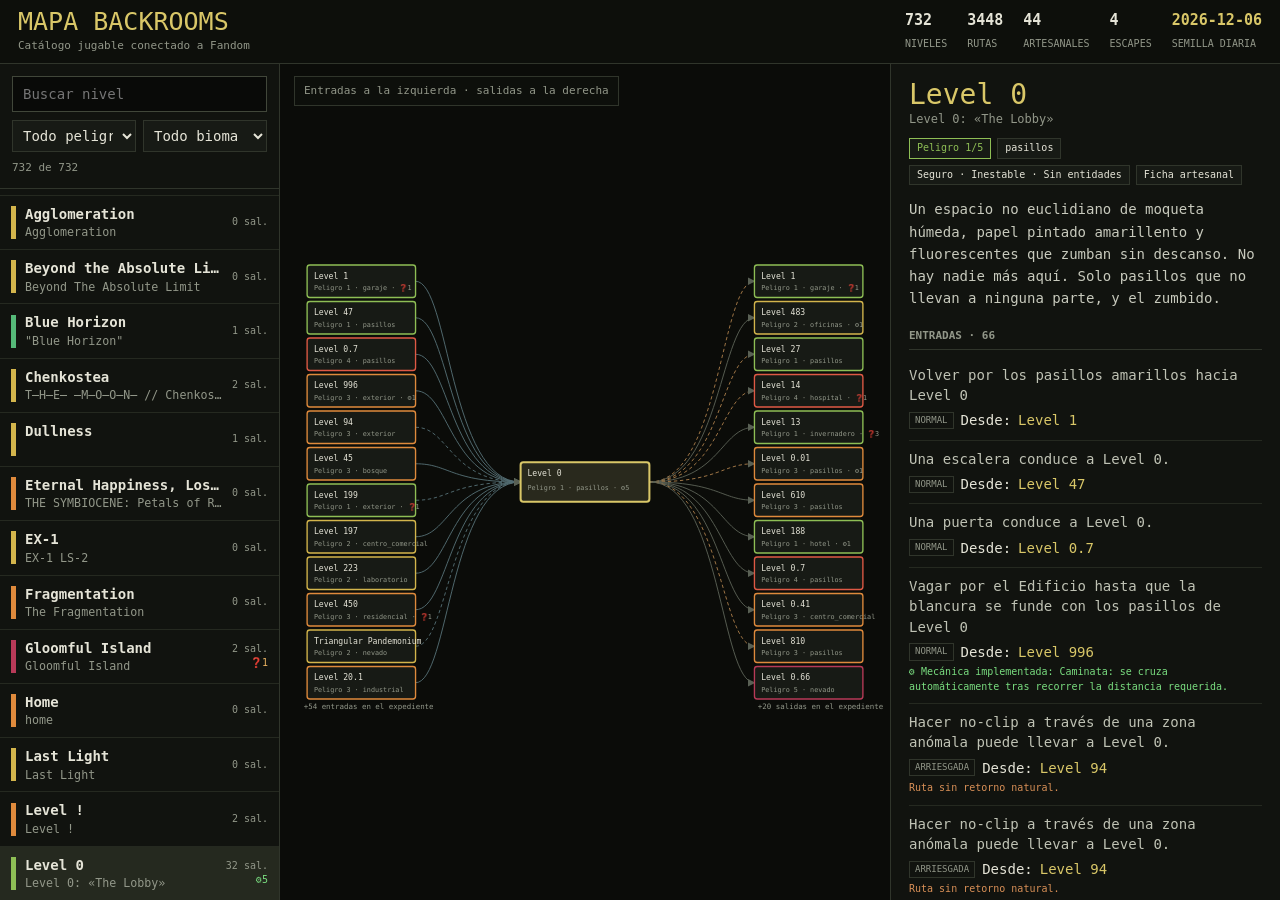
==== commit 4158df1e: "mapas más fieles, retornos coherentes y correcciones visuales Amplía el catálogo a 732 niveles y 34 " ====
--- a/data/game/mapa.html
+++ b/data/game/mapa.html
@@ -16,9 +16,9 @@
 .directory,.detail{background:var(--surface);min-width:0;min-height:0;display:flex;flex-direction:column}.directory{border-right:1px solid var(--line)}.detail{border-left:1px solid var(--line)}
 .tools{padding:12px;border-bottom:1px solid var(--line);display:grid;gap:8px}.search{width:100%;height:36px;background:#090a08;border:1px solid #41473a;color:var(--text);padding:0 10px;outline:none}.search:focus{border-color:var(--focus)}
 .filters{display:grid;grid-template-columns:1fr 1fr;gap:7px}.filters select{min-width:0;height:32px;background:var(--surface2);border:1px solid var(--line);color:var(--text);padding:0 6px}
-.result-count{color:var(--muted);font-size:11px}.level-list{overflow:auto;min-height:0}.level-row{width:100%;min-height:53px;overflow:hidden;border:0;border-bottom:1px solid #252920;background:transparent;text-align:left;padding:8px 11px;display:grid;grid-template-columns:5px minmax(0,1fr) auto;gap:9px;align-items:center;cursor:pointer}.level-row:hover{background:#1a1d17}.level-row.active{background:#25291f}.level-row .bar{width:5px;height:33px;background:var(--risk)}.level-row b{display:block;white-space:nowrap;overflow:hidden;text-overflow:ellipsis}.level-row small{color:var(--muted);display:block;white-space:nowrap;overflow:hidden;text-overflow:ellipsis}.level-row em{font-style:normal;color:var(--muted);font-size:10px}.empty{color:var(--muted);padding:18px}
+.result-count{color:var(--muted);font-size:11px}.level-list{overflow:auto;min-height:0}.level-row{width:100%;min-height:53px;overflow:hidden;border:0;border-bottom:1px solid #252920;background:transparent;text-align:left;padding:8px 11px;display:grid;grid-template-columns:5px minmax(0,1fr) auto;gap:9px;align-items:center;cursor:pointer}.level-row:hover{background:#1a1d17}.level-row.active{background:#25291f}.level-row .bar{width:5px;height:33px;background:var(--risk)}.level-row b{display:block;white-space:nowrap;overflow:hidden;text-overflow:ellipsis}.level-row small{color:var(--muted);display:block;white-space:nowrap;overflow:hidden;text-overflow:ellipsis}.level-row em{font-style:normal;color:var(--muted);font-size:10px;text-align:right}.level-row .ok{color:#7ade80}.level-row .pending{color:#e8b060}.empty{color:var(--muted);padding:18px}
 .graph{position:relative;min-width:0;min-height:0;background:#0b0c09}.graph-head{position:absolute;z-index:2;left:14px;top:12px;padding:6px 9px;border:1px solid var(--line);background:rgba(13,15,11,.94);color:var(--muted);font-size:11px}.graph svg{width:100%;height:100%;display:block}.edge{fill:none;stroke:#596054;stroke-width:1.4}.edge.risky{stroke:#a67a48;stroke-dasharray:5 4}.edge.incoming{stroke:#536c72}.node{cursor:pointer}.node rect{fill:#171a15;stroke:var(--risk);stroke-width:2}.node:hover rect{fill:#22271e;stroke-width:3}.node.center rect{fill:#29291d;stroke:var(--yellow);stroke-width:3}.node text{fill:var(--text);font:12px Consolas,monospace;pointer-events:none}.node .meta{fill:var(--muted);font-size:10px}.overflow text{fill:var(--muted);font:11px Consolas,monospace}
-.detail-scroll{min-width:0;overflow:auto;overflow-x:hidden;padding:17px 18px}.level-title{margin:0;color:var(--yellow);font:28px/1 VT323,monospace;letter-spacing:0}.subtitle{margin:2px 0 10px;color:var(--muted);font-size:12px}.badges{display:flex;gap:6px;flex-wrap:wrap;margin-bottom:13px}.badge{border:1px solid var(--line);background:var(--surface2);padding:2px 7px;font-size:10px}.badge.risk{border-color:var(--risk);color:var(--risk)}.description{margin:0;color:#c8cabd;line-height:1.58;white-space:pre-line;overflow-wrap:anywhere}.section-title{margin:19px 0 7px;padding-bottom:5px;border-bottom:1px solid var(--line);color:var(--muted);font-size:11px;text-transform:uppercase}.route{padding:8px 0 9px;border-bottom:1px solid #252920}.route p{margin:0 0 5px;color:#bfc2b4;overflow-wrap:anywhere}.route-line{display:flex;flex-wrap:wrap;align-items:center;gap:7px}.route button{max-width:100%;overflow-wrap:anywhere;border:0;background:transparent;color:var(--yellow);padding:0;cursor:pointer;text-align:left}.route button:hover{text-decoration:underline}.type{font-size:9px;text-transform:uppercase;border:1px solid var(--line);padding:1px 5px;color:var(--muted)}.warning{color:#d99057;font-size:10px;margin-top:3px}.wiki-link{display:inline-block;margin-top:17px;color:#9db5c6;text-decoration:none}.wiki-link:hover{text-decoration:underline}
+.detail-scroll{min-width:0;overflow:auto;overflow-x:hidden;padding:17px 18px}.level-title{margin:0;color:var(--yellow);font:28px/1 VT323,monospace;letter-spacing:0}.subtitle{margin:2px 0 10px;color:var(--muted);font-size:12px}.badges{display:flex;gap:6px;flex-wrap:wrap;margin-bottom:13px}.badge{border:1px solid var(--line);background:var(--surface2);padding:2px 7px;font-size:10px}.badge.risk{border-color:var(--risk);color:var(--risk)}.description{margin:0;color:#c8cabd;line-height:1.58;white-space:pre-line;overflow-wrap:anywhere}.section-title{margin:19px 0 7px;padding-bottom:5px;border-bottom:1px solid var(--line);color:var(--muted);font-size:11px;text-transform:uppercase}.route{padding:8px 0 9px;border-bottom:1px solid #252920}.route p{margin:0 0 5px;color:#bfc2b4;overflow-wrap:anywhere}.route-line{display:flex;flex-wrap:wrap;align-items:center;gap:7px}.route button{max-width:100%;overflow-wrap:anywhere;border:0;background:transparent;color:var(--yellow);padding:0;cursor:pointer;text-align:left}.route button:hover{text-decoration:underline}.type{font-size:9px;text-transform:uppercase;border:1px solid var(--line);padding:1px 5px;color:var(--muted)}.warning{color:#d99057;font-size:10px;margin-top:3px}.warning.ok{color:#7ade80}.warning.pending{color:#e8b060}.route-options{color:var(--muted);font-size:10px;margin-top:4px}.wiki-link{display:inline-block;margin-top:17px;color:#9db5c6;text-decoration:none}.wiki-link:hover{text-decoration:underline}
 @media(max-width:1000px){main{grid-template-columns:240px minmax(0,1fr)}.graph{display:none}.detail{position:static;width:auto;box-shadow:none;border-left:1px solid var(--line)}.stats .stat:nth-child(-n+2){display:none}}
 @media(max-width:680px){.shell{grid-template-rows:57px minmax(0,1fr)}header{padding:8px 11px}.brand{min-width:0}.brand span,.stats{display:none}main{grid-template-columns:132px minmax(0,1fr)}.directory{font-size:12px}.tools{padding:8px}.filters{grid-template-columns:1fr}.detail-scroll{padding:14px 11px}.level-title{font-size:24px}.level-row{padding:7px 6px}.level-row em{display:none}}
 </style>
@@ -28,9 +28,9 @@
  <header>
   <div class="brand"><strong>MAPA BACKROOMS</strong><span>Catálogo jugable conectado a Fandom</span></div>
   <div class="stats">
-   <div class="stat"><b>731</b><span>niveles</span></div>
-   <div class="stat"><b>3438</b><span>rutas</span></div>
-   <div class="stat"><b>41</b><span>artesanales</span></div>
+   <div class="stat"><b>732</b><span>niveles</span></div>
+   <div class="stat"><b>3448</b><span>rutas</span></div>
+   <div class="stat"><b>44</b><span>artesanales</span></div>
    <div class="stat"><b>4</b><span>escapes</span></div>
    <div class="stat seed"><b id="daily-day">--</b><span>semilla diaria</span></div>
   </div>
@@ -57,7 +57,7 @@
 <script src="../../game/js/engine/daily-seed.js"></script>
 <script src="../../game/js/engine/route-seed.js"></script>
 <script>
-const DATA={"level-0":{"id":"level-0","title":"Level 0","name":"Level 0: «The Lobby»","className":"Seguro · Inestable · Sin entidades","danger":1,"biome":"pasillos","description":"Un espacio no euclidiano de moqueta húmeda, papel pintado amarillento y fluorescentes que zumban sin descanso. No hay nadie más aquí. Solo pasillos que no llevan a ninguna parte, y el zumbido.","generated":false,"escape":false,"url":"https://backrooms.fandom.com/wiki/Level_0","exits":[{"id":null,"text":"Caminar sin rumbo hasta que los pasillos se conviertan en los garajes de Level 1","type":"normal","to":"level-1","special":null,"toName":"Level 1","risk":0,"oneWay":false},{"id":null,"text":"Romper una pared y atravesarla hacia Level 483","type":"normal","to":"level-483","special":null,"toName":"Level 483","risk":0,"oneWay":false},{"id":null,"text":"Romper el suelo y caer a Level 27… o al Vacío","type":"arriesgada","to":"level-27","special":null,"toName":"Level 27","risk":0.15,"oneWay":true},{"id":null,"text":"Una rara salida de emergencia que lleva a Level 14","type":"rara","to":"level-14","special":null,"toName":"Level 14","risk":0,"oneWay":false},{"id":null,"text":"Puertas correderas de cristal, como de invernadero, hacia Level 13","type":"normal","to":"level-13","special":null,"toName":"Level 13","risk":0,"oneWay":false},{"id":null,"text":"Una ruta documentada conduce a Level 610.","type":"normal","to":"level-610","special":null,"toName":"Level 610","risk":0,"oneWay":false},{"id":null,"text":"Una ruta documentada conduce a Level 188.","type":"normal","to":"level-188","special":null,"toName":"Level 188","risk":0,"oneWay":false},{"id":null,"text":"Una ruta documentada conduce a Level 0.7.","type":"normal","to":"level-0-7","special":null,"toName":"Level 0.7","risk":0,"oneWay":false},{"id":null,"text":"Una ruta documentada conduce a Level 0.41.","type":"normal","to":"level-0-41","special":null,"toName":"Level 0.41","risk":0,"oneWay":false},{"id":null,"text":"Hacer no-clip a través de una zona anómala puede llevar a Level 810.","type":"arriesgada","to":"level-810","special":null,"toName":"Level 810","risk":0,"oneWay":true},{"id":null,"text":"Una ruta documentada conduce a Level 0.66.","type":"normal","to":"level-0-66","special":null,"toName":"Level 0.66","risk":0,"oneWay":false},{"id":null,"text":"En raras ocasiones, una puerta conduce a Level 239.","type":"rara","to":"level-239","special":null,"toName":"Level 239","risk":0,"oneWay":false},{"id":null,"text":"En raras ocasiones, una puerta conduce a Level 0.22.","type":"rara","to":"level-0-22","special":null,"toName":"Level 0.22","risk":0,"oneWay":false},{"id":null,"text":"Una puerta conduce a Level 42.","type":"normal","to":"level-42","special":null,"toName":"Level 42","risk":0,"oneWay":false},{"id":null,"text":"Hacer no-clip a través de una zona anómala puede llevar a Level 0.99.","type":"arriesgada","to":"level-0-99","special":null,"toName":"Level 0.99","risk":0,"oneWay":true},{"id":null,"text":"Hacer no-clip a través de una zona anómala puede llevar a Dullness.","type":"arriesgada","to":"dullness","special":null,"toName":"Dullness","risk":0,"oneWay":true},{"id":null,"text":"Una puerta conduce a Level 413.","type":"normal","to":"level-413","special":null,"toName":"Level 413","risk":0,"oneWay":false},{"id":null,"text":"Una ruta documentada conduce a Level 86.","type":"normal","to":"level-86","special":null,"toName":"Level 86","risk":0,"oneWay":false},{"id":null,"text":"Avanzar hasta que cambie el entorno conduce a Level 49.","type":"normal","to":"level-49","special":null,"toName":"Level 49","risk":0,"oneWay":false},{"id":null,"text":"Caer por una abertura inestable puede llevar a Level 231.","type":"arriesgada","to":"level-231","special":null,"toName":"Level 231","risk":0,"oneWay":true},{"id":null,"text":"Hacer no-clip a través de una zona anómala puede llevar a Level 303.","type":"arriesgada","to":"level-303","special":null,"toName":"Level 303","risk":0,"oneWay":true},{"id":null,"text":"En raras ocasiones, una puerta conduce a Level 0.23.","type":"rara","to":"level-0-23","special":null,"toName":"Level 0.23","risk":0,"oneWay":false},{"id":null,"text":"Una escalera conduce a Level 1.5.","type":"normal","to":"level-1-5","special":null,"toName":"Level 1.5","risk":0,"oneWay":false},{"id":null,"text":"Hacer no-clip a través de una zona anómala puede llevar a Level 417.","type":"arriesgada","to":"level-417","special":null,"toName":"Level 417","risk":0,"oneWay":true},{"id":null,"text":"Una ruta documentada conduce a Level Infinitesimal.","type":"normal","to":"level-infinitesimal","special":null,"toName":"Level Infinitesimal","risk":0,"oneWay":false},{"id":null,"text":"Hacer no-clip a través de una zona anómala puede llevar a Level 406.41.","type":"arriesgada","to":"level-406-41","special":null,"toName":"Level 406.41","risk":0,"oneWay":true},{"id":null,"text":"Hacer no-clip a través de una zona anómala puede llevar a Level 270.","type":"arriesgada","to":"level-270","special":null,"toName":"Level 270","risk":0,"oneWay":true},{"id":null,"text":"Hacer no-clip a través de una zona anómala puede llevar a Level 961.","type":"normal","to":"level-961","special":null,"toName":"Level 961","risk":0,"oneWay":true},{"id":null,"text":"Una ruta documentada conduce a Level 300.","type":"normal","to":"level-300","special":null,"toName":"Level 300","risk":0,"oneWay":false},{"id":null,"text":"Una ruta documentada conduce a Level 191.","type":"normal","to":"level-191","special":null,"toName":"Level 191","risk":0,"oneWay":false}],"entrances":[{"from":"level-1","fromName":"Level 1","text":"Volver por los pasillos amarillos hacia Level 0","type":"normal","oneWay":false},{"from":"level-47","fromName":"Level 47","text":"Una escalera conduce a Level 0.","type":"normal","oneWay":false},{"from":"level-0-7","fromName":"Level 0.7","text":"Una puerta conduce a Level 0.","type":"normal","oneWay":false},{"from":"level-996","fromName":"Level 996","text":"Vagar por el Edificio hasta que la blancura se funde con los pasillos de Level 0","type":"normal","oneWay":false},{"from":"level-94","fromName":"Level 94","text":"Hacer no-clip a través de una zona anómala puede llevar a Level 0.","type":"arriesgada","oneWay":true},{"from":"level-94","fromName":"Level 94","text":"Hacer no-clip a través de una zona anómala puede llevar a Level 0.","type":"arriesgada","oneWay":true},{"from":"level-45","fromName":"Level 45","text":"Hacer no-clip a través de un árbol inestable devuelve, con consistencia, a Level 0","type":"normal","oneWay":true},{"from":"level-199","fromName":"Level 199","text":"En raras ocasiones, una ruta documentada conduce a Level 0.","type":"rara","oneWay":false},{"from":"level-197","fromName":"Level 197","text":"Una puerta conduce a Level 0.","type":"normal","oneWay":false},{"from":"level-223","fromName":"Level 223","text":"Caer por una abertura inestable puede llevar a Level 0.","type":"arriesgada","oneWay":true},{"from":"level-223","fromName":"Level 223","text":"Una ruta documentada conduce a Level 0.","type":"normal","oneWay":false},{"from":"level-450","fromName":"Level 450","text":"Dormir o perder el conocimiento puede llevar a Level 0.","type":"normal","oneWay":false},{"from":"triangular-pandemonium","fromName":"Triangular Pandemonium","text":"Caer por una abertura inestable puede llevar a Level 0.","type":"arriesgada","oneWay":true},{"from":"level-20-1","fromName":"Level 20.1","text":"Una puerta conduce a Level 0.","type":"normal","oneWay":false},{"from":"level-995","fromName":"Level 995","text":"Montaña rusa neutral: al llegar al final puedes aparecer en Level 0","type":"normal","oneWay":false},{"from":"level-21","fromName":"Level 21","text":"Hacer no-clip a través de una zona anómala puede llevar a Level 0.","type":"arriesgada","oneWay":true},{"from":"level-21","fromName":"Level 21","text":"Una puerta conduce a Level 0.","type":"normal","oneWay":false},{"from":"level-810","fromName":"Level 810","text":"En raras ocasiones, una ruta documentada conduce a Level 0.","type":"rara","oneWay":false},{"from":"level-810","fromName":"Level 810","text":"Una ruta documentada conduce a Level 0.","type":"normal","oneWay":false},{"from":"level-4-3","fromName":"Level 4.3","text":"Una ruta documentada conduce a Level 0.","type":"normal","oneWay":false},{"from":"level-26-1","fromName":"Level 26.1","text":"Una ruta documentada conduce a Level 0.","type":"normal","oneWay":false},{"from":"level-130","fromName":"Level 130","text":"Un desgarro en el papel pintado: detrás, los pasillos de Level 0","type":"normal","oneWay":false},{"from":"the-beginning","fromName":"The Beginning","text":"Hacer no-clip a través de una zona anómala puede llevar a Level 0.","type":"normal","oneWay":true},{"from":"level-28","fromName":"Level 28","text":"Una ruta documentada conduce a Level 0.","type":"normal","oneWay":false},{"from":"level-0-22","fromName":"Level 0.22","text":"Una puerta conduce a Level 0.","type":"normal","oneWay":false},{"from":"level-31","fromName":"Level 31","text":"Hacer no-clip a través de una zona anómala puede llevar a Level 0.","type":"arriesgada","oneWay":true},{"from":"level-42","fromName":"Level 42","text":"Una puerta conduce a Level 0.","type":"normal","oneWay":false},{"from":"level-46","fromName":"Level 46","text":"Una ruta documentada conduce a Level 0.","type":"normal","oneWay":false},{"from":"level-497","fromName":"Level 497","text":"Una ruta documentada conduce a Level 0.","type":"normal","oneWay":false},{"from":"level-193","fromName":"Level 193","text":"En raras ocasiones, una ruta documentada conduce a Level 0.","type":"rara","oneWay":false},{"from":"level-124","fromName":"Level 124","text":"Hacer no-clip a través de una zona anómala puede llevar a Level 0.","type":"normal","oneWay":true},{"from":"level-101","fromName":"Level 101","text":"Hacer no-clip a través de una zona anómala puede llevar a Level 0.","type":"arriesgada","oneWay":true},{"from":"level-462","fromName":"Level 462","text":"Hacer no-clip a través de una zona anómala puede llevar a Level 0.","type":"arriesgada","oneWay":true},{"from":"level-759","fromName":"Level 759","text":"Una ruta documentada conduce a Level 0.","type":"normal","oneWay":false},{"from":"level-153","fromName":"Level 153","text":"Hacer no-clip a través de una zona anómala puede llevar a Level 0.","type":"normal","oneWay":true},{"from":"level-116","fromName":"Level 116","text":"Una puerta conduce a Level 0.","type":"normal","oneWay":false},{"from":"level-116","fromName":"Level 116","text":"Una puerta conduce a Level 0.","type":"normal","oneWay":false},{"from":"level-993","fromName":"Level 993","text":"Caer por una abertura inestable puede llevar a Level 0.","type":"arriesgada","oneWay":true},{"from":"dullness","fromName":"Dullness","text":"Hacer no-clip a través de una zona anómala puede llevar a Level 0.","type":"arriesgada","oneWay":true},{"from":"level-95","fromName":"Level 95","text":"Hacer no-clip a través de una zona anómala puede llevar a Level 0.","type":"normal","oneWay":true},{"from":"level-948","fromName":"Level 948","text":"Avanzar hasta que cambie el entorno conduce a Level 0.","type":"normal","oneWay":false},{"from":"level-200","fromName":"Level 200","text":"Hacer no-clip a través de una zona anómala puede llevar a Level 0.","type":"normal","oneWay":true},{"from":"the-schimmelplatz","fromName":"The Schimmelplatz","text":"Una puerta conduce a Level 0.","type":"normal","oneWay":false},{"from":"level-8-5","fromName":"Level 8.5","text":"Caer por una abertura inestable puede llevar a Level 0.","type":"arriesgada","oneWay":true},{"from":"level-264","fromName":"Level 264","text":"Una ruta documentada conduce a Level 0.","type":"normal","oneWay":false},{"from":"level-243","fromName":"Level 243","text":"Hacer no-clip a través de una zona anómala puede llevar a Level 0.","type":"arriesgada","oneWay":true},{"from":"level-613","fromName":"Level 613","text":"Una ruta documentada conduce a Level 0.","type":"normal","oneWay":false},{"from":"level-231","fromName":"Level 231","text":"Hacer no-clip a través de una zona anómala puede llevar a Level 0.","type":"arriesgada","oneWay":true},{"from":"level-231","fromName":"Level 231","text":"Caer por una abertura inestable puede llevar a Level 0.","type":"arriesgada","oneWay":true},{"from":"level-919","fromName":"Level 919","text":"En raras ocasiones, avanzar hasta que cambie el entorno conduce a Level 0.","type":"rara","oneWay":false},{"from":"level-352","fromName":"Level 352","text":"Hacer no-clip a través de una zona anómala puede llevar a Level 0.","type":"arriesgada","oneWay":true},{"from":"gloomful-island","fromName":"Gloomful Island","text":"Avanzar hasta que cambie el entorno conduce a Level 0.","type":"normal","oneWay":false},{"from":"level-0-23","fromName":"Level 0.23","text":"Una puerta conduce a Level 0.","type":"normal","oneWay":false},{"from":"level-0-23","fromName":"Level 0.23","text":"Una puerta conduce a Level 0.","type":"arriesgada","oneWay":false},{"from":"level-150","fromName":"Level 150","text":"Una ruta documentada conduce a Level 0.","type":"normal","oneWay":false},{"from":"level-740","fromName":"Level 740","text":"Hacer no-clip a través de una zona anómala puede llevar a Level 0.","type":"arriesgada","oneWay":true},{"from":"level-417","fromName":"Level 417","text":"Hacer no-clip a través de una zona anómala puede llevar a Level 0.","type":"arriesgada","oneWay":true},{"from":"the-balcony","fromName":"The Balcony","text":"Caer por una abertura inestable puede llevar a Level 0.","type":"arriesgada","oneWay":true},{"from":"level-632","fromName":"Level 632","text":"En raras ocasiones, una puerta conduce a Level 0.","type":"rara","oneWay":false},{"from":"level-infinitesimal","fromName":"Level Infinitesimal","text":"En raras ocasiones, una ruta documentada conduce a Level 0.","type":"rara","oneWay":false},{"from":"level-109","fromName":"Level 109","text":"Avanzar hasta que cambie el entorno conduce a Level 0.","type":"normal","oneWay":false},{"from":"level-991","fromName":"Level 991","text":"Caer por una abertura inestable puede llevar a Level 0.","type":"arriesgada","oneWay":true},{"from":"level-961","fromName":"Level 961","text":"Hacer no-clip a través de una zona anómala puede llevar a Level 0.","type":"normal","oneWay":true},{"from":"level-319","fromName":"Level 319","text":"Avanzar hasta que cambie el entorno conduce a Level 0.","type":"normal","oneWay":false},{"from":"level-856","fromName":"Level 856","text":"Una puerta conduce a Level 0.","type":"normal","oneWay":false}]},"level-1":{"id":"level-1","title":"Level 1","name":"Level 1: «Parking Zone»","className":"Seguro · Estable · Pocas entidades","danger":1,"biome":"garaje","description":"Un aparcamiento interminable de pilares de hormigón y luces colgantes. Charcos de agua de almendras se evaporan en una niebla espesa. Aquí hay recursos, y por eso también hay cosas que esperan.","generated":false,"escape":false,"url":"https://backrooms.fandom.com/wiki/Level_1","exits":[{"id":null,"text":"Seguir explorando hasta que las escaleras lleven a Level 2","type":"normal","to":"level-2","special":null,"toName":"Level 2","risk":0,"oneWay":false},{"id":null,"text":"Volver por los pasillos amarillos hacia Level 0","type":"normal","to":"level-0","special":null,"toName":"Level 0","risk":0,"oneWay":false},{"id":null,"text":"Subir dos tramos de escaleras y bajarlos de inmediato: el camino a The Hub","type":"rara","to":"the-hub","special":null,"toName":"The Hub","risk":0,"oneWay":false},{"id":null,"text":"Hacer no-clip a través de una pared con enchufes hacia Level 188","type":"rara","to":"level-188","special":null,"toName":"Level 188","risk":0,"oneWay":true},{"id":null,"text":"Hacer no-clip a través de una zona anómala puede llevar a Level Phi.","type":"normal","to":"level-phi","special":null,"toName":"Level Phi","risk":0,"oneWay":true},{"id":null,"text":"Una puerta conduce a Level 4.3.","type":"normal","to":"level-4-3","special":null,"toName":"Level 4.3","risk":0,"oneWay":false},{"id":null,"text":"Caer por una abertura inestable puede llevar a Level 28.","type":"arriesgada","to":"level-28","special":null,"toName":"Level 28","risk":0,"oneWay":true},{"id":null,"text":"Una puerta conduce a Level 268.","type":"normal","to":"level-268","special":null,"toName":"Level 268","risk":0,"oneWay":false},{"id":null,"text":"Una ruta documentada conduce a Level 464.","type":"normal","to":"level-464","special":null,"toName":"Level 464","risk":0,"oneWay":false},{"id":null,"text":"Hacer no-clip a través de una zona anómala puede llevar a Level 401.","type":"normal","to":"level-401","special":null,"toName":"Level 401","risk":0,"oneWay":true},{"id":null,"text":"Hacer no-clip a través de una zona anómala puede llevar a Level 293.","type":"normal","to":"level-293","special":null,"toName":"Level 293","risk":0,"oneWay":true},{"id":null,"text":"Un ascensor conduce a Level 52.","type":"normal","to":"level-52","special":null,"toName":"Level 52","risk":0,"oneWay":false},{"id":null,"text":"Una puerta conduce a Level 37.6.","type":"normal","to":"level-37-6","special":null,"toName":"Level 37.6","risk":0,"oneWay":false},{"id":null,"text":"Avanzar hasta que cambie el entorno conduce a Level 49.","type":"normal","to":"level-49","special":null,"toName":"Level 49","risk":0,"oneWay":false},{"id":null,"text":"Una ruta documentada conduce a Level 400.","type":"normal","to":"level-400","special":null,"toName":"Level 400","risk":0,"oneWay":false},{"id":null,"text":"Una ruta documentada conduce a Level 1.01.","type":"normal","to":"level-1-01","special":null,"toName":"Level 1.01","risk":0,"oneWay":false},{"id":null,"text":"Una ruta documentada conduce a Level 79.","type":"normal","to":"level-79","special":null,"toName":"Level 79","risk":0,"oneWay":false},{"id":null,"text":"Hacer no-clip a través de una zona anómala puede llevar a Level 100.6.","type":"arriesgada","to":"level-100-6","special":null,"toName":"Level 100.6","risk":0,"oneWay":true},{"id":null,"text":"Avanzar hasta que cambie el entorno conduce a The Afterparty.","type":"normal","to":"the-afterparty","special":null,"toName":"The Afterparty","risk":0,"oneWay":false},{"id":null,"text":"Avanzar hasta que cambie el entorno conduce a Level 1.5.","type":"normal","to":"level-1-5","special":null,"toName":"Level 1.5","risk":0,"oneWay":false},{"id":null,"text":"Un ascensor conduce a Level 136.","type":"normal","to":"level-136","special":null,"toName":"Level 136","risk":0,"oneWay":false},{"id":null,"text":"Hacer no-clip a través de una zona anómala puede llevar a Level 1.1.","type":"normal","to":"level-1-1","special":null,"toName":"Level 1.1","risk":0,"oneWay":true},{"id":null,"text":"En raras ocasiones, una puerta conduce a Level 312.","type":"rara","to":"level-312","special":null,"toName":"Level 312","risk":0,"oneWay":false},{"id":null,"text":"En raras ocasiones, hacer no-clip a través de una zona anómala puede llevar a Level 955.","type":"rara","to":"level-955","special":null,"toName":"Level 955","risk":0,"oneWay":true},{"id":null,"text":"En raras ocasiones, una puerta conduce a Level 389.","type":"rara","to":"level-389","special":null,"toName":"Level 389","risk":0,"oneWay":false},{"id":null,"text":"Hacer no-clip a través de una zona anómala puede llevar a Level 960.","type":"arriesgada","to":"level-960","special":null,"toName":"Level 960","risk":0,"oneWay":true},{"id":null,"text":"Hacer no-clip a través de una zona anómala puede llevar a Level 120.","type":"normal","to":"level-120","special":null,"toName":"Level 120","risk":0,"oneWay":true},{"id":null,"text":"Avanzar hasta que cambie el entorno conduce a Level 270.","type":"normal","to":"level-270","special":null,"toName":"Level 270","risk":0,"oneWay":false}],"entrances":[{"from":"level-0","fromName":"Level 0","text":"Caminar sin rumbo hasta que los pasillos se conviertan en los garajes de Level 1","type":"normal","oneWay":false},{"from":"level-2","fromName":"Level 2","text":"Salidas de incendios que llevan de vuelta a Level 1","type":"normal","oneWay":false},{"from":"level-188","fromName":"Level 188","text":"Volver por la ventana abierta por la que entraste, regresando a Level 1","type":"normal","oneWay":false},{"from":"level-0-7","fromName":"Level 0.7","text":"Una puerta conduce a Level 1.","type":"normal","oneWay":false},{"from":"level-197","fromName":"Level 197","text":"Una puerta conduce a Level 1.","type":"normal","oneWay":false},{"from":"level-13","fromName":"Level 13","text":"Suelo inestable de texturas extrañas: no-clip hacia Level 1","type":"normal","oneWay":true},{"from":"level-22","fromName":"Level 22","text":"Un ascensor conduce a Level 1.","type":"normal","oneWay":false},{"from":"level-22","fromName":"Level 22","text":"Un ascensor conduce a Level 1.","type":"normal","oneWay":false},{"from":"level-phi","fromName":"Level Phi","text":"Hacer no-clip a través de una zona anómala puede llevar a Level 1.","type":"arriesgada","oneWay":true},{"from":"level-995","fromName":"Level 995","text":"Montaña rusa neutral: al llegar al final puedes aparecer en Level 1","type":"normal","oneWay":false},{"from":"level-111","fromName":"Level 111","text":"Una ruta documentada conduce a Level 1.","type":"normal","oneWay":false},{"from":"level-0-66","fromName":"Level 0.66","text":"Una transición desde este subnivel conduce a Level 1.","type":"normal","oneWay":false},{"from":"level-46","fromName":"Level 46","text":"Hacer no-clip a través de una zona anómala puede llevar a Level 1.","type":"normal","oneWay":true},{"from":"absolute-infinity-of-the-unknown","fromName":"Absolute Infinity of the Unknown","text":"Una puerta conduce a Level 1.","type":"normal","oneWay":false},{"from":"level-268","fromName":"Level 268","text":"Si el espacio no se parece a nada reconocible, probablemente lleva a Level 1","type":"normal","oneWay":false},{"from":"level-916","fromName":"Level 916","text":"Una ruta documentada conduce a Level 1.","type":"normal","oneWay":false},{"from":"level-480","fromName":"Level 480","text":"Una ruta documentada conduce a Level 1.","type":"normal","oneWay":false},{"from":"level-480","fromName":"Level 480","text":"Una ruta documentada conduce a Level 1.","type":"normal","oneWay":false},{"from":"level-480","fromName":"Level 480","text":"Hacer no-clip a través de una zona anómala puede llevar a Level 1.","type":"arriesgada","oneWay":true},{"from":"level-154-1","fromName":"Level 154.1","text":"En raras ocasiones, una escalera conduce a Level 1.","type":"rara","oneWay":false},{"from":"level-72","fromName":"Level 72","text":"Hacer no-clip a través de una zona anómala puede llevar a Level 1.","type":"arriesgada","oneWay":true},{"from":"level-86","fromName":"Level 86","text":"Hacer no-clip a través de una zona anómala puede llevar a Level 1.","type":"arriesgada","oneWay":true},{"from":"level-897","fromName":"Level 897","text":"Una escalera conduce a Level 1.","type":"normal","oneWay":false},{"from":"level-8-5","fromName":"Level 8.5","text":"Una ruta documentada conduce a Level 1.","type":"normal","oneWay":false},{"from":"level-264","fromName":"Level 264","text":"Una puerta conduce a Level 1.","type":"normal","oneWay":false},{"from":"level-49","fromName":"Level 49","text":"Hacer no-clip a través de una zona anómala puede llevar a Level 1.","type":"normal","oneWay":true},{"from":"level-1-01","fromName":"Level 1.01","text":"Una ruta documentada conduce a Level 1.","type":"normal","oneWay":false},{"from":"level-1-01","fromName":"Level 1.01","text":"En raras ocasiones, una puerta conduce a Level 1.","type":"rara","oneWay":false},{"from":"level-0-23","fromName":"Level 0.23","text":"Una puerta conduce a Level 1.","type":"arriesgada","oneWay":false},{"from":"level-150","fromName":"Level 150","text":"Una ruta documentada conduce a Level 1.","type":"normal","oneWay":false},{"from":"level-1-5","fromName":"Level 1.5","text":"Una escalera conduce a Level 1.","type":"normal","oneWay":false},{"from":"level-1-1","fromName":"Level 1.1","text":"Una ruta documentada conduce a Level 1.","type":"normal","oneWay":false},{"from":"level-1-1","fromName":"Level 1.1","text":"En raras ocasiones, avanzar hasta que cambie el entorno conduce a Level 1.","type":"rara","oneWay":false},{"from":"level-10-3","fromName":"Level 10.3","text":"Una ruta documentada conduce a Level 1.","type":"normal","oneWay":false},{"from":"level-678","fromName":"Level 678","text":"Hacer no-clip a través de una zona anómala puede llevar a Level 1.","type":"arriesgada","oneWay":true},{"from":"level-2-1","fromName":"Level 2.1","text":"En raras ocasiones, una puerta conduce a Level 1.","type":"rara","oneWay":false},{"from":"level-389","fromName":"Level 389","text":"Una puerta conduce a Level 1.","type":"normal","oneWay":false},{"from":"chenkostea","fromName":"Chenkostea","text":"Una ruta documentada conduce a Level 1.","type":"normal","oneWay":false},{"from":"level-335","fromName":"Level 335","text":"Una puerta conduce a Level 1.","type":"normal","oneWay":false}]},"level-2":{"id":"level-2","title":"Level 2","name":"Level 2: «Pipe Dreams»","className":"Peligroso · Calor extremo · Pocas entidades","danger":2,"biome":"tuneles","description":"Túneles de mantenimiento asfixiantes recorridos por tuberías oxidadas que alcanzan los 100 °C. El vapor te empapa, la sed aprieta, y beber de las tuberías es jugarse la vida con las plagas.","generated":false,"escape":false,"url":"https://backrooms.fandom.com/wiki/Level_2","exits":[{"id":null,"text":"Salidas de incendios que llevan de vuelta a Level 1","type":"normal","to":"level-1","special":null,"toName":"Level 1","risk":0,"oneWay":false},{"id":null,"text":"Ciertos pasillos desembocan en la desolación de madera de Level 27","type":"normal","to":"level-27","special":null,"toName":"Level 27","risk":0,"oneWay":false},{"id":null,"text":"Una puerta dorada marcada con el símbolo «Φ» conduce a Level Phi","type":"normal","to":"level-phi","special":null,"toName":"Level Phi","risk":0,"oneWay":false},{"id":null,"text":"El aumento gradual de luces de neón anuncia una salida a Level 699","type":"normal","to":"level-699","special":null,"toName":"Level 699","risk":0,"oneWay":false},{"id":null,"text":"Una ruta documentada conduce a Level 3.","type":"normal","to":"level-3","special":null,"toName":"Level 3","risk":0,"oneWay":false},{"id":null,"text":"Una ruta documentada conduce a Level 4.","type":"normal","to":"level-4","special":null,"toName":"Level 4","risk":0,"oneWay":false},{"id":null,"text":"Una ruta documentada conduce a Level 268.","type":"normal","to":"level-268","special":null,"toName":"Level 268","risk":0,"oneWay":false},{"id":null,"text":"Un ascensor conduce a Level 52.","type":"normal","to":"level-52","special":null,"toName":"Level 52","risk":0,"oneWay":false},{"id":null,"text":"Hacer no-clip a través de una zona anómala puede llevar a Level 480.","type":"arriesgada","to":"level-480","special":null,"toName":"Level 480","risk":0,"oneWay":true},{"id":null,"text":"Hacer no-clip a través de una zona anómala puede llevar a Level 216.","type":"normal","to":"level-216","special":null,"toName":"Level 216","risk":0,"oneWay":true},{"id":null,"text":"Una ruta documentada conduce a Level 712.","type":"normal","to":"level-712","special":null,"toName":"Level 712","risk":0,"oneWay":false},{"id":null,"text":"Una transición hacia un subnivel conduce a Level Euler.","type":"normal","to":"level-euler","special":null,"toName":"Level Euler","risk":0,"oneWay":false},{"id":null,"text":"Una puerta conduce a Level 400.","type":"normal","to":"level-400","special":null,"toName":"Level 400","risk":0,"oneWay":false},{"id":null,"text":"Una ruta documentada conduce a Level 618.","type":"normal","to":"level-618","special":null,"toName":"Level 618","risk":0,"oneWay":false},{"id":null,"text":"Hacer no-clip a través de una zona anómala puede llevar a Level 1.1.","type":"normal","to":"level-1-1","special":null,"toName":"Level 1.1","risk":0,"oneWay":true},{"id":null,"text":"Una ruta documentada conduce a Level 678.","type":"normal","to":"level-678","special":null,"toName":"Level 678","risk":0,"oneWay":false},{"id":null,"text":"Hacer no-clip a través de una zona anómala puede llevar a Level 2.1.","type":"normal","to":"level-2-1","special":null,"toName":"Level 2.1","risk":0,"oneWay":true},{"id":null,"text":"Una puerta conduce a Level 96.","type":"normal","to":"level-96","special":null,"toName":"Level 96","risk":0,"oneWay":false},{"id":null,"text":"Una puerta conduce a Level 242.","type":"normal","to":"level-242","special":null,"toName":"Level 242","risk":0,"oneWay":false},{"id":null,"text":"Caer por una abertura inestable puede llevar a Level 120.","type":"arriesgada","to":"level-120","special":null,"toName":"Level 120","risk":0,"oneWay":true},{"id":null,"text":"Una ruta documentada conduce a Level 271.","type":"normal","to":"level-271","special":null,"toName":"Level 271","risk":0,"oneWay":false},{"id":null,"text":"Hacer no-clip a través de una zona anómala puede llevar a Level 760.","type":"normal","to":"level-760","special":null,"toName":"Level 760","risk":0,"oneWay":true}],"entrances":[{"from":"level-1","fromName":"Level 1","text":"Seguir explorando hasta que las escaleras lleven a Level 2","type":"normal","oneWay":false},{"from":"level-8","fromName":"Level 8","text":"Una ruta documentada conduce a Level 2.","type":"normal","oneWay":false},{"from":"level-11","fromName":"Level 11","text":"Caer por una abertura inestable puede llevar a Level 2.","type":"arriesgada","oneWay":true},{"from":"level-17","fromName":"Level 17","text":"Hacer no-clip a través de una zona anómala puede llevar a Level 2.","type":"normal","oneWay":true},{"from":"level-phi","fromName":"Level Phi","text":"Hacer no-clip a través de una zona anómala puede llevar a Level 2.","type":"arriesgada","oneWay":true},{"from":"level-289","fromName":"Level 289","text":"Un túnel conecta con Level 2.","type":"normal","oneWay":false},{"from":"level-20-1","fromName":"Level 20.1","text":"Hacer no-clip a través de una zona anómala puede llevar a Level 2.","type":"arriesgada","oneWay":true},{"from":"level-995","fromName":"Level 995","text":"Montaña rusa neutral: al llegar al final puedes aparecer en Level 2","type":"normal","oneWay":false},{"from":"level-41","fromName":"Level 41","text":"Una ruta documentada conduce a Level 2.","type":"normal","oneWay":false},{"from":"level-21","fromName":"Level 21","text":"En raras ocasiones, un túnel conecta con Level 2.","type":"rara","oneWay":false},{"from":"level-111","fromName":"Level 111","text":"Una ruta documentada conduce a Level 2.","type":"normal","oneWay":false},{"from":"level-0-66","fromName":"Level 0.66","text":"En raras ocasiones, hacer no-clip a través de una zona anómala puede llevar a Level 2.","type":"rara","oneWay":true},{"from":"level-102","fromName":"Level 102","text":"Una ruta documentada conduce a Level 2.","type":"normal","oneWay":false},{"from":"level-269","fromName":"Level 269","text":"Una puerta conduce a Level 2.","type":"normal","oneWay":false},{"from":"level-154","fromName":"Level 154","text":"Un túnel conecta con Level 2.","type":"normal","oneWay":false},{"from":"level-86","fromName":"Level 86","text":"Hacer no-clip a través de una zona anómala puede llevar a Level 2.","type":"arriesgada","oneWay":true},{"from":"level-948","fromName":"Level 948","text":"Hacer no-clip a través de una zona anómala puede llevar a Level 2.","type":"arriesgada","oneWay":true},{"from":"level-264","fromName":"Level 264","text":"Una puerta conduce a Level 2.","type":"normal","oneWay":false},{"from":"level-5-1","fromName":"Level 5.1","text":"Una puerta conduce a Level 2.","type":"normal","oneWay":false},{"from":"level-400","fromName":"Level 400","text":"Un túnel conecta con Level 2.","type":"normal","oneWay":false},{"from":"level-919","fromName":"Level 919","text":"Hacer no-clip a través de una zona anómala puede llevar a Level 2.","type":"arriesgada","oneWay":true},{"from":"level-79","fromName":"Level 79","text":"Una puerta conduce a Level 2.","type":"normal","oneWay":false},{"from":"the-afterparty","fromName":"The Afterparty","text":"Hacer no-clip a través de una zona anómala puede llevar a Level 2.","type":"normal","oneWay":true},{"from":"level-0-23","fromName":"Level 0.23","text":"Una puerta conduce a Level 2.","type":"arriesgada","oneWay":false},{"from":"level-150","fromName":"Level 150","text":"Una ruta documentada conduce a Level 2.","type":"normal","oneWay":false},{"from":"level-1-5","fromName":"Level 1.5","text":"Una escalera conduce a Level 2.","type":"normal","oneWay":false},{"from":"level-1-1","fromName":"Level 1.1","text":"Una ruta documentada conduce a Level 2.","type":"normal","oneWay":false},{"from":"level-1-1","fromName":"Level 1.1","text":"En raras ocasiones, una ruta documentada conduce a Level 2.","type":"rara","oneWay":false},{"from":"level-678","fromName":"Level 678","text":"En raras ocasiones, una ruta documentada conduce a Level 2.","type":"rara","oneWay":false},{"from":"level-138","fromName":"Level 138","text":"Una puerta conduce a Level 2.","type":"normal","oneWay":false},{"from":"level-80","fromName":"Level 80","text":"Tocar un reloj digital moderno: a veces lleva a los túneles de Level 2","type":"arriesgada","oneWay":false},{"from":"level-829","fromName":"Level 829","text":"Un túnel conecta con Level 2.","type":"normal","oneWay":false},{"from":"level-319","fromName":"Level 319","text":"Hacer no-clip a través de una zona anómala puede llevar a Level 2.","type":"normal","oneWay":true}]},"level-6":{"id":"level-6","title":"Level 6","name":"Level 6: «Lights Out»","className":"Indeterminado · Oscuridad absoluta","danger":4,"biome":"exterior","description":"Una tundra estéril sumida en oscuridad perpetua donde ninguna luz funciona: linternas, fuego y electrónica se apagan al entrar. Obeliscos con glifos ilegibles esperan en los valles. Algo repta entre las rocas.","generated":false,"escape":false,"url":"https://backrooms.fandom.com/wiki/Level_6","exits":[{"id":null,"text":"Tropezar con una rama caída puede llevarte a Level 6.1","type":"normal","to":"level-6-1","special":null,"toName":"Level 6.1","risk":0,"oneWay":false},{"id":null,"text":"Entrar en un agujero del terreno conduce a Level 8","type":"arriesgada","to":"level-8","special":null,"toName":"Level 8","risk":0.1,"oneWay":true},{"id":null,"text":"Vagar lo suficiente, o seguir una luz anómala, lleva a Level 7","type":"normal","to":"level-7","special":null,"toName":"Level 7","risk":0,"oneWay":false},{"id":null,"text":"Avanzar hasta que cambie el entorno conduce a Level 610.","type":"normal","to":"level-610","special":null,"toName":"Level 610","risk":0,"oneWay":false},{"id":null,"text":"Una ruta documentada conduce a Level 412.","type":"normal","to":"level-412","special":null,"toName":"Level 412","risk":0,"oneWay":false},{"id":null,"text":"Hacer no-clip a través de una zona anómala puede llevar a Level Tau.","type":"arriesgada","to":"level-tau","special":null,"toName":"Level Tau","risk":0,"oneWay":true},{"id":null,"text":"Una puerta conduce a Level 450.","type":"normal","to":"level-450","special":null,"toName":"Level 450","risk":0,"oneWay":false},{"id":null,"text":"En raras ocasiones, una escalera conduce a Level 21.","type":"rara","to":"level-21","special":null,"toName":"Level 21","risk":0,"oneWay":false},{"id":null,"text":"Caer por una abertura inestable puede llevar a Lurking Demise.","type":"arriesgada","to":"lurking-demise","special":null,"toName":"Lurking Demise","risk":0,"oneWay":true},{"id":null,"text":"Una ruta documentada conduce a Level 6.5.","type":"normal","to":"level-6-5","special":null,"toName":"Level 6.5","risk":0,"oneWay":false},{"id":null,"text":"Una puerta conduce a Level 31.","type":"normal","to":"level-31","special":null,"toName":"Level 31","risk":0,"oneWay":false},{"id":null,"text":"En raras ocasiones, una ruta documentada conduce a Level 6.66.","type":"rara","to":"level-6-66","special":null,"toName":"Level 6.66","risk":0,"oneWay":false},{"id":null,"text":"Caer por una abertura inestable puede llevar a Level 72.","type":"arriesgada","to":"level-72","special":null,"toName":"Level 72","risk":0,"oneWay":true},{"id":null,"text":"Una escalera conduce a Level 6.99.","type":"normal","to":"level-6-99","special":null,"toName":"Level 6.99","risk":0,"oneWay":false},{"id":null,"text":"Una transición hacia un subnivel conduce a Level 6.78.","type":"normal","to":"level-6-78","special":null,"toName":"Level 6.78","risk":0,"oneWay":false},{"id":null,"text":"Caer por una abertura inestable puede llevar a Level 500.","type":"arriesgada","to":"level-500","special":null,"toName":"Level 500","risk":0,"oneWay":true},{"id":null,"text":"Avanzar hasta que cambie el entorno conduce a Level 49.","type":"normal","to":"level-49","special":null,"toName":"Level 49","risk":0,"oneWay":false},{"id":null,"text":"Hacer no-clip a través de una zona anómala puede llevar a Level 400.","type":"arriesgada","to":"level-400","special":null,"toName":"Level 400","risk":0,"oneWay":true},{"id":null,"text":"En raras ocasiones, una puerta conduce a Level 229.","type":"rara","to":"level-229","special":null,"toName":"Level 229","risk":0,"oneWay":false},{"id":null,"text":"Una puerta conduce a Level 169.","type":"normal","to":"level-169","special":null,"toName":"Level 169","risk":0,"oneWay":false},{"id":null,"text":"Una puerta conduce a Level 6.2.","type":"normal","to":"level-6-2","special":null,"toName":"Level 6.2","risk":0,"oneWay":false},{"id":null,"text":"Una puerta conduce a Level 505.","type":"normal","to":"level-505","special":null,"toName":"Level 505","risk":0,"oneWay":false},{"id":null,"text":"En raras ocasiones, avanzar hasta que cambie el entorno conduce a Level 5.55.","type":"rara","to":"level-5-55","special":null,"toName":"Level 5.55","risk":0,"oneWay":false},{"id":null,"text":"Una ruta documentada conduce a Level 8.88.","type":"arriesgada","to":"level-8-88","special":null,"toName":"Level 8.88","risk":0,"oneWay":false},{"id":null,"text":"Hacer no-clip a través de una zona anómala puede llevar a Level 991.","type":"arriesgada","to":"level-991","special":null,"toName":"Level 991","risk":0,"oneWay":true}],"entrances":[{"from":"level-5","fromName":"Level 5","text":"Una puerta conduce a Level 6.","type":"normal","oneWay":false},{"from":"level-15","fromName":"Level 15","text":"Permanecer en zonas oscuras hasta desmayarse… y despertar en Level 6","type":"arriesgada","oneWay":true},{"from":"level-610","fromName":"Level 610","text":"Una ruta documentada conduce a Level 6.","type":"normal","oneWay":false},{"from":"level-483","fromName":"Level 483","text":"Otra de esas puertas, hacia la oscuridad de Level 6","type":"arriesgada","oneWay":false},{"from":"level-0-7","fromName":"Level 0.7","text":"Una ruta documentada conduce a Level 6.","type":"normal","oneWay":false},{"from":"level-4","fromName":"Level 4","text":"Una puerta conduce a Level 6.","type":"normal","oneWay":false},{"from":"the-corrupted-instability","fromName":"The Corrupted Instability","text":"Avanzar hasta que cambie el entorno conduce a Level 6.","type":"normal","oneWay":false},{"from":"level-10-4","fromName":"Level 10.4","text":"Una escalera conduce a Level 6.","type":"normal","oneWay":false},{"from":"level-44","fromName":"Level 44","text":"Una ruta documentada conduce a Level 6.","type":"normal","oneWay":false},{"from":"level-995","fromName":"Level 995","text":"Montaña rusa de karma negativo: el trazado colapsa hacia Level 6","type":"arriesgada","oneWay":false},{"from":"level-8-2","fromName":"Level 8.2","text":"Avanzar hasta que cambie el entorno conduce a Level 6.","type":"normal","oneWay":false},{"from":"level-41","fromName":"Level 41","text":"Una ruta documentada conduce a Level 6.","type":"normal","oneWay":false},{"from":"level-6-5","fromName":"Level 6.5","text":"Una ruta documentada conduce a Level 6.","type":"normal","oneWay":false},{"from":"level-899","fromName":"Level 899","text":"Una ruta documentada conduce a Level 6.","type":"normal","oneWay":false},{"from":"level-98","fromName":"Level 98","text":"Una ruta documentada conduce a Level 6.","type":"normal","oneWay":false},{"from":"level-802","fromName":"Level 802","text":"Caer por una abertura inestable puede llevar a Level 6.","type":"arriesgada","oneWay":true},{"from":"level-6-66","fromName":"Level 6.66","text":"Una ruta documentada conduce a Level 6.","type":"normal","oneWay":false},{"from":"level-897","fromName":"Level 897","text":"Una ruta documentada conduce a Level 6.","type":"normal","oneWay":false},{"from":"level-897","fromName":"Level 897","text":"Una ruta documentada conduce a Level 6.","type":"normal","oneWay":false},{"from":"level-3","fromName":"Level 3","text":"Una ruta documentada conduce a Level 6.","type":"normal","oneWay":false},{"from":"level-333","fromName":"Level 333","text":"Una ruta documentada conduce a Level 6.","type":"normal","oneWay":false},{"from":"level-6-1","fromName":"Level 6.1","text":"Una puerta oxidada devuelve directamente a Level 6","type":"normal","oneWay":false},{"from":"level-49","fromName":"Level 49","text":"Hacer no-clip a través de una zona anómala puede llevar a Level 6.","type":"normal","oneWay":true},{"from":"level-400","fromName":"Level 400","text":"Hacer no-clip a través de una zona anómala puede llevar a Level 6.","type":"arriesgada","oneWay":true},{"from":"level-79","fromName":"Level 79","text":"Una puerta conduce a Level 6.","type":"normal","oneWay":false},{"from":"level-100-6","fromName":"Level 100.6","text":"Una ruta documentada conduce a Level 6.","type":"normal","oneWay":false},{"from":"level-169","fromName":"Level 169","text":"Una puerta conduce a Level 6.","type":"normal","oneWay":false},{"from":"level-696","fromName":"Level 696","text":"Caer por una abertura inestable puede llevar a Level 6.","type":"arriesgada","oneWay":true},{"from":"level-800","fromName":"Level 800","text":"Una ruta documentada conduce a Level 6.","type":"normal","oneWay":false},{"from":"level-505","fromName":"Level 505","text":"En raras ocasiones, una puerta conduce a Level 6.","type":"rara","oneWay":false},{"from":"level-417","fromName":"Level 417","text":"Hacer no-clip a través de una zona anómala puede llevar a Level 6.","type":"arriesgada","oneWay":true},{"from":"level-5-55","fromName":"Level 5.55","text":"Una transición desde este subnivel conduce a Level 6.","type":"normal","oneWay":false},{"from":"level-406","fromName":"Level 406","text":"Una ruta documentada conduce a Level 6.","type":"arriesgada","oneWay":false},{"from":"level-991","fromName":"Level 991","text":"Hacer no-clip a través de una zona anómala puede llevar a Level 6.","type":"arriesgada","oneWay":true},{"from":"level-346","fromName":"Level 346","text":"Caer por una abertura inestable puede llevar a Level 6.","type":"arriesgada","oneWay":true},{"from":"level-212","fromName":"Level 212","text":"Caer por una abertura inestable puede llevar a Level 6.","type":"arriesgada","oneWay":true}]},"level-5":{"id":"level-5","title":"Level 5","name":"Level 5: \"Terror Hotel\"","className":"Clase 5","danger":5,"biome":"hotel","description":"Level 5 se manifiesta como un hotel de habitaciones y corredores repetidos. Es una zona de peligro extremo con muy pocas posibilidades de supervivencia. La iluminación es escasa o inexistente. La exposición prolongada puede alterar la percepción.","generated":true,"escape":false,"url":"https://backrooms.fandom.com/wiki/Level_5","exits":[{"id":null,"text":"Una puerta conduce a Level 6.","type":"normal","to":"level-6","special":null,"toName":"Level 6","risk":0,"oneWay":false},{"id":null,"text":"Una ruta documentada conduce a Level 13.","type":"normal","to":"level-13","special":null,"toName":"Level 13","risk":0,"oneWay":false},{"id":null,"text":"Una ruta documentada conduce a Level 188.","type":"normal","to":"level-188","special":null,"toName":"Level 188","risk":0,"oneWay":false},{"id":null,"text":"En raras ocasiones, una ruta documentada conduce a Level 330.5.","type":"rara","to":"level-330-5","special":null,"toName":"Level 330.5","risk":0,"oneWay":false},{"id":null,"text":"En raras ocasiones, una ruta documentada conduce a Level 666.","type":"rara","to":"level-666","special":null,"toName":"Level 666","risk":0,"oneWay":false},{"id":null,"text":"Hacer no-clip a través de una zona anómala puede llevar a Level 909.","type":"arriesgada","to":"level-909","special":null,"toName":"Level 909","risk":0,"oneWay":true},{"id":null,"text":"Un ascensor conduce a Level 998.","type":"normal","to":"level-998","special":null,"toName":"Level 998","risk":0,"oneWay":false},{"id":null,"text":"Una puerta conduce a The Delta Mall.","type":"normal","to":"the-delta-mall","special":null,"toName":"The Delta Mall","risk":0,"oneWay":false},{"id":null,"text":"Un ascensor conduce a Level 130.","type":"normal","to":"level-130","special":null,"toName":"Level 130","risk":0,"oneWay":false},{"id":null,"text":"Una puerta conduce a Level 42.","type":"normal","to":"level-42","special":null,"toName":"Level 42","risk":0,"oneWay":false},{"id":null,"text":"Una puerta conduce a Level 98.","type":"normal","to":"level-98","special":null,"toName":"Level 98","risk":0,"oneWay":false},{"id":null,"text":"Hacer no-clip a través de una zona anómala puede llevar a Level 350.","type":"normal","to":"level-350","special":null,"toName":"Level 350","risk":0,"oneWay":true},{"id":null,"text":"Una puerta conduce a Level 897.","type":"normal","to":"level-897","special":null,"toName":"Level 897","risk":0,"oneWay":false},{"id":null,"text":"Una puerta conduce a Level 3.","type":"normal","to":"level-3","special":null,"toName":"Level 3","risk":0,"oneWay":false},{"id":null,"text":"En raras ocasiones, una puerta conduce a Level 366.","type":"rara","to":"level-366","special":null,"toName":"Level 366","risk":0,"oneWay":false},{"id":null,"text":"Hacer no-clip a través de una zona anómala puede llevar a Level 5.1.","type":"arriesgada","to":"level-5-1","special":null,"toName":"Level 5.1","risk":0,"oneWay":true},{"id":null,"text":"Un túnel conecta con Level 3.53.","type":"normal","to":"level-3-53","special":null,"toName":"Level 3.53","risk":0,"oneWay":false},{"id":null,"text":"Una puerta conduce a Level 51.","type":"normal","to":"level-51","special":null,"toName":"Level 51","risk":0,"oneWay":false},{"id":null,"text":"Hacer no-clip a través de una zona anómala puede llevar a Level 613.","type":"normal","to":"level-613","special":null,"toName":"Level 613","risk":0,"oneWay":true},{"id":null,"text":"Una puerta conduce a Level 49.","type":"normal","to":"level-49","special":null,"toName":"Level 49","risk":0,"oneWay":false},{"id":null,"text":"Hacer no-clip a través de una zona anómala puede llevar a Level 380.","type":"arriesgada","to":"level-380","special":null,"toName":"Level 380","risk":0,"oneWay":true},{"id":null,"text":"Una ruta documentada conduce a Level 79.","type":"normal","to":"level-79","special":null,"toName":"Level 79","risk":0,"oneWay":false},{"id":null,"text":"Una ruta documentada conduce a Level 6.2.","type":"normal","to":"level-6-2","special":null,"toName":"Level 6.2","risk":0,"oneWay":false},{"id":null,"text":"Una ruta documentada conduce a Level 315.","type":"normal","to":"level-315","special":null,"toName":"Level 315","risk":0,"oneWay":false},{"id":null,"text":"Avanzar hasta que cambie el entorno conduce a The Afterparty.","type":"normal","to":"the-afterparty","special":null,"toName":"The Afterparty","risk":0,"oneWay":false},{"id":null,"text":"Hacer no-clip a través de una zona anómala puede llevar a Level 5.2.","type":"arriesgada","to":"level-5-2","special":null,"toName":"Level 5.2","risk":0,"oneWay":true},{"id":null,"text":"Una puerta conduce a Level 5.55.","type":"normal","to":"level-5-55","special":null,"toName":"Level 5.55","risk":0,"oneWay":false},{"id":null,"text":"Hacer no-clip a través de una zona anómala puede llevar a Level 526.","type":"normal","to":"level-526","special":null,"toName":"Level 526","risk":0,"oneWay":true},{"id":null,"text":"Caer por una abertura inestable puede llevar a Level 19.2.","type":"arriesgada","to":"level-19-2","special":null,"toName":"Level 19.2","risk":0,"oneWay":true},{"id":null,"text":"Caer por una abertura inestable puede llevar a Level 19.2/Offset1.","type":"arriesgada","to":"level-19-2-offset1","special":null,"toName":"Level 19.2/Offset1","risk":0,"oneWay":true},{"id":null,"text":"Caer por una abertura inestable puede llevar a Level 406.","type":"arriesgada","to":"level-406","special":null,"toName":"Level 406","risk":0,"oneWay":true},{"id":null,"text":"Una ruta documentada conduce a Level 929.","type":"normal","to":"level-929","special":null,"toName":"Level 929","risk":0,"oneWay":false},{"id":null,"text":"En raras ocasiones, una ruta documentada conduce a Level 206.","type":"rara","to":"level-206","special":null,"toName":"Level 206","risk":0,"oneWay":false},{"id":null,"text":"Una ruta documentada conduce a Level 191.","type":"normal","to":"level-191","special":null,"toName":"Level 191","risk":0,"oneWay":false},{"id":null,"text":"Una ruta documentada conduce a Level 319.","type":"normal","to":"level-319","special":null,"toName":"Level 319","risk":0,"oneWay":false},{"id":null,"text":"Una puerta conduce a Level 321.","type":"normal","to":"level-321","special":null,"toName":"Level 321","risk":0,"oneWay":false}],"entrances":[{"from":"level-4","fromName":"Level 4","text":"Una puerta conduce a Level 5.","type":"normal","oneWay":false},{"from":"level-444","fromName":"Level 444","text":"Una puerta conduce a Level 5.","type":"normal","oneWay":false},{"from":"level-4-3","fromName":"Level 4.3","text":"Hacer no-clip a través de una zona anómala puede llevar a Level 5.","type":"normal","oneWay":true},{"from":"level-130","fromName":"Level 130","text":"En raras ocasiones, un ascensor conduce a Level 5.","type":"rara","oneWay":false},{"from":"level-28","fromName":"Level 28","text":"En raras ocasiones, una puerta conduce a Level 5.","type":"rara","oneWay":false},{"from":"level-718","fromName":"Level 718","text":"Avanzar hasta que cambie el entorno conduce a Level 5.","type":"normal","oneWay":false},{"from":"level-153","fromName":"Level 153","text":"Un ascensor conduce a Level 5.","type":"normal","oneWay":false},{"from":"level-216","fromName":"Level 216","text":"Una escalera conduce a Level 5.","type":"normal","oneWay":false},{"from":"level-154-1","fromName":"Level 154.1","text":"Un túnel conecta con Level 5.","type":"normal","oneWay":false},{"from":"level-7-5","fromName":"Level 7.5","text":"Dormir o perder el conocimiento puede llevar a Level 5.","type":"normal","oneWay":false},{"from":"level-86","fromName":"Level 86","text":"Una puerta conduce a Level 5.","type":"normal","oneWay":false},{"from":"level-3","fromName":"Level 3","text":"En raras ocasiones, un ascensor conduce a Level 5.","type":"rara","oneWay":false},{"from":"level-4-11","fromName":"Level 4.11","text":"Una transición desde este subnivel conduce a Level 5.","type":"normal","oneWay":false},{"from":"level-613","fromName":"Level 613","text":"Una ruta documentada conduce a Level 5.","type":"normal","oneWay":false},{"from":"level-380","fromName":"Level 380","text":"Una ruta documentada conduce a Level 5.","type":"normal","oneWay":false},{"from":"level-655","fromName":"Level 655","text":"Una puerta conduce a Level 5.","type":"normal","oneWay":false},{"from":"level-5-2","fromName":"Level 5.2","text":"Una puerta conduce a Level 5.","type":"normal","oneWay":false},{"from":"level-417","fromName":"Level 417","text":"Una puerta conduce a Level 5.","type":"normal","oneWay":false},{"from":"level-981","fromName":"Level 981","text":"Una ruta documentada conduce a Level 5.","type":"normal","oneWay":false},{"from":"level-89","fromName":"Level 89","text":"En raras ocasiones, una ruta documentada conduce a Level 5.","type":"rara","oneWay":false},{"from":"level-172","fromName":"Level 172","text":"Una ruta documentada conduce a Level 5.","type":"normal","oneWay":false}]},"level-7":{"id":"level-7","title":"Level 7","name":"Level 7: «Thalassophobia»","className":"Peligroso · Océano oscuro","danger":4,"biome":"oceano","description":"Una extensión oceánica negra y fría donde casi todas las salidas yacen en las profundidades.","generated":false,"escape":false,"url":"https://backrooms.fandom.com/wiki/Level_7","exits":[{"id":null,"text":"Nadar kilómetros hacia las profundidades puede arrastrarte a Level 8","type":"arriesgada","to":"level-8","special":null,"toName":"Level 8","risk":0.2,"oneWay":false},{"id":null,"text":"Una transición imposible bajo el agua lleva a Level 13","type":"rara","to":"level-13","special":null,"toName":"Level 13","risk":0,"oneWay":false},{"id":null,"text":"Unas piscinas imposibles aparecen entre la presión del fondo: Level 37","type":"rara","to":"level-37","special":null,"toName":"Level 37","risk":0,"oneWay":false},{"id":null,"text":"Una puerta conduce a Level 4.","type":"normal","to":"level-4","special":null,"toName":"Level 4","risk":0,"oneWay":false},{"id":null,"text":"Una ruta documentada conduce a Level Tau.","type":"normal","to":"level-tau","special":null,"toName":"Level Tau","risk":0,"oneWay":false},{"id":null,"text":"Una ruta documentada conduce a Level 7.1.","type":"normal","to":"level-7-1","special":null,"toName":"Level 7.1","risk":0,"oneWay":false},{"id":null,"text":"Una ruta documentada conduce a Level 7.5.","type":"normal","to":"level-7-5","special":null,"toName":"Level 7.5","risk":0,"oneWay":false},{"id":null,"text":"Una ruta documentada conduce a Level 7.7.","type":"normal","to":"level-7-7","special":null,"toName":"Level 7.7","risk":0,"oneWay":false},{"id":null,"text":"Una ruta documentada conduce a Level 8.2.","type":"normal","to":"level-8-2","special":null,"toName":"Level 8.2","risk":0,"oneWay":false},{"id":null,"text":"Una ruta documentada conduce a Level 38.","type":"normal","to":"level-38","special":null,"toName":"Level 38","risk":0,"oneWay":false},{"id":null,"text":"Una ruta documentada conduce a Level 38.1.","type":"normal","to":"level-38-1","special":null,"toName":"Level 38.1","risk":0,"oneWay":false},{"id":null,"text":"Una ruta documentada conduce a Level 41.","type":"normal","to":"level-41","special":null,"toName":"Level 41","risk":0,"oneWay":false},{"id":null,"text":"Caer por una abertura inestable puede llevar a Level 49.","type":"arriesgada","to":"level-49","special":null,"toName":"Level 49","risk":0,"oneWay":true},{"id":null,"text":"Una ruta documentada conduce a Level 87.","type":"normal","to":"level-87","special":null,"toName":"Level 87","risk":0,"oneWay":false},{"id":null,"text":"Una ruta documentada conduce a Level 128.","type":"normal","to":"level-128","special":null,"toName":"Level 128","risk":0,"oneWay":false},{"id":null,"text":"Una ruta documentada conduce a Level 351.","type":"normal","to":"level-351","special":null,"toName":"Level 351","risk":0,"oneWay":false},{"id":null,"text":"Una ruta documentada conduce a Level 833.","type":"normal","to":"level-833","special":null,"toName":"Level 833","risk":0,"oneWay":false},{"id":null,"text":"Hacer no-clip a través de una zona anómala puede llevar a Level 173.","type":"arriesgada","to":"level-173","special":null,"toName":"Level 173","risk":0,"oneWay":true},{"id":null,"text":"Una puerta conduce a Level 202.","type":"normal","to":"level-202","special":null,"toName":"Level 202","risk":0,"oneWay":false},{"id":null,"text":"Avanzar hasta que cambie el entorno conduce a Level 248.","type":"normal","to":"level-248","special":null,"toName":"Level 248","risk":0,"oneWay":false},{"id":null,"text":"Una transición hacia un subnivel conduce a Level 771.","type":"normal","to":"level-771","special":null,"toName":"Level 771","risk":0,"oneWay":false},{"id":null,"text":"Hacer no-clip a través de una zona anómala puede llevar a Level 402.","type":"normal","to":"level-402","special":null,"toName":"Level 402","risk":0,"oneWay":true},{"id":null,"text":"Una ruta documentada conduce a Level 797.","type":"normal","to":"level-797","special":null,"toName":"Level 797","risk":0,"oneWay":false},{"id":null,"text":"Un túnel conecta con Oceanic Chaos.","type":"normal","to":"oceanic-chaos","special":null,"toName":"Oceanic Chaos","risk":0,"oneWay":false},{"id":null,"text":"Un túnel conecta con Level 983.","type":"normal","to":"level-983","special":null,"toName":"Level 983","risk":0,"oneWay":false},{"id":null,"text":"Hacer no-clip a través de una zona anómala puede llevar a Level 96.","type":"arriesgada","to":"level-96","special":null,"toName":"Level 96","risk":0,"oneWay":true},{"id":null,"text":"En raras ocasiones, una ruta documentada conduce a Level 989.3.","type":"rara","to":"level-989-3","special":null,"toName":"Level 989.3","risk":0,"oneWay":false},{"id":null,"text":"Hacer no-clip a través de una zona anómala puede llevar a Level 647.","type":"arriesgada","to":"level-647","special":null,"toName":"Level 647","risk":0,"oneWay":true},{"id":null,"text":"Una puerta conduce a Level 335.","type":"normal","to":"level-335","special":null,"toName":"Level 335","risk":0,"oneWay":false},{"id":null,"text":"Una ruta documentada conduce a Level 139.","type":"normal","to":"level-139","special":null,"toName":"Level 139","risk":0,"oneWay":false},{"id":null,"text":"Avanzar hasta que cambie el entorno conduce a Level 657.","type":"normal","to":"level-657","special":null,"toName":"Level 657","risk":0,"oneWay":false},{"id":null,"text":"Una transición hacia un subnivel conduce a Level 7.77.","type":"normal","to":"level-7-77","special":null,"toName":"Level 7.77","risk":0,"oneWay":false}],"entrances":[{"from":"level-6","fromName":"Level 6","text":"Vagar lo suficiente, o seguir una luz anómala, lleva a Level 7","type":"normal","oneWay":false},{"from":"level-17","fromName":"Level 17","text":"Avanzar hasta que cambie el entorno conduce a Level 7.","type":"normal","oneWay":false},{"from":"level-173","fromName":"Level 173","text":"Una ruta documentada conduce a Level 7.","type":"normal","oneWay":false},{"from":"level-88","fromName":"Level 88","text":"Una ruta documentada conduce a Level 7.","type":"normal","oneWay":false},{"from":"level-998","fromName":"Level 998","text":"Avanzar hasta que cambie el entorno conduce a Level 7.","type":"normal","oneWay":false},{"from":"level-37","fromName":"Level 37","text":"Una piscina demasiado profunda puede hundirte hacia Level 7","type":"arriesgada","oneWay":false},{"from":"level-45","fromName":"Level 45","text":"Sobrevivir de milagro a una sobredosis de Agua de Neón lleva a Level 7. NO lo intentes","type":"normal","oneWay":false},{"from":"level-117","fromName":"Level 117","text":"Una ruta documentada conduce a Level 7.","type":"normal","oneWay":false},{"from":"the-limitless-mulch","fromName":"The Limitless Mulch","text":"Hacer no-clip a través de una zona anómala puede llevar a Level 7.","type":"arriesgada","oneWay":true},{"from":"level-202","fromName":"Level 202","text":"En raras ocasiones, una ruta documentada conduce a Level 7.","type":"rara","oneWay":false},{"from":"level-7-7","fromName":"Level 7.7","text":"Una ruta documentada conduce a Level 7.","type":"normal","oneWay":false},{"from":"level-6-5","fromName":"Level 6.5","text":"Una transición desde este subnivel conduce a Level 7.","type":"normal","oneWay":false},{"from":"level-221","fromName":"Level 221","text":"Una ruta documentada conduce a Level 7.","type":"normal","oneWay":false},{"from":"level-124","fromName":"Level 124","text":"Una ruta documentada conduce a Level 7.","type":"normal","oneWay":false},{"from":"level-124","fromName":"Level 124","text":"Una ruta documentada conduce a Level 7.","type":"normal","oneWay":false},{"from":"level-6-66","fromName":"Level 6.66","text":"Un túnel conecta con Level 7.","type":"normal","oneWay":false},{"from":"level-594","fromName":"Level 594","text":"Una ruta documentada conduce a Level 7.","type":"normal","oneWay":false},{"from":"level-280","fromName":"Level 280","text":"Hacer no-clip a través de una zona anómala puede llevar a Level 7.","type":"normal","oneWay":true},{"from":"level-7-5","fromName":"Level 7.5","text":"Hacer no-clip a través de una zona anómala puede llevar a Level 7.","type":"normal","oneWay":true},{"from":"level-200","fromName":"Level 200","text":"Hacer no-clip a través de una zona anómala puede llevar a Level 7.","type":"normal","oneWay":true},{"from":"level-700","fromName":"Level 700","text":"Una ruta documentada conduce a Level 7.","type":"normal","oneWay":false},{"from":"level-8-5","fromName":"Level 8.5","text":"Una ruta documentada conduce a Level 7.","type":"normal","oneWay":false},{"from":"level-6-78","fromName":"Level 6.78","text":"Una transición desde este subnivel conduce a Level 7.","type":"normal","oneWay":false},{"from":"level-967","fromName":"Level 967","text":"Una ruta documentada conduce a Level 7.","type":"normal","oneWay":false},{"from":"level-248","fromName":"Level 248","text":"Una ruta documentada conduce a Level 7.","type":"normal","oneWay":false},{"from":"level-248","fromName":"Level 248","text":"Una ruta documentada conduce a Level 7.","type":"normal","oneWay":false},{"from":"level-5-1","fromName":"Level 5.1","text":"Una puerta conduce a Level 7.","type":"normal","oneWay":false},{"from":"level-722","fromName":"Level 722","text":"Una ruta documentada conduce a Level 7.","type":"normal","oneWay":false},{"from":"level-298","fromName":"Level 298","text":"Una ruta documentada conduce a Level 7.","type":"normal","oneWay":false},{"from":"level-18-85","fromName":"Level 18.85","text":"Una ruta documentada conduce a Level 7.","type":"normal","oneWay":false},{"from":"gloomful-island","fromName":"Gloomful Island","text":"Dormir o perder el conocimiento puede llevar a Level 7.","type":"normal","oneWay":false},{"from":"level-696","fromName":"Level 696","text":"Hacer no-clip a través de una zona anómala puede llevar a Level 7.","type":"arriesgada","oneWay":true},{"from":"level-6-2","fromName":"Level 6.2","text":"Avanzar hasta que cambie el entorno conduce a Level 7.","type":"normal","oneWay":false},{"from":"level-150","fromName":"Level 150","text":"En raras ocasiones, hacer no-clip a través de una zona anómala puede llevar a Level 7.","type":"rara","oneWay":true},{"from":"level-983","fromName":"Level 983","text":"Una ruta documentada conduce a Level 7.","type":"normal","oneWay":false},{"from":"level-406","fromName":"Level 406","text":"Una ruta documentada conduce a Level 7.","type":"normal","oneWay":false},{"from":"level-647","fromName":"Level 647","text":"Una ruta documentada conduce a Level 7.","type":"normal","oneWay":false},{"from":"level-290","fromName":"Level 290","text":"Una ruta documentada conduce a Level 7.","type":"normal","oneWay":false},{"from":"level-657","fromName":"Level 657","text":"Avanzar hasta que cambie el entorno conduce a Level 7.","type":"normal","oneWay":false},{"from":"level-146","fromName":"Level 146","text":"Una ruta documentada conduce a Level 7.","type":"normal","oneWay":false},{"from":"level-100-2","fromName":"Level 100.2","text":"Una ruta documentada conduce a Level 7.","type":"normal","oneWay":false}]},"level-8":{"id":"level-8","title":"Level 8","name":"Level 8: «Cave System»","className":"Clase 3 · Cuevas peligrosas","danger":3,"biome":"tuneles","description":"Un sistema de cuevas oscuras, estrechas e inestables donde las rutas de escape son poco fiables.","generated":false,"escape":false,"url":"https://backrooms.fandom.com/wiki/Level_8","exits":[{"id":null,"text":"Un túnel estrecho o un agujero vertical puede desembocar en otro nivel","type":"arriesgada","to":null,"special":"*aleatoria","toName":"Nivel aleatorio","risk":0.2,"oneWay":true},{"id":null,"text":"Una ruta documentada conduce a Level 2.","type":"normal","to":"level-2","special":null,"toName":"Level 2","risk":0,"oneWay":false},{"id":null,"text":"Un túnel conecta con Level 9.","type":"normal","to":"level-9","special":null,"toName":"Level 9","risk":0,"oneWay":false},{"id":null,"text":"Hacer no-clip a través de una zona anómala puede llevar a Level 117.","type":"normal","to":"level-117","special":null,"toName":"Level 117","risk":0,"oneWay":true},{"id":null,"text":"Una ruta documentada conduce a Level 64.","type":"normal","to":"level-64","special":null,"toName":"Level 64","risk":0,"oneWay":false},{"id":null,"text":"Una ruta documentada conduce a Level 412.","type":"normal","to":"level-412","special":null,"toName":"Level 412","risk":0,"oneWay":false},{"id":null,"text":"En raras ocasiones, una ruta documentada conduce a Level 202.1.","type":"rara","to":"level-202-1","special":null,"toName":"Level 202.1","risk":0,"oneWay":false},{"id":null,"text":"Caer por una abertura inestable puede llevar a Level 8.2.","type":"arriesgada","to":"level-8-2","special":null,"toName":"Level 8.2","risk":0,"oneWay":true},{"id":null,"text":"Caer por una abertura inestable puede llevar a Level 28.","type":"arriesgada","to":"level-28","special":null,"toName":"Level 28","risk":0,"oneWay":true},{"id":null,"text":"Hacer no-clip a través de una zona anómala puede llevar a Level 221.","type":"arriesgada","to":"level-221","special":null,"toName":"Level 221","risk":0,"oneWay":true},{"id":null,"text":"En raras ocasiones, hacer no-clip a través de una zona anómala puede llevar a Level 153.","type":"rara","to":"level-153","special":null,"toName":"Level 153","risk":0,"oneWay":true},{"id":null,"text":"Una puerta conduce a Level 413.","type":"normal","to":"level-413","special":null,"toName":"Level 413","risk":0,"oneWay":false},{"id":null,"text":"Hacer no-clip a través de una zona anómala puede llevar a Level 7.5.","type":"normal","to":"level-7-5","special":null,"toName":"Level 7.5","risk":0,"oneWay":true},{"id":null,"text":"Una ruta documentada conduce a Level 82.","type":"normal","to":"level-82","special":null,"toName":"Level 82","risk":0,"oneWay":false},{"id":null,"text":"Una ruta documentada conduce a Level 6.99.","type":"normal","to":"level-6-99","special":null,"toName":"Level 6.99","risk":0,"oneWay":false},{"id":null,"text":"Una ruta documentada conduce a Level 8.5.","type":"normal","to":"level-8-5","special":null,"toName":"Level 8.5","risk":0,"oneWay":false},{"id":null,"text":"Hacer no-clip a través de una zona anómala puede llevar a Level 140.","type":"arriesgada","to":"level-140","special":null,"toName":"Level 140","risk":0,"oneWay":true},{"id":null,"text":"Avanzar hasta que cambie el entorno conduce a Level 92.","type":"normal","to":"level-92","special":null,"toName":"Level 92","risk":0,"oneWay":false},{"id":null,"text":"Hacer no-clip a través de una zona anómala puede llevar a Level 722.","type":"arriesgada","to":"level-722","special":null,"toName":"Level 722","risk":0,"oneWay":true},{"id":null,"text":"Una ruta documentada conduce a Level 797.","type":"normal","to":"level-797","special":null,"toName":"Level 797","risk":0,"oneWay":false},{"id":null,"text":"Una puerta conduce a Level 169.","type":"normal","to":"level-169","special":null,"toName":"Level 169","risk":0,"oneWay":false},{"id":null,"text":"En raras ocasiones, un túnel conecta con Level 8.1.","type":"rara","to":"level-8-1","special":null,"toName":"Level 8.1","risk":0,"oneWay":false},{"id":null,"text":"Caer por una abertura inestable puede llevar a Level 435.","type":"arriesgada","to":"level-435","special":null,"toName":"Level 435","risk":0,"oneWay":true},{"id":null,"text":"Una ruta documentada conduce a Level 126.","type":"normal","to":"level-126","special":null,"toName":"Level 126","risk":0,"oneWay":false},{"id":null,"text":"Una ruta documentada conduce a Level 8.88.","type":"normal","to":"level-8-88","special":null,"toName":"Level 8.88","risk":0,"oneWay":false},{"id":null,"text":"Hacer no-clip a través de una zona anómala puede llevar a Level 991.","type":"arriesgada","to":"level-991","special":null,"toName":"Level 991","risk":0,"oneWay":true},{"id":null,"text":"Hacer no-clip a través de una zona anómala puede llevar a Level 346.","type":"arriesgada","to":"level-346","special":null,"toName":"Level 346","risk":0,"oneWay":true}],"entrances":[{"from":"level-6","fromName":"Level 6","text":"Entrar en un agujero del terreno conduce a Level 8","type":"arriesgada","oneWay":true},{"from":"level-7","fromName":"Level 7","text":"Nadar kilómetros hacia las profundidades puede arrastrarte a Level 8","type":"arriesgada","oneWay":false},{"from":"level-45","fromName":"Level 45","text":"Ciertas zonas imprevistas de las cuevas transicionan a Level 8","type":"normal","oneWay":false},{"from":"level-7-1","fromName":"Level 7.1","text":"Un túnel conecta con Level 8.","type":"normal","oneWay":false},{"from":"level-64","fromName":"Level 64","text":"Un túnel conecta con Level 8.","type":"normal","oneWay":false},{"from":"level-85","fromName":"Level 85","text":"Caer por una abertura inestable puede llevar a Level 8.","type":"arriesgada","oneWay":true},{"from":"level-412","fromName":"Level 412","text":"Hacer no-clip a través de una zona anómala puede llevar a Level 8.","type":"arriesgada","oneWay":true},{"from":"level-223","fromName":"Level 223","text":"Caer por una abertura inestable puede llevar a Level 8.","type":"arriesgada","oneWay":true},{"from":"level-941","fromName":"Level 941","text":"Hacer no-clip a través de una zona anómala puede llevar a Level 8.","type":"normal","oneWay":true},{"from":"level-202-1","fromName":"Level 202.1","text":"En raras ocasiones, una puerta conduce a Level 8.","type":"rara","oneWay":false},{"from":"level-111","fromName":"Level 111","text":"Una ruta documentada conduce a Level 8.","type":"normal","oneWay":false},{"from":"level-6-5","fromName":"Level 6.5","text":"Caer por una abertura inestable puede llevar a Level 8.","type":"arriesgada","oneWay":true},{"from":"level-38-1","fromName":"Level 38.1","text":"Una ruta documentada conduce a Level 8.","type":"normal","oneWay":false},{"from":"level-497","fromName":"Level 497","text":"Avanzar hasta que cambie el entorno conduce a Level 8.","type":"normal","oneWay":false},{"from":"level-10-99","fromName":"Level 10.99","text":"Una ruta documentada conduce a Level 8.","type":"normal","oneWay":false},{"from":"level-216","fromName":"Level 216","text":"Una ruta documentada conduce a Level 8.","type":"normal","oneWay":false},{"from":"level-7-5","fromName":"Level 7.5","text":"Caer por una abertura inestable puede llevar a Level 8.","type":"arriesgada","oneWay":true},{"from":"level-8-5","fromName":"Level 8.5","text":"Una ruta documentada conduce a Level 8.","type":"normal","oneWay":false},{"from":"level-264","fromName":"Level 264","text":"Una ruta documentada conduce a Level 8.","type":"normal","oneWay":false},{"from":"level-37-6","fromName":"Level 37.6","text":"Una puerta conduce a Level 8.","type":"normal","oneWay":false},{"from":"level-3-53","fromName":"Level 3.53","text":"En raras ocasiones, una ruta documentada conduce a Level 8.","type":"rara","oneWay":false},{"from":"level-722","fromName":"Level 722","text":"Caer por una abertura inestable puede llevar a Level 8.","type":"arriesgada","oneWay":true},{"from":"level-620","fromName":"Level 620","text":"Una ruta documentada conduce a Level 8.","type":"normal","oneWay":false},{"from":"level-415","fromName":"Level 415","text":"En raras ocasiones, avanzar hasta que cambie el entorno conduce a Level 8.","type":"rara","oneWay":false},{"from":"level-355","fromName":"Level 355","text":"Hacer no-clip a través de una zona anómala puede llevar a Level 8.","type":"normal","oneWay":true},{"from":"level-6-2","fromName":"Level 6.2","text":"Caer por una abertura inestable puede llevar a Level 8.","type":"arriesgada","oneWay":true},{"from":"level-8-1","fromName":"Level 8.1","text":"Una puerta conduce a Level 8.","type":"normal","oneWay":false},{"from":"level-8-1","fromName":"Level 8.1","text":"Caer por una abertura inestable puede llevar a Level 8.","type":"arriesgada","oneWay":true},{"from":"level-258","fromName":"Level 258","text":"Hacer no-clip a través de una zona anómala puede llevar a Level 8.","type":"arriesgada","oneWay":true},{"from":"level-417","fromName":"Level 417","text":"Hacer no-clip a través de una zona anómala puede llevar a Level 8.","type":"arriesgada","oneWay":true},{"from":"level-389","fromName":"Level 389","text":"En raras ocasiones, hacer no-clip a través de una zona anómala puede llevar a Level 8.","type":"rara","oneWay":true},{"from":"level-8-88","fromName":"Level 8.88","text":"Caer por una abertura inestable puede llevar a Level 8.","type":"arriesgada","oneWay":true},{"from":"level-200-8","fromName":"Level 200.8","text":"Un túnel conecta con Level 8.","type":"normal","oneWay":false}]},"level-9":{"id":"level-9","title":"Level 9","name":"Level 9: \"Darkened Suburbs\"","className":"Clase 4","danger":4,"biome":"residencial","description":"Level 9 se manifiesta como un complejo residencial de viviendas conectadas. Es un entorno muy peligroso; permanecer demasiado tiempo puede ser letal. La iluminación es escasa o inexistente. Las temperaturas son anormalmente bajas. La geometría cambia y no respeta las distancias normales.","generated":true,"escape":false,"url":"https://backrooms.fandom.com/wiki/Level_9","exits":[{"id":null,"text":"Avanzar hasta que cambie el entorno conduce a Level 10.","type":"normal","to":"level-10","special":null,"toName":"Level 10","risk":0,"oneWay":false},{"id":null,"text":"Hacer no-clip a través de una zona anómala puede llevar a Level 9.1.","type":"arriesgada","to":"level-9-1","special":null,"toName":"Level 9.1","risk":0,"oneWay":true},{"id":null,"text":"Una ruta documentada conduce a Level 13.","type":"normal","to":"level-13","special":null,"toName":"Level 13","risk":0,"oneWay":false},{"id":null,"text":"Una puerta conduce a Level 84.","type":"normal","to":"level-84","special":null,"toName":"Level 84","risk":0,"oneWay":false},{"id":null,"text":"Hacer no-clip a través de una zona anómala puede llevar a Level 173.","type":"arriesgada","to":"level-173","special":null,"toName":"Level 173","risk":0,"oneWay":true},{"id":null,"text":"Una ruta documentada conduce a Level 69.","type":"normal","to":"level-69","special":null,"toName":"Level 69","risk":0,"oneWay":false},{"id":null,"text":"Una ruta documentada conduce a Level 555.","type":"normal","to":"level-555","special":null,"toName":"Level 555","risk":0,"oneWay":false},{"id":null,"text":"En raras ocasiones, una escalera conduce a The Attic.","type":"rara","to":"the-attic","special":null,"toName":"The Attic","risk":0,"oneWay":false},{"id":null,"text":"Una ruta documentada conduce a Level 941.","type":"normal","to":"level-941","special":null,"toName":"Level 941","risk":0,"oneWay":false},{"id":null,"text":"Una puerta conduce a Level 9.2.","type":"normal","to":"level-9-2","special":null,"toName":"Level 9.2","risk":0,"oneWay":false},{"id":null,"text":"En raras ocasiones, una escalera conduce a Level 21.","type":"rara","to":"level-21","special":null,"toName":"Level 21","risk":0,"oneWay":false},{"id":null,"text":"Una ruta documentada conduce a Level 75.","type":"normal","to":"level-75","special":null,"toName":"Level 75","risk":0,"oneWay":false},{"id":null,"text":"Una puerta conduce a Level 42.","type":"normal","to":"level-42","special":null,"toName":"Level 42","risk":0,"oneWay":false},{"id":null,"text":"Una ruta documentada conduce a Level 9.6.","type":"normal","to":"level-9-6","special":null,"toName":"Level 9.6","risk":0,"oneWay":false},{"id":null,"text":"Caer por una abertura inestable puede llevar a Level 53.","type":"arriesgada","to":"level-53","special":null,"toName":"Level 53","risk":0,"oneWay":true},{"id":null,"text":"En raras ocasiones, una ruta documentada conduce a Level 595.","type":"rara","to":"level-595","special":null,"toName":"Level 595","risk":0,"oneWay":false},{"id":null,"text":"En raras ocasiones, hacer no-clip a través de una zona anómala puede llevar a Level 153.","type":"rara","to":"level-153","special":null,"toName":"Level 153","risk":0,"oneWay":true},{"id":null,"text":"En raras ocasiones, avanzar hasta que cambie el entorno conduce a Level 9.31.","type":"rara","to":"level-9-31","special":null,"toName":"Level 9.31","risk":0,"oneWay":false},{"id":null,"text":"En raras ocasiones, avanzar hasta que cambie el entorno conduce a Level 9.7.","type":"rara","to":"level-9-7","special":null,"toName":"Level 9.7","risk":0,"oneWay":false},{"id":null,"text":"En raras ocasiones, una ruta documentada conduce a Level 806.","type":"rara","to":"level-806","special":null,"toName":"Level 806","risk":0,"oneWay":false},{"id":null,"text":"Hacer no-clip a través de una zona anómala puede llevar a Level 613.","type":"arriesgada","to":"level-613","special":null,"toName":"Level 613","risk":0,"oneWay":true},{"id":null,"text":"Una ruta documentada conduce a Level 622.","type":"normal","to":"level-622","special":null,"toName":"Level 622","risk":0,"oneWay":false},{"id":null,"text":"Una ruta documentada conduce a Level 369.","type":"normal","to":"level-369","special":null,"toName":"Level 369","risk":0,"oneWay":false},{"id":null,"text":"Una ruta documentada conduce a Level 417.","type":"normal","to":"level-417","special":null,"toName":"Level 417","risk":0,"oneWay":false},{"id":null,"text":"Una ruta documentada conduce a Level 389.","type":"normal","to":"level-389","special":null,"toName":"Level 389","risk":0,"oneWay":false},{"id":null,"text":"En raras ocasiones, avanzar hasta que cambie el entorno conduce a Level 9.55.","type":"rara","to":"level-9-55","special":null,"toName":"Level 9.55","risk":0,"oneWay":false},{"id":null,"text":"Una ruta documentada conduce a Level 406.","type":"normal","to":"level-406","special":null,"toName":"Level 406","risk":0,"oneWay":false},{"id":null,"text":"Una ruta documentada conduce a Level 251.","type":"normal","to":"level-251","special":null,"toName":"Level 251","risk":0,"oneWay":false},{"id":null,"text":"Una ruta documentada conduce a Level 829.","type":"normal","to":"level-829","special":null,"toName":"Level 829","risk":0,"oneWay":false},{"id":null,"text":"En raras ocasiones, una puerta conduce a Level 209.","type":"rara","to":"level-209","special":null,"toName":"Level 209","risk":0,"oneWay":false},{"id":null,"text":"En raras ocasiones, una puerta conduce a Level 209/offset1.","type":"rara","to":"level-209-offset1","special":null,"toName":"Level 209/offset1","risk":0,"oneWay":false},{"id":null,"text":"En raras ocasiones, un túnel conecta con Level 300.","type":"rara","to":"level-300","special":null,"toName":"Level 300","risk":0,"oneWay":false},{"id":null,"text":"Una puerta conduce a Level 558.","type":"normal","to":"level-558","special":null,"toName":"Level 558","risk":0,"oneWay":false},{"id":null,"text":"Hacer no-clip a través de una zona anómala puede llevar a Level 146.","type":"normal","to":"level-146","special":null,"toName":"Level 146","risk":0,"oneWay":true}],"entrances":[{"from":"level-8","fromName":"Level 8","text":"Un túnel conecta con Level 9.","type":"normal","oneWay":false},{"from":"level-20","fromName":"Level 20","text":"Una puerta conduce a Level 9.","type":"normal","oneWay":false},{"from":"level-20","fromName":"Level 20","text":"Una puerta conduce a Level 9.","type":"normal","oneWay":false},{"from":"level-40","fromName":"Level 40","text":"Una puerta conduce a Level 9.","type":"normal","oneWay":false},{"from":"level-40","fromName":"Level 40","text":"Una puerta conduce a Level 9.","type":"normal","oneWay":false},{"from":"level-0-7","fromName":"Level 0.7","text":"Una escalera conduce a Level 9.","type":"normal","oneWay":false},{"from":"level-29","fromName":"Level 29","text":"Una ruta documentada conduce a Level 9.","type":"normal","oneWay":false},{"from":"level-91","fromName":"Level 91","text":"Una ruta documentada conduce a Level 9.","type":"normal","oneWay":false},{"from":"the-hub","fromName":"The Hub","text":"Una puerta conduce a Level 9.","type":"normal","oneWay":false},{"from":"level-197","fromName":"Level 197","text":"Una ruta documentada conduce a Level 9.","type":"normal","oneWay":false},{"from":"level-8-2","fromName":"Level 8.2","text":"Caer por una abertura inestable puede llevar a Level 9.","type":"arriesgada","oneWay":true},{"from":"level-21","fromName":"Level 21","text":"Una puerta conduce a Level 9.","type":"normal","oneWay":false},{"from":"level-4-3","fromName":"Level 4.3","text":"Una ruta documentada conduce a Level 9.","type":"normal","oneWay":false},{"from":"level-25","fromName":"Level 25","text":"Una ruta documentada conduce a Level 9.","type":"normal","oneWay":false},{"from":"level-28","fromName":"Level 28","text":"Hacer no-clip a través de una zona anómala puede llevar a Level 9.","type":"arriesgada","oneWay":true},{"from":"level-31","fromName":"Level 31","text":"Una puerta conduce a Level 9.","type":"normal","oneWay":false},{"from":"level-913","fromName":"Level 913","text":"Avanzar hasta que cambie el entorno conduce a Level 9.","type":"normal","oneWay":false},{"from":"level-123","fromName":"Level 123","text":"Una puerta conduce a Level 9.","type":"arriesgada","oneWay":false},{"from":"level-9-6","fromName":"Level 9.6","text":"Una ruta documentada conduce a Level 9.","type":"normal","oneWay":false},{"from":"level-124","fromName":"Level 124","text":"Dormir o perder el conocimiento puede llevar a Level 9.","type":"normal","oneWay":false},{"from":"level-9-31","fromName":"Level 9.31","text":"Avanzar hasta que cambie el entorno conduce a Level 9.","type":"normal","oneWay":false},{"from":"level-480","fromName":"Level 480","text":"Una ruta documentada conduce a Level 9.","type":"normal","oneWay":false},{"from":"level-480","fromName":"Level 480","text":"Una ruta documentada conduce a Level 9.","type":"normal","oneWay":false},{"from":"level-560","fromName":"Level 560","text":"En raras ocasiones, una puerta conduce a Level 9.","type":"rara","oneWay":false},{"from":"level-8-5","fromName":"Level 8.5","text":"Una ruta documentada conduce a Level 9.","type":"normal","oneWay":false},{"from":"level-8-5","fromName":"Level 8.5","text":"Caer por una abertura inestable puede llevar a Level 9.","type":"normal","oneWay":true},{"from":"level-9-7","fromName":"Level 9.7","text":"Avanzar hasta que cambie el entorno conduce a Level 9.","type":"normal","oneWay":false},{"from":"level-37-9","fromName":"Level 37.9","text":"Una ruta documentada conduce a Level 9.","type":"normal","oneWay":false},{"from":"level-984","fromName":"Level 984","text":"Avanzar hasta que cambie el entorno conduce a Level 9.","type":"normal","oneWay":false},{"from":"level-611","fromName":"Level 611","text":"Caer por una abertura inestable puede llevar a Level 9.","type":"arriesgada","oneWay":true},{"from":"the-call","fromName":"The Call","text":"Una ruta documentada conduce a Level 9.","type":"normal","oneWay":false},{"from":"level-229","fromName":"Level 229","text":"Una ruta documentada conduce a Level 9.","type":"normal","oneWay":false},{"from":"level-696","fromName":"Level 696","text":"Una ruta documentada conduce a Level 9.","type":"normal","oneWay":false},{"from":"level-8-1","fromName":"Level 8.1","text":"Avanzar hasta que cambie el entorno conduce a Level 9.","type":"normal","oneWay":false},{"from":"level-417","fromName":"Level 417","text":"En raras ocasiones, una ruta documentada conduce a Level 9.","type":"rara","oneWay":false},{"from":"level-612","fromName":"Level 612","text":"Una ruta documentada conduce a Level 9.","type":"normal","oneWay":false},{"from":"level-955","fromName":"Level 955","text":"Una puerta conduce a Level 9.","type":"normal","oneWay":false},{"from":"level-9-55","fromName":"Level 9.55","text":"Una ruta documentada conduce a Level 9.","type":"normal","oneWay":false},{"from":"level-729","fromName":"Level 729","text":"Avanzar hasta que cambie el entorno conduce a Level 9.","type":"normal","oneWay":false},{"from":"level-558","fromName":"Level 558","text":"Una puerta conduce a Level 9.","type":"normal","oneWay":false},{"from":"level-451","fromName":"Level 451","text":"Una puerta conduce a Level 9.","type":"normal","oneWay":false},{"from":"level-212","fromName":"Level 212","text":"Hacer no-clip a través de una zona anómala puede llevar a Level 9.","type":"arriesgada","oneWay":true}]},"the-end":{"id":"the-end","title":"The End","name":"The End","className":"Clase Beta","danger":2,"biome":"oficinas","description":"The End se manifiesta como un conjunto de oficinas y zonas de trabajo. Exige precaución y recursos básicos para atravesarlo. Las temperaturas son anormalmente bajas. La exposición prolongada puede alterar la percepción. El aislamiento afecta a la cordura de los viajeros.","generated":true,"escape":false,"url":"https://backrooms.fandom.com/wiki/The_End","exits":[{"id":null,"text":"Una ruta documentada conduce a The Corrupted Instability.","type":"normal","to":"the-corrupted-instability","special":null,"toName":"The Corrupted Instability","risk":0,"oneWay":false},{"id":null,"text":"Una ruta documentada conduce a Level 499.","type":"normal","to":"level-499","special":null,"toName":"Level 499","risk":0,"oneWay":false},{"id":null,"text":"Avanzar hasta que cambie el entorno conduce a The Blue Space.","type":"normal","to":"the-blue-space","special":null,"toName":"The Blue Space","risk":0,"oneWay":false},{"id":null,"text":"Caer por una abertura inestable puede llevar a Level 980.","type":"arriesgada","to":"level-980","special":null,"toName":"Level 980","risk":0,"oneWay":true},{"id":null,"text":"En raras ocasiones, una ruta documentada conduce a Level 399.1.","type":"rara","to":"level-399-1","special":null,"toName":"Level 399.1","risk":0,"oneWay":false}],"entrances":[{"from":"level-223","fromName":"Level 223","text":"Una ruta documentada conduce a The End.","type":"normal","oneWay":false},{"from":"the-corrupted-instability","fromName":"The Corrupted Instability","text":"Una puerta conduce a The End.","type":"normal","oneWay":false},{"from":"the-beginning","fromName":"The Beginning","text":"Una ruta documentada conduce a The End.","type":"normal","oneWay":false},{"from":"level-595","fromName":"Level 595","text":"Una ruta documentada conduce a The End.","type":"normal","oneWay":false},{"from":"level-914","fromName":"Level 914","text":"Una ruta documentada conduce a The End.","type":"normal","oneWay":false},{"from":"level-296","fromName":"Level 296","text":"Una ruta documentada conduce a The End.","type":"normal","oneWay":false},{"from":"level-136","fromName":"Level 136","text":"En raras ocasiones, una ruta documentada conduce a The End.","type":"rara","oneWay":false},{"from":"level-590","fromName":"Level 590","text":"Una ruta documentada conduce a The End.","type":"normal","oneWay":false}]},"level-11":{"id":"level-11","title":"Level 11","name":"Level 11: «Concrete Jungle»","className":"Urbano · Habitable","danger":1,"biome":"ciudad","description":"Una ciudad interminable de hormigón, fachadas repetidas y calles que no recuerdan haber tenido final.","generated":false,"escape":false,"url":"https://backrooms.fandom.com/wiki/Level_11","exits":[{"id":null,"text":"Una pared púrpura inestable permite no-clip hacia Level 399","type":"rara","to":"level-399","special":null,"toName":"Level 399","risk":0,"oneWay":true},{"id":null,"text":"Una ruta documentada conduce a Level 10.","type":"normal","to":"level-10","special":null,"toName":"Level 10","risk":0,"oneWay":false},{"id":null,"text":"Una ruta documentada conduce a Level 12.","type":"normal","to":"level-12","special":null,"toName":"Level 12","risk":0,"oneWay":false},{"id":null,"text":"Caer por una abertura inestable puede llevar a Level 2.","type":"arriesgada","to":"level-2","special":null,"toName":"Level 2","risk":0,"oneWay":true},{"id":null,"text":"Caer por una abertura inestable puede llevar a Level 75.","type":"arriesgada","to":"level-75","special":null,"toName":"Level 75","risk":0,"oneWay":true},{"id":null,"text":"Una ruta documentada conduce a Level 690.","type":"normal","to":"level-690","special":null,"toName":"Level 690","risk":0,"oneWay":false},{"id":null,"text":"Una ruta documentada conduce a Level 610.","type":"normal","to":"level-610","special":null,"toName":"Level 610","risk":0,"oneWay":false},{"id":null,"text":"Una ruta documentada conduce a Level 40.","type":"normal","to":"level-40","special":null,"toName":"Level 40","risk":0,"oneWay":false},{"id":null,"text":"Una ruta documentada conduce a Level 173.","type":"normal","to":"level-173","special":null,"toName":"Level 173","risk":0,"oneWay":false},{"id":null,"text":"Una ruta documentada conduce a Level 69.","type":"normal","to":"level-69","special":null,"toName":"Level 69","risk":0,"oneWay":false},{"id":null,"text":"Avanzar hasta que cambie el entorno conduce a Level 998.","type":"normal","to":"level-998","special":null,"toName":"Level 998","risk":0,"oneWay":false},{"id":null,"text":"Una ruta documentada conduce a Level 84.","type":"normal","to":"level-84","special":null,"toName":"Level 84","risk":0,"oneWay":false},{"id":null,"text":"En raras ocasiones, una escalera conduce a The Attic.","type":"rara","to":"the-attic","special":null,"toName":"The Attic","risk":0,"oneWay":false},{"id":null,"text":"En raras ocasiones, una ruta documentada conduce a Level 91.","type":"rara","to":"level-91","special":null,"toName":"Level 91","risk":0,"oneWay":false},{"id":null,"text":"Una ruta documentada conduce a Level 444.","type":"normal","to":"level-444","special":null,"toName":"Level 444","risk":0,"oneWay":false},{"id":null,"text":"Hacer no-clip a través de una zona anómala puede llevar a Level 13.","type":"arriesgada","to":"level-13","special":null,"toName":"Level 13","risk":0,"oneWay":true},{"id":null,"text":"Una ruta documentada conduce a Level 22.","type":"normal","to":"level-22","special":null,"toName":"Level 22","risk":0,"oneWay":false},{"id":null,"text":"Caer por una abertura inestable puede llevar a Level 85.","type":"arriesgada","to":"level-85","special":null,"toName":"Level 85","risk":0,"oneWay":true},{"id":null,"text":"Avanzar hasta que cambie el entorno conduce a Level 941.","type":"normal","to":"level-941","special":null,"toName":"Level 941","risk":0,"oneWay":false},{"id":null,"text":"Una puerta conduce a The Delta Mall.","type":"normal","to":"the-delta-mall","special":null,"toName":"The Delta Mall","risk":0,"oneWay":false},{"id":null,"text":"Una ruta documentada conduce a Level 10.4.","type":"normal","to":"level-10-4","special":null,"toName":"Level 10.4","risk":0,"oneWay":false},{"id":null,"text":"Avanzar hasta que cambie el entorno conduce a Level 41.","type":"normal","to":"level-41","special":null,"toName":"Level 41","risk":0,"oneWay":false},{"id":null,"text":"En raras ocasiones, una escalera conduce a Level 21.","type":"rara","to":"level-21","special":null,"toName":"Level 21","risk":0,"oneWay":false},{"id":null,"text":"Una puerta conduce a Level 130.","type":"normal","to":"level-130","special":null,"toName":"Level 130","risk":0,"oneWay":false},{"id":null,"text":"Hacer no-clip a través de una zona anómala puede llevar a Level 11.11.","type":"arriesgada","to":"level-11-11","special":null,"toName":"Level 11.11","risk":0,"oneWay":true},{"id":null,"text":"En raras ocasiones, una puerta conduce a Level 239.","type":"rara","to":"level-239","special":null,"toName":"Level 239","risk":0,"oneWay":false},{"id":null,"text":"Una ruta documentada conduce a Level 0.22.","type":"normal","to":"level-0-22","special":null,"toName":"Level 0.22","risk":0,"oneWay":false},{"id":null,"text":"Una puerta conduce a Level 42.","type":"normal","to":"level-42","special":null,"toName":"Level 42","risk":0,"oneWay":false},{"id":null,"text":"Avanzar hasta que cambie el entorno conduce a Level 221.","type":"normal","to":"level-221","special":null,"toName":"Level 221","risk":0,"oneWay":false},{"id":null,"text":"Avanzar hasta que cambie el entorno conduce a Level 497.","type":"normal","to":"level-497","special":null,"toName":"Level 497","risk":0,"oneWay":false},{"id":null,"text":"Avanzar hasta que cambie el entorno conduce a Level 913.","type":"normal","to":"level-913","special":null,"toName":"Level 913","risk":0,"oneWay":false},{"id":null,"text":"Una puerta conduce a Level 90.","type":"normal","to":"level-90","special":null,"toName":"Level 90","risk":0,"oneWay":false},{"id":null,"text":"Hacer no-clip a través de una zona anómala puede llevar a Level 570.","type":"arriesgada","to":"level-570","special":null,"toName":"Level 570","risk":0,"oneWay":true},{"id":null,"text":"Una puerta conduce a Level 759.","type":"normal","to":"level-759","special":null,"toName":"Level 759","risk":0,"oneWay":false},{"id":null,"text":"Una ruta documentada conduce a Level 52.","type":"normal","to":"level-52","special":null,"toName":"Level 52","risk":0,"oneWay":false},{"id":null,"text":"Caer por una abertura inestable puede llevar a Level 95.","type":"arriesgada","to":"level-95","special":null,"toName":"Level 95","risk":0,"oneWay":true},{"id":null,"text":"Una ruta documentada conduce a Level Fun.","type":"normal","to":"level-fun","special":null,"toName":"Level Fun","risk":0,"oneWay":false},{"id":null,"text":"Una ruta documentada conduce a Level 154.","type":"normal","to":"level-154","special":null,"toName":"Level 154","risk":0,"oneWay":false},{"id":null,"text":"Una ruta documentada conduce a Level 385.","type":"normal","to":"level-385","special":null,"toName":"Level 385","risk":0,"oneWay":false},{"id":null,"text":"Una ruta documentada conduce a Level 72.","type":"normal","to":"level-72","special":null,"toName":"Level 72","risk":0,"oneWay":false},{"id":null,"text":"Avanzar hasta que cambie el entorno conduce a Level 105.","type":"normal","to":"level-105","special":null,"toName":"Level 105","risk":0,"oneWay":false},{"id":null,"text":"En raras ocasiones, una puerta conduce a Level 161.","type":"rara","to":"level-161","special":null,"toName":"Level 161","risk":0,"oneWay":false},{"id":null,"text":"Avanzar hasta que cambie el entorno conduce a Level 264.","type":"normal","to":"level-264","special":null,"toName":"Level 264","risk":0,"oneWay":false},{"id":null,"text":"Una ruta documentada conduce a Level 711.","type":"normal","to":"level-711","special":null,"toName":"Level 711","risk":0,"oneWay":false},{"id":null,"text":"Una puerta conduce a Level 37.6.","type":"normal","to":"level-37-6","special":null,"toName":"Level 37.6","risk":0,"oneWay":false},{"id":null,"text":"Avanzar hasta que cambie el entorno conduce a Level 437.","type":"normal","to":"level-437","special":null,"toName":"Level 437","risk":0,"oneWay":false},{"id":null,"text":"Una ruta documentada conduce a Level 4.11.","type":"normal","to":"level-4-11","special":null,"toName":"Level 4.11","risk":0,"oneWay":false},{"id":null,"text":"Avanzar hasta que cambie el entorno conduce a Level 712.","type":"normal","to":"level-712","special":null,"toName":"Level 712","risk":0,"oneWay":false},{"id":null,"text":"En raras ocasiones, una ruta documentada conduce a Level 806.","type":"rara","to":"level-806","special":null,"toName":"Level 806","risk":0,"oneWay":false},{"id":null,"text":"Una puerta conduce a Level 613.","type":"normal","to":"level-613","special":null,"toName":"Level 613","risk":0,"oneWay":false},{"id":null,"text":"Una ruta documentada conduce a Level 195.","type":"normal","to":"level-195","special":null,"toName":"Level 195","risk":0,"oneWay":false},{"id":null,"text":"Una ruta documentada conduce a MOTION PICTURE.","type":"normal","to":"motion-picture","special":null,"toName":"MOTION PICTURE","risk":0,"oneWay":false},{"id":null,"text":"Una ruta documentada conduce a Level 18.85.","type":"normal","to":"level-18-85","special":null,"toName":"Level 18.85","risk":0,"oneWay":false},{"id":null,"text":"Una ruta documentada conduce a Level 296.","type":"normal","to":"level-296","special":null,"toName":"Level 296","risk":0,"oneWay":false},{"id":null,"text":"Avanzar hasta que cambie el entorno conduce a Level 288.","type":"normal","to":"level-288","special":null,"toName":"Level 288","risk":0,"oneWay":false},{"id":null,"text":"Una puerta conduce a Level 708.","type":"normal","to":"level-708","special":null,"toName":"Level 708","risk":0,"oneWay":false},{"id":null,"text":"Hacer no-clip a través de una zona anómala puede llevar a Level 352.","type":"arriesgada","to":"level-352","special":null,"toName":"Level 352","risk":0,"oneWay":true},{"id":null,"text":"Una ruta documentada conduce a Level 0.23.","type":"normal","to":"level-0-23","special":null,"toName":"Level 0.23","risk":0,"oneWay":false},{"id":null,"text":"Avanzar hasta que cambie el entorno conduce a Level 822.","type":"normal","to":"level-822","special":null,"toName":"Level 822","risk":0,"oneWay":false},{"id":null,"text":"Una ruta documentada conduce a Level 740.","type":"normal","to":"level-740","special":null,"toName":"Level 740","risk":0,"oneWay":false},{"id":null,"text":"Una ruta documentada conduce a Level 312.","type":"normal","to":"level-312","special":null,"toName":"Level 312","risk":0,"oneWay":false},{"id":null,"text":"Una escalera conduce a Level 171.","type":"normal","to":"level-171","special":null,"toName":"Level 171","risk":0,"oneWay":false},{"id":null,"text":"Una ruta documentada conduce a Level 896.","type":"normal","to":"level-896","special":null,"toName":"Level 896","risk":0,"oneWay":false},{"id":null,"text":"Una ruta documentada conduce a Level 526.","type":"normal","to":"level-526","special":null,"toName":"Level 526","risk":0,"oneWay":false},{"id":null,"text":"Caer por una abertura inestable puede llevar a Level 73.","type":"arriesgada","to":"level-73","special":null,"toName":"Level 73","risk":0,"oneWay":true},{"id":null,"text":"Una ruta documentada conduce a Level 311.","type":"normal","to":"level-311","special":null,"toName":"Level 311","risk":0,"oneWay":false},{"id":null,"text":"Una ruta documentada conduce a Level 929.","type":"normal","to":"level-929","special":null,"toName":"Level 929","risk":0,"oneWay":false},{"id":null,"text":"En raras ocasiones, una ruta documentada conduce a Level 540.","type":"rara","to":"level-540","special":null,"toName":"Level 540","risk":0,"oneWay":false},{"id":null,"text":"Una ruta documentada conduce a Level 775.","type":"normal","to":"level-775","special":null,"toName":"Level 775","risk":0,"oneWay":false},{"id":null,"text":"Una puerta conduce a Level 345.","type":"normal","to":"level-345","special":null,"toName":"Level 345","risk":0,"oneWay":false},{"id":null,"text":"Una ruta documentada conduce a Level 411.","type":"normal","to":"level-411","special":null,"toName":"Level 411","risk":0,"oneWay":false},{"id":null,"text":"Una ruta documentada conduce a Level 209.","type":"normal","to":"level-209","special":null,"toName":"Level 209","risk":0,"oneWay":false},{"id":null,"text":"Una ruta documentada conduce a Level 209/offset1.","type":"normal","to":"level-209-offset1","special":null,"toName":"Level 209/offset1","risk":0,"oneWay":false},{"id":null,"text":"Hacer no-clip a través de una zona anómala puede llevar a Level 11.3.","type":"arriesgada","to":"level-11-3","special":null,"toName":"Level 11.3","risk":0,"oneWay":true},{"id":null,"text":"Caer por una abertura inestable puede llevar a Level 801.","type":"arriesgada","to":"level-801","special":null,"toName":"Level 801","risk":0,"oneWay":true},{"id":null,"text":"Una puerta conduce a Level 724.","type":"normal","to":"level-724","special":null,"toName":"Level 724","risk":0,"oneWay":false},{"id":null,"text":"Una puerta conduce a Level 451.","type":"normal","to":"level-451","special":null,"toName":"Level 451","risk":0,"oneWay":false},{"id":null,"text":"Hacer no-clip a través de una zona anómala puede llevar a Level 146.","type":"normal","to":"level-146","special":null,"toName":"Level 146","risk":0,"oneWay":true},{"id":null,"text":"Hacer no-clip a través de una zona anómala puede llevar a Level 100.2.","type":"arriesgada","to":"level-100-2","special":null,"toName":"Level 100.2","risk":0,"oneWay":true}],"entrances":[{"from":"level-15","fromName":"Level 15","text":"Romper una ventana transporta a Level 11","type":"normal","oneWay":false},{"from":"level-40","fromName":"Level 40","text":"Una puerta conduce a Level 11.","type":"normal","oneWay":false},{"from":"level-40","fromName":"Level 40","text":"Una puerta conduce a Level 11.","type":"normal","oneWay":false},{"from":"level-69","fromName":"Level 69","text":"Una ruta documentada conduce a Level 11.","type":"normal","oneWay":false},{"from":"level-888","fromName":"Level 888","text":"En raras ocasiones, una ruta documentada conduce a Level 11.","type":"rara","oneWay":false},{"from":"level-888","fromName":"Level 888","text":"Una ruta documentada conduce a Level 11.","type":"normal","oneWay":false},{"from":"level-84","fromName":"Level 84","text":"Una ruta documentada conduce a Level 11.","type":"normal","oneWay":false},{"from":"level-91","fromName":"Level 91","text":"Una ruta documentada conduce a Level 11.","type":"normal","oneWay":false},{"from":"level-444","fromName":"Level 444","text":"Una puerta conduce a Level 11.","type":"normal","oneWay":false},{"from":"the-delta-mall","fromName":"The Delta Mall","text":"Una ruta documentada conduce a Level 11.","type":"normal","oneWay":false},{"from":"level-10","fromName":"Level 10","text":"Avanzar hasta que cambie el entorno conduce a Level 11.","type":"normal","oneWay":false},{"from":"level-233","fromName":"Level 233","text":"Una ruta documentada conduce a Level 11.","type":"normal","oneWay":false},{"from":"level-10-4","fromName":"Level 10.4","text":"Avanzar hasta que cambie el entorno conduce a Level 11.","type":"normal","oneWay":false},{"from":"level-213","fromName":"Level 213","text":"En raras ocasiones, una puerta conduce a Level 11.","type":"rara","oneWay":false},{"from":"level-306","fromName":"Level 306","text":"Seguir la ciudad desolada cuando el paisaje empieza a cambiar lleva a Level 11","type":"normal","oneWay":false},{"from":"level-4-3","fromName":"Level 4.3","text":"Una puerta conduce a Level 11.","type":"normal","oneWay":false},{"from":"level-4-3","fromName":"Level 4.3","text":"Una ruta documentada conduce a Level 11.","type":"normal","oneWay":false},{"from":"level-10-5","fromName":"Level 10.5","text":"Una transición desde este subnivel conduce a Level 11.","type":"normal","oneWay":false},{"from":"level-130","fromName":"Level 130","text":"Una rara puerta de incendios en el pasillo lleva a Level 11","type":"rara","oneWay":false},{"from":"level-11-11","fromName":"Level 11.11","text":"Una ruta documentada conduce a Level 11.","type":"normal","oneWay":false},{"from":"level-31","fromName":"Level 31","text":"Una puerta conduce a Level 11.","type":"normal","oneWay":false},{"from":"level-913","fromName":"Level 913","text":"Una ruta documentada conduce a Level 11.","type":"normal","oneWay":false},{"from":"level-913","fromName":"Level 913","text":"Una ruta documentada conduce a Level 11.","type":"normal","oneWay":false},{"from":"level-124","fromName":"Level 124","text":"Una ruta documentada conduce a Level 11.","type":"normal","oneWay":false},{"from":"level-154","fromName":"Level 154","text":"Un túnel conecta con Level 11.","type":"normal","oneWay":false},{"from":"level-7-5","fromName":"Level 7.5","text":"Dormir o perder el conocimiento puede llevar a Level 11.","type":"normal","oneWay":false},{"from":"level-7-5","fromName":"Level 7.5","text":"Hacer no-clip a través de una zona anómala puede llevar a Level 11.","type":"arriesgada","oneWay":true},{"from":"level-3","fromName":"Level 3","text":"Caer por una abertura inestable puede llevar a Level 11.","type":"arriesgada","oneWay":true},{"from":"level-18-85","fromName":"Level 18.85","text":"Una ruta documentada conduce a Level 11.","type":"normal","oneWay":false},{"from":"level-510","fromName":"Level 510","text":"Hacer no-clip a través de una zona anómala puede llevar a Level 11.","type":"arriesgada","oneWay":true},{"from":"level-79","fromName":"Level 79","text":"Hacer no-clip a través de una zona anómala puede llevar a Level 11.","type":"arriesgada","oneWay":true},{"from":"level-708","fromName":"Level 708","text":"Avanzar hasta que cambie el entorno conduce a Level 11.","type":"normal","oneWay":false},{"from":"level-472","fromName":"Level 472","text":"Hacer no-clip a través de una zona anómala puede llevar a Level 11.","type":"arriesgada","oneWay":true},{"from":"level-8-1","fromName":"Level 8.1","text":"En raras ocasiones, una escalera conduce a Level 11.","type":"rara","oneWay":false},{"from":"level-37-2","fromName":"Level 37.2","text":"Caer por una abertura inestable puede llevar a Level 11.","type":"arriesgada","oneWay":true},{"from":"level-10-3","fromName":"Level 10.3","text":"Una transición desde este subnivel conduce a Level 11.","type":"normal","oneWay":false},{"from":"level-860","fromName":"Level 860","text":"Una ruta documentada conduce a Level 11.","type":"normal","oneWay":false},{"from":"level-9-55","fromName":"Level 9.55","text":"Una ruta documentada conduce a Level 11.","type":"normal","oneWay":false},{"from":"level-242","fromName":"Level 242","text":"Una puerta conduce